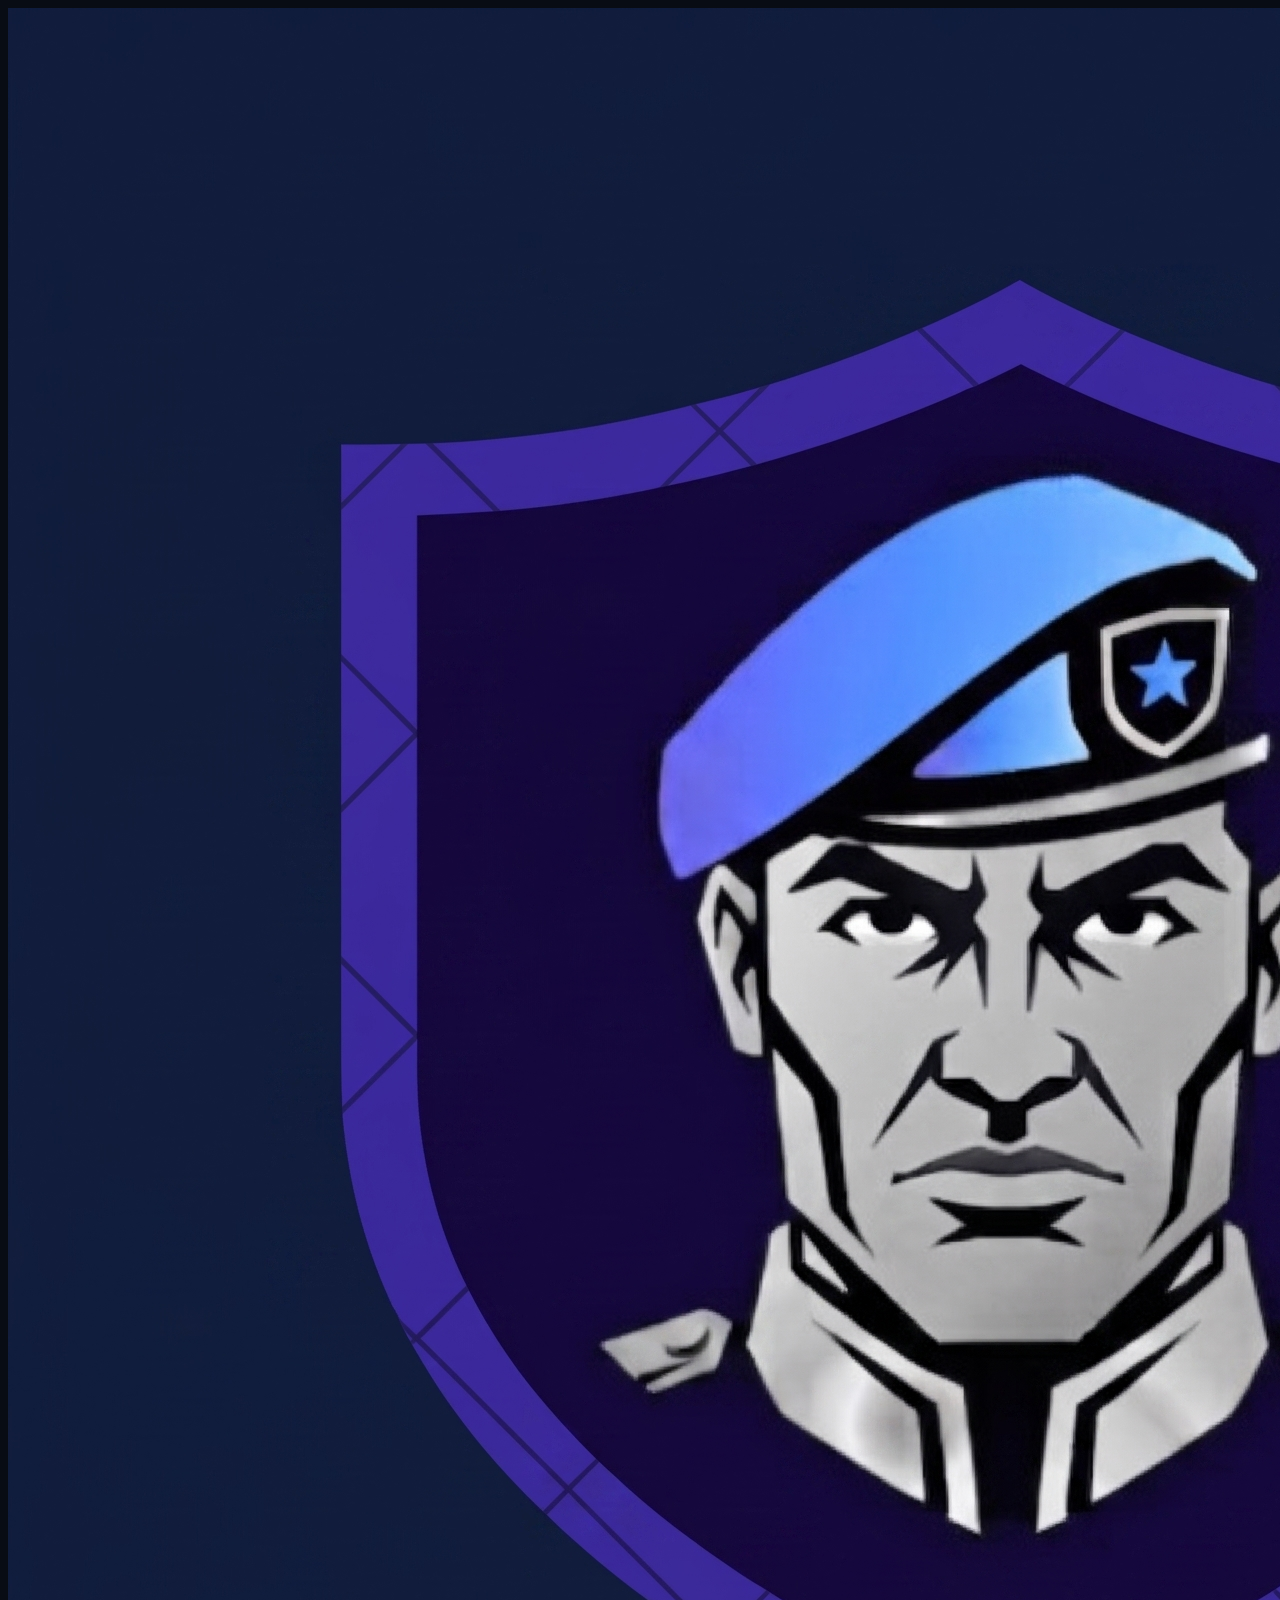
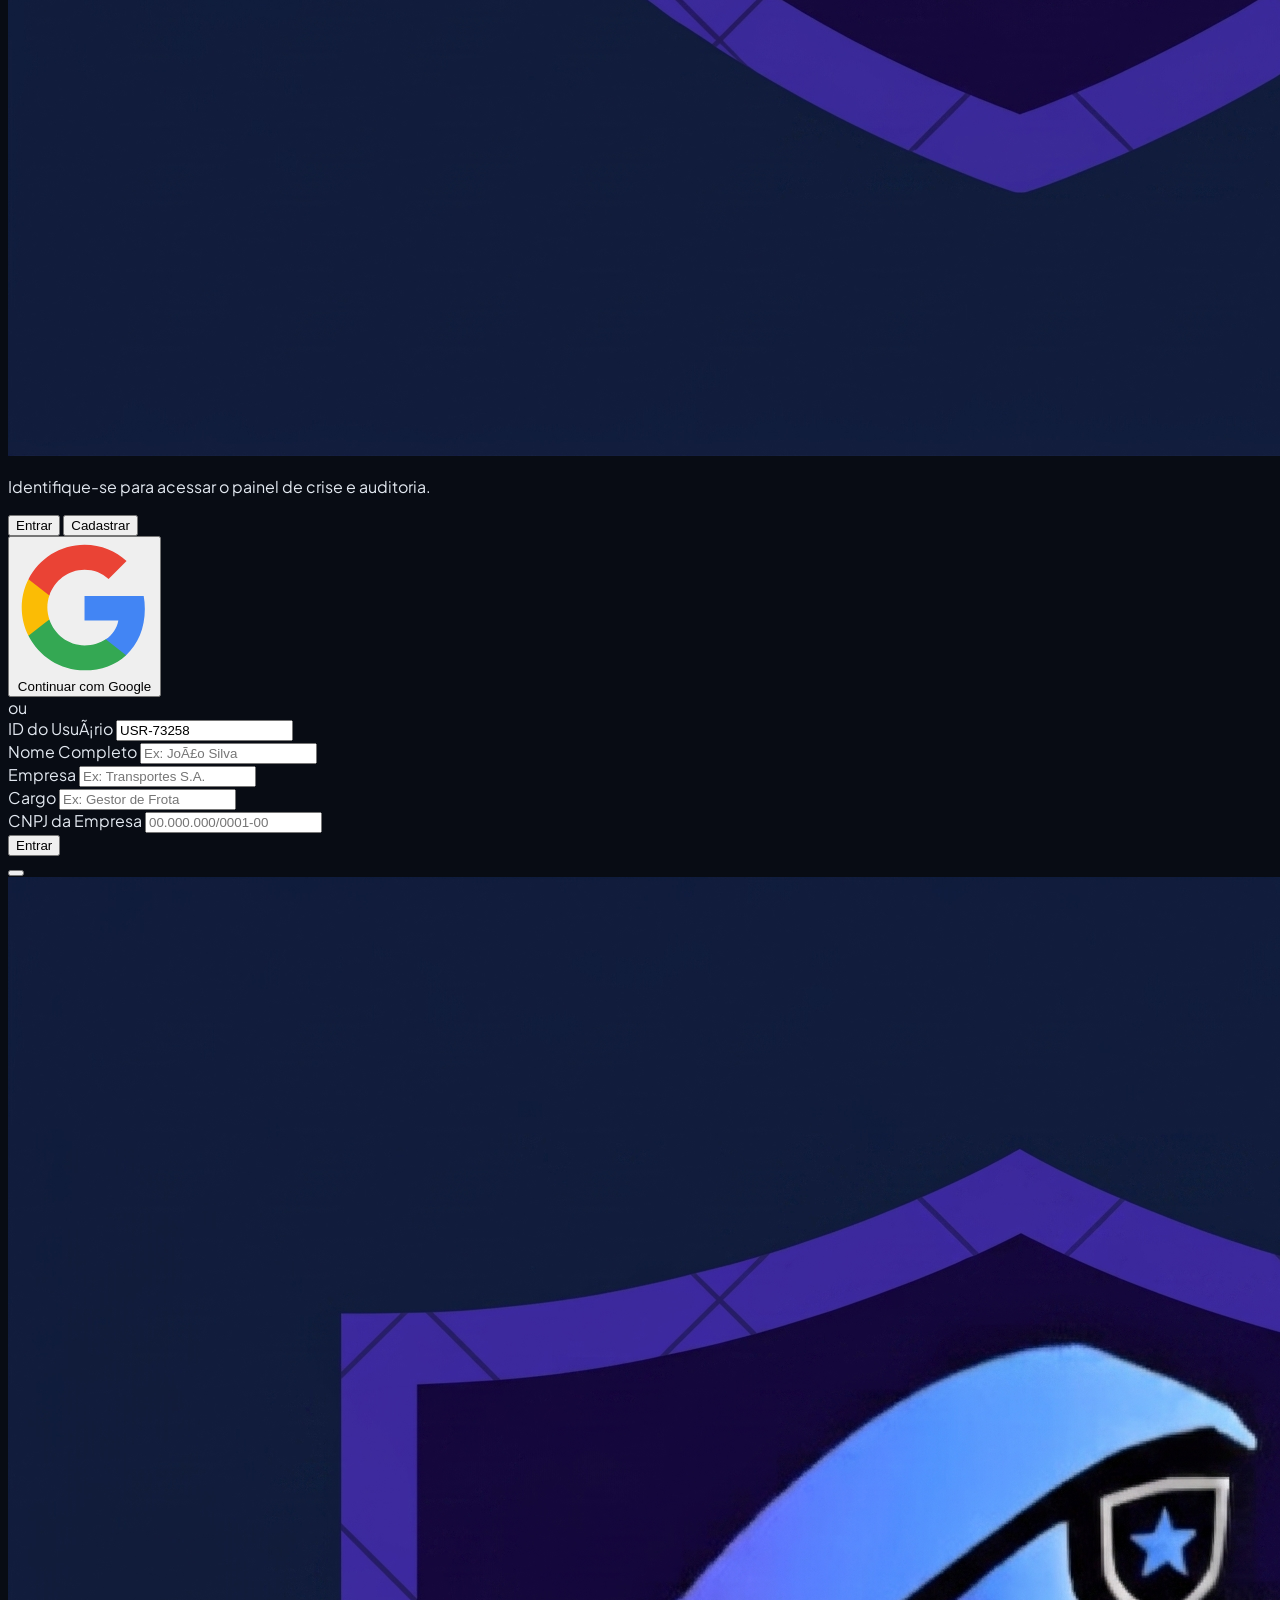
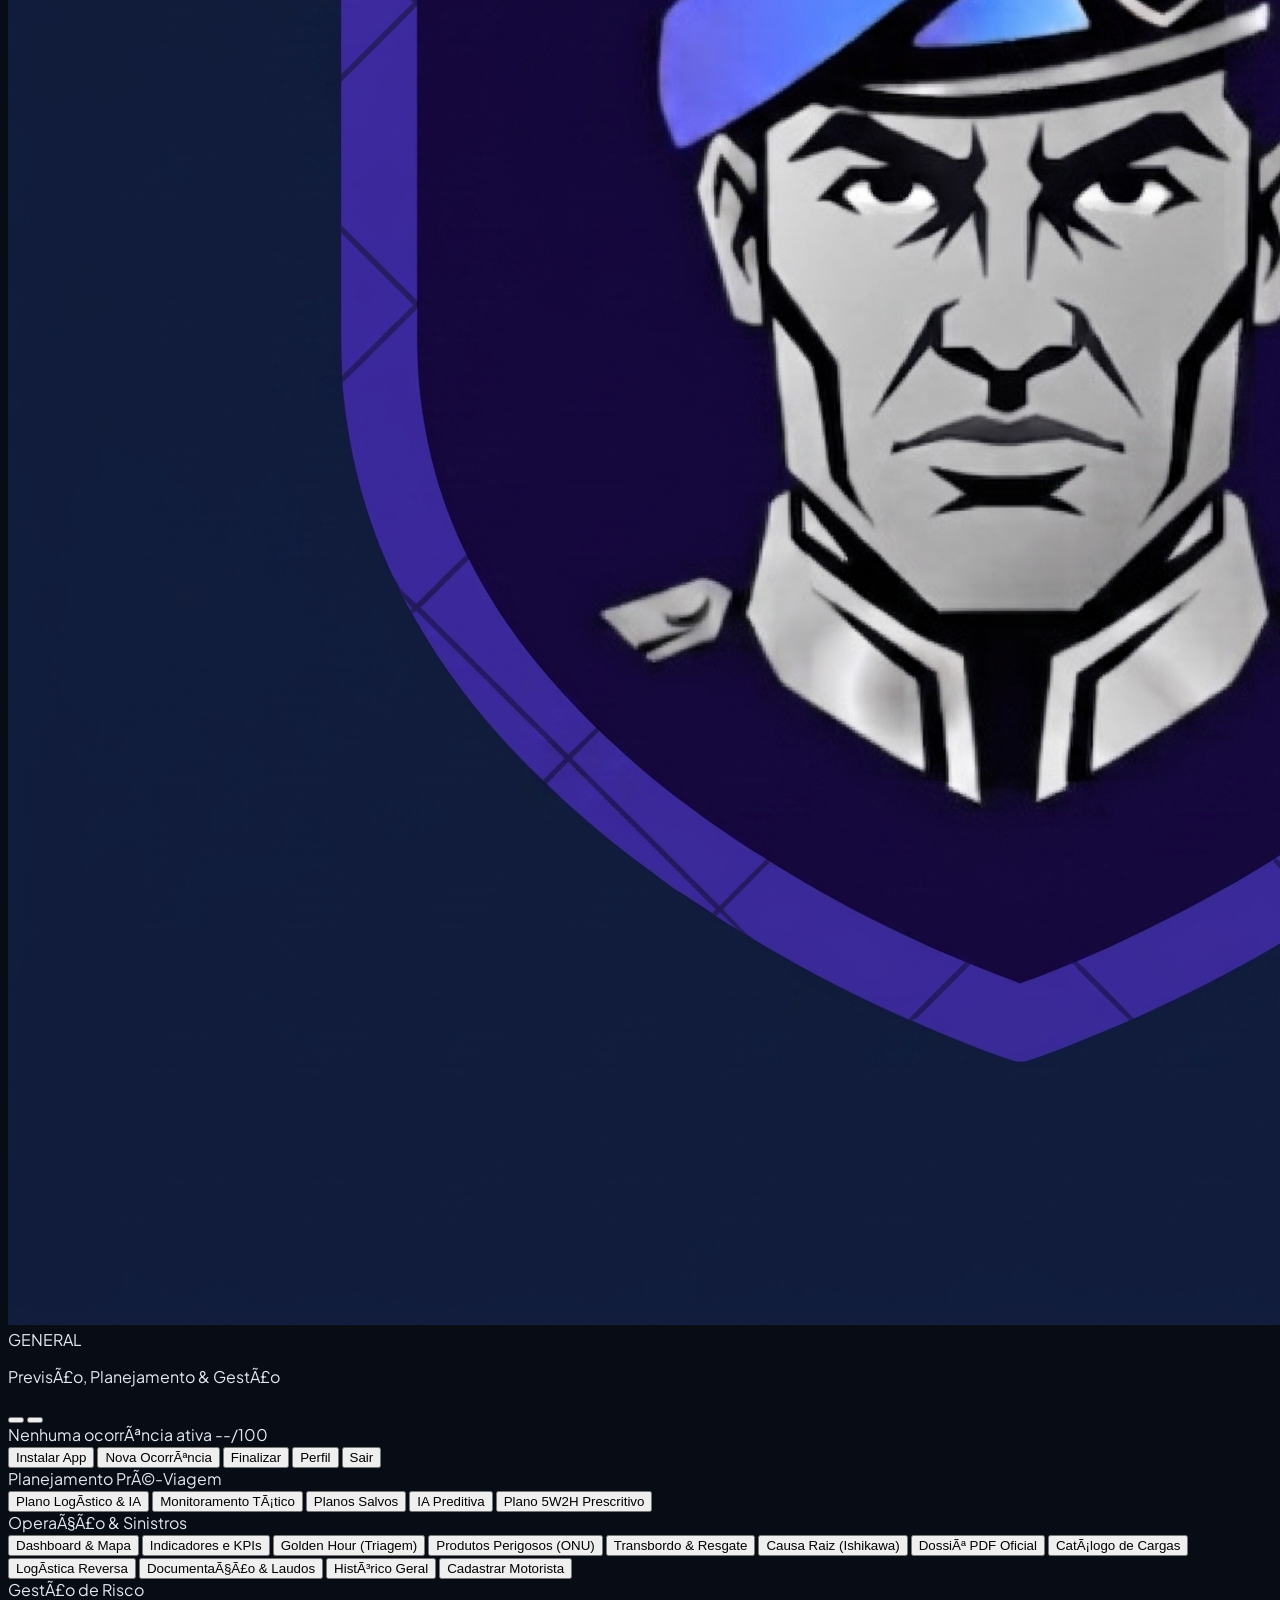
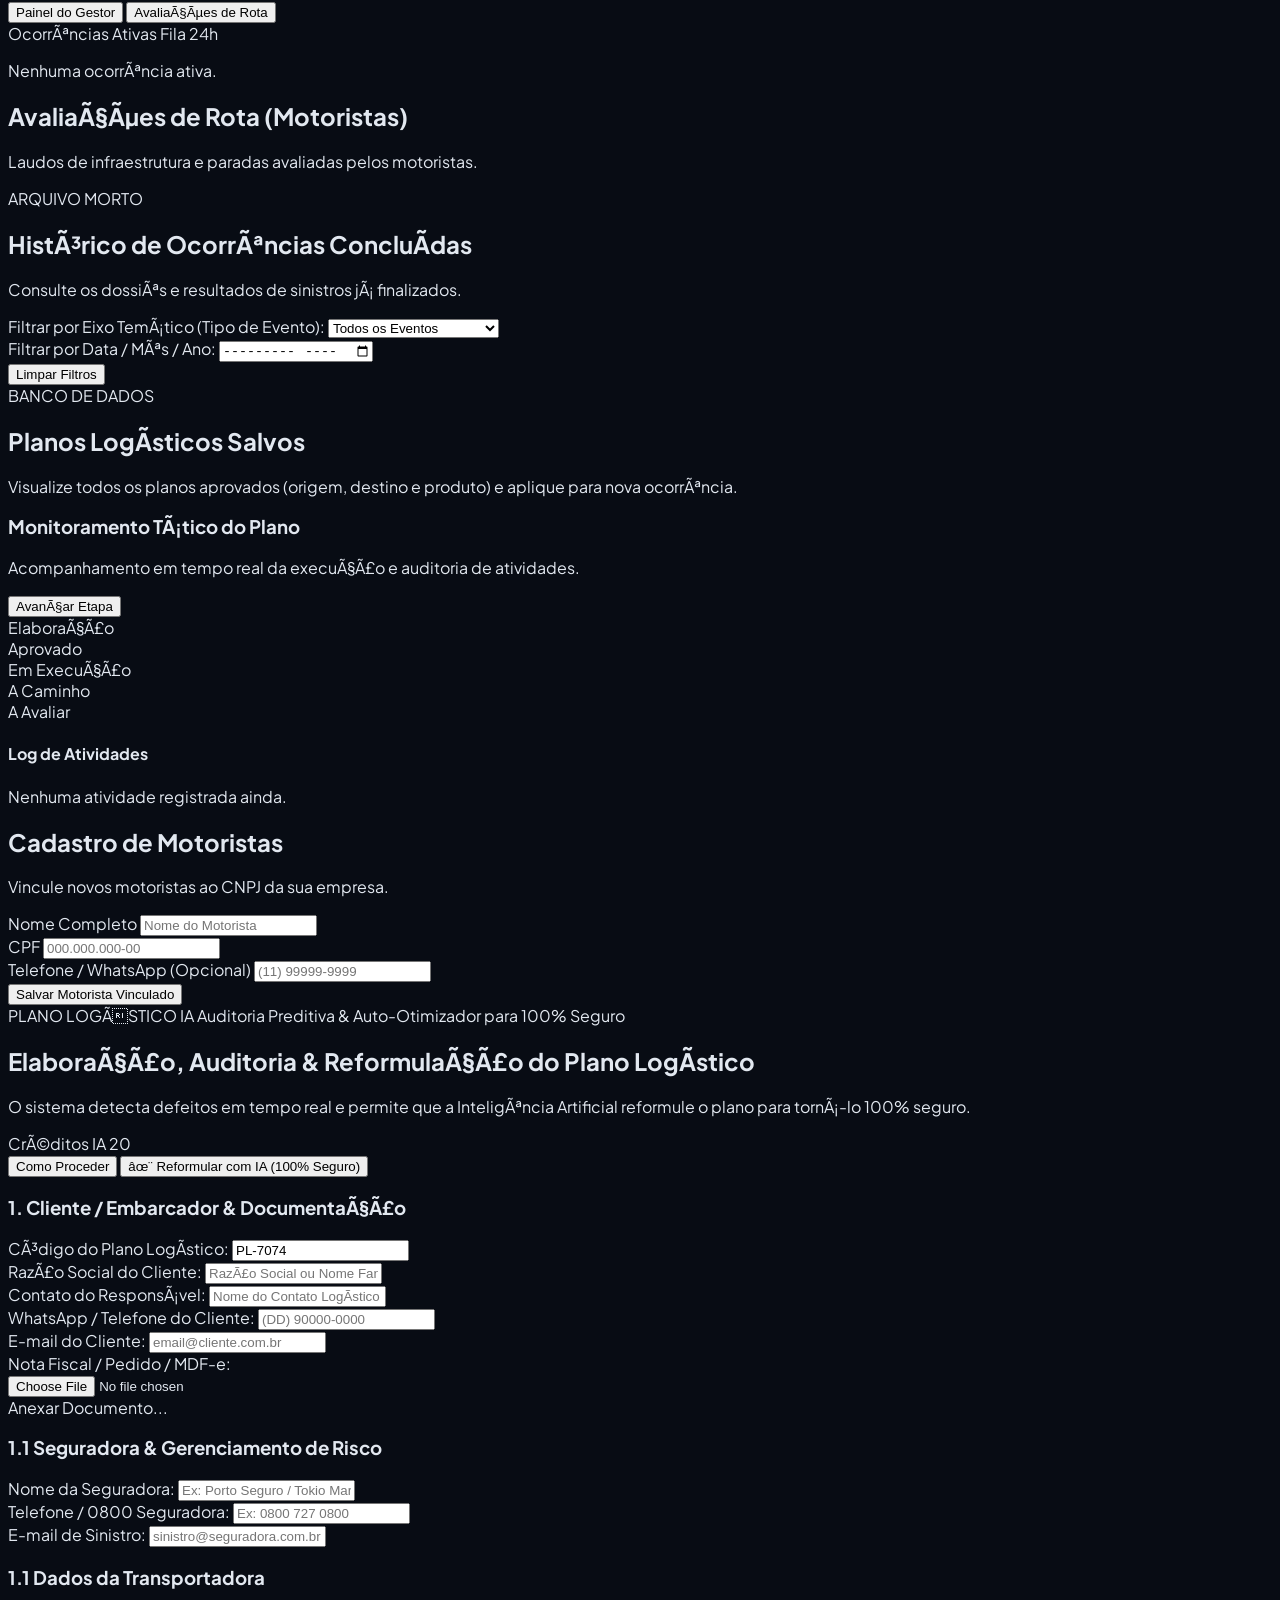
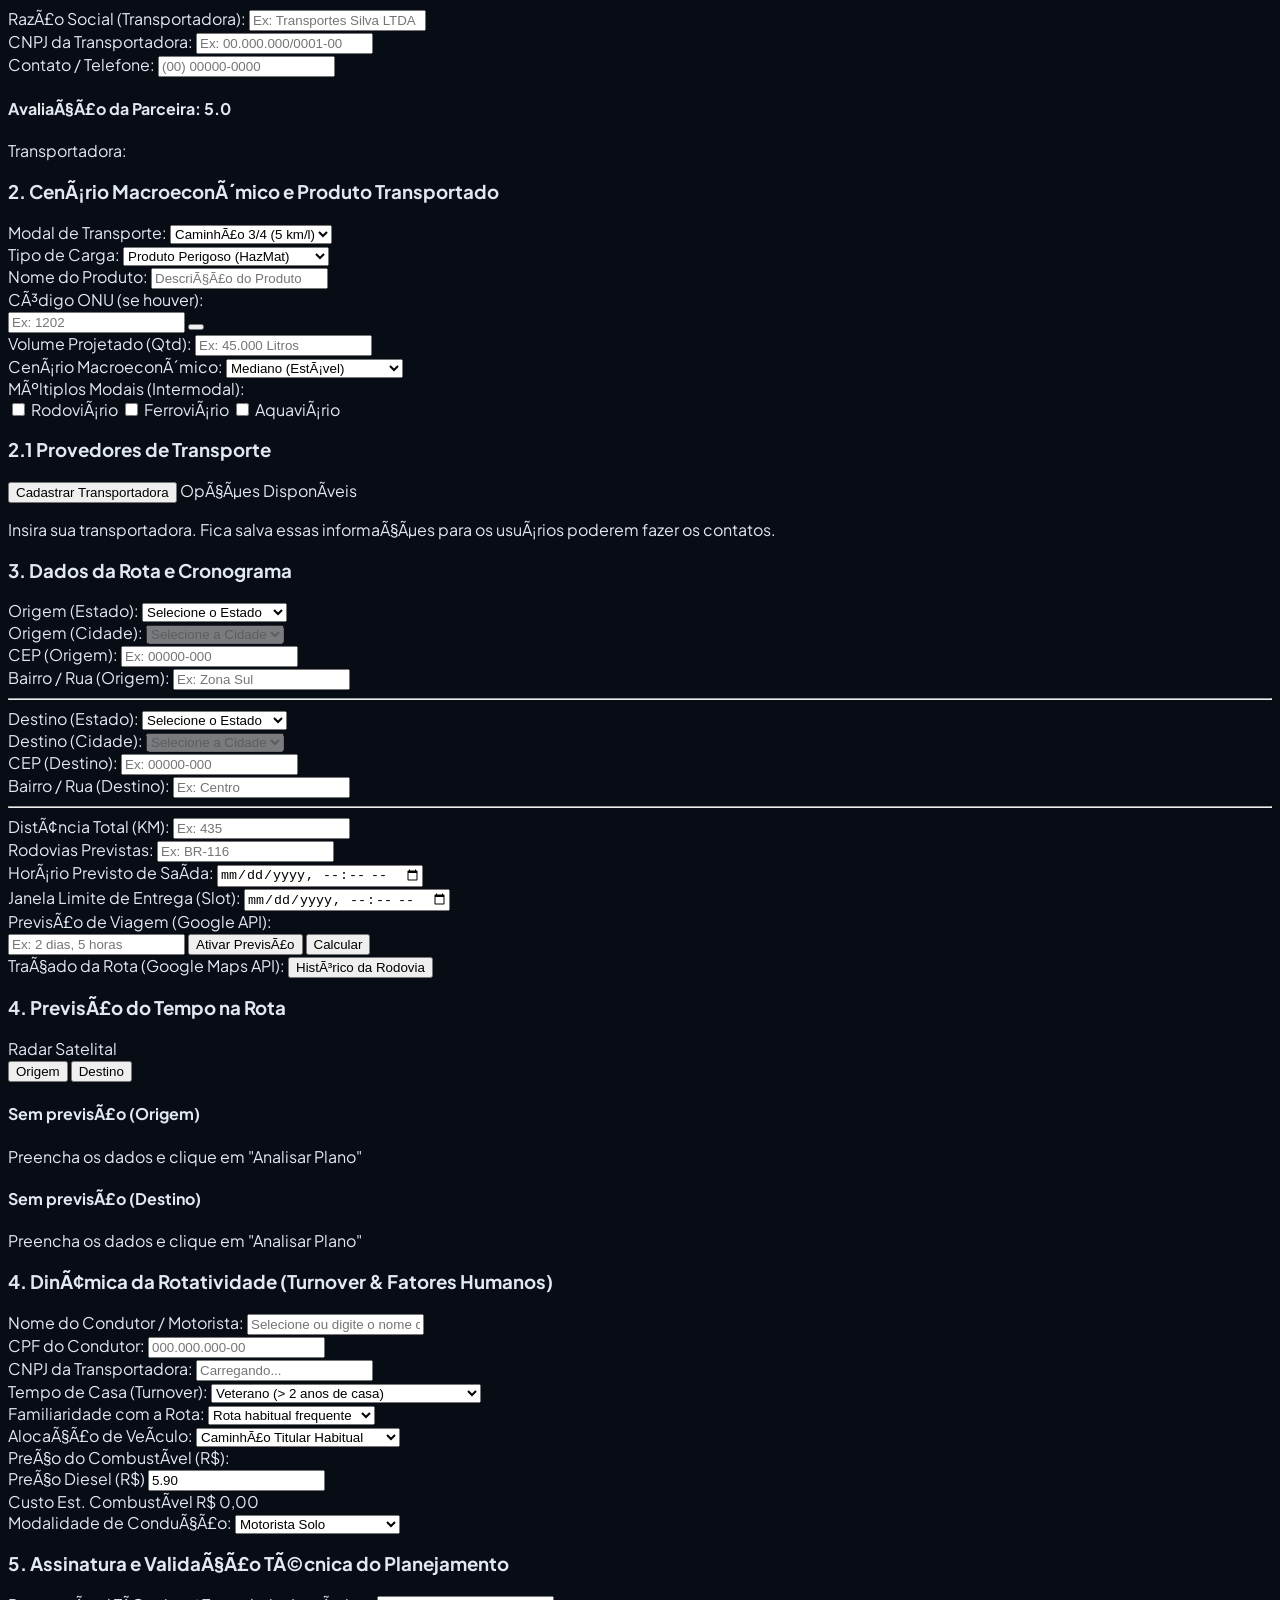
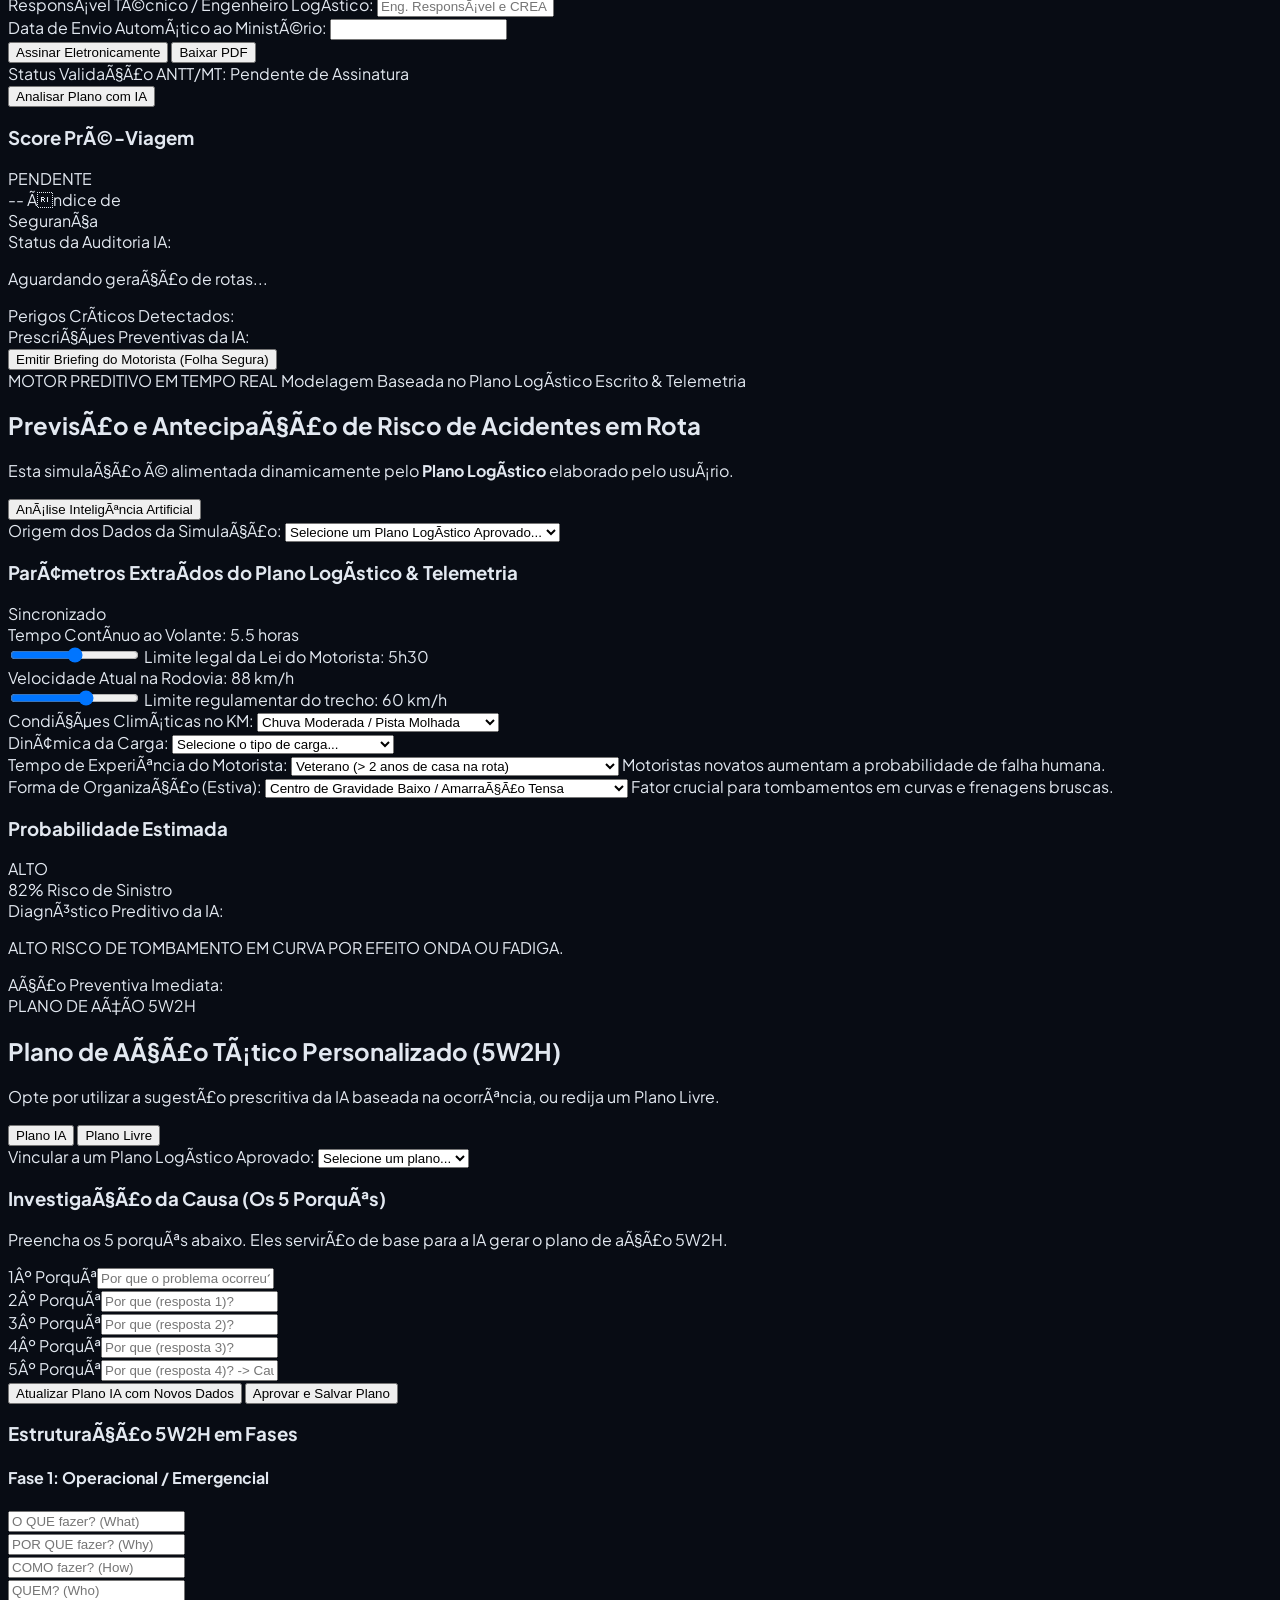
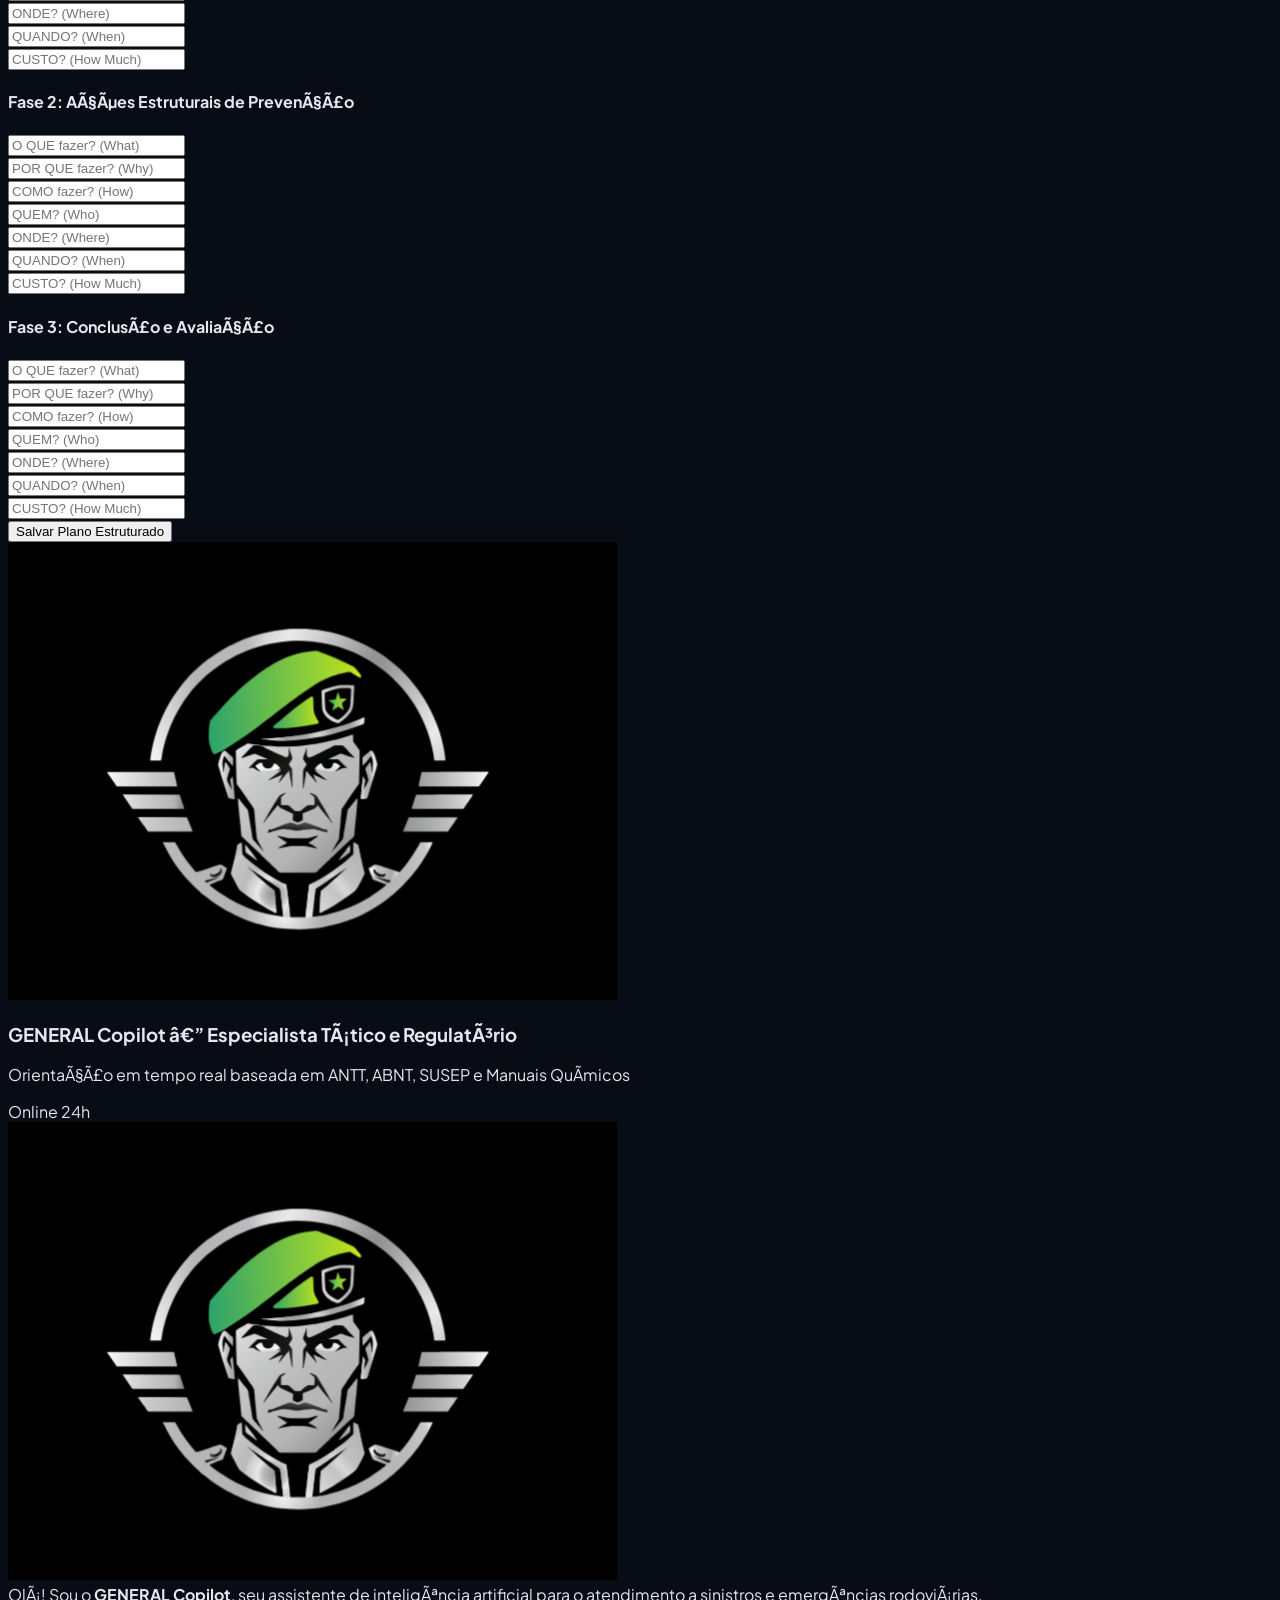
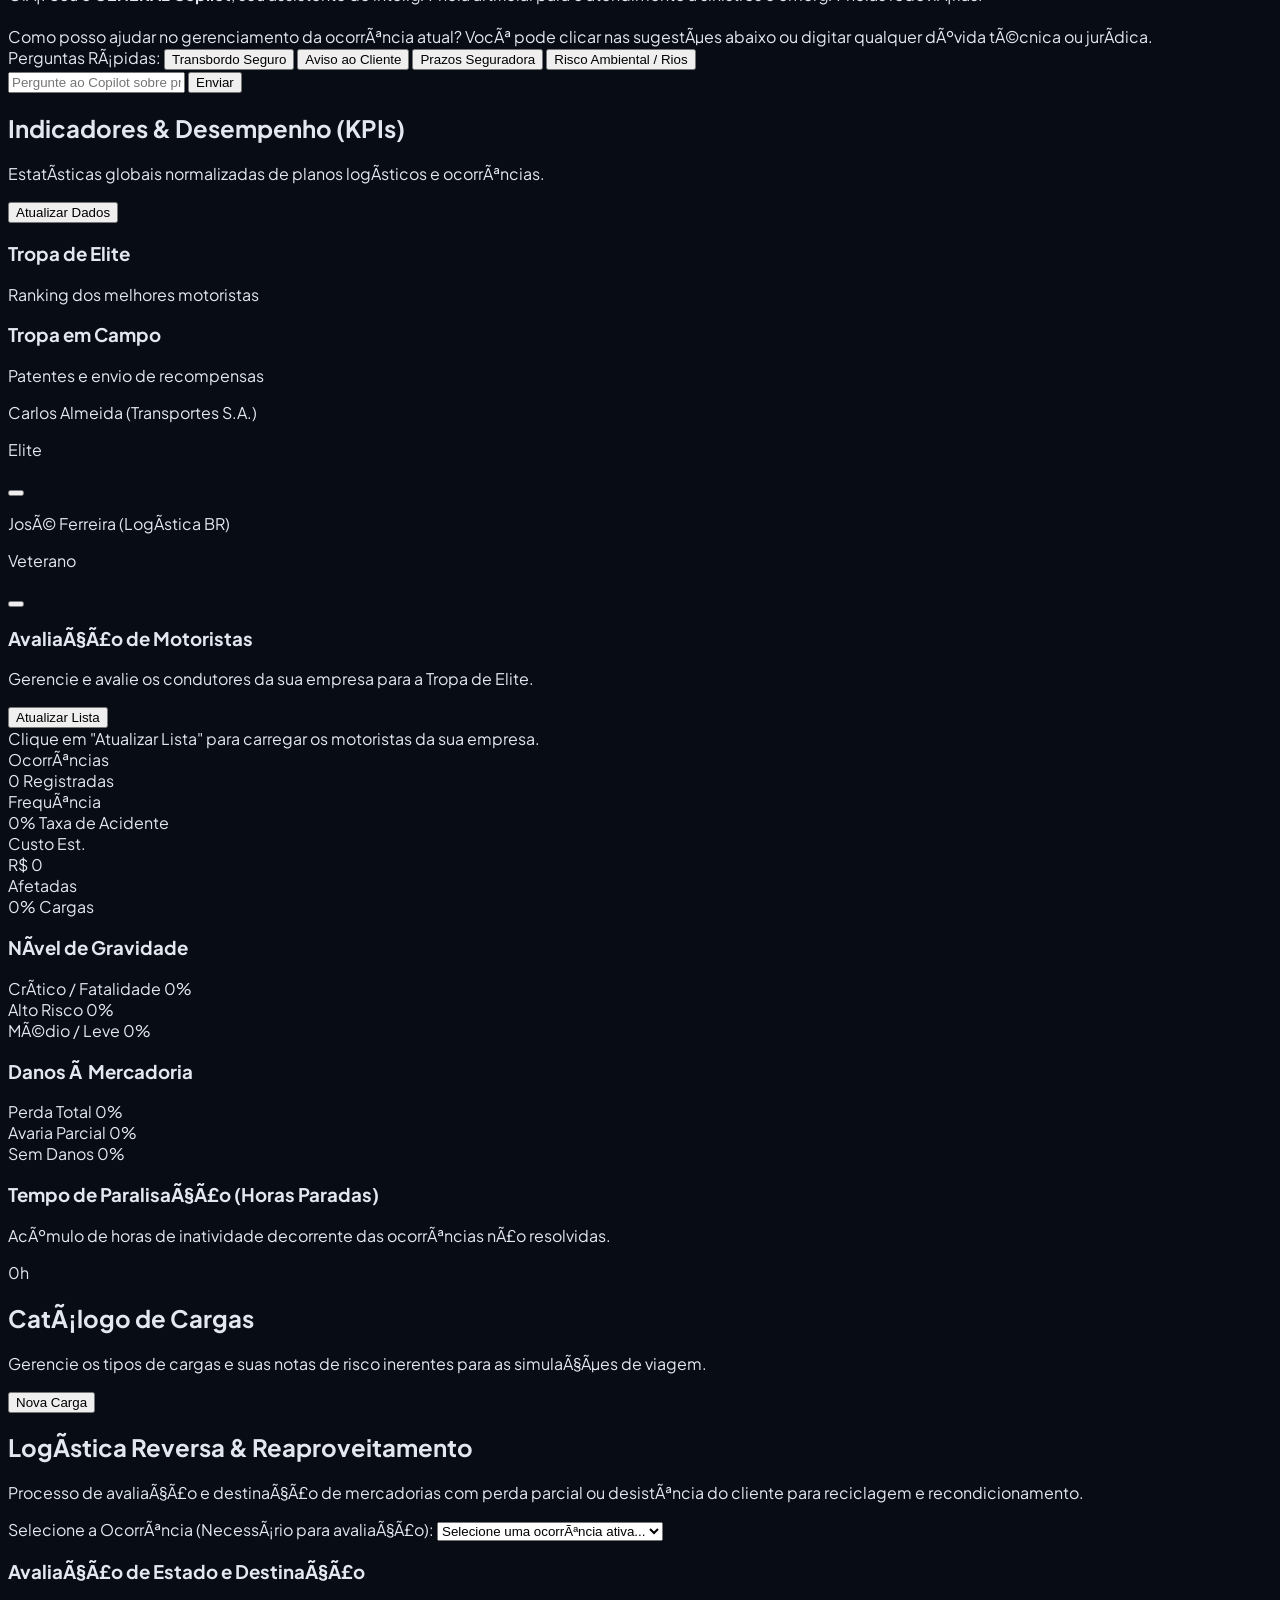
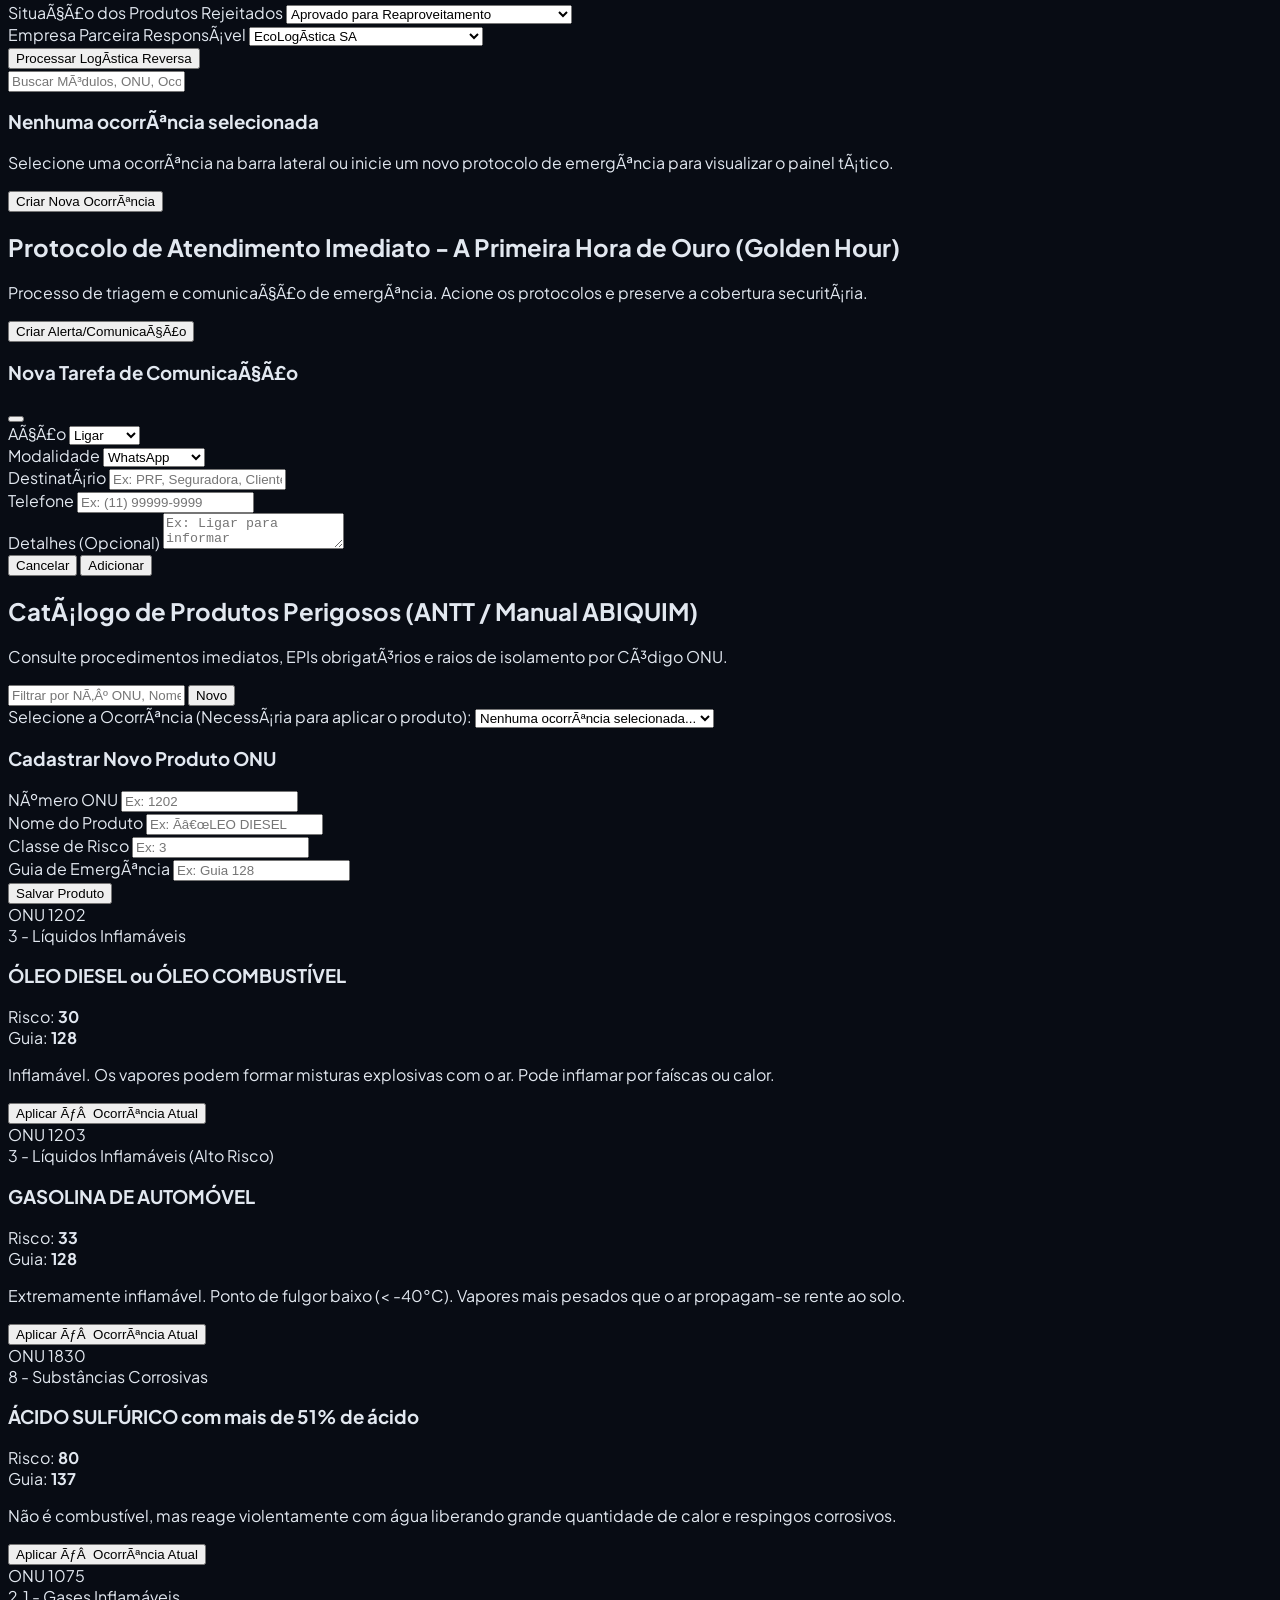
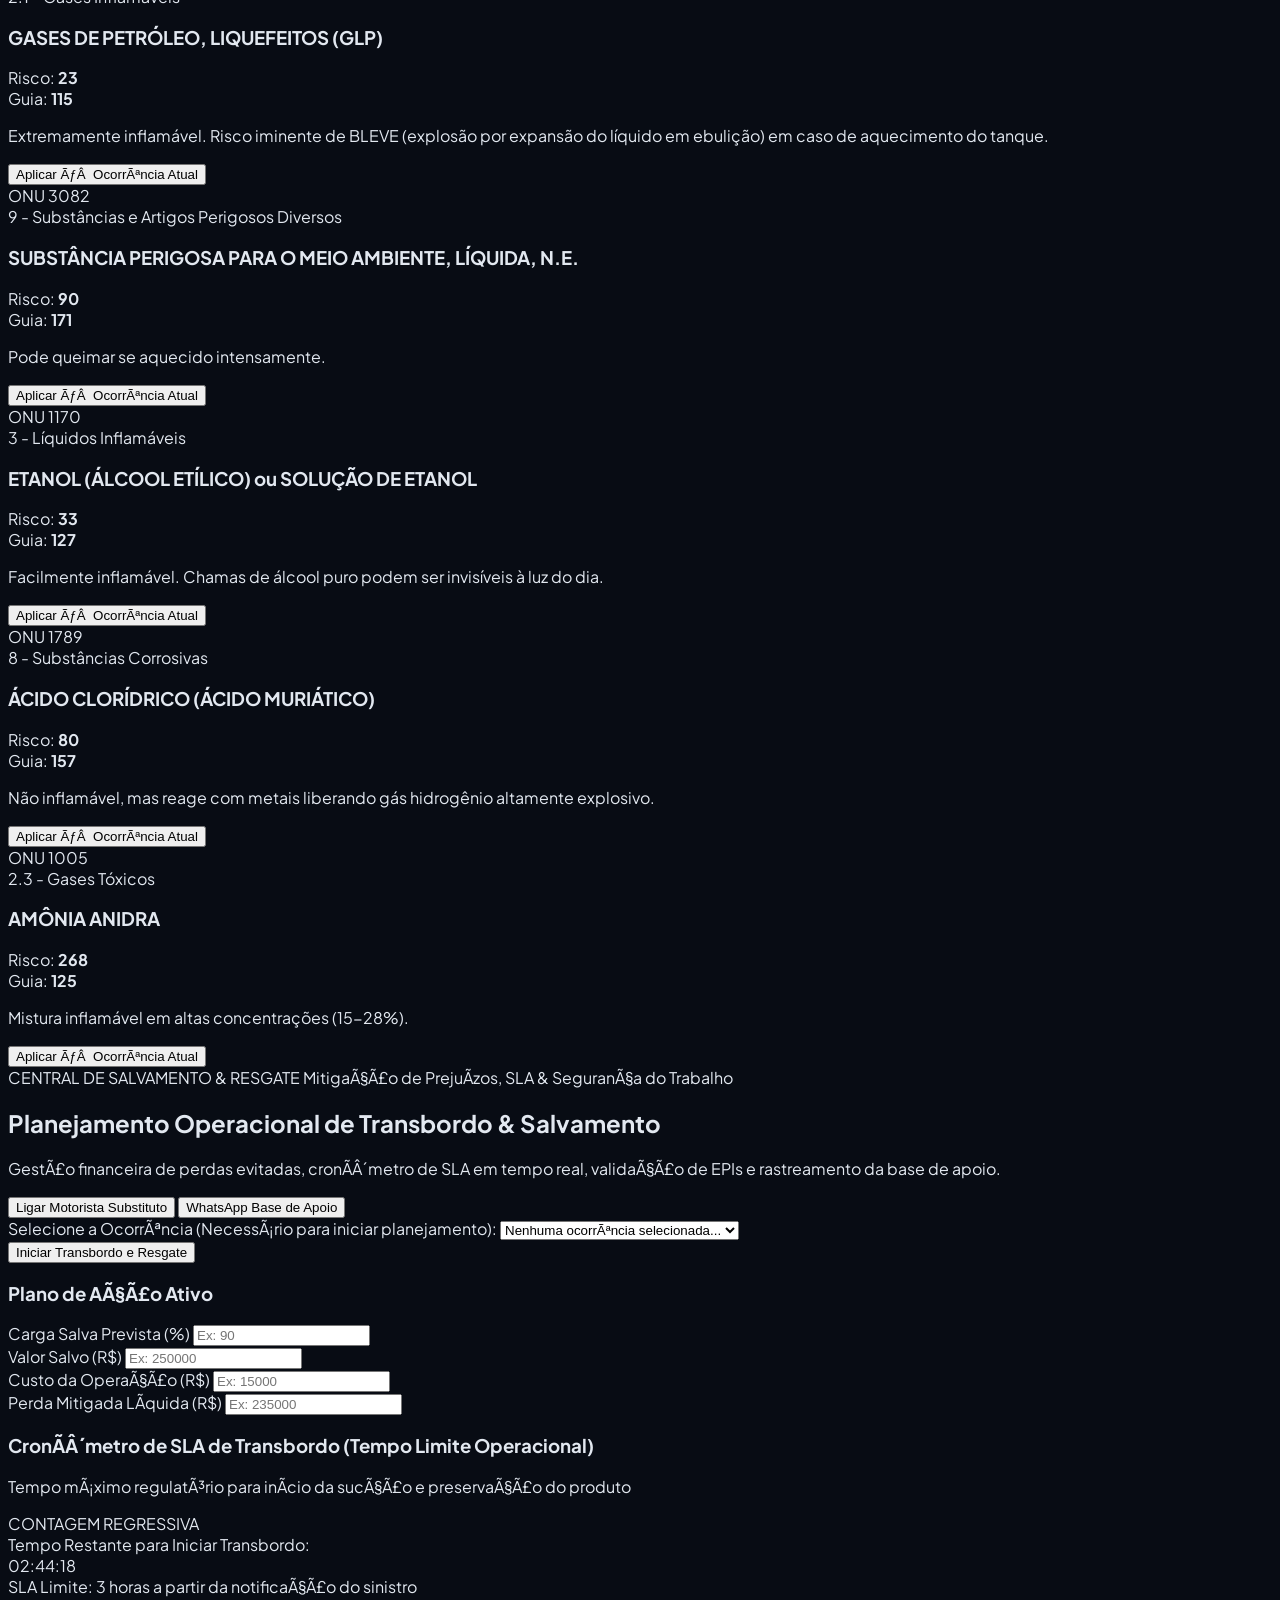
==== index.html @ 44f98e87 "Fix: cpf formatter bug and app.js saveLinkedDriver logic" ====
﻿<!DOCTYPE html>


<html lang="pt-BR" class="dark">


<head>


  <meta charset="UTF-8" />


  <meta name="viewport" content="width=device-width, initial-scale=1.0, maximum-scale=1.0, user-scalable=no, viewport-fit=cover" />


  <title>GENERAL â€” InteligÃªncia Artificial para GestÃ£o, PrevisÃ£o e Auditoria LogÃ­stica</title>


  


  <!-- PWA & Favicon Meta Tags -->


  <link rel="icon" type="image/png" href="icons/logo.png" />


  <link rel="apple-touch-icon" sizes="180x180" href="icons/apple-touch-icon.png" />


  <meta name="theme-color" content="#080c14" />


  <meta name="apple-mobile-web-app-capable" content="yes" />


  <meta name="apple-mobile-web-app-status-bar-style" content="black-translucent" />


  <meta name="apple-mobile-web-app-title" content="GENERAL" />


  <meta name="mobile-web-app-capable" content="yes" />


  <meta name="description" content="GENERAL DESDE 2026 - InteligÃªncia Artificial para ElaboraÃ§Ã£o de Planos LogÃ­sticos, PrevisÃ£o do Tempo e Auditoria PrÃ©-Viagem." />





  <!-- Google Auth Web -->


  <meta name="google-signin-client_id" content="148525185065-bqmkog5bfdj7ed9gol94d3d3mhfr6i8v.apps.googleusercontent.com">


  <script src="https://apis.google.com/js/platform.js" async defer></script>


  


  <!-- Tailwind CSS CDN -->


  <script src="https://cdn.tailwindcss.com"></script>


  <script>


    tailwind.config = {


      darkMode: 'class',


      theme: {


        extend: {


          colors: {


            brand: { 50: '#eff6ff', 500: '#3b82f6', 600: '#2563eb', 700: '#1d4ed8', 900: '#1e3a8a', 950: '#0f172a' },
            slate: {
              50: 'var(--tw-slate-50, #f8fafc)',
              100: 'var(--tw-slate-100, #f1f5f9)',
              200: 'var(--tw-slate-200, #e2e8f0)',
              300: 'var(--tw-slate-300, #cbd5e1)',
              400: 'var(--tw-slate-400, #94a3b8)',
              500: 'var(--tw-slate-500, #64748b)',
              600: 'var(--tw-slate-600, #475569)',
              700: 'var(--tw-slate-700, #334155)',
              800: 'var(--tw-slate-800, #1e293b)',
              900: 'var(--tw-slate-900, #0f172a)',
              950: 'var(--tw-slate-950, #020617)'
            },
            blue: {
              50: 'var(--tw-blue-50, #eff6ff)',
              100: 'var(--tw-blue-100, #dbeafe)',
              200: 'var(--tw-blue-200, #bfdbfe)',
              300: 'var(--tw-blue-300, #93c5fd)',
              400: 'var(--tw-blue-400, #60a5fa)',
              500: 'var(--tw-blue-500, #3b82f6)',
              600: 'var(--tw-blue-600, #2563eb)',
              700: 'var(--tw-blue-700, #1d4ed8)',
              800: 'var(--tw-blue-800, #1e40af)',
              900: 'var(--tw-blue-900, #1e3a8a)',
              950: 'var(--tw-blue-950, #172554)'
            },
            rose: {
              300: 'var(--tw-rose-300, #fda4af)',
              400: 'var(--tw-rose-400, #fb7185)',
              500: 'var(--tw-rose-500, #f43f5e)',
              600: 'var(--tw-rose-600, #e11d48)',
              900: 'var(--tw-rose-900, #881337)',
              950: 'var(--tw-rose-950, #4c0519)'
            },
            emerald: {
              400: 'var(--tw-emerald-400, #34d399)',
              500: 'var(--tw-emerald-500, #10b981)',
              600: 'var(--tw-emerald-600, #059669)',
              900: 'var(--tw-emerald-900, #064e3b)',
              950: 'var(--tw-emerald-950, #022c22)'
            },
            amber: {
              400: 'var(--tw-amber-400, #fbbf24)',
              500: 'var(--tw-amber-500, #f59e0b)',
              900: 'var(--tw-amber-900, #78350f)'
            }


          }


        }


      }


    }


  </script>





  <!-- Lucide Icons -->


  <script src="https://unpkg.com/lucide@latest"></script>





  <!-- Leaflet CSS & JS for Interactive Map -->


  <link rel="stylesheet" href="https://unpkg.com/leaflet@1.9.4/dist/leaflet.css" />


  <script src="https://unpkg.com/leaflet@1.9.4/dist/leaflet.js"></script>





  <!-- App Custom Styles -->


  <link rel="stylesheet" href="css/styles.css" />



    <!-- Global Error Handler -->
    <script>
      window.onerror = function(msg, url, lineNo, columnNo, error) {
        if (msg.includes('ResizeObserver')) return; // ignore benign errors
        alert('ERRO JS: ' + msg + '\nLinha: ' + lineNo);
        return false;
      };
      window.addEventListener('unhandledrejection', function(event) {
        alert('ERRO ASYNC: ' + event.reason);
      });
    </script>
</head>


<body class="bg-slate-950 text-slate-100 min-h-screen flex flex-col antialiased selection:bg-blue-600 selection:text-white pb-safe">





  <!-- LOGIN OVERLAY -->


  <div id="login-overlay" class="fixed inset-0 z-[100] bg-slate-950 flex items-center justify-center p-4 transition-opacity duration-300">


    <div class="bg-slate-900 border border-slate-800 p-8 rounded-2xl shadow-2xl max-w-sm w-full space-y-6">


      <div class="flex flex-col items-center justify-center text-center">


        <div class="w-32 lg:w-40 xl:w-48 mx-auto transition-all hover:scale-105">


          <img src="icons/logo.png" alt="GENERAL" class="w-full h-auto drop-shadow-2xl rounded-2xl" />


        </div>


        <p class="text-xs text-slate-400 mt-1">Identifique-se para acessar o painel de crise e auditoria.</p>


      </div>


      


      <div id="login-tabs" class="flex bg-slate-950 rounded-xl p-1 mb-6">


        <button id="tab-btn-login" onclick="App.toggleLoginMode('login')" class="flex-1 py-2 text-sm font-bold text-white bg-slate-800 rounded-lg transition-all">Entrar</button>


        <button id="tab-btn-cadastro" onclick="App.toggleLoginMode('cadastro')" class="flex-1 py-2 text-sm font-bold text-slate-500 hover:text-white transition-all">Cadastrar</button>


      </div>





      <div id="login-form" class="space-y-4">


        <!-- BotÃ£o Login com Google -->


        <button type="button" onclick="App.loginWithGoogle()" class="w-full bg-white hover:bg-slate-100 text-slate-900 font-bold py-2.5 px-4 rounded-xl shadow-lg transition-all flex items-center justify-center gap-3 touch-active border border-slate-200 cursor-pointer">


          <svg class="w-4 h-4" viewBox="0 0 24 24">


            <path fill="#4285F4" d="M22.56 12.25c0-.78-.07-1.53-.2-2.25H12v4.26h5.92c-.26 1.37-1.04 2.53-2.21 3.31v2.77h3.57c2.08-1.92 3.28-4.74 3.28-8.09z"/>


            <path fill="#34A853" d="M12 23c2.97 0 5.46-.98 7.28-2.66l-3.57-2.77c-.98.66-2.23 1.06-3.71 1.06-2.86 0-5.29-1.93-6.16-4.53H2.18v2.84C3.99 20.53 7.7 23 12 23z"/>


            <path fill="#FBBC05" d="M5.84 14.09c-.22-.66-.35-1.36-.35-2.09s.13-1.43.35-2.09V7.06H2.18C1.43 8.55 1 10.22 1 12s.43 3.45 1.18 4.94l2.85-2.22.81-.63z"/>


            <path fill="#EA4335" d="M12 5.38c1.62 0 3.06.56 4.21 1.64l3.15-3.15C17.45 2.09 14.97 1 12 1 7.7 1 3.99 3.47 2.18 7.06l3.66 2.84c.87-2.6 3.3-4.52 6.16-4.52z"/>


          </svg>


          Continuar com Google


        </button>





        <div class="flex items-center gap-4 py-2">


          <div class="h-px bg-slate-800 flex-1"></div>


          <span class="text-xs text-slate-500 font-bold uppercase">ou</span>


          <div class="h-px bg-slate-800 flex-1"></div>


        </div>





        <div>


          <label class="block text-xs font-bold text-slate-300 mb-1">ID do UsuÃ¡rio</label>


          <input type="text" id="login-id" class="w-full bg-slate-950 border border-slate-800 rounded-xl px-4 py-2.5 text-sm text-slate-200 font-mono focus:border-blue-500 outline-none transition-all" placeholder="Digite seu ID" />


        </div>


        


        <div id="cadastro-fields" class="hidden space-y-4">


          <div>


            <label class="block text-xs font-bold text-slate-300 mb-1">Nome Completo</label>


            <input type="text" id="login-name" class="w-full bg-slate-950 border border-slate-800 rounded-xl px-4 py-2.5 text-sm text-white focus:outline-none focus:border-blue-500 transition-all placeholder:text-slate-600" placeholder="Ex: JoÃ£o Silva" />


          </div>


          <div>


            <label class="block text-xs font-bold text-slate-300 mb-1">Empresa</label>


            <input type="text" id="login-company" class="w-full bg-slate-950 border border-slate-800 rounded-xl px-4 py-2.5 text-sm text-white focus:outline-none focus:border-blue-500 transition-all placeholder:text-slate-600" placeholder="Ex: Transportes S.A." />


          </div>


          <div>


            <label class="block text-xs font-bold text-slate-300 mb-1">Cargo</label>


            <input type="text" id="login-role" class="w-full bg-slate-950 border border-slate-800 rounded-xl px-4 py-2.5 text-sm text-white focus:outline-none focus:border-blue-500 transition-all placeholder:text-slate-600" placeholder="Ex: Gestor de Frota" />


          </div>


          <div>


            <label class="block text-xs font-bold text-slate-300 mb-1">CNPJ da Empresa</label>


            <input type="text" id="login-cnpj" class="w-full bg-slate-950 border border-slate-800 rounded-xl px-4 py-2.5 text-sm text-white focus:outline-none focus:border-blue-500 transition-all placeholder:text-slate-600" placeholder="00.000.000/0001-00" oninput="this.value = this.value.replace(/[^0-9]/g, '').replace(/^(\d{2})(\d{3})(\d{3})(\d{4})(\d{2}).*/, '$1.$2.$3/$4-$5');" />


          </div>


        </div>


        <button type="button" id="btn-action-login" onclick="App.login()" class="w-full bg-blue-600 hover:bg-blue-500 text-white font-bold py-2.5 rounded-xl shadow-lg shadow-blue-500/30 transition-all flex items-center justify-center gap-2 mt-2">


          <span id="btn-action-text">Entrar</span>


          <i data-lucide="arrow-right" class="w-4 h-4"></i>


        </button>


      </div>


    </div>


  </div>





  <!-- TOP HEADER / COMMAND BAR -->


  <header class="no-print sticky top-0 z-40 bg-slate-900/90 backdrop-blur-md border-b border-slate-800 px-3 lg:px-6 py-2.5 flex flex-col md:flex-row items-stretch md:items-center justify-between gap-3 pt-safe">


    


    <!-- Top Row on Mobile: Logo & Incident/Network Status -->


    <div class="flex items-center justify-between w-full md:w-auto gap-2">


      <div class="flex items-center gap-2">


        <button onclick="App.toggleMobileDrawer()" class="lg:hidden p-2 rounded-xl bg-slate-800 hover:bg-slate-700 text-slate-200 border border-slate-700 transition-all touch-active" title="Menu Mobile">


          <i data-lucide="menu" class="w-5 h-5"></i>


        </button>





        <div class="flex items-center gap-2 cursor-pointer" onclick="App.switchTab('dashboard')">


          <div class="w-8 h-8 sm:w-9 sm:h-9 rounded-xl overflow-hidden shadow-md shadow-blue-900/20 border border-slate-800/80 flex-shrink-0">


            <img src="icons/logo.png" alt="GENERAL Emblem" class="w-full h-full object-cover" />


          </div>


          <div class="flex flex-col">


            <div class="flex items-center gap-1.5">


              <span class="font-extrabold text-white text-sm lg:text-base tracking-wider">GENERAL</span>


            </div>


            <p class="text-[9px] lg:text-[10px] text-slate-400 font-medium whitespace-nowrap hidden sm:block">PrevisÃ£o, Planejamento & GestÃ£o</p>


          </div>


        </div>


      </div>





      <!-- Network Status & Active Incident Badge -->


      <div class="flex items-center gap-1.5 sm:gap-2 flex-1 justify-end overflow-hidden">


        <button onclick="document.getElementById('help-modal').classList.remove('hidden')" class="text-slate-400 hover:text-white transition-all" title="Central de Ajuda">


          <i data-lucide="help-circle" class="w-4 h-4 sm:w-5 sm:h-5"></i>


        </button>





        <button id="provider-notifications-btn" class="relative text-slate-400 hover:text-white transition-all" onclick="App.showProviderNotifications()">


          <i data-lucide="bell" class="w-4 h-4 sm:w-5 sm:h-5"></i>


          <span class="absolute -top-1 -right-1 w-2 h-2 bg-rose-500 rounded-full animate-pulse"></span>


        </button>





        <div class="flex items-center gap-1.5 bg-slate-950/80 px-2 py-1 rounded-lg sm:rounded-xl border border-slate-800/80 overflow-hidden max-w-[140px] sm:max-w-xs">


          <span class="w-2 h-2 rounded-full bg-rose-500 animate-pulse flex-shrink-0"></span>


          <span id="header-incident-title" class="text-[9px] sm:text-xs font-bold text-slate-200 truncate">Carregando...</span>


          <span id="header-risk-score" class="px-1.5 py-0.5 text-[8px] sm:text-[10px] font-black rounded-full border flex-shrink-0">--/100</span>


        </div>


      </div>


    </div>





    <!-- Bottom Row on Mobile: Global Search & Actions -->


    <div class="flex items-center gap-2 overflow-x-auto no-scrollbar w-full md:w-auto pb-1 md:pb-0">





      <button id="install-app-btn" onclick="PWAController.triggerInstall()" class="install-app-btn hidden flex-shrink-0 items-center gap-1 bg-indigo-600 hover:bg-indigo-500 text-white px-2.5 py-1.5 lg:px-3.5 lg:py-2 rounded-lg sm:rounded-xl text-[10px] sm:text-xs font-bold shadow-md shadow-indigo-600/30 transition-all touch-active">


        <i data-lucide="download" class="w-3.5 h-3.5 sm:w-4 sm:h-4"></i>


        <span class="inline">Instalar App</span>


      </button>





      <button onclick="App.openNewIncidentModal()" class="flex-shrink-0 flex items-center gap-1 bg-blue-600 hover:bg-blue-500 text-white px-2.5 py-1.5 lg:px-3.5 lg:py-2 rounded-lg sm:rounded-xl text-[10px] sm:text-xs font-bold shadow-md shadow-blue-600/30 transition-all touch-active">


        <i data-lucide="plus-circle" class="w-3.5 h-3.5 sm:w-4 sm:h-4"></i>


        <span class="inline">Nova OcorrÃªncia</span>


      </button>





      <button onclick="App.openFinishIncidentModal()" class="flex-shrink-0 flex items-center gap-1 bg-emerald-700 hover:bg-emerald-600 text-white px-2.5 py-1.5 lg:px-3.5 lg:py-2 rounded-lg sm:rounded-xl text-[10px] sm:text-xs font-bold shadow-md shadow-emerald-700/30 transition-all touch-active">


        <i data-lucide="check-circle" class="w-3.5 h-3.5 sm:w-4 sm:h-4"></i>


        <span class="inline">Finalizar</span>


      </button>





      





      <button onclick="App.openProfileModal()" title="Meu Perfil" class="flex-shrink-0 flex items-center gap-1 bg-slate-800 hover:bg-slate-700 text-slate-300 border border-slate-700 px-2.5 py-1.5 lg:px-3 lg:py-2 rounded-lg sm:rounded-xl text-[10px] sm:text-xs font-bold transition-all touch-active cursor-pointer">


        <i data-lucide="user" class="w-3.5 h-3.5 sm:w-4 sm:h-4 text-blue-400"></i>


        <span class="inline">Perfil</span>


      </button>





      <button onclick="App.logout()" title="Sair da Conta" class="flex-shrink-0 flex items-center gap-1 bg-rose-500/10 hover:bg-rose-500/20 text-rose-300 border border-rose-500/30 px-2.5 py-1.5 lg:px-3 lg:py-2 rounded-lg sm:rounded-xl text-[10px] sm:text-xs font-bold transition-all touch-active cursor-pointer">


        <i data-lucide="log-out" class="w-3.5 h-3.5 sm:w-4 sm:h-4 text-rose-400"></i>


        <span class="inline">Sair</span>


      </button>


    </div>


  </header>





  <!-- MAIN APP CONTAINER -->


  <div class="flex-1 flex overflow-hidden">


    


    <!-- SIDEBAR NAVIGATION -->


    <aside class="no-print hidden lg:flex flex-col w-64 bg-slate-900/60 border-r border-slate-800/80 p-4 space-y-6 flex-shrink-0">


      


      <!-- SeÃ§Ã£o PrÃ©-Viagem & Planejamento -->


      <div>


        <span class="text-[11px] font-bold text-cyan-400 uppercase tracking-wider flex items-center gap-1.5 mb-2 px-2">


          <i data-lucide="clipboard-list" class="w-3.5 h-3.5"></i>


          Planejamento PrÃ©-Viagem


        </span>


        <nav class="space-y-1">


          <button data-tab="planner" onclick="App.switchTab('planner')" class="nav-button w-full flex items-center gap-3 px-3 py-2.5 rounded-xl text-xs font-bold text-slate-400 hover:bg-slate-800 hover:text-slate-200 transition-all">


            <i data-lucide="file-check-2" class="w-4 h-4 text-cyan-400"></i>


            Plano LogÃ­stico & IA


          </button>


          <button data-tab="monitoring" onclick="App.switchTab('monitoring')" class="nav-button w-full flex items-center gap-3 px-3 py-2.5 rounded-xl text-xs font-bold text-slate-400 hover:bg-slate-800 hover:text-slate-200 transition-all">


            <i data-lucide="activity" class="w-4 h-4 text-emerald-400"></i>


            Monitoramento TÃ¡tico


          </button>


          <button data-tab="saved-plans" onclick="App.switchTab('saved-plans')" class="nav-button w-full flex items-center gap-3 px-3 py-2.5 rounded-xl text-xs font-bold text-slate-400 hover:bg-slate-800 hover:text-slate-200 transition-all">


            <i data-lucide="saveAll" class="w-4 h-4 text-emerald-400"></i>


            Planos Salvos


          </button>


          <button data-tab="predictive" onclick="App.switchTab('predictive')" class="nav-button w-full flex items-center gap-3 px-3 py-2.5 rounded-xl text-xs font-bold text-slate-400 hover:bg-slate-800 hover:text-slate-200 transition-all">


            <i data-lucide="compass" class="w-4 h-4 text-purple-400"></i>


            IA Preditiva


          </button>


          <button data-tab="ai-plan" onclick="App.switchTab('ai-plan')" class="nav-button w-full flex items-center gap-3 px-3 py-2.5 rounded-xl text-xs font-bold text-slate-400 hover:bg-slate-800 hover:text-slate-200 transition-all">


            <i data-lucide="brain-circuit" class="w-4 h-4 text-indigo-400"></i>


            Plano 5W2H Prescritivo


          </button>


          


        </nav>


      </div>





      <!-- SeÃ§Ã£o OperaÃ§Ãµes & Sinistros -->


      <div>


        <span class="text-[11px] font-bold text-slate-500 uppercase tracking-wider block mb-2 px-2">OperaÃ§Ã£o & Sinistros</span>


        <nav class="space-y-1">


          <button data-tab="dashboard" onclick="App.switchTab('dashboard')" class="nav-button w-full flex items-center gap-3 px-3 py-2.5 rounded-xl text-xs font-bold transition-all bg-blue-600 text-white shadow-md">


            <i data-lucide="layout-dashboard" class="w-4 h-4"></i>


            Dashboard & Mapa


          </button>


          <button data-tab="indicators" onclick="App.switchTab('indicators')" class="nav-button w-full flex items-center gap-3 px-3 py-2.5 rounded-xl text-xs font-bold text-slate-400 hover:bg-slate-800 hover:text-slate-200 transition-all">


            <i data-lucide="bar-chart-2" class="w-4 h-4 text-indigo-400"></i>


            Indicadores e KPIs


          </button>


          <button data-tab="wizard" onclick="App.switchTab('wizard')" class="nav-button w-full flex items-center gap-3 px-3 py-2.5 rounded-xl text-xs font-bold text-slate-400 hover:bg-slate-800 hover:text-slate-200 transition-all">


            <i data-lucide="shield-alert" class="w-4 h-4"></i>


            Golden Hour (Triagem)


          </button>


          <button data-tab="hazmat" onclick="App.switchTab('hazmat')" class="nav-button w-full flex items-center gap-3 px-3 py-2.5 rounded-xl text-xs font-bold text-slate-400 hover:bg-slate-800 hover:text-slate-200 transition-all">


            <i data-lucide="flame" class="w-4 h-4"></i>


            Produtos Perigosos (ONU)


          </button>


          <button data-tab="transshipment" onclick="App.switchTab('transshipment')" class="nav-button w-full flex items-center gap-3 px-3 py-2.5 rounded-xl text-xs font-bold text-slate-400 hover:bg-slate-800 hover:text-slate-200 transition-all">


            <i data-lucide="truck" class="w-4 h-4"></i>


            Transbordo & Resgate


          </button>


          <button data-tab="investigation" onclick="App.switchTab('investigation')" class="nav-button w-full flex items-center gap-3 px-3 py-2.5 rounded-xl text-xs font-bold text-slate-400 hover:bg-slate-800 hover:text-slate-200 transition-all">


            <i data-lucide="git-merge" class="w-4 h-4"></i>


            Causa Raiz (Ishikawa)


          </button>


          <button data-tab="dossier" onclick="App.switchTab('dossier')" class="nav-button w-full flex items-center gap-3 px-3 py-2.5 rounded-xl text-xs font-bold text-slate-400 hover:bg-slate-800 hover:text-slate-200 transition-all">


            <i data-lucide="file-text" class="w-4 h-4"></i>


            DossiÃª PDF Oficial


          </button>


          


          <button data-tab="cargo-catalog" onclick="App.switchTab('cargo-catalog')" class="nav-button w-full flex items-center gap-3 px-3 py-2.5 rounded-xl text-xs font-bold text-slate-400 hover:bg-slate-800 hover:text-slate-200 transition-all">


            <i data-lucide="package" class="w-4 h-4 text-amber-400"></i>


            CatÃ¡logo de Cargas


          </button>


<button data-tab="reverse-logistics" onclick="App.switchTab('reverse-logistics')" class="nav-button w-full flex items-center gap-3 px-3 py-2.5 rounded-xl text-xs font-bold text-slate-400 hover:bg-slate-800 hover:text-slate-200 transition-all">


            <i data-lucide="recycle" class="w-4 h-4 text-emerald-400"></i>


            LogÃ­stica Reversa


          </button>





          <button data-tab="docs" onclick="App.switchTab('docs')" class="nav-button w-full flex items-center gap-3 px-3 py-2.5 rounded-xl text-xs font-bold text-slate-400 hover:bg-slate-800 hover:text-slate-200 transition-all">


            <i data-lucide="folder-open" class="w-4 h-4"></i>


            DocumentaÃ§Ã£o & Laudos


          </button>


          <button data-tab="history" onclick="App.switchTab('history')" class="nav-button w-full flex items-center gap-3 px-3 py-2.5 rounded-xl text-xs font-bold text-slate-400 hover:bg-slate-800 hover:text-slate-200 transition-all mt-2 border-t border-slate-800 pt-2">


            <i data-lucide="archive" class="w-4 h-4"></i>


            HistÃ³rico Geral


          </button>

          <button data-tab="driver-registration" onclick="App.switchTab('driver-registration')" class="nav-button w-full flex items-center gap-3 px-3 py-2.5 rounded-xl text-xs font-bold text-slate-400 hover:bg-slate-800 hover:text-slate-200 transition-all">
            <i data-lucide="user-plus" class="w-4 h-4 text-orange-400"></i>
            Cadastrar Motorista
          </button>


        </nav>


      </div>








      <!-- SeÃ§Ã£o de Riscos -->


      <div>


        <span class="text-[11px] font-bold text-rose-500 uppercase tracking-wider block mb-2 px-2 mt-4 flex items-center gap-1"><i data-lucide="shield-alert" class="w-3 h-3"></i> GestÃ£o de Risco</span>


        <nav class="space-y-1">


          <button data-tab="risk-dashboard" onclick="App.switchTab('risk-dashboard')" class="nav-button w-full flex items-center gap-3 px-3 py-2.5 rounded-xl text-xs font-bold text-slate-400 hover:bg-slate-800 hover:text-slate-200 transition-all">


            <i data-lucide="shield-alert" class="w-4 h-4 text-rose-400"></i>


            Painel do Gestor


          </button>


          <button data-tab="driver-evaluations" onclick="App.switchTab('driver-evaluations')" class="nav-button w-full flex items-center gap-3 px-3 py-2.5 rounded-xl text-xs font-bold text-slate-400 hover:bg-slate-800 hover:text-slate-200 transition-all">


            <i data-lucide="clipboard-check" class="w-4 h-4 text-emerald-400"></i>


            AvaliaÃ§Ãµes de Rota


          </button>


    


        </nav>


      </div>





      <!-- OcorrÃªncias Recentes -->


      <div class="flex-1 flex flex-col min-h-0 mt-4">


        <div class="flex items-center justify-between mb-2 px-2">


          <span class="text-[11px] font-bold text-slate-500 uppercase tracking-wider">OcorrÃªncias Ativas</span>


          <span class="text-[10px] bg-slate-800 text-slate-400 px-1.5 py-0.2 rounded font-mono">Fila 24h</span>


        </div>


        <div id="incidents-sidebar-list" class="flex-1 overflow-y-auto pr-1 mb-4 border-b border-slate-800 pb-2">


          <!-- Populated by JS -->


        </div>





      </div>


    </aside>





    <!-- CONTENT AREA -->


    <main class="flex-1 overflow-y-auto p-4 lg:p-6 space-y-6 pb-24 lg:pb-6">





    <!-- VIEW: AVALIAÃ‡Ã•ES DE ROTA (GESTOR) -->


    <div id="view-driver-evaluations" class="tab-view hidden space-y-6">


      <h2 class="text-xl font-black text-white flex items-center gap-2">


        <i data-lucide="clipboard-check" class="w-6 h-6 text-emerald-400"></i>


        AvaliaÃ§Ãµes de Rota (Motoristas)


      </h2>


      <p class="text-xs text-slate-400 mt-1">Laudos de infraestrutura e paradas avaliadas pelos motoristas.</p>


      


      <div id="driver-evaluations-container" class="space-y-4">


         <!-- Renderizado via JS -->


      </div>


    </div>


    








      <!-- ============================================== -->


      <!-- VIEW: HISTÃ“RICO GERAL (CONCLUÃª?DAS) -->


      <!-- ============================================== -->


      <div id="view-history" class="tab-view hidden space-y-6">


        <div class="bg-gradient-to-r from-slate-900 via-slate-950 to-slate-900 border border-slate-800 p-6 rounded-2xl flex flex-col md:flex-row items-start md:items-center justify-between gap-4">


          <div>


            <div class="flex items-center gap-2 mb-1">


              <span class="text-xs font-bold bg-slate-800 text-slate-300 px-2.5 py-0.5 rounded-full">ARQUIVO MORTO</span>


            </div>


            <h2 class="text-xl font-black text-white">HistÃ³rico de OcorrÃªncias ConcluÃ­das</h2>


            <p class="text-xs text-slate-400 mt-1">Consulte os dossiÃªs e resultados de sinistros jÃ¡ finalizados.</p>


          </div>


        </div>





        <!-- History Filters -->


        <div class="bg-slate-900/40 border border-slate-800 p-4 rounded-xl flex flex-col sm:flex-row gap-4 mb-4">


          <div class="flex-1">


            <label class="block text-xs font-semibold text-slate-400 mb-1">Filtrar por Eixo TemÃ¡tico (Tipo de Evento):</label>


            <select id="history-filter-type" class="w-full bg-slate-950 border border-slate-800 rounded-lg p-2 text-xs text-white" onchange="App.renderHistoryTab()">


              <option value="">Todos os Eventos</option>


              <option value="Tombamento">Tombamento</option>


              <option value="ColisÃ£o Traseira">ColisÃ£o Traseira</option>


              <option value="Avaria TÃ©rmica / Carga">Avaria TÃ©rmica / Carga</option>


              <option value="Vazamento QuÃ­mico">Vazamento QuÃ­mico</option>


              <option value="SaÃ­da de Pista">SaÃ­da de Pista</option>


                <option value="Outros">Outros</option>


            </select>


          </div>


          <div class="flex-1">


            <label class="block text-xs font-semibold text-slate-400 mb-1">Filtrar por Data / MÃªs / Ano:</label>


            <input type="month" id="history-filter-date" class="w-full bg-slate-950 border border-slate-800 rounded-lg p-2 text-xs text-white" onchange="App.renderHistoryTab()" />


          </div>


          <div class="flex items-end">


            <button onclick="document.getElementById('history-filter-type').value=''; document.getElementById('history-filter-date').value=''; App.renderHistoryTab();" class="w-full sm:w-auto bg-slate-800 hover:bg-slate-700 text-slate-300 font-bold py-2 px-4 rounded-lg text-xs transition-all">


              Limpar Filtros


            </button>


          </div>


        </div>





        <div id="history-cards-container" class="grid grid-cols-1 md:grid-cols-2 xl:grid-cols-3 gap-6">


          <!-- JS Populated -->


        </div>


      </div>





      <!-- ============================================== -->


      <!-- VIEW: PLANOS SALVOS -->


      <!-- ============================================== -->


      <div id="view-saved-plans" class="tab-view hidden space-y-6">


        <div class="bg-gradient-to-r from-emerald-950 via-slate-900 to-emerald-950 border border-emerald-800/40 p-6 rounded-2xl flex flex-col md:flex-row items-start md:items-center justify-between gap-4">


          <div>


            <div class="flex items-center gap-2 mb-1">


              <span class="text-xs font-bold bg-emerald-500/20 text-emerald-400 border border-emerald-500/30 px-2.5 py-0.5 rounded-full">BANCO DE DADOS</span>


            </div>


            <h2 class="text-xl font-black text-white">Planos LogÃ­sticos Salvos</h2>


            <p class="text-xs text-slate-400 mt-1">Visualize todos os planos aprovados (origem, destino e produto) e aplique para nova ocorrÃªncia.</p>


          </div>


        </div>





        <div id="saved-plans-container" class="grid grid-cols-1 md:grid-cols-2 gap-6">


          <!-- Populated by JS -->


        </div>


      </div>








      <!-- ============================================== -->


      <!-- VIEW: PLANO LOGÃSTICO & AUDITORIA DE IA (PRE-TRIP) -->


      <!-- ============================================== -->


      


      <!-- VIEW: MONITORAMENTO -->


      <div id="view-monitoring" class="tab-view hidden space-y-6">


        <!-- Monitoramento TÃ¡tico do Plano (Stepper) -->


        <div class="bg-slate-900 border border-slate-800 p-6 rounded-2xl mb-6">


          <div class="flex items-center justify-between mb-6">


            <div>


              <h3 class="text-white font-bold text-lg">Monitoramento TÃ¡tico do Plano</h3>


              <p class="text-xs text-slate-400">Acompanhamento em tempo real da execuÃ§Ã£o e auditoria de atividades.</p>


            </div>


            <button onclick="App.advancePlanStatus()" class="bg-emerald-600 hover:bg-emerald-700 text-white px-4 py-2 rounded-lg text-xs font-bold shadow-lg shadow-emerald-900/20 transition-all flex items-center gap-2">


              AvanÃ§ar Etapa <i data-lucide="arrow-right" class="w-4 h-4"></i>


            </button>


          </div>


          


          <div class="relative flex justify-between items-center w-full max-w-4xl mx-auto mb-8">


            <div class="absolute left-0 top-1/2 transform -translate-y-1/2 w-full h-1 bg-slate-800 -z-10 rounded-full"></div>


            <div id="stepper-progress-bar" class="absolute left-0 top-1/2 transform -translate-y-1/2 h-1 bg-emerald-500 -z-10 transition-all duration-500 rounded-full" style="width: 0%;"></div>


            


            <!-- Steps -->


            <div class="flex flex-col items-center gap-2 stepper-item" data-step="1">


              <div class="w-10 h-10 rounded-full bg-slate-800 text-slate-400 flex items-center justify-center border-4 border-slate-900 transition-colors" id="step-icon-1">


                <i data-lucide="file-edit" class="w-4 h-4"></i>


              </div>


              <span class="text-[10px] font-bold text-slate-500 uppercase tracking-wide" id="step-text-1">ElaboraÃ§Ã£o</span>


            </div>


            <div class="flex flex-col items-center gap-2 stepper-item" data-step="2">


              <div class="w-10 h-10 rounded-full bg-slate-800 text-slate-400 flex items-center justify-center border-4 border-slate-900 transition-colors" id="step-icon-2">


                <i data-lucide="check-circle" class="w-4 h-4"></i>


              </div>


              <span class="text-[10px] font-bold text-slate-500 uppercase tracking-wide" id="step-text-2">Aprovado</span>


            </div>


            <div class="flex flex-col items-center gap-2 stepper-item" data-step="3">


              <div class="w-10 h-10 rounded-full bg-slate-800 text-slate-400 flex items-center justify-center border-4 border-slate-900 transition-colors" id="step-icon-3">


                <i data-lucide="play-circle" class="w-4 h-4"></i>


              </div>


              <span class="text-[10px] font-bold text-slate-500 uppercase tracking-wide" id="step-text-3">Em ExecuÃ§Ã£o</span>


            </div>


            <div class="flex flex-col items-center gap-2 stepper-item" data-step="4">


              <div class="w-10 h-10 rounded-full bg-slate-800 text-slate-400 flex items-center justify-center border-4 border-slate-900 transition-colors" id="step-icon-4">


                <i data-lucide="truck" class="w-4 h-4"></i>


              </div>


              <span class="text-[10px] font-bold text-slate-500 uppercase tracking-wide" id="step-text-4">A Caminho</span>


            </div>


            <div class="flex flex-col items-center gap-2 stepper-item" data-step="5">


              <div class="w-10 h-10 rounded-full bg-slate-800 text-slate-400 flex items-center justify-center border-4 border-slate-900 transition-colors" id="step-icon-5">


                <i data-lucide="star" class="w-4 h-4"></i>


              </div>


              <span class="text-[10px] font-bold text-slate-500 uppercase tracking-wide" id="step-text-5">A Avaliar</span>


            </div>


          </div>





          <div class="bg-slate-950 rounded-xl p-4 border border-slate-800/50">


            <h4 class="text-xs font-bold text-slate-300 uppercase tracking-wide mb-3 flex items-center gap-2"><i data-lucide="activity" class="w-3.5 h-3.5 text-blue-400"></i> Log de Atividades</h4>


            <div id="plan-activity-log" class="space-y-3 max-h-[150px] overflow-y-auto pr-2 custom-scrollbar">


               <div class="text-[10px] text-slate-500 text-center italic">Nenhuma atividade registrada ainda.</div>


            </div>


          </div>


        </div>


      </div>



    <!-- VIEW: CADASTRO DE MOTORISTAS VINCULADOS -->
    <div id="view-driver-registration" class="tab-view hidden space-y-6">
      <div class="flex items-center justify-between mb-2">
        <div>
          <h2 class="text-2xl font-black text-white tracking-tight">Cadastro de Motoristas</h2>
          <p class="text-sm text-slate-400 mt-1">Vincule novos motoristas ao CNPJ da sua empresa.</p>
        </div>
      </div>
      
      <div class="bg-slate-900 border border-slate-800 rounded-3xl p-6 shadow-xl">
        <form onsubmit="App.saveLinkedDriver(event)" class="space-y-4">
          <div>
            <label class="block text-xs font-bold text-slate-300 mb-1">Nome Completo</label>
            <input type="text" id="reg-driver-name" required class="w-full bg-slate-950 border border-slate-800 rounded-xl px-4 py-2 text-white outline-none focus:border-blue-500" placeholder="Nome do Motorista" />
          </div>
          <div>
            <label class="block text-xs font-bold text-slate-300 mb-1">CPF</label>
                        <input type="text" id="reg-driver-cpf" required oninput="let v = this.value.replace(/\D/g, ''); v = v.replace(/(\d{3})(\d)/, '$1.$2'); v = v.replace(/(\d{3})(\d)/, '$1.$2'); v = v.replace(/(\d{3})(\d{1,2})$/, '$1-$2'); this.value = v;" class="w-full bg-slate-950 border border-slate-800 rounded-xl px-4 py-2 text-white outline-none focus:border-blue-500 font-mono" placeholder="000.000.000-00" />
          </div>
          <div>
            <label class="block text-xs font-bold text-slate-300 mb-1">Telefone / WhatsApp (Opcional)</label>
            <input type="text" id="reg-driver-phone" class="w-full bg-slate-950 border border-slate-800 rounded-xl px-4 py-2 text-white outline-none focus:border-blue-500" placeholder="(11) 99999-9999" />
          </div>
          <button type="submit" class="w-full bg-blue-600 hover:bg-blue-500 text-white font-bold py-3 rounded-xl shadow-lg transition-all flex items-center justify-center gap-2">
            <i data-lucide="save" class="w-5 h-5"></i>
            Salvar Motorista Vinculado
          </button>
        </form>
      </div>
    </div>

    <div id="view-planner" class="tab-view hidden space-y-6">


        


        <!-- Header do Planejador -->


        <div class="bg-gradient-to-r from-cyan-950 via-slate-900 to-blue-950 border border-cyan-800/40 p-6 rounded-2xl flex flex-col md:flex-row items-start md:items-center justify-between gap-4">


          <div>


            <div class="flex items-center gap-2 mb-1">


              <span class="text-xs font-bold bg-cyan-500/20 text-cyan-300 border border-cyan-500/30 px-2.5 py-0.5 rounded-full">PLANO LOGÃSTICO IA</span>


              <span class="text-xs text-slate-400">Auditoria Preditiva & Auto-Otimizador para 100% Seguro</span>


            </div>


            <h2 class="text-xl font-black text-white">ElaboraÃ§Ã£o, Auditoria & ReformulaÃ§Ã£o do Plano LogÃ­stico</h2>


            <p class="text-xs text-slate-400 mt-1">


              O sistema detecta defeitos em tempo real e permite que a InteligÃªncia Artificial reformule o plano para tornÃ¡-lo 100% seguro.


            </p>


          </div>


          <div class="flex flex-wrap items-center gap-2">


            <div class="bg-indigo-950/50 border border-indigo-500/30 px-3 py-1.5 rounded-xl flex items-center gap-2 shadow-inner">


              <i data-lucide="zap" class="w-4 h-4 text-amber-400"></i>


              <div class="flex flex-col">


                <span class="text-[9px] text-slate-400 font-bold uppercase leading-none">CrÃ©ditos IA</span>


                <span id="ai-credits-counter" class="text-xs font-black text-white leading-none mt-0.5">20</span>


              </div>


            </div>


            <button onclick="App.showStepByStep('planner')" class="px-3 py-2 bg-slate-800 hover:bg-slate-700 text-slate-200 rounded-xl text-xs font-bold border border-slate-700 transition-all flex items-center gap-1.5">


              <i data-lucide="help-circle" class="w-4 h-4 text-cyan-400"></i> Como Proceder


            </button>


            <button onclick="App.reformulatePlanWithAI()" class="flex items-center gap-2 bg-gradient-to-r from-purple-600 via-indigo-600 to-cyan-600 hover:from-purple-500 hover:to-cyan-500 text-white px-5 py-2 rounded-xl font-bold text-xs shadow-lg shadow-indigo-600/30 transition-all">


              <i data-lucide="sparkles" class="w-4 h-4"></i>


              âœ¨ Reformular com IA (100% Seguro)


            </button>


          </div>


        </div>





        


        <!-- Layout 2 Colunas: FormulÃ¡rio do Plano vs. Parecer da IA -->


        <div class="grid grid-cols-1 lg:grid-cols-3 gap-6">


          


          <!-- FormulÃ¡rio / Construtor do Plano LogÃ­stico (2 Colunas) -->


          <div class="lg:col-span-2 space-y-6">


            


            <!-- Bloco 1: Cliente e IdentificaÃ§Ã£o do Embarcador -->


            <div class="bg-slate-900/60 border border-slate-800 rounded-2xl p-5 space-y-4">


              <h3 class="font-bold text-sm text-white flex items-center gap-2">


                <i data-lucide="building-2" class="w-4 h-4 text-cyan-400"></i>


                1. Cliente / Embarcador & DocumentaÃ§Ã£o


              </h3>


              <div class="grid grid-cols-1 sm:grid-cols-2 gap-3 text-xs">


                <div>


                  <label class="block text-slate-400 font-semibold mb-1">CÃ³digo do Plano LogÃ­stico:</label>


                  <input id="plan-code" type="text" placeholder="Gerado automaticamente..." readonly class="w-full bg-slate-950 border border-slate-800 rounded-lg p-2 text-slate-500 focus:border-blue-500 outline-none transition-all font-mono text-xs cursor-not-allowed" />


                </div>


                <div>


                  <label class="block text-slate-400 font-semibold mb-1">RazÃ£o Social do Cliente:</label>


                  <input id="plan-client-name" type="text" placeholder="RazÃ£o Social ou Nome Fantasia" class="w-full bg-slate-950 border border-slate-800 rounded-lg p-2 text-white focus:border-blue-500 outline-none transition-all" />


                </div>



                <div>


                  <label class="block text-slate-400 font-semibold mb-1">Contato do ResponsÃ¡vel:</label>


                  <input id="plan-client-contact" type="text" placeholder="Nome do Contato LogÃ­stico" class="w-full bg-slate-950 border border-slate-800 rounded-lg p-2 text-white focus:border-blue-500 outline-none transition-all" />


                </div>


                <div>


                  <label class="block text-slate-400 font-semibold mb-1">WhatsApp / Telefone do Cliente:</label>


                  <input id="plan-client-phone" type="text" placeholder="(DD) 90000-0000" class="w-full bg-slate-950 border border-slate-800 rounded-lg p-2 text-white focus:border-blue-500 outline-none transition-all" />


                </div>


                <div>


                  <label class="block text-slate-400 font-semibold mb-1">E-mail do Cliente:</label>


                  <input id="plan-client-email" type="email" placeholder="email@cliente.com.br" class="w-full bg-slate-950 border border-slate-800 rounded-lg p-2 text-white focus:border-blue-500 outline-none transition-all" />


                </div>


                <div class="sm:col-span-2">


                  <label class="block text-slate-400 font-semibold mb-1">Nota Fiscal / Pedido / MDF-e:</label>


                  <div class="relative">


                    <input id="plan-client-nfe" type="file" accept=".pdf,.png,.jpg,.jpeg" class="absolute inset-0 w-full h-full opacity-0 cursor-pointer z-10" onchange="document.getElementById('nfe-filename').textContent = this.files[0] ? this.files[0].name : 'Anexar Documento...'" />


                    <div class="w-full bg-slate-950 border border-slate-700 hover:border-blue-500 rounded-lg p-2 text-slate-400 flex items-center justify-between transition-colors">


                      <span id="nfe-filename" class="truncate text-xs">Anexar Documento...</span>


                      <i data-lucide="upload-cloud" class="w-4 h-4 text-blue-400"></i>


                    </div>


                  </div>


                </div>


              </div>





              <h3 class="font-bold text-sm text-white flex items-center gap-2 mt-4 pt-4 border-t border-slate-800">


                <i data-lucide="shield-check" class="w-4 h-4 text-indigo-400"></i>


                1.1 Seguradora & Gerenciamento de Risco


              </h3>


              <div class="grid grid-cols-1 sm:grid-cols-3 gap-3 text-xs">


                <div>


                  <label class="block text-slate-400 font-semibold mb-1">Nome da Seguradora:</label>


                  <input id="plan-insurer-name" type="text" placeholder="Ex: Porto Seguro / Tokio Marine" class="w-full bg-slate-950 border border-slate-800 rounded-lg p-2 text-white focus:border-blue-500 outline-none transition-all" />


                </div>


                <div>


                  <label class="block text-slate-400 font-semibold mb-1">Telefone / 0800 Seguradora:</label>


                  <input id="plan-insurer-phone" type="text" placeholder="Ex: 0800 727 0800" class="w-full bg-slate-950 border border-slate-800 rounded-lg p-2 text-white focus:border-blue-500 outline-none transition-all" />


                </div>


                <div>


                  <label class="block text-slate-400 font-semibold mb-1">E-mail de Sinistro:</label>


                  <input id="plan-insurer-email" type="email" placeholder="sinistro@seguradora.com.br" class="w-full bg-slate-950 border border-slate-800 rounded-lg p-2 text-white focus:border-blue-500 outline-none transition-all" />


                </div>


              </div>


            </div>





            <!-- NOVO BLOCO: Dados da Transportadora -->


            <div class="bg-slate-900/60 border border-slate-800 rounded-2xl p-5 space-y-4">


              <div class="flex items-center justify-between">


                <h3 class="font-bold text-sm text-white flex items-center gap-2">


                  <i data-lucide="truck" class="w-4 h-4 text-emerald-400"></i>


                  1.1 Dados da Transportadora


                </h3>


              </div>


              <div class="grid grid-cols-1 sm:grid-cols-2 md:grid-cols-3 gap-3 text-xs">


                <div>


                  <label class="block text-slate-400 font-semibold mb-1">RazÃ£o Social (Transportadora):</label>


                  <input id="plan-carrier-name" type="text" placeholder="Ex: Transportes Silva LTDA" class="w-full bg-slate-950 border border-slate-800 rounded-lg p-2 text-white focus:border-blue-500 outline-none transition-all" />


                </div>


                <div>


                  <label class="block text-slate-400 font-semibold mb-1">CNPJ da Transportadora:</label>


                  <input id="plan-carrier-cnpj" type="text" placeholder="Ex: 00.000.000/0001-00" class="w-full bg-slate-950 border border-slate-800 rounded-lg p-2 text-white focus:border-blue-500 outline-none transition-all" />


                </div>


                <div>


                  <label class="block text-slate-400 font-semibold mb-1">Contato / Telefone:</label>


                  <input id="plan-carrier-phone" type="text" placeholder="(00) 00000-0000" class="w-full bg-slate-950 border border-slate-800 rounded-lg p-2 text-white focus:border-blue-500 outline-none transition-all" />


                </div>


                <!-- Card de AvaliaÃ§Ã£o da Transportadora -->


                <div id="plan-carrier-rating-card" class="col-span-1 sm:col-span-2 bg-slate-900/80 border border-slate-700 rounded-xl p-3 mt-2 hidden flex items-center gap-3">


                  <div class="bg-amber-500/10 p-2 rounded-lg">


                    <i data-lucide="star" class="w-5 h-5 text-amber-400"></i>


                  </div>


                  <div>


                    <h4 class="text-sm font-bold text-white flex items-center gap-2">


                      AvaliaÃ§Ã£o da Parceira: <span id="carrier-rating-score" class="text-amber-400">5.0</span>


                    </h4>


                    <p class="text-[10px] text-slate-400">Transportadora: <span id="carrier-rating-name" class="font-bold text-slate-300"></span></p>


                  </div>


                </div>


              </div>


            </div>





            <!-- Bloco 2: CenÃ¡rio MacroeconÃ´mico e Carga -->


            <div class="bg-slate-900/60 border border-slate-800 rounded-2xl p-5 space-y-4">


              <h3 class="font-bold text-sm text-white flex items-center gap-2">


                <i data-lucide="bar-chart" class="w-4 h-4 text-orange-400"></i>


                2. CenÃ¡rio MacroeconÃ´mico e Produto Transportado


              </h3>


              <div class="grid grid-cols-1 sm:grid-cols-4 gap-3 text-xs mb-3">


                <div>


                  <label class="block text-slate-400 font-semibold mb-1">Modal de Transporte:</label>


                  <select id="plan-transport-mode" class="w-full bg-slate-950 border border-slate-800 rounded-lg p-2 text-white">


                    <option value="CAMINHAO_3_4" selected>CaminhÃ£o 3/4 (5 km/l)</option>


                    <option value="TRUCK">Truck (3.5 km/l)</option>


                    <option value="CARRETA">Carreta (2.2 km/l)</option>


                    <option value="BITREM">Bitrem (1.8 km/l)</option>


                    <option value="AVIAO">AviÃ£o (AÃ©reo)</option>


                    <option value="NAVIO">Navio (MarÃ­timo)</option>


                    <option value="TREM">Trem (FerroviÃ¡rio)</option>


                  </select>


                </div>


                <div>


                  <label class="block text-slate-400 font-semibold mb-1">Tipo de Carga:</label>


                  <select id="plan-cargo-type" class="w-full bg-slate-950 border border-slate-800 rounded-lg p-2 text-white">


                    <option value="PRODUTO_PERIGOSO" selected>Produto Perigoso (HazMat)</option>


                    <option value="ALTO_VALOR">Alto Valor Agregado</option>


                    <option value="CARGA_GERAL">Carga Geral Fracionada</option>


                    <option value="REFRIGERADA">Carga Frigorificada / TÃ©rmica</option>


                  </select>


                </div>


                <div>


                  <label class="block text-slate-400 font-semibold mb-1">Nome do Produto:</label>


                  <input id="plan-product-name" type="text" placeholder="DescriÃ§Ã£o do Produto" class="w-full bg-slate-950 border border-slate-800 rounded-lg p-2 text-white focus:border-blue-500 outline-none transition-all" />


                </div>


                <div>


                  <label class="block text-slate-400 font-semibold mb-1">CÃ³digo ONU (se houver):</label>


                  <div class="flex items-center gap-2">


                    <input id="plan-onu" type="text" placeholder="Ex: 1202" class="w-full bg-slate-950 border border-slate-800 rounded-lg p-2 text-white focus:border-blue-500 outline-none transition-all" />


                    <button onclick="App.sendCopilotQuery('FaÃ§a uma anÃ¡lise de risco logÃ­stico e macroeconÃ´mico de transporte para o produto de cÃ³digo ONU ' + document.getElementById('plan-onu').value)" class="bg-blue-600 hover:bg-blue-500 text-white p-2 rounded-lg transition-colors" title="Analisar Risco do Produto">


                      <i data-lucide="microscope" class="w-4 h-4"></i>


                    </button>


                  </div>


                </div>


              </div>


              


              <!-- Novos Campos de Volume e CenÃ¡rio -->


              <div class="grid grid-cols-1 sm:grid-cols-3 gap-3 text-xs border-t border-slate-800 pt-3">


                <div>


                  <label class="block text-slate-400 font-semibold mb-1">Volume Projetado (Qtd):</label>


                  <input id="plan-volume" type="text" placeholder="Ex: 45.000 Litros" class="w-full bg-slate-950 border border-slate-800 rounded-lg p-2 text-white" />


                </div>


                <div>


                  <label class="block text-slate-400 font-semibold mb-1">CenÃ¡rio MacroeconÃ´mico:</label>


                  <select id="plan-scenario" class="w-full bg-slate-950 border border-slate-800 rounded-lg p-2 text-white">


                    <option value="optimist">Otimista (Alta Demanda)</option>


                    <option value="median" selected>Mediano (EstÃ¡vel)</option>


                    <option value="pessimist">Pessimista (Baixa / Risco)</option>


                  </select>


                </div>


                <div class="flex flex-col justify-end">


                  <label class="block text-slate-400 font-semibold mb-1">MÃºltiplos Modais (Intermodal):</label>


                  <div class="flex flex-wrap gap-2">


                    <label class="flex items-center gap-1.5 cursor-pointer bg-slate-950 border border-slate-800 px-2.5 py-1.5 rounded-lg hover:border-blue-500/50 transition-colors">


                      <input type="checkbox" value="RODO" class="form-checkbox text-blue-500 rounded bg-slate-900 border-slate-700">


                      <span class="text-white text-xs font-semibold">RodoviÃ¡rio</span>


                    </label>


                    <label class="flex items-center gap-1.5 cursor-pointer bg-slate-950 border border-slate-800 px-2.5 py-1.5 rounded-lg hover:border-blue-500/50 transition-colors">


                      <input type="checkbox" value="FERRO" class="form-checkbox text-blue-500 rounded bg-slate-900 border-slate-700">


                      <span class="text-white text-xs font-semibold">FerroviÃ¡rio</span>


                    </label>


                    <label class="flex items-center gap-1.5 cursor-pointer bg-slate-950 border border-slate-800 px-2.5 py-1.5 rounded-lg hover:border-blue-500/50 transition-colors">


                      <input type="checkbox" value="AQUA" class="form-checkbox text-blue-500 rounded bg-slate-900 border-slate-700">


                      <span class="text-white text-xs font-semibold">AquaviÃ¡rio</span>


                    </label>


                  </div>


                </div>


              </div>


            </div>





            <!-- Bloco 2.1: Provedores de Transporte -->


            <div class="bg-slate-900/60 border border-slate-800 rounded-2xl p-5 space-y-4">


              <div class="flex items-center justify-between">


                <h3 class="font-bold text-sm text-white flex items-center gap-2">


                  <i data-lucide="truck" class="w-4 h-4 text-emerald-400"></i>


                  2.1 Provedores de Transporte


                </h3>


                <div class="flex items-center gap-2">


                  <button onclick="App.openNewProviderModal()" class="text-[10px] uppercase font-bold tracking-wider px-3 py-1 rounded-full bg-blue-600 hover:bg-blue-500 text-white shadow-md transition-all flex items-center gap-1">


                    <i data-lucide="plus" class="w-3 h-3"></i> Cadastrar Transportadora


                  </button>


                  <span class="text-[10px] uppercase font-bold tracking-wider px-2 py-0.5 rounded-full bg-emerald-500/20 text-emerald-400 border border-emerald-500/30">


                    OpÃ§Ãµes DisponÃ­veis


                  </span>


                </div>


              </div>


              <p class="text-xs text-slate-400">Insira sua transportadora. Fica salva essas informaÃ§Ãµes para os usuÃ¡rios poderem fazer os contatos.</p>


              


              <!-- Container dinÃ¢mico -->


              <div id="marketplace-container" class="grid grid-cols-1 md:grid-cols-2 lg:grid-cols-3 gap-4 mt-4">


                <!-- Os cards das transportadoras serÃ£o renderizados aqui pelo JS -->


              </div>


            </div>





            <!-- Bloco 3: Dados da Rota e Cronograma -->


            <div class="bg-slate-900/60 border border-slate-800 rounded-2xl p-5 space-y-4">


              <div class="flex items-center justify-between">


                <h3 class="font-bold text-sm text-white flex items-center gap-2">


                  <i data-lucide="route" class="w-4 h-4 text-emerald-400"></i>


                  3. Dados da Rota e Cronograma


                </h3>


              </div>


              <div class="grid grid-cols-1 sm:grid-cols-2 gap-3 text-xs">


                <div>


                  <label class="block text-slate-400 font-semibold mb-1">Origem (Estado):</label>


                  <select id="plan-origin-state" onchange="App.loadCities('plan-origin-state', 'plan-origin-city')" class="w-full bg-slate-950 border border-slate-800 rounded-lg p-2 text-white focus:border-blue-500 outline-none transition-all">


                    <option value="">Selecione o Estado</option>


                  </select>


                </div>


                <div>


                  <label class="block text-slate-400 font-semibold mb-1">Origem (Cidade):</label>


                  <select id="plan-origin-city" class="w-full bg-slate-950 border border-slate-800 rounded-lg p-2 text-white focus:border-blue-500 outline-none transition-all" disabled>


                    <option value="">Selecione a Cidade</option>


                  </select>


                </div>


                <div class="sm:col-span-1">


                  <label class="block text-slate-400 font-semibold mb-1">CEP (Origem):</label>


                  <input id="plan-origin-ref" type="text" placeholder="Ex: 00000-000" class="w-full bg-slate-950 border border-slate-800 rounded-lg p-2 text-white focus:border-blue-500 outline-none transition-all" />


                </div>


                <div class="sm:col-span-1">


                  <label class="block text-slate-400 font-semibold mb-1">Bairro / Rua (Origem):</label>


                  <input id="plan-origin-neighborhood" type="text" placeholder="Ex: Zona Sul" class="w-full bg-slate-950 border border-slate-800 rounded-lg p-2 text-white focus:border-blue-500 outline-none transition-all" />


                </div>





                <div class="sm:col-span-2"><hr class="border-slate-800"></div>





                <div>


                  <label class="block text-slate-400 font-semibold mb-1">Destino (Estado):</label>


                  <select id="plan-dest-state" onchange="App.loadCities('plan-dest-state', 'plan-dest-city')" class="w-full bg-slate-950 border border-slate-800 rounded-lg p-2 text-white focus:border-blue-500 outline-none transition-all">


                    <option value="">Selecione o Estado</option>


                  </select>


                </div>


                <div>


                  <label class="block text-slate-400 font-semibold mb-1">Destino (Cidade):</label>


                  <select id="plan-dest-city" class="w-full bg-slate-950 border border-slate-800 rounded-lg p-2 text-white focus:border-blue-500 outline-none transition-all" disabled>


                    <option value="">Selecione a Cidade</option>


                  </select>


                </div>


                <div class="sm:col-span-1">


                  <label class="block text-slate-400 font-semibold mb-1">CEP (Destino):</label>


                  <input id="plan-dest-ref" type="text" placeholder="Ex: 00000-000" class="w-full bg-slate-950 border border-slate-800 rounded-lg p-2 text-white focus:border-blue-500 outline-none transition-all" />


                </div>


                <div class="sm:col-span-1">


                  <label class="block text-slate-400 font-semibold mb-1">Bairro / Rua (Destino):</label>


                  <input id="plan-dest-neighborhood" type="text" placeholder="Ex: Centro" class="w-full bg-slate-950 border border-slate-800 rounded-lg p-2 text-white focus:border-blue-500 outline-none transition-all" />


                </div>


                


                <div class="sm:col-span-2"><hr class="border-slate-800"></div>


                <div>


                  <label class="block text-slate-400 font-semibold mb-1">DistÃ¢ncia Total (KM):</label>


                  <input id="plan-dist" type="number" placeholder="Ex: 435" class="w-full bg-slate-950 border border-slate-800 rounded-lg p-2 text-white focus:border-blue-500 outline-none transition-all" />


                </div>


                <div>


                  <label class="block text-slate-400 font-semibold mb-1">Rodovias Previstas:</label>


                  <input id="plan-roads" type="text" placeholder="Ex: BR-116" class="w-full bg-slate-950 border border-slate-800 rounded-lg p-2 text-white focus:border-blue-500 outline-none transition-all" />


                </div>


                <div>


                  <label class="block text-slate-400 font-semibold mb-1">HorÃ¡rio Previsto de SaÃ­da:</label>


                  <input id="plan-deptime" type="datetime-local" class="w-full bg-slate-950 border border-slate-800 rounded-lg p-2 text-white font-mono focus:border-blue-500 outline-none transition-all" />


                </div>


                <div>


                  <label class="block text-slate-400 font-semibold mb-1">Janela Limite de Entrega (Slot):</label>


                  <input id="plan-deadline" type="datetime-local" class="w-full bg-slate-950 border border-slate-800 rounded-lg p-2 text-white font-mono focus:border-blue-500 outline-none transition-all" />


                </div>


              </div>


              <div class="mt-2" id="plan-time-container">


                <label class="block text-slate-400 font-semibold mb-1">PrevisÃ£o de Viagem (Google API):</label>


                <div class="flex gap-2">


                  <input id="plan-duration" type="text" placeholder="Ex: 2 dias, 5 horas" class="flex-1 bg-slate-950 border border-slate-800 rounded-lg p-2 text-white text-sm focus:outline-none focus:border-blue-500" />


                  <button type="button" onclick="App.runAWS_AIRouting()" class="bg-emerald-600 hover:bg-emerald-500 text-white font-bold py-2 px-4 rounded-lg transition-all text-xs flex items-center justify-center gap-2 whitespace-nowrap">


                    <i data-lucide="zap" class="w-4 h-4"></i> Ativar PrevisÃ£o


                  </button>


                  <button type="button" onclick="App.calculateDeadline()" class="bg-blue-600 hover:bg-blue-500 text-white font-bold py-2 px-4 rounded-lg transition-all text-xs flex items-center justify-center gap-2 whitespace-nowrap" title="Calcular Data Limite">


                    <i data-lucide="calendar-clock" class="w-4 h-4"></i> Calcular


                  </button>


                </div>


              </div>


              <div id="planner-map-container" class="mt-4 hidden flex-col">


                <div class="flex flex-col sm:flex-row sm:items-center justify-between mb-2 gap-2">


                  <label class="block text-slate-400 font-semibold">TraÃ§ado da Rota (Google Maps API):</label>


                  <button type="button" onclick="App.viewRouteEvaluationsHistory()" class="bg-indigo-600/20 hover:bg-indigo-600/30 text-indigo-400 text-[10px] font-bold py-1.5 px-3 rounded-lg transition-all border border-indigo-500/30 flex items-center justify-center gap-1">


                    <i data-lucide="history" class="w-3 h-3"></i> HistÃ³rico da Rodovia


                  </button>


                </div>


                <div id="planner-map" class="w-full h-64 rounded-xl border border-slate-700 relative z-0"></div>


              </div>


            </div>





            <!-- Bloco 4: Meteorologia na Rota (Google Weather / Radar) -->


            <div class="bg-slate-900/60 border border-slate-800 rounded-2xl p-5 space-y-4">


              <div class="flex items-center justify-between mb-2">


                <h3 class="font-bold text-sm text-white flex items-center gap-2">


                  <i data-lucide="cloud-rain" class="w-4 h-4 text-blue-400"></i>


                  4. PrevisÃ£o do Tempo na Rota


                </h3>


                <span class="text-[10px] text-emerald-400 font-mono flex items-center gap-1">


                  <span class="w-2 h-2 rounded-full bg-emerald-400 animate-pulse"></span>


                  Radar Satelital


                </span>


              </div>





              <!-- Abas Google Weather -->


              <div class="flex items-center gap-2 border-b border-slate-800/80 pb-2">


                <button onclick="document.getElementById('weather-origem').classList.remove('hidden'); document.getElementById('weather-destino').classList.add('hidden'); this.classList.add('text-blue-400', 'border-b-2', 'border-blue-400'); this.classList.remove('text-slate-400'); this.nextElementSibling.classList.remove('text-blue-400', 'border-b-2', 'border-blue-400'); this.nextElementSibling.classList.add('text-slate-400');" class="px-3 py-1.5 text-xs font-bold text-blue-400 border-b-2 border-blue-400 transition-all">Origem</button>


                <button onclick="document.getElementById('weather-destino').classList.remove('hidden'); document.getElementById('weather-origem').classList.add('hidden'); this.classList.add('text-blue-400', 'border-b-2', 'border-blue-400'); this.classList.remove('text-slate-400'); this.previousElementSibling.classList.remove('text-blue-400', 'border-b-2', 'border-blue-400'); this.previousElementSibling.classList.add('text-slate-400');" class="px-3 py-1.5 text-xs font-bold text-slate-400 hover:text-slate-200 transition-all">Destino</button>


              </div>





              <!-- ORIGEM -->


              <div id="weather-origem" class="space-y-4">


                <div class="bg-slate-950/80 p-4 rounded-xl border border-slate-800 flex items-center justify-center min-h-[150px]">


                  <div class="text-center">


                    <i data-lucide="cloud-off" class="w-10 h-10 text-slate-600 mx-auto mb-3"></i>


                    <h4 id="weather-origem-title" class="text-sm font-bold text-slate-400">Sem previsÃ£o (Origem)</h4>


                    <p class="text-xs text-slate-500 mt-1">Preencha os dados e clique em "Analisar Plano"</p>


                  </div>


                </div>


              </div>





              <!-- DESTINO -->


              <div id="weather-destino" class="hidden space-y-4">


                <div class="bg-slate-950/80 p-4 rounded-xl border border-slate-800 flex items-center justify-center min-h-[150px]">


                  <div class="text-center">


                    <i data-lucide="cloud-off" class="w-10 h-10 text-slate-600 mx-auto mb-3"></i>


                    <h4 id="weather-destino-title" class="text-sm font-bold text-slate-400">Sem previsÃ£o (Destino)</h4>


                    <p class="text-xs text-slate-500 mt-1">Preencha os dados e clique em "Analisar Plano"</p>


                  </div>


                </div>


              </div>





            </div>





            <!-- Bloco 4: DinÃ¢mica da Rotatividade & Condutor -->


            <div class="bg-slate-900/60 border border-slate-800 rounded-2xl p-5 space-y-4">


              <h3 class="font-bold text-sm text-white flex items-center gap-2">


                <i data-lucide="user-check" class="w-4 h-4 text-purple-400"></i>


                4. DinÃ¢mica da Rotatividade (Turnover & Fatores Humanos)


              </h3>


              <div class="grid grid-cols-1 sm:grid-cols-3 gap-3 text-xs">


                <div>
      <label class="block text-slate-400 font-semibold mb-1">Nome do Condutor / Motorista:</label>
      <input id="plan-driver-name" type="text" list="registered-drivers-list" placeholder="Selecione ou digite o nome do motorista" class="w-full bg-slate-950 border border-slate-800 rounded-lg p-2 text-white focus:border-blue-500 outline-none transition-all" />
      <datalist id="registered-drivers-list"></datalist>
    </div>

    <div>
      <label class="block text-slate-400 font-semibold mb-1">CPF do Condutor:</label>
      <input id="plan-driver-cpf" type="text" placeholder="000.000.000-00" oninput="let v = this.value.replace(/\D/g, ''); v = v.replace(/(\d{3})(\d)/, '$1.$2'); v = v.replace(/(\d{3})(\d)/, '$1.$2'); v = v.replace(/(\d{3})(\d{1,2})$/, '$1-$2'); this.value = v;" class="w-full bg-slate-950 border border-slate-800 rounded-lg p-2 text-white font-mono focus:border-blue-500 outline-none transition-all" />
    </div>

    <div>
      <label class="block text-slate-400 font-semibold mb-1">CNPJ da Transportadora:</label>
      <input id="plan-driver-cnpj" type="text" placeholder="Carregando..." readonly class="w-full bg-slate-950 border border-slate-800 rounded-lg p-2 text-slate-500 focus:border-blue-500 outline-none transition-all font-mono text-xs cursor-not-allowed" />
    </div>


                <div>


                  <label class="block text-slate-400 font-semibold mb-1">Tempo de Casa (Turnover):</label>


                  <select id="plan-tenure" class="w-full bg-slate-950 border border-slate-800 rounded-lg p-2 text-white">


                    <option value="45">RecÃ©m-Admitido (< 90 dias / Risco Alto)</option>


                    <option value="180">IntermediÃ¡rio (3 a 12 meses)</option>


                    <option value="730" selected>Veterano (> 2 anos de casa)</option>


                  </select>


                </div>


                <div>


                  <label class="block text-slate-400 font-semibold mb-1">Familiaridade com a Rota:</label>


                  <select id="plan-fam" class="w-full bg-slate-950 border border-slate-800 rounded-lg p-2 text-white">


                    <option value="PRIMEIRA_VEZ">Primeira vez nesta serra</option>


                    <option value="POUCO_FREQUENTE">Pouco frequente</option>


                    <option value="FREQUENTE" selected>Rota habitual frequente</option>


                  </select>


                </div>


                <div>


                  <label class="block text-slate-400 font-semibold mb-1">AlocaÃ§Ã£o de VeÃ­culo:</label>


                  <select id="plan-truck-fam" class="w-full bg-slate-950 border border-slate-800 rounded-lg p-2 text-white">


                    <option value="false">VeÃ­culo Reserva / Frota Troca</option>


                    <option value="true" selected>CaminhÃ£o Titular Habitual</option>


                  </select>


                </div>


                <div>


                  <label class="block text-slate-400 font-semibold mb-1">PreÃ§o do CombustÃ­vel (R$):</label>


                  <div class="flex justify-between items-center bg-slate-900/50 p-2.5 rounded-lg border border-slate-800">


                    <div class="flex flex-col gap-1 w-full max-w-[120px]">


                       <label class="text-[9px] text-slate-400">PreÃ§o Diesel (R$)</label>


                       <input type="number" id="plan-fuel-price" value="5.90" step="0.01" class="w-full bg-slate-950 border border-slate-800 rounded p-1 text-xs text-white" onchange="App.simulateFuelCost()" />


                    </div>


                    <div class="text-right">


                      <span class="text-xs text-slate-400 block mb-1">Custo Est. CombustÃ­vel</span>


                      <span id="plan-fuel-cost" class="font-bold text-amber-400 text-sm">R$ 0,00</span>


                    </div>


                  </div>


                </div>


                <div>


                  <label class="block text-slate-400 font-semibold mb-1">Modalidade de ConduÃ§Ã£o:</label>


                  <select id="plan-mode" class="w-full bg-slate-950 border border-slate-800 rounded-lg p-2 text-white">


                    <option value="SOLO" selected>Motorista Solo</option>


                    <option value="DUPLA_REVEZAMENTO">Dupla em Revezamento</option>


                  </select>


                </div>


              </div>


            </div>





            <!-- NOVO BLOCO: Assinatura e ValidaÃ§Ã£o TÃ©cnica -->


            <div class="bg-slate-900/60 border border-slate-800 rounded-2xl p-5 space-y-4">


              <h3 class="font-bold text-sm text-white flex items-center gap-2">


                <i data-lucide="check-square" class="w-4 h-4 text-indigo-400"></i>


                5. Assinatura e ValidaÃ§Ã£o TÃ©cnica do Planejamento


              </h3>


              <div class="grid grid-cols-1 sm:grid-cols-2 gap-4">


                <div class="space-y-1">


                  <label class="block text-slate-400 font-semibold mb-1 text-xs">ResponsÃ¡vel TÃ©cnico / Engenheiro LogÃ­stico:</label>


                  <input id="plan-tech-resp" type="text" placeholder="Eng. ResponsÃ¡vel e CREA" class="w-full bg-slate-950 border border-slate-800 rounded-lg p-2 text-white text-xs focus:border-blue-500 outline-none transition-all" />


                </div>


                <div class="space-y-1">


                  <label class="block text-slate-400 font-semibold mb-1 text-xs">Data de Envio AutomÃ¡tico ao MinistÃ©rio:</label>


                  <input id="plan-tech-date" type="text" readonly class="w-full bg-slate-950/50 border border-slate-800 rounded-lg p-2 text-slate-500 font-mono text-xs" />


                </div>


                <div class="sm:col-span-2 flex flex-col sm:flex-row items-center justify-between gap-4 mt-2 pt-4 border-t border-slate-800">


                  <div class="flex items-center gap-3 w-full sm:w-auto">


                    <button onclick="App.signTechnicalValidation()" class="w-full sm:w-auto bg-indigo-600 hover:bg-indigo-500 text-white font-bold px-4 py-2 rounded-lg text-xs flex items-center justify-center gap-2 transition-all shadow-lg shadow-indigo-900/30">


                      <i data-lucide="pen-tool" class="w-4 h-4"></i> Assinar Eletronicamente


                    </button>


                    <button onclick="App.downloadPlanPDF()" class="w-full sm:w-auto bg-slate-800 hover:bg-slate-700 text-slate-200 font-bold px-4 py-2 rounded-lg text-xs flex items-center justify-center gap-2 transition-all border border-slate-700">


                      <i data-lucide="download" class="w-4 h-4 text-emerald-400"></i> Baixar PDF


                    </button>


                  </div>


                  <div id="tech-validation-status" class="flex flex-col sm:items-end w-full sm:w-auto">


                    <span class="text-[10px] uppercase font-bold text-slate-500 tracking-wider">Status ValidaÃ§Ã£o ANTT/MT:</span>


                    <span class="text-xs font-bold text-amber-500 flex items-center gap-1"><i data-lucide="clock" class="w-3 h-3"></i> Pendente de Assinatura</span>


                  </div>


                </div>


              </div>


            </div>





            <div class="mt-4 flex justify-end">


              <button type="button" onclick="App.triggerPlanAnalysis()" class="w-full md:w-auto px-8 py-3 rounded-xl text-sm font-bold bg-blue-600 hover:bg-blue-500 text-white shadow-lg shadow-blue-900/40 transition-all flex items-center justify-center gap-2 border border-blue-500/50">


                <i data-lucide="scan-search" class="w-5 h-5"></i>


                Analisar Plano com IA


              </button>


            </div>





          </div>





          <!-- Parecer de Auditoria da IA PrÃ©-Viagem (1 Coluna) -->


          <div class="space-y-6">


            


            <!-- Card de Score de SeguranÃ§a PrÃ©-Viagem -->


            <div class="bg-slate-900/60 border border-slate-800 rounded-2xl p-6 flex flex-col justify-between space-y-4">


              <div>


                <div class="flex items-center justify-between mb-3">


                  <h3 class="font-bold text-sm text-white flex items-center gap-2">


                    <i data-lucide="gauge" class="w-4 h-4 text-cyan-400"></i>


                    Score PrÃ©-Viagem


                  </h3>


                  <span id="plan-audit-badge" class="px-2.5 py-0.5 rounded-full text-xs font-bold bg-slate-800 text-slate-400">PENDENTE</span>


                </div>





                <!-- CÃ­rculo de Score -->


                <div class="relative flex items-center justify-center my-3">


                  <div id="plan-score-glow" class="w-32 h-32 rounded-full bg-cyan-500/10 border-4 border-cyan-500/30 flex flex-col items-center justify-center shadow-2xl transition-all">


                    <span id="plan-score-num" class="text-3xl font-black text-cyan-400 font-mono leading-none">--</span>


                    <span class="text-[9px] text-slate-400 uppercase tracking-wider mt-1 text-center leading-tight">Ãndice de<br>SeguranÃ§a</span>


                  </div>


                </div>





                <div class="bg-slate-950/80 p-3 rounded-xl border border-slate-800/80 text-xs mb-3">


                  <span class="font-semibold text-slate-400 block mb-1">Status da Auditoria IA:</span>


                  <p id="plan-audit-status" class="font-bold text-slate-500 leading-snug">


                    Aguardando geraÃ§Ã£o de rotas...


                  </p>


                </div>


              </div>





              <!-- Lista de Alertas de Perigo Detectados -->


              <div>


                <span class="text-xs font-bold text-slate-300 block mb-2">Perigos CrÃ­ticos Detectados:</span>


                <div id="plan-warnings-container" class="space-y-2 text-xs">


                  <!-- Populated by JS -->


                </div>


              </div>





              <!-- PrescriÃ§Ãµes da IA para Evitar Acidente -->


              <div>


                <span class="text-xs font-bold text-cyan-400 block mb-2">PrescriÃ§Ãµes Preventivas da IA:</span>


                <div id="plan-prescriptions-container" class="space-y-2 text-xs">


                  <!-- Populated by JS -->


                </div>


              </div>





              <button onclick="App.exportDriverBriefing()" class="w-full py-2.5 bg-gradient-to-r from-cyan-600 to-blue-600 hover:from-cyan-500 hover:to-blue-500 text-white rounded-xl text-xs font-bold shadow-lg transition-all flex items-center justify-center gap-2">


                <i data-lucide="printer" class="w-4 h-4"></i>


                Emitir Briefing do Motorista (Folha Segura)


              </button>





            </div>





          </div>





        </div>





      </div>





      <!-- ============================================== -->


      <!-- VIEW: IA PREDITIVA (PREVISÃ­O DE ACIDENTES) -->


      <!-- ============================================== -->


      <div id="view-predictive" class="tab-view hidden space-y-6">


        


        <!-- Header da IA Preditiva -->


        <div class="bg-gradient-to-r from-purple-950 via-slate-900 to-indigo-950 border border-purple-800/40 p-6 rounded-2xl flex flex-col md:flex-row items-start md:items-center justify-between gap-4">


          <div>


            <div class="flex items-center gap-2 mb-1">


              <span class="text-xs font-bold bg-purple-500/20 text-purple-300 border border-purple-500/30 px-2.5 py-0.5 rounded-full">MOTOR PREDITIVO EM TEMPO REAL</span>


              <span class="text-xs text-slate-400">Modelagem Baseada no Plano LogÃ­stico Escrito & Telemetria</span>


            </div>


            <h2 class="text-xl font-black text-white">PrevisÃ£o e AntecipaÃ§Ã£o de Risco de Acidentes em Rota</h2>


            <p class="text-xs text-slate-400 mt-1">


              Esta simulaÃ§Ã£o Ã© alimentada dinamicamente pelo <strong>Plano LogÃ­stico</strong> elaborado pelo usuÃ¡rio.


            </p>


          </div>


          <div class="flex flex-wrap items-center gap-2">


            <button onclick="App.runPredictiveAnalysis()" class="px-4 py-2 rounded-xl text-xs font-bold bg-gradient-to-r from-emerald-600 to-cyan-600 hover:from-emerald-500 hover:to-cyan-500 text-white shadow-lg transition-all flex items-center gap-1.5">


              <i data-lucide="brain-circuit" class="w-4 h-4"></i>


              AnÃ¡lise InteligÃªncia Artificial


            </button>


          </div>


        </div>





        <!-- Banner de VÃ­nculo com o Plano LogÃ­stico -->


        <div class="bg-slate-900/80 border border-purple-500/30 p-4 rounded-2xl flex flex-col sm:flex-row sm:items-center justify-between gap-3">


          <div class="flex items-center gap-3 w-full sm:w-auto flex-1">


            <div class="w-10 h-10 rounded-xl bg-purple-600/20 border border-purple-500/40 text-purple-300 flex items-center justify-center font-bold text-lg overflow-hidden shrink-0">


              <i data-lucide="link" class="w-5 h-5"></i>


            </div>


            <div class="flex-1 w-full max-w-md">


              <span class="text-[10px] text-purple-300 font-bold uppercase tracking-wider block mb-1">Origem dos Dados da SimulaÃ§Ã£o:</span>


              <select id="pred-plan-select" class="w-full bg-slate-950 border border-slate-700 rounded-lg p-2 text-xs text-white" onchange="App.syncPredictiveFromSelectedPlan()">


                <option value="">Selecione um Plano LogÃ­stico Aprovado...</option>


              </select>


            </div>


          </div>


        </div>





        <!-- Radar Preditivo & Painel de SimulaÃ§Ã£o -->


        <div id="predictive-dashboard" class="grid grid-cols-1 lg:grid-cols-3 gap-6 hidden">


          


          <!-- Controles de SimulaÃ§Ã£o de Viagem -->


          <div class="lg:col-span-2 bg-slate-900/60 border border-slate-800 rounded-2xl p-6 space-y-5">


            <div class="flex items-center justify-between">


              <h3 class="font-bold text-sm text-white flex items-center gap-2">


                <i data-lucide="sliders" class="w-4 h-4 text-purple-400"></i>


                ParÃ¢metros ExtraÃ­dos do Plano LogÃ­stico & Telemetria


              </h3>


              <span class="text-[10px] text-emerald-400 font-mono flex items-center gap-1">


                <span class="w-2 h-2 rounded-full bg-emerald-400 animate-pulse"></span>


                Sincronizado


              </span>


            </div>





            <div class="grid grid-cols-1 sm:grid-cols-2 gap-4">


              


              <!-- Horas de DireÃ§Ã£o -->


              <div class="bg-slate-950 p-4 rounded-xl border border-slate-800/80">


                <div class="flex justify-between text-xs mb-2">


                  <span class="text-slate-400 font-semibold">Tempo ContÃ­nuo ao Volante:</span>


                  <span id="val-hours" class="font-bold text-purple-400 font-mono">5.5 horas</span>


                </div>


                <input id="slider-hours" type="range" min="1" max="10" step="0.5" value="5.5" oninput="App.updateSimulationParam('hours', this.value)" class="w-full accent-purple-500" />


                <span class="text-[10px] text-slate-500">Limite legal da Lei do Motorista: 5h30</span>


              </div>





              <!-- Velocidade vs Limite -->


              <div class="bg-slate-950 p-4 rounded-xl border border-slate-800/80">


                <div class="flex justify-between text-xs mb-2">


                  <span class="text-slate-400 font-semibold">Velocidade Atual na Rodovia:</span>


                  <span id="val-speed" class="font-bold text-purple-400 font-mono">88 km/h</span>


                </div>


                <input id="slider-speed" type="range" min="40" max="120" step="1" value="88" oninput="App.updateSimulationParam('speed', this.value)" class="w-full accent-purple-500" />


                <span class="text-[10px] text-slate-500">Limite regulamentar do trecho: 60 km/h</span>


              </div>





              <!-- CondiÃ§Ã£o MeteorolÃ³gica -->


              <div class="bg-slate-950 p-4 rounded-xl border border-slate-800/80">


                <label class="block text-xs text-slate-400 font-semibold mb-2">CondiÃ§Ãµes ClimÃ¡ticas no KM:</label>


                <select id="select-weather" onchange="App.updateSimulationParam('weather', this.value)" class="w-full bg-slate-900 border border-slate-800 rounded-lg p-2 text-xs text-white">


                  <option value="ENSOLARADO">Ensolarado / Pista Seca</option>


                  <option value="NUBLADO">Nublado</option>


                  <option value="CHUVOSO" selected>Chuva Moderada / Pista Molhada</option>


                  <option value="TEMPESTADE">Tempestade Severa / Aquaplanagem</option>


                  <option value="NEBLINA">Neblina Densa / Serra</option>


                </select>


              </div>





              <!-- Tipo de Carga e DinÃ¢mica -->


              <div class="bg-slate-950 p-4 rounded-xl border border-slate-800/80">


                <label class="block text-xs text-slate-400 font-semibold mb-2">DinÃ¢mica da Carga:</label>


                <select id="select-cargo" onchange="App.updateSimulationParam('cargo', this.value)" class="w-full bg-slate-900 border border-slate-800 rounded-lg p-2 text-xs text-white">


                  <option value="SECA">Carga Seca Paletizada</option>


                  <option value="LIQUIDO_PERIGOSO" selected>LÃ­quido InflamÃ¡vel Tanque (Efeito Onda)</option>


                  <option value="ALTO_VALOR">Carga de Alto Valor (EletrÃ´nicos)</option>


                  <option value="REFRIGERADA">Carga Frigorificada / TÃ©rmica</option>


                </select>


              </div>





              <!-- ExperiÃªncia do Motorista -->


              <div class="bg-slate-950 p-4 rounded-xl border border-slate-800/80">


                <label class="block text-xs text-slate-400 font-semibold mb-2">Tempo de ExperiÃªncia do Motorista:</label>


                <select id="select-pred-tenure" onchange="App.updateSimulationParam('tenure', this.value)" class="w-full bg-slate-900 border border-slate-800 rounded-lg p-2 text-xs text-white">


                  <option value="NOVA">RecÃ©m-Admitido (< 90 dias) / Pouca ExperiÃªncia</option>


                  <option value="MEDIA">IntermediÃ¡rio (3 a 12 meses)</option>


                  <option value="ALTA" selected>Veterano (> 2 anos de casa na rota)</option>


                </select>


                <span class="text-[10px] text-slate-500 block mt-2">Motoristas novatos aumentam a probabilidade de falha humana.</span>


              </div>





              <!-- OrganizaÃ§Ã£o da Carga -->


              <div class="bg-slate-950 p-4 rounded-xl border border-slate-800/80">


                <label class="block text-xs text-slate-400 font-semibold mb-2">Forma de OrganizaÃ§Ã£o (Estiva):</label>


                <select id="select-cargo-org" onchange="App.updateSimulationParam('cargo-org', this.value)" class="w-full bg-slate-900 border border-slate-800 rounded-lg p-2 text-xs text-white">


                  <option value="BAIXO_CG" selected>Centro de Gravidade Baixo / AmarraÃ§Ã£o Tensa</option>


                  <option value="ALTO_CG">Carga Alta / Mal DistribuÃ­da (Alto Risco de Tombamento)</option>


                  <option value="SOLTA">Carga Solta / Granel sem Quebra-Ondas</option>


                </select>


                <span class="text-[10px] text-slate-500 block mt-2">Fator crucial para tombamentos em curvas e frenagens bruscas.</span>


              </div>





            </div>


          </div>





          <!-- Medidor de Risco Preditivo & ConclusÃ£o de IA -->


          <div class="bg-slate-900/60 border border-slate-800 rounded-2xl p-6 flex flex-col justify-between space-y-4">


            <div>


              <div class="flex items-center justify-between mb-4">


                <h3 class="font-bold text-sm text-white flex items-center gap-2">


                  <i data-lucide="gauge" class="w-4 h-4 text-purple-400"></i>


                  Probabilidade Estimada


                </h3>


                <span id="pred-alert-badge" class="px-2.5 py-0.5 rounded-full text-xs font-bold">ALTO</span>


              </div>





              <!-- CÃ­rculo Gauge -->


              <div class="relative flex items-center justify-center my-4">


                <div id="pred-radar-glow" class="w-36 h-36 rounded-full bg-purple-500/10 border-4 border-purple-500/30 flex flex-col items-center justify-center shadow-2xl transition-all">


                  <span id="pred-probability-num" class="text-4xl font-black text-purple-400 font-mono leading-none">82%</span>


                  <span class="text-[10px] text-slate-400 uppercase tracking-wider mt-1">Risco de Sinistro</span>


                </div>


              </div>





              <div class="bg-slate-950/80 p-3.5 rounded-xl border border-slate-800/80 text-xs">


                <span class="font-semibold text-slate-400 block mb-1">DiagnÃ³stico Preditivo da IA:</span>


                <p id="pred-failure-mode" class="font-bold text-rose-400 leading-snug">


                  ALTO RISCO DE TOMBAMENTO EM CURVA POR EFEITO ONDA OU FADIGA.


                </p>


              </div>


            </div>





            <!-- AÃ§Ãµes Preventivas Recomendadas -->


            <div>


              <span class="text-xs font-bold text-slate-300 block mb-2">AÃ§Ã£o Preventiva Imediata:</span>


              <div id="pred-actions-container" class="space-y-1.5 text-xs text-slate-400">


                <!-- Populated by JS -->


              </div>


            </div>


          </div>


        </div>





      </div>





      <!-- ============================================== -->


      <!-- VIEW: PLANO 5W2H (IA PRESCRITIVA) -->


      <!-- ============================================== -->


      <div id="view-ai-plan" class="tab-view hidden space-y-6">


        


        <div class="bg-gradient-to-r from-blue-950 via-slate-900 to-cyan-950 border border-blue-800/40 p-6 rounded-2xl flex flex-col md:flex-row items-start md:items-center justify-between gap-4">


          <div>


            <div class="flex items-center gap-2 mb-1">


              <span class="text-xs font-bold bg-cyan-500/20 text-cyan-300 border border-cyan-500/30 px-2.5 py-0.5 rounded-full">PLANO DE AÃ‡Ã­O 5W2H</span>


            </div>


            <h2 class="text-xl font-black text-white">Plano de AÃ§Ã£o TÃ¡tico Personalizado (5W2H)</h2>


            <p class="text-xs text-slate-400 mt-1">


              Opte por utilizar a sugestÃ£o prescritiva da IA baseada na ocorrÃªncia, ou redija um Plano Livre.


            </p>


          </div>


          <div class="flex items-center gap-2 bg-slate-900 border border-slate-700 p-1 rounded-xl">


            <button id="btn-toggle-ia" onclick="App.togglePlanType('ia')" class="px-4 py-2 rounded-lg text-xs font-bold bg-cyan-600 text-white shadow-md transition-all">Plano IA</button>


            <button id="btn-toggle-free" onclick="App.togglePlanType('free')" class="px-4 py-2 rounded-lg text-xs font-bold bg-transparent text-slate-400 hover:text-white transition-all">Plano Livre</button>


          </div>


        </div>





        <!-- VÃ­nculo ao Plano LogÃ­stico -->


        <div class="bg-slate-900/60 border border-slate-800 p-5 rounded-2xl">


          <label class="block text-xs font-bold text-slate-300 mb-2">Vincular a um Plano LogÃ­stico Aprovado:</label>


          <select id="action-plan-link" class="w-full bg-slate-950 border border-slate-800 rounded-xl px-4 py-3 text-sm text-slate-200 focus:border-cyan-500 outline-none transition-all" onchange="App.handlePlanLinkChange()">


            <option value="">Selecione um plano...</option>


            <!-- Renderizado via JS -->


          </select>


        </div>





        <!-- 5 PorquÃªs Container (Exibido apenas quando um plano Ã© selecionado) -->


        <div id="five-whys-container" class="hidden bg-slate-900/60 border border-slate-800 p-5 rounded-2xl">


          <h3 class="text-xs font-bold text-slate-300 mb-3 flex items-center gap-2"><i data-lucide="help-circle" class="w-4 h-4 text-amber-500"></i> InvestigaÃ§Ã£o da Causa (Os 5 PorquÃªs)</h3>


          <p class="text-[11px] text-slate-500 mb-4">Preencha os 5 porquÃªs abaixo. Eles servirÃ£o de base para a IA gerar o plano de aÃ§Ã£o 5W2H.</p>


          <div class="space-y-2">


            <div class="flex gap-3 items-center"><span class="text-[11px] font-bold text-slate-500 w-16">1Âº PorquÃª</span><input id="why-1" type="text" class="flex-1 bg-slate-950 border border-slate-800 rounded-lg p-2.5 text-xs text-white focus:border-cyan-500 outline-none" placeholder="Por que o problema ocorreu?"></div>


            <div class="flex gap-3 items-center"><span class="text-[11px] font-bold text-slate-500 w-16">2Âº PorquÃª</span><input id="why-2" type="text" class="flex-1 bg-slate-950 border border-slate-800 rounded-lg p-2.5 text-xs text-white focus:border-cyan-500 outline-none" placeholder="Por que (resposta 1)?"></div>


            <div class="flex gap-3 items-center"><span class="text-[11px] font-bold text-slate-500 w-16">3Âº PorquÃª</span><input id="why-3" type="text" class="flex-1 bg-slate-950 border border-slate-800 rounded-lg p-2.5 text-xs text-white focus:border-cyan-500 outline-none" placeholder="Por que (resposta 2)?"></div>


            <div class="flex gap-3 items-center"><span class="text-[11px] font-bold text-slate-500 w-16">4Âº PorquÃª</span><input id="why-4" type="text" class="flex-1 bg-slate-950 border border-slate-800 rounded-lg p-2.5 text-xs text-white focus:border-cyan-500 outline-none" placeholder="Por que (resposta 3)?"></div>


            <div class="flex gap-3 items-center"><span class="text-[11px] font-bold text-slate-500 w-16">5Âº PorquÃª</span><input id="why-5" type="text" class="flex-1 bg-slate-950 border border-amber-900/50 rounded-lg p-2.5 text-xs text-white font-bold focus:border-amber-500 outline-none" placeholder="Por que (resposta 4)? -> Causa Raiz identificada"></div>


          </div>


        </div>





        <!-- Content Area -->


        <div id="plan-content-area">


          <!-- Tabela e Cards 5W2H (IA) -->


          <div id="ai-plan-5w2h-container" class="space-y-4">


            <!-- Populated by JS -->


          </div>


          


          <div id="ai-plan-actions" class="flex justify-end mt-4 mb-4 gap-2">


            <button onclick="App.regenerateAIPlan()" class="flex items-center gap-2 bg-cyan-600 hover:bg-cyan-500 text-white px-5 py-2.5 rounded-xl font-bold text-xs shadow-lg shadow-cyan-600/30 transition-all">


              <i data-lucide="sparkles" class="w-4 h-4"></i> Atualizar Plano IA com Novos Dados


            </button>


            <button onclick="App.approveActionPlan()" class="flex items-center gap-2 bg-emerald-600 hover:bg-emerald-500 text-white px-5 py-2.5 rounded-xl font-bold text-xs shadow-lg shadow-emerald-600/30 transition-all">


              <i data-lucide="check-circle" class="w-4 h-4"></i> Aprovar e Salvar Plano


            </button>


          </div>





          <!-- Plano Livre Editor -->


          <div id="free-plan-container" class="hidden space-y-4">


            <div class="bg-slate-900/60 border border-slate-800 p-5 rounded-2xl flex flex-col h-[650px]">


              <div class="flex-1 space-y-6 overflow-y-auto pr-2 custom-scrollbar">


                <!-- SeÃ§Ã£o 2: Plano 5W2H por Fases -->


                <div class="space-y-4">


                  <h3 class="text-xs font-bold text-slate-300 flex items-center gap-2"><i data-lucide="layers" class="w-4 h-4 text-indigo-400"></i> EstruturaÃ§Ã£o 5W2H em Fases</h3>


                  


                  <!-- FASE 1: Resposta Emergencial -->


                  <div class="bg-slate-950 border border-slate-800 rounded-xl p-4 border-l-4 border-l-red-500">


                    <h4 class="text-[11px] font-bold text-red-400 uppercase tracking-wide mb-3">Fase 1: Operacional / Emergencial</h4>


                    <div class="grid grid-cols-2 md:grid-cols-4 gap-2">


                      <div class="col-span-2 md:col-span-4"><input type="text" class="w-full bg-slate-900 border border-slate-800 rounded-lg p-2 text-xs text-white focus:border-cyan-500 outline-none" placeholder="O QUE fazer? (What)"></div>


                      <div class="col-span-2 md:col-span-2"><input type="text" class="w-full bg-slate-900 border border-slate-800 rounded-lg p-2 text-xs text-white focus:border-cyan-500 outline-none" placeholder="POR QUE fazer? (Why)"></div>


                      <div class="col-span-2 md:col-span-2"><input type="text" class="w-full bg-slate-900 border border-slate-800 rounded-lg p-2 text-xs text-white focus:border-cyan-500 outline-none" placeholder="COMO fazer? (How)"></div>


                      <div><input type="text" class="w-full bg-slate-900 border border-slate-800 rounded-lg p-2 text-xs text-white focus:border-cyan-500 outline-none" placeholder="QUEM? (Who)"></div>


                      <div><input type="text" class="w-full bg-slate-900 border border-slate-800 rounded-lg p-2 text-xs text-white focus:border-cyan-500 outline-none" placeholder="ONDE? (Where)"></div>


                      <div><input type="text" class="w-full bg-slate-900 border border-slate-800 rounded-lg p-2 text-xs text-white focus:border-cyan-500 outline-none" placeholder="QUANDO? (When)"></div>


                      <div><input type="text" class="w-full bg-slate-900 border border-slate-800 rounded-lg p-2 text-xs text-white focus:border-cyan-500 outline-none" placeholder="CUSTO? (How Much)"></div>


                    </div>


                  </div>





                  <!-- FASE 2: Estrutural -->


                  <div class="bg-slate-950 border border-slate-800 rounded-xl p-4 border-l-4 border-l-blue-500">


                    <h4 class="text-[11px] font-bold text-blue-400 uppercase tracking-wide mb-3">Fase 2: AÃ§Ãµes Estruturais de PrevenÃ§Ã£o</h4>


                    <div class="grid grid-cols-2 md:grid-cols-4 gap-2">


                      <div class="col-span-2 md:col-span-4"><input type="text" class="w-full bg-slate-900 border border-slate-800 rounded-lg p-2 text-xs text-white focus:border-cyan-500 outline-none" placeholder="O QUE fazer? (What)"></div>


                      <div class="col-span-2 md:col-span-2"><input type="text" class="w-full bg-slate-900 border border-slate-800 rounded-lg p-2 text-xs text-white focus:border-cyan-500 outline-none" placeholder="POR QUE fazer? (Why)"></div>


                      <div class="col-span-2 md:col-span-2"><input type="text" class="w-full bg-slate-900 border border-slate-800 rounded-lg p-2 text-xs text-white focus:border-cyan-500 outline-none" placeholder="COMO fazer? (How)"></div>


                      <div><input type="text" class="w-full bg-slate-900 border border-slate-800 rounded-lg p-2 text-xs text-white focus:border-cyan-500 outline-none" placeholder="QUEM? (Who)"></div>


                      <div><input type="text" class="w-full bg-slate-900 border border-slate-800 rounded-lg p-2 text-xs text-white focus:border-cyan-500 outline-none" placeholder="ONDE? (Where)"></div>


                      <div><input type="text" class="w-full bg-slate-900 border border-slate-800 rounded-lg p-2 text-xs text-white focus:border-cyan-500 outline-none" placeholder="QUANDO? (When)"></div>


                      <div><input type="text" class="w-full bg-slate-900 border border-slate-800 rounded-lg p-2 text-xs text-white focus:border-cyan-500 outline-none" placeholder="CUSTO? (How Much)"></div>


                    </div>


                  </div>





                  <!-- FASE 3: ConclusÃ£o / AvaliaÃ§Ã£o -->


                  <div class="bg-slate-950 border border-slate-800 rounded-xl p-4 border-l-4 border-l-emerald-500">


                    <h4 class="text-[11px] font-bold text-emerald-400 uppercase tracking-wide mb-3">Fase 3: ConclusÃ£o e AvaliaÃ§Ã£o</h4>


                    <div class="grid grid-cols-2 md:grid-cols-4 gap-2">


                      <div class="col-span-2 md:col-span-4"><input type="text" class="w-full bg-slate-900 border border-slate-800 rounded-lg p-2 text-xs text-white focus:border-cyan-500 outline-none" placeholder="O QUE fazer? (What)"></div>


                      <div class="col-span-2 md:col-span-2"><input type="text" class="w-full bg-slate-900 border border-slate-800 rounded-lg p-2 text-xs text-white focus:border-cyan-500 outline-none" placeholder="POR QUE fazer? (Why)"></div>


                      <div class="col-span-2 md:col-span-2"><input type="text" class="w-full bg-slate-900 border border-slate-800 rounded-lg p-2 text-xs text-white focus:border-cyan-500 outline-none" placeholder="COMO fazer? (How)"></div>


                      <div><input type="text" class="w-full bg-slate-900 border border-slate-800 rounded-lg p-2 text-xs text-white focus:border-cyan-500 outline-none" placeholder="QUEM? (Who)"></div>


                      <div><input type="text" class="w-full bg-slate-900 border border-slate-800 rounded-lg p-2 text-xs text-white focus:border-cyan-500 outline-none" placeholder="ONDE? (Where)"></div>


                      <div><input type="text" class="w-full bg-slate-900 border border-slate-800 rounded-lg p-2 text-xs text-white focus:border-cyan-500 outline-none" placeholder="QUANDO? (When)"></div>


                      <div><input type="text" class="w-full bg-slate-900 border border-slate-800 rounded-lg p-2 text-xs text-white focus:border-cyan-500 outline-none" placeholder="CUSTO? (How Much)"></div>


                    </div>


                  </div>





                </div>


              </div>


              <div class="flex justify-end mt-4 pt-4 border-t border-slate-800/80">


                <button onclick="App.saveFreePlan()" class="px-6 py-2.5 bg-blue-600 hover:bg-blue-500 text-white font-bold text-xs rounded-xl shadow-lg transition-all flex items-center gap-2">


                  <i data-lucide="save" class="w-4 h-4"></i> Salvar Plano Estruturado


                </button>


              </div>


            </div>


          </div>


        </div>





      </div>





      <!-- ============================================== -->


      <!-- VIEW: COPILOT TÃTICO 24H (CHATBOT DE IA) -->


      <!-- ============================================== -->


      <div id="view-copilot" class="tab-view hidden space-y-6">


        


        <div class="bg-slate-900/60 border border-slate-800 rounded-2xl flex flex-col h-[650px] overflow-hidden">


          <!-- Chat Header -->


          <div class="p-4 bg-slate-900 border-b border-slate-800 flex items-center justify-between">


            <div class="flex items-center gap-3">


              <div class="w-9 h-9 rounded-xl bg-emerald-600/20 border border-emerald-500/40 text-emerald-400 flex items-center justify-center font-bold overflow-hidden">


                <img src="icons/IA.png" class="w-full h-full object-cover">


              </div>


              <div>


                <h3 class="font-bold text-white text-sm">GENERAL Copilot â€” Especialista TÃ¡tico e RegulatÃ³rio</h3>


                <p class="text-[11px] text-slate-400">OrientaÃ§Ã£o em tempo real baseada em ANTT, ABNT, SUSEP e Manuais QuÃ­micos</p>


              </div>


            </div>


            <span class="text-xs bg-emerald-500/20 text-emerald-400 font-bold px-2.5 py-0.5 rounded-full border border-emerald-500/30 flex items-center gap-1.5">


              <span class="w-2 h-2 rounded-full bg-emerald-400 animate-pulse"></span>


              Online 24h


            </span>


          </div>





          <!-- Chat Conversation Log -->


          <div id="copilot-chat-log" class="flex-1 overflow-y-auto p-4 space-y-4">


            <div class="flex items-start gap-3 max-w-2xl">


              <div class="w-7 h-7 rounded-lg bg-emerald-600 text-white flex items-center justify-center text-xs font-bold flex-shrink-0 overflow-hidden">


                <img src="icons/IA.png" class="w-full h-full object-cover">


              </div>


              <div class="bg-slate-900 border border-slate-800 rounded-2xl p-4 text-xs text-slate-200 leading-relaxed shadow-lg">


                OlÃ¡! Sou o <strong>GENERAL Copilot</strong>, seu assistente de inteligÃªncia artificial para o atendimento a sinistros e emergÃªncias rodoviÃ¡rias.


                <br><br>


                Como posso ajudar no gerenciamento da ocorrÃªncia atual? VocÃª pode clicar nas sugestÃµes abaixo ou digitar qualquer dÃºvida tÃ©cnica ou jurÃ­dica.


              </div>


            </div>


          </div>





          <!-- Quick Chips SugestÃµes -->


          <div class="px-4 py-2 bg-slate-950/60 border-t border-slate-800 flex items-center gap-2 overflow-x-auto text-xs no-scrollbar">


            <span class="text-[11px] text-slate-500 font-bold flex-shrink-0">Perguntas RÃ¡pidas:</span>


            <button onclick="App.sendCopilotQuery('Quais os requisitos obrigatÃ³rios para transbordo deste produto?')" class="px-3 py-1 bg-slate-800 hover:bg-slate-700 text-slate-300 rounded-full flex-shrink-0 transition-all">


              Transbordo Seguro


            </button>


            <button onclick="App.sendCopilotQuery('Como avisar o cliente formalmente sobre o sinistro e atraso da carga?')" class="px-3 py-1 bg-slate-800 hover:bg-slate-700 text-slate-300 rounded-full flex-shrink-0 transition-all">


              Aviso ao Cliente


            </button>


            <button onclick="App.sendCopilotQuery('Qual o prazo limite da seguradora para liberar o transbordo?')" class="px-3 py-1 bg-slate-800 hover:bg-slate-700 text-slate-300 rounded-full flex-shrink-0 transition-all">


              Prazos Seguradora


            </button>


            <button onclick="App.sendCopilotQuery('Como conter vazamento em declive com risco a rios?')" class="px-3 py-1 bg-slate-800 hover:bg-slate-700 text-slate-300 rounded-full flex-shrink-0 transition-all">


              Risco Ambiental / Rios


            </button>


          </div>





          <!-- Chat Input Bar -->


          <form onsubmit="App.handleCopilotSubmit(event)" class="p-3 bg-slate-900 border-t border-slate-800 flex items-center gap-2">


            <input 


              id="copilot-user-input"


              type="text" 


              placeholder="Pergunte ao Copilot sobre procedimentos, normas ANTT ou aÃ§Ãµes tÃ¡ticas..."


              class="flex-1 bg-slate-950 border border-slate-800 rounded-xl px-4 py-2.5 text-xs text-slate-200 focus:outline-none focus:border-emerald-500 transition-all"


            />


            <button type="submit" class="bg-emerald-600 hover:bg-emerald-500 text-white px-5 py-2.5 rounded-xl font-bold text-xs shadow-md transition-all flex items-center gap-1.5">


              <i data-lucide="send" class="w-4 h-4"></i>


              Enviar


            </button>


          </form>


        </div>





      </div>





      <!-- ============================================== -->


      <!-- VIEW: DASHBOARD & MAPA -->


      <!-- ============================================== -->


      


      <!-- VIEW: INDICADORES E KPIS -->


      <div id="view-indicators" class="tab-view hidden space-y-6">


        


        <div class="flex items-center justify-between mb-4">


          <div>


            <h2 class="text-xl font-black text-white flex items-center gap-2">


              <i data-lucide="bar-chart-2" class="w-6 h-6 text-indigo-400"></i>


              Indicadores & Desempenho (KPIs)


            </h2>


            <p class="text-xs text-slate-400 mt-1">EstatÃ­sticas globais normalizadas de planos logÃ­sticos e ocorrÃªncias.</p>


          </div>


          <button onclick="if(window.App) App.renderIndicatorsTab()" class="bg-slate-800 hover:bg-slate-700 text-slate-300 px-3 py-2 rounded-xl text-xs font-bold transition-all flex items-center gap-2 border border-slate-700">


            <i data-lucide="refresh-cw" class="w-4 h-4"></i> Atualizar Dados


          </button>


        </div>





      <!-- TROPA DE ELITE WIDGET -->


      <div class="bg-slate-900 border border-slate-800 rounded-2xl p-5 shadow-lg relative overflow-hidden mb-6">


        <div class="absolute top-0 right-0 w-32 h-32 bg-amber-500/5 rounded-bl-full pointer-events-none"></div>


        <div class="flex items-center gap-3 mb-6">


          <div class="w-10 h-10 rounded-xl bg-amber-500/10 flex items-center justify-center border border-amber-500/20">


            <i data-lucide="award" class="w-5 h-5 text-amber-500"></i>


          </div>


          <div>


            <h3 class="text-sm font-black text-white uppercase tracking-wider">Tropa de Elite</h3>


            <p class="text-xs text-slate-400">Ranking dos melhores motoristas</p>


          </div>


        </div>


        <div id="elite-squad-container" class="space-y-3">


          <!-- Renderizado via JS -->


        </div>


      </div>





        


      <!-- GESTÃƒO RÃPIDA DE MOTORISTAS -->


      <div class="bg-slate-900 border border-slate-800 rounded-2xl p-5 shadow-lg relative overflow-hidden mt-6">


        <div class="absolute top-0 right-0 w-32 h-32 bg-indigo-500/5 rounded-bl-full pointer-events-none"></div>


        <div class="flex items-center justify-between mb-6">


          <div class="flex items-center gap-3">


            <div class="w-10 h-10 rounded-xl bg-indigo-500/10 flex items-center justify-center border border-indigo-500/20">


              <i data-lucide="users" class="w-5 h-5 text-indigo-500"></i>


            </div>


            <div>


              <h3 class="text-sm font-black text-white uppercase tracking-wider">Tropa em Campo</h3>


              <p class="text-xs text-slate-400">Patentes e envio de recompensas</p>


            </div>


          </div>


        </div>


        


        <div class="space-y-3" id="driver-rank-container">


          <!-- Mockup para visualizaÃ§Ã£o rÃ¡pida (em prod, carregar do DB) -->


          <div class="flex items-center justify-between p-3 bg-slate-800/50 rounded-xl border border-slate-700/50">


            <div class="flex items-center gap-3">


              <div class="w-8 h-8 rounded-full bg-slate-950 border border-amber-500 flex items-center justify-center">


                <i data-lucide="shield" class="w-4 h-4 text-amber-500"></i>


              </div>


              <div>


                <p class="text-xs font-bold text-white">Carlos Almeida (Transportes S.A.)</p>


                <p class="text-[10px] text-amber-400 font-bold uppercase tracking-widest">Elite</p>


              </div>


            </div>


            <button onclick="if(window.App) App.sendRewardXP(\'Giovani\', this)" class="bg-indigo-600 hover:bg-indigo-500 text-white p-2 rounded-xl transition-all" title="Enviar Recompensa XP">


              <i data-lucide="gift" class="w-4 h-4"></i>


            </button>


          </div>


          


          <div class="flex items-center justify-between p-3 bg-slate-800/50 rounded-xl border border-slate-700/50">


            <div class="flex items-center gap-3">


              <div class="w-8 h-8 rounded-full bg-slate-950 border border-slate-500 flex items-center justify-center">


                <i data-lucide="shield" class="w-4 h-4 text-slate-400"></i>


              </div>


              <div>


                <p class="text-xs font-bold text-white">JosÃ© Ferreira (LogÃ­stica BR)</p>


                <p class="text-[10px] text-slate-400 font-bold uppercase tracking-widest">Veterano</p>


              </div>


            </div>


            <button onclick="if(window.App) App.sendRewardXP(\'Pedro H.\', this)" class="bg-indigo-600 hover:bg-indigo-500 text-white p-2 rounded-xl transition-all" title="Enviar Recompensa XP">


              <i data-lucide="gift" class="w-4 h-4"></i>


            </button>


          </div>


        </div>


      </div>


    






      <!-- GestÃ£o e AvaliaÃ§Ã£o de Motoristas (NEW) -->
      <div class="mt-8 bg-slate-900 border border-slate-800 rounded-3xl p-6 md:p-8 shadow-xl">
        <div class="flex items-center justify-between mb-6">
          <div>
            <h3 class="text-xl font-black text-white">AvaliaÃ§Ã£o de Motoristas</h3>
            <p class="text-sm text-slate-400">Gerencie e avalie os condutores da sua empresa para a Tropa de Elite.</p>
          </div>
          <button onclick="if(window.App) App.loadDriverEvaluations()" class="bg-blue-600 hover:bg-blue-500 text-white px-4 py-2 rounded-xl font-bold text-xs transition-all flex items-center gap-2">
            <i data-lucide="refresh-cw" class="w-4 h-4"></i> Atualizar Lista
          </button>
        </div>
        
        <div id="driver-evaluation-list" class="grid grid-cols-1 md:grid-cols-2 lg:grid-cols-3 gap-4">
            <div class="text-slate-400 text-sm italic col-span-full">Clique em "Atualizar Lista" para carregar os motoristas da sua empresa.</div>
        </div>
      </div>


<!-- KPI Grid -->


        <div class="grid grid-cols-2 md:grid-cols-4 gap-4">


          <!-- Total OcorrÃªncias -->


          <div class="bg-slate-900 border border-slate-800 p-5 rounded-2xl flex flex-col justify-between">


            <div class="flex items-center gap-2 mb-2">


              <div class="w-8 h-8 rounded-full bg-blue-500/10 flex items-center justify-center">


                <i data-lucide="alert-triangle" class="w-4 h-4 text-blue-400"></i>


              </div>


              <span class="text-xs font-bold text-slate-400 uppercase tracking-wide">OcorrÃªncias</span>


            </div>


            <div class="flex items-end gap-2">


              <span id="kpi-total-incidents" class="text-3xl font-black text-white">0</span>


              <span class="text-[10px] text-slate-500 mb-1">Registradas</span>


            </div>


          </div>





          <!-- FrequÃªncia (Incidentes / Planos) -->


          <div class="bg-slate-900 border border-slate-800 p-5 rounded-2xl flex flex-col justify-between">


            <div class="flex items-center gap-2 mb-2">


              <div class="w-8 h-8 rounded-full bg-purple-500/10 flex items-center justify-center">


                <i data-lucide="activity" class="w-4 h-4 text-purple-400"></i>


              </div>


              <span class="text-xs font-bold text-slate-400 uppercase tracking-wide">FrequÃªncia</span>


            </div>


            <div class="flex items-end gap-2">


              <span id="kpi-freq-incidents" class="text-3xl font-black text-white">0%</span>


              <span class="text-[10px] text-slate-500 mb-1">Taxa de Acidente</span>


            </div>


          </div>





          <!-- Custo Total Estimado -->


          <div class="bg-slate-900 border border-slate-800 p-5 rounded-2xl flex flex-col justify-between">


            <div class="flex items-center gap-2 mb-2">


              <div class="w-8 h-8 rounded-full bg-rose-500/10 flex items-center justify-center">


                <i data-lucide="dollar-sign" class="w-4 h-4 text-rose-400"></i>


              </div>


              <span class="text-xs font-bold text-slate-400 uppercase tracking-wide">Custo Est.</span>


            </div>


            <div class="flex items-end gap-1">


              <span class="text-lg font-bold text-slate-500 mb-1">R$</span>


              <span id="kpi-total-cost" class="text-2xl font-black text-rose-400">0</span>


            </div>


          </div>





          <!-- Entregas Afetadas -->


          <div class="bg-slate-900 border border-slate-800 p-5 rounded-2xl flex flex-col justify-between">


            <div class="flex items-center gap-2 mb-2">


              <div class="w-8 h-8 rounded-full bg-amber-500/10 flex items-center justify-center">


                <i data-lucide="truck" class="w-4 h-4 text-amber-400"></i>


              </div>


              <span class="text-xs font-bold text-slate-400 uppercase tracking-wide">Afetadas</span>


            </div>


            <div class="flex items-end gap-2">


              <span id="kpi-affected-deliveries" class="text-3xl font-black text-amber-400">0%</span>


              <span class="text-[10px] text-slate-500 mb-1">Cargas</span>


            </div>


          </div>


        </div>





        <!-- GrÃ¡ficos de Barra Customizados (CSS) -->


        <div class="grid grid-cols-1 md:grid-cols-2 gap-6">


          


          <!-- Gravidade dos Acidentes -->


          <div class="bg-slate-900/50 border border-slate-800 p-6 rounded-2xl">


            <h3 class="text-sm font-bold text-white mb-4 flex items-center gap-2">


              <i data-lucide="pie-chart" class="w-4 h-4 text-slate-400"></i> NÃ­vel de Gravidade


            </h3>


            <div class="space-y-4">


              


              <div>


                <div class="flex justify-between text-xs mb-1">


                  <span class="font-semibold text-slate-300">CrÃ­tico / Fatalidade</span>


                  <span id="val-grav-critical" class="text-slate-400 font-bold">0%</span>


                </div>


                <div class="w-full bg-slate-950 rounded-full h-2">


                  <div id="bar-grav-critical" class="bg-rose-500 h-2 rounded-full transition-all duration-1000" style="width: 0%"></div>


                </div>


              </div>





              <div>


                <div class="flex justify-between text-xs mb-1">


                  <span class="font-semibold text-slate-300">Alto Risco</span>


                  <span id="val-grav-high" class="text-slate-400 font-bold">0%</span>


                </div>


                <div class="w-full bg-slate-950 rounded-full h-2">


                  <div id="bar-grav-high" class="bg-amber-500 h-2 rounded-full transition-all duration-1000" style="width: 0%"></div>


                </div>


              </div>





              <div>


                <div class="flex justify-between text-xs mb-1">


                  <span class="font-semibold text-slate-300">MÃ©dio / Leve</span>


                  <span id="val-grav-medium" class="text-slate-400 font-bold">0%</span>


                </div>


                <div class="w-full bg-slate-950 rounded-full h-2">


                  <div id="bar-grav-medium" class="bg-blue-400 h-2 rounded-full transition-all duration-1000" style="width: 0%"></div>


                </div>


              </div>





            </div>


          </div>





          <!-- Danos Ã  Mercadoria -->


          <div class="bg-slate-900/50 border border-slate-800 p-6 rounded-2xl">


            <h3 class="text-sm font-bold text-white mb-4 flex items-center gap-2">


              <i data-lucide="package-minus" class="w-4 h-4 text-slate-400"></i> Danos Ã  Mercadoria


            </h3>


            <div class="space-y-4">


              


              <div>


                <div class="flex justify-between text-xs mb-1">


                  <span class="font-semibold text-slate-300">Perda Total</span>


                  <span id="val-dmg-total" class="text-slate-400 font-bold">0%</span>


                </div>


                <div class="w-full bg-slate-950 rounded-full h-2">


                  <div id="bar-dmg-total" class="bg-red-500 h-2 rounded-full transition-all duration-1000" style="width: 0%"></div>


                </div>


              </div>





              <div>


                <div class="flex justify-between text-xs mb-1">


                  <span class="font-semibold text-slate-300">Avaria Parcial</span>


                  <span id="val-dmg-partial" class="text-slate-400 font-bold">0%</span>


                </div>


                <div class="w-full bg-slate-950 rounded-full h-2">


                  <div id="bar-dmg-partial" class="bg-orange-400 h-2 rounded-full transition-all duration-1000" style="width: 0%"></div>


                </div>


              </div>





              <div>


                <div class="flex justify-between text-xs mb-1">


                  <span class="font-semibold text-slate-300">Sem Danos</span>


                  <span id="val-dmg-none" class="text-slate-400 font-bold">0%</span>


                </div>


                <div class="w-full bg-slate-950 rounded-full h-2">


                  <div id="bar-dmg-none" class="bg-emerald-400 h-2 rounded-full transition-all duration-1000" style="width: 0%"></div>


                </div>


              </div>





            </div>


          </div>





        </div>





        <!-- Log Temporal -->


        <div class="bg-slate-900 border border-slate-800 p-6 rounded-2xl">


           <h3 class="text-sm font-bold text-white mb-4 flex items-center gap-2">


             <i data-lucide="clock" class="w-4 h-4 text-slate-400"></i> Tempo de ParalisaÃ§Ã£o (Horas Paradas)


           </h3>


           <div class="flex items-center gap-6">


             <div class="flex-1">


               <p class="text-xs text-slate-400 mb-2">AcÃºmulo de horas de inatividade decorrente das ocorrÃªncias nÃ£o resolvidas.</p>


               <div class="h-4 w-full bg-slate-950 rounded-full overflow-hidden">


                 <div class="h-full bg-gradient-to-r from-blue-600 to-cyan-400 w-1/3 progress-stripes"></div>


               </div>


             </div>


             <div class="text-right shrink-0">


               <span id="kpi-downtime" class="text-2xl font-black text-cyan-400">0h</span>


             </div>


           </div>


        </div>





      </div>








      <!-- ============================================== -->


      <!-- VIEW: LOGÃSTICA REVERSA E REAPROVEITAMENTO -->


      <!-- ============================================== -->


      


      <!-- ============================================== -->


      <!-- VIEW: CATÃLOGO DE CARGAS E RISCOS -->


      <!-- ============================================== -->


      <div id="view-cargo-catalog" class="tab-view hidden space-y-6">


        <div class="bg-gradient-to-r from-amber-950 via-slate-900 to-yellow-950 border border-amber-800/40 p-6 rounded-2xl flex items-center justify-between">


          <div>


            <h2 class="text-xl font-black text-white flex items-center gap-2">


              <i data-lucide="package" class="w-6 h-6 text-amber-400"></i>


              CatÃ¡logo de Cargas


            </h2>


            <p class="text-xs text-slate-400 mt-1">


              Gerencie os tipos de cargas e suas notas de risco inerentes para as simulaÃ§Ãµes de viagem.


            </p>


          </div>


          <button onclick="App.openAddCargoModal()" class="bg-amber-600 hover:bg-amber-500 text-white font-bold py-2 px-4 rounded-xl transition-all shadow-lg flex items-center gap-2 text-xs">


            <i data-lucide="plus" class="w-4 h-4"></i> Nova Carga


          </button>


        </div>





        <div class="grid grid-cols-1 gap-4" id="cargo-catalog-list">


          <!-- Populated by JS -->


        </div>


      </div>





<div id="view-reverse-logistics" class="tab-view hidden space-y-6">


        <div class="bg-gradient-to-r from-emerald-950 via-slate-900 to-green-950 border border-emerald-800/40 p-6 rounded-2xl">


          <h2 class="text-xl font-black text-white flex items-center gap-2">


            <i data-lucide="recycle" class="w-6 h-6 text-emerald-400"></i>


            LogÃ­stica Reversa & Reaproveitamento


          </h2>


          <p class="text-xs text-slate-400 mt-1">


            Processo de avaliaÃ§Ã£o e destinaÃ§Ã£o de mercadorias com perda parcial ou desistÃªncia do cliente para reciclagem e recondicionamento.


          </p>


        </div>





        <div class="bg-slate-900/60 border border-slate-800 p-5 rounded-2xl">


          <label class="block text-xs font-bold text-slate-300 mb-2">Selecione a OcorrÃªncia (NecessÃ¡rio para avaliaÃ§Ã£o):</label>


          <select id="reverse-incident-select" class="w-full bg-slate-950 border border-slate-800 rounded-xl px-4 py-3 text-sm text-slate-200 focus:border-emerald-500 outline-none transition-all" onchange="App.handleReverseIncidentSelect()">


            <option value="">Selecione uma ocorrÃªncia ativa...</option>


          </select>


        </div>





        <div id="reverse-logistics-form" class="bg-slate-900/60 border border-slate-800 p-6 rounded-2xl hidden">


          <h3 class="text-sm font-bold text-white mb-4 flex items-center gap-2">


            <i data-lucide="clipboard-list" class="w-4 h-4 text-emerald-400"></i>


            AvaliaÃ§Ã£o de Estado e DestinaÃ§Ã£o


          </h3>


          


          <div class="space-y-4">


            <div>


              <label class="block text-xs font-bold text-slate-400 mb-1">SituaÃ§Ã£o dos Produtos Rejeitados</label>


              <select id="reverse-status" class="w-full bg-slate-950 border border-slate-800 rounded-lg p-2 text-xs text-white">


                <option value="REAPROVEITADO">Aprovado para Reaproveitamento</option>


                <option value="CONSERTO">Produto para Conserto / Recondicionamento</option>


                <option value="SUCATA">Descarte / Sucata</option>


              </select>


            </div>


            


            <div>


              <label class="block text-xs font-bold text-slate-400 mb-1">Empresa Parceira ResponsÃ¡vel</label>


              <select id="reverse-company" class="w-full bg-slate-950 border border-slate-800 rounded-lg p-2 text-xs text-white">


                <option value="EcoLogÃ­stica SA">EcoLogÃ­stica SA</option>


                <option value="RecondicionaTudo">RecondicionaTudo LTDA</option>


                <option value="CicloVerde Reciclagem">CicloVerde Reciclagem Ambiental</option>


                <option value="DevolveRÃ¡pido Log">DevolveRÃ¡pido LogÃ­stica Reversa</option>


              </select>


            </div>


            


            <button onclick="App.submitReverseLogistics()" class="w-full bg-emerald-600 hover:bg-emerald-500 text-white font-bold rounded-xl py-3 text-sm transition-all shadow-lg flex items-center justify-center gap-2">


              <i data-lucide="check-circle" class="w-4 h-4"></i>


              Processar LogÃ­stica Reversa


            </button>


          </div>


        </div>


      </div>





<div id="view-dashboard" class="tab-view space-y-6">


        


        <div class="relative w-full" id="global-search-container">


          <i data-lucide="search" class="w-4 h-4 text-slate-500 absolute left-3 top-3.5"></i>


          <input 


            id="global-search-input"


            type="text" 


            placeholder="Buscar MÃ³dulos, ONU, OcorrÃªncias, Planos... (Ctrl+K)"


            class="bg-slate-950 border border-slate-800 rounded-xl pl-10 pr-4 py-3 text-xs text-slate-200 focus:outline-none focus:border-blue-500 transition-all w-full placeholder:text-slate-600 shadow-md"


            autocomplete="off"


          />


          <!-- Busca Preditiva Dropdown -->


          <div id="predictive-search-dropdown" class="absolute top-full left-0 mt-2 w-full bg-slate-900 border border-slate-700 rounded-xl shadow-2xl overflow-hidden hidden z-50 flex flex-col max-h-[350px] overflow-y-auto">


          </div>


        </div>





        <!-- Risk & Top Action Banner -->


        <div id="risk-banner-container"></div>





        <!-- Metric KPI Cards Grid -->


        <div id="dashboard-metrics-container" class="grid grid-cols-1 sm:grid-cols-2 lg:grid-cols-4 gap-4"></div>





        <!-- Main Workspace: Leaflet Map & Operations Panel -->


        <div id="dashboard-workspace-grid" class="grid grid-cols-1 lg:grid-cols-3 gap-6">


          


          <!-- Map Container (2 Cols on Desktop) -->


          <div class="lg:col-span-2 bg-slate-900/60 border border-slate-800 rounded-2xl overflow-hidden flex flex-col h-[480px]">


            <div class="p-3.5 bg-slate-900/90 border-b border-slate-800 flex items-center justify-between">


              <div class="flex items-center gap-2">


                <i data-lucide="map-pin" class="w-4 h-4 text-rose-500"></i>


                <span class="text-xs font-bold text-white">Georreferenciamento & Raio de Isolamento TÃ¡tico</span>


              </div>


              <span class="text-[11px] text-slate-400">Auditoria Visual interativa via Google</span>


            </div>


            <div id="incident-map" class="flex-1 w-full h-full z-10"></div>


          </div>





          <!-- Incident Activity & Timeline (1 Col) -->


          <div class="bg-slate-900/60 border border-slate-800 rounded-2xl p-4 flex flex-col h-[480px]">


            <div class="flex items-center justify-between pb-3 border-b border-slate-800 mb-3">


              <div class="flex items-center gap-2">


                <i data-lucide="activity" class="w-4 h-4 text-blue-400"></i>


                <h3 class="text-xs font-bold text-white">Linha do Tempo Oficial</h3>


              </div>


              <button onclick="App.openDispatchModal()" class="text-[11px] font-bold text-blue-400 hover:text-blue-300">


                + Novo Acionamento


              </button>


            </div>


            <div id="timeline-logs-container" class="flex-1 overflow-y-auto pr-1">


              <!-- Populated by JS -->


            </div>


          </div>


        </div>





        <!-- Checklist Summary Panel -->


        <div id="dashboard-checklist-summary" class="bg-slate-900/60 border border-slate-800 rounded-2xl p-5"></div>





      </div>





      <!-- ============================================== -->


      <!-- VIEW: WIZARD GOLDEN HOUR -->


      <!-- ============================================== -->


      <div id="view-wizard" class="tab-view hidden space-y-6">


        <div class="bg-gradient-to-r from-blue-950 to-slate-900 border border-blue-800/40 p-6 rounded-2xl flex flex-col md:flex-row justify-between items-start md:items-center gap-4">


          <div>


            <h2 class="text-lg font-black text-white flex items-center gap-2">


              <i data-lucide="clock" class="w-5 h-5 text-blue-400"></i>


              Protocolo de Atendimento Imediato - A Primeira Hora de Ouro (Golden Hour)


            </h2>


            <p class="text-xs text-slate-400 mt-1">


              Processo de triagem e comunicaÃ§Ã£o de emergÃªncia. Acione os protocolos e preserve a cobertura securitÃ¡ria.


            </p>


          </div>


          <button onclick="App.openNewCommunicationModal()" class="bg-blue-600 hover:bg-blue-500 text-white px-4 py-2 rounded-xl text-xs font-bold shadow-md transition-all flex items-center gap-2 flex-shrink-0">


            <i data-lucide="plus" class="w-4 h-4"></i> Criar Alerta/ComunicaÃ§Ã£o


          </button>


        </div>





        <div id="golden-hour-cards" class="grid grid-cols-1 md:grid-cols-2 lg:grid-cols-3 gap-4">


          <!-- Cards dinÃ¢micos serÃ£o renderizados aqui -->


        </div>


      </div>


      


      <!-- MODAL NOVA COMUNICAÃ‡Ã­O -->


      <div id="new-communication-modal" class="hidden fixed inset-0 z-50 bg-black/80 backdrop-blur-sm flex items-center justify-center p-4">


        <div class="bg-slate-900 border border-slate-700 rounded-2xl w-full max-w-md shadow-2xl overflow-hidden flex flex-col max-h-[90vh]">


          <div class="p-4 border-b border-slate-800 flex justify-between items-center bg-slate-950/50">


            <h3 class="font-bold text-white flex items-center gap-2">


              <i data-lucide="megaphone" class="w-4 h-4 text-blue-400"></i>


              Nova Tarefa de ComunicaÃ§Ã£o


            </h3>


            <button type="button" onclick="App.closeNewCommunicationModal()" class="text-slate-400 hover:text-white transition-colors">


              <i data-lucide="x" class="w-5 h-5"></i>


            </button>


          </div>


          <div class="p-5 space-y-4 overflow-y-auto">


            <div>


              <label class="block text-xs font-bold text-slate-300 mb-1">AÃ§Ã£o</label>


              <select id="comm-action" onchange="App.handleCommActionChange()" class="w-full bg-slate-950 border border-slate-800 rounded-xl px-4 py-2.5 text-sm text-slate-200 focus:border-blue-500 outline-none">


                <option value="LIGAR">Ligar</option>


                


                <option value="NOTIFICAR">Notificar</option>


              </select>


            </div>


            <div id="comm-modality-container" class="hidden">


              <label class="block text-xs font-bold text-slate-300 mb-1">Modalidade</label>


              <select id="comm-modality" onchange="App.handleCommModalityChange()" class="w-full bg-slate-950 border border-slate-800 rounded-xl px-4 py-2.5 text-sm text-slate-200 focus:border-blue-500 outline-none">


                <option value="WHATSAPP">WhatsApp</option>


                <option value="EMAIL">Enviar E-mail</option>


              </select>


            </div>


            <div>


              <label class="block text-xs font-bold text-slate-300 mb-1">DestinatÃ¡rio</label>


              <input type="text" id="comm-target" placeholder="Ex: PRF, Seguradora, Cliente..." class="w-full bg-slate-950 border border-slate-800 rounded-xl px-4 py-2.5 text-sm text-slate-200 focus:border-blue-500 outline-none" />


            </div>


            <div>


              <label id="comm-contact-label" class="block text-xs font-bold text-slate-300 mb-1">Telefone</label>


              <input type="text" id="comm-contact" placeholder="Ex: (11) 99999-9999" class="w-full bg-slate-950 border border-slate-800 rounded-xl px-4 py-2.5 text-sm text-slate-200 focus:border-blue-500 outline-none" />


            </div>


            <div>


              <label class="block text-xs font-bold text-slate-300 mb-1">Detalhes (Opcional)</label>


              <textarea id="comm-details" rows="2" placeholder="Ex: Ligar para informar tombamento..." class="w-full bg-slate-950 border border-slate-800 rounded-xl px-4 py-2.5 text-sm text-slate-200 focus:border-blue-500 outline-none"></textarea>


            </div>


          </div>


          <div class="p-4 border-t border-slate-800 bg-slate-950/50 flex justify-end gap-3">


            <button type="button" onclick="App.closeNewCommunicationModal()" class="px-4 py-2 rounded-xl text-xs font-bold text-slate-300 hover:bg-slate-800 transition-all">Cancelar</button>


            <button type="button" onclick="App.saveNewCommunication()" class="bg-blue-600 hover:bg-blue-500 text-white px-5 py-2 rounded-xl text-xs font-bold shadow-md transition-all flex items-center gap-2">


              <i data-lucide="plus" class="w-4 h-4"></i> Adicionar


            </button>


          </div>


        </div>


      </div>





  <!-- ============================================== -->


      <!-- VIEW: PRODUTOS PERIGOSOS (ONU / HAZMAT) -->


      <!-- ============================================== -->


      <div id="view-hazmat" class="tab-view hidden space-y-6">


        <div class="flex flex-col sm:flex-row sm:items-center justify-between gap-4 bg-slate-900/60 border border-slate-800 p-6 rounded-2xl">


          <div>


            <h2 class="text-lg font-black text-white flex items-center gap-2">


              <i data-lucide="flame" class="w-5 h-5 text-orange-500"></i>


              CatÃ¡logo de Produtos Perigosos (ANTT / Manual ABIQUIM)


            </h2>


            <p class="text-xs text-slate-400 mt-1">


              Consulte procedimentos imediatos, EPIs obrigatÃ³rios e raios de isolamento por CÃ³digo ONU.


            </p>


          </div>


          <div class="w-full sm:w-auto flex flex-col sm:flex-row gap-2">


            <input 


              id="hazmat-search-input"


              type="text" 


              placeholder="Filtrar por NÃ‚Âº ONU, Nome ou Classe..."


              class="w-full sm:w-72 bg-slate-950 border border-slate-800 rounded-xl px-4 py-2 text-xs text-slate-200 focus:outline-none focus:border-orange-500 transition-all"


            />


            <button onclick="document.getElementById('hazmat-register-form').classList.toggle('hidden')" class="bg-orange-600 hover:bg-orange-500 text-white font-bold px-4 py-2 rounded-xl text-xs flex items-center justify-center gap-2 transition-all">


              <i data-lucide="plus" class="w-4 h-4"></i> Novo


            </button>


          </div>


        </div>





        <div class="bg-slate-900/60 border border-slate-800 p-5 rounded-2xl">


          <label class="block text-xs font-bold text-slate-300 mb-2">Selecione a OcorrÃªncia (NecessÃ¡ria para aplicar o produto):</label>


          <select id="hazmat-incident-select" class="w-full bg-slate-950 border border-slate-700 rounded-lg p-2.5 text-white text-xs focus:border-orange-500 outline-none">


             <option value="">Nenhuma ocorrÃªncia selecionada...</option>


             <!-- Preenchido via JS -->


          </select>


        </div>





        <div id="hazmat-register-form" class="hidden bg-slate-900/80 border border-slate-700 p-5 rounded-2xl">


          <h3 class="text-sm font-bold text-white mb-4">Cadastrar Novo Produto ONU</h3>


          <div class="grid grid-cols-1 md:grid-cols-4 gap-4">


            <div>


              <label class="block text-xs text-slate-400 mb-1">NÃºmero ONU</label>


              <input type="text" id="new-onu-code" class="w-full bg-slate-950 border border-slate-800 rounded-lg px-3 py-2 text-xs text-slate-200" placeholder="Ex: 1202" />


            </div>


            <div class="md:col-span-2">


              <label class="block text-xs text-slate-400 mb-1">Nome do Produto</label>


              <input type="text" id="new-onu-name" class="w-full bg-slate-950 border border-slate-800 rounded-lg px-3 py-2 text-xs text-slate-200" placeholder="Ex: Ã­â€œLEO DIESEL" />


            </div>


            <div>


              <label class="block text-xs text-slate-400 mb-1">Classe de Risco</label>


              <input type="text" id="new-onu-class" class="w-full bg-slate-950 border border-slate-800 rounded-lg px-3 py-2 text-xs text-slate-200" placeholder="Ex: 3" />


            </div>


            <div class="md:col-span-2">


              <label class="block text-xs text-slate-400 mb-1">Guia de EmergÃªncia</label>


              <input type="text" id="new-onu-guide" class="w-full bg-slate-950 border border-slate-800 rounded-lg px-3 py-2 text-xs text-slate-200" placeholder="Ex: Guia 128" />


            </div>


            <div class="md:col-span-2 flex items-end justify-end">


              <button onclick="App.registerHazmatProduct()" class="bg-emerald-600 hover:bg-emerald-500 text-white font-bold px-6 py-2 rounded-xl text-xs w-full transition-all">Salvar Produto</button>


            </div>


          </div>


        </div>





        <div id="hazmat-grid-container" class="grid grid-cols-1 md:grid-cols-2 lg:grid-cols-3 gap-4">


          <!-- Populated by JS -->


        </div>


      </div>





      <!-- ============================================== -->


      <!-- VIEW: TRANSBORDO & SALVAMENTO (4 MELHORIAS ESTRATÃ­â€°GICAS) -->


      <!-- ============================================== -->


      <div id="view-transshipment" class="tab-view hidden space-y-6">


        


        <!-- Header Executivo de Transbordo -->


        <div class="bg-gradient-to-r from-blue-950 via-slate-900 to-indigo-950 border border-blue-800/40 p-6 rounded-2xl flex flex-col md:flex-row items-start md:items-center justify-between gap-4">


          <div>


            <div class="flex items-center gap-2 mb-1">


              <span class="text-xs font-bold bg-blue-500/20 text-blue-300 border border-blue-500/30 px-2.5 py-0.5 rounded-full">CENTRAL DE SALVAMENTO & RESGATE</span>


              <span class="text-xs text-slate-400">MitigaÃ§Ã£o de PrejuÃ­zos, SLA & SeguranÃ§a do Trabalho</span>


            </div>


            <h2 class="text-xl font-black text-white">Planejamento Operacional de Transbordo & Salvamento</h2>


            <p class="text-xs text-slate-400 mt-1">


              GestÃ£o financeira de perdas evitadas, cronÃ­Â´metro de SLA em tempo real, validaÃ§Ã£o de EPIs e rastreamento da base de apoio.


            </p>


          </div>


          <div class="flex items-center gap-2">


            <button onclick="App.callSubstituteDriver()" class="flex items-center gap-1.5 bg-slate-800 hover:bg-slate-700 text-slate-200 px-4 py-2 rounded-xl font-bold text-xs border border-slate-700 transition-all">


              <i data-lucide="phone" class="w-4 h-4 text-blue-400"></i>


              Ligar Motorista Substituto


            </button>


            <button onclick="App.msgSubstituteDriver()" class="flex items-center gap-1.5 bg-emerald-600 hover:bg-emerald-500 text-white px-4 py-2 rounded-xl font-bold text-xs shadow-lg shadow-emerald-600/30 transition-all">


              <i data-lucide="message-circle" class="w-4 h-4"></i>


              WhatsApp Base de Apoio


            </button>


          </div>


        </div>





        <!-- Seletor de OcorrÃªncia -->


        <div class="bg-slate-900/80 border border-slate-800 p-6 rounded-2xl flex flex-col sm:flex-row items-center gap-4">


          <div class="w-10 h-10 rounded-xl bg-emerald-600/20 border border-emerald-500/40 text-emerald-400 flex items-center justify-center font-bold text-lg shrink-0">


            <i data-lucide="alert-triangle" class="w-5 h-5"></i>


          </div>


          <div class="flex-1 w-full flex flex-col sm:flex-row gap-3 items-end">


            <div class="flex-1 w-full">


              <label class="block text-xs font-semibold text-slate-300 mb-1">Selecione a OcorrÃªncia (NecessÃ¡rio para iniciar planejamento):</label>


              <select id="transshipment-incident-select" class="w-full bg-slate-950 border border-slate-700 rounded-lg p-2.5 text-xs text-white outline-none">


                <option value="">Nenhuma ocorrÃªncia selecionada...</option>


                <!-- Preenchido via JS -->


              </select>


            </div>


            <button onclick="App.startTransshipment()" id="btn-start-transshipment" class="bg-emerald-600 hover:bg-emerald-500 text-white font-bold py-2.5 px-4 rounded-lg text-xs whitespace-nowrap transition-all shadow-lg flex items-center justify-center gap-2">


              <i data-lucide="play" class="w-4 h-4"></i> Iniciar Transbordo e Resgate


            </button>


          </div>


        </div>





        <div id="transshipment-body" class="hidden space-y-6">


          


          <!-- PLANO DE AÃ‡ÃƒO DO INCIDENTE (IA OU LIVRE) -->


          <div id="transshipment-action-plan-container" class="bg-slate-900/80 border border-slate-800 p-6 rounded-2xl hidden">


            <h3 class="text-sm font-bold text-white mb-2 flex items-center gap-2">


              <i data-lucide="clipboard-list" class="w-4 h-4 text-emerald-400"></i> Plano de AÃ§Ã£o Ativo


            </h3>


            <div id="transshipment-action-plan-content" class="text-xs text-slate-300 leading-relaxed whitespace-pre-wrap"></div>


          </div>





          <div id="transshipment-financial-container" class="grid grid-cols-1 sm:grid-cols-2 lg:grid-cols-4 gap-4">


          <div class="bg-slate-900/80 border border-slate-800 p-4 rounded-2xl">


            <label class="block text-slate-400 text-xs font-semibold mb-1">Carga Salva Prevista (%)</label>


            <input id="ts-cargo-percent" type="number" oninput="App.calculateNetSavings()" placeholder="Ex: 90" class="w-full bg-slate-950 border border-slate-700 rounded-lg p-2 text-white font-bold" />


          </div>


          <div class="bg-slate-900/80 border border-slate-800 p-4 rounded-2xl">


            <label class="block text-slate-400 text-xs font-semibold mb-1">Valor Salvo (R$)</label>


            <input id="ts-cargo-value" type="number" oninput="App.calculateNetSavings()" placeholder="Ex: 250000" class="w-full bg-slate-950 border border-slate-700 rounded-lg p-2 text-white font-bold" />


          </div>


          <div class="bg-slate-900/80 border border-slate-800 p-4 rounded-2xl">


            <label class="block text-slate-400 text-xs font-semibold mb-1">Custo da OperaÃ§Ã£o (R$)</label>


            <input id="ts-operation-cost" type="number" oninput="App.calculateNetSavings()" placeholder="Ex: 15000" class="w-full bg-slate-950 border border-slate-700 rounded-lg p-2 text-white font-bold" />


          </div>


          <div class="bg-emerald-950/40 border border-emerald-500/50 p-4 rounded-2xl shadow-lg">


            <label class="block text-emerald-300 text-xs font-bold mb-1">Perda Mitigada LÃ­quida (R$)</label>


            <input id="ts-net-savings" type="number" readonly placeholder="Ex: 235000" class="w-full bg-slate-950 border border-emerald-600 rounded-lg p-2 text-emerald-400 font-bold" />


          </div>


        </div>





        <!-- Grid Principal: 2 Colunas -->


        <div class="grid grid-cols-1 lg:grid-cols-3 gap-6">


          


          <!-- Coluna Esquerda: SLA, Base de Apoio e VeÃ­culo (2 Colunas) -->


          <div class="lg:col-span-2 space-y-6">


            


            <!-- 2. CRONÃ­Ãª?METRO DE SLA REGRESSIVO -->


            <div class="bg-slate-900/60 border border-slate-800 rounded-2xl p-6 space-y-4">


              <div class="flex items-center justify-between">


                <div class="flex items-center gap-2">


                  <i data-lucide="timer" class="w-5 h-5 text-amber-400"></i>


                  <div>


                    <h3 class="font-bold text-white text-sm">CronÃ­Â´metro de SLA de Transbordo (Tempo Limite Operacional)</h3>


                    <p class="text-xs text-slate-400">Tempo mÃ¡ximo regulatÃ³rio para inÃ­cio da sucÃ§Ã£o e preservaÃ§Ã£o do produto</p>


                  </div>


                </div>


                <span id="trans-sla-status-badge" class="px-2.5 py-0.5 rounded-full text-xs font-bold bg-amber-500/20 text-amber-400 border border-amber-500/30">


                  CONTAGEM REGRESSIVA


                </span>


              </div>





              <!-- Display do RelÃ³gio Regressivo -->


              <div class="bg-slate-950 p-5 rounded-2xl border border-slate-800/80 flex flex-col sm:flex-row items-center justify-between gap-4">


                <div>


                  <span class="text-xs font-semibold text-slate-400 block mb-1">Tempo Restante para Iniciar Transbordo:</span>


                  <div id="trans-sla-countdown" class="text-4xl sm:text-5xl font-black text-amber-400 font-mono tracking-tight">


                    02:44:18


                  </div>


                  <span class="text-[11px] text-slate-500 mt-1 block">SLA Limite: 3 horas a partir da notificaÃ§Ã£o do sinistro</span>


                </div>


                <div class="w-full sm:w-64 space-y-2">


                  <div class="flex justify-between text-xs">


                    <span class="text-slate-400 font-semibold">Janela Consumida:</span>


                    <span id="trans-sla-percent-text" class="font-bold text-white font-mono">18%</span>


                  </div>


                  <div class="w-full bg-slate-800 h-2.5 rounded-full overflow-hidden">


                    <div id="trans-sla-progress-bar" class="bg-gradient-to-r from-emerald-500 to-amber-500 h-full rounded-full transition-all duration-1000" style="width: 18%"></div>


                  </div>


                  <span class="text-[10px] text-slate-500 block text-right">TolerÃ¢ncia MÃ¡xima: 180 min</span>


                </div>


              </div>


            </div>





            <!-- 4. GEOLOCALIZAÃ­â€¡Ã­Æ’O DA BASE E MOTORISTAS -->


            <div id="transshipment-base-container" class="bg-slate-900/60 border border-slate-800 rounded-2xl p-6 space-y-4">


              <h3 class="font-bold text-white text-sm flex items-center gap-2"><i data-lucide="map-pin" class="w-5 h-5 text-purple-400"></i> InformaÃ§Ãµes da Base e Tempo Gasto</h3>


              <div class="grid grid-cols-1 sm:grid-cols-2 gap-4">


                <div>


                  <label class="block text-xs text-slate-400 mb-1">Tempo Gasto (SLA) para Salvamento:</label>


                  <input id="ts-time" type="text" placeholder="Ex: 3h 30m" class="w-full bg-slate-950 border border-slate-800 rounded-lg p-2 text-xs text-white" />


                </div>


                <div>


                  <label class="block text-xs text-slate-400 mb-1">GeolocalizaÃ§Ã£o da Base de Apoio mais PrÃ³xima:</label>


                  <input id="ts-base-location" type="text" placeholder="Ex: Base SOS 24h - BR-116 KM 280" class="w-full bg-slate-950 border border-slate-800 rounded-lg p-2 text-xs text-white" />


                </div>


              </div>





              <h4 class="font-bold text-slate-300 text-xs mt-4 mb-2">Motorista do VeÃ­culo Original</h4>


              <div class="grid grid-cols-1 sm:grid-cols-3 gap-4">


                <input id="ts-driver-name" type="text" placeholder="Nome" class="w-full bg-slate-950 border border-slate-800 rounded-lg p-2 text-xs text-white" />


                <input id="ts-driver-plate" type="text" placeholder="Placa" class="w-full bg-slate-950 border border-slate-800 rounded-lg p-2 text-xs text-white" />


                <input id="ts-driver-phone" type="text" placeholder="Telefone" class="w-full bg-slate-950 border border-slate-800 rounded-lg p-2 text-xs text-white" />


              </div>





              <h4 class="font-bold text-slate-300 text-xs mt-4 mb-2">Motorista Substituto (Se Houver)</h4>


              <div class="grid grid-cols-1 sm:grid-cols-2 gap-4">


                <input id="ts-sub-name" type="text" placeholder="Nome" class="w-full bg-slate-950 border border-slate-800 rounded-lg p-2 text-xs text-white" />


                <input id="ts-sub-address" type="text" placeholder="Onde mora (EndereÃ§o)" class="w-full bg-slate-950 border border-slate-800 rounded-lg p-2 text-xs text-white" />


                <input id="ts-sub-cnh" type="text" placeholder="CNH" class="w-full bg-slate-950 border border-slate-800 rounded-lg p-2 text-xs text-white" />


                <input id="ts-sub-phone" type="text" placeholder="Telefone" class="w-full bg-slate-950 border border-slate-800 rounded-lg p-2 text-xs text-white" />


              </div>


            </div>





            <!-- Ficha TÃ©cnica do Transporte Alternativo (Resgate) -->


            <div id="transshipment-alternative-transport" class="bg-slate-900/60 border border-slate-800 rounded-2xl p-6 space-y-4">


              <h3 class="font-bold text-white text-sm flex items-center gap-2"><i data-lucide="truck" class="w-5 h-5 text-indigo-400"></i> Ficha TÃ©cnica do Transporte Alternativo</h3>


              <div>


                <label class="block text-xs text-slate-400 mb-1">Quem farÃ¡ o processo de resgate?</label>


                <select id="ts-rescue-type" class="w-full bg-slate-950 border border-slate-800 rounded-lg p-2 text-xs text-white">


                  <option value="SAMU">SAMU / Resgate PÃºblico</option>


                  <option value="BOMBEIROS">Corpo de Bombeiros</option>


                  <option value="TERCEIRIZADA">Empresa Terceirizada Especializada</option>


                  <option value="FROTA_PROPRIA">Frota PrÃ³pria da Empresa</option>


                </select>


              </div>


              


              <h4 class="font-bold text-slate-300 text-xs mt-4 mb-2">Subplano de Entrega</h4>


              <div class="grid grid-cols-1 sm:grid-cols-2 gap-4">


                <div>


                  <label class="block text-xs text-slate-400 mb-1">Nova Rota:</label>


                  <input id="ts-subplan-route" type="text" placeholder="Ex: BR-116 Alternativa" class="w-full bg-slate-950 border border-slate-800 rounded-lg p-2 text-xs text-white" />


                </div>


                <div>


                  <label class="block text-xs text-slate-400 mb-1">Novo Prazo (ETA):</label>


                  <input id="ts-subplan-deadline" type="datetime-local" class="w-full bg-slate-950 border border-slate-800 rounded-lg p-2 text-xs text-white" />


                </div>


                <div>


                  <label class="block text-xs text-slate-400 mb-1">Contato com Cliente:</label>


                  <select id="ts-subplan-client" class="w-full bg-slate-950 border border-slate-800 rounded-lg p-2 text-xs text-white">


                    <option value="PENDENTE">Aviso Pendente</option>


                    <option value="NOTIFICADO">Cliente Notificado</option>


                    <option value="RENEGOCIADO">Prazo Renegociado</option>


                  </select>


                </div>


                <div>


                  <label class="block text-xs text-slate-400 mb-1">Link de Rastreio (Inserir):</label>


                  <input id="ts-tracking-link" type="url" placeholder="https://..." class="w-full bg-slate-950 border border-slate-800 rounded-lg p-2 text-xs text-white" />


                </div>


              </div>


              


              <div class="mt-4 pt-4 border-t border-slate-800">


                <button onclick="App.sendRescueWhatsApp()" class="w-full bg-[#25D366]/20 text-[#25D366] hover:bg-[#25D366]/30 border border-[#25D366]/50 font-bold px-4 py-2.5 rounded-xl transition-all flex items-center justify-center gap-2 text-xs">


                  <i data-lucide="message-circle" class="w-4 h-4"></i> Enviar AtualizaÃ§Ã£o de Resgate (WhatsApp)


                </button>


              </div>


            </div>





            <!-- Ficha TÃ©cnica do Continuamento do Transporte -->


            <div id="transshipment-continuity-transport" class="bg-slate-900/60 border border-slate-800 rounded-2xl p-6 space-y-4">


              <h3 class="font-bold text-white text-sm flex items-center gap-2"><i data-lucide="arrow-right-circle" class="w-5 h-5 text-indigo-400"></i> Ficha TÃ©cnica do Continuamento do Transporte</h3>


              <p class="text-[11px] text-slate-400">Dados do novo veÃ­culo que seguirÃ¡ com a carga salva.</p>


              


              <div class="grid grid-cols-1 sm:grid-cols-2 gap-4">


                <div>


                  <label class="block text-xs text-slate-400 mb-1">Modalidade de Transporte:</label>


                  <select id="tc-modality" class="w-full bg-slate-950 border border-slate-800 rounded-lg p-2 text-xs text-white">


                    <option value="RodoviÃ¡rio (CaminhÃ£o)">RodoviÃ¡rio (CaminhÃ£o)</option>


                    <option value="AÃ©reo">AÃ©reo</option>


                    <option value="FerroviÃ¡rio">FerroviÃ¡rio</option>


                  </select>


                </div>


                <div>


                  <label class="block text-xs text-slate-400 mb-1">Modelo do Transporte / Ano:</label>


                  <input id="tc-model" type="text" placeholder="Ex: Scania R450 - 2023" class="w-full bg-slate-950 border border-slate-800 rounded-lg p-2 text-xs text-white" />


                </div>


                <div>


                  <label class="block text-xs text-slate-400 mb-1">NÃºmero da Placa:</label>


                  <input id="tc-plate" type="text" placeholder="Ex: ABC-1D23" class="w-full bg-slate-950 border border-slate-800 rounded-lg p-2 text-xs text-white" />


                </div>


                <div>


                  <label class="block text-xs text-slate-400 mb-1">Motorista:</label>


                  <input id="tc-driver" type="text" placeholder="Nome do novo motorista" class="w-full bg-slate-950 border border-slate-800 rounded-lg p-2 text-xs text-white" />


                </div>


                <div>


                  <label class="block text-xs text-slate-400 mb-1">Nova Rota:</label>


                  <input id="tc-route" type="text" placeholder="Ex: BR-116 Alternativa" class="w-full bg-slate-950 border border-slate-800 rounded-lg p-2 text-xs text-white" />


                </div>


                <div>


                  <label class="block text-xs text-slate-400 mb-1">Contato com Cliente:</label>


                  <select id="tc-client-contact" class="w-full bg-slate-950 border border-slate-800 rounded-lg p-2 text-xs text-white">


                    <option value="Pendente">Aviso Pendente</option>


                    <option value="Notificado">Cliente Notificado</option>


                  </select>


                </div>


                <div>


                  <label class="block text-xs text-slate-400 mb-1">Novo Prazo de Entrega (ETA):</label>


                  <input id="tc-deadline" type="datetime-local" class="w-full bg-slate-950 border border-slate-800 rounded-lg p-2 text-xs text-white" />


                </div>


                <div>


                  <label class="block text-xs text-slate-400 mb-1">Link de Rastreio em Tempo Real:</label>


                  <input id="tc-tracking-link" type="url" placeholder="https://..." class="w-full bg-slate-950 border border-slate-800 rounded-lg p-2 text-xs text-white" />


                </div>


              </div>


              


              <div class="mt-4 pt-4 border-t border-slate-800">


                <button onclick="App.sendContinuityWhatsApp()" class="w-full bg-[#25D366]/20 text-[#25D366] hover:bg-[#25D366]/30 border border-[#25D366]/50 font-bold px-4 py-2.5 rounded-xl transition-all flex items-center justify-center gap-2 text-xs">


                  <i data-lucide="message-circle" class="w-4 h-4"></i> Enviar Resumo LogÃ­stico p/ Cliente (WhatsApp)


                </button>


              </div>


            </div>





            <div class="flex justify-end pt-2">


              <button onclick="App.saveTransshipmentForm()" class="bg-blue-600 hover:bg-blue-500 text-white font-bold px-6 py-2.5 rounded-xl shadow-lg transition-all flex items-center gap-2">


                <i data-lucide="save" class="w-4 h-4"></i> Salvar Plano de Transbordo


              </button>


            </div>


          </div>





          <!-- Coluna Direita: 3. CHECKLIST DE EPIS E SEGURANÃ­â€¡A DO TRABALHO (1 Coluna) -->


          <div class="space-y-6">


            <div class="bg-slate-900/60 border border-slate-800 rounded-2xl p-6 flex flex-col justify-between space-y-5">


              <div>


                <div class="flex items-center justify-between pb-3 border-b border-slate-800 mb-4">


                  <div class="flex items-center gap-2">


                    <i data-lucide="shield-check" class="w-5 h-5 text-emerald-400"></i>


                    <div>


                      <h3 class="font-bold text-white text-sm">Checklist PrÃ¡tico do Plano (5W2H)</h3>


                      <p class="text-[11px] text-slate-400">ExecuÃ§Ã£o prÃ¡tica do plano (passo a passo)</p>


                    </div>


                  </div>


                  <span id="trans-checklist-badge" class="px-2 py-0.5 rounded-md font-mono font-bold text-xs bg-slate-800 text-slate-300">


                    0 / 6


                  </span>


                </div>





                <!-- Barra de Progresso do Checklist -->


                <div class="space-y-1.5 mb-4">


                  <div class="flex justify-between text-xs">


                    <span class="text-slate-400">NÃ­vel de SeguranÃ§a Verificado:</span>


                    <span id="trans-checklist-progress-text" class="font-bold text-emerald-400 font-mono">0%</span>


                  </div>


                  <div class="w-full bg-slate-950 h-2 rounded-full overflow-hidden border border-slate-800">


                    <div id="trans-checklist-progress-bar" class="bg-emerald-500 h-full rounded-full transition-all duration-300" style="width: 0%"></div>


                  </div>


                </div>





                <!-- Itens do Checklist -->


                <div id="transshipment-checklist-items" class="space-y-2.5 text-xs pr-2">


                  <!-- Populated by JS -->


                </div>


              </div>





              <!-- BotÃ£o de AutorizaÃ§Ã£o Formal da OperaÃ§Ã£o -->


              <div class="pt-4 border-t border-slate-800">


                <button id="trans-auth-btn" onclick="App.authorizeTransshipment()" class="w-full py-3 rounded-xl text-xs font-bold transition-all flex items-center justify-center gap-2 bg-slate-800 text-slate-400 cursor-not-allowed">


                  <i data-lucide="lock" class="w-4 h-4"></i>


                  Complete o Checklist para Liberar OperaÃ§Ã£o


                </button>


              </div>


            </div>


          </div>





        </div>








      </div>


      </div>


      <!-- ============================================== -->


      <!-- VIEW: CAUSA RAIZ (ISHIKAWA & 5 PORQUÃŠS) -->


      <!-- ============================================== -->


      <div id="view-investigation" class="tab-view hidden space-y-6">





        <!-- SeleÃ§Ã£o de OcorrÃªncia -->


        <div class="bg-slate-900/60 border border-slate-800 p-5 rounded-2xl">


          <label class="block text-xs font-bold text-slate-300 mb-2">Selecione a OcorrÃªncia (NecessÃ¡rio para avaliaÃ§Ã£o):</label>


          <select id="ishikawa-incident-select" class="w-full bg-slate-950 border border-slate-800 rounded-xl px-4 py-3 text-sm text-slate-200 focus:border-purple-500 outline-none transition-all" onchange="App.handleIshikawaIncidentSelect()">


            <option value="">Selecione uma ocorrÃªncia ativa...</option>


          </select>


        </div>





        <div class="bg-slate-900/60 border border-slate-800 p-6 rounded-2xl">


          <h2 class="text-lg font-black text-white flex items-center gap-2">


            <i data-lucide="git-merge" class="w-5 h-5 text-purple-400"></i>


            InvestigaÃ§Ã£o de Acidente â€” Diagrama de Ishikawa (6M) & 5 PorquÃªs


          </h2>


          <p class="text-xs text-slate-400 mt-1">


            Metodologia tÃ©cnica para identificaÃ§Ã£o da causa raiz e prevenÃ§Ã£o de reincidÃªncia.


          </p>


        </div>





        <!-- FormulÃ¡rio de Dados da Vistoria (Alimenta o DossiÃª PDF) -->


        <div class="bg-slate-900/60 border border-slate-800 p-6 rounded-2xl">


          <h3 class="text-xs font-bold text-slate-400 uppercase tracking-wider mb-4 flex items-center gap-2">


            <i data-lucide="clipboard-check" class="w-4 h-4 text-emerald-400"></i> Dados TÃ©cnicos da Vistoria Local


          </h3>


          <div class="grid grid-cols-1 md:grid-cols-2 lg:grid-cols-3 gap-4">


            <div>


              <label class="block text-[10px] text-slate-500 font-bold mb-1 uppercase">Clima no Local</label>


              <input type="text" id="vistoria-clima" class="w-full bg-slate-950 border border-slate-800 rounded-lg px-3 py-2 text-xs text-slate-200 focus:border-blue-500 outline-none" placeholder="Ex: Chuvoso com neblina">


            </div>


            <div>


              <label class="block text-[10px] text-slate-500 font-bold mb-1 uppercase">CondiÃ§Ã£o da Pista</label>


              <input type="text" id="vistoria-pista" class="w-full bg-slate-950 border border-slate-800 rounded-lg px-3 py-2 text-xs text-slate-200 focus:border-blue-500 outline-none" placeholder="Ex: Molhada, sem acostamento">


            </div>


            <div>


              <label class="block text-[10px] text-slate-500 font-bold mb-1 uppercase">Lacre de SeguranÃ§a</label>


              <select id="vistoria-lacre" class="w-full bg-slate-950 border border-slate-800 rounded-lg px-3 py-2 text-xs text-slate-200 focus:border-blue-500 outline-none">


                <option value="Intacto (Verificado no Local)">Intacto (Verificado no Local)</option>


                <option value="Violado / Rompido">Violado / Rompido</option>


                <option value="NÃ£o Verificado">NÃ£o Verificado</option>


                <option value="NÃ£o AplicÃ¡vel">NÃ£o AplicÃ¡vel</option>


              </select>


            </div>


            <div>


              <label class="block text-[10px] text-slate-500 font-bold mb-1 uppercase">Estado do Condutor</label>


              <input type="text" id="vistoria-condutor" class="w-full bg-slate-950 border border-slate-800 rounded-lg px-3 py-2 text-xs text-slate-200 focus:border-blue-500 outline-none" placeholder="Ex: Consciente, com leves escoriaÃ§Ãµes">


            </div>


            <div class="md:col-span-2 lg:col-span-2">


              <label class="block text-[10px] text-slate-500 font-bold mb-1 uppercase">CondiÃ§Ã£o do VeÃ­culo (Pneus, Avarias)</label>


              <input type="text" id="vistoria-veiculo" class="w-full bg-slate-950 border border-slate-800 rounded-lg px-3 py-2 text-xs text-slate-200 focus:border-blue-500 outline-none" placeholder="Ex: Pneus gastos, avaria frontal severa">


            </div>


          </div>


        </div>





        <div>


          <h3 class="text-xs font-bold text-slate-400 uppercase tracking-wider mb-3">1. AnÃ¡lise pelos 6 M's de Ishikawa</h3>


          <div id="ishikawa-interactive-container"></div>


        </div>





        <div class="bg-slate-900/60 border border-slate-800 p-6 rounded-2xl">


          <h3 class="text-xs font-bold text-slate-400 uppercase tracking-wider mb-3">2. Ãª?rvore dos 5 PorquÃªs</h3>


          <div id="five-whys-interactive-container"></div>


          


          <div class="flex justify-end mt-4 border-t border-slate-800/80 pt-4">


            <button onclick="App.saveIshikawa()" class="bg-purple-600 hover:bg-purple-500 text-white font-bold px-6 py-2.5 rounded-xl shadow-lg shadow-purple-900/30 transition-all flex items-center gap-2 text-xs">


              <i data-lucide="save" class="w-4 h-4"></i> Salvar Causa Raiz


            </button>


          </div>


        </div>


      </div>





      <!-- ============================================== -->


      <!-- VIEW: DOSSIÃŠ PDF OFICIAL -->


      <!-- ============================================== -->


      <div id="view-dossier" class="tab-view hidden space-y-6">





        <!-- SeleÃ§Ã£o de OcorrÃªncia -->


        <div class="bg-slate-900/60 border border-slate-800 p-5 rounded-2xl">


          <label class="block text-xs font-bold text-slate-300 mb-2">Selecione a OcorrÃªncia (NecessÃ¡rio para avaliaÃ§Ã£o):</label>


          <select id="dossier-incident-select" class="w-full bg-slate-950 border border-slate-800 rounded-xl px-4 py-3 text-sm text-slate-200 focus:border-blue-500 outline-none transition-all" onchange="App.handleDossierIncidentSelect()">


            <option value="">Selecione uma ocorrÃªncia ativa...</option>


          </select>


        </div>





        <div class="no-print flex items-center justify-between bg-slate-900/60 border border-slate-800 p-4 rounded-2xl">


          <div>


            <h2 class="text-sm font-bold text-white">DossiÃª TÃ©cnico para Auditoria e Seguradora</h2>


            <p class="text-xs text-slate-400">Documento executivo pronto para impressÃ£o ou salvar em PDF.</p>


          </div>


          <button onclick="ReportPDFGenerator.printReport()" class="flex items-center gap-2 bg-blue-600 hover:bg-blue-500 text-white px-4 py-2 rounded-xl text-xs font-bold shadow-md transition-all">


            <i data-lucide="printer" class="w-4 h-4"></i> Imprimir / Salvar PDF


          </button>


        </div>





        <div id="dossier-preview-container">


          <!-- Populated by JS -->


        </div>


      </div>


      <!-- ============================================== -->


      <!-- VIEW: DOCUMENTAÃ‡ÃƒO & LAUDOS -->


      <!-- ============================================== -->


      <div id="view-docs" class="tab-view hidden space-y-6">


        


        <div class="bg-gradient-to-r from-slate-900 via-slate-950 to-slate-900 border border-slate-800 p-6 rounded-2xl flex flex-col md:flex-row items-start md:items-center justify-between gap-4">


          <div>


            <div class="flex items-center gap-2 mb-1">


              <span class="text-xs font-bold bg-slate-800 text-slate-300 px-2.5 py-0.5 rounded-full">GESTAO DOCUMENTAL</span>


            </div>


            <h2 class="text-xl font-black text-white">DocumentaÃ§Ã£o da OcorrÃªncia e Parecer TÃ©cnico</h2>


            <p class="text-xs text-slate-400 mt-1">Anexos, laudos periciais e redaÃ§Ã£o do parecer oficial.</p>


          </div>


          <button onclick="App.showStepByStep('docs')" class="flex items-center gap-2 bg-slate-800 hover:bg-slate-700 text-slate-300 px-4 py-2 rounded-xl text-xs font-bold transition-all border border-slate-700">


            <i data-lucide="help-circle" class="w-4 h-4 text-blue-400"></i> Como Proceder


          </button>


        </div>





        <div class="grid grid-cols-1 lg:grid-cols-2 gap-6">


          <div class="bg-slate-900/60 border border-slate-800 rounded-2xl p-5 space-y-4 flex flex-col">


            <h3 class="font-bold text-sm text-white flex items-center gap-2">


              <i data-lucide="pen-tool" class="w-4 h-4 text-purple-400"></i> Parecer TÃ©cnico do Gestor


            </h3>


            


            <div class="space-y-2 border-b border-slate-800 pb-4 mb-2">


              <label class="block text-xs text-slate-400 font-semibold">Vincular a qual OcorrÃªncia?</label>


              <select id="docs-incident-select" class="w-full bg-slate-950 border border-slate-800 rounded-lg p-2 text-xs text-white outline-none" onchange="App.loadParecerForSelectedIncident()">


                <option value="">Selecione uma ocorrÃªncia ativa...</option>


                <!-- Preenchido via JS -->


              </select>


            </div>





            <textarea id="docs-parecer" rows="8" placeholder="Redija o parecer tÃ©cnico conclusivo sobre o sinistro..." class="w-full bg-slate-950 border border-slate-800 rounded-lg p-3 text-xs text-slate-200 flex-1 focus:border-blue-500 outline-none resize-none"></textarea>


            <button onclick="App.submitParecer()" class="w-full mt-4 bg-blue-600 hover:bg-blue-500 text-white font-bold py-3 rounded-xl transition-all shadow-lg flex items-center justify-center gap-2 text-sm">


              <i data-lucide="send" class="w-4 h-4"></i> Enviar InformaÃ§Ã£o (Salvar Parecer)


            </button>


            


            <div class="flex flex-col sm:flex-row items-start sm:items-center justify-between gap-3 pt-2 mt-2">


              <div class="flex items-center gap-2 w-full sm:w-auto">


                <label class="cursor-pointer px-4 py-2 rounded-xl text-xs font-bold bg-slate-800 hover:bg-slate-700 text-slate-300 border border-slate-700 flex items-center gap-1.5 transition-all w-full sm:w-auto justify-center">


                  <i data-lucide="paperclip" class="w-3.5 h-3.5"></i> Anexar Parecer (PDF/IMG)


                  <input type="file" class="hidden" id="docs-attachment" onchange="App.handleParecerAttachment(this)">


                </label>


                <span id="docs-attachment-name" class="text-[10px] text-slate-400 max-w-[100px] truncate"></span>


              </div>


              


              <div class="flex items-center gap-3 w-full sm:w-auto justify-end">


                <span id="docs-parecer-status" class="text-[10px] text-slate-500 hidden sm:inline">Salvo automaticamente</span>


                <button onclick="App.generateParecerComIA()" class="px-4 py-2 rounded-xl text-xs font-bold bg-purple-600/20 hover:bg-purple-600/30 text-purple-400 border border-purple-500/30 flex items-center gap-1.5 transition-all">


                  <i data-lucide="sparkles" class="w-3.5 h-3.5"></i> CorreÃ§Ã£o OrtogrÃ¡fica com IA


                </button>


              </div>


            </div>


          </div>


          


          <div class="bg-gradient-to-r from-blue-900/40 to-cyan-900/40 border border-blue-800 rounded-2xl p-5 space-y-4 flex flex-col justify-center items-center text-center">


            <h3 class="font-bold text-lg text-white flex items-center gap-2 mb-2">


              <i data-lucide="book" class="w-6 h-6 text-blue-400"></i> Manual Completo do Sistema


            </h3>


            <p class="text-xs text-slate-300 mb-4">


              Acesse a documentaÃ§Ã£o completa, tutoriais de uso da IA Preditiva e Prescritiva e o Guia RÃ¡pido de EmergÃªncias.


            </p>


            <a href="Manual_do_Sistema.html" target="_blank" class="px-6 py-3 rounded-xl text-sm font-bold bg-blue-600 hover:bg-blue-500 text-white shadow-lg transition-all flex items-center gap-2">


              <i data-lucide="external-link" class="w-4 h-4"></i>


              Abrir Manual do Sistema


            </a>


          </div>


          <div class="bg-slate-900/60 border border-slate-800 rounded-2xl p-5 space-y-4">


            <h3 class="font-bold text-sm text-white flex items-center gap-2">


              <i data-lucide="upload-cloud" class="w-4 h-4 text-cyan-400"></i> Anexar Laudos e Fotos


            </h3>


            <div class="border-2 border-dashed border-slate-700/50 rounded-xl p-8 flex flex-col items-center justify-center text-center hover:bg-slate-800/50 transition-all cursor-pointer" onclick="document.getElementById('docs-file-upload').click()">


              <i data-lucide="folder-up" class="w-10 h-10 text-slate-500 mb-3"></i>


              <p class="text-sm font-bold text-slate-300">Clique para anexar arquivo</p>


              <p class="text-xs text-slate-500 mt-1">Boletim PRF, Parecer Ambiental, Fotos (PDF/JPG atÃ© 10MB)</p>


            </div>


            <input type="file" id="docs-file-upload" class="hidden" accept=".pdf,.jpg,.jpeg,.png" multiple onchange="App.handleFileUpload(event)">


            <div id="docs-list" class="space-y-2 mt-4 max-h-48 overflow-y-auto pr-1">


              <!-- JS Populated -->


            </div>


          </div>


        </div>


      </div>





      <!-- ============================================== -->


      <!-- VIEW: AVALIAÃ‡ÃƒO PÃ“S-VIAGEM (FEEDBACK MOTORISTA)-->


      <!-- ============================================== -->


      <div id="view-feedback" class="tab-view hidden space-y-6">


        <div class="bg-gradient-to-r from-amber-950 via-slate-900 to-amber-950 border border-amber-800/40 p-6 rounded-2xl flex flex-col md:flex-row items-start md:items-center justify-between gap-4">


          <div>


            <div class="flex items-center gap-2 mb-1">


              <span class="text-xs font-bold bg-amber-500/20 text-amber-400 border border-amber-500/30 px-2.5 py-0.5 rounded-full">COLABORATIVO</span>


            </div>


            <h2 class="text-xl font-black text-white">AvaliaÃ§Ã£o PÃ³s-Viagem</h2>


            <p class="text-xs text-slate-400 mt-1">Reporte como foi a viagem. Avalie a rota e ganhe XP para subir de nÃ­vel!</p>


          </div>


          <div class="flex flex-col items-center bg-slate-950/50 px-4 py-2 rounded-xl border border-amber-500/30">


            <span class="text-[10px] text-amber-400 font-bold uppercase">Seu XP Total</span>


            <span id="driver-xp-counter" class="text-xl font-black text-white">0</span>


          </div>


        </div>





        <div class="bg-slate-900 border border-slate-800 p-6 rounded-2xl space-y-4">


          <div>


            <label class="block text-xs font-semibold text-slate-400 mb-1">Qual Rota vocÃª acabou de finalizar?</label>


            <input type="text" id="feedback-route" placeholder="Ex: BR-116, SP-280..." class="w-full bg-slate-950 border border-slate-800 rounded-lg p-3 text-sm text-white" />


          </div>


          


          <div class="grid grid-cols-1 md:grid-cols-2 gap-4">


            <div>


              <label class="block text-xs font-semibold text-slate-400 mb-1">CondiÃ§Ã£o ClimÃ¡tica</label>


              <select id="feedback-weather" class="w-full bg-slate-950 border border-slate-800 rounded-lg p-3 text-sm text-white">


                <option value="Boa">Boa (Seco/Claro)</option>


                <option value="Chuva Moderada">Chuva Moderada</option>


                <option value="Tempestade">Tempestade/Neblina</option>


              </select>


            </div>


            <div>


              <label class="block text-xs font-semibold text-slate-400 mb-1">Qualidade da Via</label>


              <select id="feedback-road" class="w-full bg-slate-950 border border-slate-800 rounded-lg p-3 text-sm text-white">


                <option value="Boa">Boa (Asfalto Novo)</option>


                <option value="Regular">Regular (Alguns buracos)</option>


                <option value="PÃ©ssima">PÃ©ssima (Muitos buracos/Sem asfalto)</option>


              </select>


            </div>


            <div>


              <label class="block text-xs font-semibold text-slate-400 mb-1">SeguranÃ§a PÃºblica</label>


              <select id="feedback-safety" class="w-full bg-slate-950 border border-slate-800 rounded-lg p-3 text-sm text-white">


                <option value="Seguro">Seguro</option>


                <option value="Suspeito">Suspeito (Pouco movimento)</option>


                <option value="Perigoso">Perigoso (Alto risco de roubo)</option>


              </select>


            </div>


            <div>


              <label class="block text-xs font-semibold text-slate-400 mb-1">Pontos de Apoio</label>


              <select id="feedback-support" class="w-full bg-slate-950 border border-slate-800 rounded-lg p-3 text-sm text-white">


                <option value="Suficientes">Suficientes</option>


                <option value="Escassos">Escassos</option>


                <option value="Nenhum">Nenhum</option>


              </select>


            </div>


          </div>





          <div>


            <label class="block text-xs font-semibold text-slate-400 mb-1">AvaliaÃ§Ã£o do Motorista (Descreva os riscos e problemas enfrentados)</label>


            <textarea id="feedback-notes" rows="3" placeholder="Fale sobre bloqueios, acidentes que viu, blitz..." class="w-full bg-slate-950 border border-slate-800 rounded-lg p-3 text-sm text-white"></textarea>


          </div>





          <button onclick="App.submitFeedback()" class="w-full bg-amber-600 hover:bg-amber-500 text-white font-bold py-3 rounded-xl shadow-lg transition-all flex items-center justify-center gap-2 mt-4">


            <i data-lucide="send" class="w-4 h-4"></i> Enviar AvaliaÃ§Ã£o (+50 XP)


          </button>


        </div>


      </div>





      <!-- ============================================== -->


      <!-- VIEW: PAINEL DO GESTOR (RISCOS E ALERTAS)      -->


      <!-- ============================================== -->


      <div id="view-risk-dashboard" class="tab-view hidden space-y-6">


        <div class="bg-gradient-to-r from-rose-950 via-slate-900 to-rose-950 border border-rose-800/40 p-6 rounded-2xl flex flex-col md:flex-row items-start md:items-center justify-between gap-4">


          <div>


            <div class="flex items-center gap-2 mb-1">


              <span class="text-xs font-bold bg-rose-500/20 text-rose-400 border border-rose-500/30 px-2.5 py-0.5 rounded-full">GESTOR</span>


            </div>


            <h2 class="text-xl font-black text-white">Camada de Risco & Alertas</h2>


            <p class="text-xs text-slate-400 mt-1">Visualize os alertas da rede, cruze telemetria com feedbacks dos motoristas e tome aÃ§Ãµes preventivas.</p>


          </div>


          <button onclick="App.renderRiskDashboard()" class="bg-slate-800 hover:bg-slate-700 px-4 py-2 rounded-xl text-xs font-bold text-white transition-all flex items-center gap-2 border border-slate-700">


            <i data-lucide="refresh-cw" class="w-4 h-4 text-rose-400"></i> Atualizar Dados


          </button>


        </div>





        <div id="risk-alert-container" class="hidden bg-rose-900/30 border border-rose-500/50 p-4 rounded-xl items-center gap-3">


          <i data-lucide="alert-triangle" class="w-8 h-8 text-rose-500"></i>


          <div>


            <h4 class="text-sm font-bold text-white">Alerta de Risco CrÃ­tico em Rota!</h4>


            <p class="text-xs text-rose-300">MÃºltiplos motoristas reportaram perigos na mesma regiÃ£o nas Ãºltimas 24h. Considere mudanÃ§a de rota.</p>


          </div>


        </div>





        <div class="grid grid-cols-1 md:grid-cols-2 gap-6">


          <div class="bg-slate-900 border border-slate-800 p-5 rounded-2xl">


            <h3 class="text-sm font-bold text-white mb-4 flex items-center gap-2"><i data-lucide="radio" class="w-4 h-4 text-rose-400"></i> Reportes RÃ¡pidos (Ãšltimas 24h)</h3>


            <div id="risk-rapid-reports" class="space-y-3">


              <!-- Populated by JS -->


            </div>


          </div>





          <div class="bg-slate-900 border border-slate-800 p-5 rounded-2xl">


            <h3 class="text-sm font-bold text-white mb-4 flex items-center gap-2"><i data-lucide="activity" class="w-4 h-4 text-blue-400"></i> Score de Risco (Algoritmo)</h3>


            <div id="risk-scores-list" class="space-y-3">


              <!-- Populated by JS -->


            </div>


          </div>


        </div>


      </div>





    </main>


  </div>





  <!-- MODAL: REFORMULAÃ‡ÃƒO DO PLANO PELA IA (ANTES VS DEPOIS) -->


  <div id="ai-reformer-modal" class="hidden fixed inset-0 z-50 bg-black/85 backdrop-blur-md flex items-center justify-center p-4">


    <div class="bg-slate-900 border border-cyan-500/40 w-full max-w-4xl rounded-2xl shadow-2xl overflow-hidden flex flex-col max-h-[90vh]">


      <div class="p-4 bg-gradient-to-r from-purple-950 via-slate-900 to-cyan-950 border-b border-slate-800 flex items-center justify-between">


        <div class="flex items-center gap-2">


          <span class="text-lg">âœ¨</span>


          <div>


            <h3 class="font-bold text-white text-sm">ReformulaÃ§Ã£o Inteligente do Plano LogÃ­stico pela IA</h3>


            <p class="text-[11px] text-slate-400">Comparador Antes vs. Depois (OtimizaÃ§Ã£o para 100% Seguro)</p>


          </div>


        </div>


        <button onclick="App.closeAIReformerModal()" class="text-slate-400 hover:text-white">âœ•</button>


      </div>


      <div id="ai-reformer-content" class="p-6 overflow-y-auto space-y-5">


        <!-- Populated by JS -->


      </div>


      <div class="p-4 bg-slate-950 border-t border-slate-800 flex items-center justify-between">


        <span class="text-xs text-slate-400 font-mono">Ganho de SeguranÃ§a: +65 pts de conformidade</span>


        <div class="flex items-center gap-2">


          <button onclick="App.closeAIReformerModal()" class="px-4 py-2 rounded-xl text-xs font-bold text-slate-400 hover:text-white">Descartar</button>


          <button onclick="App.applyOptimizedPlan()" class="px-5 py-2.5 rounded-xl text-xs font-bold bg-gradient-to-r from-emerald-600 to-cyan-600 hover:from-emerald-500 hover:to-cyan-500 text-white shadow-lg shadow-emerald-600/30 transition-all flex items-center gap-2">


            <i data-lucide="check-check" class="w-4 h-4"></i>


            Aplicar Plano 100% Seguro no FormulÃ¡rio


          </button>


        </div>


      </div>


    </div>


  </div>





  <!-- MODAL: FINALIZAR OCORRÃŠNCIA (PARECER PÃ“S-MORTEM) -->


  <div id="finish-incident-modal" class="hidden fixed inset-0 z-50 bg-black/85 backdrop-blur-md flex items-center justify-center p-4">


    <div class="bg-slate-900 border border-emerald-500/40 w-full max-w-3xl rounded-2xl shadow-2xl overflow-hidden flex flex-col max-h-[90vh]">


      <div class="p-4 bg-gradient-to-r from-emerald-950 via-slate-900 to-slate-900 border-b border-slate-800 flex items-center justify-between">


        <div class="flex items-center gap-2">


          <i data-lucide="flag" class="w-5 h-5 text-emerald-400"></i>


          <div>


            <h3 class="font-bold text-white text-sm">Encerramento Oficial de OcorrÃªncia & Parecer PÃ³s-Mortem</h3>


            <p class="text-[11px] text-slate-400">Auditoria IA das Causas, Atitudes do Gestor & LiÃ§Ãµes Aprendidas</p>


          </div>


        </div>


        <button onclick="App.closeFinishIncidentModal()" class="text-slate-400 hover:text-white"><i data-lucide="x" class="w-4 h-4"></i></button>


      </div>


      <div id="finish-incident-content" class="p-6 overflow-y-auto space-y-5">


        <!-- Populated by JS -->


      </div>


      <div class="p-4 bg-slate-950 border-t border-slate-800 flex items-center justify-between">


        <span class="text-xs text-slate-400 font-mono">DossiÃª pericial eletrÃ´nico serÃ¡ arquivado com carimbo de conclusÃ£o.</span>


        <div class="flex items-center gap-2">


          <button onclick="App.closeFinishIncidentModal()" class="px-4 py-2 rounded-xl text-xs font-bold text-slate-400 hover:text-white">Voltar</button>


          <button onclick="App.confirmFinishIncident()" class="px-5 py-2.5 rounded-xl text-xs font-bold bg-emerald-600 hover:bg-emerald-500 text-white shadow-lg shadow-emerald-600/30 transition-all flex items-center gap-2">


            <i data-lucide="check-circle" class="w-4 h-4"></i>


            Confirmar ConclusÃ£o & Arquivar


          </button>


        </div>


      </div>


    </div>


  </div>





  <!-- MODAL: AVISO AO CLIENTE SOBRE SINISTRO & ATRASO -->


  <div id="client-notice-modal" class="hidden fixed inset-0 z-50 bg-black/85 backdrop-blur-md flex items-center justify-center p-4">


    <div class="bg-slate-900 border border-purple-500/40 w-full max-w-2xl rounded-2xl shadow-2xl overflow-hidden flex flex-col max-h-[90vh]">


      <div class="p-4 bg-gradient-to-r from-purple-950 via-slate-900 to-slate-900 border-b border-slate-800 flex items-center justify-between">


        <div class="flex items-center gap-2">


          <i data-lucide="bell-ring" class="w-5 h-5 text-purple-400"></i>


          <div>


            <h3 class="font-bold text-white text-sm">Comunicado Oficial ao Cliente (Sinistro, PerÃ­cia & Atraso)</h3>


            <p class="text-[11px] text-slate-400">NotificaÃ§Ã£o Transparente com Amparo Documental e RegulatÃ³rio</p>


          </div>


        </div>


        <button onclick="App.closeClientDelayNoticeModal()" class="text-slate-400 hover:text-white"><i data-lucide="x" class="w-4 h-4"></i></button>


      </div>


      <div id="client-notice-content" class="p-6 overflow-y-auto space-y-4">


        <!-- Populated by JS -->


      </div>


      <div class="p-4 bg-slate-950 border-t border-slate-800 flex items-center justify-end gap-2">


        <button onclick="App.closeClientDelayNoticeModal()" class="px-4 py-2 rounded-xl text-xs font-bold text-slate-400 hover:text-white">Fechar</button>


        <button onclick="NotificationHub.sendWhatsApp('AVISO_CLIENTE_SINISTRO_ATRASO'); App.closeClientDelayNoticeModal();" class="px-4 py-2 rounded-xl text-xs font-bold bg-emerald-600 hover:bg-emerald-500 text-white flex items-center gap-1.5 shadow-md">


          <i data-lucide="message-circle" class="w-4 h-4"></i> Enviar WhatsApp ao Cliente


        </button>


        <button onclick="NotificationHub.sendEmail('EMAIL_CLIENTE_SINISTRO_ATRASO'); App.closeClientDelayNoticeModal();" class="px-4 py-2 rounded-xl text-xs font-bold bg-purple-600 hover:bg-purple-500 text-white flex items-center gap-1.5 shadow-md">


          <i data-lucide="mail" class="w-4 h-4"></i> Enviar E-mail com PrÃ©-Laudo


        </button>


      </div>


    </div>


  </div>





  <!-- MODAL: PASSO A PASSO (SOP) -->


  <div id="step-modal" class="hidden fixed inset-0 z-50 bg-black/85 backdrop-blur-md flex items-center justify-center p-4">


    <div class="bg-slate-900 border border-blue-500/40 w-full max-w-2xl rounded-2xl shadow-2xl overflow-hidden flex flex-col max-h-[90vh]">


      <div class="p-4 bg-gradient-to-r from-blue-950 via-slate-900 to-slate-900 border-b border-slate-800 flex items-center justify-between">


        <div class="flex items-center gap-2">


          <i data-lucide="info" class="w-5 h-5 text-blue-400"></i>


          <div>


            <h3 class="font-bold text-white text-sm" id="step-modal-title">Como Proceder</h3>


            <p class="text-[11px] text-slate-400">Passo a passo padronizado (SOP) para esta etapa</p>


          </div>


        </div>


        <button onclick="App.closeStepModal()" class="text-slate-400 hover:text-white"><i data-lucide="x" class="w-4 h-4"></i></button>


      </div>


      <div id="step-modal-content" class="p-6 overflow-y-auto space-y-4 text-sm text-slate-300">


        <!-- Populated by JS -->


      </div>


      <div class="p-4 bg-slate-950 border-t border-slate-800 flex items-center justify-end">


        <button onclick="App.closeStepModal()" class="px-4 py-2 rounded-xl text-xs font-bold bg-blue-600 hover:bg-blue-500 text-white shadow-md">Entendido</button>


      </div>


    </div>


  </div>





  <!-- MODAL: CADASTRAR TRANSPORTADORA -->


  <div id="new-provider-modal" class="hidden fixed inset-0 z-50 bg-black/80 backdrop-blur-sm flex items-center justify-center p-4">


    <div class="bg-slate-900 border border-slate-800 w-full max-w-md rounded-2xl shadow-2xl overflow-hidden flex flex-col max-h-[90vh]">


      <div class="p-4 bg-slate-800/50 border-b border-slate-800 flex items-center justify-between">


        <h3 class="font-bold text-white text-sm flex items-center gap-2">


          <i data-lucide="truck" class="w-4 h-4 text-emerald-400"></i>


          Cadastrar Transportadora


        </h3>


        <button onclick="App.closeNewProviderModal()" class="text-slate-400 hover:text-white"><i data-lucide="x" class="w-4 h-4"></i></button>


      </div>


      <div class="p-6 overflow-y-auto space-y-4">


        <div>


          <label class="block text-xs font-semibold text-slate-300 mb-1">Nome da Transportadora:</label>


          <input id="provider-name" type="text" placeholder="Ex: Transportes SÃ£o JoÃ£o" class="w-full bg-slate-950 border border-slate-800 rounded-lg p-2 text-xs text-white" />


        </div>


        <div>


          <label class="block text-xs font-semibold text-slate-300 mb-1">Modalidade:</label>


          <select id="provider-mode" class="w-full bg-slate-950 border border-slate-800 rounded-lg p-2 text-xs text-white">


            <option value="CAMINHAO">CaminhÃ£o (RodoviÃ¡rio)</option>


            <option value="AVIAO">AviÃ£o (AÃ©reo)</option>


            <option value="NAVIO">Navio (MarÃ­timo)</option>


            <option value="TREM">Trem (FerroviÃ¡rio)</option>


          </select>


        </div>


        <div>


          <label class="block text-xs font-semibold text-slate-300 mb-1">VeÃ­culo / Equipamento Principal:</label>


          <input id="provider-model" type="text" placeholder="Ex: Volvo FH 540" class="w-full bg-slate-950 border border-slate-800 rounded-lg p-2 text-xs text-white" />


        </div>


        <div class="grid grid-cols-2 gap-4">


          <div>


            <label class="block text-xs font-semibold text-slate-300 mb-1">Capacidade:</label>


            <input id="provider-capacity" type="text" placeholder="Ex: 40 ton" class="w-full bg-slate-950 border border-slate-800 rounded-lg p-2 text-xs text-white" />


          </div>


          <div>


            <label class="block text-xs font-semibold text-slate-300 mb-1">Tempo de Mercado:</label>


            <input id="provider-time" type="text" placeholder="Ex: 8 anos" class="w-full bg-slate-950 border border-slate-800 rounded-lg p-2 text-xs text-white" />


          </div>


        </div>


      </div>


      <div class="p-4 bg-slate-950 border-t border-slate-800 flex justify-end gap-2">


        <button onclick="App.closeNewProviderModal()" class="px-4 py-2 rounded-xl text-xs font-bold text-slate-400 hover:text-white">Cancelar</button>


        <button onclick="App.saveNewProvider()" class="px-5 py-2 rounded-xl text-xs font-bold bg-emerald-600 hover:bg-emerald-500 text-white shadow-lg flex items-center gap-1">


          <i data-lucide="save" class="w-3 h-3"></i> Salvar


        </button>


      </div>


    </div>


  </div>





  <!-- MODAL: AVALIAÃ‡ÃƒO DE DESEMPENHO -->


  <div id="provider-evaluation-modal" class="hidden fixed inset-0 z-50 bg-black/80 backdrop-blur-sm flex items-center justify-center p-4">


    <div class="bg-slate-900 border border-amber-500/40 w-full max-w-md rounded-2xl shadow-2xl overflow-hidden flex flex-col max-h-[90vh]">


      <div class="p-4 bg-gradient-to-r from-amber-950 via-slate-900 to-slate-900 border-b border-slate-800 flex items-center justify-between">


        <div class="flex items-center gap-2">


          <i data-lucide="star" class="w-5 h-5 text-amber-400"></i>


          <div>


            <h3 class="font-bold text-white text-sm">AvaliaÃ§Ã£o Final de Desempenho</h3>


            <p class="text-[11px] text-slate-400">Plano LogÃ­stico 100% Ok</p>


          </div>


        </div>


        <button onclick="App.closeProviderEvaluationModal()" class="text-slate-400 hover:text-white"><i data-lucide="x" class="w-4 h-4"></i></button>


      </div>


      <div class="p-6 overflow-y-auto space-y-4">


        <input type="hidden" id="eval-plan-id" />


        <div>


          <label class="block text-xs font-semibold text-slate-300 mb-1">Qualidade do ServiÃ§o da Transportadora (Estrelas):</label>


          <select id="eval-rating" class="w-full bg-slate-950 border border-slate-800 rounded-lg p-2 text-xs text-white">


            <option value="5">â­â­â­â­â­ (5) Excelente</option>


            <option value="4">â­â­â­â­ (4) Muito Bom</option>


            <option value="3">â­â­â­ (3) Bom / AceitÃ¡vel</option>


            <option value="2">â­â­ (2) Ruim (Atrasos, Problemas leves)</option>


            <option value="1">â­ (1) PÃ©ssimo (InadmissÃ­vel / Risco)</option>


          </select>


        </div>


        <div>


          <label class="block text-xs font-semibold text-slate-300 mb-1">ComentÃ¡rios Adicionais (Ex: Atrasos, QuestÃµes AlcoÃ³licas, DocumentaÃ§Ã£o):</label>


          <textarea id="eval-comments" rows="3" placeholder="Insira o seu parecer sobre a execuÃ§Ã£o..." class="w-full bg-slate-950 border border-slate-800 rounded-lg p-3 text-xs text-white outline-none focus:border-amber-500"></textarea>


        </div>


        <div id="eval-alert-preview" class="hidden text-xs text-rose-400 bg-rose-500/10 border border-rose-500/30 rounded-lg p-3">


          <i data-lucide="alert-triangle" class="w-4 h-4 inline mb-0.5"></i>


          AtenÃ§Ã£o: Transportadoras com nota inferior a 3 vÃ£o disparar alertas na prÃ³xima vez que forem listadas no Planejamento LogÃ­stico.


        </div>


      </div>


      <div class="p-4 bg-slate-950 border-t border-slate-800 flex justify-end gap-2">


        <button onclick="App.closeProviderEvaluationModal()" class="px-4 py-2 rounded-xl text-xs font-bold text-slate-400 hover:text-white">Cancelar</button>


        <button onclick="App.saveProviderEvaluation()" class="px-5 py-2 rounded-xl text-xs font-bold bg-amber-600 hover:bg-amber-500 text-white shadow-lg flex items-center gap-1.5">


          <i data-lucide="check" class="w-4 h-4"></i> Concluir AvaliaÃ§Ã£o


        </button>


      </div>


    </div>


  </div>





  <!-- MODAL: NOVA OCORRÃŠNCIA -->


  <div id="new-incident-modal" class="hidden fixed inset-0 z-50 bg-black/80 backdrop-blur-sm flex items-center justify-center p-4">


    <div class="bg-slate-900 border border-slate-800 w-full max-w-2xl rounded-2xl shadow-2xl overflow-hidden flex flex-col max-h-[90vh]">


      <div class="p-4 bg-slate-800/50 border-b border-slate-800 flex items-center justify-between">


        <h3 class="font-bold text-white text-sm flex items-center gap-2">


          <i data-lucide="plus-circle" class="w-4 h-4 text-blue-400"></i>


          Abertura de Nova OcorrÃªncia (PAAC)


        </h3>


        <button onclick="App.closeNewIncidentModal()" class="text-slate-400 hover:text-white"><i data-lucide="x" class="w-4 h-4"></i></button>


      </div>


      <form id="new-incident-form" onsubmit="App.submitNewIncident(event)" class="p-6 overflow-y-auto space-y-4">


        <input type="hidden" id="editing-incident-id" name="editingIncidentId" value="">


        <div class="bg-blue-950/40 border border-blue-900 rounded-xl p-4 mb-4">


          <label class="block text-xs font-semibold text-blue-300 mb-1">


            <i data-lucide="link" class="w-3.5 h-3.5 inline mr-1"></i> Vincular Plano LogÃ­stico (ObrigatÃ³rio):


          </label>


          <select id="new-incident-plan-select" name="planId" required class="w-full bg-slate-950 border border-slate-800 rounded-lg p-2 text-xs text-white outline-none" onchange="App.handlePlanSelectionForNewIncident(this)">


            <option value="">Selecione um plano aprovado...</option>


            <!-- Preenchido via JS -->


          </select>


        </div>





        <div class="grid grid-cols-1 md:grid-cols-2 gap-4">


          <div>


            <label class="block text-xs font-semibold text-slate-300 mb-1">TÃ­tulo Resumido:</label>


            <input required name="title" type="text" placeholder="Ex: Tombamento na BR-116" class="w-full bg-slate-950 border border-slate-800 rounded-lg p-2 text-xs text-white" />


          </div>


          <div>


            <label class="block text-xs font-semibold text-slate-300 mb-1">Tipo de Evento:</label>


            <select id="eventTypeSelect" name="eventType" class="w-full bg-slate-950 border border-slate-800 rounded-lg p-2 text-xs text-white" onchange="if(typeof App !== 'undefined' && App.handleEventTypeChange) App.handleEventTypeChange(this)">


              <option value="Avaria">Avaria</option>


              <option value="Roubo">Roubo</option>


              <option value="IncÃªndio">IncÃªndio</option>


              <option value="Perda Total">Perda Total</option>


              <option value="ColisÃµes">ColisÃµes</option>


              <option value="Outros">Outros...</option>


            </select>


            <input type="text" id="customEventType" placeholder="Especifique o tipo de evento (Pressione Enter para usar)" class="hidden mt-2 w-full bg-slate-900 border border-blue-500 rounded-lg p-2 text-xs text-white focus:outline-none" />


          </div>


          


            <div>


              <label class="block text-xs font-semibold text-slate-300 mb-1">Estado (ReferÃªncia GPS):</label>


              <select id="inc-state" name="state" required onchange="App.loadCities('inc-state', 'inc-city')" class="w-full bg-slate-950 border border-slate-800 rounded-lg p-2 text-xs text-white">


                <option value="">Selecione o Estado</option>


              </select>


            </div>


            <div>


              <label class="block text-xs font-semibold text-slate-300 mb-1">Cidade (ReferÃªncia GPS):</label>


              <select id="inc-city" name="city" required class="w-full bg-slate-950 border border-slate-800 rounded-lg p-2 text-xs text-white">


                <option value="">Selecione a Cidade</option>


              </select>


            </div>





          <div>


            <label class="block text-xs font-semibold text-slate-300 mb-1">CEP (ReferÃªncia GPS Exata):</label>


            <input name="cep" type="text" placeholder="Ex: 00000-000" class="w-full bg-slate-950 border border-slate-800 rounded-lg p-2 text-xs text-white" />


          </div>


          <div class="col-span-1 md:col-span-2">


            <label class="block text-xs font-semibold text-slate-300 mb-1">Link de Rastreamento (Google Maps / GPS):</label>


            <input name="trackingLink" type="url" placeholder="Ex: https://maps.google.com/..." class="w-full bg-slate-950 border border-slate-800 rounded-lg p-2 text-xs text-white" />


          </div>


          <div>


            <label class="block text-xs font-semibold text-slate-300 mb-1">Placa do VeÃ­culo:</label>


            <input required name="plate" type="text" placeholder="Ex: ABC-1D23" class="w-full bg-slate-950 border border-slate-800 rounded-lg p-2 text-xs text-white" />


          </div>


          <div>


            <label class="block text-xs font-semibold text-slate-300 mb-1">Nome do Motorista:</label>


            <input required name="driverName" type="text" placeholder="Ex: JoÃ£o da Silva" class="w-full bg-slate-950 border border-slate-800 rounded-lg p-2 text-xs text-white" />


          </div>


          <div>


            <label class="block text-xs font-semibold text-slate-300 mb-1">Telefone do Motorista:</label>


            <input name="driverPhone" type="text" placeholder="Ex: (11) 99999-9999" class="w-full bg-slate-950 border border-slate-800 rounded-lg p-2 text-xs text-white" />


          </div>


          <div>


            <label class="block text-xs font-semibold text-slate-300 mb-1">Estado da VÃ­tima (Motorista):</label>


            <select name="driverStatus" class="w-full bg-slate-950 border border-slate-800 rounded-lg p-2 text-xs text-white">


              <option value="ILESO_CONSCIENTE">Ileso / Consciente</option>


              <option value="FERIDO_LEVE">Ferimentos Leves</option>


              <option value="FERIDO_GRAVE">Ferimentos Graves</option>


              <option value="FATALIDADE">Fatalidade (Ã“bito)</option>


              <option value="DESCONHECIDO">Desconhecido (Apurando)</option>


            </select>


          </div>


          <div>


            <label class="block text-xs font-semibold text-slate-300 mb-1">Modal de Transporte:</label>


            <select name="transportMode" class="w-full bg-slate-950 border border-slate-800 rounded-lg p-2 text-xs text-white">


              <option value="CAMINHAO">CaminhÃ£o (RodoviÃ¡rio)</option>


              <option value="AVIAO">AviÃ£o (AÃ©reo)</option>


              <option value="NAVIO">Navio (MarÃ­timo)</option>


              <option value="TREM">Trem (FerroviÃ¡rio)</option>


            </select>


          </div>


          <div>


            <label class="block text-xs font-semibold text-slate-300 mb-1">Tipo de Carga:</label>


            <select name="cargoType" class="w-full bg-slate-950 border border-slate-800 rounded-lg p-2 text-xs text-white">


              <option value="CARGA_GERAL">Carga Geral</option>


              <option value="PRODUTO_PERIGOSO">Produto Perigoso (HazMat)</option>


              <option value="ALTO_VALOR">Alto Valor Agregado</option>


              <option value="REFRIGERADA">Carga Refrigerada</option>


            </select>


          </div>


          <div>


            <label class="block text-xs font-semibold text-slate-300 mb-1">CÃ³digo ONU (se aplicÃ¡vel):</label>


            <input name="onuCode" type="text" placeholder="Ex: 1202" class="w-full bg-slate-950 border border-slate-800 rounded-lg p-2 text-xs text-white" />


          </div>


          <div>


            <label class="block text-xs font-semibold text-slate-300 mb-1">Valor da Carga (R$):</label>


            <input name="cargoValue" type="number" step="0.01" placeholder="Ex: 150000" class="w-full bg-slate-950 border border-slate-800 rounded-lg p-2 text-xs text-white" />


          </div>


          <div class="col-span-full">


            <label class="block text-xs font-semibold text-slate-300 mb-1">DescriÃ§Ã£o da Carga / Mercadoria:</label>


            <input name="cargoDescription" type="text" placeholder="Ex: 30 Paletes de Alimentos NÃ£o PerecÃ­veis" class="w-full bg-slate-950 border border-slate-800 rounded-lg p-2 text-xs text-white" />


          </div>


        </div>





        <div class="pt-4 border-t border-slate-800 flex justify-end gap-2">


          <button type="button" onclick="App.closeNewIncidentModal()" class="px-4 py-2 rounded-xl text-xs font-bold text-slate-400 hover:text-white">Cancelar</button>


          <button type="submit" class="px-5 py-2 rounded-xl text-xs font-bold bg-blue-600 hover:bg-blue-500 text-white shadow-lg">Criar OcorrÃªncia</button>


        </div>


      </form>


    </div>


  </div>





  <!-- MODAL: DISPARO RÃPIDO -->


  <div id="dispatch-modal" class="hidden fixed inset-0 z-50 bg-black/80 backdrop-blur-sm flex items-center justify-center p-4">


    <div class="bg-slate-900 border border-slate-800 w-full max-w-lg rounded-2xl shadow-2xl p-5 space-y-4">


      <div class="flex items-center justify-between pb-3 border-b border-slate-800">


        <h3 class="font-bold text-white text-sm flex items-center gap-2">


          <i data-lucide="send" class="w-4 h-4 text-emerald-400"></i>


          Disparo RÃ¡pido de EmergÃªncia


        </h3>


        <button onclick="App.closeDispatchModal()" class="text-slate-400 hover:text-white"><i data-lucide="x" class="w-4 h-4"></i></button>


      </div>


      <div id="dispatch-modal-content"></div>


    </div>


  </div>





  <!-- BARRA DE NAVEGAÃ‡ÃƒO INFERIOR MOBILE (BOTTOM NAV) -->


  <nav class="mobile-bottom-nav no-print fixed bottom-0 left-0 right-0 z-40 lg:hidden flex items-center justify-around px-2 py-1.5 pb-safe">


    <button data-tab="dashboard" onclick="App.switchTab('dashboard')" class="nav-button mobile-nav-btn flex-1 flex flex-col items-center justify-center py-1 text-slate-400">


      <i data-lucide="layout-dashboard" class="w-5 h-5"></i>


      <span class="text-[10px] font-medium">InÃ­cio</span>


    </button>


    <button data-tab="indicators" onclick="App.switchTab('indicators')" class="nav-button mobile-nav-btn flex-1 flex flex-col items-center justify-center py-1 text-slate-400">


      <i data-lucide="bar-chart-2" class="w-5 h-5 text-indigo-400"></i>


      <span class="text-[10px] font-medium">KPIs</span>


    </button>


    


    <button data-tab="saved-plans" onclick="App.switchTab('saved-plans')" class="nav-button mobile-nav-btn flex-1 flex flex-col items-center justify-center py-1 text-slate-400">


      <i data-lucide="saveAll" class="w-5 h-5 text-emerald-400"></i>


      <span class="text-[10px] font-medium">Salvos</span>


    </button>


    <button data-tab="wizard" onclick="App.switchTab('wizard')" class="nav-button mobile-nav-btn flex-1 flex flex-col items-center justify-center py-1 text-slate-400">


      <i data-lucide="shield-alert" class="w-5 h-5"></i>


      <span class="text-[10px] font-medium">Golden Hour</span>


    </button>





    <button data-tab="planner" onclick="App.switchTab('planner')" class="nav-button mobile-nav-btn flex-1 flex flex-col items-center justify-center py-1 text-slate-400">


      <i data-lucide="file-check-2" class="w-5 h-5 text-cyan-400"></i>


      <span class="text-[10px] font-medium">Plano IA</span>


    </button>





    <button data-tab="hazmat" onclick="App.switchTab('hazmat')" class="nav-button mobile-nav-btn flex-1 flex flex-col items-center justify-center py-1 text-slate-400">


      <i data-lucide="flame" class="w-5 h-5 text-rose-400"></i>


      <span class="text-[10px] font-medium">ONU</span>


    </button>


    <button data-tab="monitoring" onclick="App.switchTab('monitoring')" class="nav-button mobile-nav-btn flex-1 flex flex-col items-center justify-center py-1 text-slate-400">


      <i data-lucide="activity" class="w-5 h-5 text-emerald-400"></i>


      <span class="text-[10px] font-medium">Monitorar</span>


    </button>





    <button onclick="App.toggleMobileDrawer()" class="mobile-nav-btn flex-1 flex flex-col items-center justify-center py-1 text-slate-400">


      <i data-lucide="menu" class="w-5 h-5 text-indigo-400"></i>


      <span class="text-[10px] font-medium">Mais</span>


    </button>


  </nav>





  <!-- MENU GAVETA MOBILE (DRAWER MODAL) -->


  <div id="mobile-drawer-overlay" class="hidden fixed inset-0 z-50 bg-black/80 backdrop-blur-sm transition-opacity" onclick="App.toggleMobileDrawer()">


    <div id="mobile-drawer" class="fixed inset-y-0 left-0 w-80 max-w-[85vw] bg-slate-900 border-r border-slate-800 p-5 flex flex-col justify-between overflow-y-auto" onclick="event.stopPropagation()">


      <div class="space-y-6">


        <!-- Header da Gaveta -->


        <div class="flex items-center justify-between pb-4 border-b border-slate-800">


          <div class="flex items-center gap-2.5">


            <div class="w-8 h-8 rounded-xl overflow-hidden shadow-md border border-slate-800">


              <img src="icons/logo.png" alt="GENERAL Emblem" class="w-full h-full object-cover" />


            </div>


            <div>


              <span class="font-black text-white text-base tracking-wider block leading-none">GENERAL</span>


              <span class="text-[9px] text-blue-300/80 font-bold tracking-widest uppercase">DESDE 2026</span>


            </div>


          </div>


          <button onclick="App.toggleMobileDrawer()" class="p-1.5 rounded-lg bg-slate-800 text-slate-400 hover:text-white">


            <i data-lucide="x" class="w-5 h-5"></i>


          </button>


        </div>





        <!-- AÃ§Ã£o Instalar App no Celular -->


        <div class="install-app-btn hidden bg-gradient-to-r from-indigo-900/60 to-purple-900/60 border border-indigo-500/40 p-3.5 rounded-xl space-y-2">


          <div class="flex items-center gap-2 text-indigo-200 text-xs font-bold">


            <i data-lucide="smartphone" class="w-4 h-4 text-indigo-400"></i>


            Instale na Tela de InÃ­cio


          </div>


          <p class="text-[11px] text-slate-300">Acesse o GENERAL offline como um aplicativo nativo no seu celular.</p>


          <button onclick="PWAController.triggerInstall(); App.toggleMobileDrawer();" class="w-full bg-indigo-600 hover:bg-indigo-500 text-white font-bold py-2 rounded-lg text-xs shadow-md shadow-indigo-600/30 transition-all flex items-center justify-center gap-1.5">


            <i data-lucide="download" class="w-4 h-4"></i>


            <span>Instalar Aplicativo</span>


          </button>


        </div>





        <!-- SeÃ§Ãµes de NavegaÃ§Ã£o -->


        <div class="space-y-4">


          <div>


            <span class="text-[10px] font-bold text-cyan-400 uppercase tracking-wider block mb-2 px-2">PrÃ©-Viagem & InteligÃªncia</span>


            <nav class="space-y-1">


              <button data-tab="planner" onclick="App.switchTab('planner'); App.toggleMobileDrawer();" class="nav-button w-full flex items-center gap-3 px-3 py-2.5 rounded-xl text-xs font-bold text-slate-400 hover:bg-slate-800 transition-all">


                <i data-lucide="file-check-2" class="w-4 h-4 text-cyan-400"></i>


                Plano LogÃ­stico & IA


              </button>


              <button data-tab="monitoring" onclick="App.switchTab('monitoring'); App.toggleMobileDrawer();" class="nav-button w-full flex items-center gap-3 px-3 py-2.5 rounded-xl text-xs font-bold text-slate-400 hover:bg-slate-800 transition-all">


                <i data-lucide="activity" class="w-4 h-4 text-emerald-400"></i>


                Monitoramento TÃ¡tico


              </button>


              <button data-tab="saved-plans" onclick="App.switchTab('saved-plans'); App.toggleMobileDrawer();" class="nav-button w-full flex items-center gap-3 px-3 py-2.5 rounded-xl text-xs font-bold text-slate-400 hover:bg-slate-800 transition-all">


                  <i data-lucide="saveAll" class="w-4 h-4 text-emerald-400"></i>


                  Planos Salvos


                </button>


                <button data-tab="predictive" onclick="App.switchTab('predictive'); App.toggleMobileDrawer();" class="nav-button w-full flex items-center gap-3 px-3 py-2.5 rounded-xl text-xs font-bold text-slate-400 hover:bg-slate-800 transition-all">


                <i data-lucide="compass" class="w-4 h-4 text-purple-400"></i>


                IA Preditiva (Clima/Tempo)


              </button>


              <button data-tab="ai-plan" onclick="App.switchTab('ai-plan'); App.toggleMobileDrawer();" class="nav-button w-full flex items-center gap-3 px-3 py-2.5 rounded-xl text-xs font-bold text-slate-400 hover:bg-slate-800 transition-all">


                <i data-lucide="brain-circuit" class="w-4 h-4 text-indigo-400"></i>


                Plano 5W2H Prescritivo


              </button>


              


            </nav>


          </div>





          <div>


            <span class="text-[10px] font-bold text-slate-500 uppercase tracking-wider block mb-2 px-2">OperaÃ§Ãµes & Resposta</span>


            <nav class="space-y-1">


              <button data-tab="dashboard" onclick="App.switchTab('dashboard'); App.toggleMobileDrawer();" class="nav-button w-full flex items-center gap-3 px-3 py-2.5 rounded-xl text-xs font-bold text-slate-400 hover:bg-slate-800 transition-all">


                <i data-lucide="layout-dashboard" class="w-4 h-4 text-blue-400"></i>


                Dashboard & Mapa


              </button>


              <button data-tab="indicators" onclick="App.switchTab('indicators'); App.toggleMobileDrawer();" class="nav-button w-full flex items-center gap-3 px-3 py-2.5 rounded-xl text-xs font-bold text-slate-400 hover:bg-slate-800 transition-all">


                <i data-lucide="bar-chart-2" class="w-4 h-4 text-indigo-400"></i>


                Indicadores e KPIs


              </button>


              <button data-tab="wizard" onclick="App.switchTab('wizard'); App.toggleMobileDrawer();" class="nav-button w-full flex items-center gap-3 px-3 py-2.5 rounded-xl text-xs font-bold text-slate-400 hover:bg-slate-800 transition-all">


                <i data-lucide="shield-alert" class="w-4 h-4 text-rose-400"></i>


                Golden Hour (Triagem)


              </button>


              <button data-tab="hazmat" onclick="App.switchTab('hazmat'); App.toggleMobileDrawer();" class="nav-button w-full flex items-center gap-3 px-3 py-2.5 rounded-xl text-xs font-bold text-slate-400 hover:bg-slate-800 transition-all">


                <i data-lucide="flame" class="w-4 h-4 text-amber-400"></i>


                Produtos Perigosos (ONU)


              </button>


              <button data-tab="transshipment" onclick="App.switchTab('transshipment'); App.toggleMobileDrawer();" class="nav-button w-full flex items-center gap-3 px-3 py-2.5 rounded-xl text-xs font-bold text-slate-400 hover:bg-slate-800 transition-all">


                <i data-lucide="truck" class="w-4 h-4 text-emerald-400"></i>


                Transbordo & Resgate


              </button>


              <button data-tab="investigation" onclick="App.switchTab('investigation'); App.toggleMobileDrawer();" class="nav-button w-full flex items-center gap-3 px-3 py-2.5 rounded-xl text-xs font-bold text-slate-400 hover:bg-slate-800 transition-all">


                <i data-lucide="git-merge" class="w-4 h-4 text-purple-400"></i>


                Causa Raiz (Ishikawa)


              </button>


              <button data-tab="dossier" onclick="App.switchTab('dossier'); App.toggleMobileDrawer();" class="nav-button w-full flex items-center gap-3 px-3 py-2.5 rounded-xl text-xs font-bold text-slate-400 hover:bg-slate-800 transition-all">


                <i data-lucide="file-text" class="w-4 h-4 text-blue-400"></i>


                DossiÃª PDF Oficial


              </button>


              


              <button data-tab="cargo-catalog" onclick="App.switchTab('cargo-catalog'); App.toggleMobileDrawer();" class="nav-button w-full flex items-center gap-3 px-3 py-2.5 rounded-xl text-xs font-bold text-slate-400 hover:bg-slate-800 transition-all">


                <i data-lucide="package" class="w-4 h-4 text-amber-400"></i>


                CatÃ¡logo de Cargas


              </button>


<button data-tab="reverse-logistics" onclick="App.switchTab('reverse-logistics'); App.toggleMobileDrawer();" class="nav-button w-full flex items-center gap-3 px-3 py-2.5 rounded-xl text-xs font-bold text-slate-400 hover:bg-slate-800 transition-all">


                <i data-lucide="recycle" class="w-4 h-4 text-emerald-400"></i>


                LogÃ­stica Reversa


              </button>





              <button data-tab="docs" onclick="App.switchTab('docs'); App.toggleMobileDrawer();" class="nav-button w-full flex items-center gap-3 px-3 py-2.5 rounded-xl text-xs font-bold text-slate-400 hover:bg-slate-800 transition-all">


                <i data-lucide="folder-open" class="w-4 h-4 text-slate-400"></i>


                DocumentaÃ§Ã£o & Laudos


              </button>


              <button data-tab="history" onclick="App.switchTab('history'); App.toggleMobileDrawer();" class="nav-button w-full flex items-center gap-3 px-3 py-2.5 rounded-xl text-xs font-bold text-slate-400 hover:bg-slate-800 transition-all">


                <i data-lucide="archive" class="w-4 h-4 text-slate-400"></i>


                HistÃ³rico Geral


              </button>


            </nav>


          </div>


        </div>


      </div>





      <!-- RodapÃ© do Menu Mobile -->


      <div class="flex flex-col gap-2 pt-2 border-t border-slate-800 mt-2">


        <button onclick="App.openNewIncidentModal(); App.toggleMobileDrawer();" class="w-full bg-blue-600 hover:bg-blue-500 text-white font-bold py-2.5 rounded-xl text-xs shadow-lg shadow-blue-600/30 transition-all flex items-center justify-center gap-2">


          <i data-lucide="plus-circle" class="w-4 h-4"></i>


          Nova OcorrÃªncia RÃ¡pida


        </button>


        <button onclick="App.logout(); App.toggleMobileDrawer();" class="w-full bg-rose-500/10 hover:bg-rose-500/20 border border-rose-500/30 text-rose-300 font-bold py-2.5 rounded-xl text-xs transition-all flex items-center justify-center gap-2">


          <i data-lucide="log-out" class="w-4 h-4 text-rose-400"></i>


          Sair do Sistema


        </button>


      </div>


    </div>


  </div>





  <!-- MODAL DE INSTRUÃ‡Ã•ES DE INSTALAÃ‡ÃƒO NO IOS -->


  <div id="ios-install-modal" class="hidden fixed inset-0 z-50 bg-black/80 backdrop-blur-sm flex items-center justify-center p-4">


    <div class="bg-slate-900 border border-slate-800 w-full max-w-sm rounded-2xl shadow-2xl p-6 space-y-4">


      <div class="flex items-center justify-between pb-3 border-b border-slate-800">


        <h3 class="font-bold text-white text-sm flex items-center gap-2">


          <i data-lucide="apple" class="w-4 h-4 text-slate-200"></i>


          Instalar no iPhone / iPad


        </h3>


        <button onclick="PWAController.closeIOSInstallModal()" class="text-slate-400 hover:text-white"><i data-lucide="x" class="w-4 h-4"></i></button>


      </div>


      <div class="space-y-3 text-xs text-slate-300">


        <p class="font-medium text-slate-200">Para instalar o GENERAL no iOS:</p>


        <ol class="space-y-2 list-decimal list-inside bg-slate-950 p-3 rounded-xl border border-slate-800">


          <li class="leading-relaxed">Toque no Ã­cone de <strong class="text-blue-400">Compartilhar</strong> na barra inferior do Safari (quadrado com seta).</li>


          <li class="leading-relaxed">Role as opÃ§Ãµes e toque em <strong class="text-blue-400">"Adicionar Ã  Tela de InÃ­cio"</strong>.</li>


          <li class="leading-relaxed">Toque em <strong class="text-blue-400">"Adicionar"</strong> no canto superior direito.</li>


        </ol>


        <p class="text-[11px] text-slate-400">Pronto! O Ã­cone do GENERAL aparecerÃ¡ na tela principal do seu celular.</p>


      </div>


      <button onclick="PWAController.closeIOSInstallModal()" class="w-full bg-blue-600 hover:bg-blue-500 text-white font-bold py-2.5 rounded-xl text-xs transition-all">


        Entendi


      </button>


    </div>


  </div>





  <!-- MODAL DE PERFIL -->


  <div id="profile-modal" class="hidden fixed inset-0 z-50 bg-black/80 backdrop-blur-sm flex items-center justify-center p-4">


    <div class="bg-slate-900 border border-slate-800 w-full max-w-sm rounded-2xl shadow-2xl flex flex-col max-h-[85vh] overflow-hidden">


      <!-- CabeÃ§alho -->


      <div class="flex items-center justify-between p-6 pb-4 border-b border-slate-800 shrink-0">


        <h3 class="font-bold text-white text-sm flex items-center gap-2">


          <i data-lucide="user" class="w-4 h-4 text-blue-400"></i>


          Meu Perfil


        </h3>


        <button onclick="App.closeProfileModal()" class="text-slate-400 hover:text-white"><i data-lucide="x" class="w-4 h-4"></i></button>


      </div>


      


      <!-- Corpo com Scroll -->


      <div class="p-6 space-y-4 text-xs text-slate-300 overflow-y-auto flex-1 custom-scrollbar">


        <div class="flex items-center gap-4 mb-4">


          <div class="w-16 h-16 rounded-full bg-slate-950 border border-slate-700 overflow-hidden flex items-center justify-center shrink-0 cursor-pointer" onclick="document.getElementById('profile-photo-input').click()">


            <img id="profile-photo-preview" src="" class="hidden w-full h-full object-cover" />


            <i id="profile-photo-placeholder" data-lucide="camera" class="w-6 h-6 text-slate-500"></i>


          </div>


          <div class="flex-1">


            <label class="block text-xs font-bold text-slate-400 mb-1">Foto de Perfil</label>


            <input type="file" id="profile-photo-input" accept="image/*" class="hidden" onchange="App.handleProfilePhoto(event)" />


            <button onclick="document.getElementById('profile-photo-input').click()" class="bg-slate-800 hover:bg-slate-700 text-xs text-slate-300 px-3 py-1.5 rounded-lg border border-slate-700 transition-all">


              Carregar Imagem


            </button>


          </div>


        </div>





        <div>


          <label class="block text-xs font-bold text-slate-400 mb-1">ID de Cadastro (Somente Leitura)</label>


          <div class="w-full bg-slate-950/50 border border-slate-800 rounded-xl px-4 py-2.5 text-sm text-slate-500 font-mono cursor-not-allowed">


            USR-2026-9A8B7C


          </div>


        </div>


        <div>


          <label class="block text-xs font-bold text-slate-400 mb-1">Nome Completo</label>


          <input type="text" id="profile-name" class="w-full bg-slate-950 border border-slate-800 rounded-xl px-4 py-2.5 text-sm text-white focus:outline-none focus:border-blue-500 transition-all" />


        </div>


        <div>


          <label class="block text-xs font-bold text-slate-400 mb-1">Email Profissional</label>


          <input type="email" id="profile-email" class="w-full bg-slate-950 border border-slate-800 rounded-xl px-4 py-2.5 text-sm text-white focus:outline-none focus:border-blue-500 transition-all" placeholder="usuario@empresa.com.br" />


        </div>


        <div>


          <label class="block text-xs font-bold text-slate-400 mb-1">Telefone / WhatsApp</label>


          <input type="text" id="profile-phone" class="w-full bg-slate-950 border border-slate-800 rounded-xl px-4 py-2.5 text-sm text-white focus:outline-none focus:border-blue-500 transition-all" placeholder="(11) 99999-9999" />


        </div>


        <div>


          <label class="block text-xs font-bold text-slate-400 mb-1">Empresa</label>


          <input type="text" id="profile-company" class="w-full bg-slate-950 border border-slate-800 rounded-xl px-4 py-2.5 text-sm text-white focus:outline-none focus:border-blue-500 transition-all" />


        </div>


        <div>


          <label class="block text-xs font-bold text-slate-400 mb-1">CNPJ da Empresa</label>


          <input type="text" id="profile-cnpj" class="w-full bg-slate-950 border border-slate-800 rounded-xl px-4 py-2.5 text-sm text-white focus:outline-none focus:border-blue-500 transition-all" placeholder="00.000.000/0001-00" oninput="this.value = this.value.replace(/[^0-9]/g, '').replace(/^(\d{2})(\d{3})(\d{3})(\d{4})(\d{2}).*/, '$1.$2.$3/$4-$5');" />


        </div>


        <div>


          <label class="block text-xs font-bold text-slate-400 mb-1">Cargo</label>


          <input type="text" id="profile-role" class="w-full bg-slate-950 border border-slate-800 rounded-xl px-4 py-2.5 text-sm text-white focus:outline-none focus:border-blue-500 transition-all" />


        </div>


        <div class="flex items-center gap-3 border-t border-slate-800 pt-3 mt-2">


          <input type="checkbox" id="profile-show-copilot" checked class="w-4 h-4 rounded bg-slate-900 border-slate-700 text-blue-500 focus:ring-blue-500 cursor-pointer" />


          <label class="text-xs font-bold text-slate-400 cursor-pointer" for="profile-show-copilot">Exibir BalÃ£o de Dicas (Copilot)</label>


        </div>


        <div class="border-t border-slate-800 pt-4 mt-2">
          <label class="block text-xs font-bold text-slate-400 mb-3">Tema da Interface</label>
          <div class="flex items-center justify-between gap-1 overflow-x-auto pb-2 custom-scrollbar">
            <!-- PadrÃ£o -->
            <button onclick="if(window.App) App.setTheme('default')" class="flex flex-col items-center gap-1.5 group shrink-0 theme-btn" data-theme="default">
              <div class="w-10 h-10 rounded-full bg-[#0f172a] border-2 border-[#1e293b] group-hover:border-[#3b82f6] flex items-center justify-center overflow-hidden transition-all shadow-lg theme-ring">
                <div class="w-1/2 h-full bg-[#020617]"></div><div class="w-1/2 h-full bg-[#2563eb]"></div>
              </div>
              <span class="text-[9px] font-bold text-slate-500 group-hover:text-slate-300">PadrÃ£o</span>
            </button>
            
            <!-- Superhero -->
            <button onclick="if(window.App) App.setTheme('superhero')" class="flex flex-col items-center gap-1.5 group shrink-0 theme-btn" data-theme="superhero">
              <div class="w-10 h-10 rounded-full border-2 border-[#53900F] group-hover:border-[#D6CE15] flex items-center justify-center overflow-hidden transition-all shadow-lg theme-ring" style="background-color: #0a3314;">
                <div class="w-1/2 h-full" style="background-color: #1a7a34;"></div><div class="w-1/2 h-full" style="background-color: #D6CE15;"></div>
              </div>
              <span class="text-[9px] font-bold text-slate-500 group-hover:text-slate-300">Cheesecake</span>
            </button>

            <!-- Nurture -->
            <button onclick="if(window.App) App.setTheme('nurture')" class="flex flex-col items-center gap-1.5 group shrink-0 theme-btn" data-theme="nurture">
              <div class="w-10 h-10 rounded-full border-2 border-[#3B945E] group-hover:border-[#57BA98] flex items-center justify-center overflow-hidden transition-all shadow-lg theme-ring" style="background-color: #0a3133;">
                <div class="w-1/2 h-full" style="background-color: #1a7a7e;"></div><div class="w-1/2 h-full" style="background-color: #57BA98;"></div>
              </div>
              <span class="text-[9px] font-bold text-slate-500 group-hover:text-slate-300">Nurture</span>
            </button>

            <!-- Five Hundred -->
            <button onclick="if(window.App) App.setTheme('fivehundred')" class="flex flex-col items-center gap-1.5 group shrink-0 theme-btn" data-theme="fivehundred">
              <div class="w-10 h-10 rounded-full border-2 border-[#6d3085] group-hover:border-[#17E9E0] flex items-center justify-center overflow-hidden transition-all shadow-lg theme-ring" style="background-color: #1c0d2e;">
                <div class="w-1/2 h-full" style="background-color: #4f2680;"></div><div class="w-1/2 h-full" style="background-color: #17E9E0;"></div>
              </div>
              <span class="text-[9px] font-bold text-slate-500 group-hover:text-slate-300">Five 500</span>
            </button>

            <!-- Umwelt -->
            <button onclick="if(window.App) App.setTheme('umwelt')" class="flex flex-col items-center gap-1.5 group shrink-0 theme-btn" data-theme="umwelt">
              <div class="w-10 h-10 rounded-full border-2 border-[#2B7A78] group-hover:border-[#3AAFA9] flex items-center justify-center overflow-hidden transition-all shadow-lg theme-ring" style="background-color: #092a33;">
                <div class="w-1/2 h-full" style="background-color: #176e82;"></div><div class="w-1/2 h-full" style="background-color: #3AAFA9;"></div>
              </div>
              <span class="text-[9px] font-bold text-slate-500 group-hover:text-slate-300">Umwelt</span>
            </button>
          </div>
        </div>


      </div>


      


      <!-- RodapÃ© / AÃ§Ãµes -->


      <div class="p-6 pt-4 border-t border-slate-800 bg-slate-900 shrink-0 rounded-b-2xl">


        <button onclick="App.saveProfile()" class="w-full bg-blue-600 hover:bg-blue-500 text-white font-bold py-2.5 rounded-xl text-xs transition-all flex justify-center items-center gap-2">


          <i data-lucide="save" class="w-4 h-4"></i> Salvar Dados


        </button>


      </div>


    </div>


  </div>





  


    <!-- MODAL DE HISTORICO DE ROTA -->


    <div id="route-eval-history-modal" class="hidden fixed inset-0 z-50 bg-black/80 backdrop-blur-sm flex items-center justify-center p-4">


      <div class="bg-slate-900 border border-slate-800 w-full max-w-md rounded-2xl shadow-2xl flex flex-col max-h-[80vh]">


        <div class="flex items-center justify-between p-5 border-b border-slate-800 shrink-0">


          <h3 class="font-bold text-white text-sm flex items-center gap-2">


            <i data-lucide="history" class="w-4 h-4 text-indigo-400"></i>


            HistÃ³rico de AvaliaÃ§Ãµes


          </h3>


          <button onclick="document.getElementById('route-eval-history-modal').classList.add('hidden')" class="text-slate-400 hover:text-white"><i data-lucide="x" class="w-4 h-4"></i></button>


        </div>


        <div class="p-5 overflow-y-auto space-y-3" id="route-eval-history-list">


          <!-- preenchido dinamicamente via JS -->


        </div>


      </div>


    </div>





    <!-- MODAL DE AVALIAÃ‡ÃƒO DE ROTA -->


  <div id="route-eval-modal" class="hidden fixed inset-0 z-50 bg-black/80 backdrop-blur-sm flex items-center justify-center p-4">


    <div class="bg-slate-900 border border-slate-800 w-full max-w-sm rounded-2xl shadow-2xl flex flex-col">


      <div class="flex items-center justify-between p-5 border-b border-slate-800">


        <h3 class="font-bold text-white text-sm flex items-center gap-2">


          <i data-lucide="map" class="w-4 h-4 text-emerald-400"></i>


          Avaliar CondiÃ§Ãµes da Rota


        </h3>


        <button onclick="document.getElementById('route-eval-modal').classList.add('hidden')" class="text-slate-400 hover:text-white"><i data-lucide="x" class="w-4 h-4"></i></button>


      </div>


      


      <div class="p-5 space-y-4">


        <input type="hidden" id="route-eval-origin" />


        <input type="hidden" id="route-eval-dest" />


        <p class="text-[11px] text-slate-400">Estas informaÃ§Ãµes cruzarÃ£o com novos planos nesta mesma rota (Origem <i data-lucide="arrow-right" class="w-3 h-3 inline"></i> Destino).</p>


        


        <div>


          <label class="block text-xs font-bold text-slate-300 mb-2">Nota Geral da Rodovia</label>


          <div class="flex items-center justify-center gap-2 py-2 bg-slate-950 rounded-lg border border-slate-800" id="route-stars-container">


            <button onclick="App.setRouteStar(1)" class="route-star text-slate-600 hover:text-emerald-400 transition-colors"><i data-lucide="star" class="w-6 h-6"></i></button>


            <button onclick="App.setRouteStar(2)" class="route-star text-slate-600 hover:text-emerald-400 transition-colors"><i data-lucide="star" class="w-6 h-6"></i></button>


            <button onclick="App.setRouteStar(3)" class="route-star text-slate-600 hover:text-emerald-400 transition-colors"><i data-lucide="star" class="w-6 h-6"></i></button>


            <button onclick="App.setRouteStar(4)" class="route-star text-slate-600 hover:text-emerald-400 transition-colors"><i data-lucide="star" class="w-6 h-6"></i></button>


            <button onclick="App.setRouteStar(5)" class="route-star text-slate-600 hover:text-emerald-400 transition-colors"><i data-lucide="star" class="w-6 h-6"></i></button>


          </div>


          <input type="hidden" id="route-eval-score" value="0">


        </div>





        <div>


          <label class="block text-xs font-bold text-slate-300 mb-1">OcorrÃªncias na via (Riscos)</label>


          <textarea id="route-eval-comments" rows="3" class="w-full bg-slate-950 border border-slate-800 rounded-lg p-2.5 text-xs text-white focus:outline-none focus:border-emerald-500 transition-all" placeholder="Ex: Trecho com muitos buracos entre km 10 e 25, falta acostamento..."></textarea>


        </div>


      </div>


      


      <div class="p-5 border-t border-slate-800 bg-slate-900 rounded-b-2xl">


        <button onclick="App.saveRouteEvaluation()" class="w-full bg-emerald-600 hover:bg-emerald-500 text-white font-bold py-2.5 rounded-xl text-xs transition-all flex justify-center items-center gap-2">


            <i data-lucide="check" class="w-4 h-4"></i> Salvar AvaliaÃ§Ã£o


          </button>


          <button type="button" onclick="App.viewRouteEvaluations()" class="w-full mt-2 bg-slate-800 hover:bg-slate-700 text-slate-300 border border-slate-700 font-bold py-2.5 rounded-xl text-xs transition-all flex justify-center items-center gap-2">


            <i data-lucide="history" class="w-4 h-4"></i> Ver HistÃ³rico da Rota


          </button>


      </div>


    </div>


  </div>








  <!-- MOCK GOOGLE LOGIN MODAL -->


  <div id="mock-google-login-modal" class="hidden fixed inset-0 z-[100] bg-[#202124] md:bg-black/90 flex flex-col items-center justify-center md:p-4">


    <div class="bg-[#202124] md:border border-[#3c4043] w-full max-w-4xl md:rounded-3xl shadow-2xl overflow-hidden flex flex-col md:flex-row min-h-[100vh] md:min-h-[450px]">


      


      <!-- Lado Esquerdo -->


      <div class="p-8 md:p-12 flex flex-col justify-start md:justify-center w-full md:w-[45%] md:border-r border-[#3c4043]">


        <div class="mb-4 flex items-center gap-2">


          <!-- Google Logo SVG -->


          <svg class="w-6 h-6" viewBox="0 0 24 24">


            <path fill="#4285F4" d="M22.56 12.25c0-.78-.07-1.53-.2-2.25H12v4.26h5.92c-.26 1.37-1.04 2.53-2.21 3.31v2.77h3.57c2.08-1.92 3.28-4.74 3.28-8.09z"/>


            <path fill="#34A853" d="M12 23c2.97 0 5.46-.98 7.28-2.66l-3.57-2.77c-.98.66-2.23 1.06-3.71 1.06-2.86 0-5.29-1.93-6.16-4.53H2.18v2.84C3.99 20.53 7.7 23 12 23z"/>


            <path fill="#FBBC05" d="M5.84 14.09c-.22-.66-.35-1.36-.35-2.09s.13-1.43.35-2.09V7.06H2.18C1.43 8.55 1 10.22 1 12s.43 3.45 1.18 4.94l2.85-2.22.81-.63z"/>


            <path fill="#EA4335" d="M12 5.38c1.62 0 3.06.56 4.21 1.64l3.15-3.15C17.45 2.09 14.97 1 12 1 7.7 1 3.99 3.47 2.18 7.06l3.66 2.84c.87-2.6 3.3-4.52 6.16-4.52z"/>


          </svg>


          <span class="text-white font-medium text-sm">Fazer Login com o Google</span>


        </div>


        <h1 class="text-3xl md:text-4xl text-[#e8eaed] font-normal mt-4 md:mt-6 mb-2">Escolha uma conta</h1>


        <p class="text-sm text-[#9aa0a6] mt-1">Prosseguir para <span class="text-blue-400 font-medium">GENERAL</span></p>


      </div>





      <!-- Lado Direito -->


      <div class="px-8 pb-8 md:p-12 w-full md:w-[55%] flex flex-col justify-start md:justify-center flex-1">


        


        <!-- Loading de VerificaÃ§Ã£o -->


        <div id="google-verifying-spinner" class="hidden flex-col items-center justify-center py-10 w-full">


          <div class="w-8 h-8 border-4 border-[#3c4043] border-t-blue-500 rounded-full animate-spin mb-4"></div>


          <span class="text-[#e8eaed] text-sm">Verificando conta no Google...</span>


        </div>





        <div id="google-account-list" class="space-y-0.5 mt-2 md:mt-0 w-full">


          <!-- Conta Principal -->


          <button type="button" onclick="App.confirmMockGoogleLogin('UsuÃ¡rio do Dispositivo', 'usuario@gmail.com')" class="w-full flex items-center gap-3 p-3 hover:bg-[#3c4043]/40 rounded-xl transition-colors text-left group border border-transparent hover:border-[#5f6368]/30">


            <div class="w-8 h-8 rounded-full flex items-center justify-center shrink-0 overflow-hidden bg-white/10">


              <img src="icons/logo.png" class="w-full h-full object-cover opacity-80" onerror="this.style.display='none'" />


            </div>


            <div class="flex-1 overflow-hidden">


              <div class="text-[#e8eaed] text-sm font-medium truncate">UsuÃ¡rio do Dispositivo</div>


              <div class="text-[#9aa0a6] text-[13px] truncate">usuario@gmail.com</div>


            </div>


          </button>


          


          <div class="h-px bg-[#3c4043] my-2 mx-3"></div>


          


          <!-- Usar outra conta -->


          <button type="button" onclick="App.showMockGoogleOtherAccount()" class="w-full flex items-center gap-3 p-3 hover:bg-[#3c4043]/40 rounded-xl transition-colors text-left group border border-transparent hover:border-[#5f6368]/30">


            <div class="w-8 h-8 rounded-full flex items-center justify-center shrink-0">


              <svg class="w-5 h-5 text-[#9aa0a6]" fill="none" stroke="currentColor" viewBox="0 0 24 24"><path stroke-linecap="round" stroke-linejoin="round" stroke-width="2" d="M16 7a4 4 0 11-8 0 4 4 0 018 0zM12 14a7 7 0 00-7 7h14a7 7 0 00-7-7z"></path></svg>


            </div>


            <div class="text-[#e8eaed] text-[14px] font-medium">Usar outra conta</div>


          </button>


        </div>





        <div id="google-other-account-form" class="hidden flex-col gap-5 w-full max-w-sm mt-4">


          <p class="text-[15px] text-[#e8eaed]">Fazer login</p>


          <div class="relative">


            <input type="email" id="mock-google-email" placeholder=" " class="block px-3 pb-2.5 pt-4 w-full text-sm text-[#e8eaed] bg-transparent rounded-md border border-[#5f6368] appearance-none focus:outline-none focus:ring-0 focus:border-[#8ab4f8] peer" />


            <label for="mock-google-email" class="absolute text-sm text-[#9aa0a6] duration-300 transform -translate-y-4 scale-75 top-2 z-10 origin-[0] bg-[#202124] px-1 peer-focus:px-1 peer-focus:text-[#8ab4f8] peer-placeholder-shown:scale-100 peer-placeholder-shown:-translate-y-1/2 peer-placeholder-shown:top-1/2 peer-focus:top-2 peer-focus:scale-75 peer-focus:-translate-y-4 left-2">Email ou telefone</label>


          </div>


          <div class="flex justify-between items-center mt-6">


            <button type="button" onclick="App.hideMockGoogleOtherAccount()" class="text-[#8ab4f8] hover:text-blue-300 text-sm font-medium px-2 py-1">Voltar</button>


            <button type="button" onclick="App.confirmMockGoogleLoginCustom()" class="bg-[#8ab4f8] hover:bg-blue-300 text-[#202124] font-medium px-6 py-2 rounded text-sm transition-colors">AvanÃ§ar</button>


          </div>


        </div>





        <div class="mt-auto md:mt-8 pt-6">


          <p class="text-[12px] text-[#9aa0a6] leading-relaxed">


            Consulte a <a href="#" class="text-[#8ab4f8] hover:underline">PolÃ­tica de Privacidade</a> e os <a href="#" class="text-[#8ab4f8] hover:underline">Termos de ServiÃ§o</a> do app GENERAL antes de usÃ¡-lo.


          </p>


        </div>


      </div>


    </div>


    


    <!-- Footer com idioma -->


    <div class="fixed md:absolute bottom-4 left-4 right-4 flex justify-between items-center max-w-4xl mx-auto w-full px-4 text-[12px] text-[#9aa0a6] z-10">


      <div class="flex items-center gap-1 cursor-pointer hover:text-slate-300">


        PortuguÃªs (Brasil)


        <svg class="w-3 h-3" fill="none" stroke="currentColor" viewBox="0 0 24 24"><path stroke-linecap="round" stroke-linejoin="round" stroke-width="2" d="M19 9l-7 7-7-7"></path></svg>


      </div>


      <div class="flex gap-4">


        <a href="#" class="hover:text-slate-300">Ajuda</a>


        <a href="#" class="hover:text-slate-300">Privacidade</a>


        <a href="#" class="hover:text-slate-300">Termos</a>


      </div>


    </div>


  </div>





  <!-- FLOATING COPILOT HELPER -->


  <div id="floating-copilot-helper" class="hidden fixed bottom-20 right-4 md:bottom-8 md:right-8 z-50 flex flex-row-reverse items-end gap-3 max-w-[320px] md:max-w-md animate-fade-in-up transition-all duration-500">


    <div class="w-10 h-10 md:w-12 md:h-12 rounded-full bg-slate-900 border-2 border-emerald-500/50 flex items-center justify-center shrink-0 shadow-[0_0_15px_rgba(16,185,129,0.2)] overflow-hidden">


      <img src="icons/IA.png" class="w-full h-full object-cover" onerror="this.style.display='none'" />


    </div>


    <div class="bg-slate-900/95 backdrop-blur-md border border-slate-700/80 p-4 rounded-2xl rounded-br-none shadow-2xl relative">


      <p id="copilot-helper-text" class="text-xs text-slate-300 leading-relaxed mb-3">


        <strong class="text-white">OlÃ¡! Sou o GENERAL Copilot</strong>, seu assistente de inteligÃªncia artificial para o atendimento a sinistros e emergÃªncias rodoviÃ¡rias.<br><br>Como posso ajudar no gerenciamento da ocorrÃªncia atual?


      </p>


      


      <div id="copilot-helper-next-step" class="mt-2 pt-3 border-t border-slate-700/50 flex items-center justify-between">


        <span class="text-[10px] text-slate-400 font-medium">PrÃ³ximo passo recomendado:</span>


        <button id="copilot-helper-btn" class="bg-emerald-500/10 hover:bg-emerald-500/20 text-emerald-400 text-[10px] px-3 py-1.5 rounded-lg border border-emerald-500/30 transition-all font-bold flex items-center gap-1 shadow-[0_0_10px_rgba(16,185,129,0.1)]">


          <span id="copilot-helper-btn-text">Iniciar Triagem</span>


          <i data-lucide="arrow-right" class="w-3 h-3"></i>


        </button>


      </div>





      <div class="absolute -top-3 left-4">


        <button onclick="App.disableCopilotHelper()" class="bg-slate-800 text-slate-400 hover:text-white rounded-lg px-2 py-1 border border-slate-700 text-[9px] font-bold shadow-md">


          Desativar Dicas


        </button>


      </div>


      <button onclick="document.getElementById('floating-copilot-helper').classList.add('hidden')" class="absolute -top-2 -left-2 bg-slate-800 text-slate-400 hover:text-white rounded-full p-1 border border-slate-700">


        <i data-lucide="x" class="w-3 h-3"></i>


      </button>


    </div>


  </div>








  <!-- MODAL: HISTÃ“RICO PLANOS -->


  <div id="history-plans-modal" class="hidden fixed inset-0 z-50 bg-black/80 backdrop-blur-sm flex items-center justify-center p-4">


    <div class="bg-slate-900 border border-slate-800 w-full max-w-md rounded-2xl shadow-2xl overflow-hidden flex flex-col">


      <div class="p-4 bg-slate-800/50 border-b border-slate-800 flex items-center justify-between">


        <h3 class="font-bold text-white text-sm flex items-center gap-2">


          <i data-lucide="layers" class="w-4 h-4 text-cyan-400"></i>


          Planos da OcorrÃªncia


        </h3>


        <button onclick="App.closeHistoryPlansModal()" class="text-slate-400 hover:text-white">


          <i data-lucide="x" class="w-4 h-4"></i>


        </button>


      </div>


      <div class="p-6 space-y-4" id="history-plans-content">


        <!-- Renderizado dinamicamente via JS -->


      </div>


    </div>


  </div>





  <!-- SCRIPTS DA APLICAO -->


  


  <!-- MODAL: NOVA CARGA -->


  <div id="add-cargo-modal" class="hidden fixed inset-0 z-50 bg-black/80 backdrop-blur-sm flex items-center justify-center p-4">


    <div class="bg-slate-900 border border-slate-800 w-full max-w-md rounded-2xl shadow-2xl flex flex-col overflow-hidden">


      <div class="flex items-center justify-between p-5 border-b border-slate-800 bg-slate-800/50">


        <h3 class="font-bold text-white flex items-center gap-2"><i data-lucide="package-plus" class="w-5 h-5 text-amber-400"></i> Cadastrar Carga</h3>


        <button onclick="document.getElementById('add-cargo-modal').classList.add('hidden')" class="text-slate-400 hover:text-white transition-colors">


          <i data-lucide="x" class="w-5 h-5"></i>


        </button>


      </div>


      <div class="p-6 space-y-4">


        <div>


          <label class="block text-xs font-bold text-slate-400 mb-1">Nome/DescriÃ§Ã£o da Carga</label>


          <input type="text" id="new-cargo-name" class="w-full bg-slate-950 border border-slate-800 rounded-lg p-2.5 text-xs text-white outline-none focus:border-amber-500" placeholder="Ex: Soja a Granel">


        </div>


        <div>


          <label class="block text-xs font-bold text-slate-400 mb-1">Categoria</label>


          <select id="new-cargo-category" class="w-full bg-slate-950 border border-slate-800 rounded-lg p-2.5 text-xs text-white outline-none focus:border-amber-500" onchange="App.updateCargoRiskEstimate()">


            <option value="Cargas Gerais">Cargas Gerais (Caixas, Fardos, Pallets)</option>


            <option value="Carga FrigorÃ­fica">Carga FrigorÃ­fica (Alimentos, RemÃ©dios)</option>


            <option value="Cargas Vivas">Cargas Vivas (Animais)</option>


            <option value="Carga IndivisÃ­vel">Carga IndivisÃ­vel (MÃ¡quinas Grandes)</option>


            <option value="Carga a GranÃ©is">Carga a GranÃ©is (SÃ³lidos, LÃ­quidos)</option>


          </select>


        </div>


        <div>


          <label class="block text-xs font-bold text-slate-400 mb-1">Nota de Risco (0-100)</label>


          <input type="number" id="new-cargo-risk" class="w-full bg-slate-950 border border-slate-800 rounded-lg p-2.5 text-xs text-white outline-none focus:border-amber-500 font-mono" value="20">


          <span class="text-[10px] text-slate-500 mt-1 block">A nota Ã© sugerida baseada na categoria, mas pode ser ajustada manualmente.</span>


        </div>


        <button onclick="App.saveNewCargo()" class="w-full bg-amber-600 hover:bg-amber-500 text-white font-bold py-3 rounded-xl transition-all shadow-lg flex items-center justify-center gap-2 mt-4 text-sm">


          Salvar no CatÃ¡logo


        </button>


      </div>


    </div>


  </div>





<!-- MODAL DE CENTRAL DE AJUDA -->


  <div id="help-modal" class="hidden fixed inset-0 z-50 bg-black/80 backdrop-blur-sm flex items-center justify-center p-4">


    <div class="bg-slate-900 border border-slate-800 w-full max-w-md rounded-2xl shadow-2xl flex flex-col max-h-[85vh] overflow-hidden">


      <!-- CabeÃ§alho -->


      <div class="flex items-center justify-between p-5 border-b border-slate-800 bg-slate-800/50">


        <div class="flex items-center gap-3">


          <div class="w-10 h-10 rounded-full bg-blue-500/20 text-blue-400 flex items-center justify-center">


            <i data-lucide="life-buoy" class="w-5 h-5"></i>


          </div>


          <div>


            <h3 class="font-bold text-white">Central de Ajuda</h3>


            <p class="text-[10px] text-slate-400">Suporte Operacional e TÃ©cnico</p>


          </div>


        </div>


        <button onclick="document.getElementById('help-modal').classList.add('hidden')" class="text-slate-400 hover:text-white transition-colors">


          <i data-lucide="x" class="w-5 h-5"></i>


        </button>


      </div>


      


      <!-- Corpo -->


      <div class="p-6 space-y-6 overflow-y-auto custom-scroll">


        <div class="grid grid-cols-2 gap-3">


          <a href="https://wa.me/5586998113557" target="_blank" class="bg-emerald-950/30 border border-emerald-900/50 rounded-xl p-4 flex flex-col items-center justify-center gap-2 hover:bg-emerald-900/40 transition-colors">


            <i data-lucide="message-circle" class="w-6 h-6 text-emerald-400"></i>


            <span class="text-xs font-bold text-emerald-300">Suporte RÃ¡pido</span>


            <span class="text-[9px] text-slate-400 text-center">Via WhatsApp (24/7)</span>


          </a>


          


          <a href="#" onclick="App.switchTab('copilot'); document.getElementById('help-modal').classList.add('hidden');" class="bg-blue-600 border border-blue-500 rounded-xl p-4 flex flex-col items-center justify-center gap-2 hover:bg-blue-500 transition-colors relative">


            <span class="absolute -top-2 -right-2 flex h-4 w-4">


              <span class="animate-ping absolute inline-flex h-full w-full rounded-full bg-white opacity-75"></span>


              <span class="relative inline-flex rounded-full h-4 w-4 bg-blue-100"></span>


            </span>


            <i data-lucide="bot" class="w-6 h-6 text-white"></i>


            <span class="text-xs font-bold text-white">Copilot TÃ¡tico 24h</span>


            <span class="text-[9px] text-blue-200 text-center">IA Assistente</span>


          </a>





        </div>





        <div>


          <h4 class="text-xs font-bold text-slate-300 mb-2">Enviar uma DÃºvida</h4>


          <textarea id="help-duvida-textarea" rows="3" class="w-full bg-slate-950 border border-slate-800 rounded-lg p-3 text-xs text-white placeholder-slate-500 focus:border-blue-500 focus:outline-none transition-all" placeholder="Descreva seu problema operacional ou erro no sistema..."></textarea>


        </div>


      </div>


      


      <!-- RodapÃ© -->


      <div class="p-5 border-t border-slate-800 bg-slate-900/80">


        <button onclick="App.sendHelpEmail()" class="w-full bg-blue-600 hover:bg-blue-500 text-white font-bold py-3 rounded-xl text-xs transition-all flex items-center justify-center gap-2 shadow-lg shadow-blue-900/20">


          <i data-lucide="send" class="w-4 h-4"></i> Enviar SolicitaÃ§Ã£o


        </button>


      </div>


    </div>


  </div>





  <script src="https://www.gstatic.com/firebasejs/10.12.2/firebase-app-compat.js"></script>


  <script src="https://www.gstatic.com/firebasejs/10.12.2/firebase-firestore-compat.js"></script>


  <script src="https://www.gstatic.com/firebasejs/10.12.2/firebase-auth-compat.js"></script>


  <script>


    const firebaseConfig = {


      apiKey: "AIzaSyDxUS2P-vjhEiYsb8rhYOaTxNOZohaEVo4",


      authDomain: "general-f311a.firebaseapp.com",


      projectId: "general-f311a",


      storageBucket: "general-f311a.firebasestorage.app",


      messagingSenderId: "689040676417",


      appId: "1:689040676417:web:cd237169036e4bcbeed8c0",


      measurementId: "G-T3008FMGZS"


    };


    firebase.initializeApp(firebaseConfig);


    window.db = firebase.firestore();


  </script>





  <script src="js/lucide.min.js"></script>


  <script src="js/leaflet.js"></script>


  <script src="js/google-location.js"></script>


  <script src="js/state.js"></script>


  <script src="js/hazmat-db.js"></script>


  <script src="js/risk-engine.js"></script>


  <script src="js/gemini-service.js"></script>


  <script src="js/logistics-planner.js"></script>


  <script src="js/ai-predictive.js"></script>


  <script src="js/ai-copilot.js"></script>


  <script src="js/map.js"></script>


  <script src="js/notifications.js"></script>


  <script src="js/transshipment.js"></script>


  <script src="js/rca-investigation.js"></script>


  <script src="js/report-pdf.js"></script>


  <script src="js/app.js?v=7.0.0"></script>


  <script src="js/pwa.js"></script>





  <!-- PDF Generation -->


  <script src="https://cdnjs.cloudflare.com/ajax/libs/html2pdf.js/0.10.1/html2pdf.bundle.min.js"></script>





  <!-- MODAL COMPLETAR CADASTRO GOOGLE -->


  <div id="google-extra-modal" class="hidden fixed inset-0 z-[110] bg-slate-950/90 backdrop-blur-sm flex items-center justify-center p-4">


    <div class="bg-slate-900 border border-slate-800 p-8 rounded-2xl shadow-2xl max-w-sm w-full space-y-6">


      <div class="flex flex-col items-center justify-center text-center">


        <div class="w-16 h-16 bg-blue-500/20 text-blue-400 rounded-full flex items-center justify-center mb-3">


          <i data-lucide="building" class="w-8 h-8"></i>


        </div>


        <h3 class="text-xl font-bold text-white">Completar Cadastro</h3>


        <p class="text-xs text-slate-400 mt-1">Sua conta Google foi vinculada. Agora, precisamos dos dados da sua empresa.</p>


      </div>


      


      <div class="space-y-4">


        <div>


          <label class="block text-xs font-bold text-slate-300 mb-1">Empresa</label>


          <input type="text" id="google-extra-company" class="w-full bg-slate-950 border border-slate-800 rounded-xl px-4 py-2.5 text-sm text-white focus:outline-none focus:border-blue-500 transition-all placeholder:text-slate-600" placeholder="Ex: Transportes S.A." />


        </div>


        <div>


          <label class="block text-xs font-bold text-slate-300 mb-1">CNPJ da Empresa</label>


          <input type="text" id="google-extra-cnpj" class="w-full bg-slate-950 border border-slate-800 rounded-xl px-4 py-2.5 text-sm text-white focus:outline-none focus:border-blue-500 transition-all placeholder:text-slate-600" placeholder="00.000.000/0001-00" oninput="this.value = this.value.replace(/[^0-9]/g, '').replace(/^(\d{2})(\d{3})(\d{3})(\d{4})(\d{2}).*/, '$1.$2.$3/$4-$5');" />


        </div>


        <div>


          <label class="block text-xs font-bold text-slate-300 mb-1">Cargo</label>


          <input type="text" id="google-extra-role" class="w-full bg-slate-950 border border-slate-800 rounded-xl px-4 py-2.5 text-sm text-white focus:outline-none focus:border-blue-500 transition-all placeholder:text-slate-600" placeholder="Ex: Gestor de Frota" />


        </div>


        <button onclick="App.submitGoogleExtraInfo()" class="w-full bg-blue-600 hover:bg-blue-500 text-white font-bold py-2.5 rounded-xl shadow-lg shadow-blue-500/30 transition-all flex items-center justify-center gap-2 mt-2">


          Finalizar


        </button>


      </div>


    </div>


  </div>





</body>


</html>
---- css/styles.css ----
/* GENERAL App - Estilos Táticos, Design System & Efeitos de IA */

@import url('https://fonts.googleapis.com/css2?family=Plus+Jakarta+Sans:wght@300;400;500;600;700;800&family=JetBrains+Mono:wght@400;500;700&display=swap');

:root {
  --font-sans: 'Plus Jakarta Sans', -apple-system, BlinkMacSystemFont, sans-serif;
  --font-mono: 'JetBrains Mono', monospace;
}

body {
  font-family: var(--font-sans);
  background-color: #080c14;
  color: #e2e8f0;
  overflow-x: hidden;
}

/* Custom Scrollbar */
::-webkit-scrollbar {
  width: 6px;
  height: 6px;
}
::-webkit-scrollbar-track {
  background: #0f172a;
}
::-webkit-scrollbar-thumb {
  background: #334155;
  border-radius: 9999px;
}
::-webkit-scrollbar-thumb:hover {
  background: #475569;
}

/* Tactical Glassmorphism */
.glass-panel {
  background: rgba(15, 23, 42, 0.75);
  backdrop-filter: blur(16px);
  -webkit-backdrop-filter: blur(16px);
  border: 1px solid rgba(255, 255, 255, 0.08);
}

.ai-glow-purple {
  box-shadow: 0 0 30px -5px rgba(168, 85, 247, 0.25);
}

.ai-glow-cyan {
  box-shadow: 0 0 30px -5px rgba(6, 182, 212, 0.25);
}

.tactical-glow-danger {
  box-shadow: 0 0 30px -5px rgba(244, 63, 94, 0.35);
}

/* Radar Sweep Animation for Predictive AI */
@keyframes radarSweep {
  0% { transform: rotate(0deg); }
  100% { transform: rotate(360deg); }
}

.radar-sweep {
  animation: radarSweep 4s linear infinite;
}

/* Leaflet Map Customizations */
.tactical-tooltip {
  background: #0f172a !important;
  color: #f8fafc !important;
  border: 1px solid #f43f5e !important;
  font-family: var(--font-sans) !important;
  font-size: 11px !important;
  font-weight: 700 !important;
  border-radius: 8px !important;
  padding: 4px 8px !important;
  box-shadow: 0 10px 15px -3px rgba(0, 0, 0, 0.5) !important;
}

.leaflet-popup-content-wrapper {
  background: #ffffff !important;
  border-radius: 12px !important;
  box-shadow: 0 20px 25px -5px rgba(0, 0, 0, 0.5) !important;
}

/* Print / PDF Styling */
@media print {
  body {
    background: #ffffff !important;
    color: #000000 !important;
  }
  
  header, nav, aside, .no-print, button, #new-incident-modal, #dispatch-modal {
    display: none !important;
  }

  main {
    padding: 0 !important;
    margin: 0 !important;
    width: 100% !important;
  }

  #view-dossier {
    display: block !important;
  }

  #printable-dossier {
    box-shadow: none !important;
    border: none !important;
    padding: 0 !important;
    max-width: 100% !important;
  }
}

/* Mobile & PWA App Experience Enhancements */
* {
  -webkit-tap-highlight-color: transparent;
  touch-action: manipulation;
}

html, body {
  overscroll-behavior-y: none;
  -webkit-overflow-scrolling: touch;
}

/* Safe area padding for iPhones with notch/home bar */
.pb-safe {
  padding-bottom: env(safe-area-inset-bottom, 0px);
}
.pt-safe {
  padding-top: env(safe-area-inset-top, 0px);
}

/* Mobile bottom nav bar styling */
.mobile-bottom-nav {
  background: rgba(11, 15, 25, 0.92);
  backdrop-filter: blur(20px);
  -webkit-backdrop-filter: blur(20px);
  border-top: 1px solid rgba(255, 255, 255, 0.08);
  box-shadow: 0 -10px 25px -5px rgba(0, 0, 0, 0.5);
}

.mobile-nav-btn {
  display: flex;
  flex-direction: column;
  align-items: center;
  justify-content: center;
  gap: 3px;
  padding: 6px 4px;
  border-radius: 12px;
  color: #94a3b8;
  transition: all 0.2s cubic-bezier(0.4, 0, 0.2, 1);
}

.mobile-nav-btn.active {
  color: #60a5fa;
  background: rgba(59, 130, 246, 0.15);
  font-weight: 700;
}

.mobile-nav-btn:active {
  transform: scale(0.92);
}

/* Mobile Drawer Animation */
.drawer-overlay {
  transition: opacity 0.3s ease;
}
.drawer-content {
  transition: transform 0.3s cubic-bezier(0.16, 1, 0.3, 1);
}

/* Active touch feedback */
.touch-active:active {
  transform: scale(0.96);
  opacity: 0.9;
}
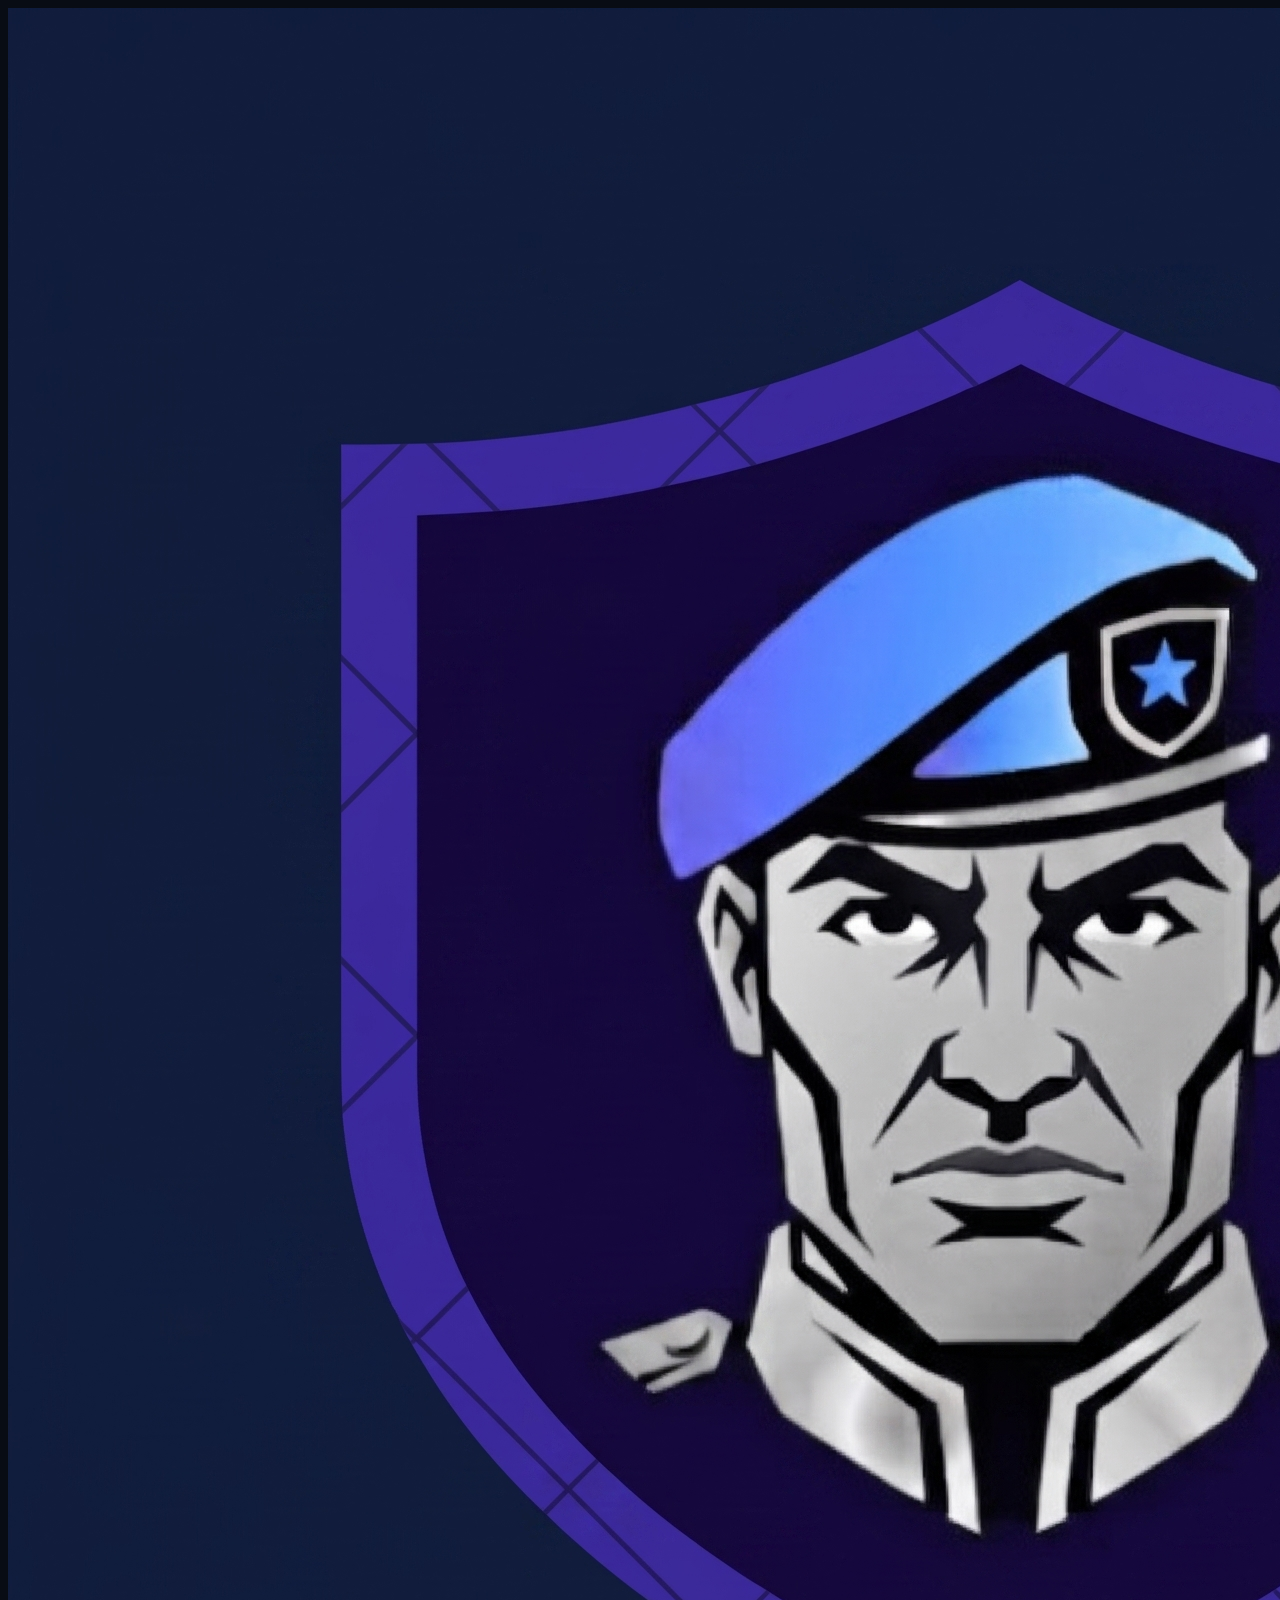
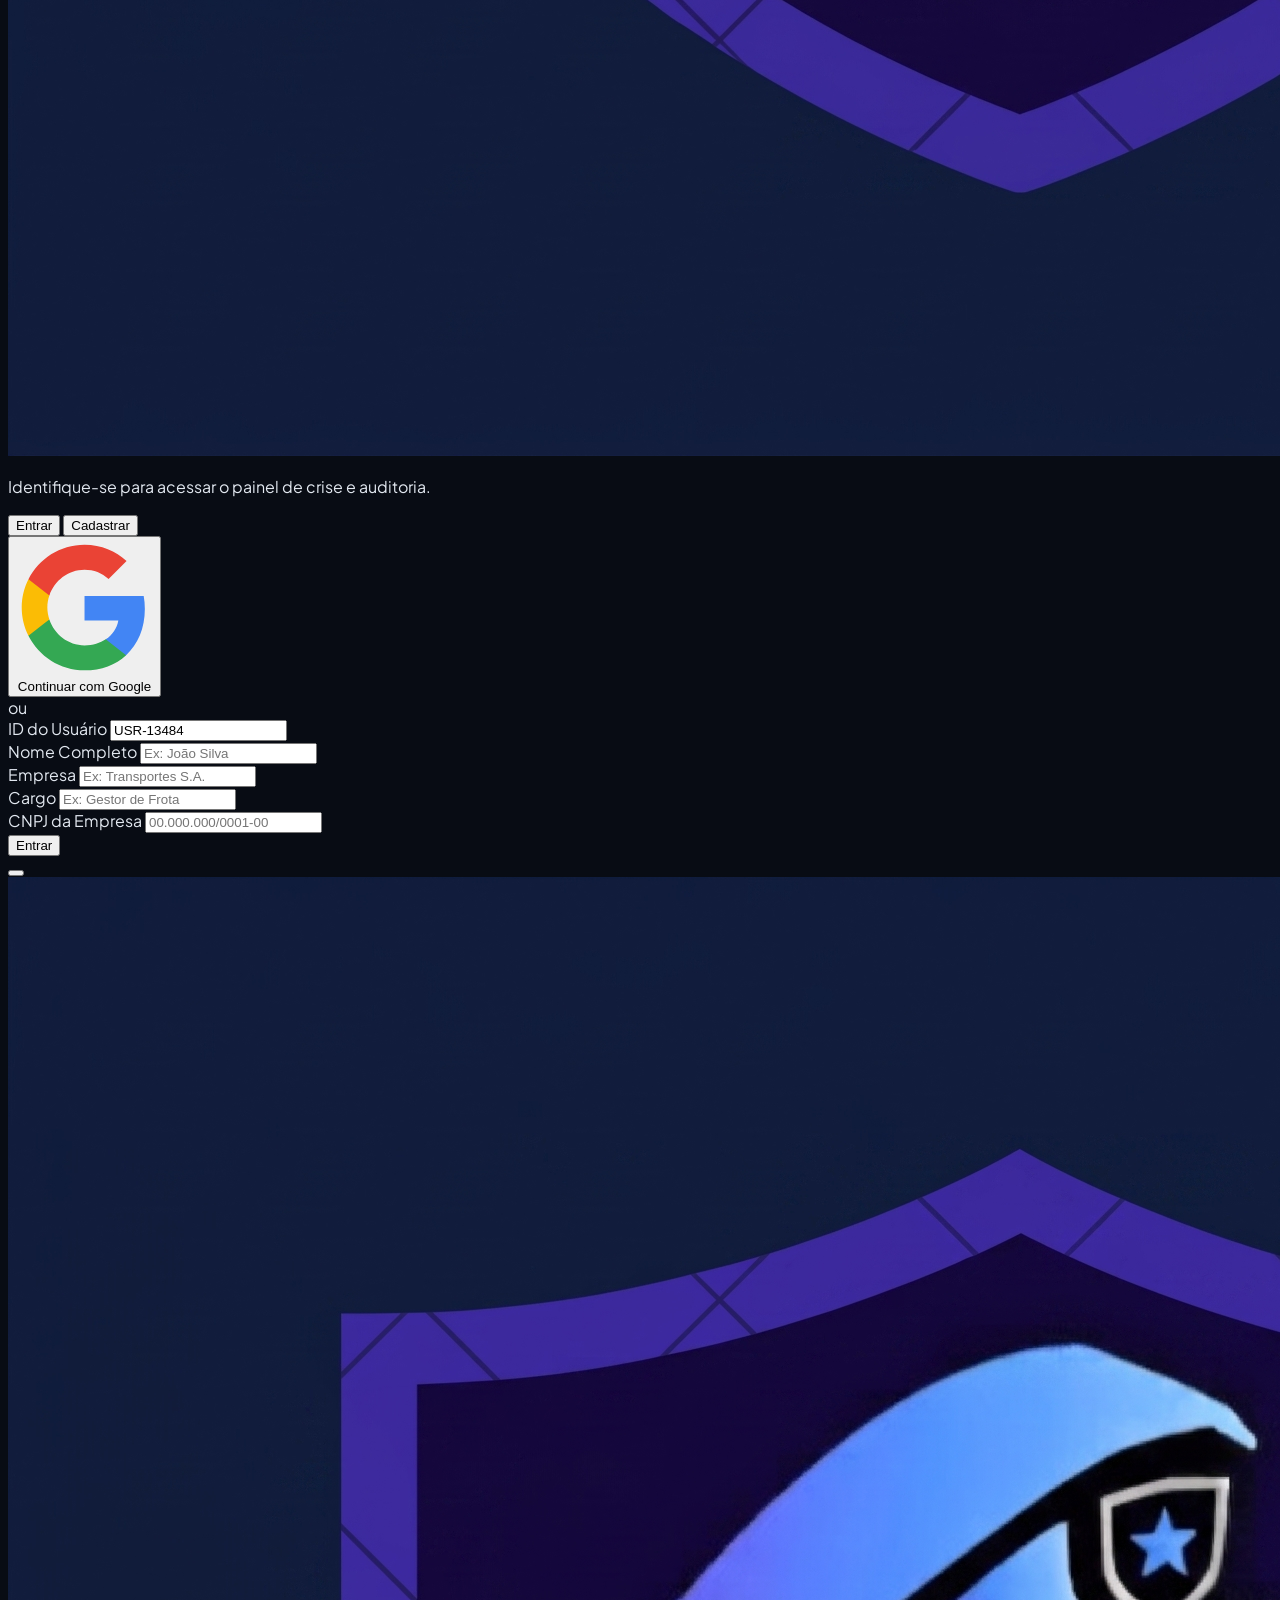
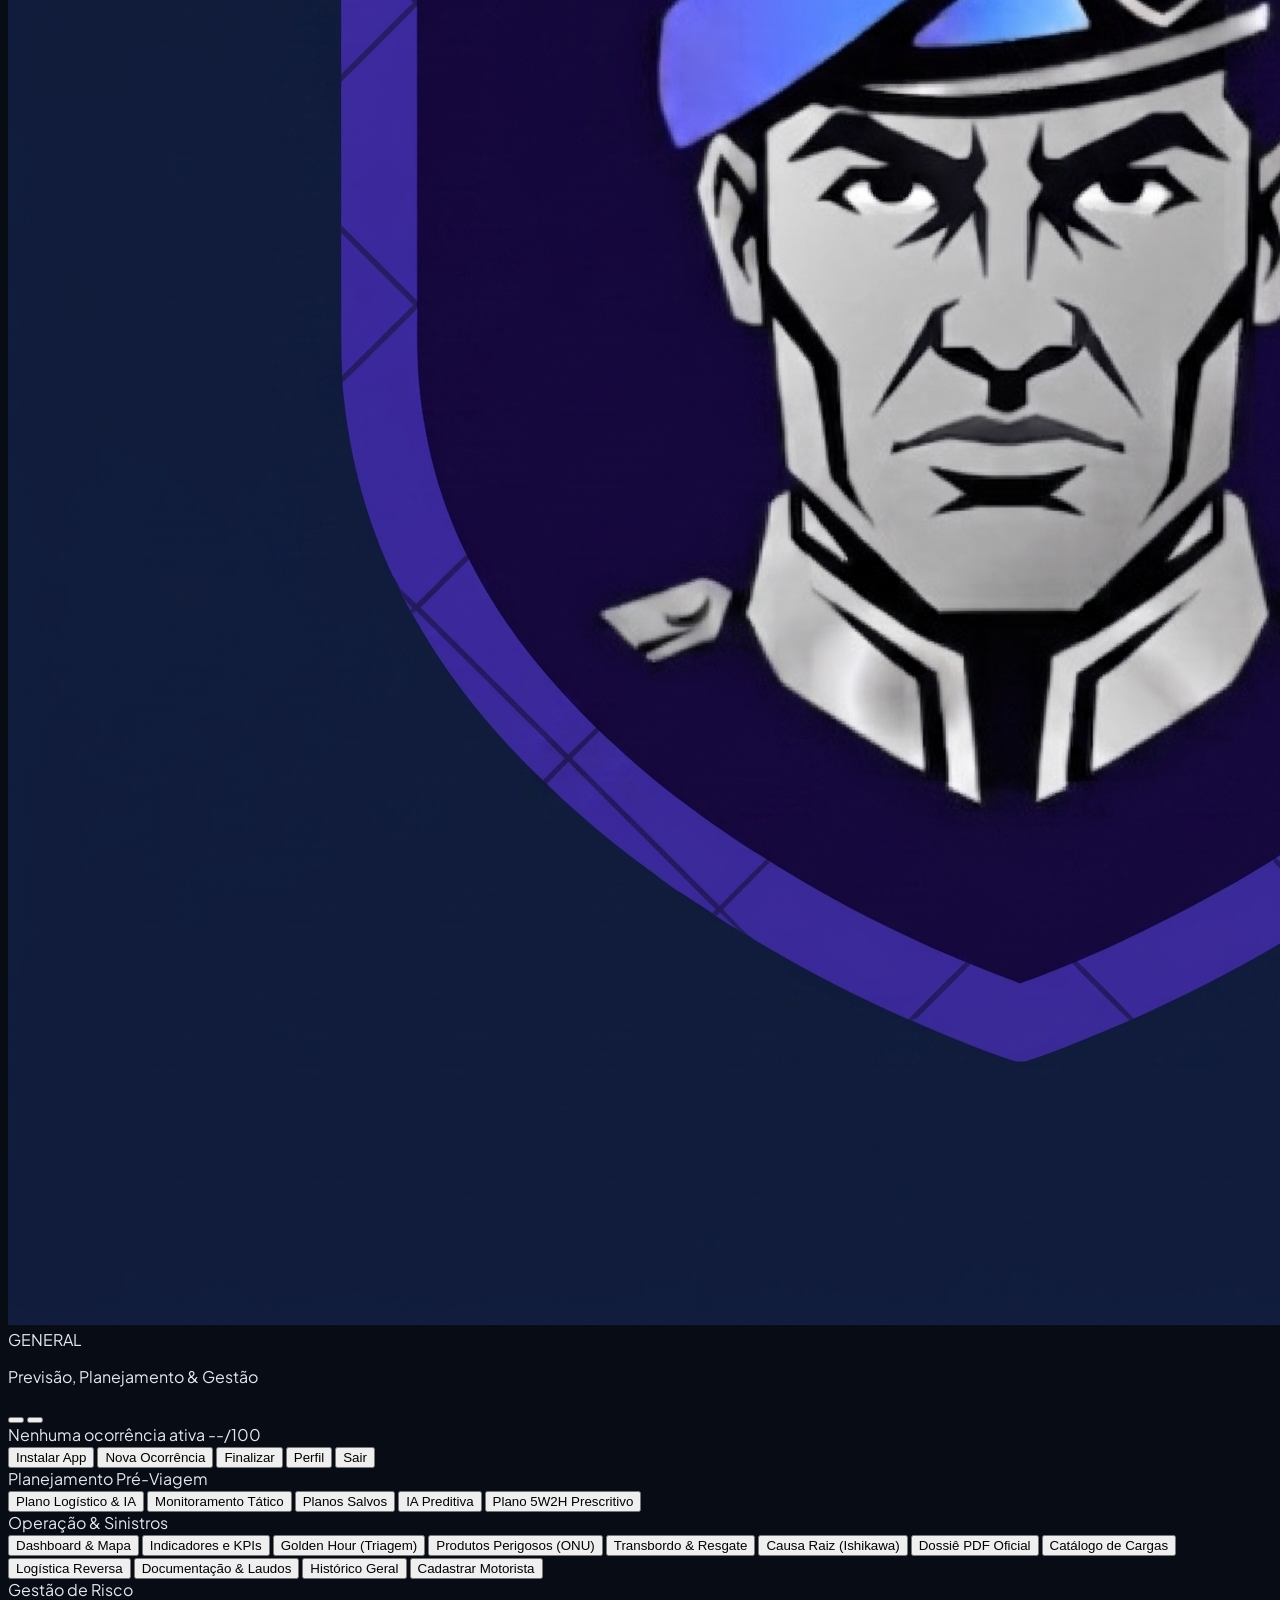
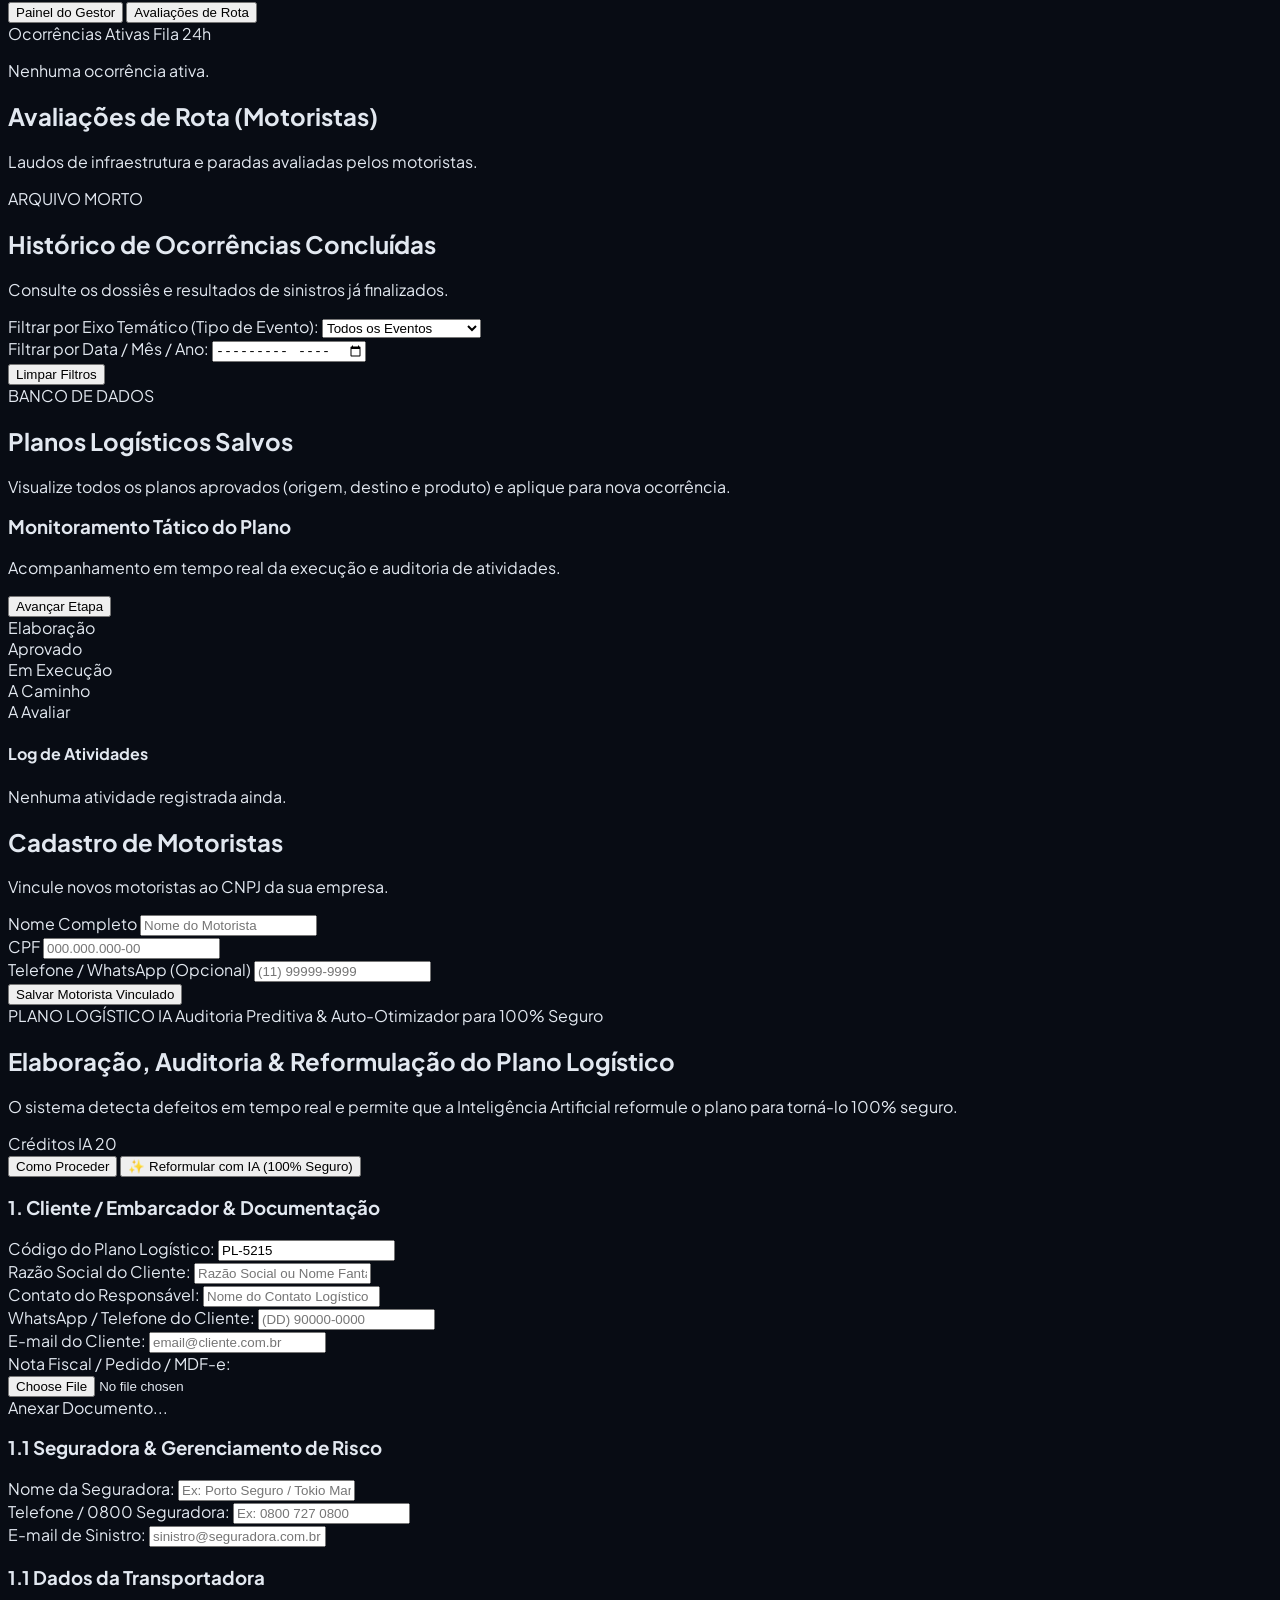
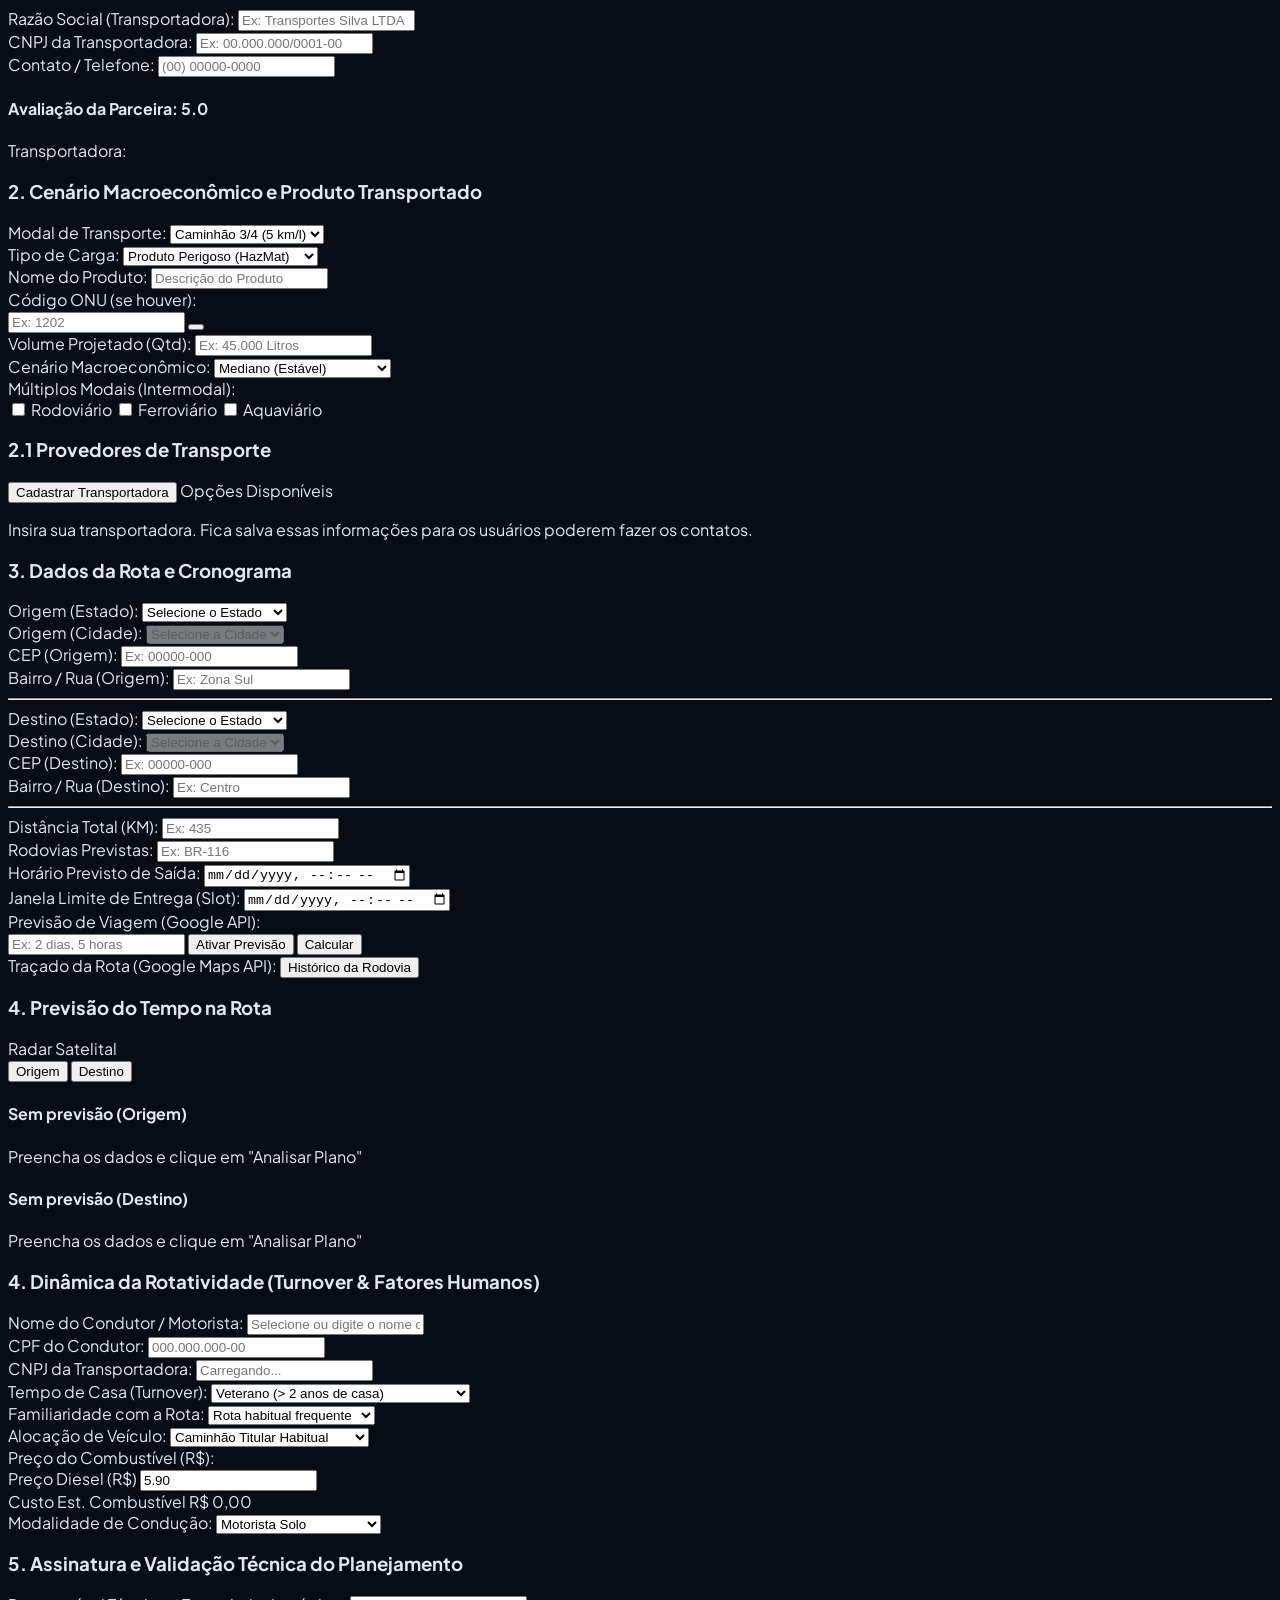
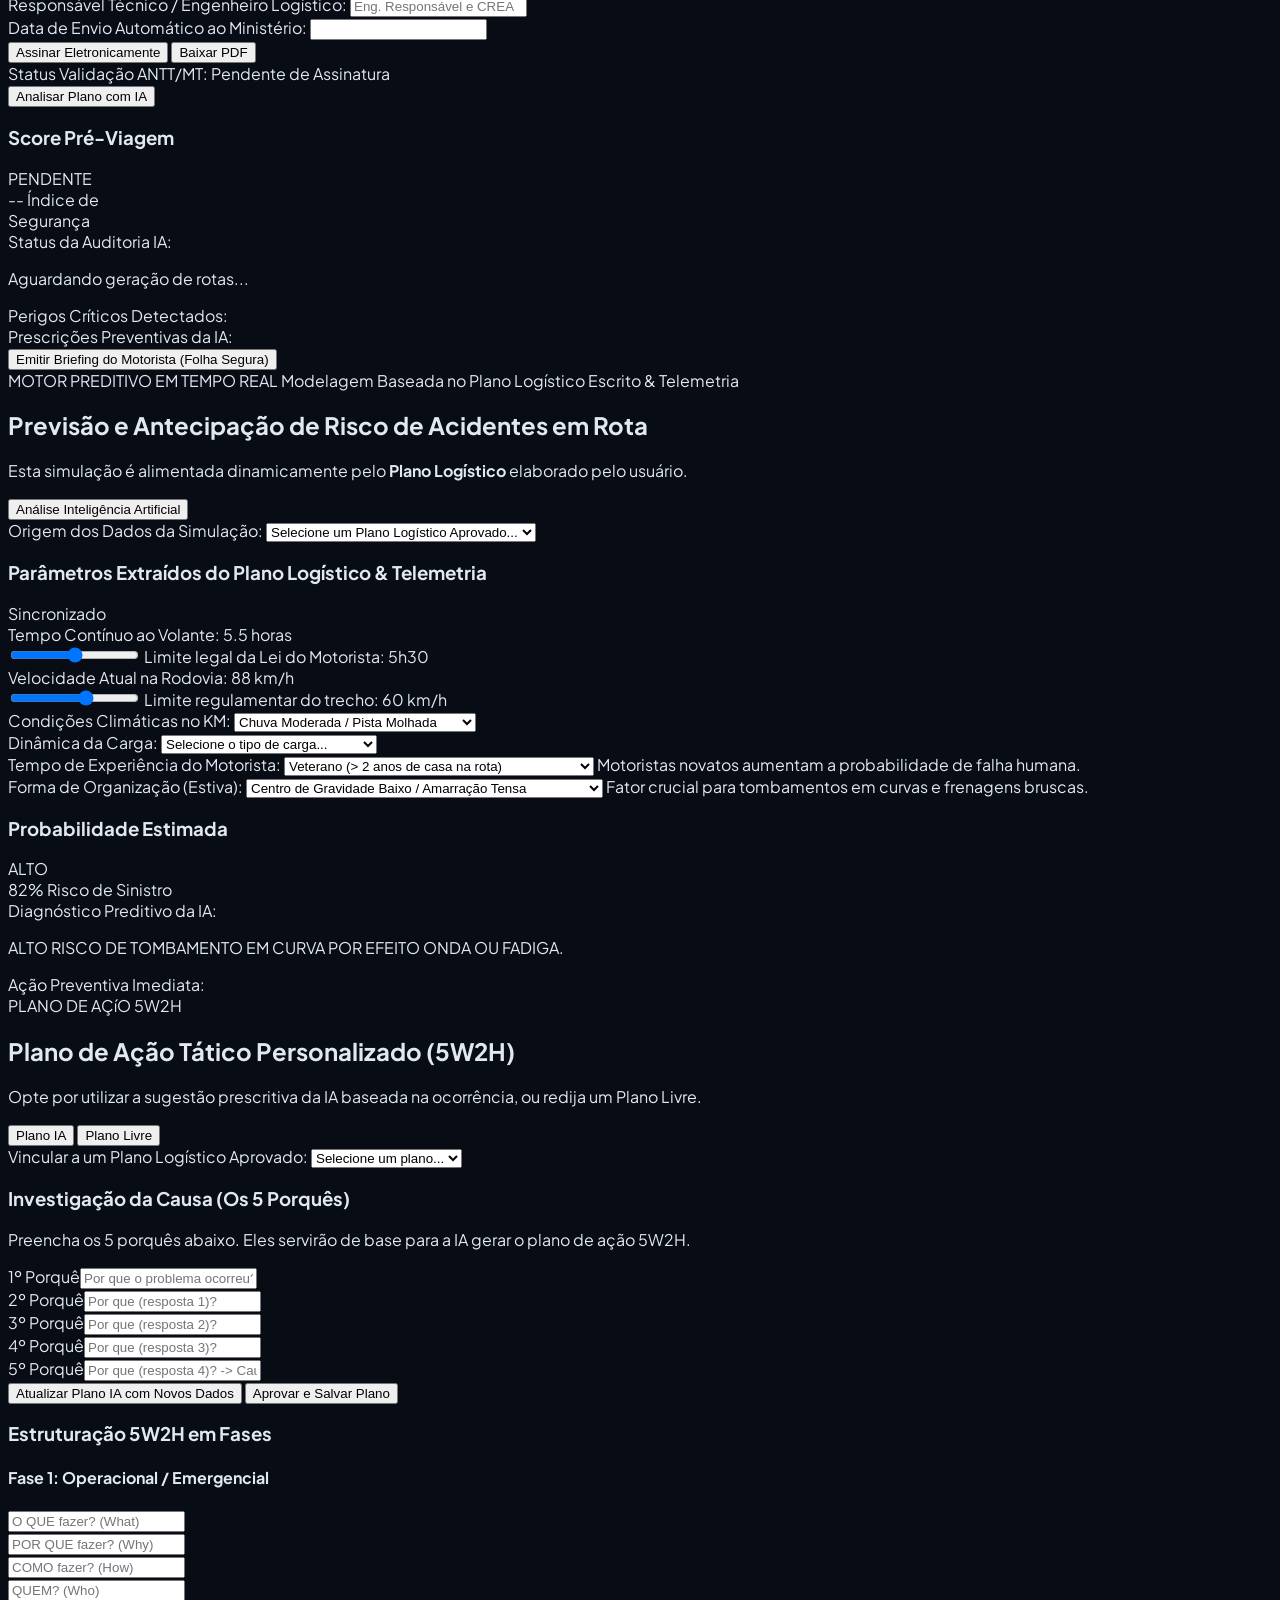
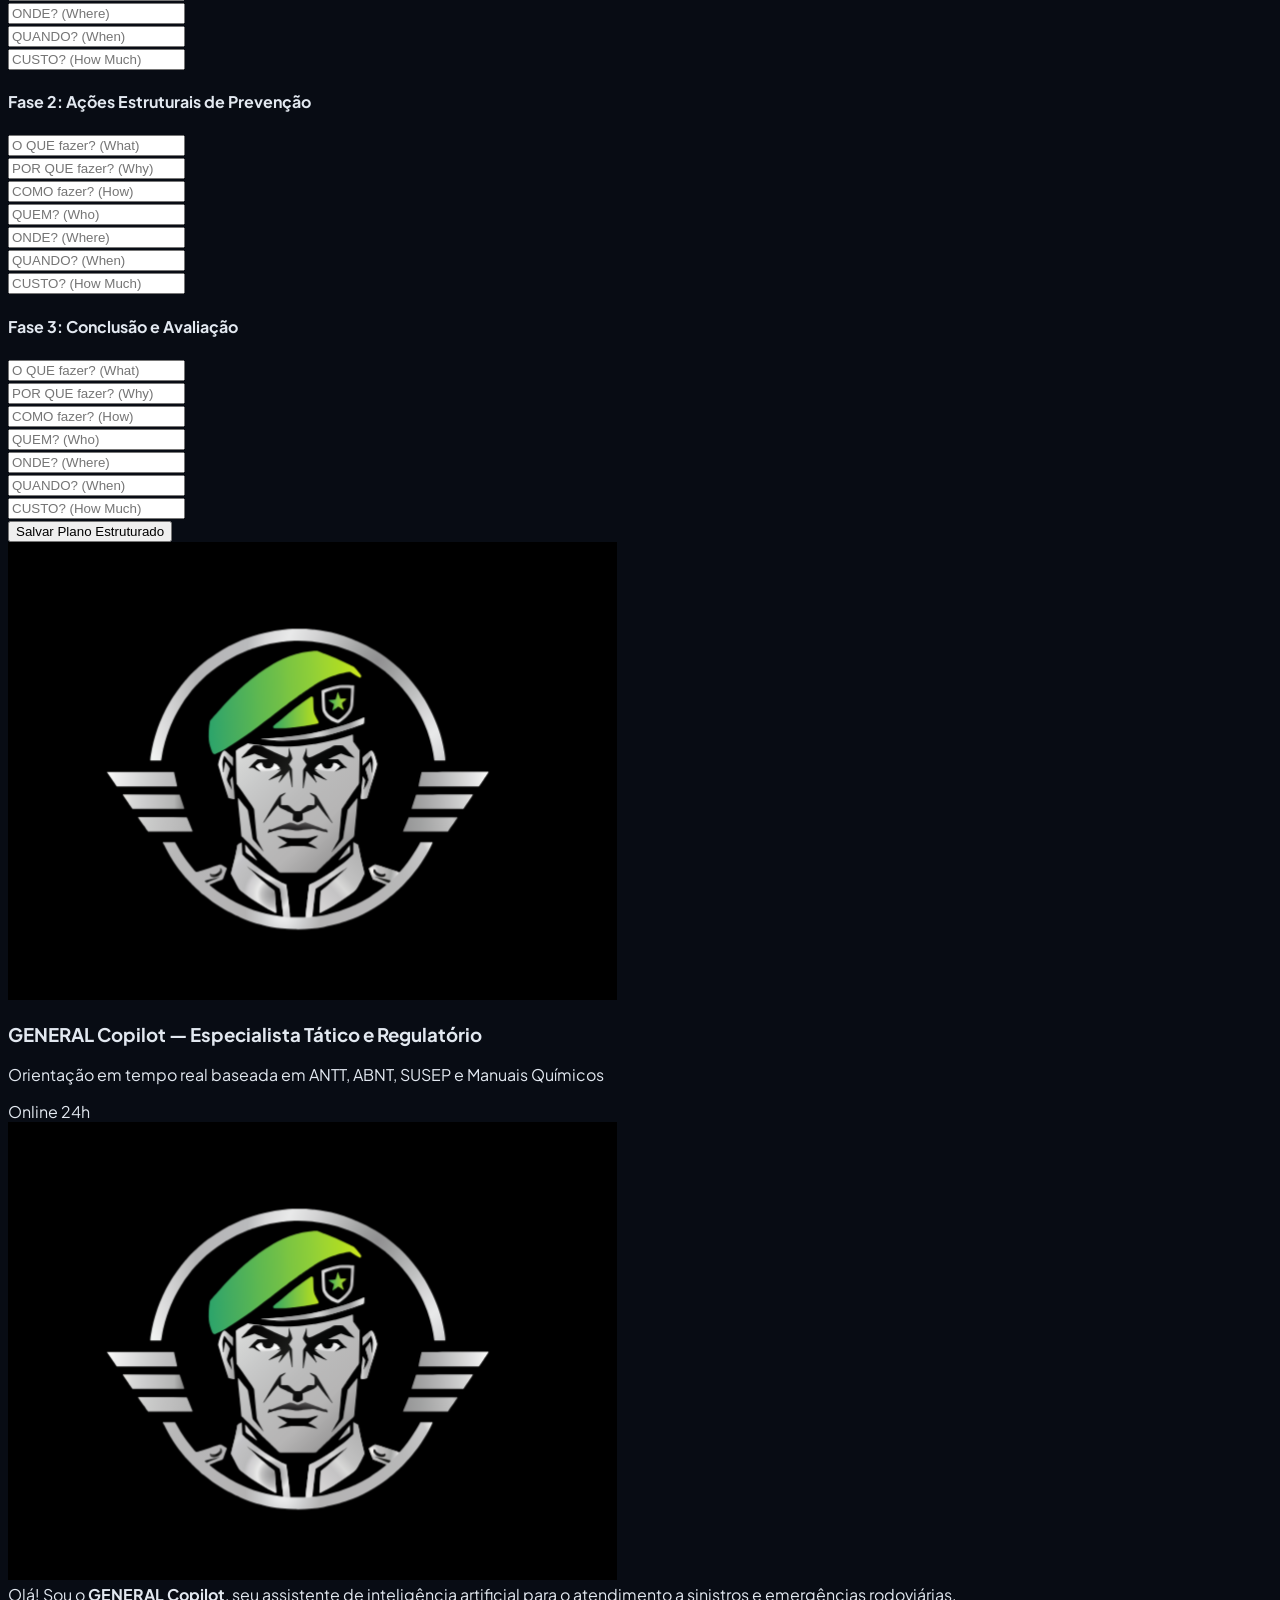
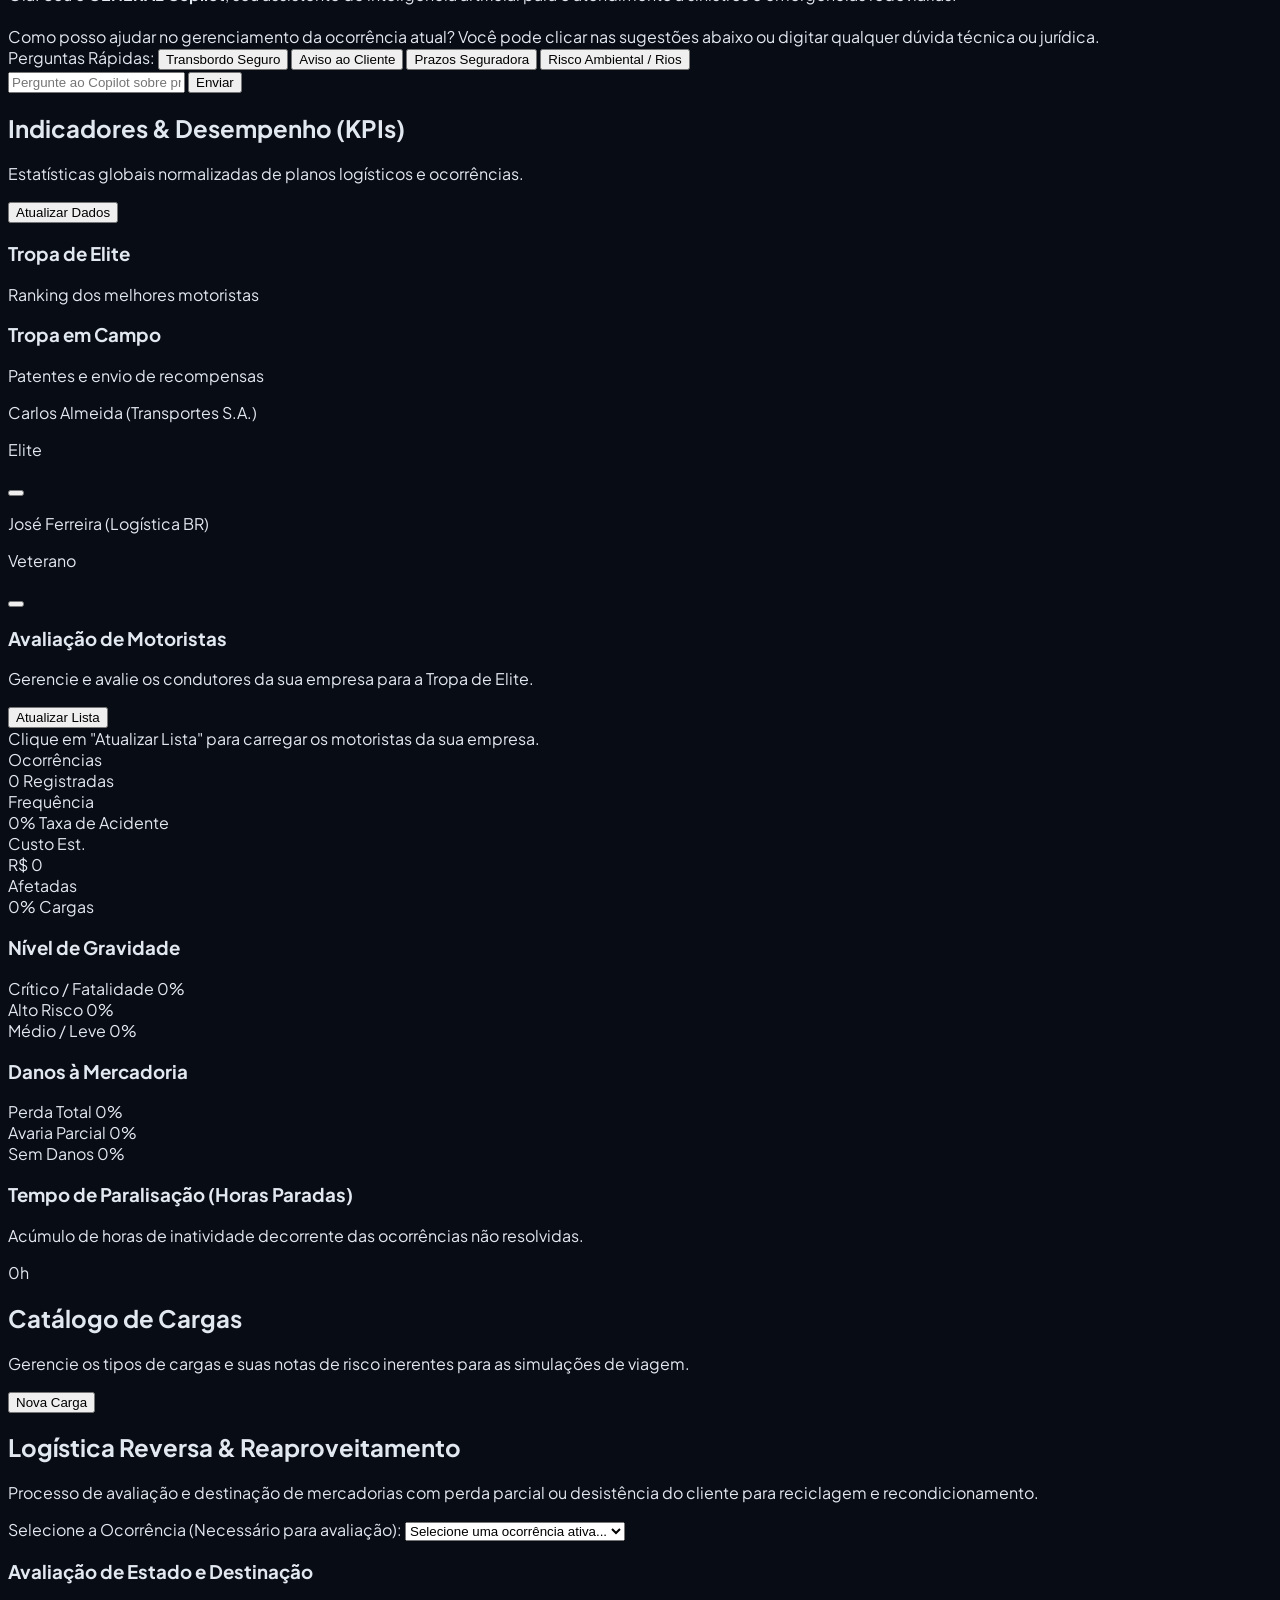
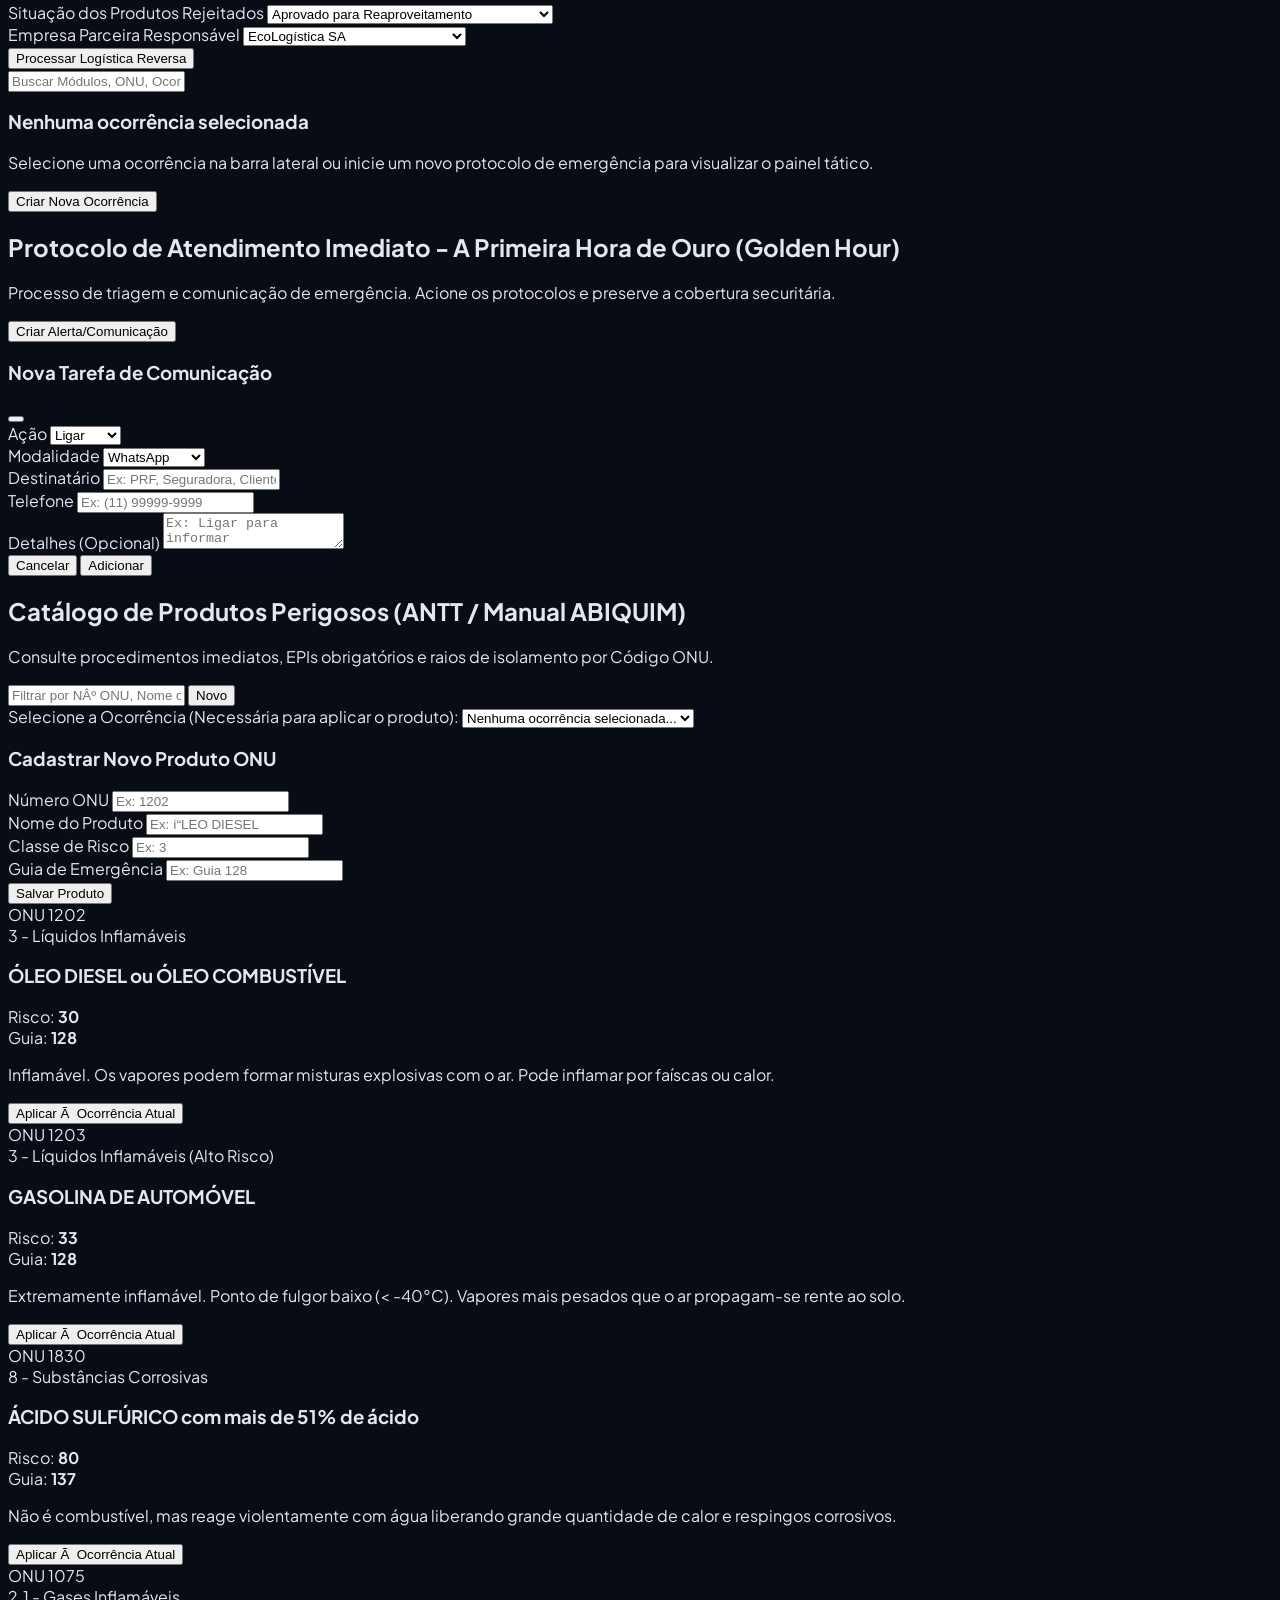
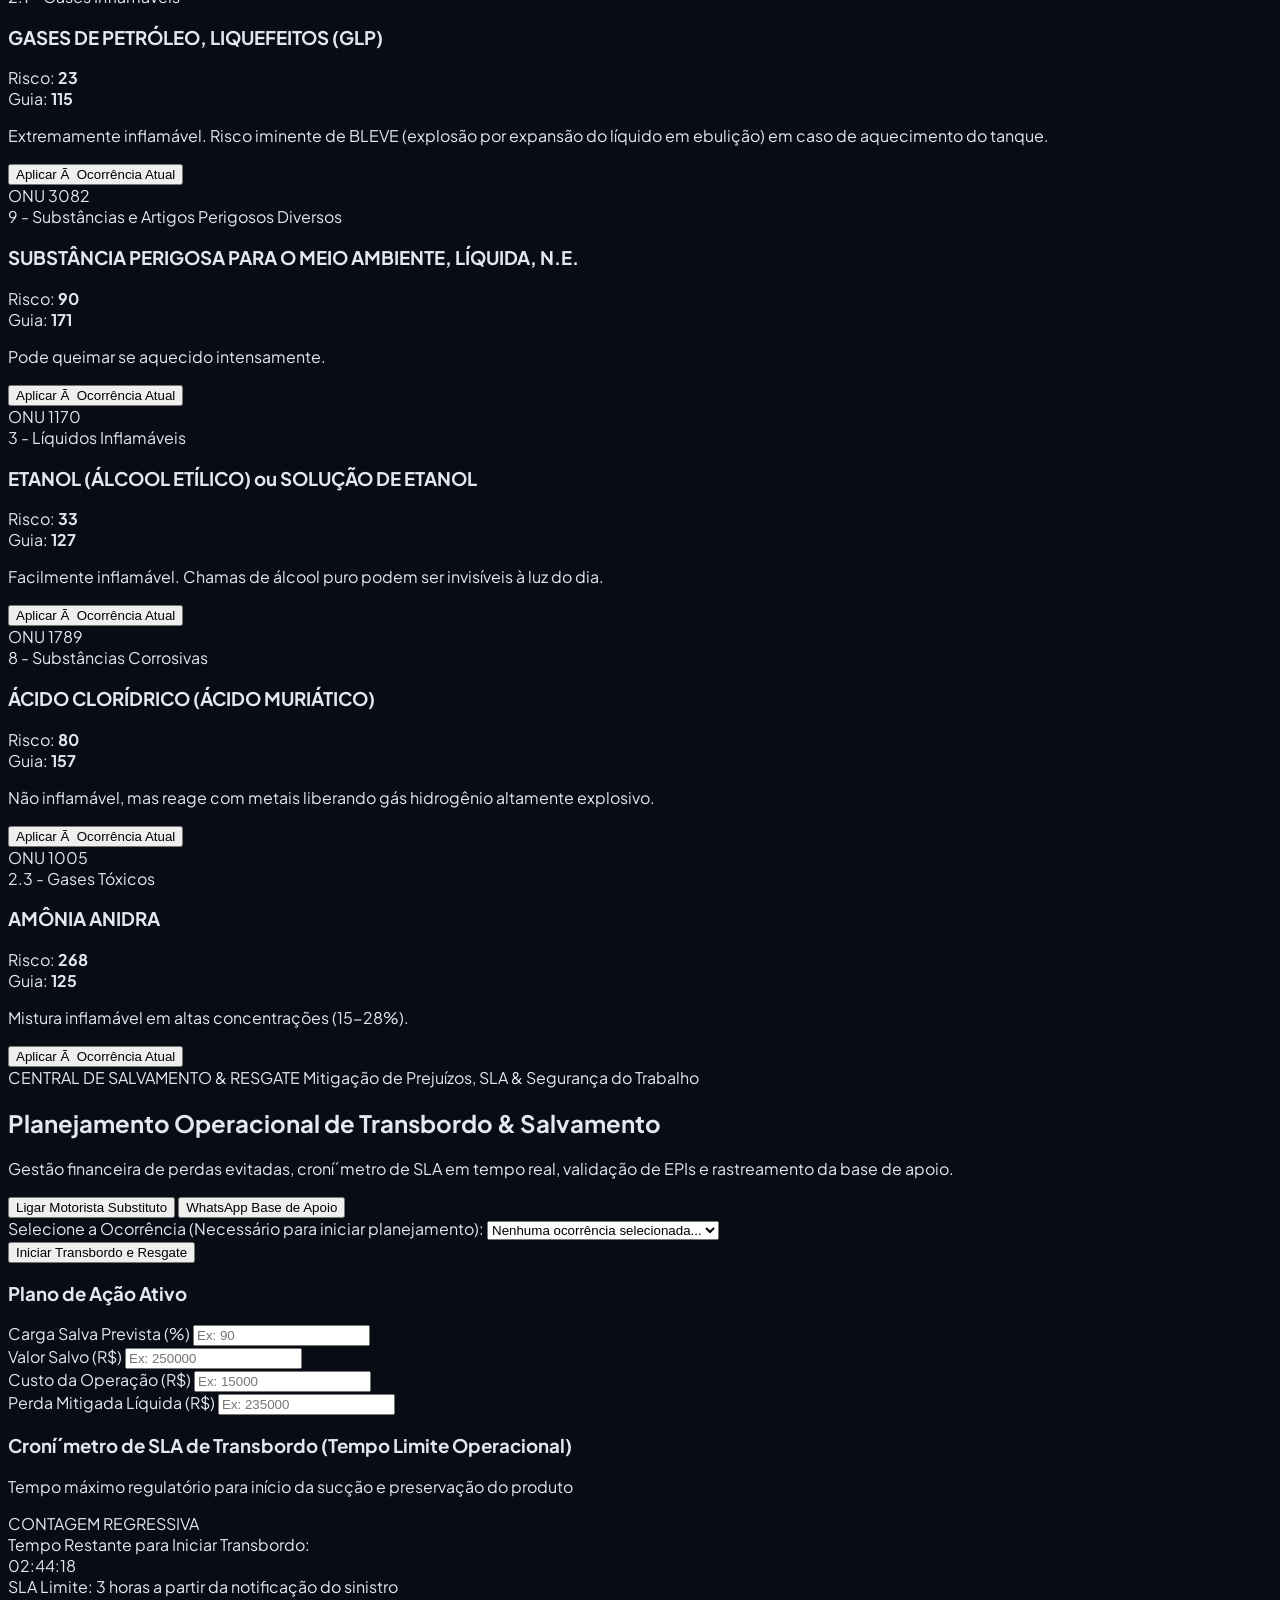
==== commit 586f0962: "Fix: revert powershell encoding corruption and reapply patches cleanly" ====
--- a/index.html
+++ b/index.html
@@ -1,4 +1,4 @@
-﻿<!DOCTYPE html>
+<!DOCTYPE html>
 
 
 <html lang="pt-BR" class="dark">
@@ -13,7 +13,7 @@
   <meta name="viewport" content="width=device-width, initial-scale=1.0, maximum-scale=1.0, user-scalable=no, viewport-fit=cover" />
 
 
-  <title>GENERAL â€” InteligÃªncia Artificial para GestÃ£o, PrevisÃ£o e Auditoria LogÃ­stica</title>
+  <title>GENERAL — Inteligência Artificial para Gestão, Previsão e Auditoria Logística</title>
 
 
   
@@ -43,7 +43,7 @@
   <meta name="mobile-web-app-capable" content="yes" />
 
 
-  <meta name="description" content="GENERAL DESDE 2026 - InteligÃªncia Artificial para ElaboraÃ§Ã£o de Planos LogÃ­sticos, PrevisÃ£o do Tempo e Auditoria PrÃ©-Viagem." />
+  <meta name="description" content="GENERAL DESDE 2026 - Inteligência Artificial para Elaboração de Planos Logísticos, Previsão do Tempo e Auditoria Pré-Viagem." />
 
 
 
@@ -248,7 +248,7 @@
       <div id="login-form" class="space-y-4">
 
 
-        <!-- BotÃ£o Login com Google -->
+        <!-- Botão Login com Google -->
 
 
         <button type="button" onclick="App.loginWithGoogle()" class="w-full bg-white hover:bg-slate-100 text-slate-900 font-bold py-2.5 px-4 rounded-xl shadow-lg transition-all flex items-center justify-center gap-3 touch-active border border-slate-200 cursor-pointer">
@@ -302,7 +302,7 @@
         <div>
 
 
-          <label class="block text-xs font-bold text-slate-300 mb-1">ID do UsuÃ¡rio</label>
+          <label class="block text-xs font-bold text-slate-300 mb-1">ID do Usuário</label>
 
 
           <input type="text" id="login-id" class="w-full bg-slate-950 border border-slate-800 rounded-xl px-4 py-2.5 text-sm text-slate-200 font-mono focus:border-blue-500 outline-none transition-all" placeholder="Digite seu ID" />
@@ -323,7 +323,7 @@
             <label class="block text-xs font-bold text-slate-300 mb-1">Nome Completo</label>
 
 
-            <input type="text" id="login-name" class="w-full bg-slate-950 border border-slate-800 rounded-xl px-4 py-2.5 text-sm text-white focus:outline-none focus:border-blue-500 transition-all placeholder:text-slate-600" placeholder="Ex: JoÃ£o Silva" />
+            <input type="text" id="login-name" class="w-full bg-slate-950 border border-slate-800 rounded-xl px-4 py-2.5 text-sm text-white focus:outline-none focus:border-blue-500 transition-all placeholder:text-slate-600" placeholder="Ex: João Silva" />
 
 
           </div>
@@ -446,7 +446,7 @@
             </div>
 
 
-            <p class="text-[9px] lg:text-[10px] text-slate-400 font-medium whitespace-nowrap hidden sm:block">PrevisÃ£o, Planejamento & GestÃ£o</p>
+            <p class="text-[9px] lg:text-[10px] text-slate-400 font-medium whitespace-nowrap hidden sm:block">Previsão, Planejamento & Gestão</p>
 
 
           </div>
@@ -548,7 +548,7 @@
         <i data-lucide="plus-circle" class="w-3.5 h-3.5 sm:w-4 sm:h-4"></i>
 
 
-        <span class="inline">Nova OcorrÃªncia</span>
+        <span class="inline">Nova Ocorrência</span>
 
 
       </button>
@@ -632,7 +632,7 @@
       
 
 
-      <!-- SeÃ§Ã£o PrÃ©-Viagem & Planejamento -->
+      <!-- Seção Pré-Viagem & Planejamento -->
 
 
       <div>
@@ -644,7 +644,7 @@
           <i data-lucide="clipboard-list" class="w-3.5 h-3.5"></i>
 
 
-          Planejamento PrÃ©-Viagem
+          Planejamento Pré-Viagem
 
 
         </span>
@@ -659,7 +659,7 @@
             <i data-lucide="file-check-2" class="w-4 h-4 text-cyan-400"></i>
 
 
-            Plano LogÃ­stico & IA
+            Plano Logístico & IA
 
 
           </button>
@@ -671,7 +671,7 @@
             <i data-lucide="activity" class="w-4 h-4 text-emerald-400"></i>
 
 
-            Monitoramento TÃ¡tico
+            Monitoramento Tático
 
 
           </button>
@@ -725,13 +725,13 @@
 
 
 
-      <!-- SeÃ§Ã£o OperaÃ§Ãµes & Sinistros -->
+      <!-- Seção Operações & Sinistros -->
 
 
       <div>
 
 
-        <span class="text-[11px] font-bold text-slate-500 uppercase tracking-wider block mb-2 px-2">OperaÃ§Ã£o & Sinistros</span>
+        <span class="text-[11px] font-bold text-slate-500 uppercase tracking-wider block mb-2 px-2">Operação & Sinistros</span>
 
 
         <nav class="space-y-1">
@@ -815,7 +815,7 @@
             <i data-lucide="file-text" class="w-4 h-4"></i>
 
 
-            DossiÃª PDF Oficial
+            Dossiê PDF Oficial
 
 
           </button>
@@ -830,7 +830,7 @@
             <i data-lucide="package" class="w-4 h-4 text-amber-400"></i>
 
 
-            CatÃ¡logo de Cargas
+            Catálogo de Cargas
 
 
           </button>
@@ -842,7 +842,7 @@
             <i data-lucide="recycle" class="w-4 h-4 text-emerald-400"></i>
 
 
-            LogÃ­stica Reversa
+            Logística Reversa
 
 
           </button>
@@ -857,7 +857,7 @@
             <i data-lucide="folder-open" class="w-4 h-4"></i>
 
 
-            DocumentaÃ§Ã£o & Laudos
+            Documentação & Laudos
 
 
           </button>
@@ -869,7 +869,7 @@
             <i data-lucide="archive" class="w-4 h-4"></i>
 
 
-            HistÃ³rico Geral
+            Histórico Geral
 
 
           </button>
@@ -892,13 +892,13 @@
 
 
 
-      <!-- SeÃ§Ã£o de Riscos -->
+      <!-- Seção de Riscos -->
 
 
       <div>
 
 
-        <span class="text-[11px] font-bold text-rose-500 uppercase tracking-wider block mb-2 px-2 mt-4 flex items-center gap-1"><i data-lucide="shield-alert" class="w-3 h-3"></i> GestÃ£o de Risco</span>
+        <span class="text-[11px] font-bold text-rose-500 uppercase tracking-wider block mb-2 px-2 mt-4 flex items-center gap-1"><i data-lucide="shield-alert" class="w-3 h-3"></i> Gestão de Risco</span>
 
 
         <nav class="space-y-1">
@@ -922,7 +922,7 @@
             <i data-lucide="clipboard-check" class="w-4 h-4 text-emerald-400"></i>
 
 
-            AvaliaÃ§Ãµes de Rota
+            Avaliações de Rota
 
 
           </button>
@@ -940,7 +940,7 @@
 
 
 
-      <!-- OcorrÃªncias Recentes -->
+      <!-- Ocorrências Recentes -->
 
 
       <div class="flex-1 flex flex-col min-h-0 mt-4">
@@ -949,7 +949,7 @@
         <div class="flex items-center justify-between mb-2 px-2">
 
 
-          <span class="text-[11px] font-bold text-slate-500 uppercase tracking-wider">OcorrÃªncias Ativas</span>
+          <span class="text-[11px] font-bold text-slate-500 uppercase tracking-wider">Ocorrências Ativas</span>
 
 
           <span class="text-[10px] bg-slate-800 text-slate-400 px-1.5 py-0.2 rounded font-mono">Fila 24h</span>
@@ -988,7 +988,7 @@
 
 
 
-    <!-- VIEW: AVALIAÃ‡Ã•ES DE ROTA (GESTOR) -->
+    <!-- VIEW: AVALIAÇÕES DE ROTA (GESTOR) -->
 
 
     <div id="view-driver-evaluations" class="tab-view hidden space-y-6">
@@ -1000,7 +1000,7 @@
         <i data-lucide="clipboard-check" class="w-6 h-6 text-emerald-400"></i>
 
 
-        AvaliaÃ§Ãµes de Rota (Motoristas)
+        Avaliações de Rota (Motoristas)
 
 
       </h2>
@@ -1036,7 +1036,7 @@
       <!-- ============================================== -->
 
 
-      <!-- VIEW: HISTÃ“RICO GERAL (CONCLUÃª?DAS) -->
+      <!-- VIEW: HISTÓRICO GERAL (CONCLUê?DAS) -->
 
 
       <!-- ============================================== -->
@@ -1060,10 +1060,10 @@
             </div>
 
 
-            <h2 class="text-xl font-black text-white">HistÃ³rico de OcorrÃªncias ConcluÃ­das</h2>
-
-
-            <p class="text-xs text-slate-400 mt-1">Consulte os dossiÃªs e resultados de sinistros jÃ¡ finalizados.</p>
+            <h2 class="text-xl font-black text-white">Histórico de Ocorrências Concluídas</h2>
+
+
+            <p class="text-xs text-slate-400 mt-1">Consulte os dossiês e resultados de sinistros já finalizados.</p>
 
 
           </div>
@@ -1084,7 +1084,7 @@
           <div class="flex-1">
 
 
-            <label class="block text-xs font-semibold text-slate-400 mb-1">Filtrar por Eixo TemÃ¡tico (Tipo de Evento):</label>
+            <label class="block text-xs font-semibold text-slate-400 mb-1">Filtrar por Eixo Temático (Tipo de Evento):</label>
 
 
             <select id="history-filter-type" class="w-full bg-slate-950 border border-slate-800 rounded-lg p-2 text-xs text-white" onchange="App.renderHistoryTab()">
@@ -1096,16 +1096,16 @@
               <option value="Tombamento">Tombamento</option>
 
 
-              <option value="ColisÃ£o Traseira">ColisÃ£o Traseira</option>
-
-
-              <option value="Avaria TÃ©rmica / Carga">Avaria TÃ©rmica / Carga</option>
-
-
-              <option value="Vazamento QuÃ­mico">Vazamento QuÃ­mico</option>
-
-
-              <option value="SaÃ­da de Pista">SaÃ­da de Pista</option>
+              <option value="Colisão Traseira">Colisão Traseira</option>
+
+
+              <option value="Avaria Térmica / Carga">Avaria Térmica / Carga</option>
+
+
+              <option value="Vazamento Químico">Vazamento Químico</option>
+
+
+              <option value="Saída de Pista">Saída de Pista</option>
 
 
                 <option value="Outros">Outros</option>
@@ -1120,7 +1120,7 @@
           <div class="flex-1">
 
 
-            <label class="block text-xs font-semibold text-slate-400 mb-1">Filtrar por Data / MÃªs / Ano:</label>
+            <label class="block text-xs font-semibold text-slate-400 mb-1">Filtrar por Data / Mês / Ano:</label>
 
 
             <input type="month" id="history-filter-date" class="w-full bg-slate-950 border border-slate-800 rounded-lg p-2 text-xs text-white" onchange="App.renderHistoryTab()" />
@@ -1192,10 +1192,10 @@
             </div>
 
 
-            <h2 class="text-xl font-black text-white">Planos LogÃ­sticos Salvos</h2>
-
-
-            <p class="text-xs text-slate-400 mt-1">Visualize todos os planos aprovados (origem, destino e produto) e aplique para nova ocorrÃªncia.</p>
+            <h2 class="text-xl font-black text-white">Planos Logísticos Salvos</h2>
+
+
+            <p class="text-xs text-slate-400 mt-1">Visualize todos os planos aprovados (origem, destino e produto) e aplique para nova ocorrência.</p>
 
 
           </div>
@@ -1228,7 +1228,7 @@
       <!-- ============================================== -->
 
 
-      <!-- VIEW: PLANO LOGÃSTICO & AUDITORIA DE IA (PRE-TRIP) -->
+      <!-- VIEW: PLANO LOGÍSTICO & AUDITORIA DE IA (PRE-TRIP) -->
 
 
       <!-- ============================================== -->
@@ -1243,7 +1243,7 @@
       <div id="view-monitoring" class="tab-view hidden space-y-6">
 
 
-        <!-- Monitoramento TÃ¡tico do Plano (Stepper) -->
+        <!-- Monitoramento Tático do Plano (Stepper) -->
 
 
         <div class="bg-slate-900 border border-slate-800 p-6 rounded-2xl mb-6">
@@ -1255,10 +1255,10 @@
             <div>
 
 
-              <h3 class="text-white font-bold text-lg">Monitoramento TÃ¡tico do Plano</h3>
-
-
-              <p class="text-xs text-slate-400">Acompanhamento em tempo real da execuÃ§Ã£o e auditoria de atividades.</p>
+              <h3 class="text-white font-bold text-lg">Monitoramento Tático do Plano</h3>
+
+
+              <p class="text-xs text-slate-400">Acompanhamento em tempo real da execução e auditoria de atividades.</p>
 
 
             </div>
@@ -1267,7 +1267,7 @@
             <button onclick="App.advancePlanStatus()" class="bg-emerald-600 hover:bg-emerald-700 text-white px-4 py-2 rounded-lg text-xs font-bold shadow-lg shadow-emerald-900/20 transition-all flex items-center gap-2">
 
 
-              AvanÃ§ar Etapa <i data-lucide="arrow-right" class="w-4 h-4"></i>
+              Avançar Etapa <i data-lucide="arrow-right" class="w-4 h-4"></i>
 
 
             </button>
@@ -1306,7 +1306,7 @@
               </div>
 
 
-              <span class="text-[10px] font-bold text-slate-500 uppercase tracking-wide" id="step-text-1">ElaboraÃ§Ã£o</span>
+              <span class="text-[10px] font-bold text-slate-500 uppercase tracking-wide" id="step-text-1">Elaboração</span>
 
 
             </div>
@@ -1342,7 +1342,7 @@
               </div>
 
 
-              <span class="text-[10px] font-bold text-slate-500 uppercase tracking-wide" id="step-text-3">Em ExecuÃ§Ã£o</span>
+              <span class="text-[10px] font-bold text-slate-500 uppercase tracking-wide" id="step-text-3">Em Execução</span>
 
 
             </div>
@@ -1432,7 +1432,7 @@
           </div>
           <div>
             <label class="block text-xs font-bold text-slate-300 mb-1">CPF</label>
-                        <input type="text" id="reg-driver-cpf" required oninput="let v = this.value.replace(/\D/g, ''); v = v.replace(/(\d{3})(\d)/, '$1.$2'); v = v.replace(/(\d{3})(\d)/, '$1.$2'); v = v.replace(/(\d{3})(\d{1,2})$/, '$1-$2'); this.value = v;" class="w-full bg-slate-950 border border-slate-800 rounded-xl px-4 py-2 text-white outline-none focus:border-blue-500 font-mono" placeholder="000.000.000-00" />
+            <input type="text" id="reg-driver-cpf" required oninput="let v = this.value.replace(/\D/g, ''); v = v.replace(/(\d{3})(\d)/, '.'); v = v.replace(/(\d{3})(\d)/, '.'); v = v.replace(/(\d{3})(\d{1,2})$/, '-'); this.value = v;" class="w-full bg-slate-950 border border-slate-800 rounded-xl px-4 py-2 text-white outline-none focus:border-blue-500 font-mono" placeholder="000.000.000-00" />
           </div>
           <div>
             <label class="block text-xs font-bold text-slate-300 mb-1">Telefone / WhatsApp (Opcional)</label>
@@ -1464,7 +1464,7 @@
             <div class="flex items-center gap-2 mb-1">
 
 
-              <span class="text-xs font-bold bg-cyan-500/20 text-cyan-300 border border-cyan-500/30 px-2.5 py-0.5 rounded-full">PLANO LOGÃSTICO IA</span>
+              <span class="text-xs font-bold bg-cyan-500/20 text-cyan-300 border border-cyan-500/30 px-2.5 py-0.5 rounded-full">PLANO LOGÍSTICO IA</span>
 
 
               <span class="text-xs text-slate-400">Auditoria Preditiva & Auto-Otimizador para 100% Seguro</span>
@@ -1473,13 +1473,13 @@
             </div>
 
 
-            <h2 class="text-xl font-black text-white">ElaboraÃ§Ã£o, Auditoria & ReformulaÃ§Ã£o do Plano LogÃ­stico</h2>
+            <h2 class="text-xl font-black text-white">Elaboração, Auditoria & Reformulação do Plano Logístico</h2>
 
 
             <p class="text-xs text-slate-400 mt-1">
 
 
-              O sistema detecta defeitos em tempo real e permite que a InteligÃªncia Artificial reformule o plano para tornÃ¡-lo 100% seguro.
+              O sistema detecta defeitos em tempo real e permite que a Inteligência Artificial reformule o plano para torná-lo 100% seguro.
 
 
             </p>
@@ -1500,7 +1500,7 @@
               <div class="flex flex-col">
 
 
-                <span class="text-[9px] text-slate-400 font-bold uppercase leading-none">CrÃ©ditos IA</span>
+                <span class="text-[9px] text-slate-400 font-bold uppercase leading-none">Créditos IA</span>
 
 
                 <span id="ai-credits-counter" class="text-xs font-black text-white leading-none mt-0.5">20</span>
@@ -1527,7 +1527,7 @@
               <i data-lucide="sparkles" class="w-4 h-4"></i>
 
 
-              âœ¨ Reformular com IA (100% Seguro)
+              ✨ Reformular com IA (100% Seguro)
 
 
             </button>
@@ -1545,7 +1545,7 @@
         
 
 
-        <!-- Layout 2 Colunas: FormulÃ¡rio do Plano vs. Parecer da IA -->
+        <!-- Layout 2 Colunas: Formulário do Plano vs. Parecer da IA -->
 
 
         <div class="grid grid-cols-1 lg:grid-cols-3 gap-6">
@@ -1554,7 +1554,7 @@
           
 
 
-          <!-- FormulÃ¡rio / Construtor do Plano LogÃ­stico (2 Colunas) -->
+          <!-- Formulário / Construtor do Plano Logístico (2 Colunas) -->
 
 
           <div class="lg:col-span-2 space-y-6">
@@ -1563,7 +1563,7 @@
             
 
 
-            <!-- Bloco 1: Cliente e IdentificaÃ§Ã£o do Embarcador -->
+            <!-- Bloco 1: Cliente e Identificação do Embarcador -->
 
 
             <div class="bg-slate-900/60 border border-slate-800 rounded-2xl p-5 space-y-4">
@@ -1575,7 +1575,7 @@
                 <i data-lucide="building-2" class="w-4 h-4 text-cyan-400"></i>
 
 
-                1. Cliente / Embarcador & DocumentaÃ§Ã£o
+                1. Cliente / Embarcador & Documentação
 
 
               </h3>
@@ -1587,7 +1587,7 @@
                 <div>
 
 
-                  <label class="block text-slate-400 font-semibold mb-1">CÃ³digo do Plano LogÃ­stico:</label>
+                  <label class="block text-slate-400 font-semibold mb-1">Código do Plano Logístico:</label>
 
 
                   <input id="plan-code" type="text" placeholder="Gerado automaticamente..." readonly class="w-full bg-slate-950 border border-slate-800 rounded-lg p-2 text-slate-500 focus:border-blue-500 outline-none transition-all font-mono text-xs cursor-not-allowed" />
@@ -1599,10 +1599,10 @@
                 <div>
 
 
-                  <label class="block text-slate-400 font-semibold mb-1">RazÃ£o Social do Cliente:</label>
-
-
-                  <input id="plan-client-name" type="text" placeholder="RazÃ£o Social ou Nome Fantasia" class="w-full bg-slate-950 border border-slate-800 rounded-lg p-2 text-white focus:border-blue-500 outline-none transition-all" />
+                  <label class="block text-slate-400 font-semibold mb-1">Razão Social do Cliente:</label>
+
+
+                  <input id="plan-client-name" type="text" placeholder="Razão Social ou Nome Fantasia" class="w-full bg-slate-950 border border-slate-800 rounded-lg p-2 text-white focus:border-blue-500 outline-none transition-all" />
 
 
                 </div>
@@ -1612,10 +1612,10 @@
                 <div>
 
 
-                  <label class="block text-slate-400 font-semibold mb-1">Contato do ResponsÃ¡vel:</label>
-
-
-                  <input id="plan-client-contact" type="text" placeholder="Nome do Contato LogÃ­stico" class="w-full bg-slate-950 border border-slate-800 rounded-lg p-2 text-white focus:border-blue-500 outline-none transition-all" />
+                  <label class="block text-slate-400 font-semibold mb-1">Contato do Responsável:</label>
+
+
+                  <input id="plan-client-contact" type="text" placeholder="Nome do Contato Logístico" class="w-full bg-slate-950 border border-slate-800 rounded-lg p-2 text-white focus:border-blue-500 outline-none transition-all" />
 
 
                 </div>
@@ -1771,7 +1771,7 @@
                 <div>
 
 
-                  <label class="block text-slate-400 font-semibold mb-1">RazÃ£o Social (Transportadora):</label>
+                  <label class="block text-slate-400 font-semibold mb-1">Razão Social (Transportadora):</label>
 
 
                   <input id="plan-carrier-name" type="text" placeholder="Ex: Transportes Silva LTDA" class="w-full bg-slate-950 border border-slate-800 rounded-lg p-2 text-white focus:border-blue-500 outline-none transition-all" />
@@ -1804,7 +1804,7 @@
                 </div>
 
 
-                <!-- Card de AvaliaÃ§Ã£o da Transportadora -->
+                <!-- Card de Avaliação da Transportadora -->
 
 
                 <div id="plan-carrier-rating-card" class="col-span-1 sm:col-span-2 bg-slate-900/80 border border-slate-700 rounded-xl p-3 mt-2 hidden flex items-center gap-3">
@@ -1825,7 +1825,7 @@
                     <h4 class="text-sm font-bold text-white flex items-center gap-2">
 
 
-                      AvaliaÃ§Ã£o da Parceira: <span id="carrier-rating-score" class="text-amber-400">5.0</span>
+                      Avaliação da Parceira: <span id="carrier-rating-score" class="text-amber-400">5.0</span>
 
 
                     </h4>
@@ -1849,7 +1849,7 @@
 
 
 
-            <!-- Bloco 2: CenÃ¡rio MacroeconÃ´mico e Carga -->
+            <!-- Bloco 2: Cenário Macroeconômico e Carga -->
 
 
             <div class="bg-slate-900/60 border border-slate-800 rounded-2xl p-5 space-y-4">
@@ -1861,7 +1861,7 @@
                 <i data-lucide="bar-chart" class="w-4 h-4 text-orange-400"></i>
 
 
-                2. CenÃ¡rio MacroeconÃ´mico e Produto Transportado
+                2. Cenário Macroeconômico e Produto Transportado
 
 
               </h3>
@@ -1879,7 +1879,7 @@
                   <select id="plan-transport-mode" class="w-full bg-slate-950 border border-slate-800 rounded-lg p-2 text-white">
 
 
-                    <option value="CAMINHAO_3_4" selected>CaminhÃ£o 3/4 (5 km/l)</option>
+                    <option value="CAMINHAO_3_4" selected>Caminhão 3/4 (5 km/l)</option>
 
 
                     <option value="TRUCK">Truck (3.5 km/l)</option>
@@ -1891,13 +1891,13 @@
                     <option value="BITREM">Bitrem (1.8 km/l)</option>
 
 
-                    <option value="AVIAO">AviÃ£o (AÃ©reo)</option>
-
-
-                    <option value="NAVIO">Navio (MarÃ­timo)</option>
-
-
-                    <option value="TREM">Trem (FerroviÃ¡rio)</option>
+                    <option value="AVIAO">Avião (Aéreo)</option>
+
+
+                    <option value="NAVIO">Navio (Marítimo)</option>
+
+
+                    <option value="TREM">Trem (Ferroviário)</option>
 
 
                   </select>
@@ -1924,7 +1924,7 @@
                     <option value="CARGA_GERAL">Carga Geral Fracionada</option>
 
 
-                    <option value="REFRIGERADA">Carga Frigorificada / TÃ©rmica</option>
+                    <option value="REFRIGERADA">Carga Frigorificada / Térmica</option>
 
 
                   </select>
@@ -1939,7 +1939,7 @@
                   <label class="block text-slate-400 font-semibold mb-1">Nome do Produto:</label>
 
 
-                  <input id="plan-product-name" type="text" placeholder="DescriÃ§Ã£o do Produto" class="w-full bg-slate-950 border border-slate-800 rounded-lg p-2 text-white focus:border-blue-500 outline-none transition-all" />
+                  <input id="plan-product-name" type="text" placeholder="Descrição do Produto" class="w-full bg-slate-950 border border-slate-800 rounded-lg p-2 text-white focus:border-blue-500 outline-none transition-all" />
 
 
                 </div>
@@ -1948,7 +1948,7 @@
                 <div>
 
 
-                  <label class="block text-slate-400 font-semibold mb-1">CÃ³digo ONU (se houver):</label>
+                  <label class="block text-slate-400 font-semibold mb-1">Código ONU (se houver):</label>
 
 
                   <div class="flex items-center gap-2">
@@ -1957,7 +1957,7 @@
                     <input id="plan-onu" type="text" placeholder="Ex: 1202" class="w-full bg-slate-950 border border-slate-800 rounded-lg p-2 text-white focus:border-blue-500 outline-none transition-all" />
 
 
-                    <button onclick="App.sendCopilotQuery('FaÃ§a uma anÃ¡lise de risco logÃ­stico e macroeconÃ´mico de transporte para o produto de cÃ³digo ONU ' + document.getElementById('plan-onu').value)" class="bg-blue-600 hover:bg-blue-500 text-white p-2 rounded-lg transition-colors" title="Analisar Risco do Produto">
+                    <button onclick="App.sendCopilotQuery('Faça uma análise de risco logístico e macroeconômico de transporte para o produto de código ONU ' + document.getElementById('plan-onu').value)" class="bg-blue-600 hover:bg-blue-500 text-white p-2 rounded-lg transition-colors" title="Analisar Risco do Produto">
 
 
                       <i data-lucide="microscope" class="w-4 h-4"></i>
@@ -1978,7 +1978,7 @@
               
 
 
-              <!-- Novos Campos de Volume e CenÃ¡rio -->
+              <!-- Novos Campos de Volume e Cenário -->
 
 
               <div class="grid grid-cols-1 sm:grid-cols-3 gap-3 text-xs border-t border-slate-800 pt-3">
@@ -1999,7 +1999,7 @@
                 <div>
 
 
-                  <label class="block text-slate-400 font-semibold mb-1">CenÃ¡rio MacroeconÃ´mico:</label>
+                  <label class="block text-slate-400 font-semibold mb-1">Cenário Macroeconômico:</label>
 
 
                   <select id="plan-scenario" class="w-full bg-slate-950 border border-slate-800 rounded-lg p-2 text-white">
@@ -2008,7 +2008,7 @@
                     <option value="optimist">Otimista (Alta Demanda)</option>
 
 
-                    <option value="median" selected>Mediano (EstÃ¡vel)</option>
+                    <option value="median" selected>Mediano (Estável)</option>
 
 
                     <option value="pessimist">Pessimista (Baixa / Risco)</option>
@@ -2023,7 +2023,7 @@
                 <div class="flex flex-col justify-end">
 
 
-                  <label class="block text-slate-400 font-semibold mb-1">MÃºltiplos Modais (Intermodal):</label>
+                  <label class="block text-slate-400 font-semibold mb-1">Múltiplos Modais (Intermodal):</label>
 
 
                   <div class="flex flex-wrap gap-2">
@@ -2035,7 +2035,7 @@
                       <input type="checkbox" value="RODO" class="form-checkbox text-blue-500 rounded bg-slate-900 border-slate-700">
 
 
-                      <span class="text-white text-xs font-semibold">RodoviÃ¡rio</span>
+                      <span class="text-white text-xs font-semibold">Rodoviário</span>
 
 
                     </label>
@@ -2047,7 +2047,7 @@
                       <input type="checkbox" value="FERRO" class="form-checkbox text-blue-500 rounded bg-slate-900 border-slate-700">
 
 
-                      <span class="text-white text-xs font-semibold">FerroviÃ¡rio</span>
+                      <span class="text-white text-xs font-semibold">Ferroviário</span>
 
 
                     </label>
@@ -2059,7 +2059,7 @@
                       <input type="checkbox" value="AQUA" class="form-checkbox text-blue-500 rounded bg-slate-900 border-slate-700">
 
 
-                      <span class="text-white text-xs font-semibold">AquaviÃ¡rio</span>
+                      <span class="text-white text-xs font-semibold">Aquaviário</span>
 
 
                     </label>
@@ -2116,7 +2116,7 @@
                   <span class="text-[10px] uppercase font-bold tracking-wider px-2 py-0.5 rounded-full bg-emerald-500/20 text-emerald-400 border border-emerald-500/30">
 
 
-                    OpÃ§Ãµes DisponÃ­veis
+                    Opções Disponíveis
 
 
                   </span>
@@ -2128,19 +2128,19 @@
               </div>
 
 
-              <p class="text-xs text-slate-400">Insira sua transportadora. Fica salva essas informaÃ§Ãµes para os usuÃ¡rios poderem fazer os contatos.</p>
+              <p class="text-xs text-slate-400">Insira sua transportadora. Fica salva essas informações para os usuários poderem fazer os contatos.</p>
 
 
               
 
 
-              <!-- Container dinÃ¢mico -->
+              <!-- Container dinâmico -->
 
 
               <div id="marketplace-container" class="grid grid-cols-1 md:grid-cols-2 lg:grid-cols-3 gap-4 mt-4">
 
 
-                <!-- Os cards das transportadoras serÃ£o renderizados aqui pelo JS -->
+                <!-- Os cards das transportadoras serão renderizados aqui pelo JS -->
 
 
               </div>
@@ -2317,7 +2317,7 @@
                 <div>
 
 
-                  <label class="block text-slate-400 font-semibold mb-1">DistÃ¢ncia Total (KM):</label>
+                  <label class="block text-slate-400 font-semibold mb-1">Distância Total (KM):</label>
 
 
                   <input id="plan-dist" type="number" placeholder="Ex: 435" class="w-full bg-slate-950 border border-slate-800 rounded-lg p-2 text-white focus:border-blue-500 outline-none transition-all" />
@@ -2341,7 +2341,7 @@
                 <div>
 
 
-                  <label class="block text-slate-400 font-semibold mb-1">HorÃ¡rio Previsto de SaÃ­da:</label>
+                  <label class="block text-slate-400 font-semibold mb-1">Horário Previsto de Saída:</label>
 
 
                   <input id="plan-deptime" type="datetime-local" class="w-full bg-slate-950 border border-slate-800 rounded-lg p-2 text-white font-mono focus:border-blue-500 outline-none transition-all" />
@@ -2368,7 +2368,7 @@
               <div class="mt-2" id="plan-time-container">
 
 
-                <label class="block text-slate-400 font-semibold mb-1">PrevisÃ£o de Viagem (Google API):</label>
+                <label class="block text-slate-400 font-semibold mb-1">Previsão de Viagem (Google API):</label>
 
 
                 <div class="flex gap-2">
@@ -2380,7 +2380,7 @@
                   <button type="button" onclick="App.runAWS_AIRouting()" class="bg-emerald-600 hover:bg-emerald-500 text-white font-bold py-2 px-4 rounded-lg transition-all text-xs flex items-center justify-center gap-2 whitespace-nowrap">
 
 
-                    <i data-lucide="zap" class="w-4 h-4"></i> Ativar PrevisÃ£o
+                    <i data-lucide="zap" class="w-4 h-4"></i> Ativar Previsão
 
 
                   </button>
@@ -2407,13 +2407,13 @@
                 <div class="flex flex-col sm:flex-row sm:items-center justify-between mb-2 gap-2">
 
 
-                  <label class="block text-slate-400 font-semibold">TraÃ§ado da Rota (Google Maps API):</label>
+                  <label class="block text-slate-400 font-semibold">Traçado da Rota (Google Maps API):</label>
 
 
                   <button type="button" onclick="App.viewRouteEvaluationsHistory()" class="bg-indigo-600/20 hover:bg-indigo-600/30 text-indigo-400 text-[10px] font-bold py-1.5 px-3 rounded-lg transition-all border border-indigo-500/30 flex items-center justify-center gap-1">
 
 
-                    <i data-lucide="history" class="w-3 h-3"></i> HistÃ³rico da Rodovia
+                    <i data-lucide="history" class="w-3 h-3"></i> Histórico da Rodovia
 
 
                   </button>
@@ -2449,7 +2449,7 @@
                   <i data-lucide="cloud-rain" class="w-4 h-4 text-blue-400"></i>
 
 
-                  4. PrevisÃ£o do Tempo na Rota
+                  4. Previsão do Tempo na Rota
 
 
                 </h3>
@@ -2506,7 +2506,7 @@
                     <i data-lucide="cloud-off" class="w-10 h-10 text-slate-600 mx-auto mb-3"></i>
 
 
-                    <h4 id="weather-origem-title" class="text-sm font-bold text-slate-400">Sem previsÃ£o (Origem)</h4>
+                    <h4 id="weather-origem-title" class="text-sm font-bold text-slate-400">Sem previsão (Origem)</h4>
 
 
                     <p class="text-xs text-slate-500 mt-1">Preencha os dados e clique em "Analisar Plano"</p>
@@ -2539,7 +2539,7 @@
                     <i data-lucide="cloud-off" class="w-10 h-10 text-slate-600 mx-auto mb-3"></i>
 
 
-                    <h4 id="weather-destino-title" class="text-sm font-bold text-slate-400">Sem previsÃ£o (Destino)</h4>
+                    <h4 id="weather-destino-title" class="text-sm font-bold text-slate-400">Sem previsão (Destino)</h4>
 
 
                     <p class="text-xs text-slate-500 mt-1">Preencha os dados e clique em "Analisar Plano"</p>
@@ -2563,7 +2563,7 @@
 
 
 
-            <!-- Bloco 4: DinÃ¢mica da Rotatividade & Condutor -->
+            <!-- Bloco 4: Dinâmica da Rotatividade & Condutor -->
 
 
             <div class="bg-slate-900/60 border border-slate-800 rounded-2xl p-5 space-y-4">
@@ -2575,7 +2575,7 @@
                 <i data-lucide="user-check" class="w-4 h-4 text-purple-400"></i>
 
 
-                4. DinÃ¢mica da Rotatividade (Turnover & Fatores Humanos)
+                4. Dinâmica da Rotatividade (Turnover & Fatores Humanos)
 
 
               </h3>
@@ -2610,10 +2610,10 @@
                   <select id="plan-tenure" class="w-full bg-slate-950 border border-slate-800 rounded-lg p-2 text-white">
 
 
-                    <option value="45">RecÃ©m-Admitido (< 90 dias / Risco Alto)</option>
-
-
-                    <option value="180">IntermediÃ¡rio (3 a 12 meses)</option>
+                    <option value="45">Recém-Admitido (< 90 dias / Risco Alto)</option>
+
+
+                    <option value="180">Intermediário (3 a 12 meses)</option>
 
 
                     <option value="730" selected>Veterano (> 2 anos de casa)</option>
@@ -2652,16 +2652,16 @@
                 <div>
 
 
-                  <label class="block text-slate-400 font-semibold mb-1">AlocaÃ§Ã£o de VeÃ­culo:</label>
+                  <label class="block text-slate-400 font-semibold mb-1">Alocação de Veículo:</label>
 
 
                   <select id="plan-truck-fam" class="w-full bg-slate-950 border border-slate-800 rounded-lg p-2 text-white">
 
 
-                    <option value="false">VeÃ­culo Reserva / Frota Troca</option>
-
-
-                    <option value="true" selected>CaminhÃ£o Titular Habitual</option>
+                    <option value="false">Veículo Reserva / Frota Troca</option>
+
+
+                    <option value="true" selected>Caminhão Titular Habitual</option>
 
 
                   </select>
@@ -2673,7 +2673,7 @@
                 <div>
 
 
-                  <label class="block text-slate-400 font-semibold mb-1">PreÃ§o do CombustÃ­vel (R$):</label>
+                  <label class="block text-slate-400 font-semibold mb-1">Preço do Combustível (R$):</label>
 
 
                   <div class="flex justify-between items-center bg-slate-900/50 p-2.5 rounded-lg border border-slate-800">
@@ -2682,7 +2682,7 @@
                     <div class="flex flex-col gap-1 w-full max-w-[120px]">
 
 
-                       <label class="text-[9px] text-slate-400">PreÃ§o Diesel (R$)</label>
+                       <label class="text-[9px] text-slate-400">Preço Diesel (R$)</label>
 
 
                        <input type="number" id="plan-fuel-price" value="5.90" step="0.01" class="w-full bg-slate-950 border border-slate-800 rounded p-1 text-xs text-white" onchange="App.simulateFuelCost()" />
@@ -2694,7 +2694,7 @@
                     <div class="text-right">
 
 
-                      <span class="text-xs text-slate-400 block mb-1">Custo Est. CombustÃ­vel</span>
+                      <span class="text-xs text-slate-400 block mb-1">Custo Est. Combustível</span>
 
 
                       <span id="plan-fuel-cost" class="font-bold text-amber-400 text-sm">R$ 0,00</span>
@@ -2712,7 +2712,7 @@
                 <div>
 
 
-                  <label class="block text-slate-400 font-semibold mb-1">Modalidade de ConduÃ§Ã£o:</label>
+                  <label class="block text-slate-400 font-semibold mb-1">Modalidade de Condução:</label>
 
 
                   <select id="plan-mode" class="w-full bg-slate-950 border border-slate-800 rounded-lg p-2 text-white">
@@ -2739,7 +2739,7 @@
 
 
 
-            <!-- NOVO BLOCO: Assinatura e ValidaÃ§Ã£o TÃ©cnica -->
+            <!-- NOVO BLOCO: Assinatura e Validação Técnica -->
 
 
             <div class="bg-slate-900/60 border border-slate-800 rounded-2xl p-5 space-y-4">
@@ -2751,7 +2751,7 @@
                 <i data-lucide="check-square" class="w-4 h-4 text-indigo-400"></i>
 
 
-                5. Assinatura e ValidaÃ§Ã£o TÃ©cnica do Planejamento
+                5. Assinatura e Validação Técnica do Planejamento
 
 
               </h3>
@@ -2763,10 +2763,10 @@
                 <div class="space-y-1">
 
 
-                  <label class="block text-slate-400 font-semibold mb-1 text-xs">ResponsÃ¡vel TÃ©cnico / Engenheiro LogÃ­stico:</label>
-
-
-                  <input id="plan-tech-resp" type="text" placeholder="Eng. ResponsÃ¡vel e CREA" class="w-full bg-slate-950 border border-slate-800 rounded-lg p-2 text-white text-xs focus:border-blue-500 outline-none transition-all" />
+                  <label class="block text-slate-400 font-semibold mb-1 text-xs">Responsável Técnico / Engenheiro Logístico:</label>
+
+
+                  <input id="plan-tech-resp" type="text" placeholder="Eng. Responsável e CREA" class="w-full bg-slate-950 border border-slate-800 rounded-lg p-2 text-white text-xs focus:border-blue-500 outline-none transition-all" />
 
 
                 </div>
@@ -2775,7 +2775,7 @@
                 <div class="space-y-1">
 
 
-                  <label class="block text-slate-400 font-semibold mb-1 text-xs">Data de Envio AutomÃ¡tico ao MinistÃ©rio:</label>
+                  <label class="block text-slate-400 font-semibold mb-1 text-xs">Data de Envio Automático ao Ministério:</label>
 
 
                   <input id="plan-tech-date" type="text" readonly class="w-full bg-slate-950/50 border border-slate-800 rounded-lg p-2 text-slate-500 font-mono text-xs" />
@@ -2814,7 +2814,7 @@
                   <div id="tech-validation-status" class="flex flex-col sm:items-end w-full sm:w-auto">
 
 
-                    <span class="text-[10px] uppercase font-bold text-slate-500 tracking-wider">Status ValidaÃ§Ã£o ANTT/MT:</span>
+                    <span class="text-[10px] uppercase font-bold text-slate-500 tracking-wider">Status Validação ANTT/MT:</span>
 
 
                     <span class="text-xs font-bold text-amber-500 flex items-center gap-1"><i data-lucide="clock" class="w-3 h-3"></i> Pendente de Assinatura</span>
@@ -2862,7 +2862,7 @@
 
 
 
-          <!-- Parecer de Auditoria da IA PrÃ©-Viagem (1 Coluna) -->
+          <!-- Parecer de Auditoria da IA Pré-Viagem (1 Coluna) -->
 
 
           <div class="space-y-6">
@@ -2871,7 +2871,7 @@
             
 
 
-            <!-- Card de Score de SeguranÃ§a PrÃ©-Viagem -->
+            <!-- Card de Score de Segurança Pré-Viagem -->
 
 
             <div class="bg-slate-900/60 border border-slate-800 rounded-2xl p-6 flex flex-col justify-between space-y-4">
@@ -2889,7 +2889,7 @@
                     <i data-lucide="gauge" class="w-4 h-4 text-cyan-400"></i>
 
 
-                    Score PrÃ©-Viagem
+                    Score Pré-Viagem
 
 
                   </h3>
@@ -2904,7 +2904,7 @@
 
 
 
-                <!-- CÃ­rculo de Score -->
+                <!-- Círculo de Score -->
 
 
                 <div class="relative flex items-center justify-center my-3">
@@ -2916,7 +2916,7 @@
                     <span id="plan-score-num" class="text-3xl font-black text-cyan-400 font-mono leading-none">--</span>
 
 
-                    <span class="text-[9px] text-slate-400 uppercase tracking-wider mt-1 text-center leading-tight">Ãndice de<br>SeguranÃ§a</span>
+                    <span class="text-[9px] text-slate-400 uppercase tracking-wider mt-1 text-center leading-tight">Índice de<br>Segurança</span>
 
 
                   </div>
@@ -2937,7 +2937,7 @@
                   <p id="plan-audit-status" class="font-bold text-slate-500 leading-snug">
 
 
-                    Aguardando geraÃ§Ã£o de rotas...
+                    Aguardando geração de rotas...
 
 
                   </p>
@@ -2958,7 +2958,7 @@
               <div>
 
 
-                <span class="text-xs font-bold text-slate-300 block mb-2">Perigos CrÃ­ticos Detectados:</span>
+                <span class="text-xs font-bold text-slate-300 block mb-2">Perigos Críticos Detectados:</span>
 
 
                 <div id="plan-warnings-container" class="space-y-2 text-xs">
@@ -2976,13 +2976,13 @@
 
 
 
-              <!-- PrescriÃ§Ãµes da IA para Evitar Acidente -->
+              <!-- Prescrições da IA para Evitar Acidente -->
 
 
               <div>
 
 
-                <span class="text-xs font-bold text-cyan-400 block mb-2">PrescriÃ§Ãµes Preventivas da IA:</span>
+                <span class="text-xs font-bold text-cyan-400 block mb-2">Prescrições Preventivas da IA:</span>
 
 
                 <div id="plan-prescriptions-container" class="space-y-2 text-xs">
@@ -3042,7 +3042,7 @@
       <!-- ============================================== -->
 
 
-      <!-- VIEW: IA PREDITIVA (PREVISÃ­O DE ACIDENTES) -->
+      <!-- VIEW: IA PREDITIVA (PREVISíO DE ACIDENTES) -->
 
 
       <!-- ============================================== -->
@@ -3069,19 +3069,19 @@
               <span class="text-xs font-bold bg-purple-500/20 text-purple-300 border border-purple-500/30 px-2.5 py-0.5 rounded-full">MOTOR PREDITIVO EM TEMPO REAL</span>
 
 
-              <span class="text-xs text-slate-400">Modelagem Baseada no Plano LogÃ­stico Escrito & Telemetria</span>
+              <span class="text-xs text-slate-400">Modelagem Baseada no Plano Logístico Escrito & Telemetria</span>
 
 
             </div>
 
 
-            <h2 class="text-xl font-black text-white">PrevisÃ£o e AntecipaÃ§Ã£o de Risco de Acidentes em Rota</h2>
+            <h2 class="text-xl font-black text-white">Previsão e Antecipação de Risco de Acidentes em Rota</h2>
 
 
             <p class="text-xs text-slate-400 mt-1">
 
 
-              Esta simulaÃ§Ã£o Ã© alimentada dinamicamente pelo <strong>Plano LogÃ­stico</strong> elaborado pelo usuÃ¡rio.
+              Esta simulação é alimentada dinamicamente pelo <strong>Plano Logístico</strong> elaborado pelo usuário.
 
 
             </p>
@@ -3099,7 +3099,7 @@
               <i data-lucide="brain-circuit" class="w-4 h-4"></i>
 
 
-              AnÃ¡lise InteligÃªncia Artificial
+              Análise Inteligência Artificial
 
 
             </button>
@@ -3114,7 +3114,7 @@
 
 
 
-        <!-- Banner de VÃ­nculo com o Plano LogÃ­stico -->
+        <!-- Banner de Vínculo com o Plano Logístico -->
 
 
         <div class="bg-slate-900/80 border border-purple-500/30 p-4 rounded-2xl flex flex-col sm:flex-row sm:items-center justify-between gap-3">
@@ -3135,13 +3135,13 @@
             <div class="flex-1 w-full max-w-md">
 
 
-              <span class="text-[10px] text-purple-300 font-bold uppercase tracking-wider block mb-1">Origem dos Dados da SimulaÃ§Ã£o:</span>
+              <span class="text-[10px] text-purple-300 font-bold uppercase tracking-wider block mb-1">Origem dos Dados da Simulação:</span>
 
 
               <select id="pred-plan-select" class="w-full bg-slate-950 border border-slate-700 rounded-lg p-2 text-xs text-white" onchange="App.syncPredictiveFromSelectedPlan()">
 
 
-                <option value="">Selecione um Plano LogÃ­stico Aprovado...</option>
+                <option value="">Selecione um Plano Logístico Aprovado...</option>
 
 
               </select>
@@ -3159,7 +3159,7 @@
 
 
 
-        <!-- Radar Preditivo & Painel de SimulaÃ§Ã£o -->
+        <!-- Radar Preditivo & Painel de Simulação -->
 
 
         <div id="predictive-dashboard" class="grid grid-cols-1 lg:grid-cols-3 gap-6 hidden">
@@ -3168,7 +3168,7 @@
           
 
 
-          <!-- Controles de SimulaÃ§Ã£o de Viagem -->
+          <!-- Controles de Simulação de Viagem -->
 
 
           <div class="lg:col-span-2 bg-slate-900/60 border border-slate-800 rounded-2xl p-6 space-y-5">
@@ -3183,7 +3183,7 @@
                 <i data-lucide="sliders" class="w-4 h-4 text-purple-400"></i>
 
 
-                ParÃ¢metros ExtraÃ­dos do Plano LogÃ­stico & Telemetria
+                Parâmetros Extraídos do Plano Logístico & Telemetria
 
 
               </h3>
@@ -3213,7 +3213,7 @@
               
 
 
-              <!-- Horas de DireÃ§Ã£o -->
+              <!-- Horas de Direção -->
 
 
               <div class="bg-slate-950 p-4 rounded-xl border border-slate-800/80">
@@ -3222,7 +3222,7 @@
                 <div class="flex justify-between text-xs mb-2">
 
 
-                  <span class="text-slate-400 font-semibold">Tempo ContÃ­nuo ao Volante:</span>
+                  <span class="text-slate-400 font-semibold">Tempo Contínuo ao Volante:</span>
 
 
                   <span id="val-hours" class="font-bold text-purple-400 font-mono">5.5 horas</span>
@@ -3273,13 +3273,13 @@
 
 
 
-              <!-- CondiÃ§Ã£o MeteorolÃ³gica -->
+              <!-- Condição Meteorológica -->
 
 
               <div class="bg-slate-950 p-4 rounded-xl border border-slate-800/80">
 
 
-                <label class="block text-xs text-slate-400 font-semibold mb-2">CondiÃ§Ãµes ClimÃ¡ticas no KM:</label>
+                <label class="block text-xs text-slate-400 font-semibold mb-2">Condições Climáticas no KM:</label>
 
 
                 <select id="select-weather" onchange="App.updateSimulationParam('weather', this.value)" class="w-full bg-slate-900 border border-slate-800 rounded-lg p-2 text-xs text-white">
@@ -3309,13 +3309,13 @@
 
 
 
-              <!-- Tipo de Carga e DinÃ¢mica -->
+              <!-- Tipo de Carga e Dinâmica -->
 
 
               <div class="bg-slate-950 p-4 rounded-xl border border-slate-800/80">
 
 
-                <label class="block text-xs text-slate-400 font-semibold mb-2">DinÃ¢mica da Carga:</label>
+                <label class="block text-xs text-slate-400 font-semibold mb-2">Dinâmica da Carga:</label>
 
 
                 <select id="select-cargo" onchange="App.updateSimulationParam('cargo', this.value)" class="w-full bg-slate-900 border border-slate-800 rounded-lg p-2 text-xs text-white">
@@ -3324,13 +3324,13 @@
                   <option value="SECA">Carga Seca Paletizada</option>
 
 
-                  <option value="LIQUIDO_PERIGOSO" selected>LÃ­quido InflamÃ¡vel Tanque (Efeito Onda)</option>
-
-
-                  <option value="ALTO_VALOR">Carga de Alto Valor (EletrÃ´nicos)</option>
-
-
-                  <option value="REFRIGERADA">Carga Frigorificada / TÃ©rmica</option>
+                  <option value="LIQUIDO_PERIGOSO" selected>Líquido Inflamável Tanque (Efeito Onda)</option>
+
+
+                  <option value="ALTO_VALOR">Carga de Alto Valor (Eletrônicos)</option>
+
+
+                  <option value="REFRIGERADA">Carga Frigorificada / Térmica</option>
 
 
                 </select>
@@ -3342,22 +3342,22 @@
 
 
 
-              <!-- ExperiÃªncia do Motorista -->
+              <!-- Experiência do Motorista -->
 
 
               <div class="bg-slate-950 p-4 rounded-xl border border-slate-800/80">
 
 
-                <label class="block text-xs text-slate-400 font-semibold mb-2">Tempo de ExperiÃªncia do Motorista:</label>
+                <label class="block text-xs text-slate-400 font-semibold mb-2">Tempo de Experiência do Motorista:</label>
 
 
                 <select id="select-pred-tenure" onchange="App.updateSimulationParam('tenure', this.value)" class="w-full bg-slate-900 border border-slate-800 rounded-lg p-2 text-xs text-white">
 
 
-                  <option value="NOVA">RecÃ©m-Admitido (< 90 dias) / Pouca ExperiÃªncia</option>
-
-
-                  <option value="MEDIA">IntermediÃ¡rio (3 a 12 meses)</option>
+                  <option value="NOVA">Recém-Admitido (< 90 dias) / Pouca Experiência</option>
+
+
+                  <option value="MEDIA">Intermediário (3 a 12 meses)</option>
 
 
                   <option value="ALTA" selected>Veterano (> 2 anos de casa na rota)</option>
@@ -3375,22 +3375,22 @@
 
 
 
-              <!-- OrganizaÃ§Ã£o da Carga -->
+              <!-- Organização da Carga -->
 
 
               <div class="bg-slate-950 p-4 rounded-xl border border-slate-800/80">
 
 
-                <label class="block text-xs text-slate-400 font-semibold mb-2">Forma de OrganizaÃ§Ã£o (Estiva):</label>
+                <label class="block text-xs text-slate-400 font-semibold mb-2">Forma de Organização (Estiva):</label>
 
 
                 <select id="select-cargo-org" onchange="App.updateSimulationParam('cargo-org', this.value)" class="w-full bg-slate-900 border border-slate-800 rounded-lg p-2 text-xs text-white">
 
 
-                  <option value="BAIXO_CG" selected>Centro de Gravidade Baixo / AmarraÃ§Ã£o Tensa</option>
-
-
-                  <option value="ALTO_CG">Carga Alta / Mal DistribuÃ­da (Alto Risco de Tombamento)</option>
+                  <option value="BAIXO_CG" selected>Centro de Gravidade Baixo / Amarração Tensa</option>
+
+
+                  <option value="ALTO_CG">Carga Alta / Mal Distribuída (Alto Risco de Tombamento)</option>
 
 
                   <option value="SOLTA">Carga Solta / Granel sem Quebra-Ondas</option>
@@ -3417,7 +3417,7 @@
 
 
 
-          <!-- Medidor de Risco Preditivo & ConclusÃ£o de IA -->
+          <!-- Medidor de Risco Preditivo & Conclusão de IA -->
 
 
           <div class="bg-slate-900/60 border border-slate-800 rounded-2xl p-6 flex flex-col justify-between space-y-4">
@@ -3450,7 +3450,7 @@
 
 
 
-              <!-- CÃ­rculo Gauge -->
+              <!-- Círculo Gauge -->
 
 
               <div class="relative flex items-center justify-center my-4">
@@ -3477,7 +3477,7 @@
               <div class="bg-slate-950/80 p-3.5 rounded-xl border border-slate-800/80 text-xs">
 
 
-                <span class="font-semibold text-slate-400 block mb-1">DiagnÃ³stico Preditivo da IA:</span>
+                <span class="font-semibold text-slate-400 block mb-1">Diagnóstico Preditivo da IA:</span>
 
 
                 <p id="pred-failure-mode" class="font-bold text-rose-400 leading-snug">
@@ -3498,13 +3498,13 @@
 
 
 
-            <!-- AÃ§Ãµes Preventivas Recomendadas -->
+            <!-- Ações Preventivas Recomendadas -->
 
 
             <div>
 
 
-              <span class="text-xs font-bold text-slate-300 block mb-2">AÃ§Ã£o Preventiva Imediata:</span>
+              <span class="text-xs font-bold text-slate-300 block mb-2">Ação Preventiva Imediata:</span>
 
 
               <div id="pred-actions-container" class="space-y-1.5 text-xs text-slate-400">
@@ -3558,19 +3558,19 @@
             <div class="flex items-center gap-2 mb-1">
 
 
-              <span class="text-xs font-bold bg-cyan-500/20 text-cyan-300 border border-cyan-500/30 px-2.5 py-0.5 rounded-full">PLANO DE AÃ‡Ã­O 5W2H</span>
+              <span class="text-xs font-bold bg-cyan-500/20 text-cyan-300 border border-cyan-500/30 px-2.5 py-0.5 rounded-full">PLANO DE AÇíO 5W2H</span>
 
 
             </div>
 
 
-            <h2 class="text-xl font-black text-white">Plano de AÃ§Ã£o TÃ¡tico Personalizado (5W2H)</h2>
+            <h2 class="text-xl font-black text-white">Plano de Ação Tático Personalizado (5W2H)</h2>
 
 
             <p class="text-xs text-slate-400 mt-1">
 
 
-              Opte por utilizar a sugestÃ£o prescritiva da IA baseada na ocorrÃªncia, ou redija um Plano Livre.
+              Opte por utilizar a sugestão prescritiva da IA baseada na ocorrência, ou redija um Plano Livre.
 
 
             </p>
@@ -3597,13 +3597,13 @@
 
 
 
-        <!-- VÃ­nculo ao Plano LogÃ­stico -->
+        <!-- Vínculo ao Plano Logístico -->
 
 
         <div class="bg-slate-900/60 border border-slate-800 p-5 rounded-2xl">
 
 
-          <label class="block text-xs font-bold text-slate-300 mb-2">Vincular a um Plano LogÃ­stico Aprovado:</label>
+          <label class="block text-xs font-bold text-slate-300 mb-2">Vincular a um Plano Logístico Aprovado:</label>
 
 
           <select id="action-plan-link" class="w-full bg-slate-950 border border-slate-800 rounded-xl px-4 py-3 text-sm text-slate-200 focus:border-cyan-500 outline-none transition-all" onchange="App.handlePlanLinkChange()">
@@ -3624,34 +3624,34 @@
 
 
 
-        <!-- 5 PorquÃªs Container (Exibido apenas quando um plano Ã© selecionado) -->
+        <!-- 5 Porquês Container (Exibido apenas quando um plano é selecionado) -->
 
 
         <div id="five-whys-container" class="hidden bg-slate-900/60 border border-slate-800 p-5 rounded-2xl">
 
 
-          <h3 class="text-xs font-bold text-slate-300 mb-3 flex items-center gap-2"><i data-lucide="help-circle" class="w-4 h-4 text-amber-500"></i> InvestigaÃ§Ã£o da Causa (Os 5 PorquÃªs)</h3>
-
-
-          <p class="text-[11px] text-slate-500 mb-4">Preencha os 5 porquÃªs abaixo. Eles servirÃ£o de base para a IA gerar o plano de aÃ§Ã£o 5W2H.</p>
+          <h3 class="text-xs font-bold text-slate-300 mb-3 flex items-center gap-2"><i data-lucide="help-circle" class="w-4 h-4 text-amber-500"></i> Investigação da Causa (Os 5 Porquês)</h3>
+
+
+          <p class="text-[11px] text-slate-500 mb-4">Preencha os 5 porquês abaixo. Eles servirão de base para a IA gerar o plano de ação 5W2H.</p>
 
 
           <div class="space-y-2">
 
 
-            <div class="flex gap-3 items-center"><span class="text-[11px] font-bold text-slate-500 w-16">1Âº PorquÃª</span><input id="why-1" type="text" class="flex-1 bg-slate-950 border border-slate-800 rounded-lg p-2.5 text-xs text-white focus:border-cyan-500 outline-none" placeholder="Por que o problema ocorreu?"></div>
-
-
-            <div class="flex gap-3 items-center"><span class="text-[11px] font-bold text-slate-500 w-16">2Âº PorquÃª</span><input id="why-2" type="text" class="flex-1 bg-slate-950 border border-slate-800 rounded-lg p-2.5 text-xs text-white focus:border-cyan-500 outline-none" placeholder="Por que (resposta 1)?"></div>
-
-
-            <div class="flex gap-3 items-center"><span class="text-[11px] font-bold text-slate-500 w-16">3Âº PorquÃª</span><input id="why-3" type="text" class="flex-1 bg-slate-950 border border-slate-800 rounded-lg p-2.5 text-xs text-white focus:border-cyan-500 outline-none" placeholder="Por que (resposta 2)?"></div>
-
-
-            <div class="flex gap-3 items-center"><span class="text-[11px] font-bold text-slate-500 w-16">4Âº PorquÃª</span><input id="why-4" type="text" class="flex-1 bg-slate-950 border border-slate-800 rounded-lg p-2.5 text-xs text-white focus:border-cyan-500 outline-none" placeholder="Por que (resposta 3)?"></div>
-
-
-            <div class="flex gap-3 items-center"><span class="text-[11px] font-bold text-slate-500 w-16">5Âº PorquÃª</span><input id="why-5" type="text" class="flex-1 bg-slate-950 border border-amber-900/50 rounded-lg p-2.5 text-xs text-white font-bold focus:border-amber-500 outline-none" placeholder="Por que (resposta 4)? -> Causa Raiz identificada"></div>
+            <div class="flex gap-3 items-center"><span class="text-[11px] font-bold text-slate-500 w-16">1º Porquê</span><input id="why-1" type="text" class="flex-1 bg-slate-950 border border-slate-800 rounded-lg p-2.5 text-xs text-white focus:border-cyan-500 outline-none" placeholder="Por que o problema ocorreu?"></div>
+
+
+            <div class="flex gap-3 items-center"><span class="text-[11px] font-bold text-slate-500 w-16">2º Porquê</span><input id="why-2" type="text" class="flex-1 bg-slate-950 border border-slate-800 rounded-lg p-2.5 text-xs text-white focus:border-cyan-500 outline-none" placeholder="Por que (resposta 1)?"></div>
+
+
+            <div class="flex gap-3 items-center"><span class="text-[11px] font-bold text-slate-500 w-16">3º Porquê</span><input id="why-3" type="text" class="flex-1 bg-slate-950 border border-slate-800 rounded-lg p-2.5 text-xs text-white focus:border-cyan-500 outline-none" placeholder="Por que (resposta 2)?"></div>
+
+
+            <div class="flex gap-3 items-center"><span class="text-[11px] font-bold text-slate-500 w-16">4º Porquê</span><input id="why-4" type="text" class="flex-1 bg-slate-950 border border-slate-800 rounded-lg p-2.5 text-xs text-white focus:border-cyan-500 outline-none" placeholder="Por que (resposta 3)?"></div>
+
+
+            <div class="flex gap-3 items-center"><span class="text-[11px] font-bold text-slate-500 w-16">5º Porquê</span><input id="why-5" type="text" class="flex-1 bg-slate-950 border border-amber-900/50 rounded-lg p-2.5 text-xs text-white font-bold focus:border-amber-500 outline-none" placeholder="Por que (resposta 4)? -> Causa Raiz identificada"></div>
 
 
           </div>
@@ -3723,13 +3723,13 @@
               <div class="flex-1 space-y-6 overflow-y-auto pr-2 custom-scrollbar">
 
 
-                <!-- SeÃ§Ã£o 2: Plano 5W2H por Fases -->
+                <!-- Seção 2: Plano 5W2H por Fases -->
 
 
                 <div class="space-y-4">
 
 
-                  <h3 class="text-xs font-bold text-slate-300 flex items-center gap-2"><i data-lucide="layers" class="w-4 h-4 text-indigo-400"></i> EstruturaÃ§Ã£o 5W2H em Fases</h3>
+                  <h3 class="text-xs font-bold text-slate-300 flex items-center gap-2"><i data-lucide="layers" class="w-4 h-4 text-indigo-400"></i> Estruturação 5W2H em Fases</h3>
 
 
                   
@@ -3783,7 +3783,7 @@
                   <div class="bg-slate-950 border border-slate-800 rounded-xl p-4 border-l-4 border-l-blue-500">
 
 
-                    <h4 class="text-[11px] font-bold text-blue-400 uppercase tracking-wide mb-3">Fase 2: AÃ§Ãµes Estruturais de PrevenÃ§Ã£o</h4>
+                    <h4 class="text-[11px] font-bold text-blue-400 uppercase tracking-wide mb-3">Fase 2: Ações Estruturais de Prevenção</h4>
 
 
                     <div class="grid grid-cols-2 md:grid-cols-4 gap-2">
@@ -3819,13 +3819,13 @@
 
 
 
-                  <!-- FASE 3: ConclusÃ£o / AvaliaÃ§Ã£o -->
+                  <!-- FASE 3: Conclusão / Avaliação -->
 
 
                   <div class="bg-slate-950 border border-slate-800 rounded-xl p-4 border-l-4 border-l-emerald-500">
 
 
-                    <h4 class="text-[11px] font-bold text-emerald-400 uppercase tracking-wide mb-3">Fase 3: ConclusÃ£o e AvaliaÃ§Ã£o</h4>
+                    <h4 class="text-[11px] font-bold text-emerald-400 uppercase tracking-wide mb-3">Fase 3: Conclusão e Avaliação</h4>
 
 
                     <div class="grid grid-cols-2 md:grid-cols-4 gap-2">
@@ -3903,7 +3903,7 @@
       <!-- ============================================== -->
 
 
-      <!-- VIEW: COPILOT TÃTICO 24H (CHATBOT DE IA) -->
+      <!-- VIEW: COPILOT TÁTICO 24H (CHATBOT DE IA) -->
 
 
       <!-- ============================================== -->
@@ -3939,10 +3939,10 @@
               <div>
 
 
-                <h3 class="font-bold text-white text-sm">GENERAL Copilot â€” Especialista TÃ¡tico e RegulatÃ³rio</h3>
-
-
-                <p class="text-[11px] text-slate-400">OrientaÃ§Ã£o em tempo real baseada em ANTT, ABNT, SUSEP e Manuais QuÃ­micos</p>
+                <h3 class="font-bold text-white text-sm">GENERAL Copilot — Especialista Tático e Regulatório</h3>
+
+
+                <p class="text-[11px] text-slate-400">Orientação em tempo real baseada em ANTT, ABNT, SUSEP e Manuais Químicos</p>
 
 
               </div>
@@ -3990,13 +3990,13 @@
               <div class="bg-slate-900 border border-slate-800 rounded-2xl p-4 text-xs text-slate-200 leading-relaxed shadow-lg">
 
 
-                OlÃ¡! Sou o <strong>GENERAL Copilot</strong>, seu assistente de inteligÃªncia artificial para o atendimento a sinistros e emergÃªncias rodoviÃ¡rias.
+                Olá! Sou o <strong>GENERAL Copilot</strong>, seu assistente de inteligência artificial para o atendimento a sinistros e emergências rodoviárias.
 
 
                 <br><br>
 
 
-                Como posso ajudar no gerenciamento da ocorrÃªncia atual? VocÃª pode clicar nas sugestÃµes abaixo ou digitar qualquer dÃºvida tÃ©cnica ou jurÃ­dica.
+                Como posso ajudar no gerenciamento da ocorrência atual? Você pode clicar nas sugestões abaixo ou digitar qualquer dúvida técnica ou jurídica.
 
 
               </div>
@@ -4011,16 +4011,16 @@
 
 
 
-          <!-- Quick Chips SugestÃµes -->
+          <!-- Quick Chips Sugestões -->
 
 
           <div class="px-4 py-2 bg-slate-950/60 border-t border-slate-800 flex items-center gap-2 overflow-x-auto text-xs no-scrollbar">
 
 
-            <span class="text-[11px] text-slate-500 font-bold flex-shrink-0">Perguntas RÃ¡pidas:</span>
-
-
-            <button onclick="App.sendCopilotQuery('Quais os requisitos obrigatÃ³rios para transbordo deste produto?')" class="px-3 py-1 bg-slate-800 hover:bg-slate-700 text-slate-300 rounded-full flex-shrink-0 transition-all">
+            <span class="text-[11px] text-slate-500 font-bold flex-shrink-0">Perguntas Rápidas:</span>
+
+
+            <button onclick="App.sendCopilotQuery('Quais os requisitos obrigatórios para transbordo deste produto?')" class="px-3 py-1 bg-slate-800 hover:bg-slate-700 text-slate-300 rounded-full flex-shrink-0 transition-all">
 
 
               Transbordo Seguro
@@ -4077,7 +4077,7 @@
               type="text" 
 
 
-              placeholder="Pergunte ao Copilot sobre procedimentos, normas ANTT ou aÃ§Ãµes tÃ¡ticas..."
+              placeholder="Pergunte ao Copilot sobre procedimentos, normas ANTT ou ações táticas..."
 
 
               class="flex-1 bg-slate-950 border border-slate-800 rounded-xl px-4 py-2.5 text-xs text-slate-200 focus:outline-none focus:border-emerald-500 transition-all"
@@ -4152,7 +4152,7 @@
             </h2>
 
 
-            <p class="text-xs text-slate-400 mt-1">EstatÃ­sticas globais normalizadas de planos logÃ­sticos e ocorrÃªncias.</p>
+            <p class="text-xs text-slate-400 mt-1">Estatísticas globais normalizadas de planos logísticos e ocorrências.</p>
 
 
           </div>
@@ -4227,7 +4227,7 @@
         
 
 
-      <!-- GESTÃƒO RÃPIDA DE MOTORISTAS -->
+      <!-- GESTÃO RÁPIDA DE MOTORISTAS -->
 
 
       <div class="bg-slate-900 border border-slate-800 rounded-2xl p-5 shadow-lg relative overflow-hidden mt-6">
@@ -4275,7 +4275,7 @@
         <div class="space-y-3" id="driver-rank-container">
 
 
-          <!-- Mockup para visualizaÃ§Ã£o rÃ¡pida (em prod, carregar do DB) -->
+          <!-- Mockup para visualização rápida (em prod, carregar do DB) -->
 
 
           <div class="flex items-center justify-between p-3 bg-slate-800/50 rounded-xl border border-slate-700/50">
@@ -4341,7 +4341,7 @@
               <div>
 
 
-                <p class="text-xs font-bold text-white">JosÃ© Ferreira (LogÃ­stica BR)</p>
+                <p class="text-xs font-bold text-white">José Ferreira (Logística BR)</p>
 
 
                 <p class="text-[10px] text-slate-400 font-bold uppercase tracking-widest">Veterano</p>
@@ -4378,11 +4378,11 @@
 
 
 
-      <!-- GestÃ£o e AvaliaÃ§Ã£o de Motoristas (NEW) -->
+      <!-- Gestão e Avaliação de Motoristas (NEW) -->
       <div class="mt-8 bg-slate-900 border border-slate-800 rounded-3xl p-6 md:p-8 shadow-xl">
         <div class="flex items-center justify-between mb-6">
           <div>
-            <h3 class="text-xl font-black text-white">AvaliaÃ§Ã£o de Motoristas</h3>
+            <h3 class="text-xl font-black text-white">Avaliação de Motoristas</h3>
             <p class="text-sm text-slate-400">Gerencie e avalie os condutores da sua empresa para a Tropa de Elite.</p>
           </div>
           <button onclick="if(window.App) App.loadDriverEvaluations()" class="bg-blue-600 hover:bg-blue-500 text-white px-4 py-2 rounded-xl font-bold text-xs transition-all flex items-center gap-2">
@@ -4402,7 +4402,7 @@
         <div class="grid grid-cols-2 md:grid-cols-4 gap-4">
 
 
-          <!-- Total OcorrÃªncias -->
+          <!-- Total Ocorrências -->
 
 
           <div class="bg-slate-900 border border-slate-800 p-5 rounded-2xl flex flex-col justify-between">
@@ -4420,7 +4420,7 @@
               </div>
 
 
-              <span class="text-xs font-bold text-slate-400 uppercase tracking-wide">OcorrÃªncias</span>
+              <span class="text-xs font-bold text-slate-400 uppercase tracking-wide">Ocorrências</span>
 
 
             </div>
@@ -4444,7 +4444,7 @@
 
 
 
-          <!-- FrequÃªncia (Incidentes / Planos) -->
+          <!-- Frequência (Incidentes / Planos) -->
 
 
           <div class="bg-slate-900 border border-slate-800 p-5 rounded-2xl flex flex-col justify-between">
@@ -4462,7 +4462,7 @@
               </div>
 
 
-              <span class="text-xs font-bold text-slate-400 uppercase tracking-wide">FrequÃªncia</span>
+              <span class="text-xs font-bold text-slate-400 uppercase tracking-wide">Frequência</span>
 
 
             </div>
@@ -4573,7 +4573,7 @@
 
 
 
-        <!-- GrÃ¡ficos de Barra Customizados (CSS) -->
+        <!-- Gráficos de Barra Customizados (CSS) -->
 
 
         <div class="grid grid-cols-1 md:grid-cols-2 gap-6">
@@ -4591,7 +4591,7 @@
             <h3 class="text-sm font-bold text-white mb-4 flex items-center gap-2">
 
 
-              <i data-lucide="pie-chart" class="w-4 h-4 text-slate-400"></i> NÃ­vel de Gravidade
+              <i data-lucide="pie-chart" class="w-4 h-4 text-slate-400"></i> Nível de Gravidade
 
 
             </h3>
@@ -4609,7 +4609,7 @@
                 <div class="flex justify-between text-xs mb-1">
 
 
-                  <span class="font-semibold text-slate-300">CrÃ­tico / Fatalidade</span>
+                  <span class="font-semibold text-slate-300">Crítico / Fatalidade</span>
 
 
                   <span id="val-grav-critical" class="text-slate-400 font-bold">0%</span>
@@ -4669,7 +4669,7 @@
                 <div class="flex justify-between text-xs mb-1">
 
 
-                  <span class="font-semibold text-slate-300">MÃ©dio / Leve</span>
+                  <span class="font-semibold text-slate-300">Médio / Leve</span>
 
 
                   <span id="val-grav-medium" class="text-slate-400 font-bold">0%</span>
@@ -4702,7 +4702,7 @@
 
 
 
-          <!-- Danos Ã  Mercadoria -->
+          <!-- Danos à Mercadoria -->
 
 
           <div class="bg-slate-900/50 border border-slate-800 p-6 rounded-2xl">
@@ -4711,7 +4711,7 @@
             <h3 class="text-sm font-bold text-white mb-4 flex items-center gap-2">
 
 
-              <i data-lucide="package-minus" class="w-4 h-4 text-slate-400"></i> Danos Ã  Mercadoria
+              <i data-lucide="package-minus" class="w-4 h-4 text-slate-400"></i> Danos à Mercadoria
 
 
             </h3>
@@ -4837,7 +4837,7 @@
            <h3 class="text-sm font-bold text-white mb-4 flex items-center gap-2">
 
 
-             <i data-lucide="clock" class="w-4 h-4 text-slate-400"></i> Tempo de ParalisaÃ§Ã£o (Horas Paradas)
+             <i data-lucide="clock" class="w-4 h-4 text-slate-400"></i> Tempo de Paralisação (Horas Paradas)
 
 
            </h3>
@@ -4849,7 +4849,7 @@
              <div class="flex-1">
 
 
-               <p class="text-xs text-slate-400 mb-2">AcÃºmulo de horas de inatividade decorrente das ocorrÃªncias nÃ£o resolvidas.</p>
+               <p class="text-xs text-slate-400 mb-2">Acúmulo de horas de inatividade decorrente das ocorrências não resolvidas.</p>
 
 
                <div class="h-4 w-full bg-slate-950 rounded-full overflow-hidden">
@@ -4894,7 +4894,7 @@
       <!-- ============================================== -->
 
 
-      <!-- VIEW: LOGÃSTICA REVERSA E REAPROVEITAMENTO -->
+      <!-- VIEW: LOGÍSTICA REVERSA E REAPROVEITAMENTO -->
 
 
       <!-- ============================================== -->
@@ -4906,7 +4906,7 @@
       <!-- ============================================== -->
 
 
-      <!-- VIEW: CATÃLOGO DE CARGAS E RISCOS -->
+      <!-- VIEW: CATÁLOGO DE CARGAS E RISCOS -->
 
 
       <!-- ============================================== -->
@@ -4927,7 +4927,7 @@
               <i data-lucide="package" class="w-6 h-6 text-amber-400"></i>
 
 
-              CatÃ¡logo de Cargas
+              Catálogo de Cargas
 
 
             </h2>
@@ -4936,7 +4936,7 @@
             <p class="text-xs text-slate-400 mt-1">
 
 
-              Gerencie os tipos de cargas e suas notas de risco inerentes para as simulaÃ§Ãµes de viagem.
+              Gerencie os tipos de cargas e suas notas de risco inerentes para as simulações de viagem.
 
 
             </p>
@@ -4987,7 +4987,7 @@
             <i data-lucide="recycle" class="w-6 h-6 text-emerald-400"></i>
 
 
-            LogÃ­stica Reversa & Reaproveitamento
+            Logística Reversa & Reaproveitamento
 
 
           </h2>
@@ -4996,7 +4996,7 @@
           <p class="text-xs text-slate-400 mt-1">
 
 
-            Processo de avaliaÃ§Ã£o e destinaÃ§Ã£o de mercadorias com perda parcial ou desistÃªncia do cliente para reciclagem e recondicionamento.
+            Processo de avaliação e destinação de mercadorias com perda parcial ou desistência do cliente para reciclagem e recondicionamento.
 
 
           </p>
@@ -5011,13 +5011,13 @@
         <div class="bg-slate-900/60 border border-slate-800 p-5 rounded-2xl">
 
 
-          <label class="block text-xs font-bold text-slate-300 mb-2">Selecione a OcorrÃªncia (NecessÃ¡rio para avaliaÃ§Ã£o):</label>
+          <label class="block text-xs font-bold text-slate-300 mb-2">Selecione a Ocorrência (Necessário para avaliação):</label>
 
 
           <select id="reverse-incident-select" class="w-full bg-slate-950 border border-slate-800 rounded-xl px-4 py-3 text-sm text-slate-200 focus:border-emerald-500 outline-none transition-all" onchange="App.handleReverseIncidentSelect()">
 
 
-            <option value="">Selecione uma ocorrÃªncia ativa...</option>
+            <option value="">Selecione uma ocorrência ativa...</option>
 
 
           </select>
@@ -5038,7 +5038,7 @@
             <i data-lucide="clipboard-list" class="w-4 h-4 text-emerald-400"></i>
 
 
-            AvaliaÃ§Ã£o de Estado e DestinaÃ§Ã£o
+            Avaliação de Estado e Destinação
 
 
           </h3>
@@ -5053,7 +5053,7 @@
             <div>
 
 
-              <label class="block text-xs font-bold text-slate-400 mb-1">SituaÃ§Ã£o dos Produtos Rejeitados</label>
+              <label class="block text-xs font-bold text-slate-400 mb-1">Situação dos Produtos Rejeitados</label>
 
 
               <select id="reverse-status" class="w-full bg-slate-950 border border-slate-800 rounded-lg p-2 text-xs text-white">
@@ -5080,13 +5080,13 @@
             <div>
 
 
-              <label class="block text-xs font-bold text-slate-400 mb-1">Empresa Parceira ResponsÃ¡vel</label>
+              <label class="block text-xs font-bold text-slate-400 mb-1">Empresa Parceira Responsável</label>
 
 
               <select id="reverse-company" class="w-full bg-slate-950 border border-slate-800 rounded-lg p-2 text-xs text-white">
 
 
-                <option value="EcoLogÃ­stica SA">EcoLogÃ­stica SA</option>
+                <option value="EcoLogística SA">EcoLogística SA</option>
 
 
                 <option value="RecondicionaTudo">RecondicionaTudo LTDA</option>
@@ -5095,7 +5095,7 @@
                 <option value="CicloVerde Reciclagem">CicloVerde Reciclagem Ambiental</option>
 
 
-                <option value="DevolveRÃ¡pido Log">DevolveRÃ¡pido LogÃ­stica Reversa</option>
+                <option value="DevolveRápido Log">DevolveRápido Logística Reversa</option>
 
 
               </select>
@@ -5113,7 +5113,7 @@
               <i data-lucide="check-circle" class="w-4 h-4"></i>
 
 
-              Processar LogÃ­stica Reversa
+              Processar Logística Reversa
 
 
             </button>
@@ -5152,7 +5152,7 @@
             type="text" 
 
 
-            placeholder="Buscar MÃ³dulos, ONU, OcorrÃªncias, Planos... (Ctrl+K)"
+            placeholder="Buscar Módulos, ONU, Ocorrências, Planos... (Ctrl+K)"
 
 
             class="bg-slate-950 border border-slate-800 rounded-xl pl-10 pr-4 py-3 text-xs text-slate-200 focus:outline-none focus:border-blue-500 transition-all w-full placeholder:text-slate-600 shadow-md"
@@ -5221,7 +5221,7 @@
                 <i data-lucide="map-pin" class="w-4 h-4 text-rose-500"></i>
 
 
-                <span class="text-xs font-bold text-white">Georreferenciamento & Raio de Isolamento TÃ¡tico</span>
+                <span class="text-xs font-bold text-white">Georreferenciamento & Raio de Isolamento Tático</span>
 
 
               </div>
@@ -5341,7 +5341,7 @@
             <p class="text-xs text-slate-400 mt-1">
 
 
-              Processo de triagem e comunicaÃ§Ã£o de emergÃªncia. Acione os protocolos e preserve a cobertura securitÃ¡ria.
+              Processo de triagem e comunicação de emergência. Acione os protocolos e preserve a cobertura securitária.
 
 
             </p>
@@ -5353,7 +5353,7 @@
           <button onclick="App.openNewCommunicationModal()" class="bg-blue-600 hover:bg-blue-500 text-white px-4 py-2 rounded-xl text-xs font-bold shadow-md transition-all flex items-center gap-2 flex-shrink-0">
 
 
-            <i data-lucide="plus" class="w-4 h-4"></i> Criar Alerta/ComunicaÃ§Ã£o
+            <i data-lucide="plus" class="w-4 h-4"></i> Criar Alerta/Comunicação
 
 
           </button>
@@ -5368,7 +5368,7 @@
         <div id="golden-hour-cards" class="grid grid-cols-1 md:grid-cols-2 lg:grid-cols-3 gap-4">
 
 
-          <!-- Cards dinÃ¢micos serÃ£o renderizados aqui -->
+          <!-- Cards dinâmicos serão renderizados aqui -->
 
 
         </div>
@@ -5380,7 +5380,7 @@
       
 
 
-      <!-- MODAL NOVA COMUNICAÃ‡Ã­O -->
+      <!-- MODAL NOVA COMUNICAÇíO -->
 
 
       <div id="new-communication-modal" class="hidden fixed inset-0 z-50 bg-black/80 backdrop-blur-sm flex items-center justify-center p-4">
@@ -5398,7 +5398,7 @@
               <i data-lucide="megaphone" class="w-4 h-4 text-blue-400"></i>
 
 
-              Nova Tarefa de ComunicaÃ§Ã£o
+              Nova Tarefa de Comunicação
 
 
             </h3>
@@ -5422,7 +5422,7 @@
             <div>
 
 
-              <label class="block text-xs font-bold text-slate-300 mb-1">AÃ§Ã£o</label>
+              <label class="block text-xs font-bold text-slate-300 mb-1">Ação</label>
 
 
               <select id="comm-action" onchange="App.handleCommActionChange()" class="w-full bg-slate-950 border border-slate-800 rounded-xl px-4 py-2.5 text-sm text-slate-200 focus:border-blue-500 outline-none">
@@ -5467,7 +5467,7 @@
             <div>
 
 
-              <label class="block text-xs font-bold text-slate-300 mb-1">DestinatÃ¡rio</label>
+              <label class="block text-xs font-bold text-slate-300 mb-1">Destinatário</label>
 
 
               <input type="text" id="comm-target" placeholder="Ex: PRF, Seguradora, Cliente..." class="w-full bg-slate-950 border border-slate-800 rounded-xl px-4 py-2.5 text-sm text-slate-200 focus:border-blue-500 outline-none" />
@@ -5554,7 +5554,7 @@
               <i data-lucide="flame" class="w-5 h-5 text-orange-500"></i>
 
 
-              CatÃ¡logo de Produtos Perigosos (ANTT / Manual ABIQUIM)
+              Catálogo de Produtos Perigosos (ANTT / Manual ABIQUIM)
 
 
             </h2>
@@ -5563,7 +5563,7 @@
             <p class="text-xs text-slate-400 mt-1">
 
 
-              Consulte procedimentos imediatos, EPIs obrigatÃ³rios e raios de isolamento por CÃ³digo ONU.
+              Consulte procedimentos imediatos, EPIs obrigatórios e raios de isolamento por Código ONU.
 
 
             </p>
@@ -5584,7 +5584,7 @@
               type="text" 
 
 
-              placeholder="Filtrar por NÃ‚Âº ONU, Nome ou Classe..."
+              placeholder="Filtrar por NÂº ONU, Nome ou Classe..."
 
 
               class="w-full sm:w-72 bg-slate-950 border border-slate-800 rounded-xl px-4 py-2 text-xs text-slate-200 focus:outline-none focus:border-orange-500 transition-all"
@@ -5614,13 +5614,13 @@
         <div class="bg-slate-900/60 border border-slate-800 p-5 rounded-2xl">
 
 
-          <label class="block text-xs font-bold text-slate-300 mb-2">Selecione a OcorrÃªncia (NecessÃ¡ria para aplicar o produto):</label>
+          <label class="block text-xs font-bold text-slate-300 mb-2">Selecione a Ocorrência (Necessária para aplicar o produto):</label>
 
 
           <select id="hazmat-incident-select" class="w-full bg-slate-950 border border-slate-700 rounded-lg p-2.5 text-white text-xs focus:border-orange-500 outline-none">
 
 
-             <option value="">Nenhuma ocorrÃªncia selecionada...</option>
+             <option value="">Nenhuma ocorrência selecionada...</option>
 
 
              <!-- Preenchido via JS -->
@@ -5647,7 +5647,7 @@
             <div>
 
 
-              <label class="block text-xs text-slate-400 mb-1">NÃºmero ONU</label>
+              <label class="block text-xs text-slate-400 mb-1">Número ONU</label>
 
 
               <input type="text" id="new-onu-code" class="w-full bg-slate-950 border border-slate-800 rounded-lg px-3 py-2 text-xs text-slate-200" placeholder="Ex: 1202" />
@@ -5662,7 +5662,7 @@
               <label class="block text-xs text-slate-400 mb-1">Nome do Produto</label>
 
 
-              <input type="text" id="new-onu-name" class="w-full bg-slate-950 border border-slate-800 rounded-lg px-3 py-2 text-xs text-slate-200" placeholder="Ex: Ã­â€œLEO DIESEL" />
+              <input type="text" id="new-onu-name" class="w-full bg-slate-950 border border-slate-800 rounded-lg px-3 py-2 text-xs text-slate-200" placeholder="Ex: í“LEO DIESEL" />
 
 
             </div>
@@ -5683,7 +5683,7 @@
             <div class="md:col-span-2">
 
 
-              <label class="block text-xs text-slate-400 mb-1">Guia de EmergÃªncia</label>
+              <label class="block text-xs text-slate-400 mb-1">Guia de Emergência</label>
 
 
               <input type="text" id="new-onu-guide" class="w-full bg-slate-950 border border-slate-800 rounded-lg px-3 py-2 text-xs text-slate-200" placeholder="Ex: Guia 128" />
@@ -5728,7 +5728,7 @@
       <!-- ============================================== -->
 
 
-      <!-- VIEW: TRANSBORDO & SALVAMENTO (4 MELHORIAS ESTRATÃ­â€°GICAS) -->
+      <!-- VIEW: TRANSBORDO & SALVAMENTO (4 MELHORIAS ESTRATí‰GICAS) -->
 
 
       <!-- ============================================== -->
@@ -5755,7 +5755,7 @@
               <span class="text-xs font-bold bg-blue-500/20 text-blue-300 border border-blue-500/30 px-2.5 py-0.5 rounded-full">CENTRAL DE SALVAMENTO & RESGATE</span>
 
 
-              <span class="text-xs text-slate-400">MitigaÃ§Ã£o de PrejuÃ­zos, SLA & SeguranÃ§a do Trabalho</span>
+              <span class="text-xs text-slate-400">Mitigação de Prejuízos, SLA & Segurança do Trabalho</span>
 
 
             </div>
@@ -5767,7 +5767,7 @@
             <p class="text-xs text-slate-400 mt-1">
 
 
-              GestÃ£o financeira de perdas evitadas, cronÃ­Â´metro de SLA em tempo real, validaÃ§Ã£o de EPIs e rastreamento da base de apoio.
+              Gestão financeira de perdas evitadas, croní´metro de SLA em tempo real, validação de EPIs e rastreamento da base de apoio.
 
 
             </p>
@@ -5812,7 +5812,7 @@
 
 
 
-        <!-- Seletor de OcorrÃªncia -->
+        <!-- Seletor de Ocorrência -->
 
 
         <div class="bg-slate-900/80 border border-slate-800 p-6 rounded-2xl flex flex-col sm:flex-row items-center gap-4">
@@ -5833,13 +5833,13 @@
             <div class="flex-1 w-full">
 
 
-              <label class="block text-xs font-semibold text-slate-300 mb-1">Selecione a OcorrÃªncia (NecessÃ¡rio para iniciar planejamento):</label>
+              <label class="block text-xs font-semibold text-slate-300 mb-1">Selecione a Ocorrência (Necessário para iniciar planejamento):</label>
 
 
               <select id="transshipment-incident-select" class="w-full bg-slate-950 border border-slate-700 rounded-lg p-2.5 text-xs text-white outline-none">
 
 
-                <option value="">Nenhuma ocorrÃªncia selecionada...</option>
+                <option value="">Nenhuma ocorrência selecionada...</option>
 
 
                 <!-- Preenchido via JS -->
@@ -5875,7 +5875,7 @@
           
 
 
-          <!-- PLANO DE AÃ‡ÃƒO DO INCIDENTE (IA OU LIVRE) -->
+          <!-- PLANO DE AÇÃO DO INCIDENTE (IA OU LIVRE) -->
 
 
           <div id="transshipment-action-plan-container" class="bg-slate-900/80 border border-slate-800 p-6 rounded-2xl hidden">
@@ -5884,7 +5884,7 @@
             <h3 class="text-sm font-bold text-white mb-2 flex items-center gap-2">
 
 
-              <i data-lucide="clipboard-list" class="w-4 h-4 text-emerald-400"></i> Plano de AÃ§Ã£o Ativo
+              <i data-lucide="clipboard-list" class="w-4 h-4 text-emerald-400"></i> Plano de Ação Ativo
 
 
             </h3>
@@ -5929,7 +5929,7 @@
           <div class="bg-slate-900/80 border border-slate-800 p-4 rounded-2xl">
 
 
-            <label class="block text-slate-400 text-xs font-semibold mb-1">Custo da OperaÃ§Ã£o (R$)</label>
+            <label class="block text-slate-400 text-xs font-semibold mb-1">Custo da Operação (R$)</label>
 
 
             <input id="ts-operation-cost" type="number" oninput="App.calculateNetSavings()" placeholder="Ex: 15000" class="w-full bg-slate-950 border border-slate-700 rounded-lg p-2 text-white font-bold" />
@@ -5941,7 +5941,7 @@
           <div class="bg-emerald-950/40 border border-emerald-500/50 p-4 rounded-2xl shadow-lg">
 
 
-            <label class="block text-emerald-300 text-xs font-bold mb-1">Perda Mitigada LÃ­quida (R$)</label>
+            <label class="block text-emerald-300 text-xs font-bold mb-1">Perda Mitigada Líquida (R$)</label>
 
 
             <input id="ts-net-savings" type="number" readonly placeholder="Ex: 235000" class="w-full bg-slate-950 border border-emerald-600 rounded-lg p-2 text-emerald-400 font-bold" />
@@ -5965,7 +5965,7 @@
           
 
 
-          <!-- Coluna Esquerda: SLA, Base de Apoio e VeÃ­culo (2 Colunas) -->
+          <!-- Coluna Esquerda: SLA, Base de Apoio e Veículo (2 Colunas) -->
 
 
           <div class="lg:col-span-2 space-y-6">
@@ -5974,7 +5974,7 @@
             
 
 
-            <!-- 2. CRONÃ­Ãª?METRO DE SLA REGRESSIVO -->
+            <!-- 2. CRONíê?METRO DE SLA REGRESSIVO -->
 
 
             <div class="bg-slate-900/60 border border-slate-800 rounded-2xl p-6 space-y-4">
@@ -5992,10 +5992,10 @@
                   <div>
 
 
-                    <h3 class="font-bold text-white text-sm">CronÃ­Â´metro de SLA de Transbordo (Tempo Limite Operacional)</h3>
-
-
-                    <p class="text-xs text-slate-400">Tempo mÃ¡ximo regulatÃ³rio para inÃ­cio da sucÃ§Ã£o e preservaÃ§Ã£o do produto</p>
+                    <h3 class="font-bold text-white text-sm">Croní´metro de SLA de Transbordo (Tempo Limite Operacional)</h3>
+
+
+                    <p class="text-xs text-slate-400">Tempo máximo regulatório para início da sucção e preservação do produto</p>
 
 
                   </div>
@@ -6019,7 +6019,7 @@
 
 
 
-              <!-- Display do RelÃ³gio Regressivo -->
+              <!-- Display do Relógio Regressivo -->
 
 
               <div class="bg-slate-950 p-5 rounded-2xl border border-slate-800/80 flex flex-col sm:flex-row items-center justify-between gap-4">
@@ -6040,7 +6040,7 @@
                   </div>
 
 
-                  <span class="text-[11px] text-slate-500 mt-1 block">SLA Limite: 3 horas a partir da notificaÃ§Ã£o do sinistro</span>
+                  <span class="text-[11px] text-slate-500 mt-1 block">SLA Limite: 3 horas a partir da notificação do sinistro</span>
 
 
                 </div>
@@ -6070,7 +6070,7 @@
                   </div>
 
 
-                  <span class="text-[10px] text-slate-500 block text-right">TolerÃ¢ncia MÃ¡xima: 180 min</span>
+                  <span class="text-[10px] text-slate-500 block text-right">Tolerância Máxima: 180 min</span>
 
 
                 </div>
@@ -6085,13 +6085,13 @@
 
 
 
-            <!-- 4. GEOLOCALIZAÃ­â€¡Ã­Æ’O DA BASE E MOTORISTAS -->
+            <!-- 4. GEOLOCALIZAí‡íƒO DA BASE E MOTORISTAS -->
 
 
             <div id="transshipment-base-container" class="bg-slate-900/60 border border-slate-800 rounded-2xl p-6 space-y-4">
 
 
-              <h3 class="font-bold text-white text-sm flex items-center gap-2"><i data-lucide="map-pin" class="w-5 h-5 text-purple-400"></i> InformaÃ§Ãµes da Base e Tempo Gasto</h3>
+              <h3 class="font-bold text-white text-sm flex items-center gap-2"><i data-lucide="map-pin" class="w-5 h-5 text-purple-400"></i> Informações da Base e Tempo Gasto</h3>
 
 
               <div class="grid grid-cols-1 sm:grid-cols-2 gap-4">
@@ -6112,7 +6112,7 @@
                 <div>
 
 
-                  <label class="block text-xs text-slate-400 mb-1">GeolocalizaÃ§Ã£o da Base de Apoio mais PrÃ³xima:</label>
+                  <label class="block text-xs text-slate-400 mb-1">Geolocalização da Base de Apoio mais Próxima:</label>
 
 
                   <input id="ts-base-location" type="text" placeholder="Ex: Base SOS 24h - BR-116 KM 280" class="w-full bg-slate-950 border border-slate-800 rounded-lg p-2 text-xs text-white" />
@@ -6127,7 +6127,7 @@
 
 
 
-              <h4 class="font-bold text-slate-300 text-xs mt-4 mb-2">Motorista do VeÃ­culo Original</h4>
+              <h4 class="font-bold text-slate-300 text-xs mt-4 mb-2">Motorista do Veículo Original</h4>
 
 
               <div class="grid grid-cols-1 sm:grid-cols-3 gap-4">
@@ -6157,7 +6157,7 @@
                 <input id="ts-sub-name" type="text" placeholder="Nome" class="w-full bg-slate-950 border border-slate-800 rounded-lg p-2 text-xs text-white" />
 
 
-                <input id="ts-sub-address" type="text" placeholder="Onde mora (EndereÃ§o)" class="w-full bg-slate-950 border border-slate-800 rounded-lg p-2 text-xs text-white" />
+                <input id="ts-sub-address" type="text" placeholder="Onde mora (Endereço)" class="w-full bg-slate-950 border border-slate-800 rounded-lg p-2 text-xs text-white" />
 
 
                 <input id="ts-sub-cnh" type="text" placeholder="CNH" class="w-full bg-slate-950 border border-slate-800 rounded-lg p-2 text-xs text-white" />
@@ -6175,25 +6175,25 @@
 
 
 
-            <!-- Ficha TÃ©cnica do Transporte Alternativo (Resgate) -->
+            <!-- Ficha Técnica do Transporte Alternativo (Resgate) -->
 
 
             <div id="transshipment-alternative-transport" class="bg-slate-900/60 border border-slate-800 rounded-2xl p-6 space-y-4">
 
 
-              <h3 class="font-bold text-white text-sm flex items-center gap-2"><i data-lucide="truck" class="w-5 h-5 text-indigo-400"></i> Ficha TÃ©cnica do Transporte Alternativo</h3>
+              <h3 class="font-bold text-white text-sm flex items-center gap-2"><i data-lucide="truck" class="w-5 h-5 text-indigo-400"></i> Ficha Técnica do Transporte Alternativo</h3>
 
 
               <div>
 
 
-                <label class="block text-xs text-slate-400 mb-1">Quem farÃ¡ o processo de resgate?</label>
+                <label class="block text-xs text-slate-400 mb-1">Quem fará o processo de resgate?</label>
 
 
                 <select id="ts-rescue-type" class="w-full bg-slate-950 border border-slate-800 rounded-lg p-2 text-xs text-white">
 
 
-                  <option value="SAMU">SAMU / Resgate PÃºblico</option>
+                  <option value="SAMU">SAMU / Resgate Público</option>
 
 
                   <option value="BOMBEIROS">Corpo de Bombeiros</option>
@@ -6202,7 +6202,7 @@
                   <option value="TERCEIRIZADA">Empresa Terceirizada Especializada</option>
 
 
-                  <option value="FROTA_PROPRIA">Frota PrÃ³pria da Empresa</option>
+                  <option value="FROTA_PROPRIA">Frota Própria da Empresa</option>
 
 
                 </select>
@@ -6292,7 +6292,7 @@
                 <button onclick="App.sendRescueWhatsApp()" class="w-full bg-[#25D366]/20 text-[#25D366] hover:bg-[#25D366]/30 border border-[#25D366]/50 font-bold px-4 py-2.5 rounded-xl transition-all flex items-center justify-center gap-2 text-xs">
 
 
-                  <i data-lucide="message-circle" class="w-4 h-4"></i> Enviar AtualizaÃ§Ã£o de Resgate (WhatsApp)
+                  <i data-lucide="message-circle" class="w-4 h-4"></i> Enviar Atualização de Resgate (WhatsApp)
 
 
                 </button>
@@ -6307,16 +6307,16 @@
 
 
 
-            <!-- Ficha TÃ©cnica do Continuamento do Transporte -->
+            <!-- Ficha Técnica do Continuamento do Transporte -->
 
 
             <div id="transshipment-continuity-transport" class="bg-slate-900/60 border border-slate-800 rounded-2xl p-6 space-y-4">
 
 
-              <h3 class="font-bold text-white text-sm flex items-center gap-2"><i data-lucide="arrow-right-circle" class="w-5 h-5 text-indigo-400"></i> Ficha TÃ©cnica do Continuamento do Transporte</h3>
-
-
-              <p class="text-[11px] text-slate-400">Dados do novo veÃ­culo que seguirÃ¡ com a carga salva.</p>
+              <h3 class="font-bold text-white text-sm flex items-center gap-2"><i data-lucide="arrow-right-circle" class="w-5 h-5 text-indigo-400"></i> Ficha Técnica do Continuamento do Transporte</h3>
+
+
+              <p class="text-[11px] text-slate-400">Dados do novo veículo que seguirá com a carga salva.</p>
 
 
               
@@ -6334,13 +6334,13 @@
                   <select id="tc-modality" class="w-full bg-slate-950 border border-slate-800 rounded-lg p-2 text-xs text-white">
 
 
-                    <option value="RodoviÃ¡rio (CaminhÃ£o)">RodoviÃ¡rio (CaminhÃ£o)</option>
-
-
-                    <option value="AÃ©reo">AÃ©reo</option>
-
-
-                    <option value="FerroviÃ¡rio">FerroviÃ¡rio</option>
+                    <option value="Rodoviário (Caminhão)">Rodoviário (Caminhão)</option>
+
+
+                    <option value="Aéreo">Aéreo</option>
+
+
+                    <option value="Ferroviário">Ferroviário</option>
 
 
                   </select>
@@ -6364,7 +6364,7 @@
                 <div>
 
 
-                  <label class="block text-xs text-slate-400 mb-1">NÃºmero da Placa:</label>
+                  <label class="block text-xs text-slate-400 mb-1">Número da Placa:</label>
 
 
                   <input id="tc-plate" type="text" placeholder="Ex: ABC-1D23" class="w-full bg-slate-950 border border-slate-800 rounded-lg p-2 text-xs text-white" />
@@ -6454,7 +6454,7 @@
                 <button onclick="App.sendContinuityWhatsApp()" class="w-full bg-[#25D366]/20 text-[#25D366] hover:bg-[#25D366]/30 border border-[#25D366]/50 font-bold px-4 py-2.5 rounded-xl transition-all flex items-center justify-center gap-2 text-xs">
 
 
-                  <i data-lucide="message-circle" class="w-4 h-4"></i> Enviar Resumo LogÃ­stico p/ Cliente (WhatsApp)
+                  <i data-lucide="message-circle" class="w-4 h-4"></i> Enviar Resumo Logístico p/ Cliente (WhatsApp)
 
 
                 </button>
@@ -6490,7 +6490,7 @@
 
 
 
-          <!-- Coluna Direita: 3. CHECKLIST DE EPIS E SEGURANÃ­â€¡A DO TRABALHO (1 Coluna) -->
+          <!-- Coluna Direita: 3. CHECKLIST DE EPIS E SEGURANí‡A DO TRABALHO (1 Coluna) -->
 
 
           <div class="space-y-6">
@@ -6514,10 +6514,10 @@
                     <div>
 
 
-                      <h3 class="font-bold text-white text-sm">Checklist PrÃ¡tico do Plano (5W2H)</h3>
-
-
-                      <p class="text-[11px] text-slate-400">ExecuÃ§Ã£o prÃ¡tica do plano (passo a passo)</p>
+                      <h3 class="font-bold text-white text-sm">Checklist Prático do Plano (5W2H)</h3>
+
+
+                      <p class="text-[11px] text-slate-400">Execução prática do plano (passo a passo)</p>
 
 
                     </div>
@@ -6550,7 +6550,7 @@
                   <div class="flex justify-between text-xs">
 
 
-                    <span class="text-slate-400">NÃ­vel de SeguranÃ§a Verificado:</span>
+                    <span class="text-slate-400">Nível de Segurança Verificado:</span>
 
 
                     <span id="trans-checklist-progress-text" class="font-bold text-emerald-400 font-mono">0%</span>
@@ -6592,7 +6592,7 @@
 
 
 
-              <!-- BotÃ£o de AutorizaÃ§Ã£o Formal da OperaÃ§Ã£o -->
+              <!-- Botão de Autorização Formal da Operação -->
 
 
               <div class="pt-4 border-t border-slate-800">
@@ -6604,7 +6604,7 @@
                   <i data-lucide="lock" class="w-4 h-4"></i>
 
 
-                  Complete o Checklist para Liberar OperaÃ§Ã£o
+                  Complete o Checklist para Liberar Operação
 
 
                 </button>
@@ -6640,7 +6640,7 @@
       <!-- ============================================== -->
 
 
-      <!-- VIEW: CAUSA RAIZ (ISHIKAWA & 5 PORQUÃŠS) -->
+      <!-- VIEW: CAUSA RAIZ (ISHIKAWA & 5 PORQUÊS) -->
 
 
       <!-- ============================================== -->
@@ -6652,19 +6652,19 @@
 
 
 
-        <!-- SeleÃ§Ã£o de OcorrÃªncia -->
+        <!-- Seleção de Ocorrência -->
 
 
         <div class="bg-slate-900/60 border border-slate-800 p-5 rounded-2xl">
 
 
-          <label class="block text-xs font-bold text-slate-300 mb-2">Selecione a OcorrÃªncia (NecessÃ¡rio para avaliaÃ§Ã£o):</label>
+          <label class="block text-xs font-bold text-slate-300 mb-2">Selecione a Ocorrência (Necessário para avaliação):</label>
 
 
           <select id="ishikawa-incident-select" class="w-full bg-slate-950 border border-slate-800 rounded-xl px-4 py-3 text-sm text-slate-200 focus:border-purple-500 outline-none transition-all" onchange="App.handleIshikawaIncidentSelect()">
 
 
-            <option value="">Selecione uma ocorrÃªncia ativa...</option>
+            <option value="">Selecione uma ocorrência ativa...</option>
 
 
           </select>
@@ -6685,7 +6685,7 @@
             <i data-lucide="git-merge" class="w-5 h-5 text-purple-400"></i>
 
 
-            InvestigaÃ§Ã£o de Acidente â€” Diagrama de Ishikawa (6M) & 5 PorquÃªs
+            Investigação de Acidente — Diagrama de Ishikawa (6M) & 5 Porquês
 
 
           </h2>
@@ -6694,7 +6694,7 @@
           <p class="text-xs text-slate-400 mt-1">
 
 
-            Metodologia tÃ©cnica para identificaÃ§Ã£o da causa raiz e prevenÃ§Ã£o de reincidÃªncia.
+            Metodologia técnica para identificação da causa raiz e prevenção de reincidência.
 
 
           </p>
@@ -6706,7 +6706,7 @@
 
 
 
-        <!-- FormulÃ¡rio de Dados da Vistoria (Alimenta o DossiÃª PDF) -->
+        <!-- Formulário de Dados da Vistoria (Alimenta o Dossiê PDF) -->
 
 
         <div class="bg-slate-900/60 border border-slate-800 p-6 rounded-2xl">
@@ -6715,7 +6715,7 @@
           <h3 class="text-xs font-bold text-slate-400 uppercase tracking-wider mb-4 flex items-center gap-2">
 
 
-            <i data-lucide="clipboard-check" class="w-4 h-4 text-emerald-400"></i> Dados TÃ©cnicos da Vistoria Local
+            <i data-lucide="clipboard-check" class="w-4 h-4 text-emerald-400"></i> Dados Técnicos da Vistoria Local
 
 
           </h3>
@@ -6739,7 +6739,7 @@
             <div>
 
 
-              <label class="block text-[10px] text-slate-500 font-bold mb-1 uppercase">CondiÃ§Ã£o da Pista</label>
+              <label class="block text-[10px] text-slate-500 font-bold mb-1 uppercase">Condição da Pista</label>
 
 
               <input type="text" id="vistoria-pista" class="w-full bg-slate-950 border border-slate-800 rounded-lg px-3 py-2 text-xs text-slate-200 focus:border-blue-500 outline-none" placeholder="Ex: Molhada, sem acostamento">
@@ -6751,7 +6751,7 @@
             <div>
 
 
-              <label class="block text-[10px] text-slate-500 font-bold mb-1 uppercase">Lacre de SeguranÃ§a</label>
+              <label class="block text-[10px] text-slate-500 font-bold mb-1 uppercase">Lacre de Segurança</label>
 
 
               <select id="vistoria-lacre" class="w-full bg-slate-950 border border-slate-800 rounded-lg px-3 py-2 text-xs text-slate-200 focus:border-blue-500 outline-none">
@@ -6763,10 +6763,10 @@
                 <option value="Violado / Rompido">Violado / Rompido</option>
 
 
-                <option value="NÃ£o Verificado">NÃ£o Verificado</option>
-
-
-                <option value="NÃ£o AplicÃ¡vel">NÃ£o AplicÃ¡vel</option>
+                <option value="Não Verificado">Não Verificado</option>
+
+
+                <option value="Não Aplicável">Não Aplicável</option>
 
 
               </select>
@@ -6781,7 +6781,7 @@
               <label class="block text-[10px] text-slate-500 font-bold mb-1 uppercase">Estado do Condutor</label>
 
 
-              <input type="text" id="vistoria-condutor" class="w-full bg-slate-950 border border-slate-800 rounded-lg px-3 py-2 text-xs text-slate-200 focus:border-blue-500 outline-none" placeholder="Ex: Consciente, com leves escoriaÃ§Ãµes">
+              <input type="text" id="vistoria-condutor" class="w-full bg-slate-950 border border-slate-800 rounded-lg px-3 py-2 text-xs text-slate-200 focus:border-blue-500 outline-none" placeholder="Ex: Consciente, com leves escoriações">
 
 
             </div>
@@ -6790,7 +6790,7 @@
             <div class="md:col-span-2 lg:col-span-2">
 
 
-              <label class="block text-[10px] text-slate-500 font-bold mb-1 uppercase">CondiÃ§Ã£o do VeÃ­culo (Pneus, Avarias)</label>
+              <label class="block text-[10px] text-slate-500 font-bold mb-1 uppercase">Condição do Veículo (Pneus, Avarias)</label>
 
 
               <input type="text" id="vistoria-veiculo" class="w-full bg-slate-950 border border-slate-800 rounded-lg px-3 py-2 text-xs text-slate-200 focus:border-blue-500 outline-none" placeholder="Ex: Pneus gastos, avaria frontal severa">
@@ -6811,7 +6811,7 @@
         <div>
 
 
-          <h3 class="text-xs font-bold text-slate-400 uppercase tracking-wider mb-3">1. AnÃ¡lise pelos 6 M's de Ishikawa</h3>
+          <h3 class="text-xs font-bold text-slate-400 uppercase tracking-wider mb-3">1. Análise pelos 6 M's de Ishikawa</h3>
 
 
           <div id="ishikawa-interactive-container"></div>
@@ -6826,7 +6826,7 @@
         <div class="bg-slate-900/60 border border-slate-800 p-6 rounded-2xl">
 
 
-          <h3 class="text-xs font-bold text-slate-400 uppercase tracking-wider mb-3">2. Ãª?rvore dos 5 PorquÃªs</h3>
+          <h3 class="text-xs font-bold text-slate-400 uppercase tracking-wider mb-3">2. ê?rvore dos 5 Porquês</h3>
 
 
           <div id="five-whys-interactive-container"></div>
@@ -6862,7 +6862,7 @@
       <!-- ============================================== -->
 
 
-      <!-- VIEW: DOSSIÃŠ PDF OFICIAL -->
+      <!-- VIEW: DOSSIÊ PDF OFICIAL -->
 
 
       <!-- ============================================== -->
@@ -6874,19 +6874,19 @@
 
 
 
-        <!-- SeleÃ§Ã£o de OcorrÃªncia -->
+        <!-- Seleção de Ocorrência -->
 
 
         <div class="bg-slate-900/60 border border-slate-800 p-5 rounded-2xl">
 
 
-          <label class="block text-xs font-bold text-slate-300 mb-2">Selecione a OcorrÃªncia (NecessÃ¡rio para avaliaÃ§Ã£o):</label>
+          <label class="block text-xs font-bold text-slate-300 mb-2">Selecione a Ocorrência (Necessário para avaliação):</label>
 
 
           <select id="dossier-incident-select" class="w-full bg-slate-950 border border-slate-800 rounded-xl px-4 py-3 text-sm text-slate-200 focus:border-blue-500 outline-none transition-all" onchange="App.handleDossierIncidentSelect()">
 
 
-            <option value="">Selecione uma ocorrÃªncia ativa...</option>
+            <option value="">Selecione uma ocorrência ativa...</option>
 
 
           </select>
@@ -6904,10 +6904,10 @@
           <div>
 
 
-            <h2 class="text-sm font-bold text-white">DossiÃª TÃ©cnico para Auditoria e Seguradora</h2>
-
-
-            <p class="text-xs text-slate-400">Documento executivo pronto para impressÃ£o ou salvar em PDF.</p>
+            <h2 class="text-sm font-bold text-white">Dossiê Técnico para Auditoria e Seguradora</h2>
+
+
+            <p class="text-xs text-slate-400">Documento executivo pronto para impressão ou salvar em PDF.</p>
 
 
           </div>
@@ -6943,7 +6943,7 @@
       <!-- ============================================== -->
 
 
-      <!-- VIEW: DOCUMENTAÃ‡ÃƒO & LAUDOS -->
+      <!-- VIEW: DOCUMENTAÇÃO & LAUDOS -->
 
 
       <!-- ============================================== -->
@@ -6970,10 +6970,10 @@
             </div>
 
 
-            <h2 class="text-xl font-black text-white">DocumentaÃ§Ã£o da OcorrÃªncia e Parecer TÃ©cnico</h2>
-
-
-            <p class="text-xs text-slate-400 mt-1">Anexos, laudos periciais e redaÃ§Ã£o do parecer oficial.</p>
+            <h2 class="text-xl font-black text-white">Documentação da Ocorrência e Parecer Técnico</h2>
+
+
+            <p class="text-xs text-slate-400 mt-1">Anexos, laudos periciais e redação do parecer oficial.</p>
 
 
           </div>
@@ -7003,7 +7003,7 @@
             <h3 class="font-bold text-sm text-white flex items-center gap-2">
 
 
-              <i data-lucide="pen-tool" class="w-4 h-4 text-purple-400"></i> Parecer TÃ©cnico do Gestor
+              <i data-lucide="pen-tool" class="w-4 h-4 text-purple-400"></i> Parecer Técnico do Gestor
 
 
             </h3>
@@ -7015,13 +7015,13 @@
             <div class="space-y-2 border-b border-slate-800 pb-4 mb-2">
 
 
-              <label class="block text-xs text-slate-400 font-semibold">Vincular a qual OcorrÃªncia?</label>
+              <label class="block text-xs text-slate-400 font-semibold">Vincular a qual Ocorrência?</label>
 
 
               <select id="docs-incident-select" class="w-full bg-slate-950 border border-slate-800 rounded-lg p-2 text-xs text-white outline-none" onchange="App.loadParecerForSelectedIncident()">
 
 
-                <option value="">Selecione uma ocorrÃªncia ativa...</option>
+                <option value="">Selecione uma ocorrência ativa...</option>
 
 
                 <!-- Preenchido via JS -->
@@ -7036,13 +7036,13 @@
 
 
 
-            <textarea id="docs-parecer" rows="8" placeholder="Redija o parecer tÃ©cnico conclusivo sobre o sinistro..." class="w-full bg-slate-950 border border-slate-800 rounded-lg p-3 text-xs text-slate-200 flex-1 focus:border-blue-500 outline-none resize-none"></textarea>
+            <textarea id="docs-parecer" rows="8" placeholder="Redija o parecer técnico conclusivo sobre o sinistro..." class="w-full bg-slate-950 border border-slate-800 rounded-lg p-3 text-xs text-slate-200 flex-1 focus:border-blue-500 outline-none resize-none"></textarea>
 
 
             <button onclick="App.submitParecer()" class="w-full mt-4 bg-blue-600 hover:bg-blue-500 text-white font-bold py-3 rounded-xl transition-all shadow-lg flex items-center justify-center gap-2 text-sm">
 
 
-              <i data-lucide="send" class="w-4 h-4"></i> Enviar InformaÃ§Ã£o (Salvar Parecer)
+              <i data-lucide="send" class="w-4 h-4"></i> Enviar Informação (Salvar Parecer)
 
 
             </button>
@@ -7087,7 +7087,7 @@
                 <button onclick="App.generateParecerComIA()" class="px-4 py-2 rounded-xl text-xs font-bold bg-purple-600/20 hover:bg-purple-600/30 text-purple-400 border border-purple-500/30 flex items-center gap-1.5 transition-all">
 
 
-                  <i data-lucide="sparkles" class="w-3.5 h-3.5"></i> CorreÃ§Ã£o OrtogrÃ¡fica com IA
+                  <i data-lucide="sparkles" class="w-3.5 h-3.5"></i> Correção Ortográfica com IA
 
 
                 </button>
@@ -7120,7 +7120,7 @@
             <p class="text-xs text-slate-300 mb-4">
 
 
-              Acesse a documentaÃ§Ã£o completa, tutoriais de uso da IA Preditiva e Prescritiva e o Guia RÃ¡pido de EmergÃªncias.
+              Acesse a documentação completa, tutoriais de uso da IA Preditiva e Prescritiva e o Guia Rápido de Emergências.
 
 
             </p>
@@ -7162,7 +7162,7 @@
               <p class="text-sm font-bold text-slate-300">Clique para anexar arquivo</p>
 
 
-              <p class="text-xs text-slate-500 mt-1">Boletim PRF, Parecer Ambiental, Fotos (PDF/JPG atÃ© 10MB)</p>
+              <p class="text-xs text-slate-500 mt-1">Boletim PRF, Parecer Ambiental, Fotos (PDF/JPG até 10MB)</p>
 
 
             </div>
@@ -7195,7 +7195,7 @@
       <!-- ============================================== -->
 
 
-      <!-- VIEW: AVALIAÃ‡ÃƒO PÃ“S-VIAGEM (FEEDBACK MOTORISTA)-->
+      <!-- VIEW: AVALIAÇÃO PÓS-VIAGEM (FEEDBACK MOTORISTA)-->
 
 
       <!-- ============================================== -->
@@ -7219,10 +7219,10 @@
             </div>
 
 
-            <h2 class="text-xl font-black text-white">AvaliaÃ§Ã£o PÃ³s-Viagem</h2>
-
-
-            <p class="text-xs text-slate-400 mt-1">Reporte como foi a viagem. Avalie a rota e ganhe XP para subir de nÃ­vel!</p>
+            <h2 class="text-xl font-black text-white">Avaliação Pós-Viagem</h2>
+
+
+            <p class="text-xs text-slate-400 mt-1">Reporte como foi a viagem. Avalie a rota e ganhe XP para subir de nível!</p>
 
 
           </div>
@@ -7252,7 +7252,7 @@
           <div>
 
 
-            <label class="block text-xs font-semibold text-slate-400 mb-1">Qual Rota vocÃª acabou de finalizar?</label>
+            <label class="block text-xs font-semibold text-slate-400 mb-1">Qual Rota você acabou de finalizar?</label>
 
 
             <input type="text" id="feedback-route" placeholder="Ex: BR-116, SP-280..." class="w-full bg-slate-950 border border-slate-800 rounded-lg p-3 text-sm text-white" />
@@ -7270,7 +7270,7 @@
             <div>
 
 
-              <label class="block text-xs font-semibold text-slate-400 mb-1">CondiÃ§Ã£o ClimÃ¡tica</label>
+              <label class="block text-xs font-semibold text-slate-400 mb-1">Condição Climática</label>
 
 
               <select id="feedback-weather" class="w-full bg-slate-950 border border-slate-800 rounded-lg p-3 text-sm text-white">
@@ -7306,7 +7306,7 @@
                 <option value="Regular">Regular (Alguns buracos)</option>
 
 
-                <option value="PÃ©ssima">PÃ©ssima (Muitos buracos/Sem asfalto)</option>
+                <option value="Péssima">Péssima (Muitos buracos/Sem asfalto)</option>
 
 
               </select>
@@ -7318,7 +7318,7 @@
             <div>
 
 
-              <label class="block text-xs font-semibold text-slate-400 mb-1">SeguranÃ§a PÃºblica</label>
+              <label class="block text-xs font-semibold text-slate-400 mb-1">Segurança Pública</label>
 
 
               <select id="feedback-safety" class="w-full bg-slate-950 border border-slate-800 rounded-lg p-3 text-sm text-white">
@@ -7372,7 +7372,7 @@
           <div>
 
 
-            <label class="block text-xs font-semibold text-slate-400 mb-1">AvaliaÃ§Ã£o do Motorista (Descreva os riscos e problemas enfrentados)</label>
+            <label class="block text-xs font-semibold text-slate-400 mb-1">Avaliação do Motorista (Descreva os riscos e problemas enfrentados)</label>
 
 
             <textarea id="feedback-notes" rows="3" placeholder="Fale sobre bloqueios, acidentes que viu, blitz..." class="w-full bg-slate-950 border border-slate-800 rounded-lg p-3 text-sm text-white"></textarea>
@@ -7387,7 +7387,7 @@
           <button onclick="App.submitFeedback()" class="w-full bg-amber-600 hover:bg-amber-500 text-white font-bold py-3 rounded-xl shadow-lg transition-all flex items-center justify-center gap-2 mt-4">
 
 
-            <i data-lucide="send" class="w-4 h-4"></i> Enviar AvaliaÃ§Ã£o (+50 XP)
+            <i data-lucide="send" class="w-4 h-4"></i> Enviar Avaliação (+50 XP)
 
 
           </button>
@@ -7432,7 +7432,7 @@
             <h2 class="text-xl font-black text-white">Camada de Risco & Alertas</h2>
 
 
-            <p class="text-xs text-slate-400 mt-1">Visualize os alertas da rede, cruze telemetria com feedbacks dos motoristas e tome aÃ§Ãµes preventivas.</p>
+            <p class="text-xs text-slate-400 mt-1">Visualize os alertas da rede, cruze telemetria com feedbacks dos motoristas e tome ações preventivas.</p>
 
 
           </div>
@@ -7462,10 +7462,10 @@
           <div>
 
 
-            <h4 class="text-sm font-bold text-white">Alerta de Risco CrÃ­tico em Rota!</h4>
-
-
-            <p class="text-xs text-rose-300">MÃºltiplos motoristas reportaram perigos na mesma regiÃ£o nas Ãºltimas 24h. Considere mudanÃ§a de rota.</p>
+            <h4 class="text-sm font-bold text-white">Alerta de Risco Crítico em Rota!</h4>
+
+
+            <p class="text-xs text-rose-300">Múltiplos motoristas reportaram perigos na mesma região nas últimas 24h. Considere mudança de rota.</p>
 
 
           </div>
@@ -7483,7 +7483,7 @@
           <div class="bg-slate-900 border border-slate-800 p-5 rounded-2xl">
 
 
-            <h3 class="text-sm font-bold text-white mb-4 flex items-center gap-2"><i data-lucide="radio" class="w-4 h-4 text-rose-400"></i> Reportes RÃ¡pidos (Ãšltimas 24h)</h3>
+            <h3 class="text-sm font-bold text-white mb-4 flex items-center gap-2"><i data-lucide="radio" class="w-4 h-4 text-rose-400"></i> Reportes Rápidos (Últimas 24h)</h3>
 
 
             <div id="risk-rapid-reports" class="space-y-3">
@@ -7537,7 +7537,7 @@
 
 
 
-  <!-- MODAL: REFORMULAÃ‡ÃƒO DO PLANO PELA IA (ANTES VS DEPOIS) -->
+  <!-- MODAL: REFORMULAÇÃO DO PLANO PELA IA (ANTES VS DEPOIS) -->
 
 
   <div id="ai-reformer-modal" class="hidden fixed inset-0 z-50 bg-black/85 backdrop-blur-md flex items-center justify-center p-4">
@@ -7552,25 +7552,25 @@
         <div class="flex items-center gap-2">
 
 
-          <span class="text-lg">âœ¨</span>
+          <span class="text-lg">✨</span>
 
 
           <div>
 
 
-            <h3 class="font-bold text-white text-sm">ReformulaÃ§Ã£o Inteligente do Plano LogÃ­stico pela IA</h3>
-
-
-            <p class="text-[11px] text-slate-400">Comparador Antes vs. Depois (OtimizaÃ§Ã£o para 100% Seguro)</p>
-
-
-          </div>
-
-
-        </div>
-
-
-        <button onclick="App.closeAIReformerModal()" class="text-slate-400 hover:text-white">âœ•</button>
+            <h3 class="font-bold text-white text-sm">Reformulação Inteligente do Plano Logístico pela IA</h3>
+
+
+            <p class="text-[11px] text-slate-400">Comparador Antes vs. Depois (Otimização para 100% Seguro)</p>
+
+
+          </div>
+
+
+        </div>
+
+
+        <button onclick="App.closeAIReformerModal()" class="text-slate-400 hover:text-white">✕</button>
 
 
       </div>
@@ -7588,7 +7588,7 @@
       <div class="p-4 bg-slate-950 border-t border-slate-800 flex items-center justify-between">
 
 
-        <span class="text-xs text-slate-400 font-mono">Ganho de SeguranÃ§a: +65 pts de conformidade</span>
+        <span class="text-xs text-slate-400 font-mono">Ganho de Segurança: +65 pts de conformidade</span>
 
 
         <div class="flex items-center gap-2">
@@ -7603,7 +7603,7 @@
             <i data-lucide="check-check" class="w-4 h-4"></i>
 
 
-            Aplicar Plano 100% Seguro no FormulÃ¡rio
+            Aplicar Plano 100% Seguro no Formulário
 
 
           </button>
@@ -7624,7 +7624,7 @@
 
 
 
-  <!-- MODAL: FINALIZAR OCORRÃŠNCIA (PARECER PÃ“S-MORTEM) -->
+  <!-- MODAL: FINALIZAR OCORRÊNCIA (PARECER PÓS-MORTEM) -->
 
 
   <div id="finish-incident-modal" class="hidden fixed inset-0 z-50 bg-black/85 backdrop-blur-md flex items-center justify-center p-4">
@@ -7645,10 +7645,10 @@
           <div>
 
 
-            <h3 class="font-bold text-white text-sm">Encerramento Oficial de OcorrÃªncia & Parecer PÃ³s-Mortem</h3>
-
-
-            <p class="text-[11px] text-slate-400">Auditoria IA das Causas, Atitudes do Gestor & LiÃ§Ãµes Aprendidas</p>
+            <h3 class="font-bold text-white text-sm">Encerramento Oficial de Ocorrência & Parecer Pós-Mortem</h3>
+
+
+            <p class="text-[11px] text-slate-400">Auditoria IA das Causas, Atitudes do Gestor & Lições Aprendidas</p>
 
 
           </div>
@@ -7675,7 +7675,7 @@
       <div class="p-4 bg-slate-950 border-t border-slate-800 flex items-center justify-between">
 
 
-        <span class="text-xs text-slate-400 font-mono">DossiÃª pericial eletrÃ´nico serÃ¡ arquivado com carimbo de conclusÃ£o.</span>
+        <span class="text-xs text-slate-400 font-mono">Dossiê pericial eletrônico será arquivado com carimbo de conclusão.</span>
 
 
         <div class="flex items-center gap-2">
@@ -7690,7 +7690,7 @@
             <i data-lucide="check-circle" class="w-4 h-4"></i>
 
 
-            Confirmar ConclusÃ£o & Arquivar
+            Confirmar Conclusão & Arquivar
 
 
           </button>
@@ -7732,10 +7732,10 @@
           <div>
 
 
-            <h3 class="font-bold text-white text-sm">Comunicado Oficial ao Cliente (Sinistro, PerÃ­cia & Atraso)</h3>
-
-
-            <p class="text-[11px] text-slate-400">NotificaÃ§Ã£o Transparente com Amparo Documental e RegulatÃ³rio</p>
+            <h3 class="font-bold text-white text-sm">Comunicado Oficial ao Cliente (Sinistro, Perícia & Atraso)</h3>
+
+
+            <p class="text-[11px] text-slate-400">Notificação Transparente com Amparo Documental e Regulatório</p>
 
 
           </div>
@@ -7777,7 +7777,7 @@
         <button onclick="NotificationHub.sendEmail('EMAIL_CLIENTE_SINISTRO_ATRASO'); App.closeClientDelayNoticeModal();" class="px-4 py-2 rounded-xl text-xs font-bold bg-purple-600 hover:bg-purple-500 text-white flex items-center gap-1.5 shadow-md">
 
 
-          <i data-lucide="mail" class="w-4 h-4"></i> Enviar E-mail com PrÃ©-Laudo
+          <i data-lucide="mail" class="w-4 h-4"></i> Enviar E-mail com Pré-Laudo
 
 
         </button>
@@ -7900,7 +7900,7 @@
           <label class="block text-xs font-semibold text-slate-300 mb-1">Nome da Transportadora:</label>
 
 
-          <input id="provider-name" type="text" placeholder="Ex: Transportes SÃ£o JoÃ£o" class="w-full bg-slate-950 border border-slate-800 rounded-lg p-2 text-xs text-white" />
+          <input id="provider-name" type="text" placeholder="Ex: Transportes São João" class="w-full bg-slate-950 border border-slate-800 rounded-lg p-2 text-xs text-white" />
 
 
         </div>
@@ -7915,16 +7915,16 @@
           <select id="provider-mode" class="w-full bg-slate-950 border border-slate-800 rounded-lg p-2 text-xs text-white">
 
 
-            <option value="CAMINHAO">CaminhÃ£o (RodoviÃ¡rio)</option>
-
-
-            <option value="AVIAO">AviÃ£o (AÃ©reo)</option>
-
-
-            <option value="NAVIO">Navio (MarÃ­timo)</option>
-
-
-            <option value="TREM">Trem (FerroviÃ¡rio)</option>
+            <option value="CAMINHAO">Caminhão (Rodoviário)</option>
+
+
+            <option value="AVIAO">Avião (Aéreo)</option>
+
+
+            <option value="NAVIO">Navio (Marítimo)</option>
+
+
+            <option value="TREM">Trem (Ferroviário)</option>
 
 
           </select>
@@ -7936,7 +7936,7 @@
         <div>
 
 
-          <label class="block text-xs font-semibold text-slate-300 mb-1">VeÃ­culo / Equipamento Principal:</label>
+          <label class="block text-xs font-semibold text-slate-300 mb-1">Veículo / Equipamento Principal:</label>
 
 
           <input id="provider-model" type="text" placeholder="Ex: Volvo FH 540" class="w-full bg-slate-950 border border-slate-800 rounded-lg p-2 text-xs text-white" />
@@ -8005,7 +8005,7 @@
 
 
 
-  <!-- MODAL: AVALIAÃ‡ÃƒO DE DESEMPENHO -->
+  <!-- MODAL: AVALIAÇÃO DE DESEMPENHO -->
 
 
   <div id="provider-evaluation-modal" class="hidden fixed inset-0 z-50 bg-black/80 backdrop-blur-sm flex items-center justify-center p-4">
@@ -8026,10 +8026,10 @@
           <div>
 
 
-            <h3 class="font-bold text-white text-sm">AvaliaÃ§Ã£o Final de Desempenho</h3>
-
-
-            <p class="text-[11px] text-slate-400">Plano LogÃ­stico 100% Ok</p>
+            <h3 class="font-bold text-white text-sm">Avaliação Final de Desempenho</h3>
+
+
+            <p class="text-[11px] text-slate-400">Plano Logístico 100% Ok</p>
 
 
           </div>
@@ -8053,25 +8053,25 @@
         <div>
 
 
-          <label class="block text-xs font-semibold text-slate-300 mb-1">Qualidade do ServiÃ§o da Transportadora (Estrelas):</label>
+          <label class="block text-xs font-semibold text-slate-300 mb-1">Qualidade do Serviço da Transportadora (Estrelas):</label>
 
 
           <select id="eval-rating" class="w-full bg-slate-950 border border-slate-800 rounded-lg p-2 text-xs text-white">
 
 
-            <option value="5">â­â­â­â­â­ (5) Excelente</option>
-
-
-            <option value="4">â­â­â­â­ (4) Muito Bom</option>
-
-
-            <option value="3">â­â­â­ (3) Bom / AceitÃ¡vel</option>
-
-
-            <option value="2">â­â­ (2) Ruim (Atrasos, Problemas leves)</option>
-
-
-            <option value="1">â­ (1) PÃ©ssimo (InadmissÃ­vel / Risco)</option>
+            <option value="5">⭐⭐⭐⭐⭐ (5) Excelente</option>
+
+
+            <option value="4">⭐⭐⭐⭐ (4) Muito Bom</option>
+
+
+            <option value="3">⭐⭐⭐ (3) Bom / Aceitável</option>
+
+
+            <option value="2">⭐⭐ (2) Ruim (Atrasos, Problemas leves)</option>
+
+
+            <option value="1">⭐ (1) Péssimo (Inadmissível / Risco)</option>
 
 
           </select>
@@ -8083,10 +8083,10 @@
         <div>
 
 
-          <label class="block text-xs font-semibold text-slate-300 mb-1">ComentÃ¡rios Adicionais (Ex: Atrasos, QuestÃµes AlcoÃ³licas, DocumentaÃ§Ã£o):</label>
-
-
-          <textarea id="eval-comments" rows="3" placeholder="Insira o seu parecer sobre a execuÃ§Ã£o..." class="w-full bg-slate-950 border border-slate-800 rounded-lg p-3 text-xs text-white outline-none focus:border-amber-500"></textarea>
+          <label class="block text-xs font-semibold text-slate-300 mb-1">Comentários Adicionais (Ex: Atrasos, Questões Alcoólicas, Documentação):</label>
+
+
+          <textarea id="eval-comments" rows="3" placeholder="Insira o seu parecer sobre a execução..." class="w-full bg-slate-950 border border-slate-800 rounded-lg p-3 text-xs text-white outline-none focus:border-amber-500"></textarea>
 
 
         </div>
@@ -8098,7 +8098,7 @@
           <i data-lucide="alert-triangle" class="w-4 h-4 inline mb-0.5"></i>
 
 
-          AtenÃ§Ã£o: Transportadoras com nota inferior a 3 vÃ£o disparar alertas na prÃ³xima vez que forem listadas no Planejamento LogÃ­stico.
+          Atenção: Transportadoras com nota inferior a 3 vão disparar alertas na próxima vez que forem listadas no Planejamento Logístico.
 
 
         </div>
@@ -8116,7 +8116,7 @@
         <button onclick="App.saveProviderEvaluation()" class="px-5 py-2 rounded-xl text-xs font-bold bg-amber-600 hover:bg-amber-500 text-white shadow-lg flex items-center gap-1.5">
 
 
-          <i data-lucide="check" class="w-4 h-4"></i> Concluir AvaliaÃ§Ã£o
+          <i data-lucide="check" class="w-4 h-4"></i> Concluir Avaliação
 
 
         </button>
@@ -8134,7 +8134,7 @@
 
 
 
-  <!-- MODAL: NOVA OCORRÃŠNCIA -->
+  <!-- MODAL: NOVA OCORRÊNCIA -->
 
 
   <div id="new-incident-modal" class="hidden fixed inset-0 z-50 bg-black/80 backdrop-blur-sm flex items-center justify-center p-4">
@@ -8152,7 +8152,7 @@
           <i data-lucide="plus-circle" class="w-4 h-4 text-blue-400"></i>
 
 
-          Abertura de Nova OcorrÃªncia (PAAC)
+          Abertura de Nova Ocorrência (PAAC)
 
 
         </h3>
@@ -8176,7 +8176,7 @@
           <label class="block text-xs font-semibold text-blue-300 mb-1">
 
 
-            <i data-lucide="link" class="w-3.5 h-3.5 inline mr-1"></i> Vincular Plano LogÃ­stico (ObrigatÃ³rio):
+            <i data-lucide="link" class="w-3.5 h-3.5 inline mr-1"></i> Vincular Plano Logístico (Obrigatório):
 
 
           </label>
@@ -8206,7 +8206,7 @@
           <div>
 
 
-            <label class="block text-xs font-semibold text-slate-300 mb-1">TÃ­tulo Resumido:</label>
+            <label class="block text-xs font-semibold text-slate-300 mb-1">Título Resumido:</label>
 
 
             <input required name="title" type="text" placeholder="Ex: Tombamento na BR-116" class="w-full bg-slate-950 border border-slate-800 rounded-lg p-2 text-xs text-white" />
@@ -8230,13 +8230,13 @@
               <option value="Roubo">Roubo</option>
 
 
-              <option value="IncÃªndio">IncÃªndio</option>
+              <option value="Incêndio">Incêndio</option>
 
 
               <option value="Perda Total">Perda Total</option>
 
 
-              <option value="ColisÃµes">ColisÃµes</option>
+              <option value="Colisões">Colisões</option>
 
 
               <option value="Outros">Outros...</option>
@@ -8257,7 +8257,7 @@
             <div>
 
 
-              <label class="block text-xs font-semibold text-slate-300 mb-1">Estado (ReferÃªncia GPS):</label>
+              <label class="block text-xs font-semibold text-slate-300 mb-1">Estado (Referência GPS):</label>
 
 
               <select id="inc-state" name="state" required onchange="App.loadCities('inc-state', 'inc-city')" class="w-full bg-slate-950 border border-slate-800 rounded-lg p-2 text-xs text-white">
@@ -8275,7 +8275,7 @@
             <div>
 
 
-              <label class="block text-xs font-semibold text-slate-300 mb-1">Cidade (ReferÃªncia GPS):</label>
+              <label class="block text-xs font-semibold text-slate-300 mb-1">Cidade (Referência GPS):</label>
 
 
               <select id="inc-city" name="city" required class="w-full bg-slate-950 border border-slate-800 rounded-lg p-2 text-xs text-white">
@@ -8296,7 +8296,7 @@
           <div>
 
 
-            <label class="block text-xs font-semibold text-slate-300 mb-1">CEP (ReferÃªncia GPS Exata):</label>
+            <label class="block text-xs font-semibold text-slate-300 mb-1">CEP (Referência GPS Exata):</label>
 
 
             <input name="cep" type="text" placeholder="Ex: 00000-000" class="w-full bg-slate-950 border border-slate-800 rounded-lg p-2 text-xs text-white" />
@@ -8320,7 +8320,7 @@
           <div>
 
 
-            <label class="block text-xs font-semibold text-slate-300 mb-1">Placa do VeÃ­culo:</label>
+            <label class="block text-xs font-semibold text-slate-300 mb-1">Placa do Veículo:</label>
 
 
             <input required name="plate" type="text" placeholder="Ex: ABC-1D23" class="w-full bg-slate-950 border border-slate-800 rounded-lg p-2 text-xs text-white" />
@@ -8335,7 +8335,7 @@
             <label class="block text-xs font-semibold text-slate-300 mb-1">Nome do Motorista:</label>
 
 
-            <input required name="driverName" type="text" placeholder="Ex: JoÃ£o da Silva" class="w-full bg-slate-950 border border-slate-800 rounded-lg p-2 text-xs text-white" />
+            <input required name="driverName" type="text" placeholder="Ex: João da Silva" class="w-full bg-slate-950 border border-slate-800 rounded-lg p-2 text-xs text-white" />
 
 
           </div>
@@ -8356,7 +8356,7 @@
           <div>
 
 
-            <label class="block text-xs font-semibold text-slate-300 mb-1">Estado da VÃ­tima (Motorista):</label>
+            <label class="block text-xs font-semibold text-slate-300 mb-1">Estado da Vítima (Motorista):</label>
 
 
             <select name="driverStatus" class="w-full bg-slate-950 border border-slate-800 rounded-lg p-2 text-xs text-white">
@@ -8371,7 +8371,7 @@
               <option value="FERIDO_GRAVE">Ferimentos Graves</option>
 
 
-              <option value="FATALIDADE">Fatalidade (Ã“bito)</option>
+              <option value="FATALIDADE">Fatalidade (Óbito)</option>
 
 
               <option value="DESCONHECIDO">Desconhecido (Apurando)</option>
@@ -8392,16 +8392,16 @@
             <select name="transportMode" class="w-full bg-slate-950 border border-slate-800 rounded-lg p-2 text-xs text-white">
 
 
-              <option value="CAMINHAO">CaminhÃ£o (RodoviÃ¡rio)</option>
-
-
-              <option value="AVIAO">AviÃ£o (AÃ©reo)</option>
-
-
-              <option value="NAVIO">Navio (MarÃ­timo)</option>
-
-
-              <option value="TREM">Trem (FerroviÃ¡rio)</option>
+              <option value="CAMINHAO">Caminhão (Rodoviário)</option>
+
+
+              <option value="AVIAO">Avião (Aéreo)</option>
+
+
+              <option value="NAVIO">Navio (Marítimo)</option>
+
+
+              <option value="TREM">Trem (Ferroviário)</option>
 
 
             </select>
@@ -8440,7 +8440,7 @@
           <div>
 
 
-            <label class="block text-xs font-semibold text-slate-300 mb-1">CÃ³digo ONU (se aplicÃ¡vel):</label>
+            <label class="block text-xs font-semibold text-slate-300 mb-1">Código ONU (se aplicável):</label>
 
 
             <input name="onuCode" type="text" placeholder="Ex: 1202" class="w-full bg-slate-950 border border-slate-800 rounded-lg p-2 text-xs text-white" />
@@ -8464,10 +8464,10 @@
           <div class="col-span-full">
 
 
-            <label class="block text-xs font-semibold text-slate-300 mb-1">DescriÃ§Ã£o da Carga / Mercadoria:</label>
-
-
-            <input name="cargoDescription" type="text" placeholder="Ex: 30 Paletes de Alimentos NÃ£o PerecÃ­veis" class="w-full bg-slate-950 border border-slate-800 rounded-lg p-2 text-xs text-white" />
+            <label class="block text-xs font-semibold text-slate-300 mb-1">Descrição da Carga / Mercadoria:</label>
+
+
+            <input name="cargoDescription" type="text" placeholder="Ex: 30 Paletes de Alimentos Não Perecíveis" class="w-full bg-slate-950 border border-slate-800 rounded-lg p-2 text-xs text-white" />
 
 
           </div>
@@ -8485,7 +8485,7 @@
           <button type="button" onclick="App.closeNewIncidentModal()" class="px-4 py-2 rounded-xl text-xs font-bold text-slate-400 hover:text-white">Cancelar</button>
 
 
-          <button type="submit" class="px-5 py-2 rounded-xl text-xs font-bold bg-blue-600 hover:bg-blue-500 text-white shadow-lg">Criar OcorrÃªncia</button>
+          <button type="submit" class="px-5 py-2 rounded-xl text-xs font-bold bg-blue-600 hover:bg-blue-500 text-white shadow-lg">Criar Ocorrência</button>
 
 
         </div>
@@ -8503,7 +8503,7 @@
 
 
 
-  <!-- MODAL: DISPARO RÃPIDO -->
+  <!-- MODAL: DISPARO RÁPIDO -->
 
 
   <div id="dispatch-modal" class="hidden fixed inset-0 z-50 bg-black/80 backdrop-blur-sm flex items-center justify-center p-4">
@@ -8521,7 +8521,7 @@
           <i data-lucide="send" class="w-4 h-4 text-emerald-400"></i>
 
 
-          Disparo RÃ¡pido de EmergÃªncia
+          Disparo Rápido de Emergência
 
 
         </h3>
@@ -8545,7 +8545,7 @@
 
 
 
-  <!-- BARRA DE NAVEGAÃ‡ÃƒO INFERIOR MOBILE (BOTTOM NAV) -->
+  <!-- BARRA DE NAVEGAÇÃO INFERIOR MOBILE (BOTTOM NAV) -->
 
 
   <nav class="mobile-bottom-nav no-print fixed bottom-0 left-0 right-0 z-40 lg:hidden flex items-center justify-around px-2 py-1.5 pb-safe">
@@ -8557,7 +8557,7 @@
       <i data-lucide="layout-dashboard" class="w-5 h-5"></i>
 
 
-      <span class="text-[10px] font-medium">InÃ­cio</span>
+      <span class="text-[10px] font-medium">Início</span>
 
 
     </button>
@@ -8725,7 +8725,7 @@
 
 
 
-        <!-- AÃ§Ã£o Instalar App no Celular -->
+        <!-- Ação Instalar App no Celular -->
 
 
         <div class="install-app-btn hidden bg-gradient-to-r from-indigo-900/60 to-purple-900/60 border border-indigo-500/40 p-3.5 rounded-xl space-y-2">
@@ -8737,7 +8737,7 @@
             <i data-lucide="smartphone" class="w-4 h-4 text-indigo-400"></i>
 
 
-            Instale na Tela de InÃ­cio
+            Instale na Tela de Início
 
 
           </div>
@@ -8764,7 +8764,7 @@
 
 
 
-        <!-- SeÃ§Ãµes de NavegaÃ§Ã£o -->
+        <!-- Seções de Navegação -->
 
 
         <div class="space-y-4">
@@ -8773,7 +8773,7 @@
           <div>
 
 
-            <span class="text-[10px] font-bold text-cyan-400 uppercase tracking-wider block mb-2 px-2">PrÃ©-Viagem & InteligÃªncia</span>
+            <span class="text-[10px] font-bold text-cyan-400 uppercase tracking-wider block mb-2 px-2">Pré-Viagem & Inteligência</span>
 
 
             <nav class="space-y-1">
@@ -8785,7 +8785,7 @@
                 <i data-lucide="file-check-2" class="w-4 h-4 text-cyan-400"></i>
 
 
-                Plano LogÃ­stico & IA
+                Plano Logístico & IA
 
 
               </button>
@@ -8797,7 +8797,7 @@
                 <i data-lucide="activity" class="w-4 h-4 text-emerald-400"></i>
 
 
-                Monitoramento TÃ¡tico
+                Monitoramento Tático
 
 
               </button>
@@ -8854,7 +8854,7 @@
           <div>
 
 
-            <span class="text-[10px] font-bold text-slate-500 uppercase tracking-wider block mb-2 px-2">OperaÃ§Ãµes & Resposta</span>
+            <span class="text-[10px] font-bold text-slate-500 uppercase tracking-wider block mb-2 px-2">Operações & Resposta</span>
 
 
             <nav class="space-y-1">
@@ -8938,7 +8938,7 @@
                 <i data-lucide="file-text" class="w-4 h-4 text-blue-400"></i>
 
 
-                DossiÃª PDF Oficial
+                Dossiê PDF Oficial
 
 
               </button>
@@ -8953,7 +8953,7 @@
                 <i data-lucide="package" class="w-4 h-4 text-amber-400"></i>
 
 
-                CatÃ¡logo de Cargas
+                Catálogo de Cargas
 
 
               </button>
@@ -8965,7 +8965,7 @@
                 <i data-lucide="recycle" class="w-4 h-4 text-emerald-400"></i>
 
 
-                LogÃ­stica Reversa
+                Logística Reversa
 
 
               </button>
@@ -8980,7 +8980,7 @@
                 <i data-lucide="folder-open" class="w-4 h-4 text-slate-400"></i>
 
 
-                DocumentaÃ§Ã£o & Laudos
+                Documentação & Laudos
 
 
               </button>
@@ -8992,7 +8992,7 @@
                 <i data-lucide="archive" class="w-4 h-4 text-slate-400"></i>
 
 
-                HistÃ³rico Geral
+                Histórico Geral
 
 
               </button>
@@ -9013,7 +9013,7 @@
 
 
 
-      <!-- RodapÃ© do Menu Mobile -->
+      <!-- Rodapé do Menu Mobile -->
 
 
       <div class="flex flex-col gap-2 pt-2 border-t border-slate-800 mt-2">
@@ -9025,7 +9025,7 @@
           <i data-lucide="plus-circle" class="w-4 h-4"></i>
 
 
-          Nova OcorrÃªncia RÃ¡pida
+          Nova Ocorrência Rápida
 
 
         </button>
@@ -9055,7 +9055,7 @@
 
 
 
-  <!-- MODAL DE INSTRUÃ‡Ã•ES DE INSTALAÃ‡ÃƒO NO IOS -->
+  <!-- MODAL DE INSTRUÇÕES DE INSTALAÇÃO NO IOS -->
 
 
   <div id="ios-install-modal" class="hidden fixed inset-0 z-50 bg-black/80 backdrop-blur-sm flex items-center justify-center p-4">
@@ -9094,10 +9094,10 @@
         <ol class="space-y-2 list-decimal list-inside bg-slate-950 p-3 rounded-xl border border-slate-800">
 
 
-          <li class="leading-relaxed">Toque no Ã­cone de <strong class="text-blue-400">Compartilhar</strong> na barra inferior do Safari (quadrado com seta).</li>
-
-
-          <li class="leading-relaxed">Role as opÃ§Ãµes e toque em <strong class="text-blue-400">"Adicionar Ã  Tela de InÃ­cio"</strong>.</li>
+          <li class="leading-relaxed">Toque no ícone de <strong class="text-blue-400">Compartilhar</strong> na barra inferior do Safari (quadrado com seta).</li>
+
+
+          <li class="leading-relaxed">Role as opções e toque em <strong class="text-blue-400">"Adicionar à Tela de Início"</strong>.</li>
 
 
           <li class="leading-relaxed">Toque em <strong class="text-blue-400">"Adicionar"</strong> no canto superior direito.</li>
@@ -9106,7 +9106,7 @@
         </ol>
 
 
-        <p class="text-[11px] text-slate-400">Pronto! O Ã­cone do GENERAL aparecerÃ¡ na tela principal do seu celular.</p>
+        <p class="text-[11px] text-slate-400">Pronto! O ícone do GENERAL aparecerá na tela principal do seu celular.</p>
 
 
       </div>
@@ -9139,7 +9139,7 @@
     <div class="bg-slate-900 border border-slate-800 w-full max-w-sm rounded-2xl shadow-2xl flex flex-col max-h-[85vh] overflow-hidden">
 
 
-      <!-- CabeÃ§alho -->
+      <!-- Cabeçalho -->
 
 
       <div class="flex items-center justify-between p-6 pb-4 border-b border-slate-800 shrink-0">
@@ -9310,7 +9310,7 @@
           <input type="checkbox" id="profile-show-copilot" checked class="w-4 h-4 rounded bg-slate-900 border-slate-700 text-blue-500 focus:ring-blue-500 cursor-pointer" />
 
 
-          <label class="text-xs font-bold text-slate-400 cursor-pointer" for="profile-show-copilot">Exibir BalÃ£o de Dicas (Copilot)</label>
+          <label class="text-xs font-bold text-slate-400 cursor-pointer" for="profile-show-copilot">Exibir Balão de Dicas (Copilot)</label>
 
 
         </div>
@@ -9319,12 +9319,12 @@
         <div class="border-t border-slate-800 pt-4 mt-2">
           <label class="block text-xs font-bold text-slate-400 mb-3">Tema da Interface</label>
           <div class="flex items-center justify-between gap-1 overflow-x-auto pb-2 custom-scrollbar">
-            <!-- PadrÃ£o -->
+            <!-- Padrão -->
             <button onclick="if(window.App) App.setTheme('default')" class="flex flex-col items-center gap-1.5 group shrink-0 theme-btn" data-theme="default">
               <div class="w-10 h-10 rounded-full bg-[#0f172a] border-2 border-[#1e293b] group-hover:border-[#3b82f6] flex items-center justify-center overflow-hidden transition-all shadow-lg theme-ring">
                 <div class="w-1/2 h-full bg-[#020617]"></div><div class="w-1/2 h-full bg-[#2563eb]"></div>
               </div>
-              <span class="text-[9px] font-bold text-slate-500 group-hover:text-slate-300">PadrÃ£o</span>
+              <span class="text-[9px] font-bold text-slate-500 group-hover:text-slate-300">Padrão</span>
             </button>
             
             <!-- Superhero -->
@@ -9368,7 +9368,7 @@
       
 
 
-      <!-- RodapÃ© / AÃ§Ãµes -->
+      <!-- Rodapé / Ações -->
 
 
       <div class="p-6 pt-4 border-t border-slate-800 bg-slate-900 shrink-0 rounded-b-2xl">
@@ -9416,7 +9416,7 @@
             <i data-lucide="history" class="w-4 h-4 text-indigo-400"></i>
 
 
-            HistÃ³rico de AvaliaÃ§Ãµes
+            Histórico de Avaliações
 
 
           </h3>
@@ -9446,7 +9446,7 @@
 
 
 
-    <!-- MODAL DE AVALIAÃ‡ÃƒO DE ROTA -->
+    <!-- MODAL DE AVALIAÇÃO DE ROTA -->
 
 
   <div id="route-eval-modal" class="hidden fixed inset-0 z-50 bg-black/80 backdrop-blur-sm flex items-center justify-center p-4">
@@ -9464,7 +9464,7 @@
           <i data-lucide="map" class="w-4 h-4 text-emerald-400"></i>
 
 
-          Avaliar CondiÃ§Ãµes da Rota
+          Avaliar Condições da Rota
 
 
         </h3>
@@ -9488,7 +9488,7 @@
         <input type="hidden" id="route-eval-dest" />
 
 
-        <p class="text-[11px] text-slate-400">Estas informaÃ§Ãµes cruzarÃ£o com novos planos nesta mesma rota (Origem <i data-lucide="arrow-right" class="w-3 h-3 inline"></i> Destino).</p>
+        <p class="text-[11px] text-slate-400">Estas informações cruzarão com novos planos nesta mesma rota (Origem <i data-lucide="arrow-right" class="w-3 h-3 inline"></i> Destino).</p>
 
 
         
@@ -9533,7 +9533,7 @@
         <div>
 
 
-          <label class="block text-xs font-bold text-slate-300 mb-1">OcorrÃªncias na via (Riscos)</label>
+          <label class="block text-xs font-bold text-slate-300 mb-1">Ocorrências na via (Riscos)</label>
 
 
           <textarea id="route-eval-comments" rows="3" class="w-full bg-slate-950 border border-slate-800 rounded-lg p-2.5 text-xs text-white focus:outline-none focus:border-emerald-500 transition-all" placeholder="Ex: Trecho com muitos buracos entre km 10 e 25, falta acostamento..."></textarea>
@@ -9554,7 +9554,7 @@
         <button onclick="App.saveRouteEvaluation()" class="w-full bg-emerald-600 hover:bg-emerald-500 text-white font-bold py-2.5 rounded-xl text-xs transition-all flex justify-center items-center gap-2">
 
 
-            <i data-lucide="check" class="w-4 h-4"></i> Salvar AvaliaÃ§Ã£o
+            <i data-lucide="check" class="w-4 h-4"></i> Salvar Avaliação
 
 
           </button>
@@ -9563,7 +9563,7 @@
           <button type="button" onclick="App.viewRouteEvaluations()" class="w-full mt-2 bg-slate-800 hover:bg-slate-700 text-slate-300 border border-slate-700 font-bold py-2.5 rounded-xl text-xs transition-all flex justify-center items-center gap-2">
 
 
-            <i data-lucide="history" class="w-4 h-4"></i> Ver HistÃ³rico da Rota
+            <i data-lucide="history" class="w-4 h-4"></i> Ver Histórico da Rota
 
 
           </button>
@@ -9653,7 +9653,7 @@
         
 
 
-        <!-- Loading de VerificaÃ§Ã£o -->
+        <!-- Loading de Verificação -->
 
 
         <div id="google-verifying-spinner" class="hidden flex-col items-center justify-center py-10 w-full">
@@ -9677,7 +9677,7 @@
           <!-- Conta Principal -->
 
 
-          <button type="button" onclick="App.confirmMockGoogleLogin('UsuÃ¡rio do Dispositivo', 'usuario@gmail.com')" class="w-full flex items-center gap-3 p-3 hover:bg-[#3c4043]/40 rounded-xl transition-colors text-left group border border-transparent hover:border-[#5f6368]/30">
+          <button type="button" onclick="App.confirmMockGoogleLogin('Usuário do Dispositivo', 'usuario@gmail.com')" class="w-full flex items-center gap-3 p-3 hover:bg-[#3c4043]/40 rounded-xl transition-colors text-left group border border-transparent hover:border-[#5f6368]/30">
 
 
             <div class="w-8 h-8 rounded-full flex items-center justify-center shrink-0 overflow-hidden bg-white/10">
@@ -9692,7 +9692,7 @@
             <div class="flex-1 overflow-hidden">
 
 
-              <div class="text-[#e8eaed] text-sm font-medium truncate">UsuÃ¡rio do Dispositivo</div>
+              <div class="text-[#e8eaed] text-sm font-medium truncate">Usuário do Dispositivo</div>
 
 
               <div class="text-[#9aa0a6] text-[13px] truncate">usuario@gmail.com</div>
@@ -9764,7 +9764,7 @@
             <button type="button" onclick="App.hideMockGoogleOtherAccount()" class="text-[#8ab4f8] hover:text-blue-300 text-sm font-medium px-2 py-1">Voltar</button>
 
 
-            <button type="button" onclick="App.confirmMockGoogleLoginCustom()" class="bg-[#8ab4f8] hover:bg-blue-300 text-[#202124] font-medium px-6 py-2 rounded text-sm transition-colors">AvanÃ§ar</button>
+            <button type="button" onclick="App.confirmMockGoogleLoginCustom()" class="bg-[#8ab4f8] hover:bg-blue-300 text-[#202124] font-medium px-6 py-2 rounded text-sm transition-colors">Avançar</button>
 
 
           </div>
@@ -9782,7 +9782,7 @@
           <p class="text-[12px] text-[#9aa0a6] leading-relaxed">
 
 
-            Consulte a <a href="#" class="text-[#8ab4f8] hover:underline">PolÃ­tica de Privacidade</a> e os <a href="#" class="text-[#8ab4f8] hover:underline">Termos de ServiÃ§o</a> do app GENERAL antes de usÃ¡-lo.
+            Consulte a <a href="#" class="text-[#8ab4f8] hover:underline">Política de Privacidade</a> e os <a href="#" class="text-[#8ab4f8] hover:underline">Termos de Serviço</a> do app GENERAL antes de usá-lo.
 
 
           </p>
@@ -9809,7 +9809,7 @@
       <div class="flex items-center gap-1 cursor-pointer hover:text-slate-300">
 
 
-        PortuguÃªs (Brasil)
+        Português (Brasil)
 
 
         <svg class="w-3 h-3" fill="none" stroke="currentColor" viewBox="0 0 24 24"><path stroke-linecap="round" stroke-linejoin="round" stroke-width="2" d="M19 9l-7 7-7-7"></path></svg>
@@ -9863,7 +9863,7 @@
       <p id="copilot-helper-text" class="text-xs text-slate-300 leading-relaxed mb-3">
 
 
-        <strong class="text-white">OlÃ¡! Sou o GENERAL Copilot</strong>, seu assistente de inteligÃªncia artificial para o atendimento a sinistros e emergÃªncias rodoviÃ¡rias.<br><br>Como posso ajudar no gerenciamento da ocorrÃªncia atual?
+        <strong class="text-white">Olá! Sou o GENERAL Copilot</strong>, seu assistente de inteligência artificial para o atendimento a sinistros e emergências rodoviárias.<br><br>Como posso ajudar no gerenciamento da ocorrência atual?
 
 
       </p>
@@ -9875,7 +9875,7 @@
       <div id="copilot-helper-next-step" class="mt-2 pt-3 border-t border-slate-700/50 flex items-center justify-between">
 
 
-        <span class="text-[10px] text-slate-400 font-medium">PrÃ³ximo passo recomendado:</span>
+        <span class="text-[10px] text-slate-400 font-medium">Próximo passo recomendado:</span>
 
 
         <button id="copilot-helper-btn" class="bg-emerald-500/10 hover:bg-emerald-500/20 text-emerald-400 text-[10px] px-3 py-1.5 rounded-lg border border-emerald-500/30 transition-all font-bold flex items-center gap-1 shadow-[0_0_10px_rgba(16,185,129,0.1)]">
@@ -9932,7 +9932,7 @@
 
 
 
-  <!-- MODAL: HISTÃ“RICO PLANOS -->
+  <!-- MODAL: HISTÓRICO PLANOS -->
 
 
   <div id="history-plans-modal" class="hidden fixed inset-0 z-50 bg-black/80 backdrop-blur-sm flex items-center justify-center p-4">
@@ -9950,7 +9950,7 @@
           <i data-lucide="layers" class="w-4 h-4 text-cyan-400"></i>
 
 
-          Planos da OcorrÃªncia
+          Planos da Ocorrência
 
 
         </h3>
@@ -10025,7 +10025,7 @@
         <div>
 
 
-          <label class="block text-xs font-bold text-slate-400 mb-1">Nome/DescriÃ§Ã£o da Carga</label>
+          <label class="block text-xs font-bold text-slate-400 mb-1">Nome/Descrição da Carga</label>
 
 
           <input type="text" id="new-cargo-name" class="w-full bg-slate-950 border border-slate-800 rounded-lg p-2.5 text-xs text-white outline-none focus:border-amber-500" placeholder="Ex: Soja a Granel">
@@ -10046,16 +10046,16 @@
             <option value="Cargas Gerais">Cargas Gerais (Caixas, Fardos, Pallets)</option>
 
 
-            <option value="Carga FrigorÃ­fica">Carga FrigorÃ­fica (Alimentos, RemÃ©dios)</option>
+            <option value="Carga Frigorífica">Carga Frigorífica (Alimentos, Remédios)</option>
 
 
             <option value="Cargas Vivas">Cargas Vivas (Animais)</option>
 
 
-            <option value="Carga IndivisÃ­vel">Carga IndivisÃ­vel (MÃ¡quinas Grandes)</option>
-
-
-            <option value="Carga a GranÃ©is">Carga a GranÃ©is (SÃ³lidos, LÃ­quidos)</option>
+            <option value="Carga Indivisível">Carga Indivisível (Máquinas Grandes)</option>
+
+
+            <option value="Carga a Granéis">Carga a Granéis (Sólidos, Líquidos)</option>
 
 
           </select>
@@ -10073,7 +10073,7 @@
           <input type="number" id="new-cargo-risk" class="w-full bg-slate-950 border border-slate-800 rounded-lg p-2.5 text-xs text-white outline-none focus:border-amber-500 font-mono" value="20">
 
 
-          <span class="text-[10px] text-slate-500 mt-1 block">A nota Ã© sugerida baseada na categoria, mas pode ser ajustada manualmente.</span>
+          <span class="text-[10px] text-slate-500 mt-1 block">A nota é sugerida baseada na categoria, mas pode ser ajustada manualmente.</span>
 
 
         </div>
@@ -10082,7 +10082,7 @@
         <button onclick="App.saveNewCargo()" class="w-full bg-amber-600 hover:bg-amber-500 text-white font-bold py-3 rounded-xl transition-all shadow-lg flex items-center justify-center gap-2 mt-4 text-sm">
 
 
-          Salvar no CatÃ¡logo
+          Salvar no Catálogo
 
 
         </button>
@@ -10109,7 +10109,7 @@
     <div class="bg-slate-900 border border-slate-800 w-full max-w-md rounded-2xl shadow-2xl flex flex-col max-h-[85vh] overflow-hidden">
 
 
-      <!-- CabeÃ§alho -->
+      <!-- Cabeçalho -->
 
 
       <div class="flex items-center justify-between p-5 border-b border-slate-800 bg-slate-800/50">
@@ -10133,7 +10133,7 @@
             <h3 class="font-bold text-white">Central de Ajuda</h3>
 
 
-            <p class="text-[10px] text-slate-400">Suporte Operacional e TÃ©cnico</p>
+            <p class="text-[10px] text-slate-400">Suporte Operacional e Técnico</p>
 
 
           </div>
@@ -10172,7 +10172,7 @@
             <i data-lucide="message-circle" class="w-6 h-6 text-emerald-400"></i>
 
 
-            <span class="text-xs font-bold text-emerald-300">Suporte RÃ¡pido</span>
+            <span class="text-xs font-bold text-emerald-300">Suporte Rápido</span>
 
 
             <span class="text-[9px] text-slate-400 text-center">Via WhatsApp (24/7)</span>
@@ -10202,7 +10202,7 @@
             <i data-lucide="bot" class="w-6 h-6 text-white"></i>
 
 
-            <span class="text-xs font-bold text-white">Copilot TÃ¡tico 24h</span>
+            <span class="text-xs font-bold text-white">Copilot Tático 24h</span>
 
 
             <span class="text-[9px] text-blue-200 text-center">IA Assistente</span>
@@ -10223,7 +10223,7 @@
         <div>
 
 
-          <h4 class="text-xs font-bold text-slate-300 mb-2">Enviar uma DÃºvida</h4>
+          <h4 class="text-xs font-bold text-slate-300 mb-2">Enviar uma Dúvida</h4>
 
 
           <textarea id="help-duvida-textarea" rows="3" class="w-full bg-slate-950 border border-slate-800 rounded-lg p-3 text-xs text-white placeholder-slate-500 focus:border-blue-500 focus:outline-none transition-all" placeholder="Descreva seu problema operacional ou erro no sistema..."></textarea>
@@ -10238,7 +10238,7 @@
       
 
 
-      <!-- RodapÃ© -->
+      <!-- Rodapé -->
 
 
       <div class="p-5 border-t border-slate-800 bg-slate-900/80">
@@ -10247,7 +10247,7 @@
         <button onclick="App.sendHelpEmail()" class="w-full bg-blue-600 hover:bg-blue-500 text-white font-bold py-3 rounded-xl text-xs transition-all flex items-center justify-center gap-2 shadow-lg shadow-blue-900/20">
 
 
-          <i data-lucide="send" class="w-4 h-4"></i> Enviar SolicitaÃ§Ã£o
+          <i data-lucide="send" class="w-4 h-4"></i> Enviar Solicitação
 
 
         </button>
@@ -10478,4 +10478,3 @@
 </html>
 
 
-
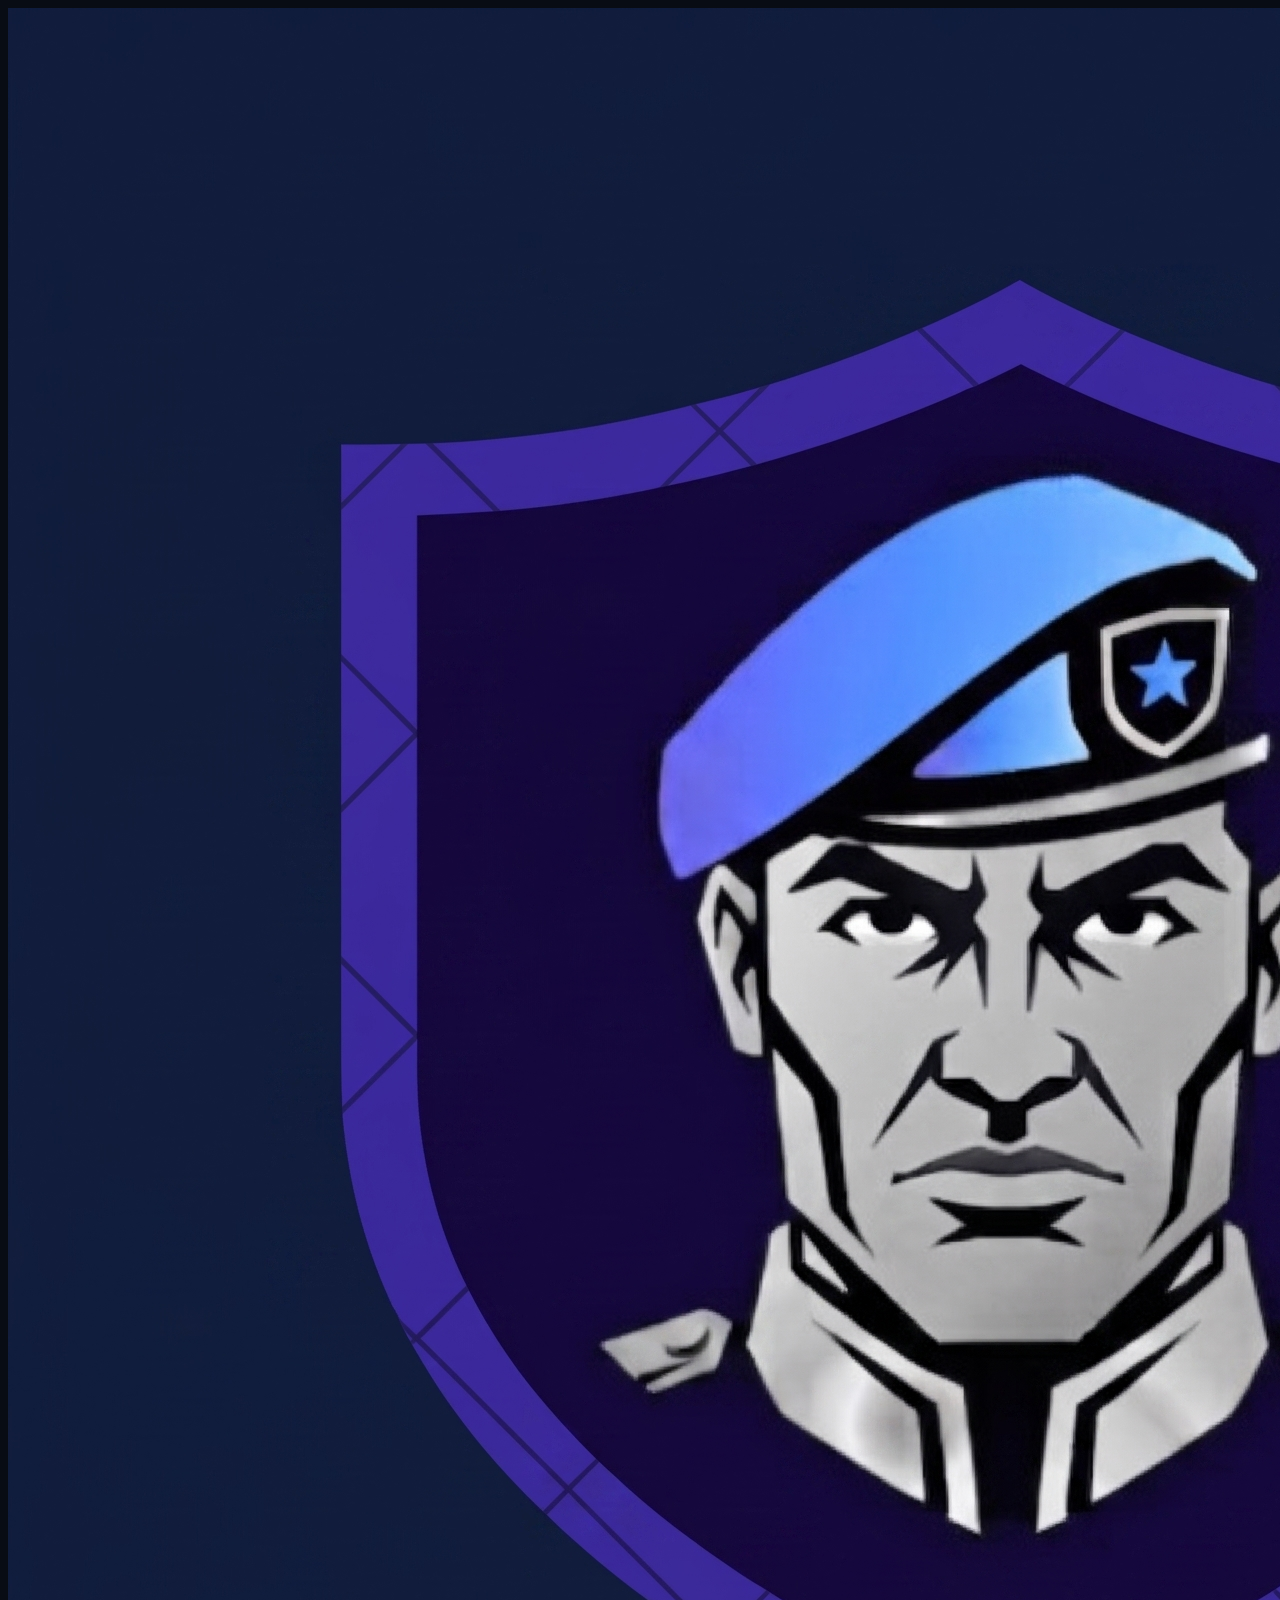
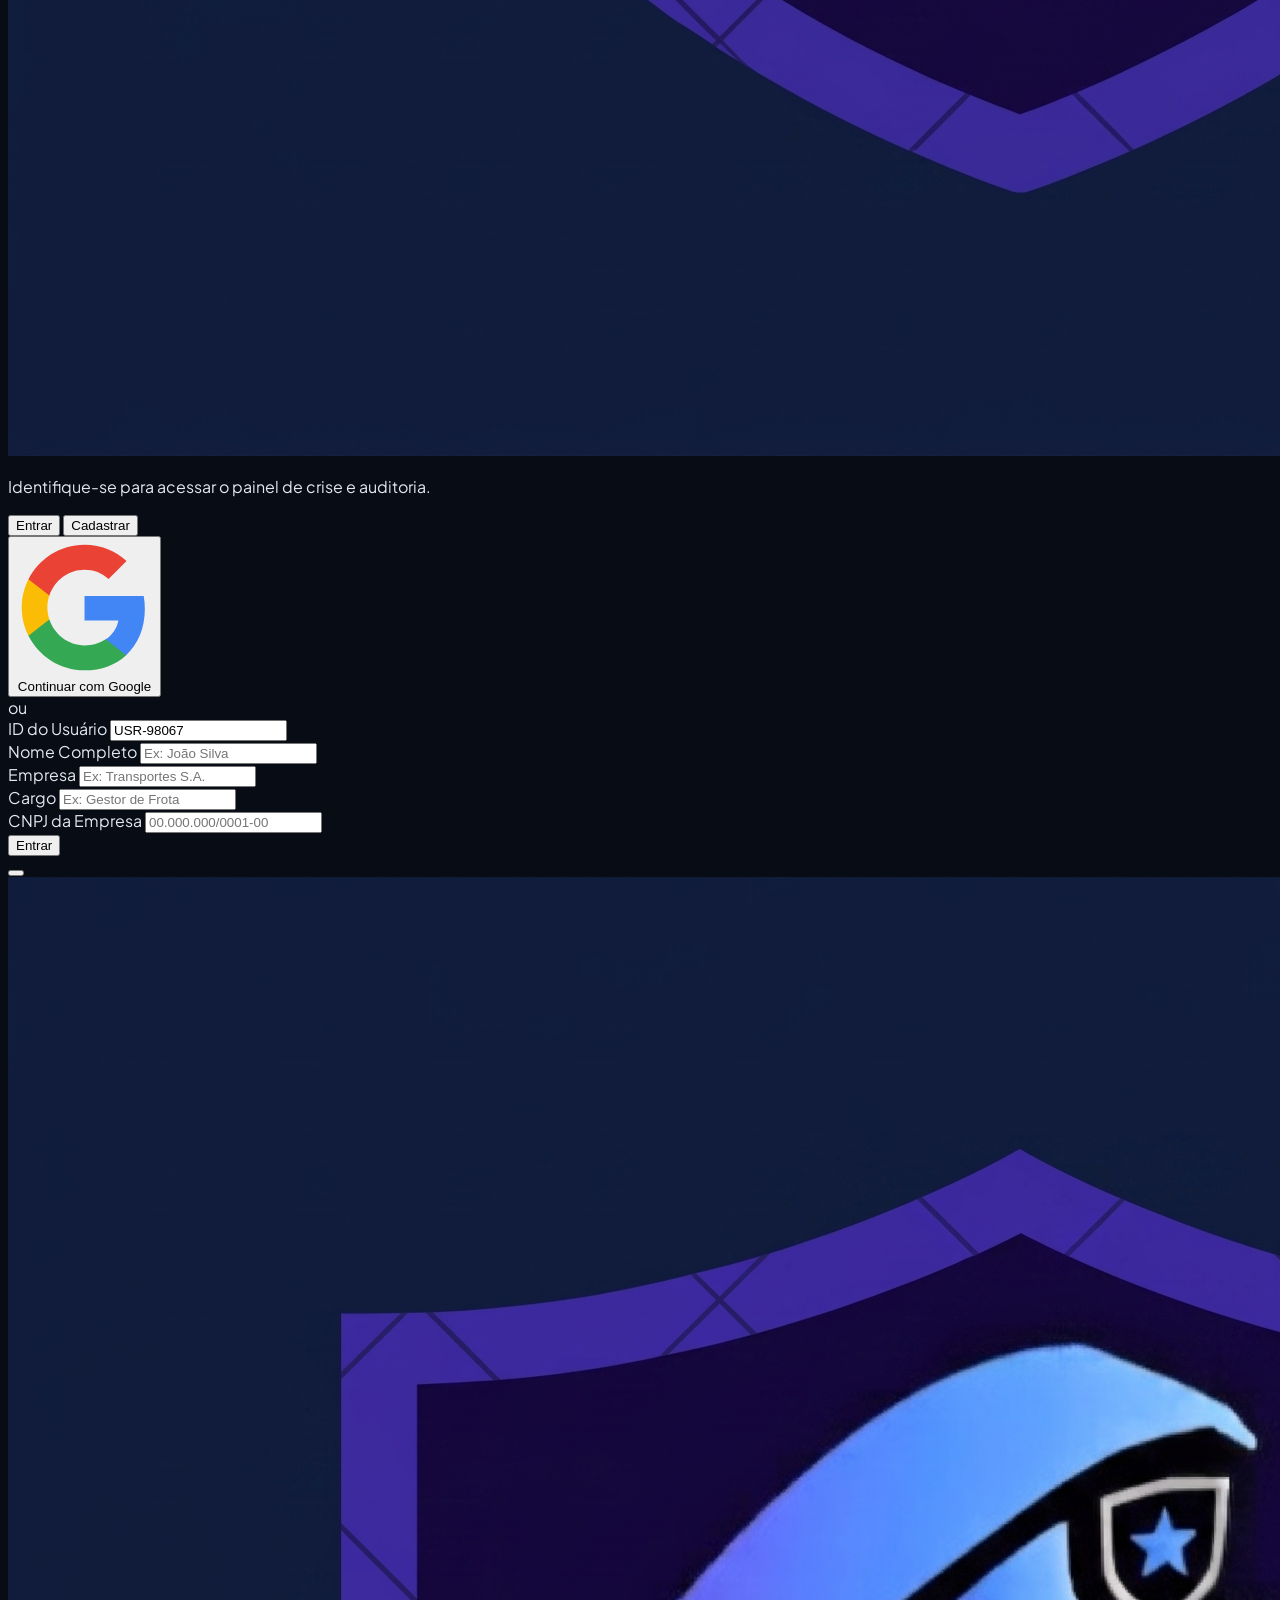
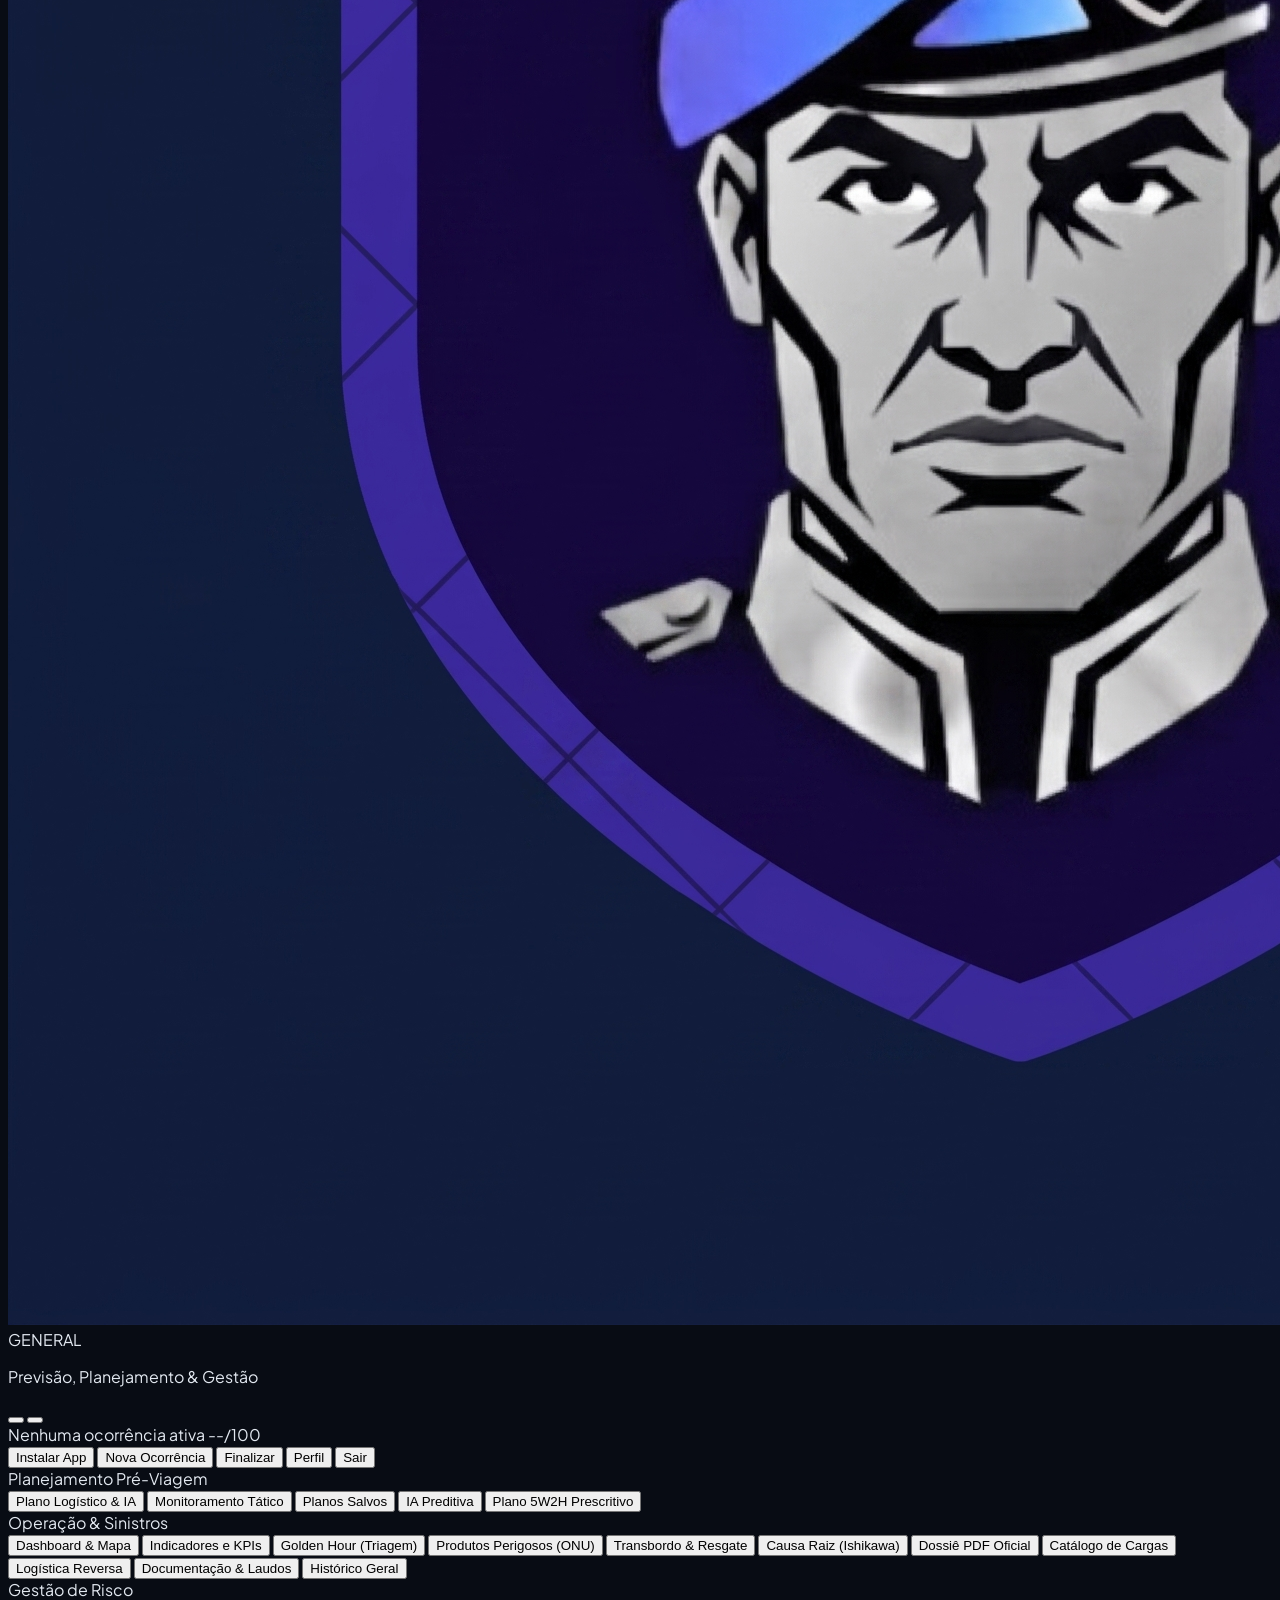
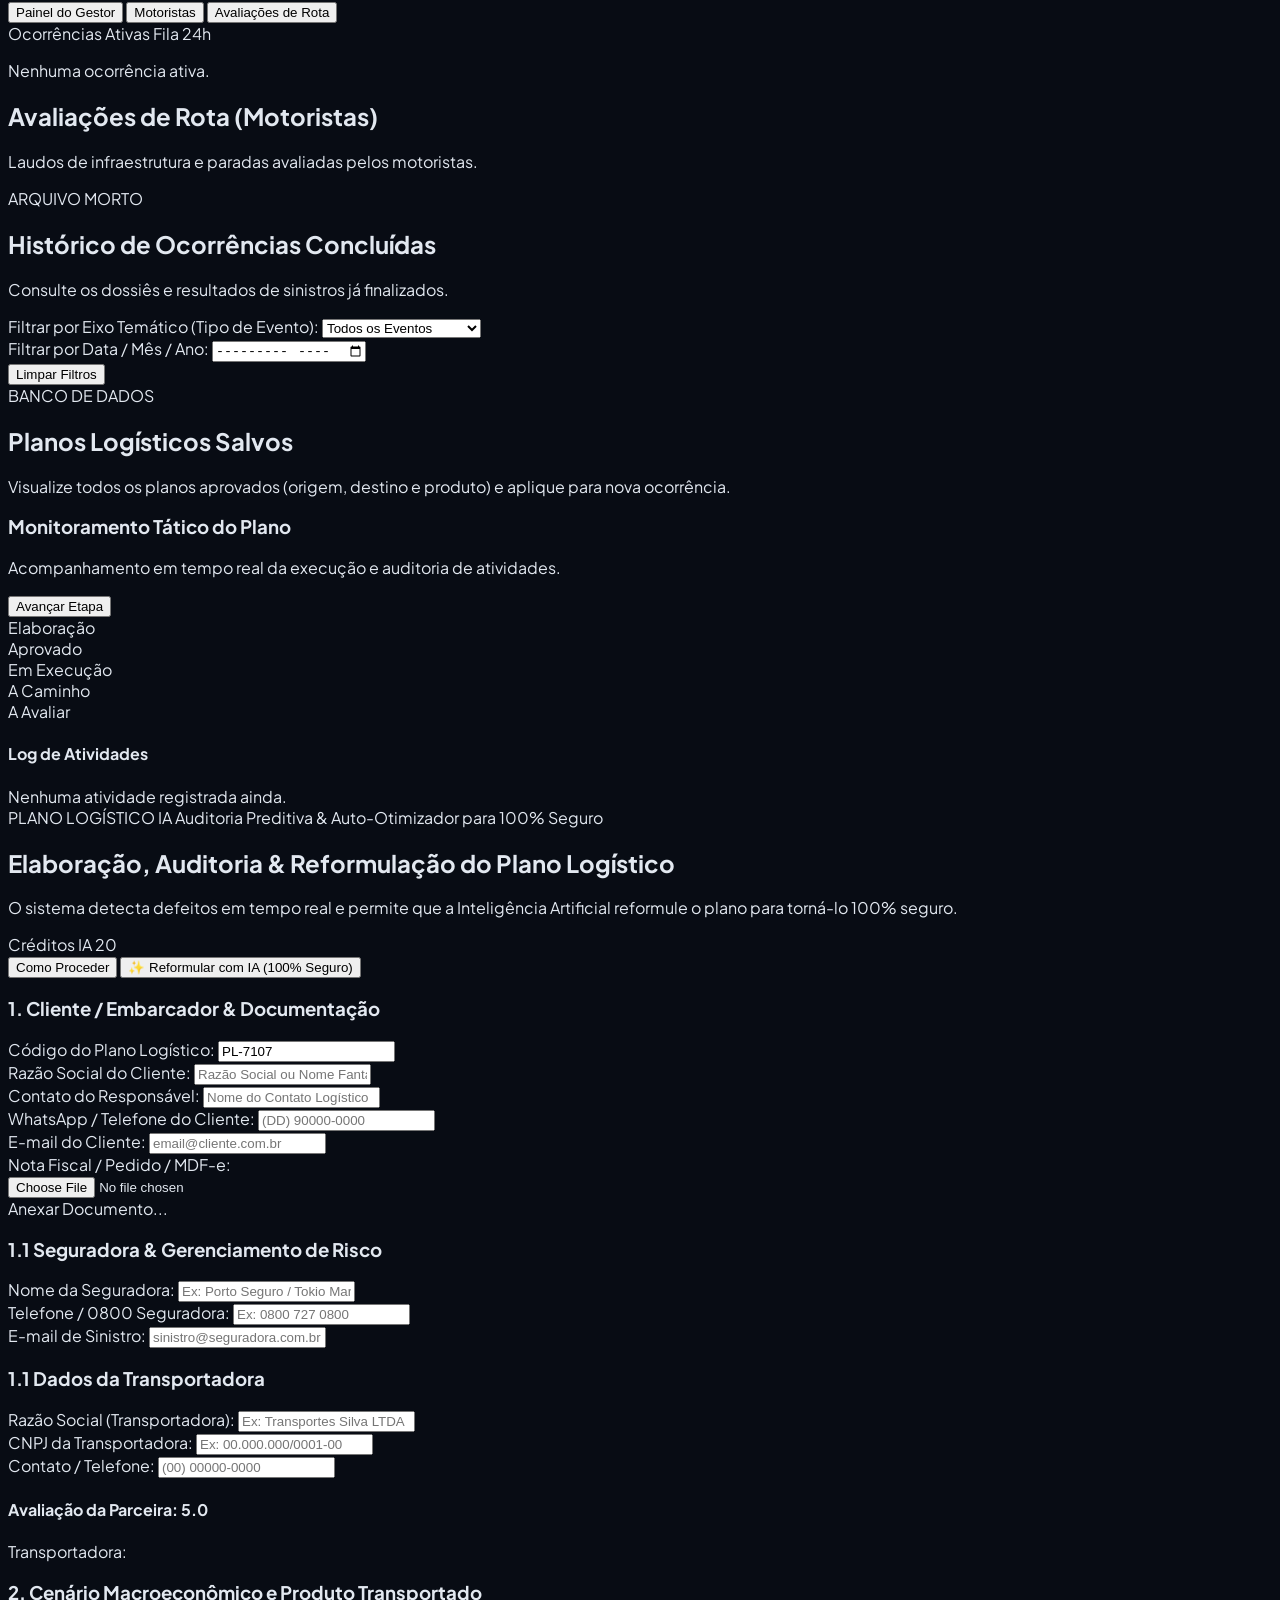
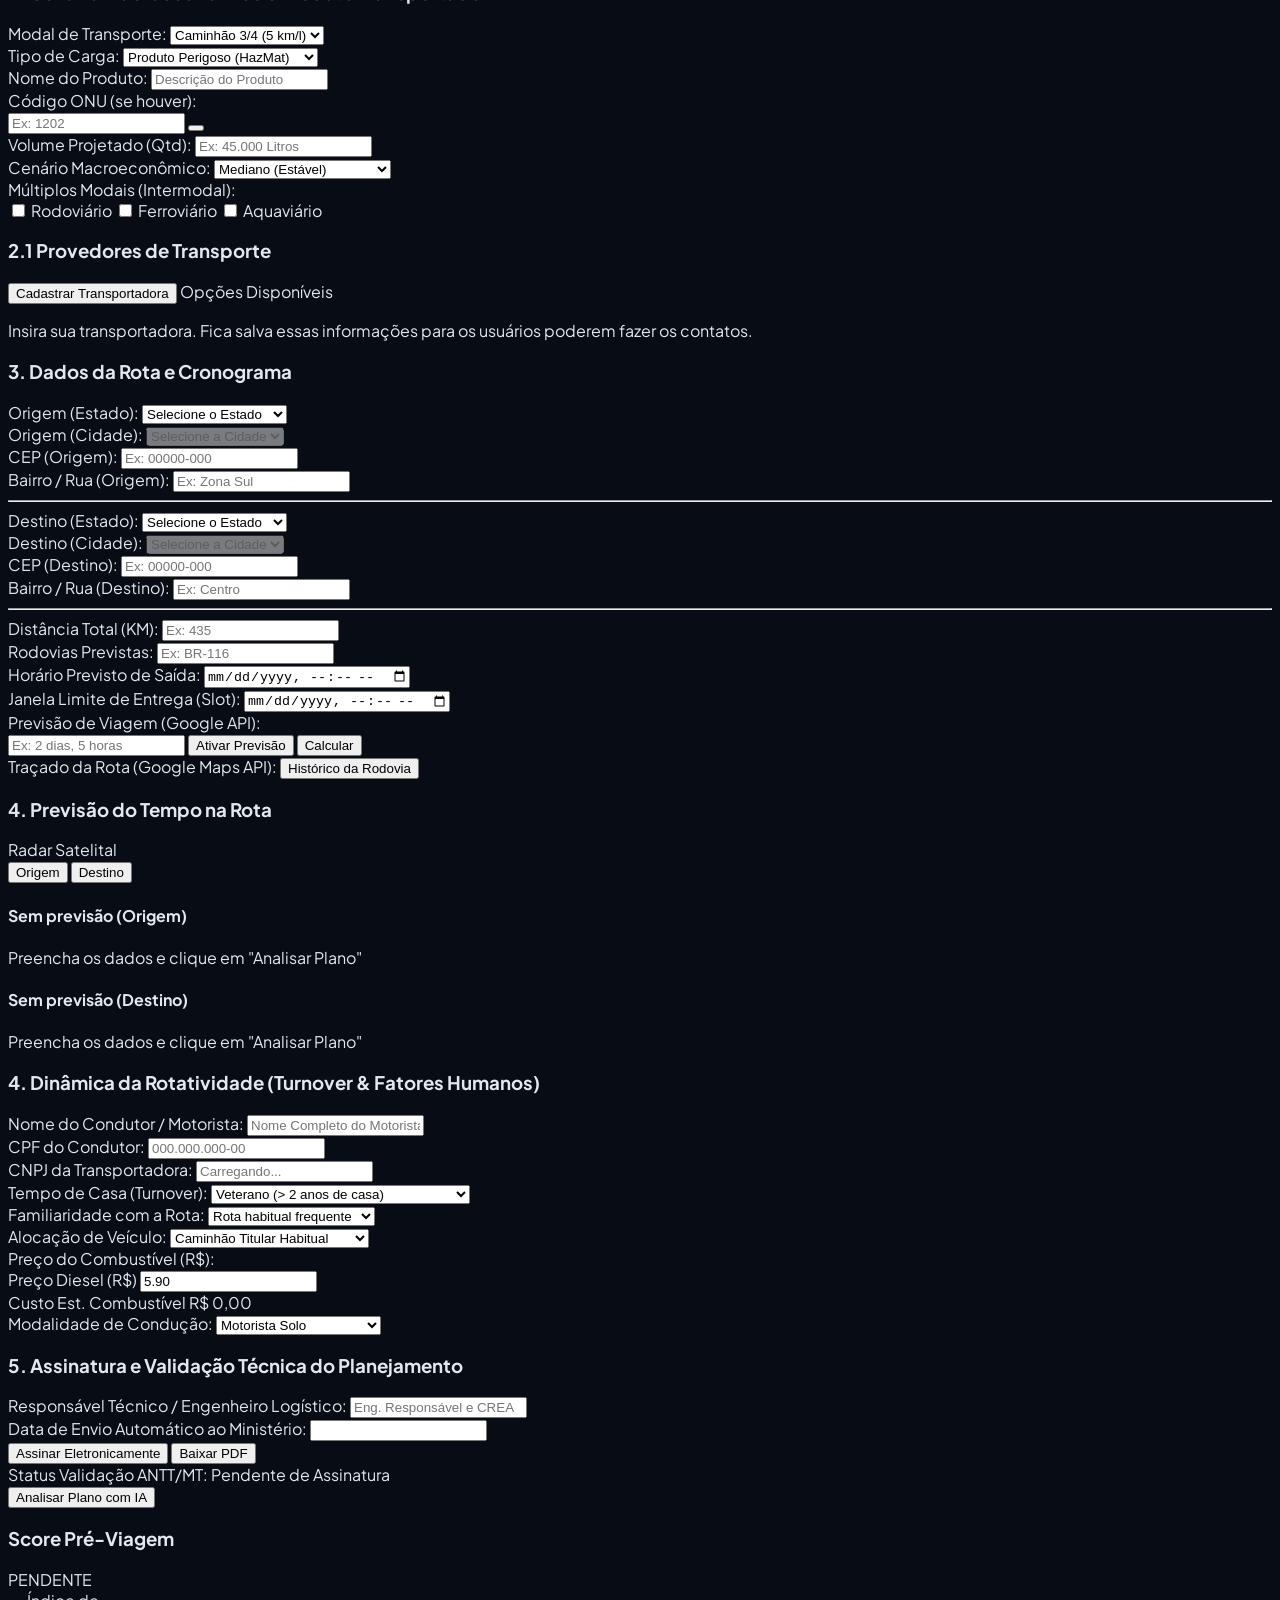
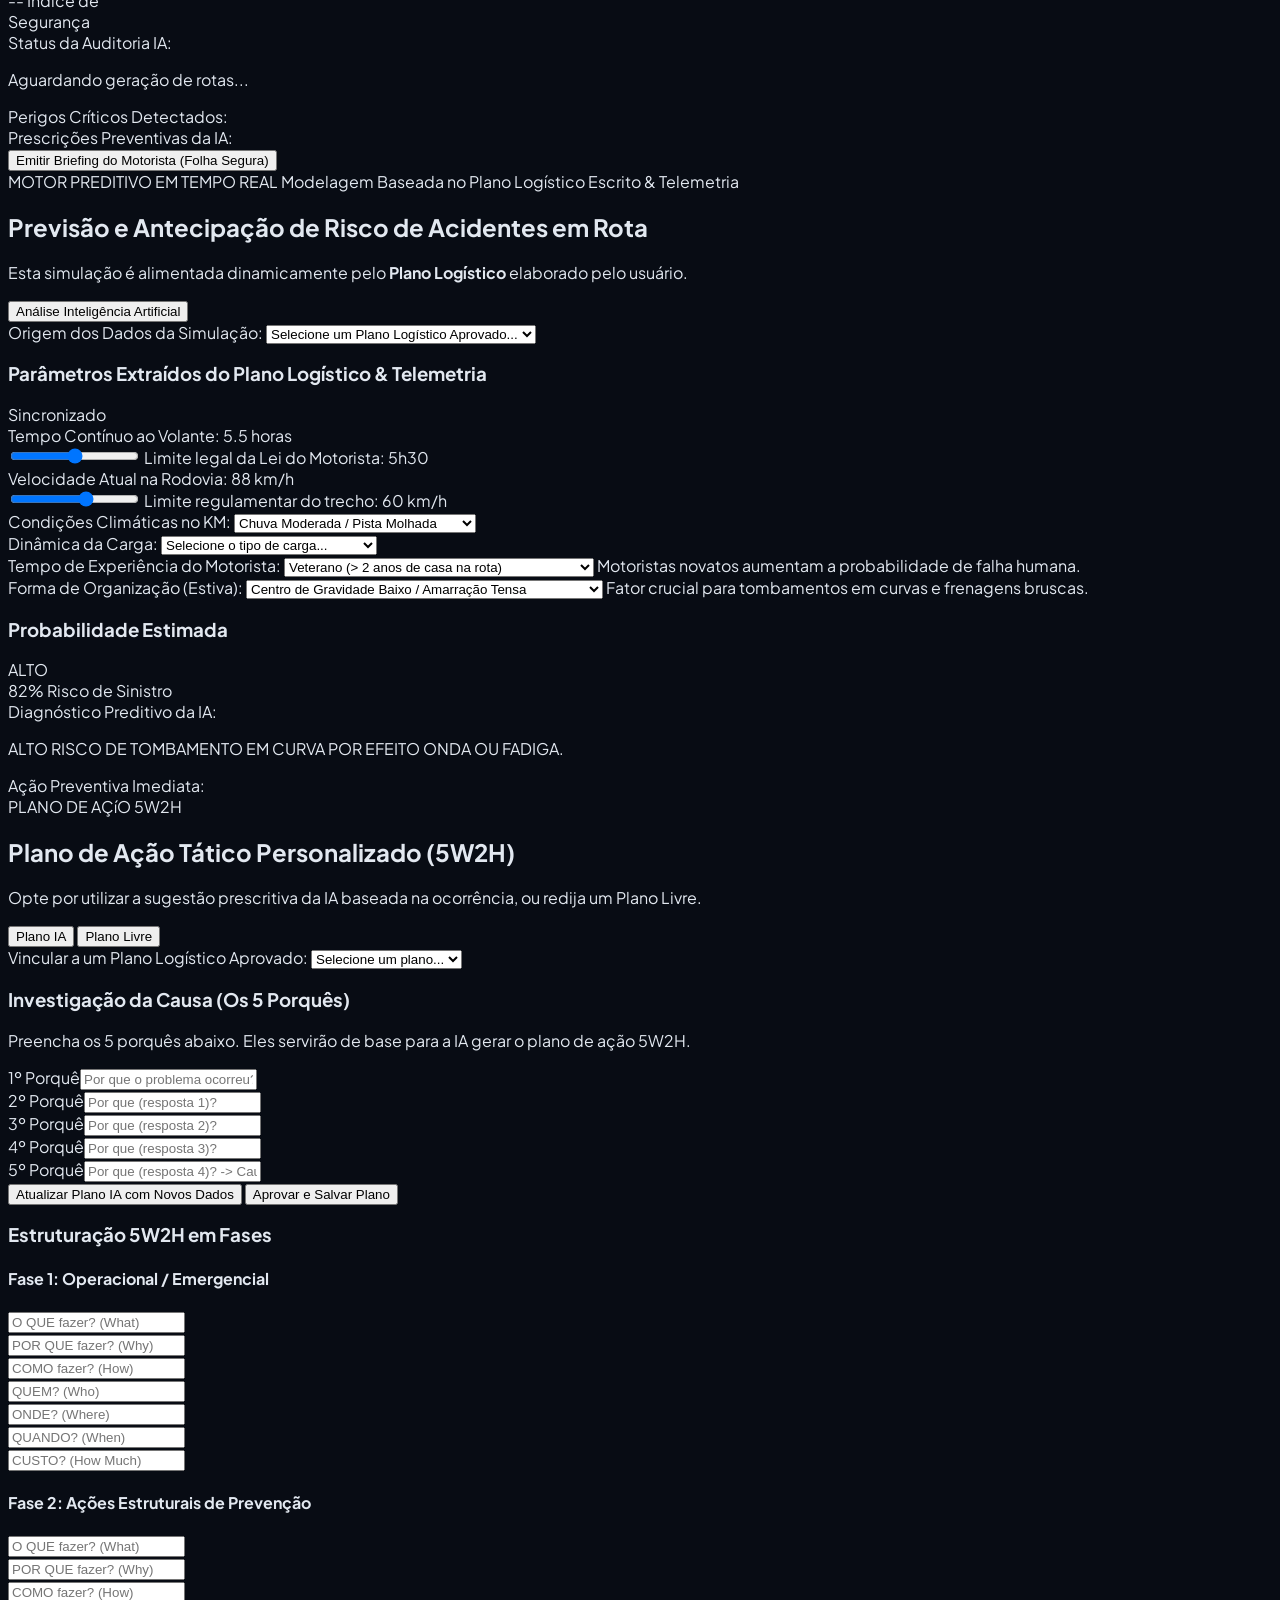
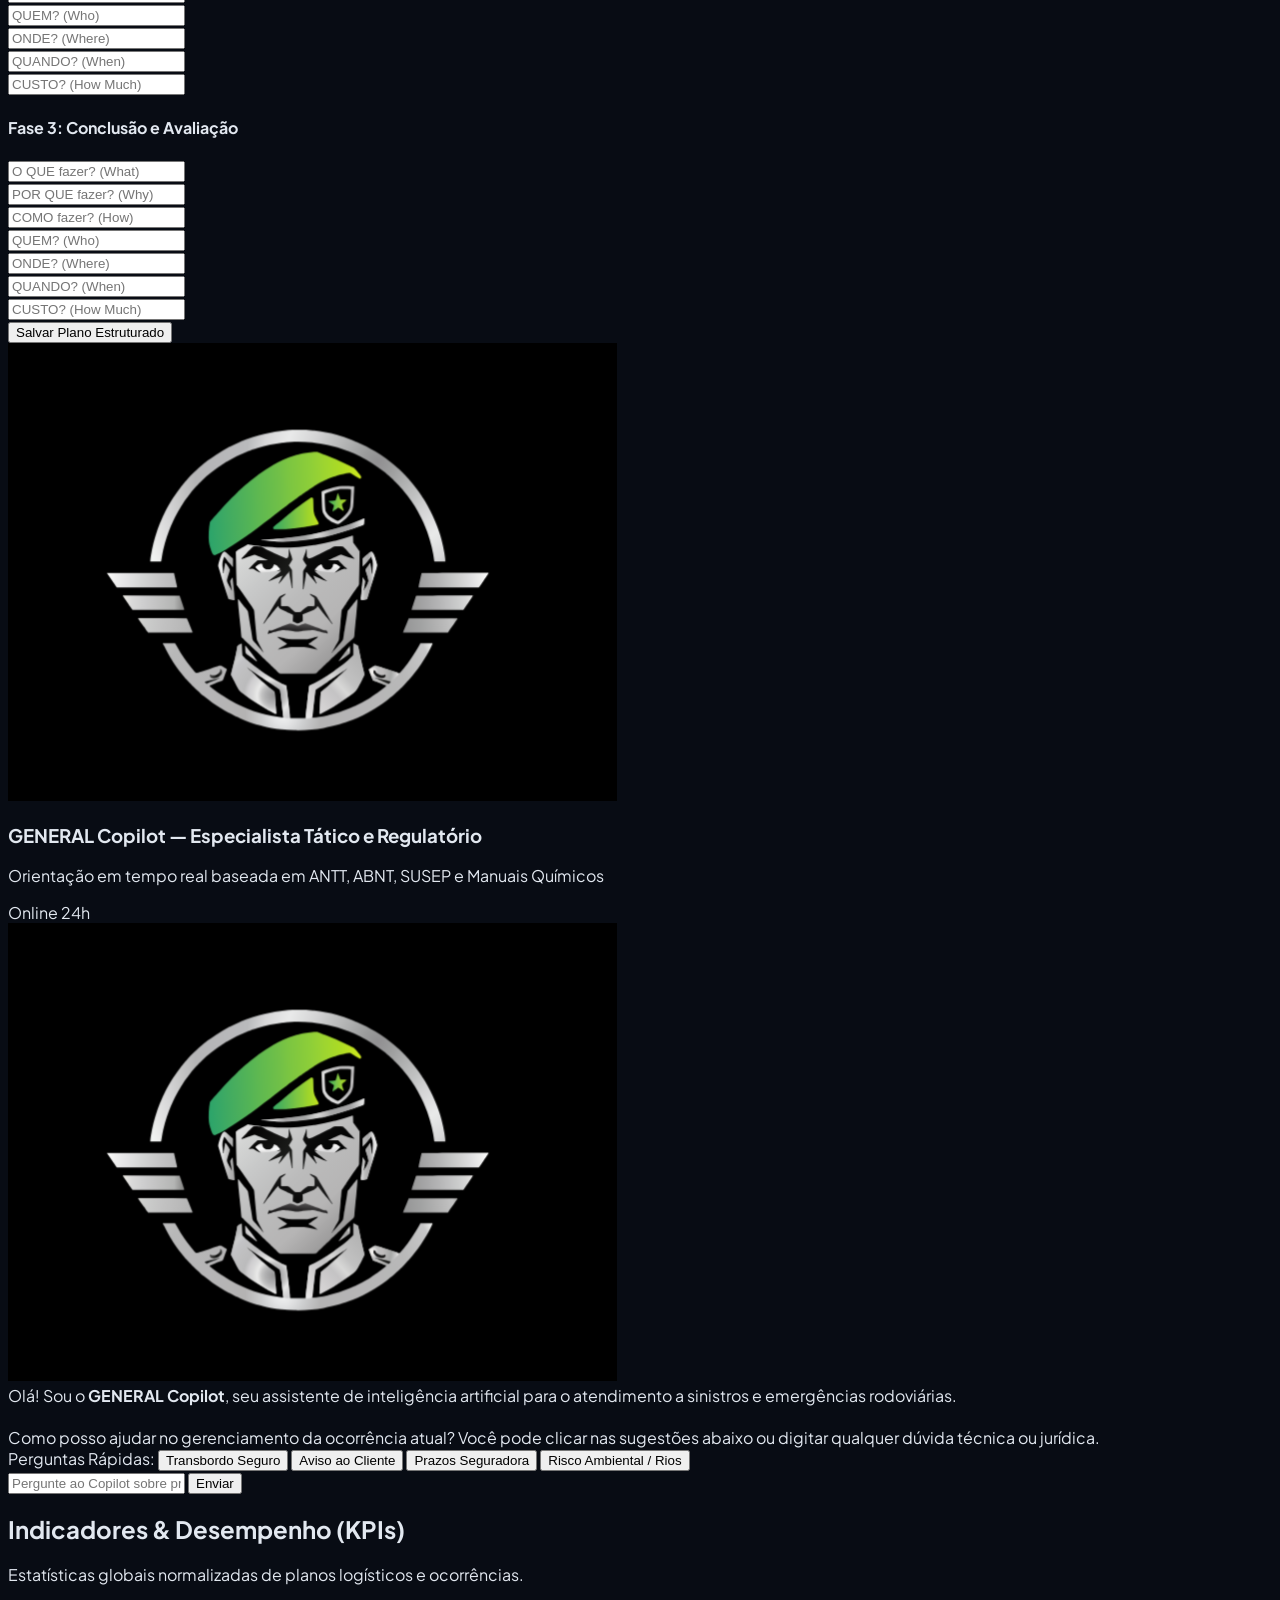
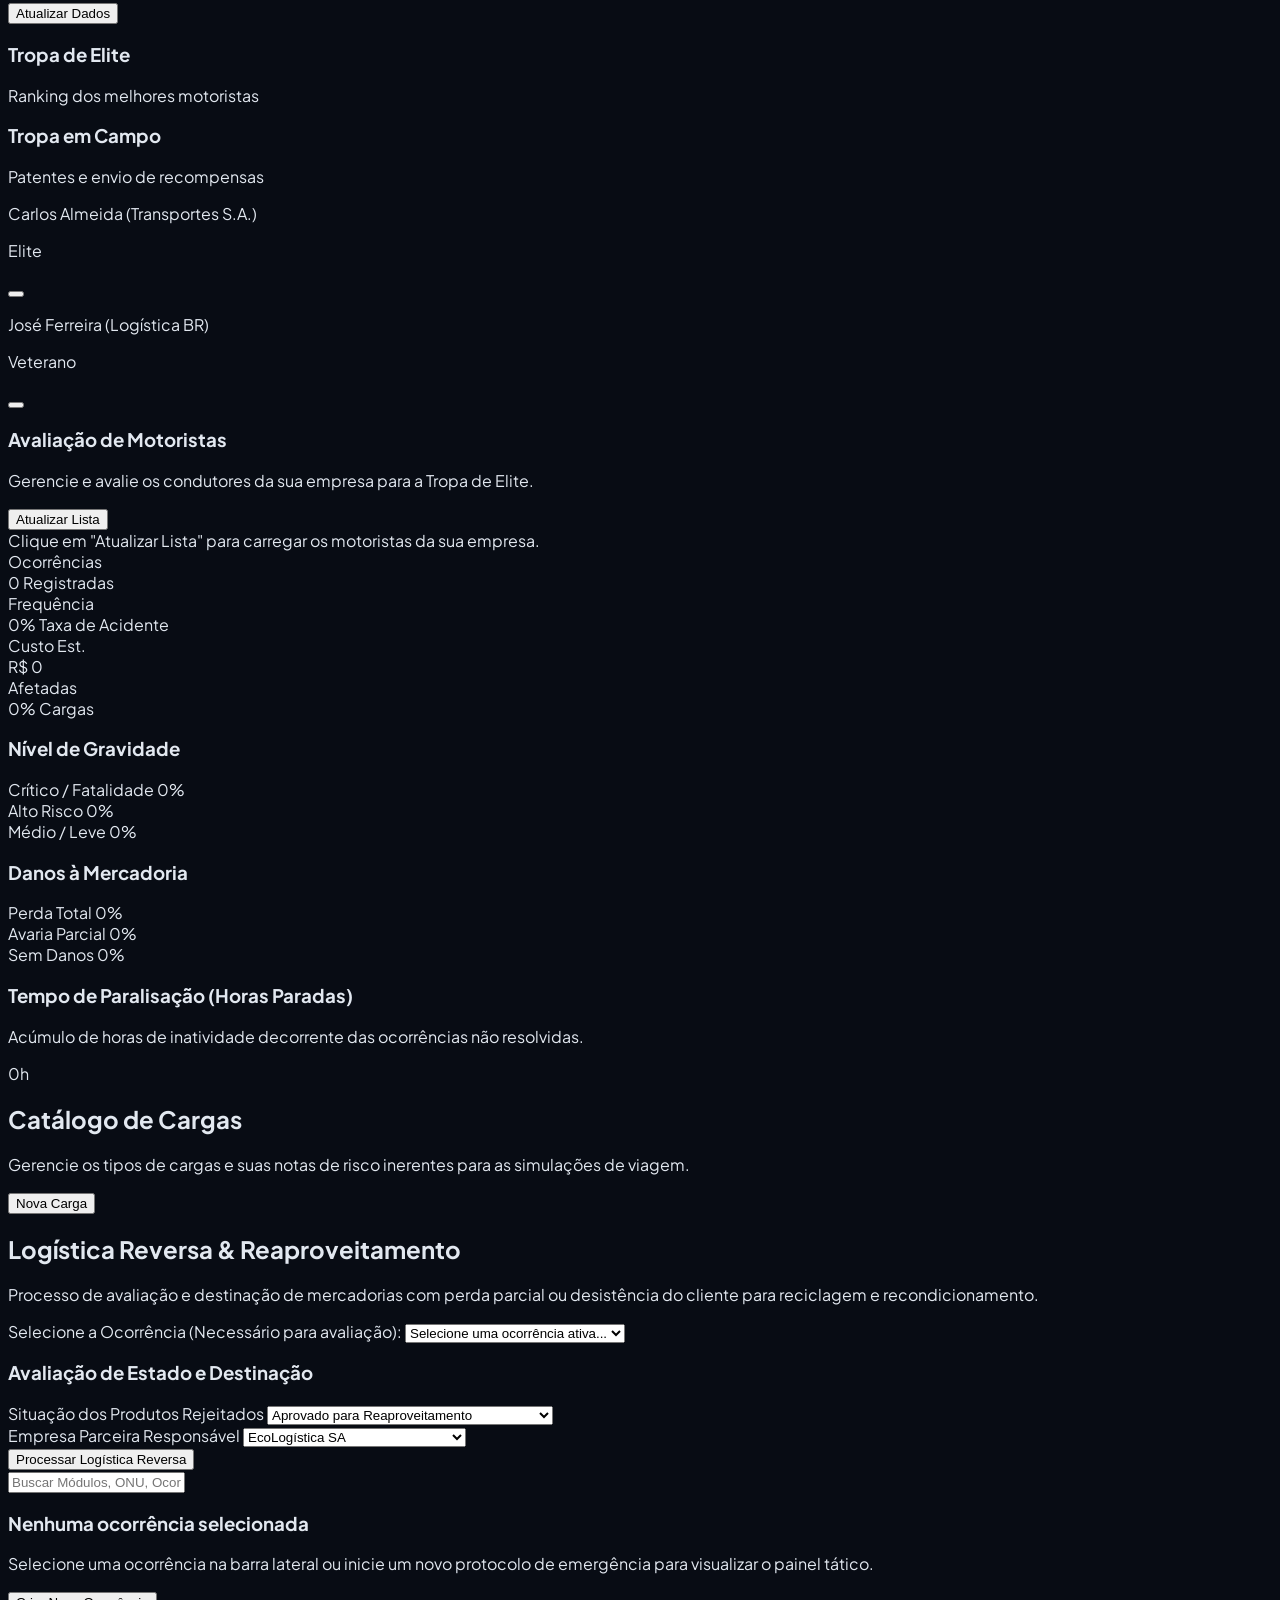
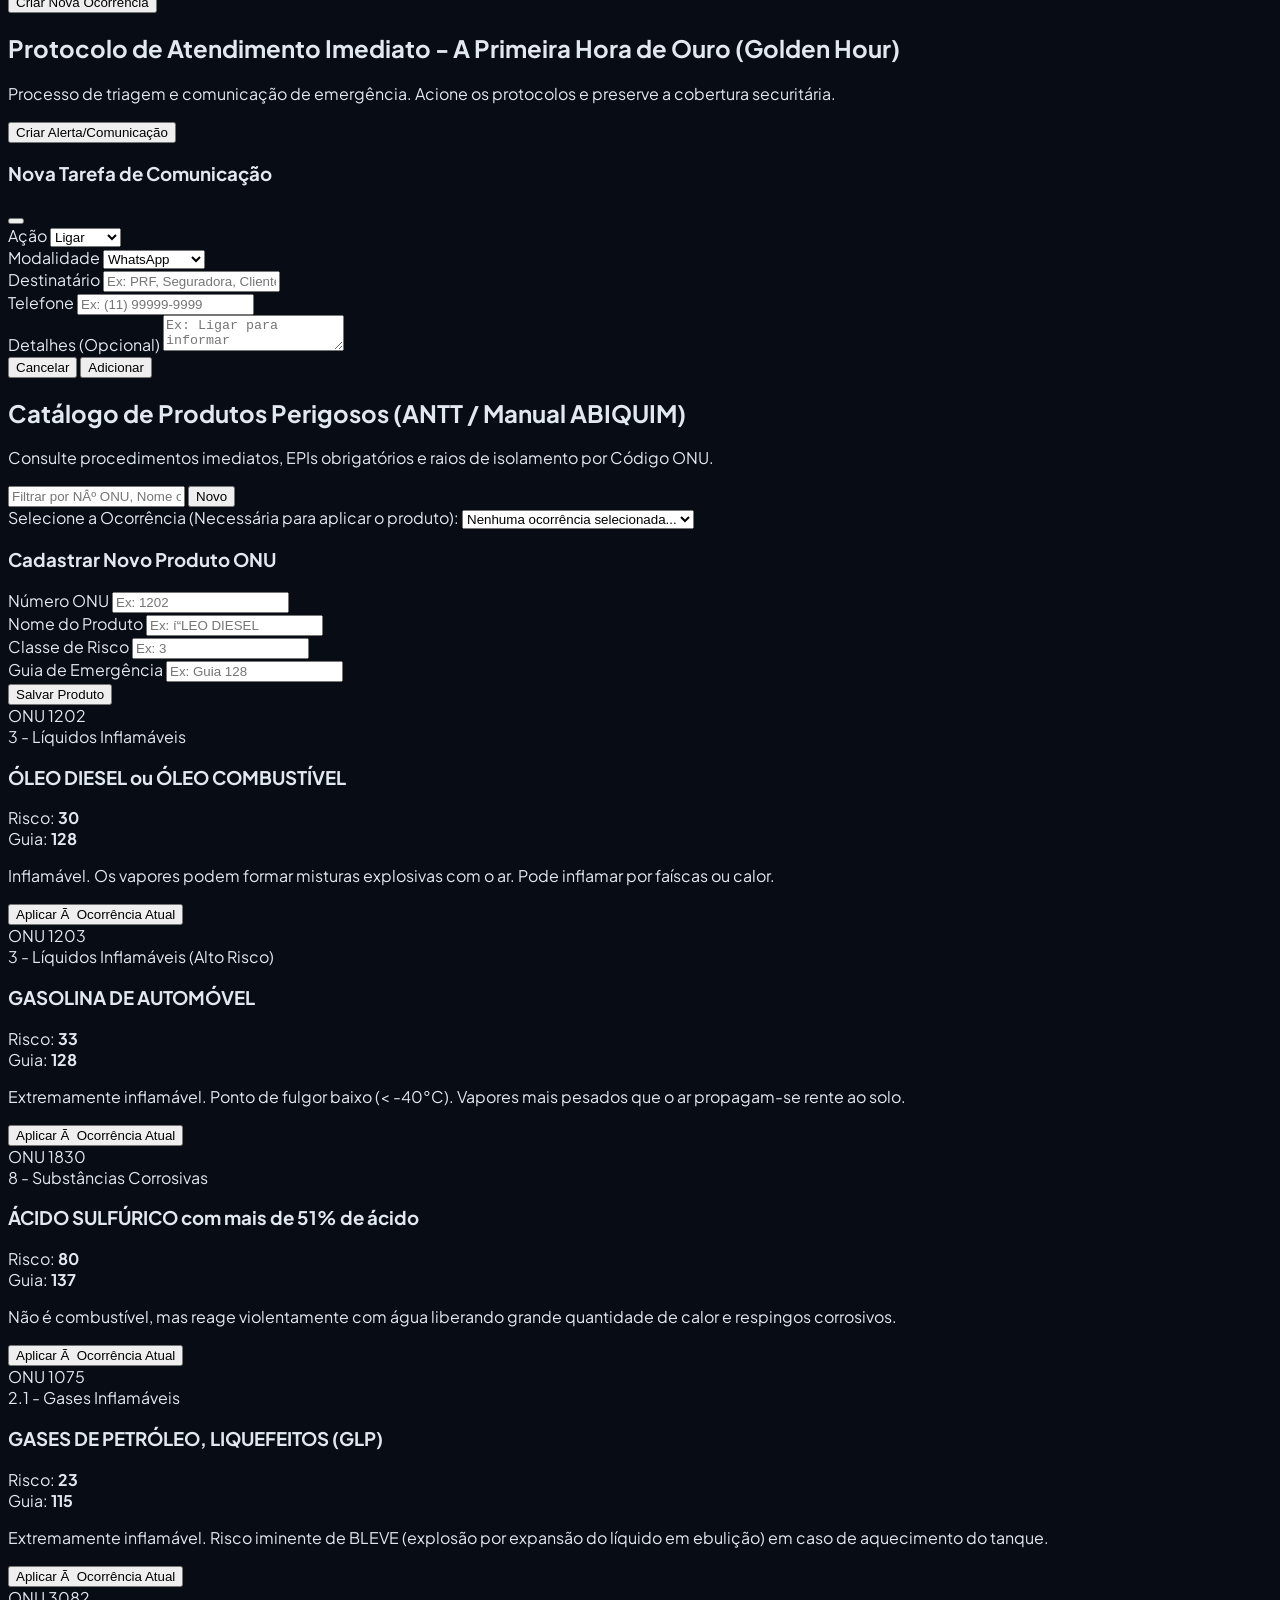
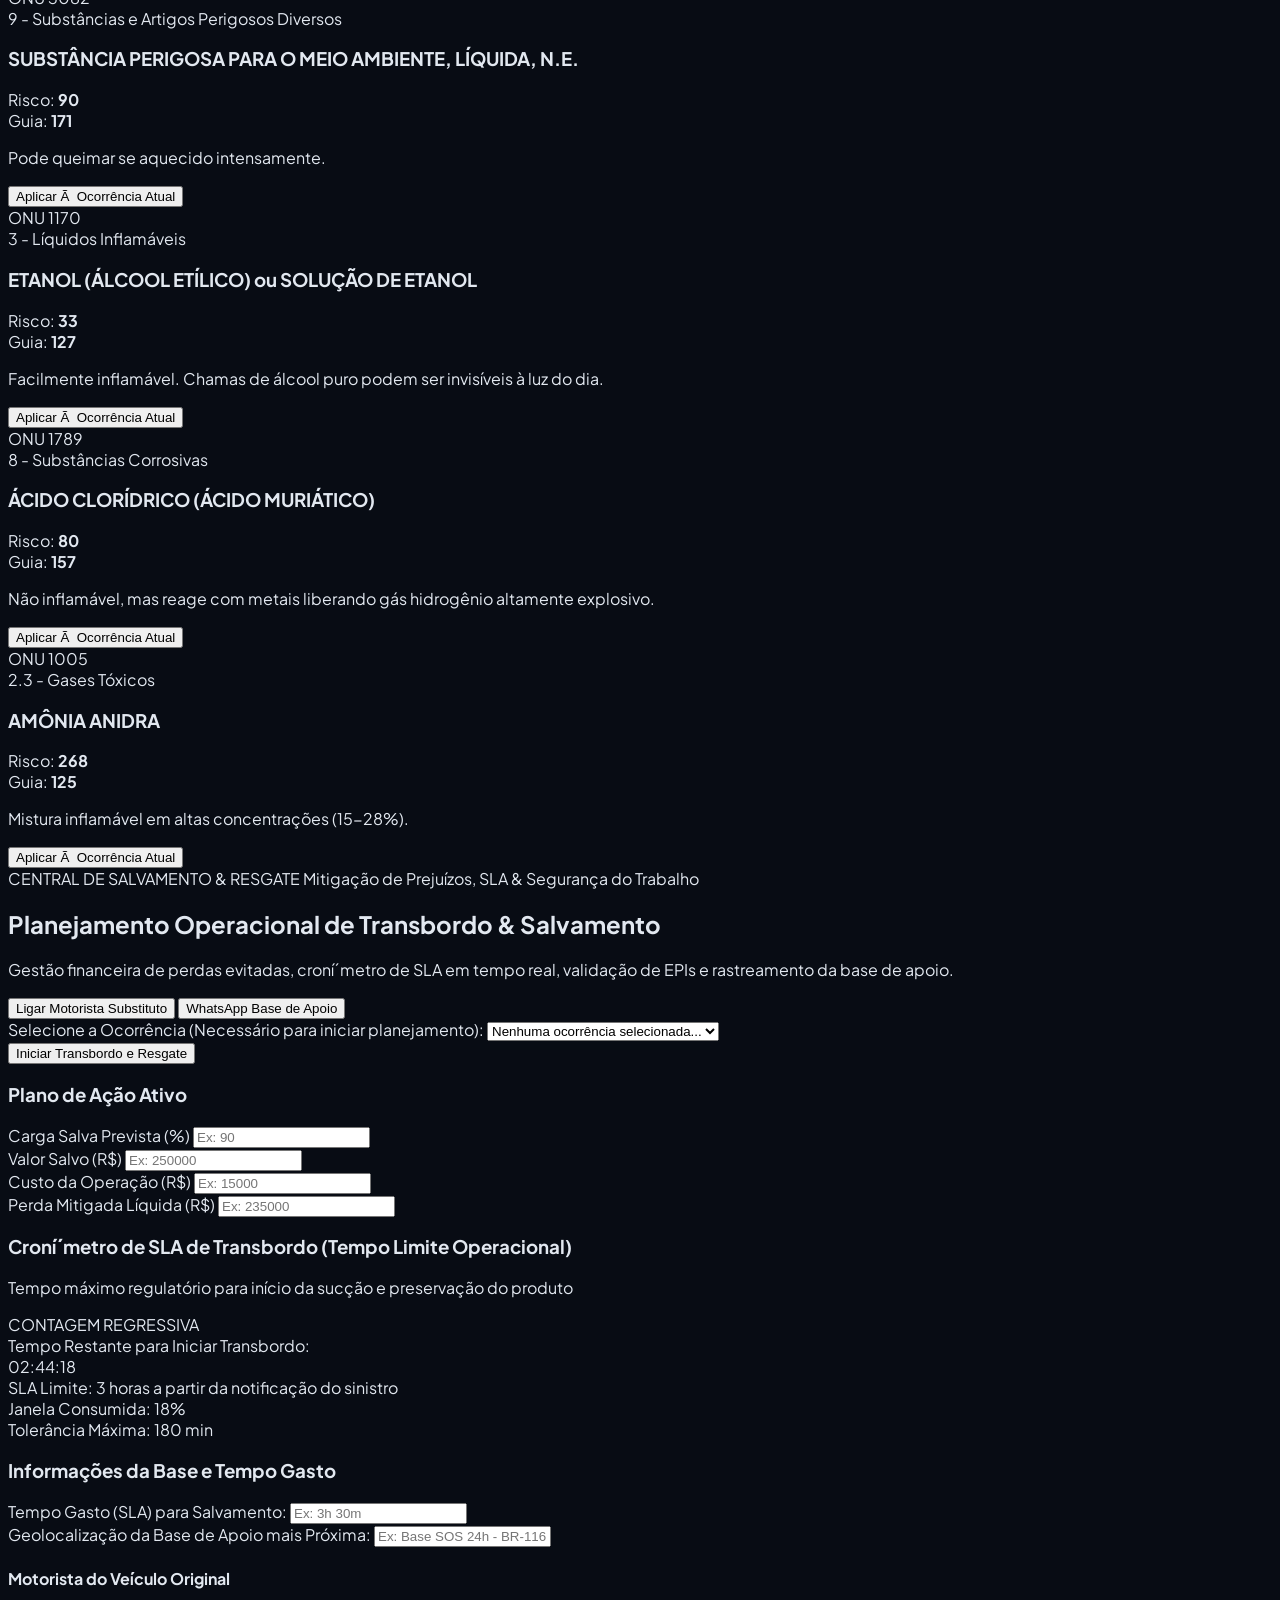
==== commit 6df76b2f: "Deploy latest fixes from general-app" ====
--- a/index.html
+++ b/index.html
@@ -85,52 +85,27 @@
           colors: {
 
 
-            brand: { 50: '#eff6ff', 500: '#3b82f6', 600: '#2563eb', 700: '#1d4ed8', 900: '#1e3a8a', 950: '#0f172a' },
-            slate: {
-              50: 'var(--tw-slate-50, #f8fafc)',
-              100: 'var(--tw-slate-100, #f1f5f9)',
-              200: 'var(--tw-slate-200, #e2e8f0)',
-              300: 'var(--tw-slate-300, #cbd5e1)',
-              400: 'var(--tw-slate-400, #94a3b8)',
-              500: 'var(--tw-slate-500, #64748b)',
-              600: 'var(--tw-slate-600, #475569)',
-              700: 'var(--tw-slate-700, #334155)',
-              800: 'var(--tw-slate-800, #1e293b)',
-              900: 'var(--tw-slate-900, #0f172a)',
-              950: 'var(--tw-slate-950, #020617)'
-            },
-            blue: {
-              50: 'var(--tw-blue-50, #eff6ff)',
-              100: 'var(--tw-blue-100, #dbeafe)',
-              200: 'var(--tw-blue-200, #bfdbfe)',
-              300: 'var(--tw-blue-300, #93c5fd)',
-              400: 'var(--tw-blue-400, #60a5fa)',
-              500: 'var(--tw-blue-500, #3b82f6)',
-              600: 'var(--tw-blue-600, #2563eb)',
-              700: 'var(--tw-blue-700, #1d4ed8)',
-              800: 'var(--tw-blue-800, #1e40af)',
-              900: 'var(--tw-blue-900, #1e3a8a)',
-              950: 'var(--tw-blue-950, #172554)'
-            },
-            rose: {
-              300: 'var(--tw-rose-300, #fda4af)',
-              400: 'var(--tw-rose-400, #fb7185)',
-              500: 'var(--tw-rose-500, #f43f5e)',
-              600: 'var(--tw-rose-600, #e11d48)',
-              900: 'var(--tw-rose-900, #881337)',
-              950: 'var(--tw-rose-950, #4c0519)'
-            },
-            emerald: {
-              400: 'var(--tw-emerald-400, #34d399)',
-              500: 'var(--tw-emerald-500, #10b981)',
-              600: 'var(--tw-emerald-600, #059669)',
-              900: 'var(--tw-emerald-900, #064e3b)',
-              950: 'var(--tw-emerald-950, #022c22)'
-            },
-            amber: {
-              400: 'var(--tw-amber-400, #fbbf24)',
-              500: 'var(--tw-amber-500, #f59e0b)',
-              900: 'var(--tw-amber-900, #78350f)'
+            brand: {
+
+
+              50: '#eff6ff',
+
+
+              500: '#3b82f6',
+
+
+              600: '#2563eb',
+
+
+              700: '#1d4ed8',
+
+
+              900: '#1e3a8a',
+
+
+              950: '#0f172a'
+
+
             }
 
 
@@ -180,17 +155,15 @@
 
 
 
-    <!-- Global Error Handler -->
-    <script>
-      window.onerror = function(msg, url, lineNo, columnNo, error) {
-        if (msg.includes('ResizeObserver')) return; // ignore benign errors
-        alert('ERRO JS: ' + msg + '\nLinha: ' + lineNo);
-        return false;
-      };
-      window.addEventListener('unhandledrejection', function(event) {
-        alert('ERRO ASYNC: ' + event.reason);
-      });
-    </script>
+    <style>
+    body.light-mode { background: #f8fafc; color: #0f172a; }
+    body.light-mode .bg-slate-950 { background-color: #f1f5f9 !important; }
+    body.light-mode .bg-slate-900 { background-color: #ffffff !important; border-color: #e2e8f0 !important; }
+    body.light-mode .text-slate-400 { color: #64748b !important; }
+    body.light-mode .text-white { color: #0f172a !important; }
+    body.light-mode .border-slate-800, body.light-mode .border-slate-700 { border-color: #e2e8f0 !important; }
+    </style>
+    
 </head>
 
 
@@ -874,12 +847,65 @@
 
           </button>
 
-          <button data-tab="driver-registration" onclick="App.switchTab('driver-registration')" class="nav-button w-full flex items-center gap-3 px-3 py-2.5 rounded-xl text-xs font-bold text-slate-400 hover:bg-slate-800 hover:text-slate-200 transition-all">
-            <i data-lucide="user-plus" class="w-4 h-4 text-orange-400"></i>
-            Cadastrar Motorista
+
+        </nav>
+
+
+      </div>
+
+
+
+
+
+
+
+
+      <!-- Seção de Riscos -->
+
+
+      <div>
+
+
+        <span class="text-[11px] font-bold text-rose-500 uppercase tracking-wider block mb-2 px-2 mt-4 flex items-center gap-1"><i data-lucide="shield-alert" class="w-3 h-3"></i> Gestão de Risco</span>
+
+
+        <nav class="space-y-1">
+
+
+          <button data-tab="risk-dashboard" onclick="App.switchTab('risk-dashboard')" class="nav-button w-full flex items-center gap-3 px-3 py-2.5 rounded-xl text-xs font-bold text-slate-400 hover:bg-slate-800 hover:text-slate-200 transition-all">
+
+
+            <i data-lucide="shield-alert" class="w-4 h-4 text-rose-400"></i>
+
+
+            Painel do Gestor
+
+
           </button>
 
 
+          
+          <!-- Motoristas Vinculados -->
+          <button data-tab="motoristas" onclick="App.switchTab('motoristas')" class="nav-button w-full flex items-center gap-3 px-3 py-2.5 rounded-xl text-xs font-bold text-slate-400 hover:text-white hover:bg-slate-800/50 transition-all group">
+            <i data-lucide="users" class="w-4 h-4 opacity-50 group-hover:opacity-100 group-[.active]:opacity-100 group-[.active]:text-blue-400 transition-opacity"></i>
+            Motoristas
+          </button>
+
+          <button data-tab="driver-evaluations" onclick="App.switchTab('driver-evaluations')" class="nav-button w-full flex items-center gap-3 px-3 py-2.5 rounded-xl text-xs font-bold text-slate-400 hover:bg-slate-800 hover:text-slate-200 transition-all">
+
+
+            <i data-lucide="clipboard-check" class="w-4 h-4 text-emerald-400"></i>
+
+
+            Avaliações de Rota
+
+
+          </button>
+
+
+    
+
+
         </nav>
 
 
@@ -889,49 +915,223 @@
 
 
 
-
-
-
-      <!-- Seção de Riscos -->
-
-
-      <div>
-
-
-        <span class="text-[11px] font-bold text-rose-500 uppercase tracking-wider block mb-2 px-2 mt-4 flex items-center gap-1"><i data-lucide="shield-alert" class="w-3 h-3"></i> Gestão de Risco</span>
-
-
-        <nav class="space-y-1">
-
-
-          <button data-tab="risk-dashboard" onclick="App.switchTab('risk-dashboard')" class="nav-button w-full flex items-center gap-3 px-3 py-2.5 rounded-xl text-xs font-bold text-slate-400 hover:bg-slate-800 hover:text-slate-200 transition-all">
-
-
-            <i data-lucide="shield-alert" class="w-4 h-4 text-rose-400"></i>
-
-
-            Painel do Gestor
-
-
-          </button>
-
-
-          <button data-tab="driver-evaluations" onclick="App.switchTab('driver-evaluations')" class="nav-button w-full flex items-center gap-3 px-3 py-2.5 rounded-xl text-xs font-bold text-slate-400 hover:bg-slate-800 hover:text-slate-200 transition-all">
-
-
-            <i data-lucide="clipboard-check" class="w-4 h-4 text-emerald-400"></i>
-
-
-            Avaliações de Rota
-
-
-          </button>
+      <!-- Ocorrências Recentes -->
+
+
+      <div class="flex-1 flex flex-col min-h-0 mt-4">
+
+
+        <div class="flex items-center justify-between mb-2 px-2">
+
+
+          <span class="text-[11px] font-bold text-slate-500 uppercase tracking-wider">Ocorrências Ativas</span>
+
+
+          <span class="text-[10px] bg-slate-800 text-slate-400 px-1.5 py-0.2 rounded font-mono">Fila 24h</span>
+
+
+        </div>
+
+
+        <div id="incidents-sidebar-list" class="flex-1 overflow-y-auto pr-1 mb-4 border-b border-slate-800 pb-2">
+
+
+          <!-- Populated by JS -->
+
+
+        </div>
+
+
+
+
+
+      </div>
+
+
+    </aside>
+
+
+
+
+
+    <!-- CONTENT AREA -->
+
+
+    <main class="flex-1 overflow-y-auto p-4 lg:p-6 space-y-6 pb-24 lg:pb-6">
+
+
+
+
+
+    <!-- VIEW: AVALIAÇÕES DE ROTA (GESTOR) -->
+
+
+    <div id="view-driver-evaluations" class="tab-view hidden space-y-6">
+
+
+      <h2 class="text-xl font-black text-white flex items-center gap-2">
+
+
+        <i data-lucide="clipboard-check" class="w-6 h-6 text-emerald-400"></i>
+
+
+        Avaliações de Rota (Motoristas)
+
+
+      </h2>
+
+
+      <p class="text-xs text-slate-400 mt-1">Laudos de infraestrutura e paradas avaliadas pelos motoristas.</p>
+
+
+      
+
+
+      <div id="driver-evaluations-container" class="space-y-4">
+
+
+         <!-- Renderizado via JS -->
+
+
+      </div>
+
+
+    </div>
 
 
     
 
 
-        </nav>
+
+
+
+
+
+
+      <!-- ============================================== -->
+
+
+      <!-- VIEW: HISTÓRICO GERAL (CONCLUê?DAS) -->
+
+
+      <!-- ============================================== -->
+
+
+      <div id="view-history" class="tab-view hidden space-y-6">
+
+
+        <div class="bg-gradient-to-r from-slate-900 via-slate-950 to-slate-900 border border-slate-800 p-6 rounded-2xl flex flex-col md:flex-row items-start md:items-center justify-between gap-4">
+
+
+          <div>
+
+
+            <div class="flex items-center gap-2 mb-1">
+
+
+              <span class="text-xs font-bold bg-slate-800 text-slate-300 px-2.5 py-0.5 rounded-full">ARQUIVO MORTO</span>
+
+
+            </div>
+
+
+            <h2 class="text-xl font-black text-white">Histórico de Ocorrências Concluídas</h2>
+
+
+            <p class="text-xs text-slate-400 mt-1">Consulte os dossiês e resultados de sinistros já finalizados.</p>
+
+
+          </div>
+
+
+        </div>
+
+
+
+
+
+        <!-- History Filters -->
+
+
+        <div class="bg-slate-900/40 border border-slate-800 p-4 rounded-xl flex flex-col sm:flex-row gap-4 mb-4">
+
+
+          <div class="flex-1">
+
+
+            <label class="block text-xs font-semibold text-slate-400 mb-1">Filtrar por Eixo Temático (Tipo de Evento):</label>
+
+
+            <select id="history-filter-type" class="w-full bg-slate-950 border border-slate-800 rounded-lg p-2 text-xs text-white" onchange="App.renderHistoryTab()">
+
+
+              <option value="">Todos os Eventos</option>
+
+
+              <option value="Tombamento">Tombamento</option>
+
+
+              <option value="Colisão Traseira">Colisão Traseira</option>
+
+
+              <option value="Avaria Térmica / Carga">Avaria Térmica / Carga</option>
+
+
+              <option value="Vazamento Químico">Vazamento Químico</option>
+
+
+              <option value="Saída de Pista">Saída de Pista</option>
+
+
+                <option value="Outros">Outros</option>
+
+
+            </select>
+
+
+          </div>
+
+
+          <div class="flex-1">
+
+
+            <label class="block text-xs font-semibold text-slate-400 mb-1">Filtrar por Data / Mês / Ano:</label>
+
+
+            <input type="month" id="history-filter-date" class="w-full bg-slate-950 border border-slate-800 rounded-lg p-2 text-xs text-white" onchange="App.renderHistoryTab()" />
+
+
+          </div>
+
+
+          <div class="flex items-end">
+
+
+            <button onclick="document.getElementById('history-filter-type').value=''; document.getElementById('history-filter-date').value=''; App.renderHistoryTab();" class="w-full sm:w-auto bg-slate-800 hover:bg-slate-700 text-slate-300 font-bold py-2 px-4 rounded-lg text-xs transition-all">
+
+
+              Limpar Filtros
+
+
+            </button>
+
+
+          </div>
+
+
+        </div>
+
+
+
+
+
+        <div id="history-cards-container" class="grid grid-cols-1 md:grid-cols-2 xl:grid-cols-3 gap-6">
+
+
+          <!-- JS Populated -->
+
+
+        </div>
 
 
       </div>
@@ -940,25 +1140,49 @@
 
 
 
-      <!-- Ocorrências Recentes -->
-
-
-      <div class="flex-1 flex flex-col min-h-0 mt-4">
-
-
-        <div class="flex items-center justify-between mb-2 px-2">
-
-
-          <span class="text-[11px] font-bold text-slate-500 uppercase tracking-wider">Ocorrências Ativas</span>
-
-
-          <span class="text-[10px] bg-slate-800 text-slate-400 px-1.5 py-0.2 rounded font-mono">Fila 24h</span>
-
-
-        </div>
-
-
-        <div id="incidents-sidebar-list" class="flex-1 overflow-y-auto pr-1 mb-4 border-b border-slate-800 pb-2">
+      <!-- ============================================== -->
+
+
+      <!-- VIEW: PLANOS SALVOS -->
+
+
+      <!-- ============================================== -->
+
+
+      <div id="view-saved-plans" class="tab-view hidden space-y-6">
+
+
+        <div class="bg-gradient-to-r from-emerald-950 via-slate-900 to-emerald-950 border border-emerald-800/40 p-6 rounded-2xl flex flex-col md:flex-row items-start md:items-center justify-between gap-4">
+
+
+          <div>
+
+
+            <div class="flex items-center gap-2 mb-1">
+
+
+              <span class="text-xs font-bold bg-emerald-500/20 text-emerald-400 border border-emerald-500/30 px-2.5 py-0.5 rounded-full">BANCO DE DADOS</span>
+
+
+            </div>
+
+
+            <h2 class="text-xl font-black text-white">Planos Logísticos Salvos</h2>
+
+
+            <p class="text-xs text-slate-400 mt-1">Visualize todos os planos aprovados (origem, destino e produto) e aplique para nova ocorrência.</p>
+
+
+          </div>
+
+
+        </div>
+
+
+
+
+
+        <div id="saved-plans-container" class="grid grid-cols-1 md:grid-cols-2 gap-6">
 
 
           <!-- Populated by JS -->
@@ -967,486 +1191,205 @@
         </div>
 
 
-
-
-
       </div>
 
 
-    </aside>
-
-
-
-
-
-    <!-- CONTENT AREA -->
-
-
-    <main class="flex-1 overflow-y-auto p-4 lg:p-6 space-y-6 pb-24 lg:pb-6">
-
-
-
-
-
-    <!-- VIEW: AVALIAÇÕES DE ROTA (GESTOR) -->
-
-
-    <div id="view-driver-evaluations" class="tab-view hidden space-y-6">
-
-
-      <h2 class="text-xl font-black text-white flex items-center gap-2">
-
-
-        <i data-lucide="clipboard-check" class="w-6 h-6 text-emerald-400"></i>
-
-
-        Avaliações de Rota (Motoristas)
-
-
-      </h2>
-
-
-      <p class="text-xs text-slate-400 mt-1">Laudos de infraestrutura e paradas avaliadas pelos motoristas.</p>
+
+
+
+
+
+
+      <!-- ============================================== -->
+
+
+      <!-- VIEW: PLANO LOGÍSTICO & AUDITORIA DE IA (PRE-TRIP) -->
+
+
+      <!-- ============================================== -->
 
 
       
 
 
-      <div id="driver-evaluations-container" class="space-y-4">
-
-
-         <!-- Renderizado via JS -->
+      <!-- VIEW: MONITORAMENTO -->
+
+
+      <div id="view-monitoring" class="tab-view hidden space-y-6">
+
+
+        <!-- Monitoramento Tático do Plano (Stepper) -->
+
+
+        <div class="bg-slate-900 border border-slate-800 p-6 rounded-2xl mb-6">
+
+
+          <div class="flex items-center justify-between mb-6">
+
+
+            <div>
+
+
+              <h3 class="text-white font-bold text-lg">Monitoramento Tático do Plano</h3>
+
+
+              <p class="text-xs text-slate-400">Acompanhamento em tempo real da execução e auditoria de atividades.</p>
+
+
+            </div>
+
+
+            <button onclick="App.advancePlanStatus()" class="bg-emerald-600 hover:bg-emerald-700 text-white px-4 py-2 rounded-lg text-xs font-bold shadow-lg shadow-emerald-900/20 transition-all flex items-center gap-2">
+
+
+              Avançar Etapa <i data-lucide="arrow-right" class="w-4 h-4"></i>
+
+
+            </button>
+
+
+          </div>
+
+
+          
+
+
+          <div class="relative flex justify-between items-center w-full max-w-4xl mx-auto mb-8">
+
+
+            <div class="absolute left-0 top-1/2 transform -translate-y-1/2 w-full h-1 bg-slate-800 -z-10 rounded-full"></div>
+
+
+            <div id="stepper-progress-bar" class="absolute left-0 top-1/2 transform -translate-y-1/2 h-1 bg-emerald-500 -z-10 transition-all duration-500 rounded-full" style="width: 0%;"></div>
+
+
+            
+
+
+            <!-- Steps -->
+
+
+            <div class="flex flex-col items-center gap-2 stepper-item" data-step="1">
+
+
+              <div class="w-10 h-10 rounded-full bg-slate-800 text-slate-400 flex items-center justify-center border-4 border-slate-900 transition-colors" id="step-icon-1">
+
+
+                <i data-lucide="file-edit" class="w-4 h-4"></i>
+
+
+              </div>
+
+
+              <span class="text-[10px] font-bold text-slate-500 uppercase tracking-wide" id="step-text-1">Elaboração</span>
+
+
+            </div>
+
+
+            <div class="flex flex-col items-center gap-2 stepper-item" data-step="2">
+
+
+              <div class="w-10 h-10 rounded-full bg-slate-800 text-slate-400 flex items-center justify-center border-4 border-slate-900 transition-colors" id="step-icon-2">
+
+
+                <i data-lucide="check-circle" class="w-4 h-4"></i>
+
+
+              </div>
+
+
+              <span class="text-[10px] font-bold text-slate-500 uppercase tracking-wide" id="step-text-2">Aprovado</span>
+
+
+            </div>
+
+
+            <div class="flex flex-col items-center gap-2 stepper-item" data-step="3">
+
+
+              <div class="w-10 h-10 rounded-full bg-slate-800 text-slate-400 flex items-center justify-center border-4 border-slate-900 transition-colors" id="step-icon-3">
+
+
+                <i data-lucide="play-circle" class="w-4 h-4"></i>
+
+
+              </div>
+
+
+              <span class="text-[10px] font-bold text-slate-500 uppercase tracking-wide" id="step-text-3">Em Execução</span>
+
+
+            </div>
+
+
+            <div class="flex flex-col items-center gap-2 stepper-item" data-step="4">
+
+
+              <div class="w-10 h-10 rounded-full bg-slate-800 text-slate-400 flex items-center justify-center border-4 border-slate-900 transition-colors" id="step-icon-4">
+
+
+                <i data-lucide="truck" class="w-4 h-4"></i>
+
+
+              </div>
+
+
+              <span class="text-[10px] font-bold text-slate-500 uppercase tracking-wide" id="step-text-4">A Caminho</span>
+
+
+            </div>
+
+
+            <div class="flex flex-col items-center gap-2 stepper-item" data-step="5">
+
+
+              <div class="w-10 h-10 rounded-full bg-slate-800 text-slate-400 flex items-center justify-center border-4 border-slate-900 transition-colors" id="step-icon-5">
+
+
+                <i data-lucide="star" class="w-4 h-4"></i>
+
+
+              </div>
+
+
+              <span class="text-[10px] font-bold text-slate-500 uppercase tracking-wide" id="step-text-5">A Avaliar</span>
+
+
+            </div>
+
+
+          </div>
+
+
+
+
+
+          <div class="bg-slate-950 rounded-xl p-4 border border-slate-800/50">
+
+
+            <h4 class="text-xs font-bold text-slate-300 uppercase tracking-wide mb-3 flex items-center gap-2"><i data-lucide="activity" class="w-3.5 h-3.5 text-blue-400"></i> Log de Atividades</h4>
+
+
+            <div id="plan-activity-log" class="space-y-3 max-h-[150px] overflow-y-auto pr-2 custom-scrollbar">
+
+
+               <div class="text-[10px] text-slate-500 text-center italic">Nenhuma atividade registrada ainda.</div>
+
+
+            </div>
+
+
+          </div>
+
+
+        </div>
 
 
       </div>
 
 
-    </div>
-
-
-    
-
-
-
-
-
-
-
-
-      <!-- ============================================== -->
-
-
-      <!-- VIEW: HISTÓRICO GERAL (CONCLUê?DAS) -->
-
-
-      <!-- ============================================== -->
-
-
-      <div id="view-history" class="tab-view hidden space-y-6">
-
-
-        <div class="bg-gradient-to-r from-slate-900 via-slate-950 to-slate-900 border border-slate-800 p-6 rounded-2xl flex flex-col md:flex-row items-start md:items-center justify-between gap-4">
-
-
-          <div>
-
-
-            <div class="flex items-center gap-2 mb-1">
-
-
-              <span class="text-xs font-bold bg-slate-800 text-slate-300 px-2.5 py-0.5 rounded-full">ARQUIVO MORTO</span>
-
-
-            </div>
-
-
-            <h2 class="text-xl font-black text-white">Histórico de Ocorrências Concluídas</h2>
-
-
-            <p class="text-xs text-slate-400 mt-1">Consulte os dossiês e resultados de sinistros já finalizados.</p>
-
-
-          </div>
-
-
-        </div>
-
-
-
-
-
-        <!-- History Filters -->
-
-
-        <div class="bg-slate-900/40 border border-slate-800 p-4 rounded-xl flex flex-col sm:flex-row gap-4 mb-4">
-
-
-          <div class="flex-1">
-
-
-            <label class="block text-xs font-semibold text-slate-400 mb-1">Filtrar por Eixo Temático (Tipo de Evento):</label>
-
-
-            <select id="history-filter-type" class="w-full bg-slate-950 border border-slate-800 rounded-lg p-2 text-xs text-white" onchange="App.renderHistoryTab()">
-
-
-              <option value="">Todos os Eventos</option>
-
-
-              <option value="Tombamento">Tombamento</option>
-
-
-              <option value="Colisão Traseira">Colisão Traseira</option>
-
-
-              <option value="Avaria Térmica / Carga">Avaria Térmica / Carga</option>
-
-
-              <option value="Vazamento Químico">Vazamento Químico</option>
-
-
-              <option value="Saída de Pista">Saída de Pista</option>
-
-
-                <option value="Outros">Outros</option>
-
-
-            </select>
-
-
-          </div>
-
-
-          <div class="flex-1">
-
-
-            <label class="block text-xs font-semibold text-slate-400 mb-1">Filtrar por Data / Mês / Ano:</label>
-
-
-            <input type="month" id="history-filter-date" class="w-full bg-slate-950 border border-slate-800 rounded-lg p-2 text-xs text-white" onchange="App.renderHistoryTab()" />
-
-
-          </div>
-
-
-          <div class="flex items-end">
-
-
-            <button onclick="document.getElementById('history-filter-type').value=''; document.getElementById('history-filter-date').value=''; App.renderHistoryTab();" class="w-full sm:w-auto bg-slate-800 hover:bg-slate-700 text-slate-300 font-bold py-2 px-4 rounded-lg text-xs transition-all">
-
-
-              Limpar Filtros
-
-
-            </button>
-
-
-          </div>
-
-
-        </div>
-
-
-
-
-
-        <div id="history-cards-container" class="grid grid-cols-1 md:grid-cols-2 xl:grid-cols-3 gap-6">
-
-
-          <!-- JS Populated -->
-
-
-        </div>
-
-
-      </div>
-
-
-
-
-
-      <!-- ============================================== -->
-
-
-      <!-- VIEW: PLANOS SALVOS -->
-
-
-      <!-- ============================================== -->
-
-
-      <div id="view-saved-plans" class="tab-view hidden space-y-6">
-
-
-        <div class="bg-gradient-to-r from-emerald-950 via-slate-900 to-emerald-950 border border-emerald-800/40 p-6 rounded-2xl flex flex-col md:flex-row items-start md:items-center justify-between gap-4">
-
-
-          <div>
-
-
-            <div class="flex items-center gap-2 mb-1">
-
-
-              <span class="text-xs font-bold bg-emerald-500/20 text-emerald-400 border border-emerald-500/30 px-2.5 py-0.5 rounded-full">BANCO DE DADOS</span>
-
-
-            </div>
-
-
-            <h2 class="text-xl font-black text-white">Planos Logísticos Salvos</h2>
-
-
-            <p class="text-xs text-slate-400 mt-1">Visualize todos os planos aprovados (origem, destino e produto) e aplique para nova ocorrência.</p>
-
-
-          </div>
-
-
-        </div>
-
-
-
-
-
-        <div id="saved-plans-container" class="grid grid-cols-1 md:grid-cols-2 gap-6">
-
-
-          <!-- Populated by JS -->
-
-
-        </div>
-
-
-      </div>
-
-
-
-
-
-
-
-
-      <!-- ============================================== -->
-
-
-      <!-- VIEW: PLANO LOGÍSTICO & AUDITORIA DE IA (PRE-TRIP) -->
-
-
-      <!-- ============================================== -->
-
-
-      
-
-
-      <!-- VIEW: MONITORAMENTO -->
-
-
-      <div id="view-monitoring" class="tab-view hidden space-y-6">
-
-
-        <!-- Monitoramento Tático do Plano (Stepper) -->
-
-
-        <div class="bg-slate-900 border border-slate-800 p-6 rounded-2xl mb-6">
-
-
-          <div class="flex items-center justify-between mb-6">
-
-
-            <div>
-
-
-              <h3 class="text-white font-bold text-lg">Monitoramento Tático do Plano</h3>
-
-
-              <p class="text-xs text-slate-400">Acompanhamento em tempo real da execução e auditoria de atividades.</p>
-
-
-            </div>
-
-
-            <button onclick="App.advancePlanStatus()" class="bg-emerald-600 hover:bg-emerald-700 text-white px-4 py-2 rounded-lg text-xs font-bold shadow-lg shadow-emerald-900/20 transition-all flex items-center gap-2">
-
-
-              Avançar Etapa <i data-lucide="arrow-right" class="w-4 h-4"></i>
-
-
-            </button>
-
-
-          </div>
-
-
-          
-
-
-          <div class="relative flex justify-between items-center w-full max-w-4xl mx-auto mb-8">
-
-
-            <div class="absolute left-0 top-1/2 transform -translate-y-1/2 w-full h-1 bg-slate-800 -z-10 rounded-full"></div>
-
-
-            <div id="stepper-progress-bar" class="absolute left-0 top-1/2 transform -translate-y-1/2 h-1 bg-emerald-500 -z-10 transition-all duration-500 rounded-full" style="width: 0%;"></div>
-
-
-            
-
-
-            <!-- Steps -->
-
-
-            <div class="flex flex-col items-center gap-2 stepper-item" data-step="1">
-
-
-              <div class="w-10 h-10 rounded-full bg-slate-800 text-slate-400 flex items-center justify-center border-4 border-slate-900 transition-colors" id="step-icon-1">
-
-
-                <i data-lucide="file-edit" class="w-4 h-4"></i>
-
-
-              </div>
-
-
-              <span class="text-[10px] font-bold text-slate-500 uppercase tracking-wide" id="step-text-1">Elaboração</span>
-
-
-            </div>
-
-
-            <div class="flex flex-col items-center gap-2 stepper-item" data-step="2">
-
-
-              <div class="w-10 h-10 rounded-full bg-slate-800 text-slate-400 flex items-center justify-center border-4 border-slate-900 transition-colors" id="step-icon-2">
-
-
-                <i data-lucide="check-circle" class="w-4 h-4"></i>
-
-
-              </div>
-
-
-              <span class="text-[10px] font-bold text-slate-500 uppercase tracking-wide" id="step-text-2">Aprovado</span>
-
-
-            </div>
-
-
-            <div class="flex flex-col items-center gap-2 stepper-item" data-step="3">
-
-
-              <div class="w-10 h-10 rounded-full bg-slate-800 text-slate-400 flex items-center justify-center border-4 border-slate-900 transition-colors" id="step-icon-3">
-
-
-                <i data-lucide="play-circle" class="w-4 h-4"></i>
-
-
-              </div>
-
-
-              <span class="text-[10px] font-bold text-slate-500 uppercase tracking-wide" id="step-text-3">Em Execução</span>
-
-
-            </div>
-
-
-            <div class="flex flex-col items-center gap-2 stepper-item" data-step="4">
-
-
-              <div class="w-10 h-10 rounded-full bg-slate-800 text-slate-400 flex items-center justify-center border-4 border-slate-900 transition-colors" id="step-icon-4">
-
-
-                <i data-lucide="truck" class="w-4 h-4"></i>
-
-
-              </div>
-
-
-              <span class="text-[10px] font-bold text-slate-500 uppercase tracking-wide" id="step-text-4">A Caminho</span>
-
-
-            </div>
-
-
-            <div class="flex flex-col items-center gap-2 stepper-item" data-step="5">
-
-
-              <div class="w-10 h-10 rounded-full bg-slate-800 text-slate-400 flex items-center justify-center border-4 border-slate-900 transition-colors" id="step-icon-5">
-
-
-                <i data-lucide="star" class="w-4 h-4"></i>
-
-
-              </div>
-
-
-              <span class="text-[10px] font-bold text-slate-500 uppercase tracking-wide" id="step-text-5">A Avaliar</span>
-
-
-            </div>
-
-
-          </div>
-
-
-
-
-
-          <div class="bg-slate-950 rounded-xl p-4 border border-slate-800/50">
-
-
-            <h4 class="text-xs font-bold text-slate-300 uppercase tracking-wide mb-3 flex items-center gap-2"><i data-lucide="activity" class="w-3.5 h-3.5 text-blue-400"></i> Log de Atividades</h4>
-
-
-            <div id="plan-activity-log" class="space-y-3 max-h-[150px] overflow-y-auto pr-2 custom-scrollbar">
-
-
-               <div class="text-[10px] text-slate-500 text-center italic">Nenhuma atividade registrada ainda.</div>
-
-
-            </div>
-
-
-          </div>
-
-
-        </div>
-
-
-      </div>
-
-
-
-    <!-- VIEW: CADASTRO DE MOTORISTAS VINCULADOS -->
-    <div id="view-driver-registration" class="tab-view hidden space-y-6">
-      <div class="flex items-center justify-between mb-2">
-        <div>
-          <h2 class="text-2xl font-black text-white tracking-tight">Cadastro de Motoristas</h2>
-          <p class="text-sm text-slate-400 mt-1">Vincule novos motoristas ao CNPJ da sua empresa.</p>
-        </div>
-      </div>
-      
-      <div class="bg-slate-900 border border-slate-800 rounded-3xl p-6 shadow-xl">
-        <form onsubmit="App.saveLinkedDriver(event)" class="space-y-4">
-          <div>
-            <label class="block text-xs font-bold text-slate-300 mb-1">Nome Completo</label>
-            <input type="text" id="reg-driver-name" required class="w-full bg-slate-950 border border-slate-800 rounded-xl px-4 py-2 text-white outline-none focus:border-blue-500" placeholder="Nome do Motorista" />
-          </div>
-          <div>
-            <label class="block text-xs font-bold text-slate-300 mb-1">CPF</label>
-            <input type="text" id="reg-driver-cpf" required oninput="let v = this.value.replace(/\D/g, ''); v = v.replace(/(\d{3})(\d)/, '.'); v = v.replace(/(\d{3})(\d)/, '.'); v = v.replace(/(\d{3})(\d{1,2})$/, '-'); this.value = v;" class="w-full bg-slate-950 border border-slate-800 rounded-xl px-4 py-2 text-white outline-none focus:border-blue-500 font-mono" placeholder="000.000.000-00" />
-          </div>
-          <div>
-            <label class="block text-xs font-bold text-slate-300 mb-1">Telefone / WhatsApp (Opcional)</label>
-            <input type="text" id="reg-driver-phone" class="w-full bg-slate-950 border border-slate-800 rounded-xl px-4 py-2 text-white outline-none focus:border-blue-500" placeholder="(11) 99999-9999" />
-          </div>
-          <button type="submit" class="w-full bg-blue-600 hover:bg-blue-500 text-white font-bold py-3 rounded-xl shadow-lg transition-all flex items-center justify-center gap-2">
-            <i data-lucide="save" class="w-5 h-5"></i>
-            Salvar Motorista Vinculado
-          </button>
-        </form>
-      </div>
-    </div>
-
-    <div id="view-planner" class="tab-view hidden space-y-6">
+<div id="view-planner" class="tab-view hidden space-y-6">
 
 
         
@@ -2586,13 +2529,12 @@
 
                 <div>
       <label class="block text-slate-400 font-semibold mb-1">Nome do Condutor / Motorista:</label>
-      <input id="plan-driver-name" type="text" list="registered-drivers-list" placeholder="Selecione ou digite o nome do motorista" class="w-full bg-slate-950 border border-slate-800 rounded-lg p-2 text-white focus:border-blue-500 outline-none transition-all" />
-      <datalist id="registered-drivers-list"></datalist>
+      <input id="plan-driver-name" type="text" placeholder="Nome Completo do Motorista" class="w-full bg-slate-950 border border-slate-800 rounded-lg p-2 text-white focus:border-blue-500 outline-none transition-all" />
     </div>
 
     <div>
       <label class="block text-slate-400 font-semibold mb-1">CPF do Condutor:</label>
-      <input id="plan-driver-cpf" type="text" placeholder="000.000.000-00" oninput="let v = this.value.replace(/\D/g, ''); v = v.replace(/(\d{3})(\d)/, '$1.$2'); v = v.replace(/(\d{3})(\d)/, '$1.$2'); v = v.replace(/(\d{3})(\d{1,2})$/, '$1-$2'); this.value = v;" class="w-full bg-slate-950 border border-slate-800 rounded-lg p-2 text-white font-mono focus:border-blue-500 outline-none transition-all" />
+      <input id="plan-driver-cpf" type="text" placeholder="000.000.000-00" oninput="let v = this.value.replace(/\D/g, '').substring(0, 11); if(v.length>9) v=v.replace(/(\d{3})(\d{3})(\d{3})(\d{1,2})/, '$1.$2.$3-$4'); else if(v.length>6) v=v.replace(/(\d{3})(\d{3})(\d{1,3})/, '$1.$2.$3'); else if(v.length>3) v=v.replace(/(\d{3})(\d{1,3})/, '$1.$2'); this.value = v;" class="w-full bg-slate-950 border border-slate-800 rounded-lg p-2 text-white font-mono focus:border-blue-500 outline-none transition-all" />
     </div>
 
     <div>
@@ -9316,52 +9258,6 @@
         </div>
 
 
-        <div class="border-t border-slate-800 pt-4 mt-2">
-          <label class="block text-xs font-bold text-slate-400 mb-3">Tema da Interface</label>
-          <div class="flex items-center justify-between gap-1 overflow-x-auto pb-2 custom-scrollbar">
-            <!-- Padrão -->
-            <button onclick="if(window.App) App.setTheme('default')" class="flex flex-col items-center gap-1.5 group shrink-0 theme-btn" data-theme="default">
-              <div class="w-10 h-10 rounded-full bg-[#0f172a] border-2 border-[#1e293b] group-hover:border-[#3b82f6] flex items-center justify-center overflow-hidden transition-all shadow-lg theme-ring">
-                <div class="w-1/2 h-full bg-[#020617]"></div><div class="w-1/2 h-full bg-[#2563eb]"></div>
-              </div>
-              <span class="text-[9px] font-bold text-slate-500 group-hover:text-slate-300">Padrão</span>
-            </button>
-            
-            <!-- Superhero -->
-            <button onclick="if(window.App) App.setTheme('superhero')" class="flex flex-col items-center gap-1.5 group shrink-0 theme-btn" data-theme="superhero">
-              <div class="w-10 h-10 rounded-full border-2 border-[#53900F] group-hover:border-[#D6CE15] flex items-center justify-center overflow-hidden transition-all shadow-lg theme-ring" style="background-color: #0a3314;">
-                <div class="w-1/2 h-full" style="background-color: #1a7a34;"></div><div class="w-1/2 h-full" style="background-color: #D6CE15;"></div>
-              </div>
-              <span class="text-[9px] font-bold text-slate-500 group-hover:text-slate-300">Cheesecake</span>
-            </button>
-
-            <!-- Nurture -->
-            <button onclick="if(window.App) App.setTheme('nurture')" class="flex flex-col items-center gap-1.5 group shrink-0 theme-btn" data-theme="nurture">
-              <div class="w-10 h-10 rounded-full border-2 border-[#3B945E] group-hover:border-[#57BA98] flex items-center justify-center overflow-hidden transition-all shadow-lg theme-ring" style="background-color: #0a3133;">
-                <div class="w-1/2 h-full" style="background-color: #1a7a7e;"></div><div class="w-1/2 h-full" style="background-color: #57BA98;"></div>
-              </div>
-              <span class="text-[9px] font-bold text-slate-500 group-hover:text-slate-300">Nurture</span>
-            </button>
-
-            <!-- Five Hundred -->
-            <button onclick="if(window.App) App.setTheme('fivehundred')" class="flex flex-col items-center gap-1.5 group shrink-0 theme-btn" data-theme="fivehundred">
-              <div class="w-10 h-10 rounded-full border-2 border-[#6d3085] group-hover:border-[#17E9E0] flex items-center justify-center overflow-hidden transition-all shadow-lg theme-ring" style="background-color: #1c0d2e;">
-                <div class="w-1/2 h-full" style="background-color: #4f2680;"></div><div class="w-1/2 h-full" style="background-color: #17E9E0;"></div>
-              </div>
-              <span class="text-[9px] font-bold text-slate-500 group-hover:text-slate-300">Five 500</span>
-            </button>
-
-            <!-- Umwelt -->
-            <button onclick="if(window.App) App.setTheme('umwelt')" class="flex flex-col items-center gap-1.5 group shrink-0 theme-btn" data-theme="umwelt">
-              <div class="w-10 h-10 rounded-full border-2 border-[#2B7A78] group-hover:border-[#3AAFA9] flex items-center justify-center overflow-hidden transition-all shadow-lg theme-ring" style="background-color: #092a33;">
-                <div class="w-1/2 h-full" style="background-color: #176e82;"></div><div class="w-1/2 h-full" style="background-color: #3AAFA9;"></div>
-              </div>
-              <span class="text-[9px] font-bold text-slate-500 group-hover:text-slate-300">Umwelt</span>
-            </button>
-          </div>
-        </div>
-
-
       </div>
 
 
@@ -10361,7 +10257,7 @@
   <script src="js/report-pdf.js"></script>
 
 
-  <script src="js/app.js?v=7.0.0"></script>
+  <script src="js/app.js"></script>
 
 
   <script src="js/pwa.js"></script>
@@ -10472,6 +10368,26 @@
 
 
 
+
+    <div id="theme-modal" class="hidden fixed inset-0 z-[100] bg-black/80 backdrop-blur-sm flex items-center justify-center p-4">
+    <div class="bg-slate-900 border border-slate-800 rounded-2xl p-6 w-full max-w-sm">
+      <div class="flex justify-between items-center mb-4">
+        <h2 class="text-white font-bold text-lg">Escolher Tema</h2>
+        <button onclick="document.getElementById('theme-modal').classList.add('hidden')" class="text-slate-400 hover:text-white"><i data-lucide="x" class="w-5 h-5"></i></button>
+      </div>
+      <div class="grid grid-cols-2 gap-4">
+         <button onclick="document.body.classList.remove('light-mode'); document.getElementById('theme-modal').classList.add('hidden'); App.showToast('Modo Escuro Ativado');" class="bg-slate-800 border border-slate-700 rounded-xl p-4 text-center hover:border-blue-500 transition-all">
+           <i data-lucide="moon" class="w-6 h-6 text-blue-400 mx-auto mb-2"></i>
+           <span class="text-white text-sm font-bold">Escuro</span>
+         </button>
+         <button onclick="document.body.classList.add('light-mode'); document.getElementById('theme-modal').classList.add('hidden'); App.showToast('Modo Claro Ativado');" class="bg-slate-100 border border-slate-300 rounded-xl p-4 text-center hover:border-blue-500 transition-all">
+           <i data-lucide="sun" class="w-6 h-6 text-yellow-500 mx-auto mb-2"></i>
+           <span class="text-slate-900 text-sm font-bold">Claro</span>
+         </button>
+      </div>
+    </div>
+   </div>
+   
 </body>
 
 
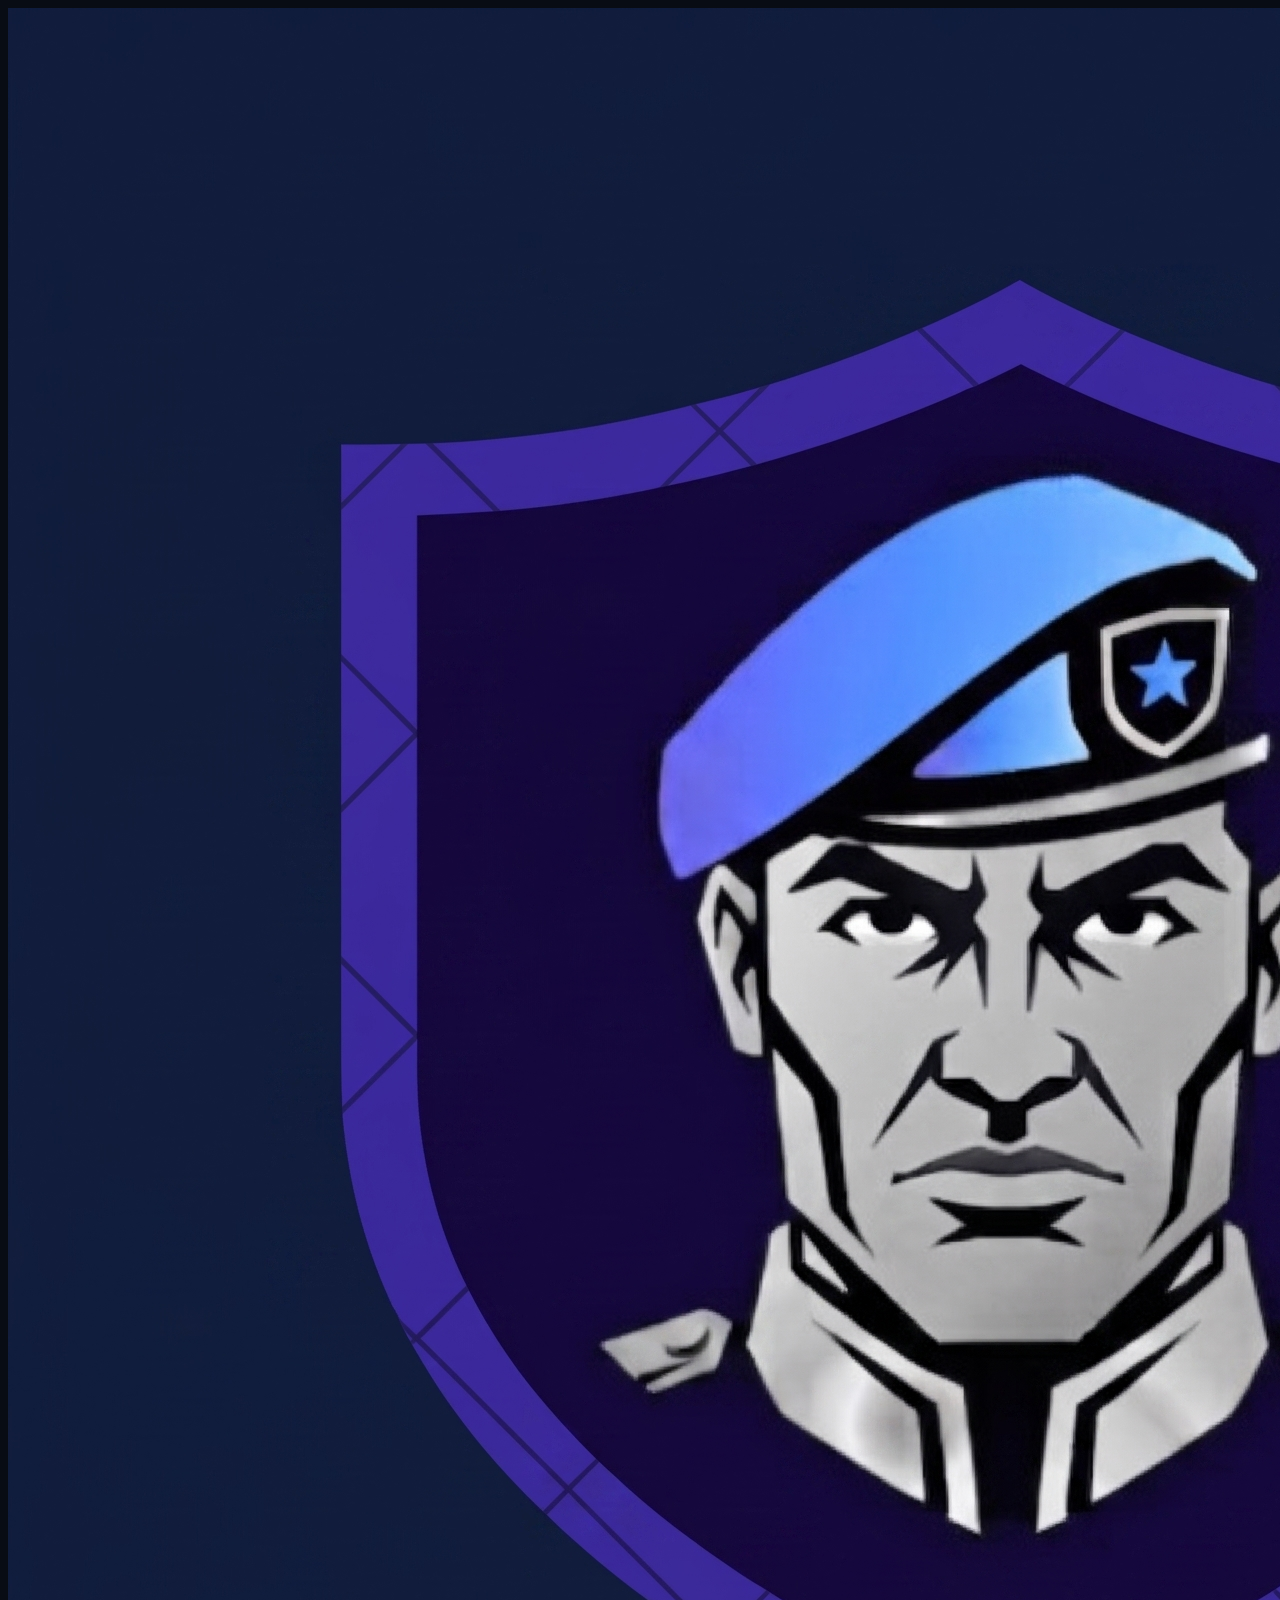
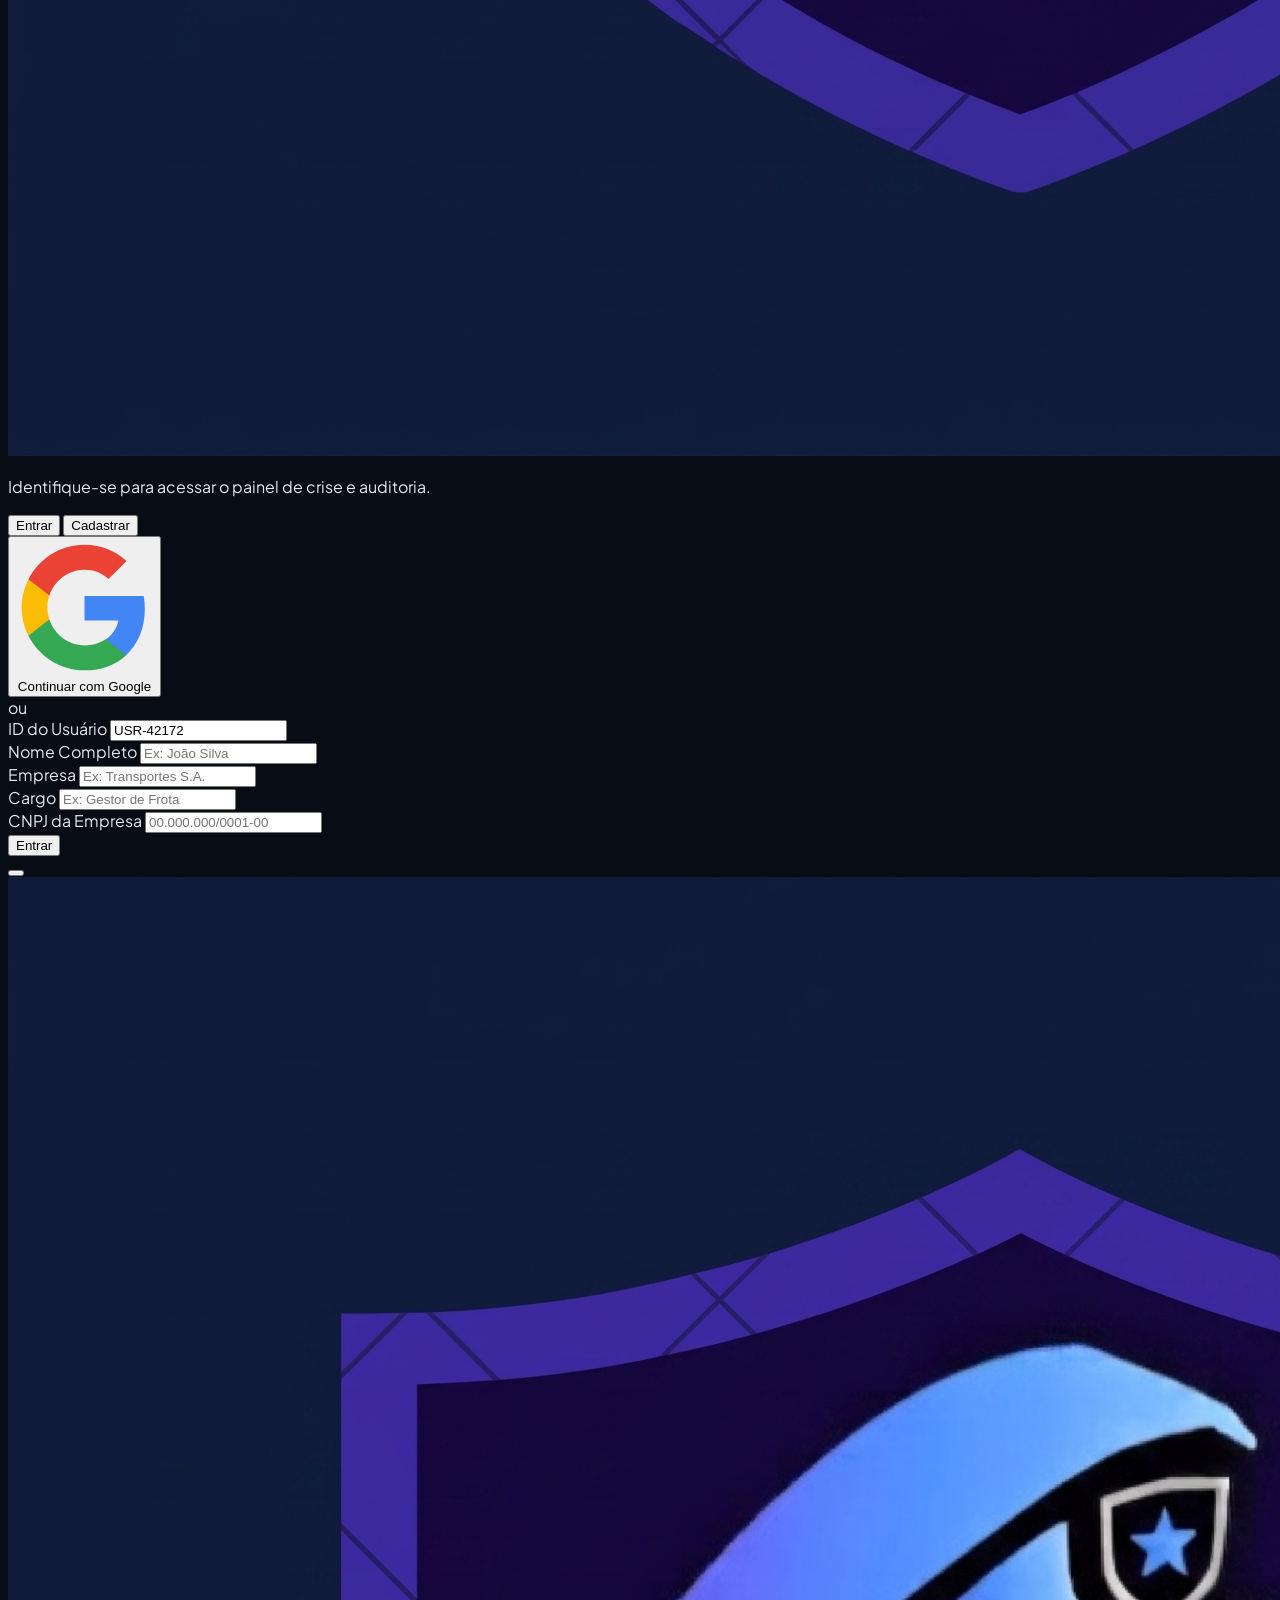
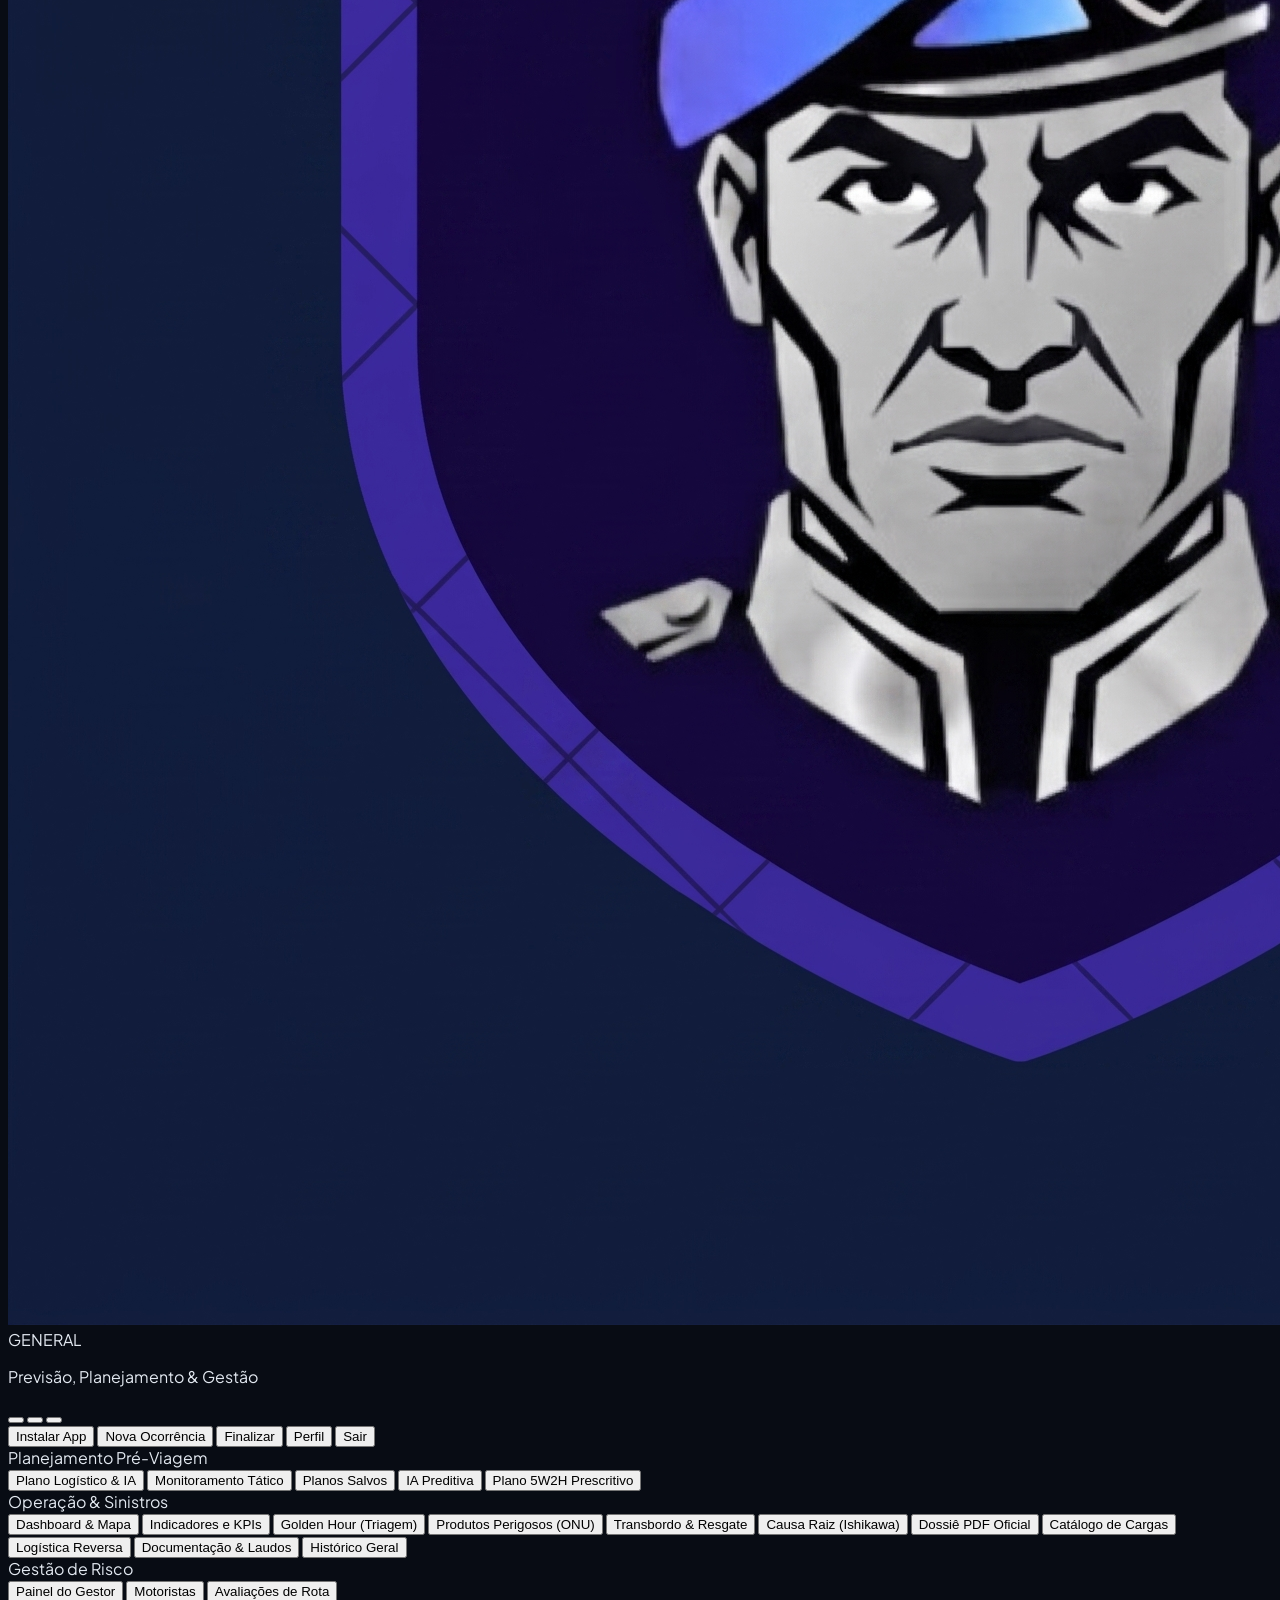
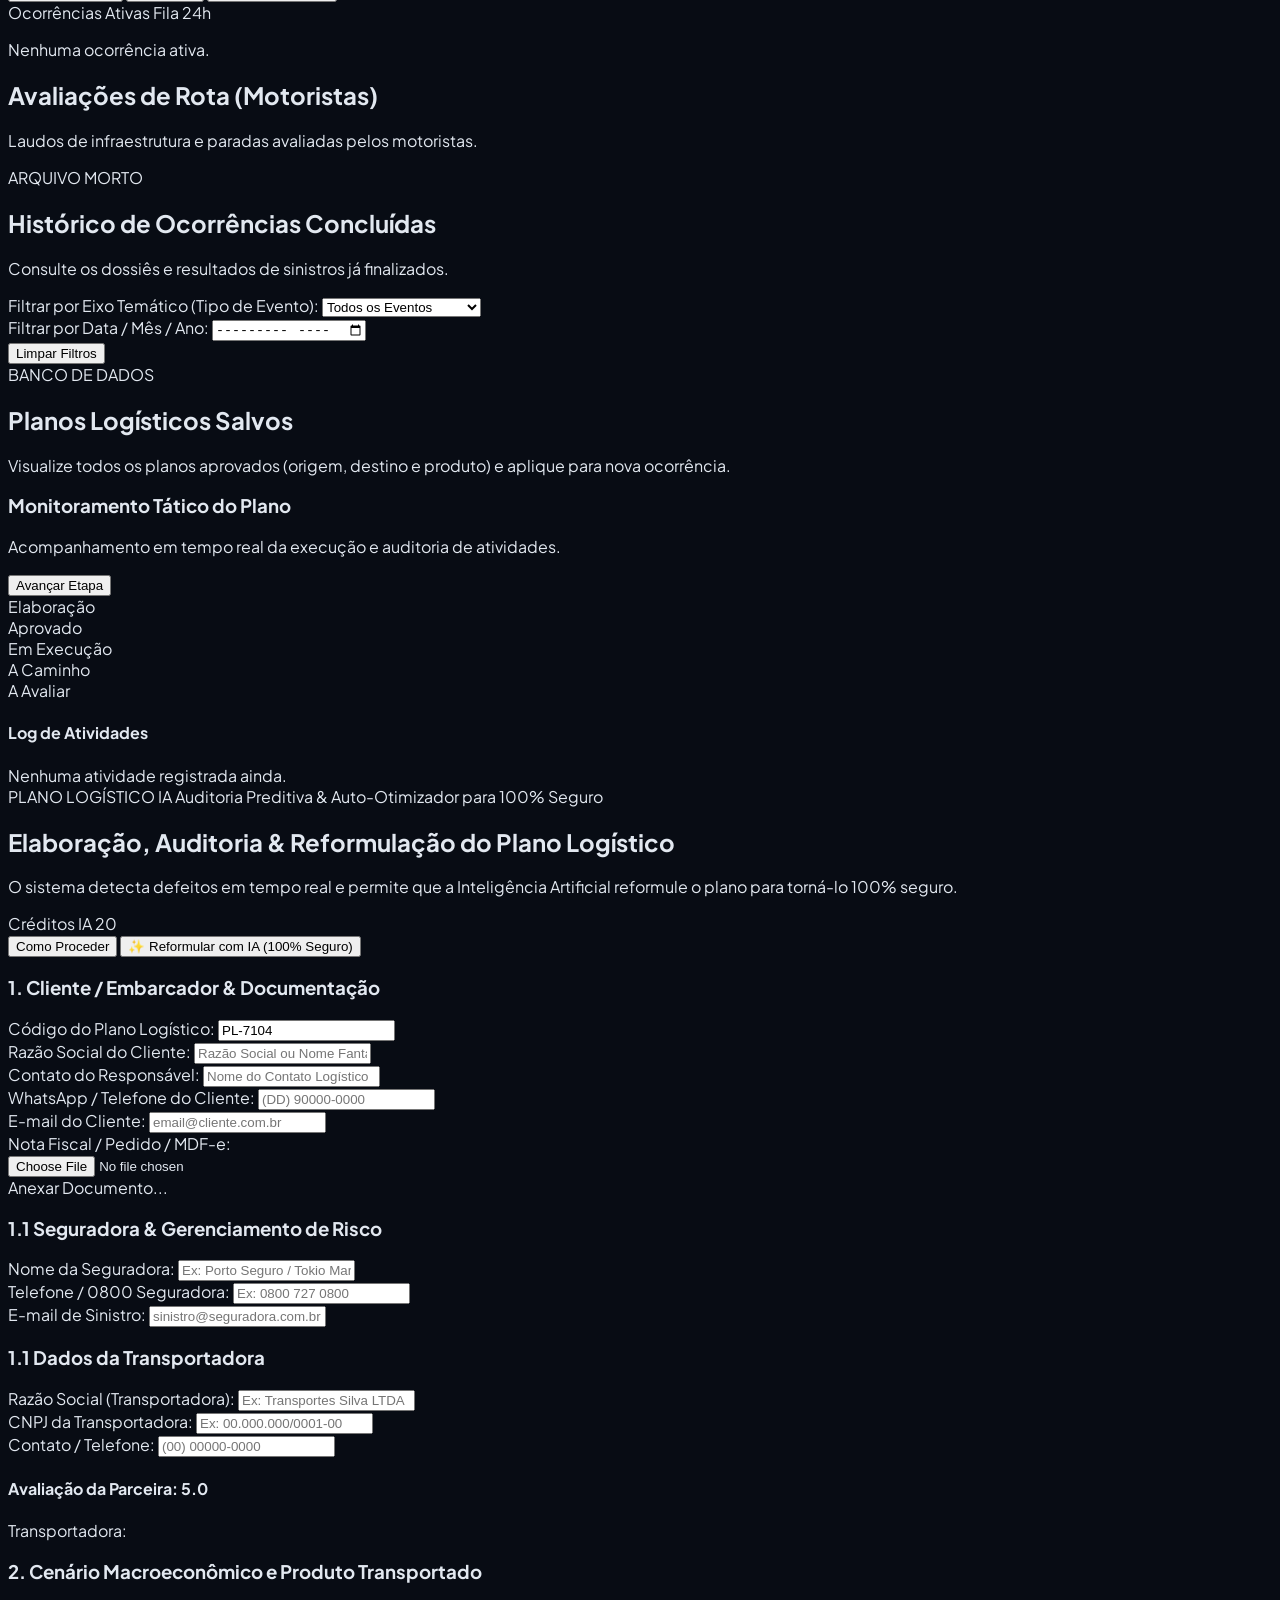
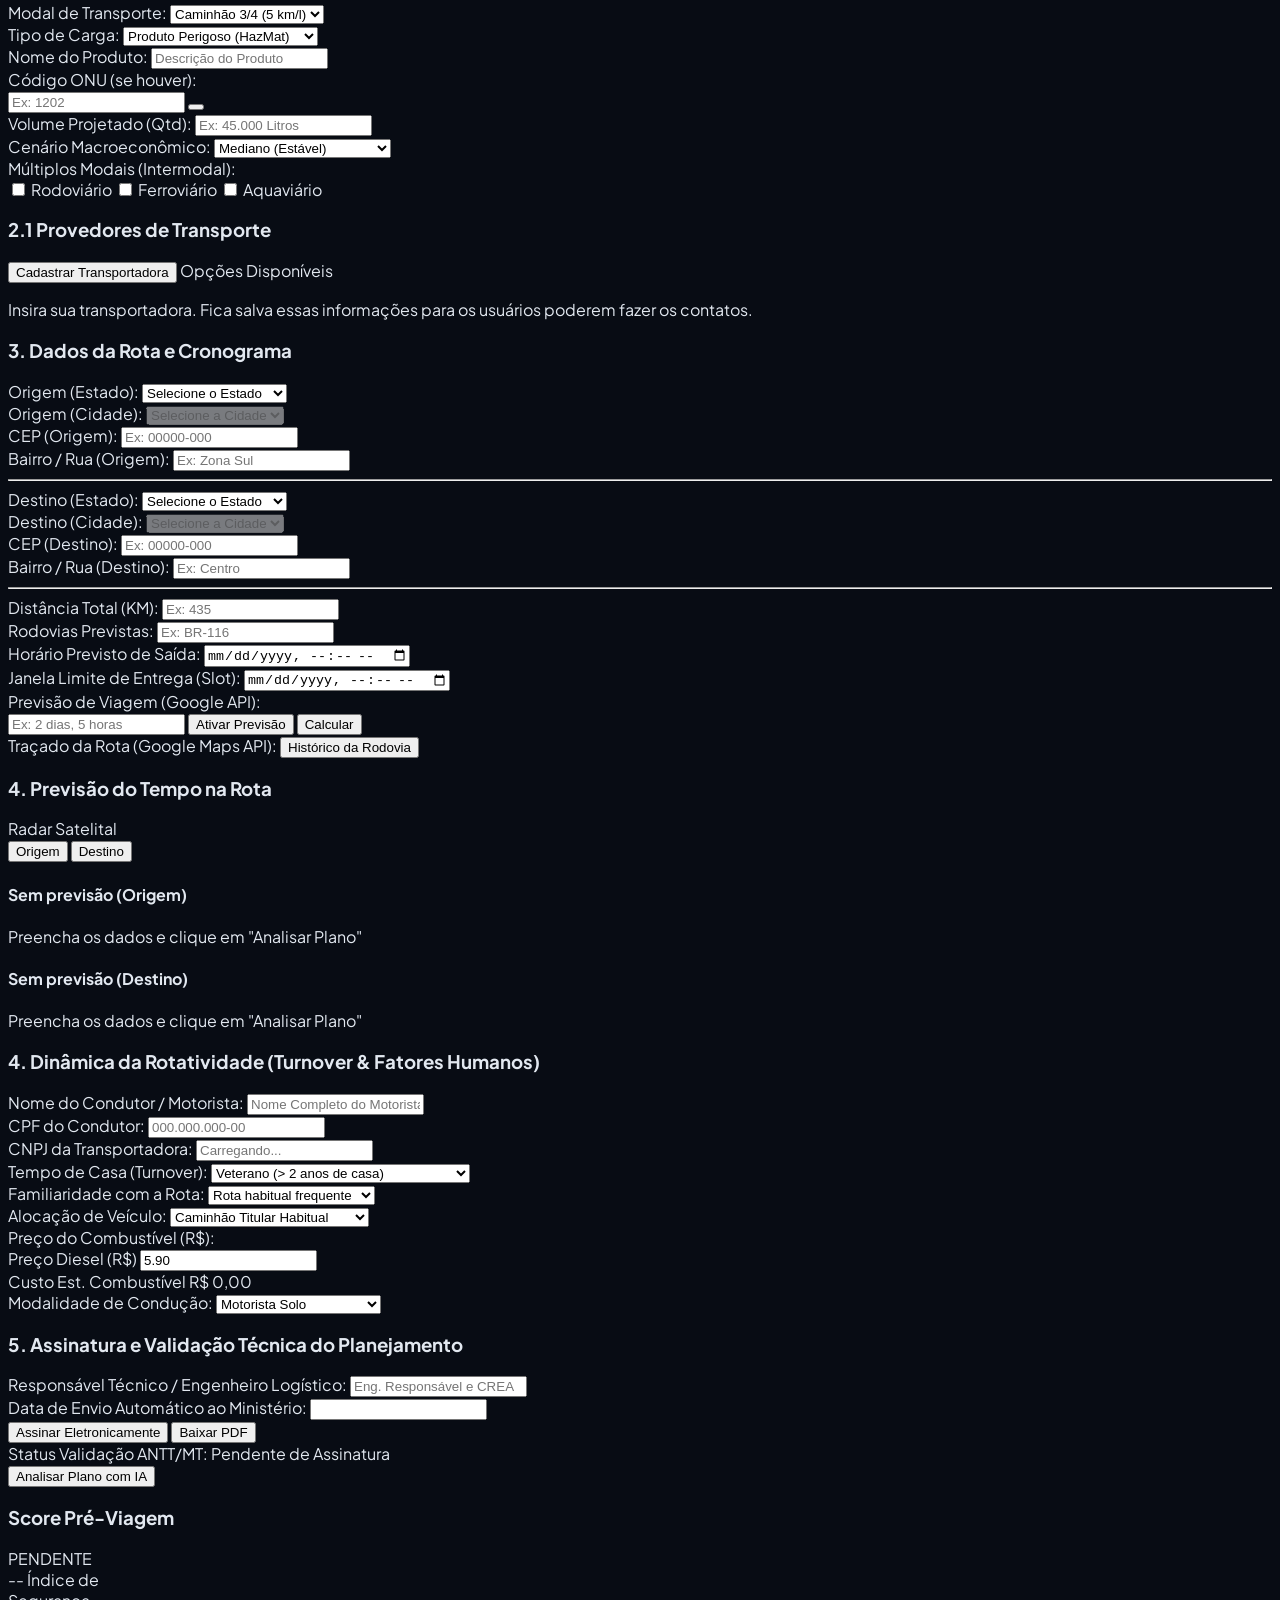
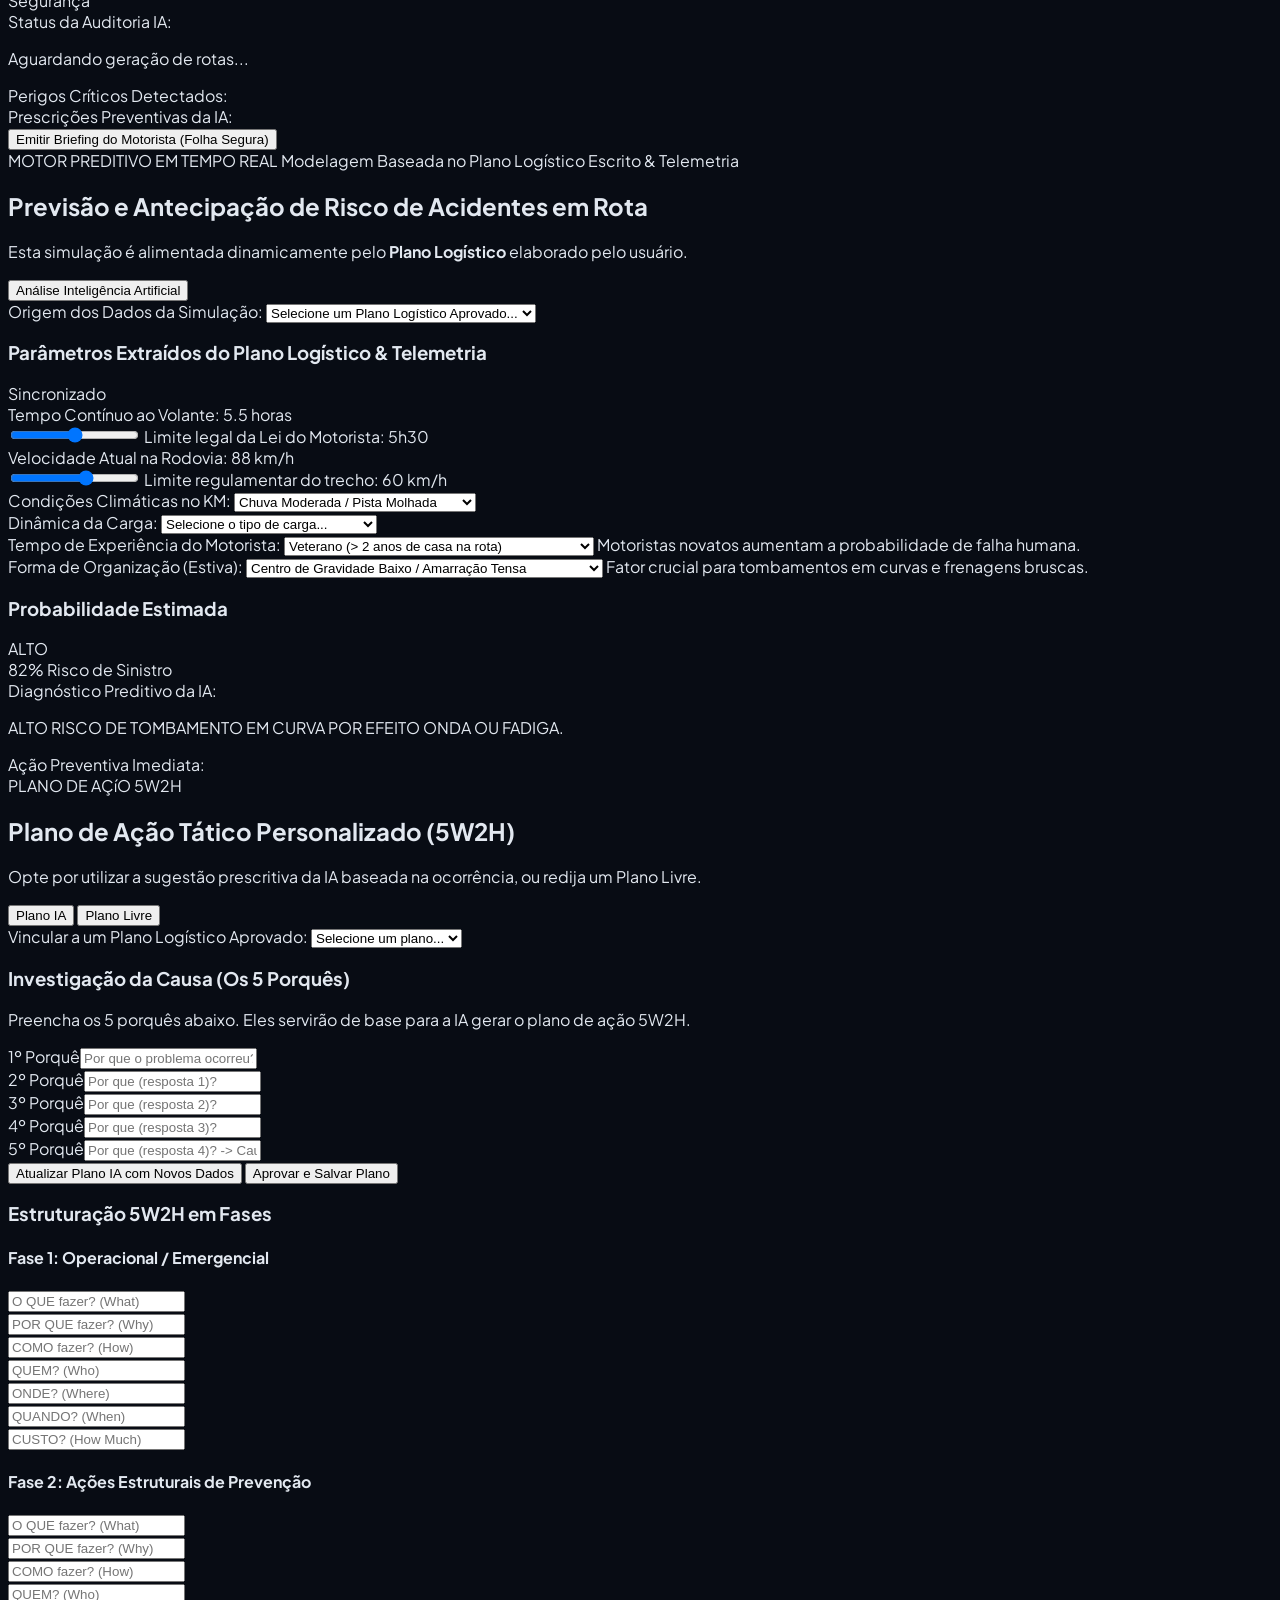
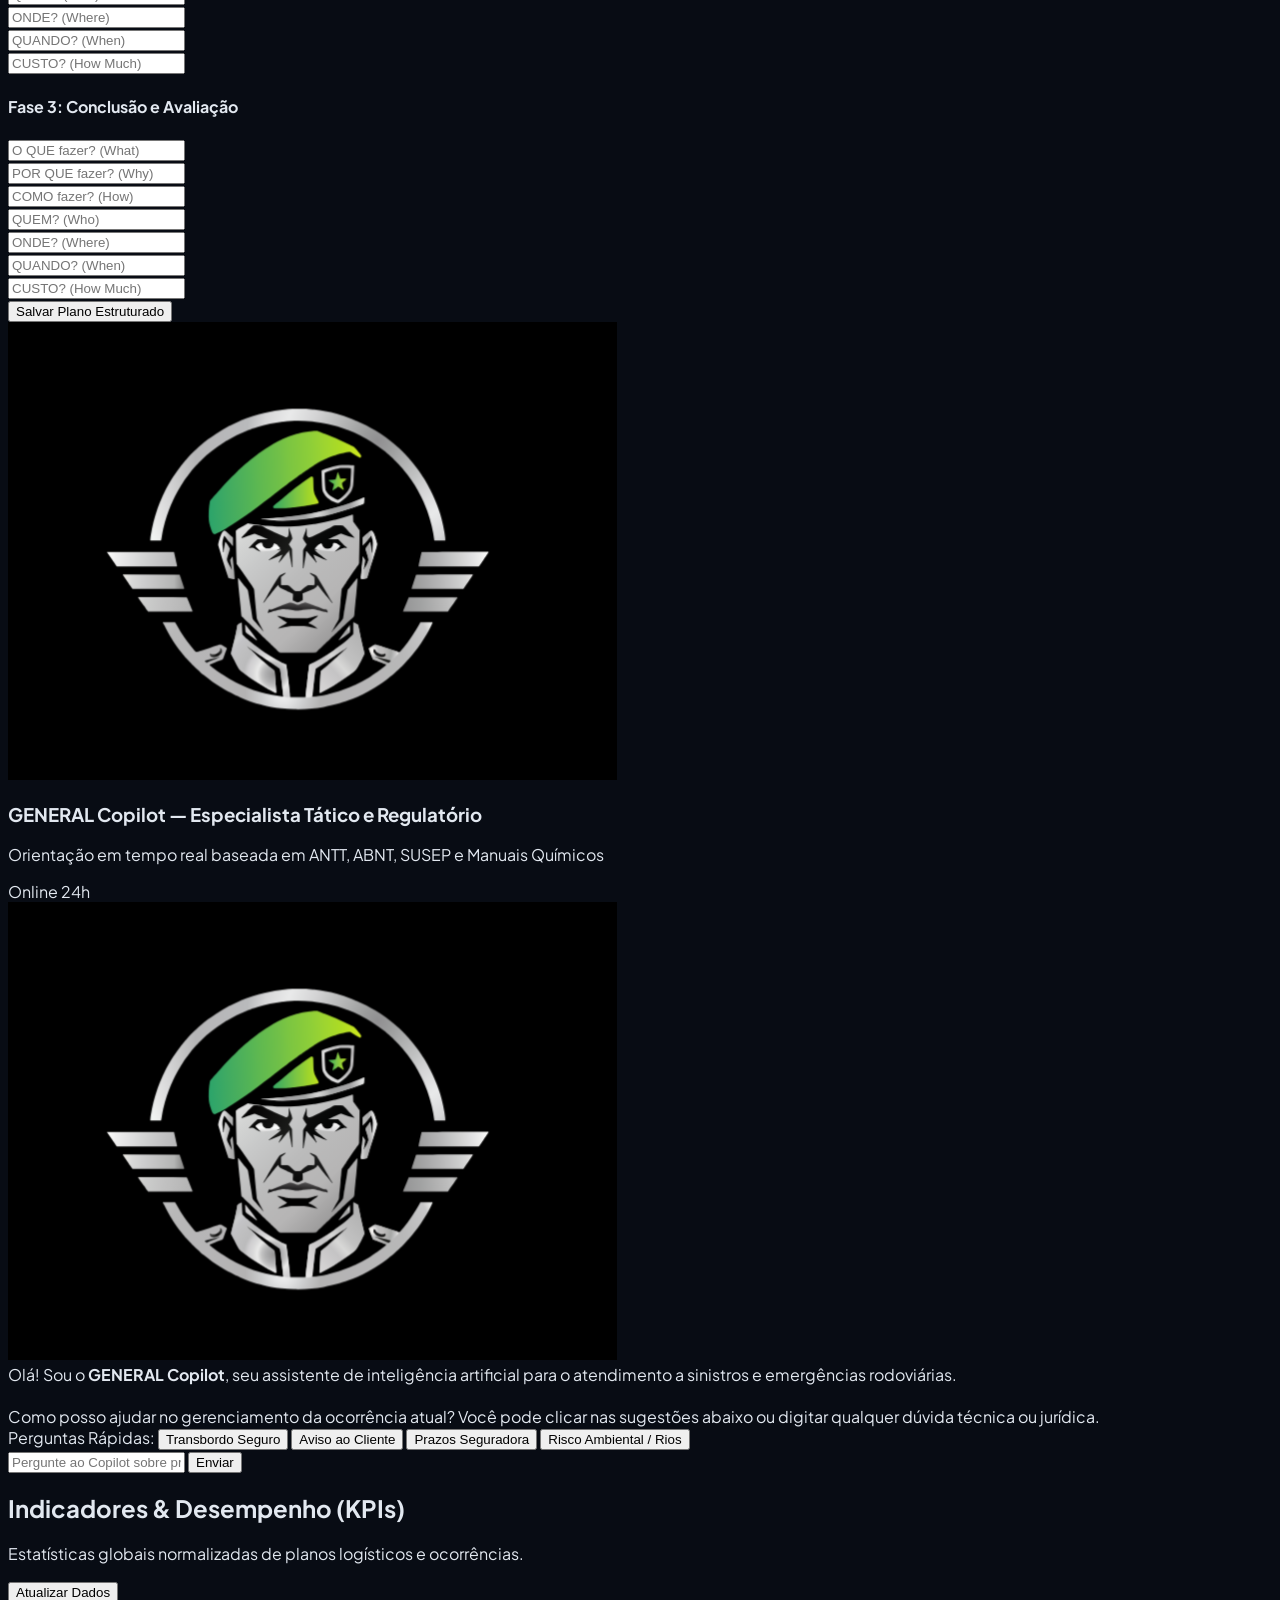
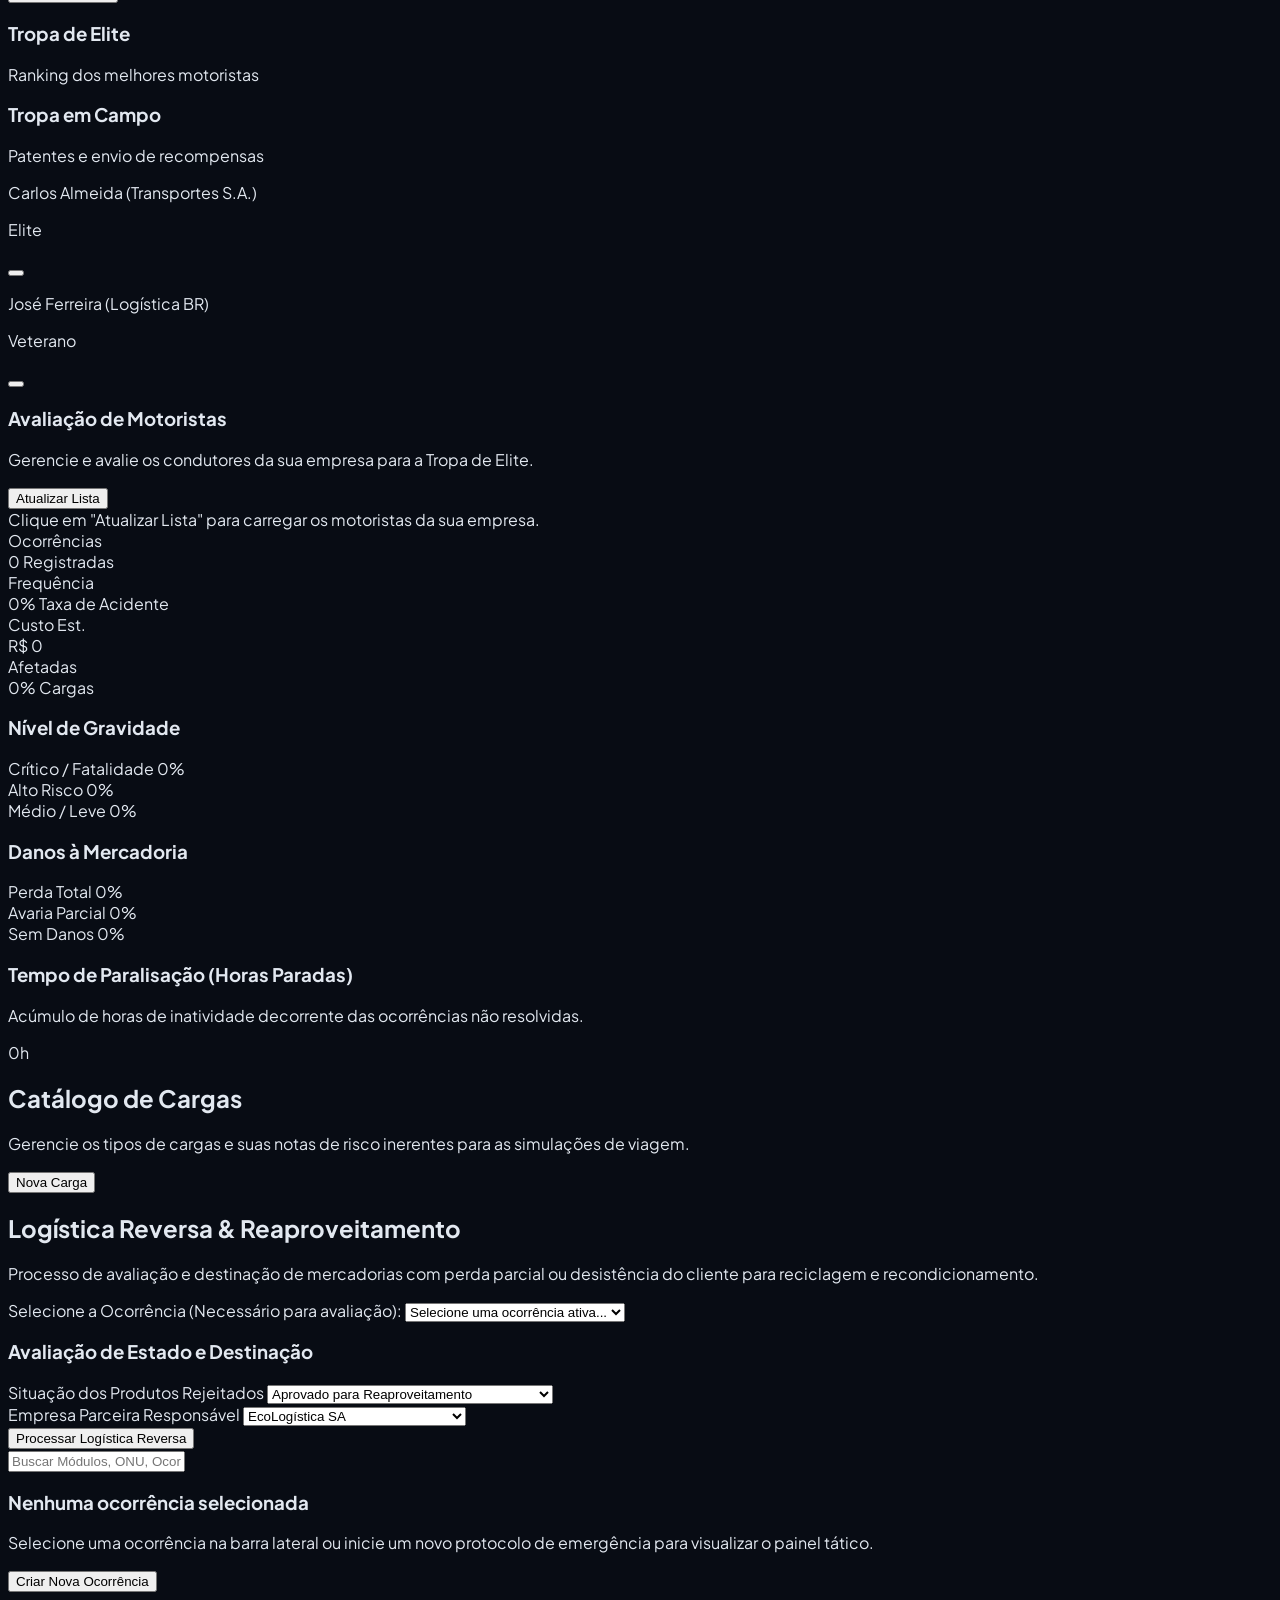
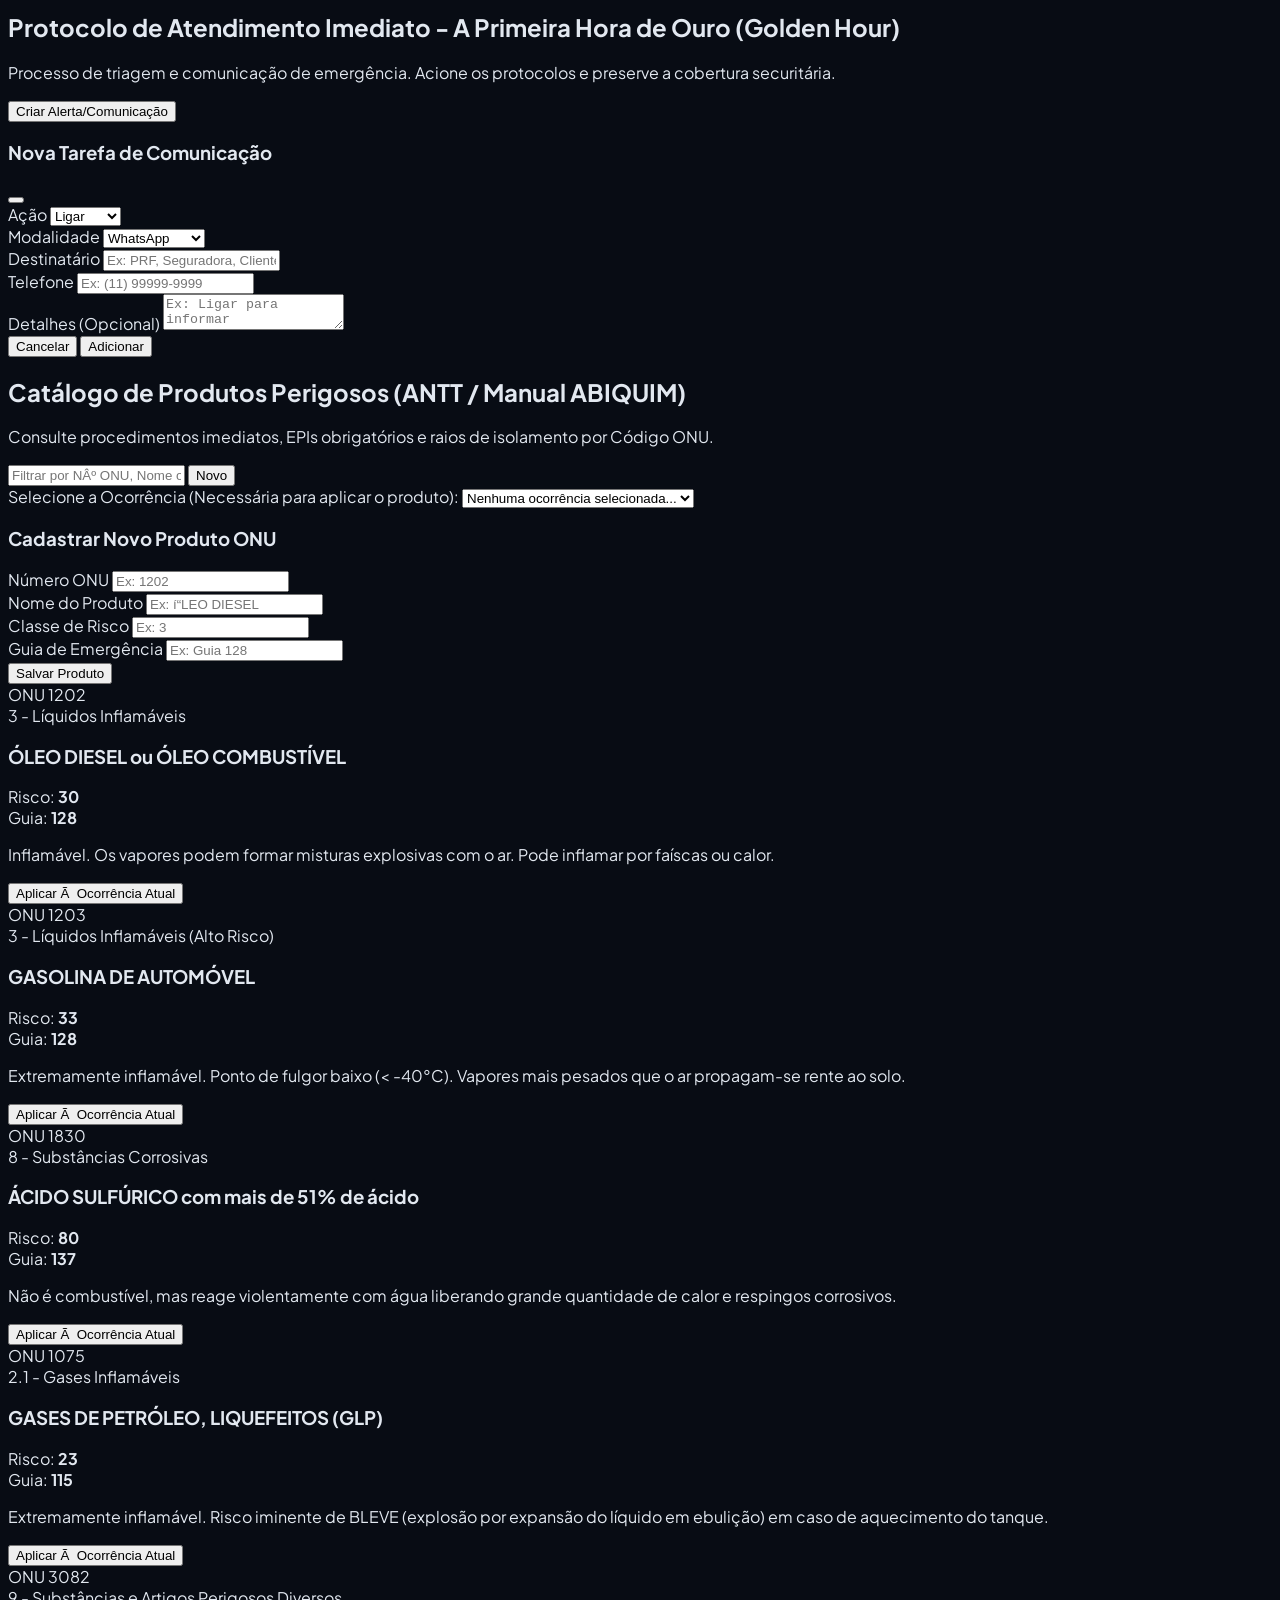
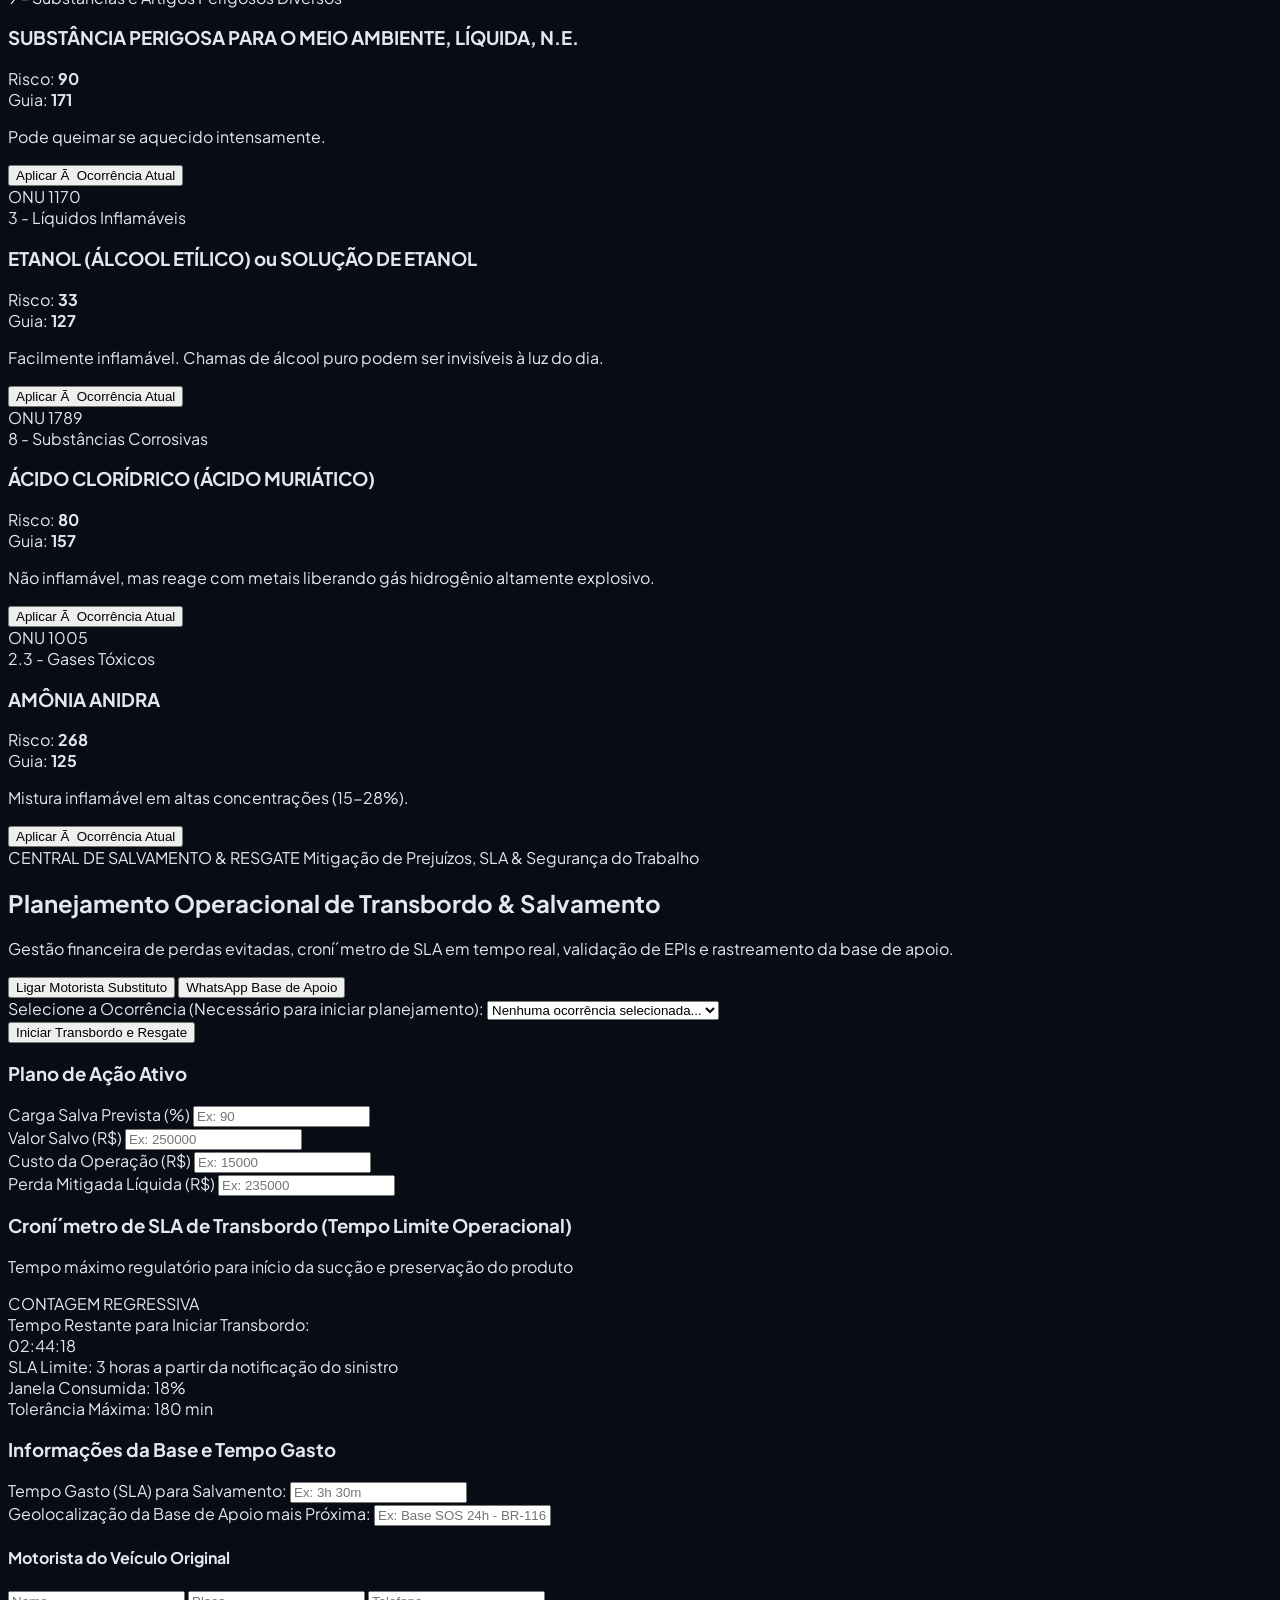
==== commit 32a74c3f: "Fix motorista tab and missing theme icon" ====
--- a/index.html
+++ b/index.html
@@ -467,19 +467,7 @@
 
 
 
-        <div class="flex items-center gap-1.5 bg-slate-950/80 px-2 py-1 rounded-lg sm:rounded-xl border border-slate-800/80 overflow-hidden max-w-[140px] sm:max-w-xs">
-
-
-          <span class="w-2 h-2 rounded-full bg-rose-500 animate-pulse flex-shrink-0"></span>
-
-
-          <span id="header-incident-title" class="text-[9px] sm:text-xs font-bold text-slate-200 truncate">Carregando...</span>
-
-
-          <span id="header-risk-score" class="px-1.5 py-0.5 text-[8px] sm:text-[10px] font-black rounded-full border flex-shrink-0">--/100</span>
-
-
-        </div>
+        <button onclick="document.getElementById('theme-modal').classList.remove('hidden')" class="p-2 text-slate-400 hover:text-white transition-colors" title="Tema de Interface"><i data-lucide="paintbrush" class="w-5 h-5"></i></button>
 
 
       </div>
@@ -886,7 +874,7 @@
 
           
           <!-- Motoristas Vinculados -->
-          <button data-tab="motoristas" onclick="App.switchTab('motoristas')" class="nav-button w-full flex items-center gap-3 px-3 py-2.5 rounded-xl text-xs font-bold text-slate-400 hover:text-white hover:bg-slate-800/50 transition-all group">
+          <button data-tab="driver-evaluations" onclick="App.switchTab('driver-evaluations')" class="nav-button w-full flex items-center gap-3 px-3 py-2.5 rounded-xl text-xs font-bold text-slate-400 hover:text-white hover:bg-slate-800/50 transition-all group">
             <i data-lucide="users" class="w-4 h-4 opacity-50 group-hover:opacity-100 group-[.active]:opacity-100 group-[.active]:text-blue-400 transition-opacity"></i>
             Motoristas
           </button>
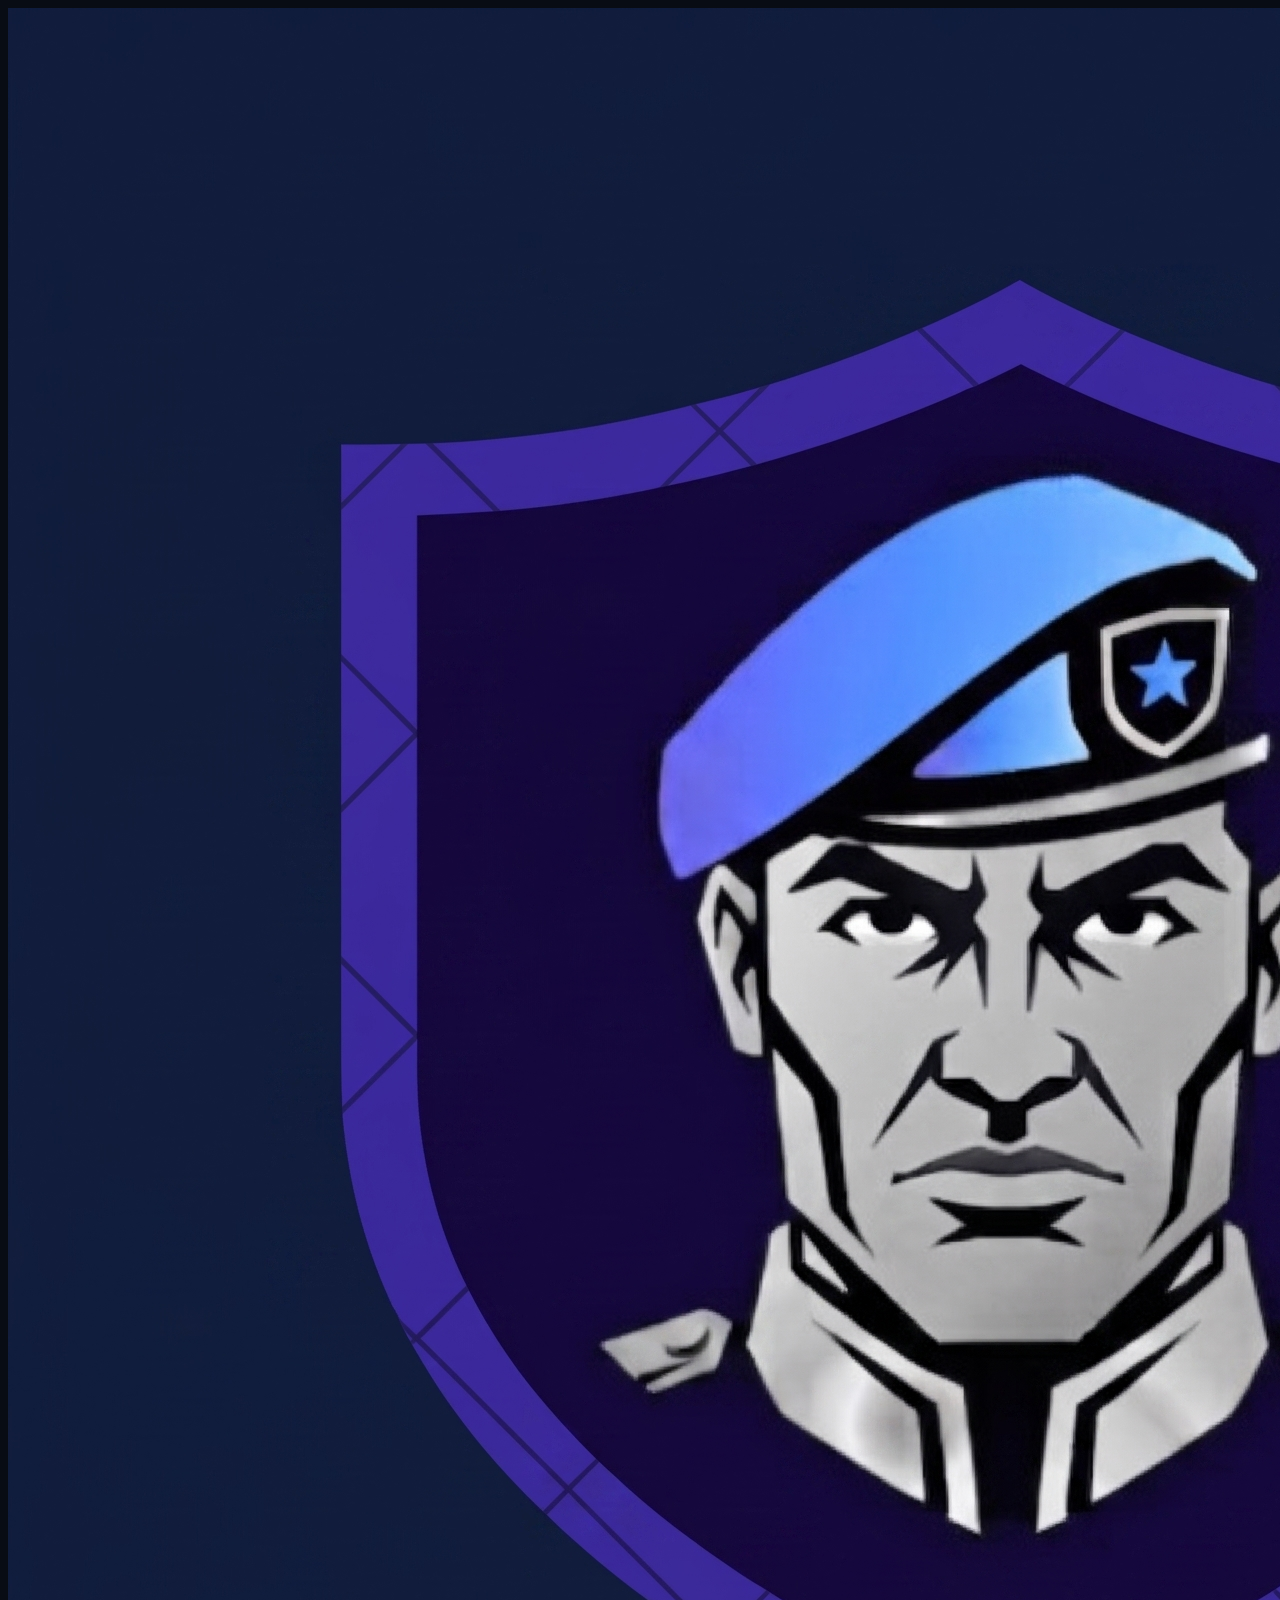
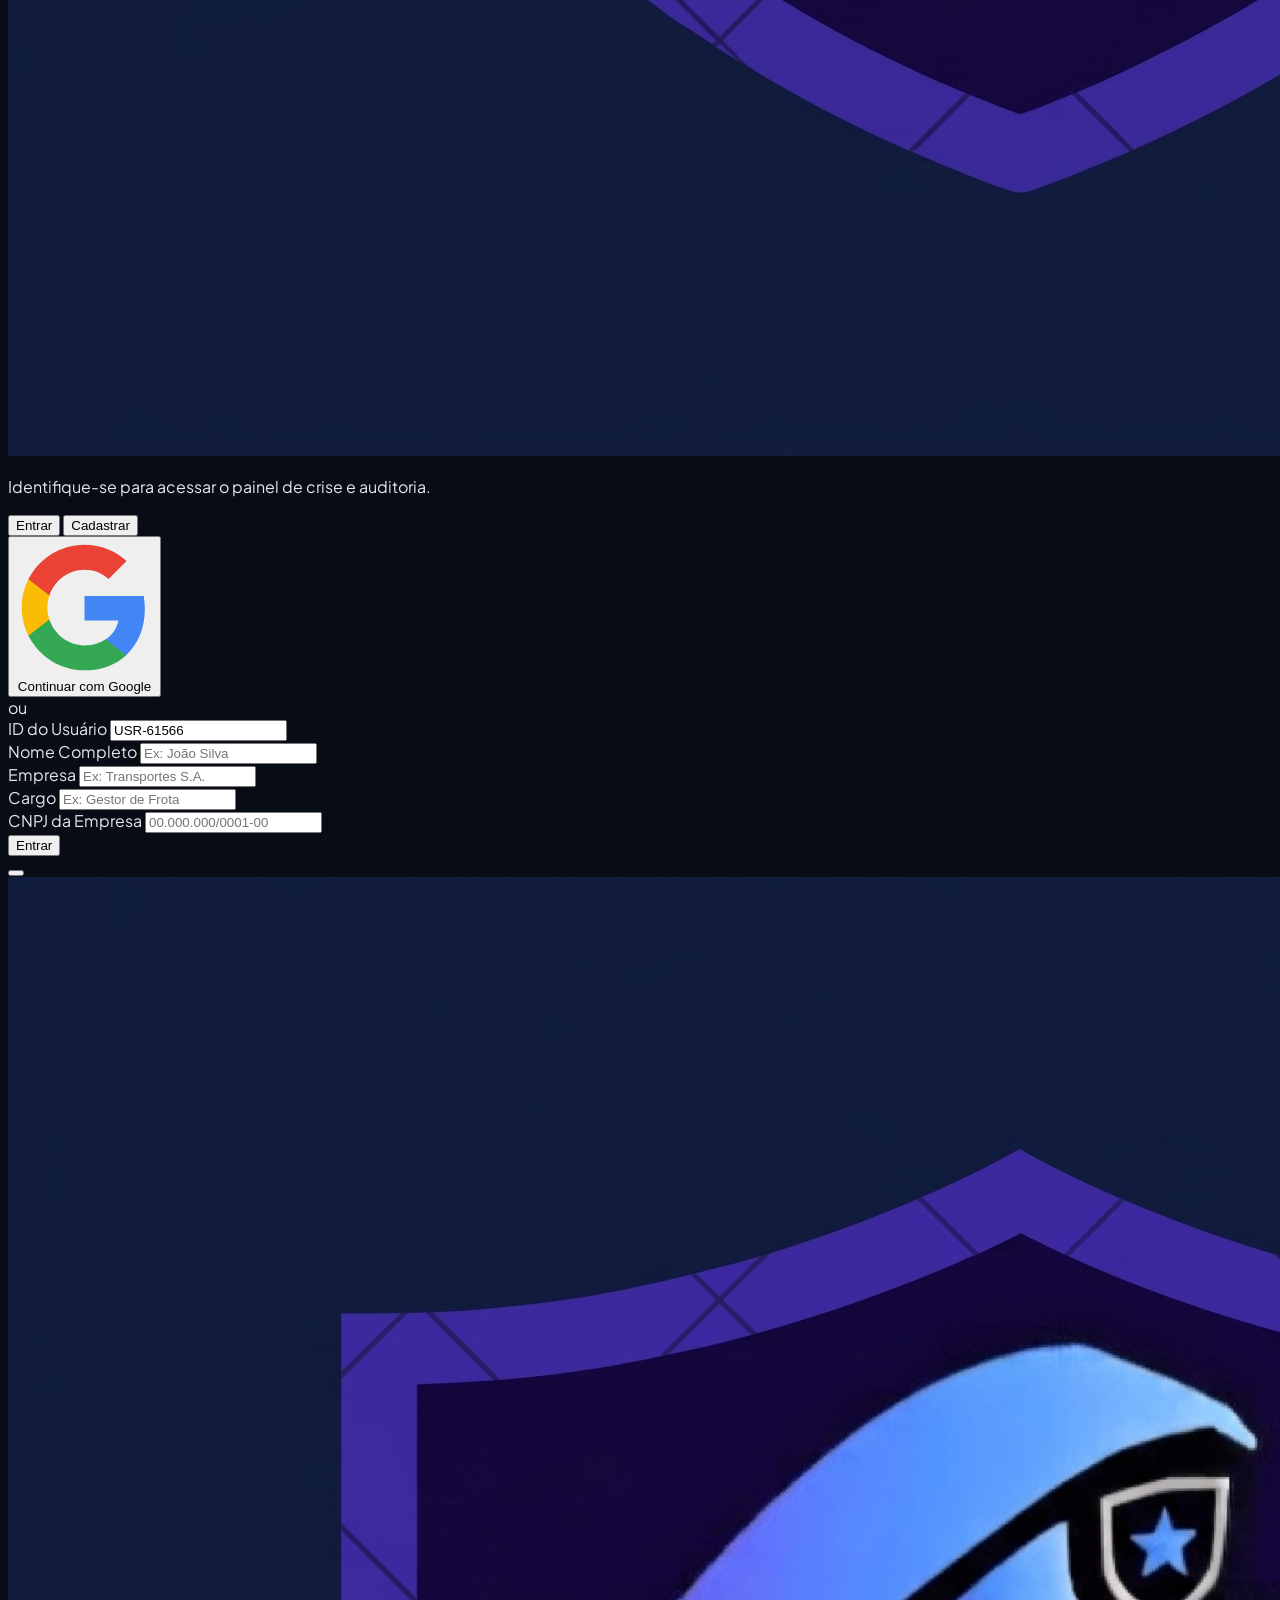
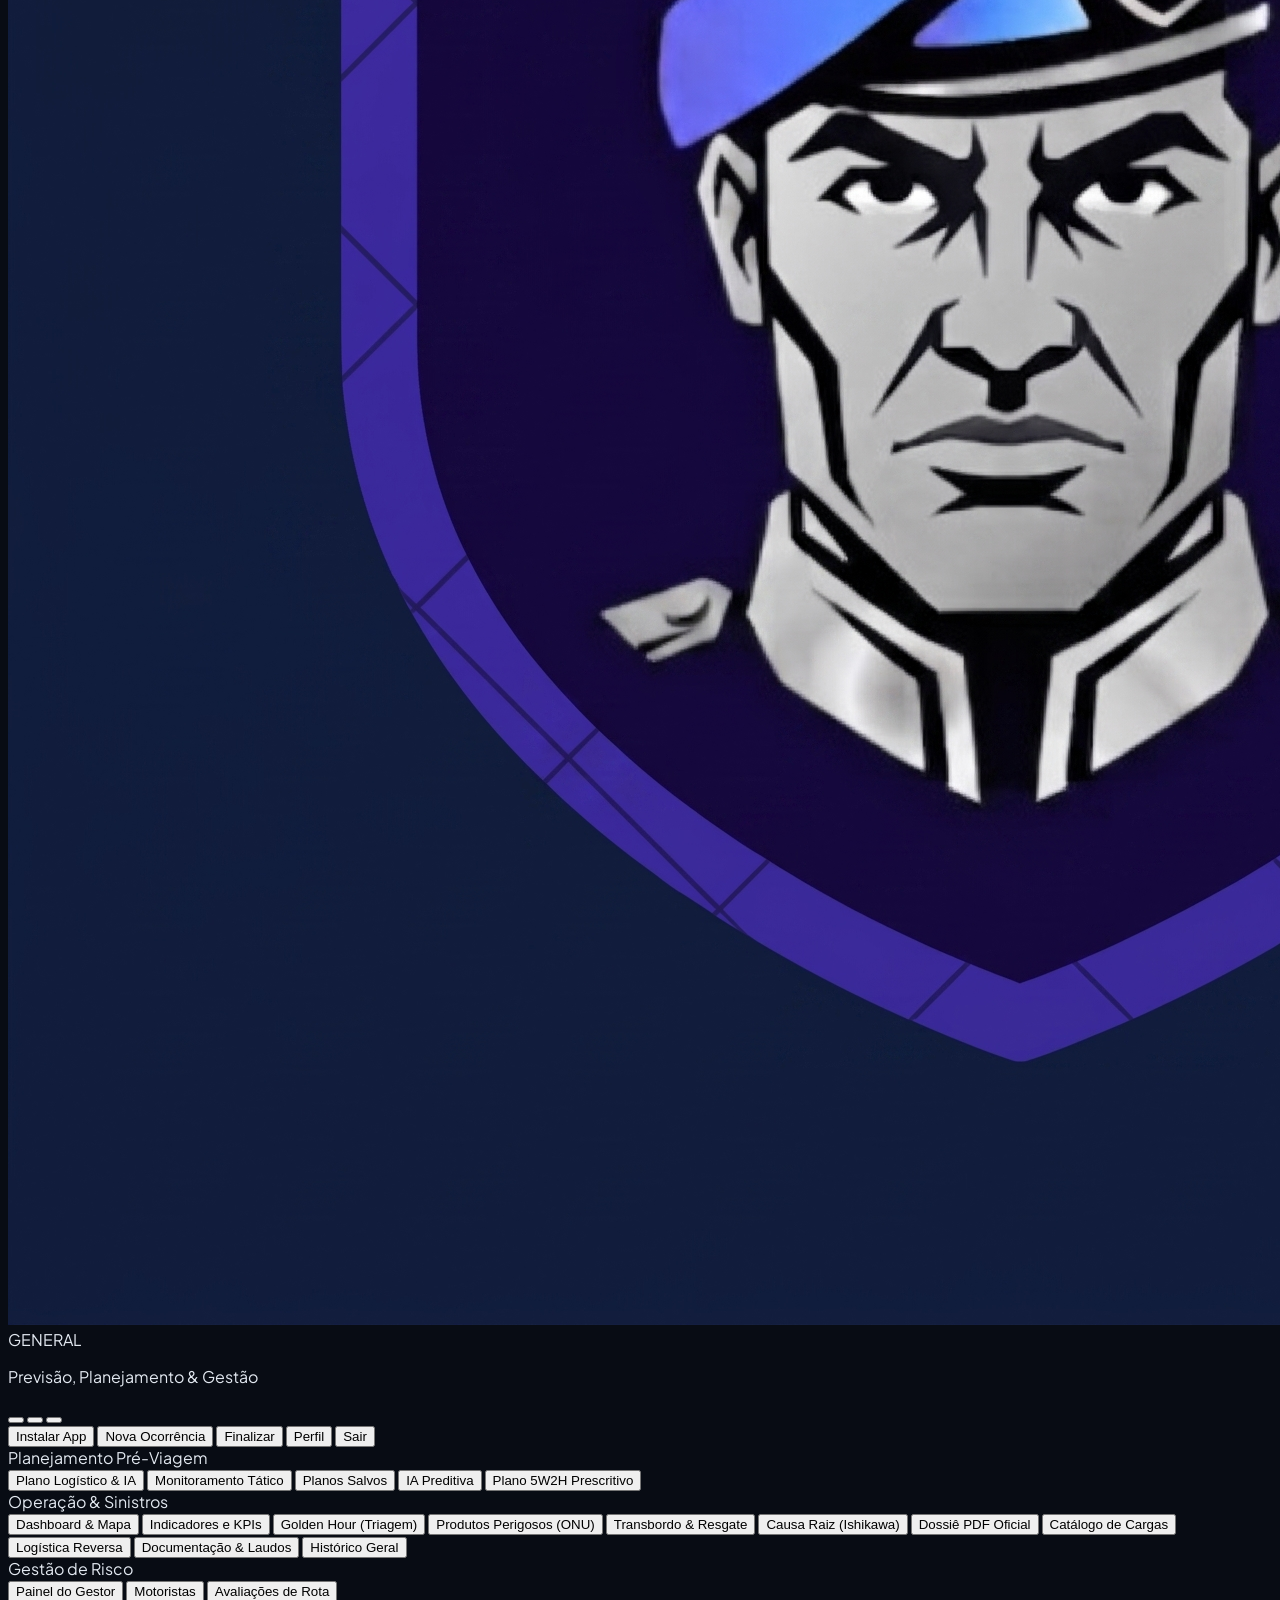
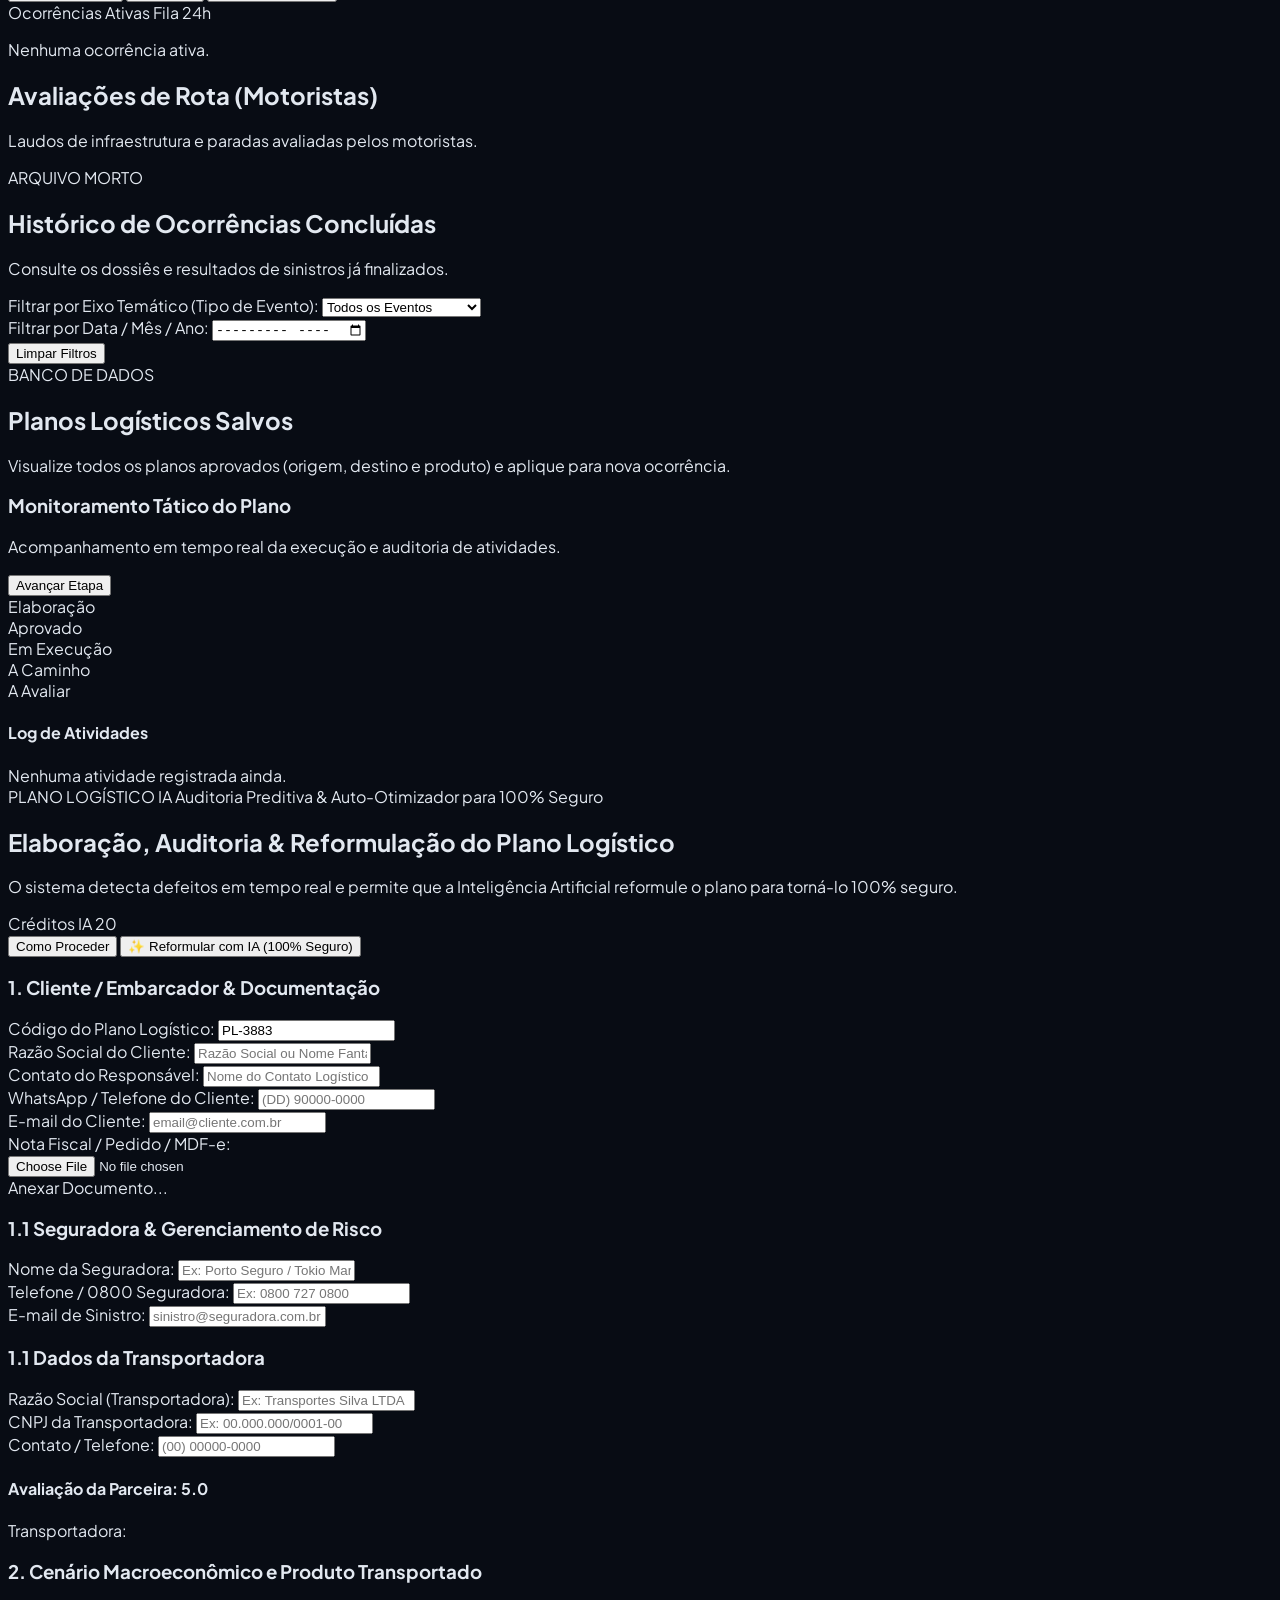
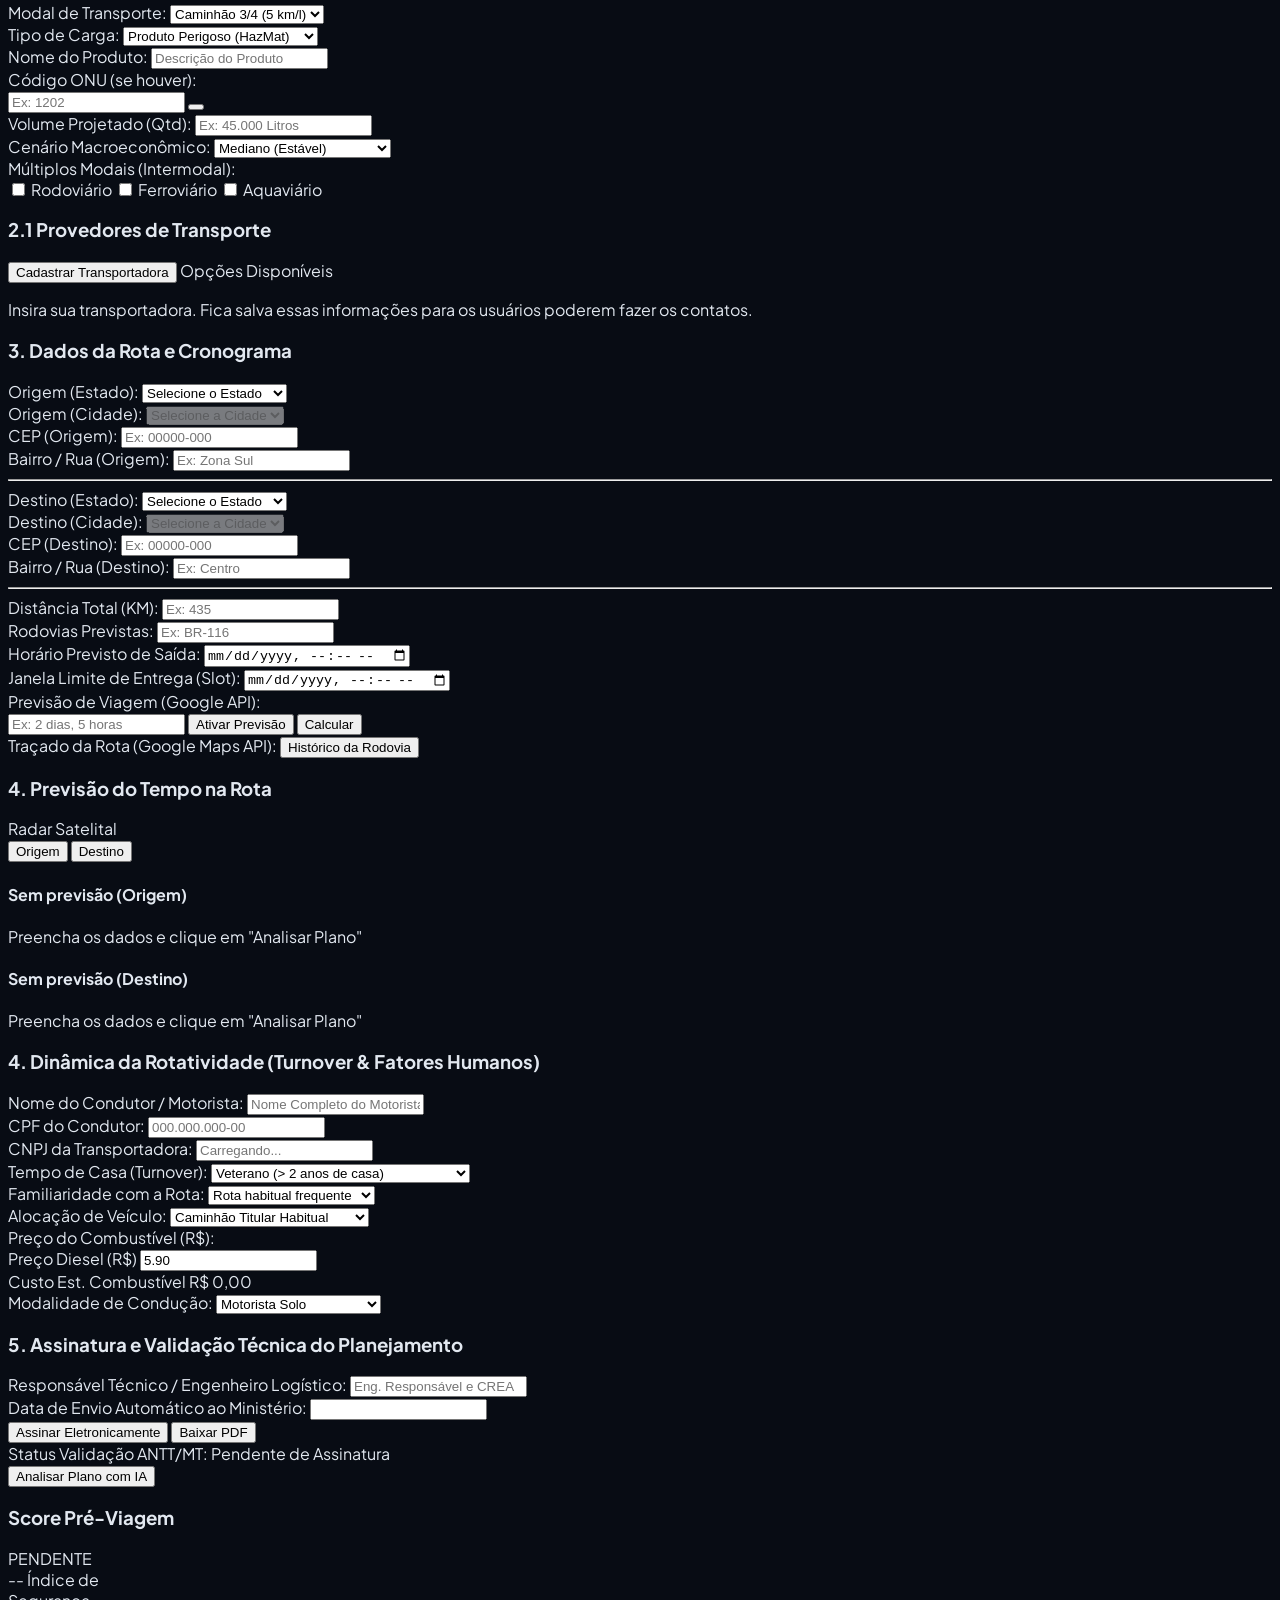
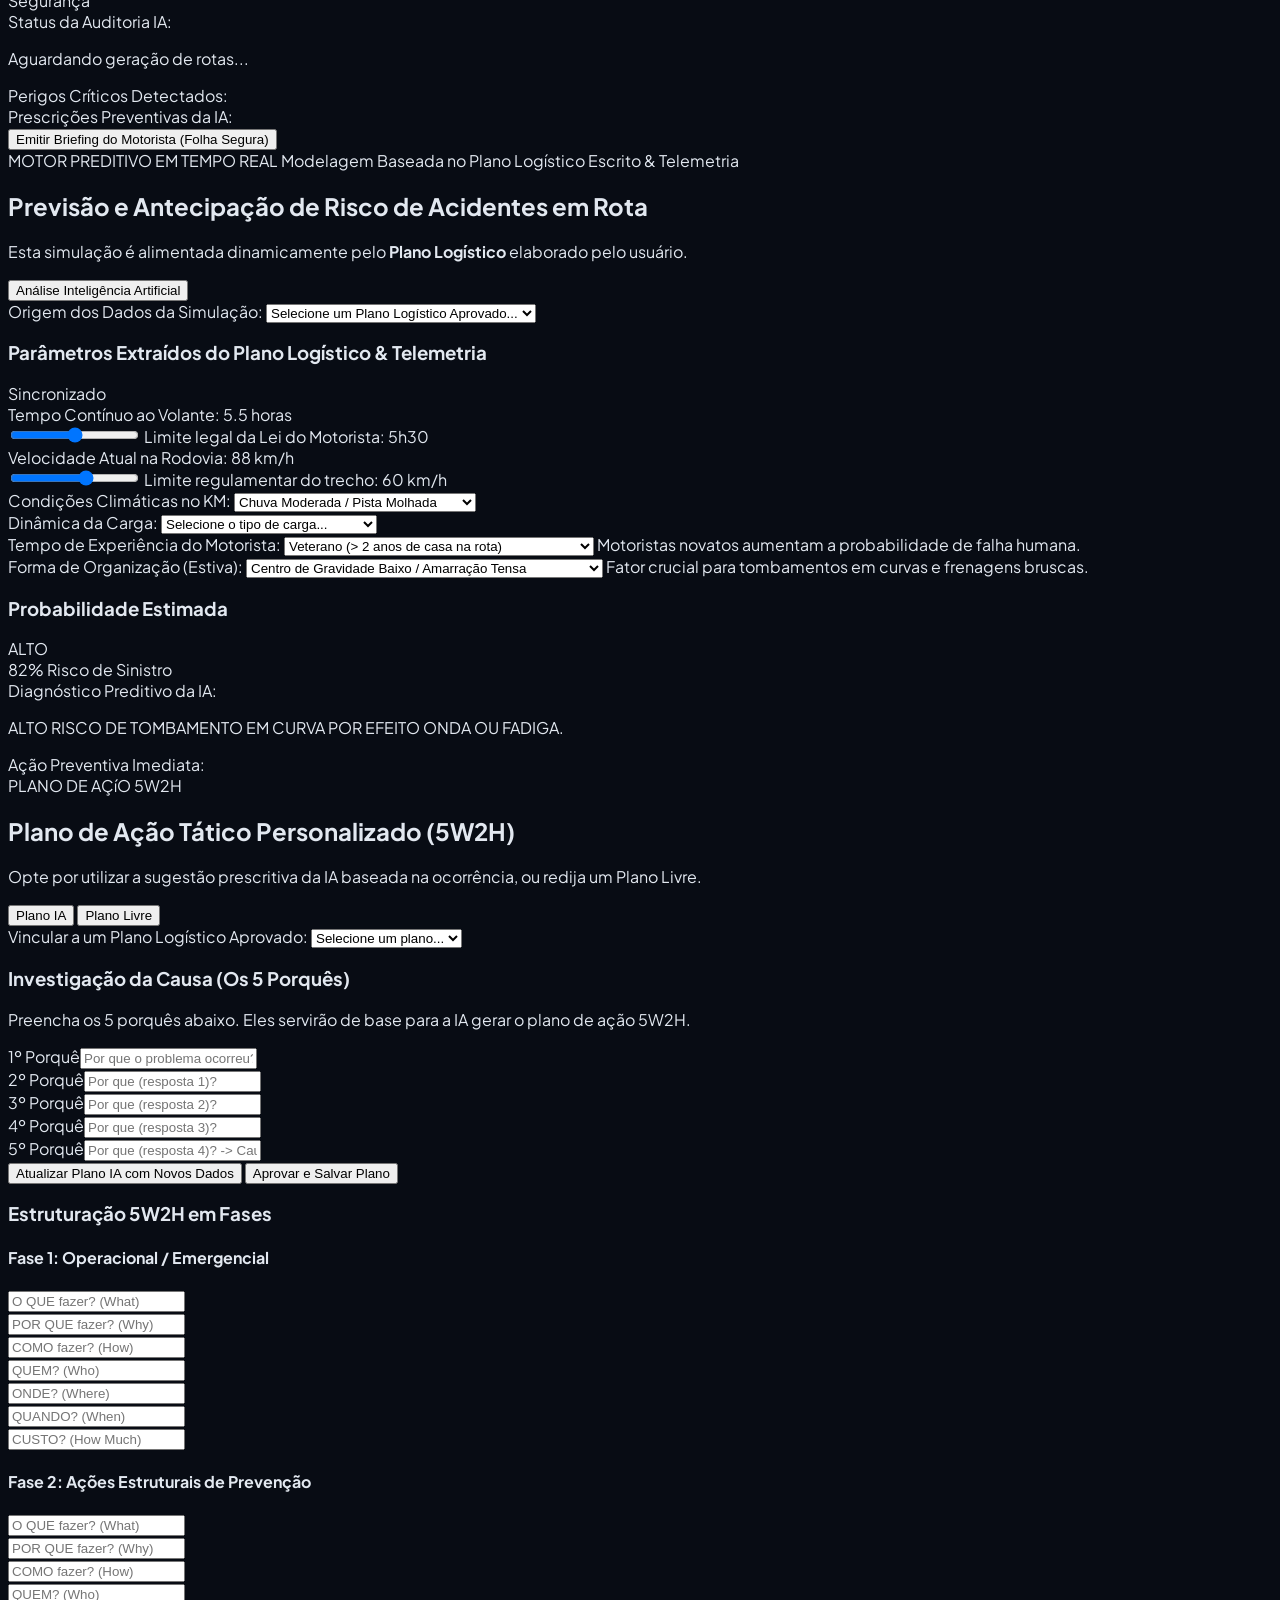
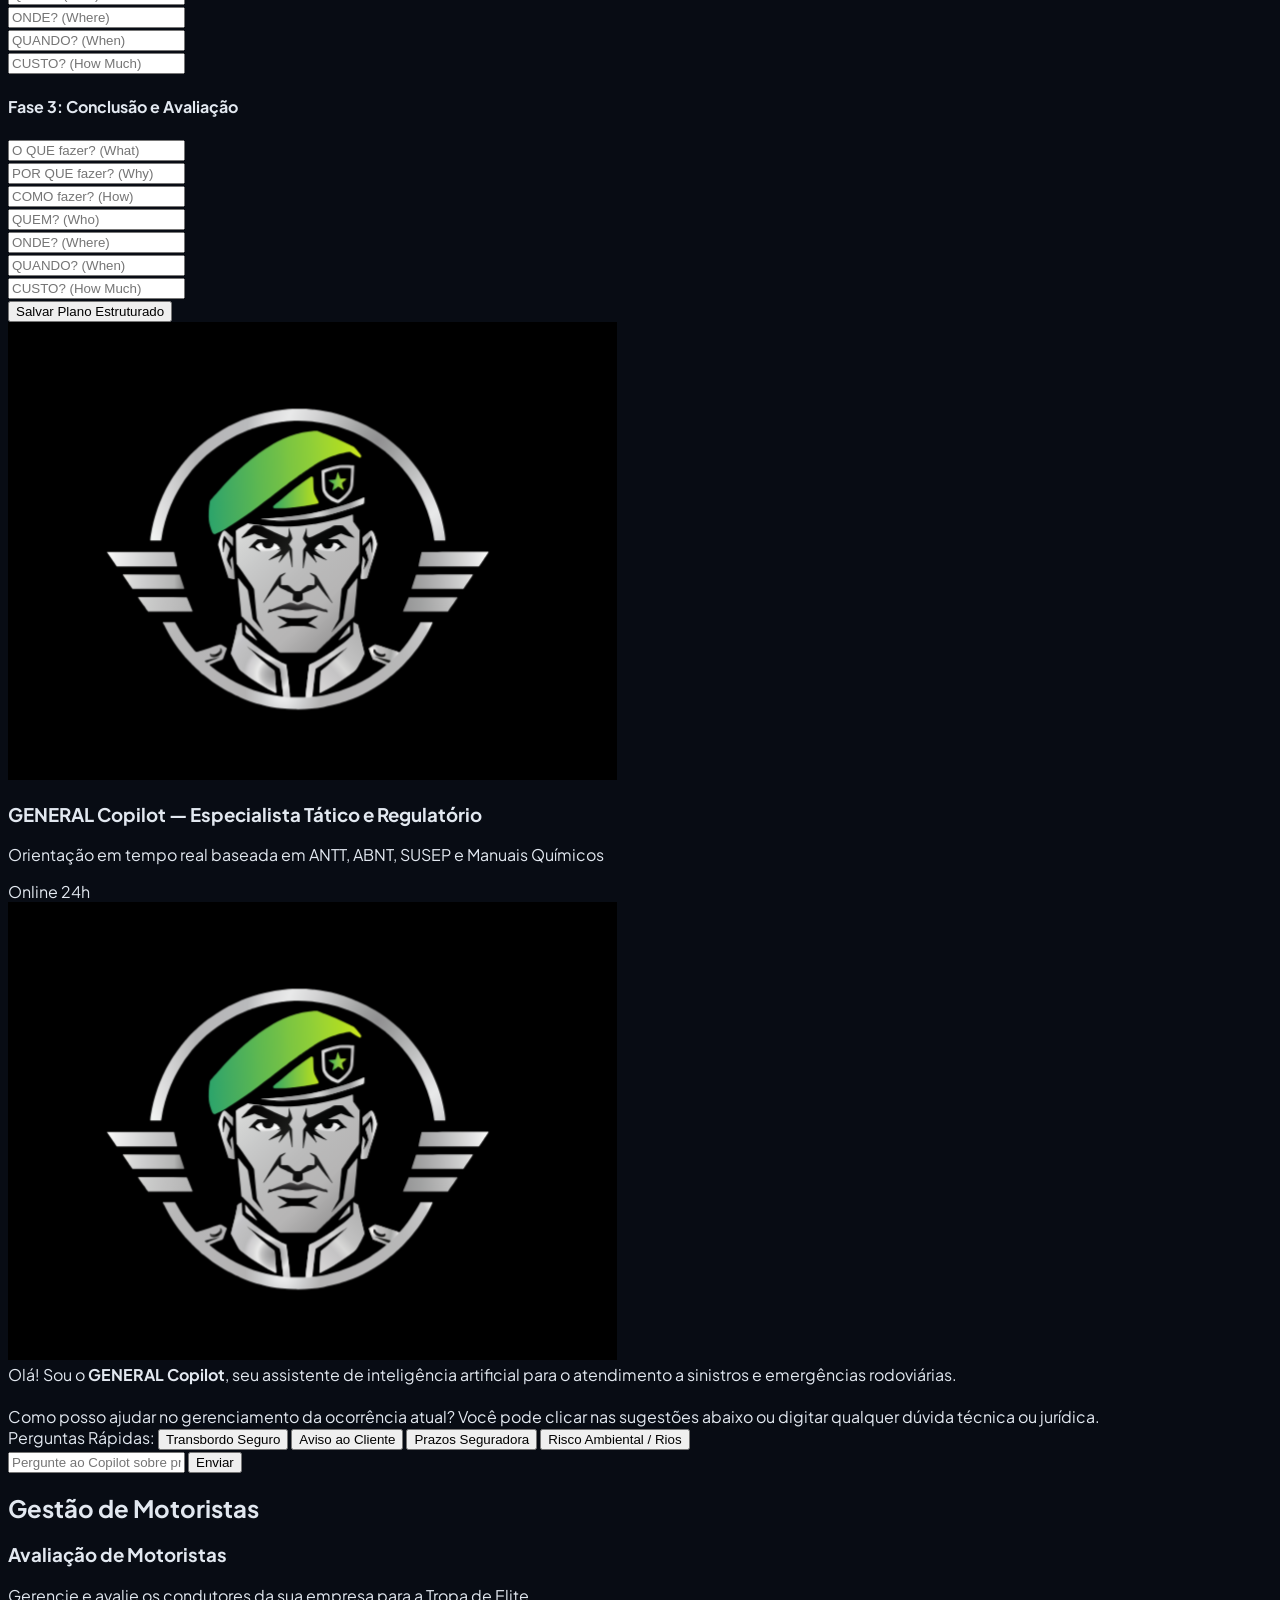
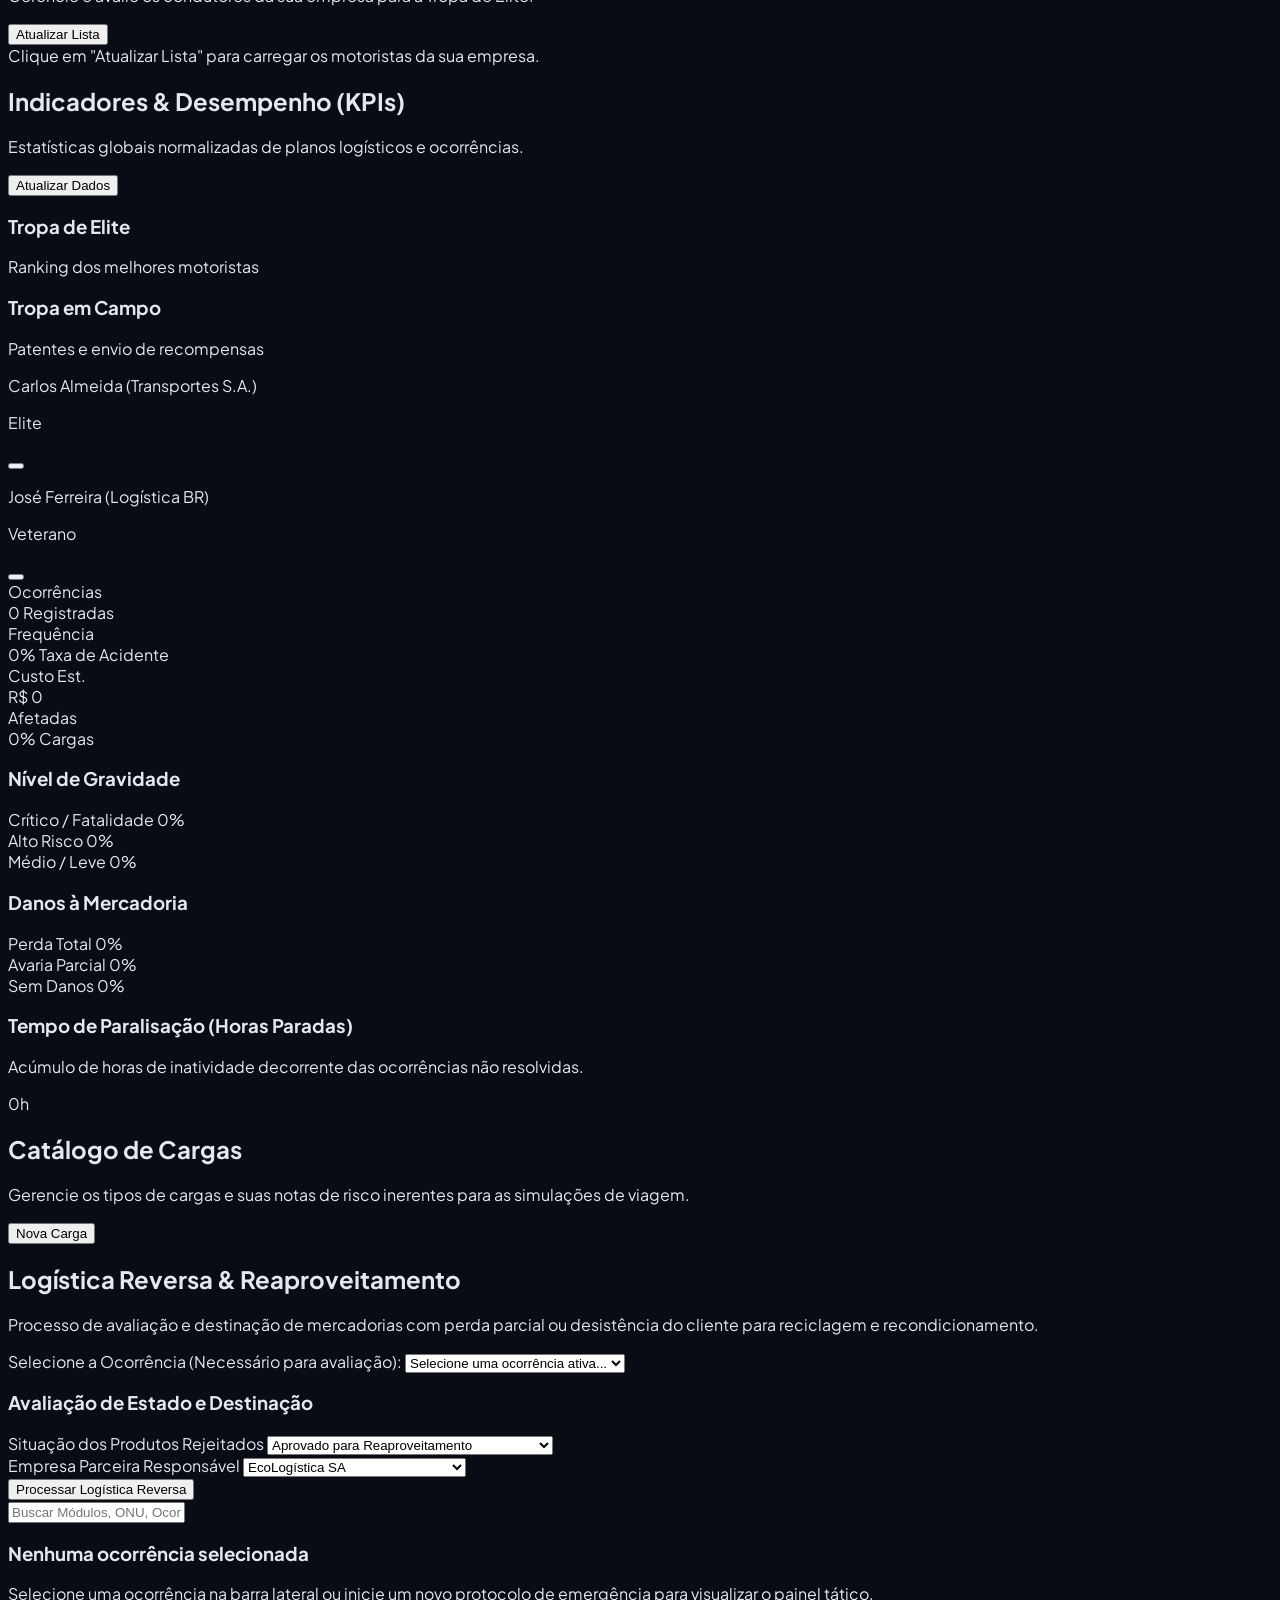
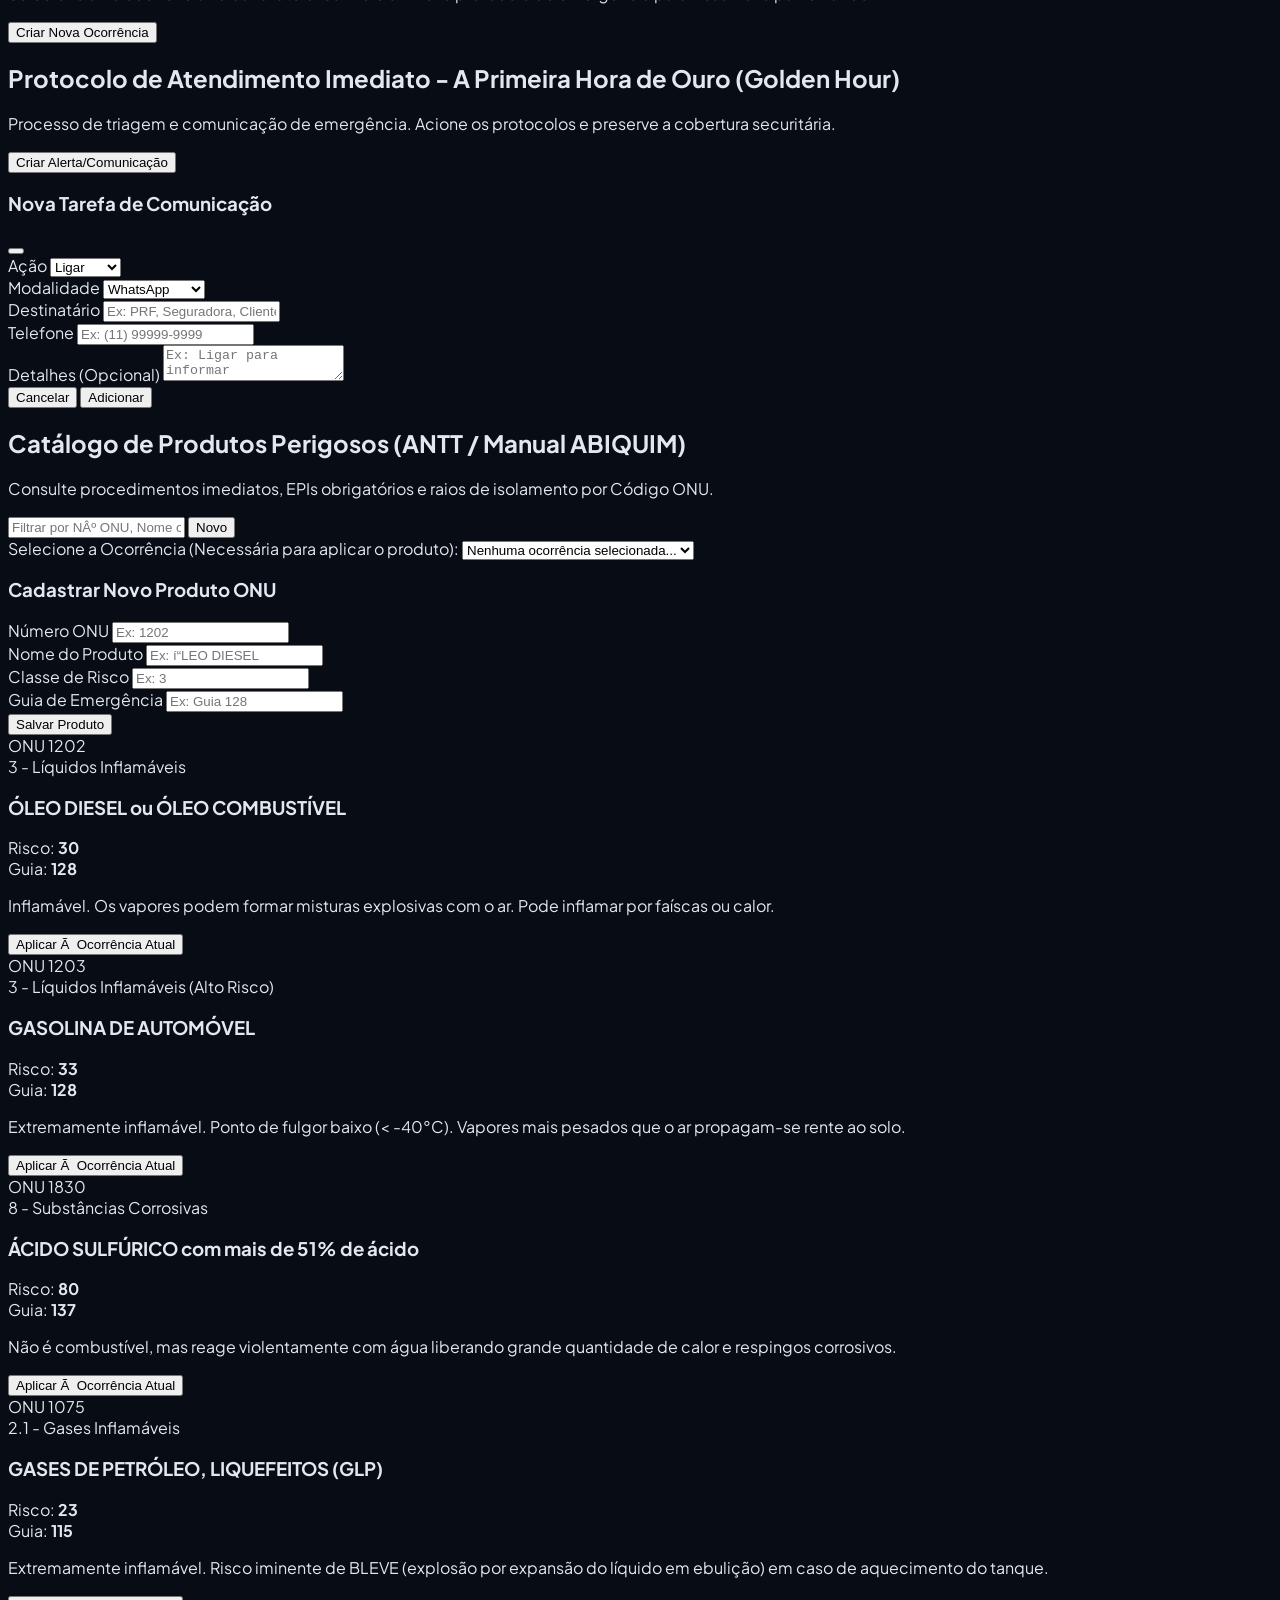
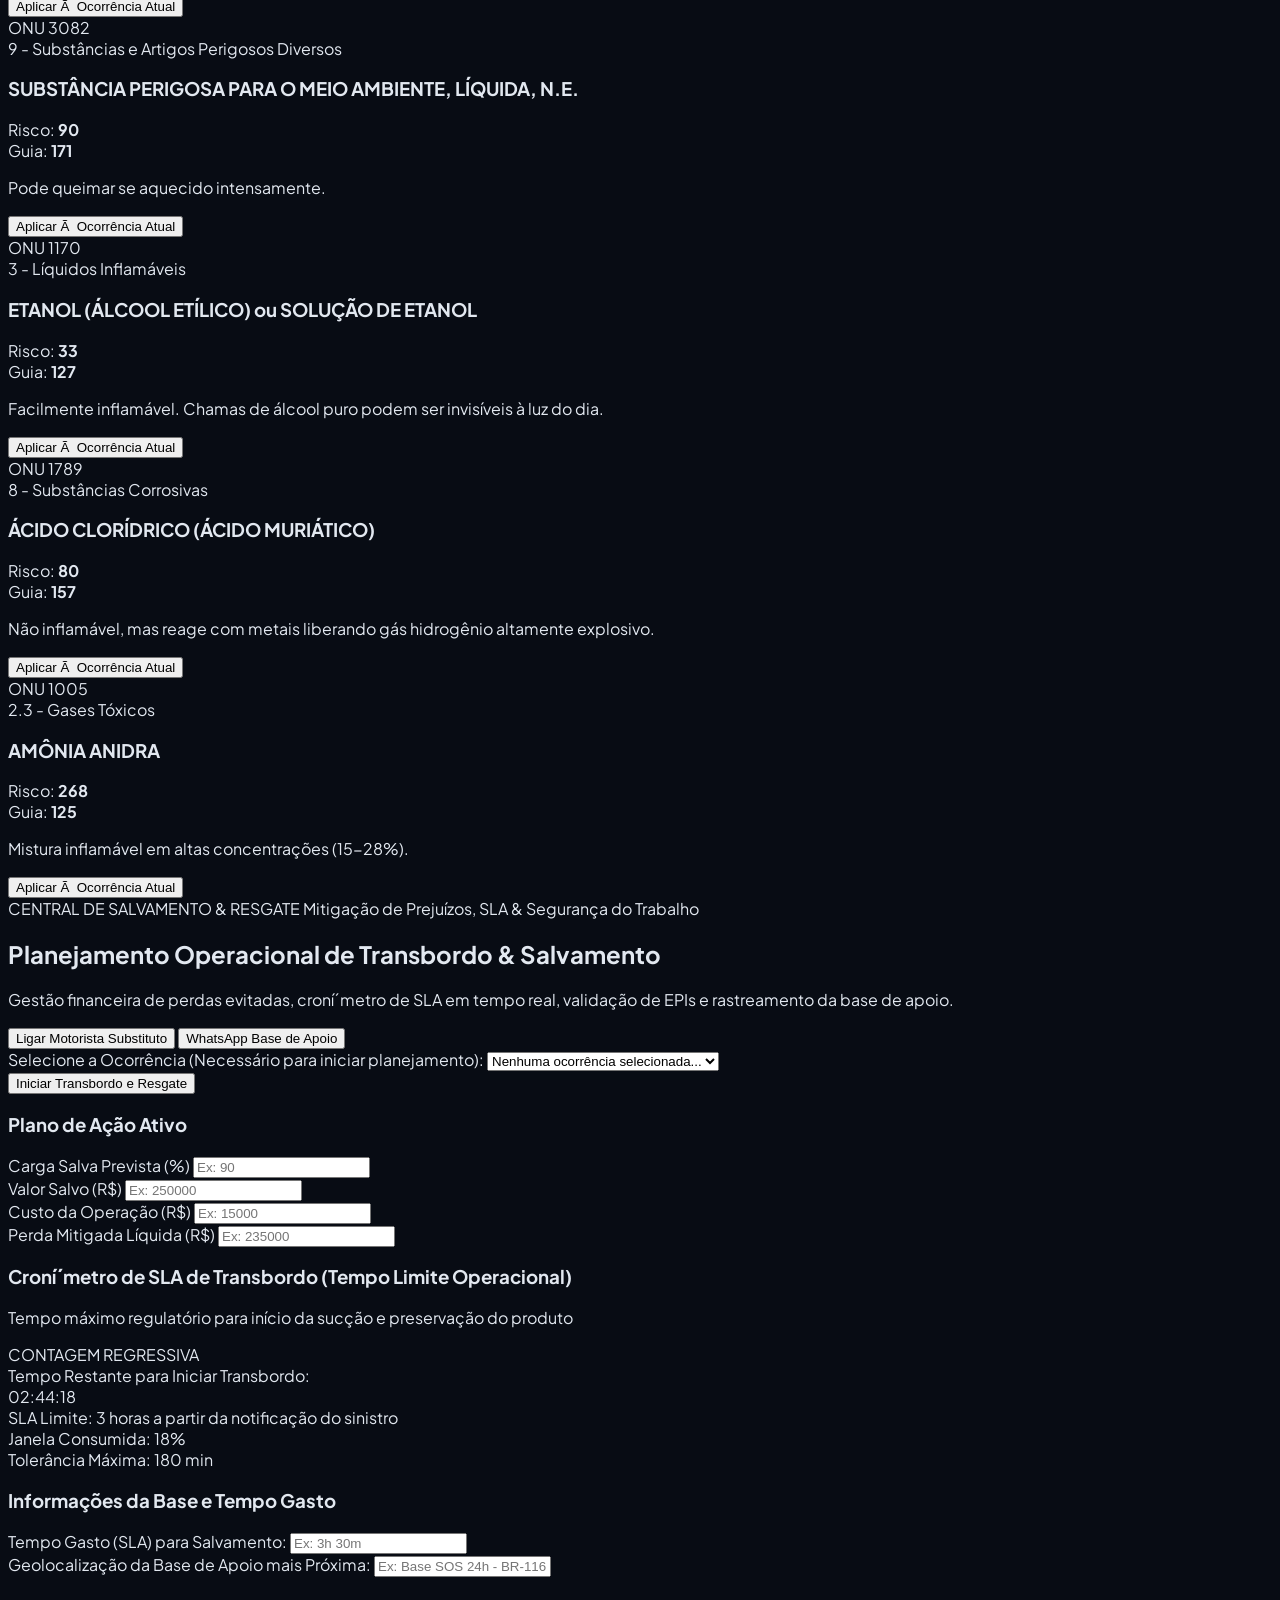
==== commit 6b70c346: "Fix onclick escape char" ====
--- a/index.html
+++ b/index.html
@@ -156,12 +156,23 @@
 
 
     <style>
-    body.light-mode { background: #f8fafc; color: #0f172a; }
-    body.light-mode .bg-slate-950 { background-color: #f1f5f9 !important; }
+    body.light-mode { background-color: #f8fafc; color: #0f172a; }
+    body.light-mode .bg-slate-950 { background-color: #f8fafc !important; }
     body.light-mode .bg-slate-900 { background-color: #ffffff !important; border-color: #e2e8f0 !important; }
-    body.light-mode .text-slate-400 { color: #64748b !important; }
+    body.light-mode .bg-slate-800 { background-color: #f1f5f9 !important; border-color: #cbd5e1 !important; }
+    body.light-mode .text-slate-100, body.light-mode .text-slate-200, body.light-mode .text-slate-300, body.light-mode .text-slate-400 { color: #475569 !important; }
+    body.light-mode h1, body.light-mode h2, body.light-mode h3, body.light-mode h4 { color: #0f172a !important; }
+    body.light-mode label { color: #334155 !important; }
+    body.light-mode input, body.light-mode select, body.light-mode textarea { background-color: #ffffff !important; color: #0f172a !important; border-color: #cbd5e1 !important; }
+    
+    /* Safely invert white text, EXCEPT inside colored buttons */
     body.light-mode .text-white { color: #0f172a !important; }
-    body.light-mode .border-slate-800, body.light-mode .border-slate-700 { border-color: #e2e8f0 !important; }
+    body.light-mode button.bg-blue-600 .text-white, body.light-mode button.bg-emerald-600 .text-white, body.light-mode button.bg-rose-600 .text-white { color: #ffffff !important; }
+    body.light-mode button.bg-blue-600, body.light-mode button.bg-emerald-600, body.light-mode button.bg-rose-600 { color: #ffffff !important; }
+    
+    /* specific overrides for sidebar active */
+    body.light-mode .nav-button.bg-blue-600 { color: #ffffff !important; }
+    body.light-mode .nav-button.bg-blue-600 i { color: #ffffff !important; }
     </style>
     
 </head>
@@ -874,7 +885,7 @@
 
           
           <!-- Motoristas Vinculados -->
-          <button data-tab="driver-evaluations" onclick="App.switchTab('driver-evaluations')" class="nav-button w-full flex items-center gap-3 px-3 py-2.5 rounded-xl text-xs font-bold text-slate-400 hover:text-white hover:bg-slate-800/50 transition-all group">
+          <button data-tab="motoristas" onclick="App.switchTab('motoristas')" class="nav-button w-full flex items-center gap-3 px-3 py-2.5 rounded-xl text-xs font-bold text-slate-400 hover:text-white hover:bg-slate-800/50 transition-all group">
             <i data-lucide="users" class="w-4 h-4 opacity-50 group-hover:opacity-100 group-[.active]:opacity-100 group-[.active]:text-blue-400 transition-opacity"></i>
             Motoristas
           </button>
@@ -4058,258 +4069,14 @@
       <!-- VIEW: INDICADORES E KPIS -->
 
 
-      <div id="view-indicators" class="tab-view hidden space-y-6">
-
-
-        
-
-
-        <div class="flex items-center justify-between mb-4">
-
-
-          <div>
-
-
-            <h2 class="text-xl font-black text-white flex items-center gap-2">
-
-
-              <i data-lucide="bar-chart-2" class="w-6 h-6 text-indigo-400"></i>
-
-
-              Indicadores & Desempenho (KPIs)
-
-
-            </h2>
-
-
-            <p class="text-xs text-slate-400 mt-1">Estatísticas globais normalizadas de planos logísticos e ocorrências.</p>
-
-
-          </div>
-
-
-          <button onclick="if(window.App) App.renderIndicatorsTab()" class="bg-slate-800 hover:bg-slate-700 text-slate-300 px-3 py-2 rounded-xl text-xs font-bold transition-all flex items-center gap-2 border border-slate-700">
-
-
-            <i data-lucide="refresh-cw" class="w-4 h-4"></i> Atualizar Dados
-
-
-          </button>
-
-
-        </div>
-
-
-
-
-
-      <!-- TROPA DE ELITE WIDGET -->
-
-
-      <div class="bg-slate-900 border border-slate-800 rounded-2xl p-5 shadow-lg relative overflow-hidden mb-6">
-
-
-        <div class="absolute top-0 right-0 w-32 h-32 bg-amber-500/5 rounded-bl-full pointer-events-none"></div>
-
-
-        <div class="flex items-center gap-3 mb-6">
-
-
-          <div class="w-10 h-10 rounded-xl bg-amber-500/10 flex items-center justify-center border border-amber-500/20">
-
-
-            <i data-lucide="award" class="w-5 h-5 text-amber-500"></i>
-
-
-          </div>
-
-
-          <div>
-
-
-            <h3 class="text-sm font-black text-white uppercase tracking-wider">Tropa de Elite</h3>
-
-
-            <p class="text-xs text-slate-400">Ranking dos melhores motoristas</p>
-
-
-          </div>
-
-
-        </div>
-
-
-        <div id="elite-squad-container" class="space-y-3">
-
-
-          <!-- Renderizado via JS -->
-
-
-        </div>
-
-
-      </div>
-
-
-
-
-
-        
-
-
-      <!-- GESTÃO RÁPIDA DE MOTORISTAS -->
-
-
-      <div class="bg-slate-900 border border-slate-800 rounded-2xl p-5 shadow-lg relative overflow-hidden mt-6">
-
-
-        <div class="absolute top-0 right-0 w-32 h-32 bg-indigo-500/5 rounded-bl-full pointer-events-none"></div>
-
-
-        <div class="flex items-center justify-between mb-6">
-
-
-          <div class="flex items-center gap-3">
-
-
-            <div class="w-10 h-10 rounded-xl bg-indigo-500/10 flex items-center justify-center border border-indigo-500/20">
-
-
-              <i data-lucide="users" class="w-5 h-5 text-indigo-500"></i>
-
-
-            </div>
-
-
-            <div>
-
-
-              <h3 class="text-sm font-black text-white uppercase tracking-wider">Tropa em Campo</h3>
-
-
-              <p class="text-xs text-slate-400">Patentes e envio de recompensas</p>
-
-
-            </div>
-
-
-          </div>
-
-
-        </div>
-
-
-        
-
-
-        <div class="space-y-3" id="driver-rank-container">
-
-
-          <!-- Mockup para visualização rápida (em prod, carregar do DB) -->
-
-
-          <div class="flex items-center justify-between p-3 bg-slate-800/50 rounded-xl border border-slate-700/50">
-
-
-            <div class="flex items-center gap-3">
-
-
-              <div class="w-8 h-8 rounded-full bg-slate-950 border border-amber-500 flex items-center justify-center">
-
-
-                <i data-lucide="shield" class="w-4 h-4 text-amber-500"></i>
-
-
-              </div>
-
-
-              <div>
-
-
-                <p class="text-xs font-bold text-white">Carlos Almeida (Transportes S.A.)</p>
-
-
-                <p class="text-[10px] text-amber-400 font-bold uppercase tracking-widest">Elite</p>
-
-
-              </div>
-
-
-            </div>
-
-
-            <button onclick="if(window.App) App.sendRewardXP(\'Giovani\', this)" class="bg-indigo-600 hover:bg-indigo-500 text-white p-2 rounded-xl transition-all" title="Enviar Recompensa XP">
-
-
-              <i data-lucide="gift" class="w-4 h-4"></i>
-
-
-            </button>
-
-
-          </div>
-
-
-          
-
-
-          <div class="flex items-center justify-between p-3 bg-slate-800/50 rounded-xl border border-slate-700/50">
-
-
-            <div class="flex items-center gap-3">
-
-
-              <div class="w-8 h-8 rounded-full bg-slate-950 border border-slate-500 flex items-center justify-center">
-
-
-                <i data-lucide="shield" class="w-4 h-4 text-slate-400"></i>
-
-
-              </div>
-
-
-              <div>
-
-
-                <p class="text-xs font-bold text-white">José Ferreira (Logística BR)</p>
-
-
-                <p class="text-[10px] text-slate-400 font-bold uppercase tracking-widest">Veterano</p>
-
-
-              </div>
-
-
-            </div>
-
-
-            <button onclick="if(window.App) App.sendRewardXP(\'Pedro H.\', this)" class="bg-indigo-600 hover:bg-indigo-500 text-white p-2 rounded-xl transition-all" title="Enviar Recompensa XP">
-
-
-              <i data-lucide="gift" class="w-4 h-4"></i>
-
-
-            </button>
-
-
-          </div>
-
-
-        </div>
-
-
-      </div>
-
-
-    
-
-
-
-
-
-
-      <!-- Gestão e Avaliação de Motoristas (NEW) -->
-      <div class="mt-8 bg-slate-900 border border-slate-800 rounded-3xl p-6 md:p-8 shadow-xl">
+      
+      <!-- VIEW: MOTORISTAS -->
+      <div id="view-motoristas" class="tab-view hidden space-y-6">
+        <h2 class="text-xl font-black text-white flex items-center gap-2">
+          <i data-lucide="users" class="w-6 h-6 text-blue-400"></i> Gestão de Motoristas
+        </h2>
+        <!-- Gestão e Avaliação de Motoristas (NEW) -->
+      <div class="bg-slate-900 border border-slate-800 rounded-3xl p-6 md:p-8 shadow-xl">
         <div class="flex items-center justify-between mb-6">
           <div>
             <h3 class="text-xl font-black text-white">Avaliação de Motoristas</h3>
@@ -4323,6 +4090,259 @@
         <div id="driver-evaluation-list" class="grid grid-cols-1 md:grid-cols-2 lg:grid-cols-3 gap-4">
             <div class="text-slate-400 text-sm italic col-span-full">Clique em "Atualizar Lista" para carregar os motoristas da sua empresa.</div>
         </div>
+      </div>
+
+      <div id="view-indicators" class="tab-view hidden space-y-6">
+
+
+        
+
+
+        <div class="flex items-center justify-between mb-4">
+
+
+          <div>
+
+
+            <h2 class="text-xl font-black text-white flex items-center gap-2">
+
+
+              <i data-lucide="bar-chart-2" class="w-6 h-6 text-indigo-400"></i>
+
+
+              Indicadores & Desempenho (KPIs)
+
+
+            </h2>
+
+
+            <p class="text-xs text-slate-400 mt-1">Estatísticas globais normalizadas de planos logísticos e ocorrências.</p>
+
+
+          </div>
+
+
+          <button onclick="if(window.App) App.renderIndicatorsTab()" class="bg-slate-800 hover:bg-slate-700 text-slate-300 px-3 py-2 rounded-xl text-xs font-bold transition-all flex items-center gap-2 border border-slate-700">
+
+
+            <i data-lucide="refresh-cw" class="w-4 h-4"></i> Atualizar Dados
+
+
+          </button>
+
+
+        </div>
+
+
+
+
+
+      <!-- TROPA DE ELITE WIDGET -->
+
+
+      <div class="bg-slate-900 border border-slate-800 rounded-2xl p-5 shadow-lg relative overflow-hidden mb-6">
+
+
+        <div class="absolute top-0 right-0 w-32 h-32 bg-amber-500/5 rounded-bl-full pointer-events-none"></div>
+
+
+        <div class="flex items-center gap-3 mb-6">
+
+
+          <div class="w-10 h-10 rounded-xl bg-amber-500/10 flex items-center justify-center border border-amber-500/20">
+
+
+            <i data-lucide="award" class="w-5 h-5 text-amber-500"></i>
+
+
+          </div>
+
+
+          <div>
+
+
+            <h3 class="text-sm font-black text-white uppercase tracking-wider">Tropa de Elite</h3>
+
+
+            <p class="text-xs text-slate-400">Ranking dos melhores motoristas</p>
+
+
+          </div>
+
+
+        </div>
+
+
+        <div id="elite-squad-container" class="space-y-3">
+
+
+          <!-- Renderizado via JS -->
+
+
+        </div>
+
+
+      </div>
+
+
+
+
+
+        
+
+
+      <!-- GESTÃO RÁPIDA DE MOTORISTAS -->
+
+
+      <div class="bg-slate-900 border border-slate-800 rounded-2xl p-5 shadow-lg relative overflow-hidden mt-6">
+
+
+        <div class="absolute top-0 right-0 w-32 h-32 bg-indigo-500/5 rounded-bl-full pointer-events-none"></div>
+
+
+        <div class="flex items-center justify-between mb-6">
+
+
+          <div class="flex items-center gap-3">
+
+
+            <div class="w-10 h-10 rounded-xl bg-indigo-500/10 flex items-center justify-center border border-indigo-500/20">
+
+
+              <i data-lucide="users" class="w-5 h-5 text-indigo-500"></i>
+
+
+            </div>
+
+
+            <div>
+
+
+              <h3 class="text-sm font-black text-white uppercase tracking-wider">Tropa em Campo</h3>
+
+
+              <p class="text-xs text-slate-400">Patentes e envio de recompensas</p>
+
+
+            </div>
+
+
+          </div>
+
+
+        </div>
+
+
+        
+
+
+        <div class="space-y-3" id="driver-rank-container">
+
+
+          <!-- Mockup para visualização rápida (em prod, carregar do DB) -->
+
+
+          <div class="flex items-center justify-between p-3 bg-slate-800/50 rounded-xl border border-slate-700/50">
+
+
+            <div class="flex items-center gap-3">
+
+
+              <div class="w-8 h-8 rounded-full bg-slate-950 border border-amber-500 flex items-center justify-center">
+
+
+                <i data-lucide="shield" class="w-4 h-4 text-amber-500"></i>
+
+
+              </div>
+
+
+              <div>
+
+
+                <p class="text-xs font-bold text-white">Carlos Almeida (Transportes S.A.)</p>
+
+
+                <p class="text-[10px] text-amber-400 font-bold uppercase tracking-widest">Elite</p>
+
+
+              </div>
+
+
+            </div>
+
+
+            <button onclick="if(window.App) App.sendRewardXP(\'Giovani\', this)" class="bg-indigo-600 hover:bg-indigo-500 text-white p-2 rounded-xl transition-all" title="Enviar Recompensa XP">
+
+
+              <i data-lucide="gift" class="w-4 h-4"></i>
+
+
+            </button>
+
+
+          </div>
+
+
+          
+
+
+          <div class="flex items-center justify-between p-3 bg-slate-800/50 rounded-xl border border-slate-700/50">
+
+
+            <div class="flex items-center gap-3">
+
+
+              <div class="w-8 h-8 rounded-full bg-slate-950 border border-slate-500 flex items-center justify-center">
+
+
+                <i data-lucide="shield" class="w-4 h-4 text-slate-400"></i>
+
+
+              </div>
+
+
+              <div>
+
+
+                <p class="text-xs font-bold text-white">José Ferreira (Logística BR)</p>
+
+
+                <p class="text-[10px] text-slate-400 font-bold uppercase tracking-widest">Veterano</p>
+
+
+              </div>
+
+
+            </div>
+
+
+            <button onclick="if(window.App) App.sendRewardXP(\'Pedro H.\', this)" class="bg-indigo-600 hover:bg-indigo-500 text-white p-2 rounded-xl transition-all" title="Enviar Recompensa XP">
+
+
+              <i data-lucide="gift" class="w-4 h-4"></i>
+
+
+            </button>
+
+
+          </div>
+
+
+        </div>
+
+
+      </div>
+
+
+    
+
+
+
+
+
+
+      
       </div>
 
 
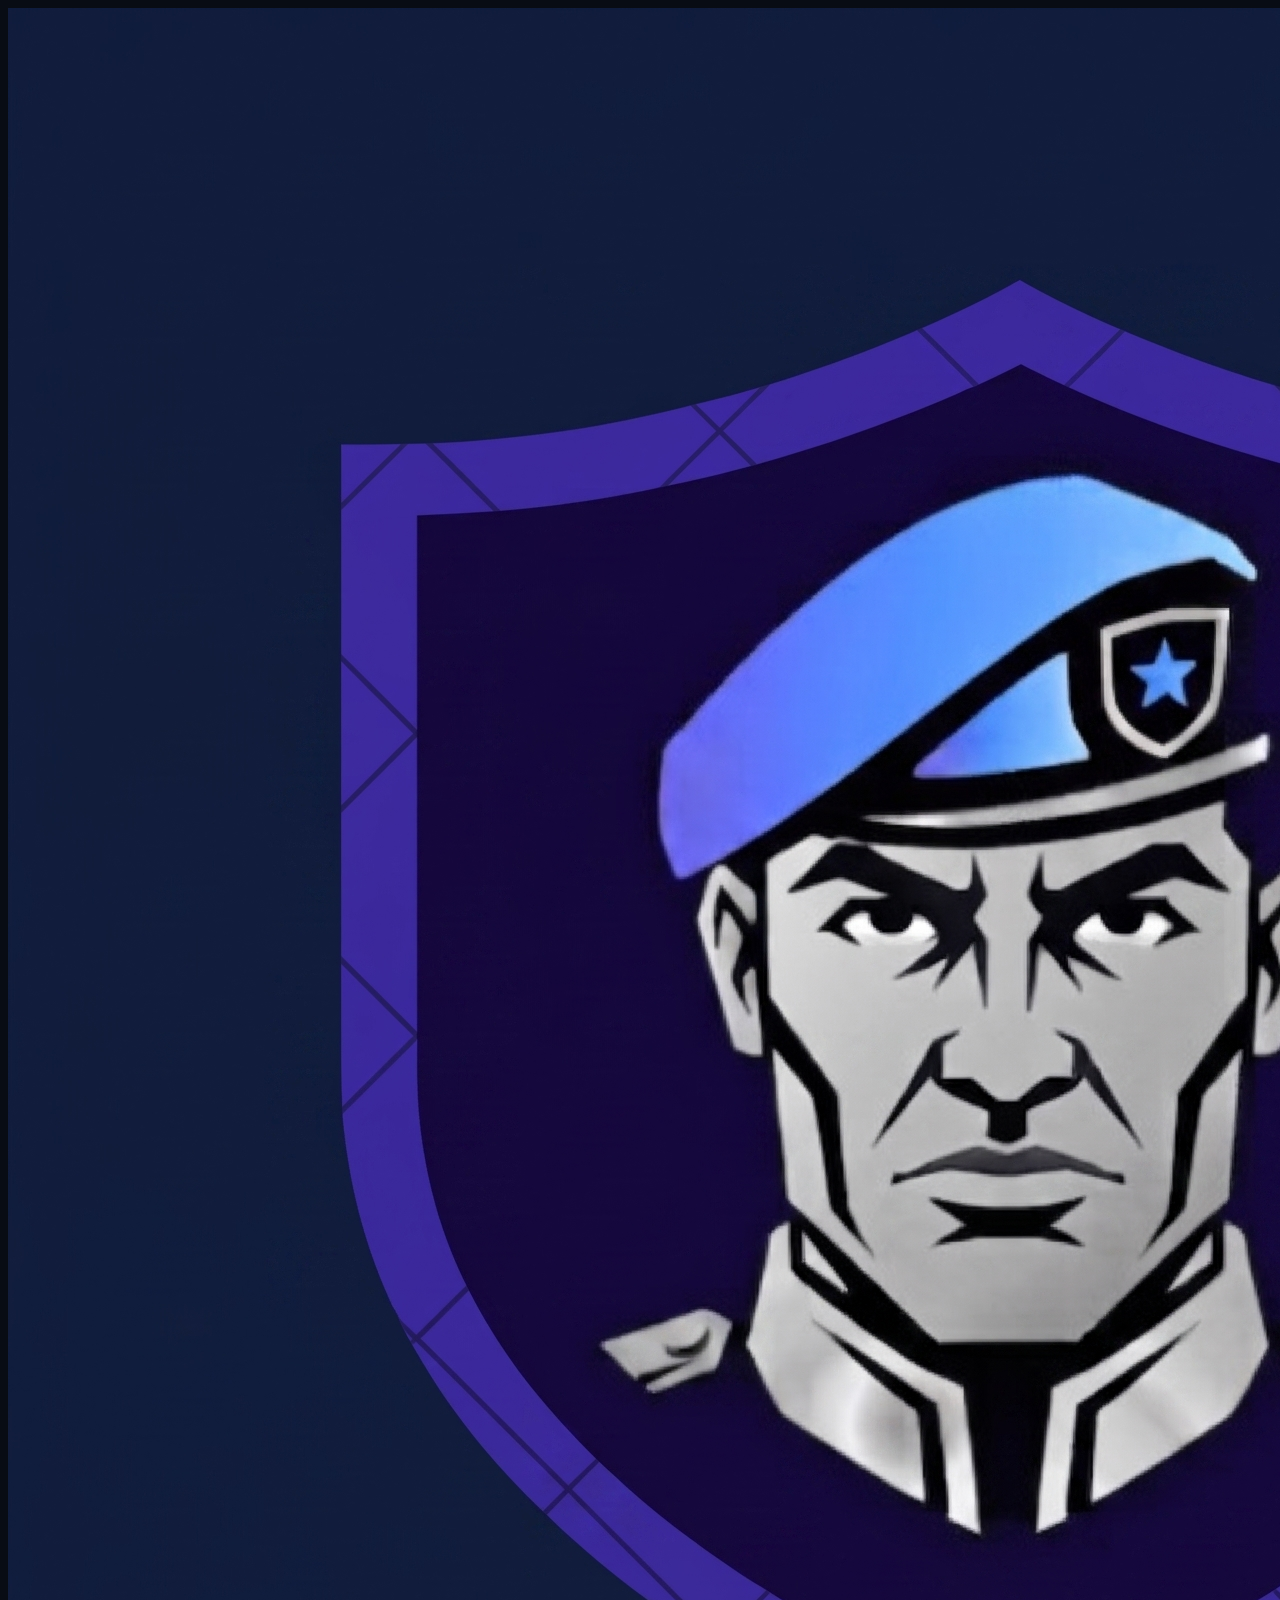
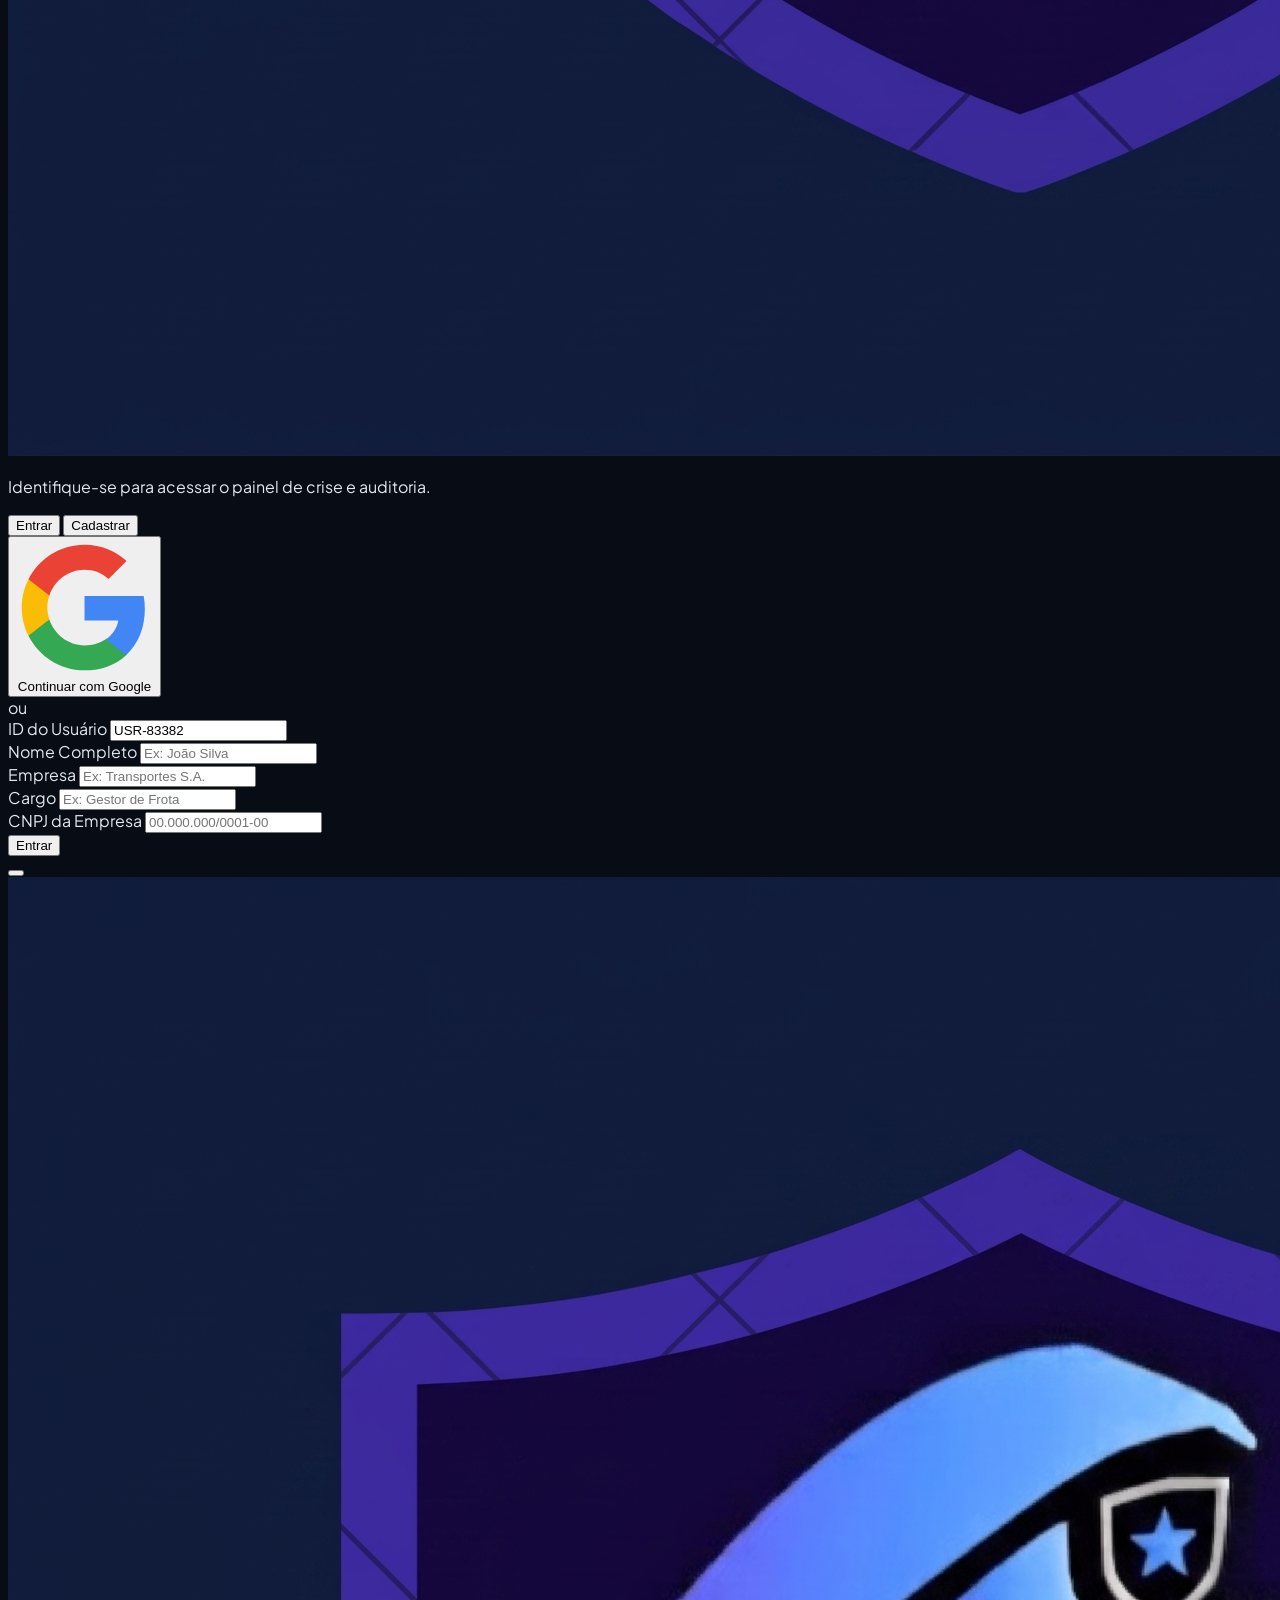
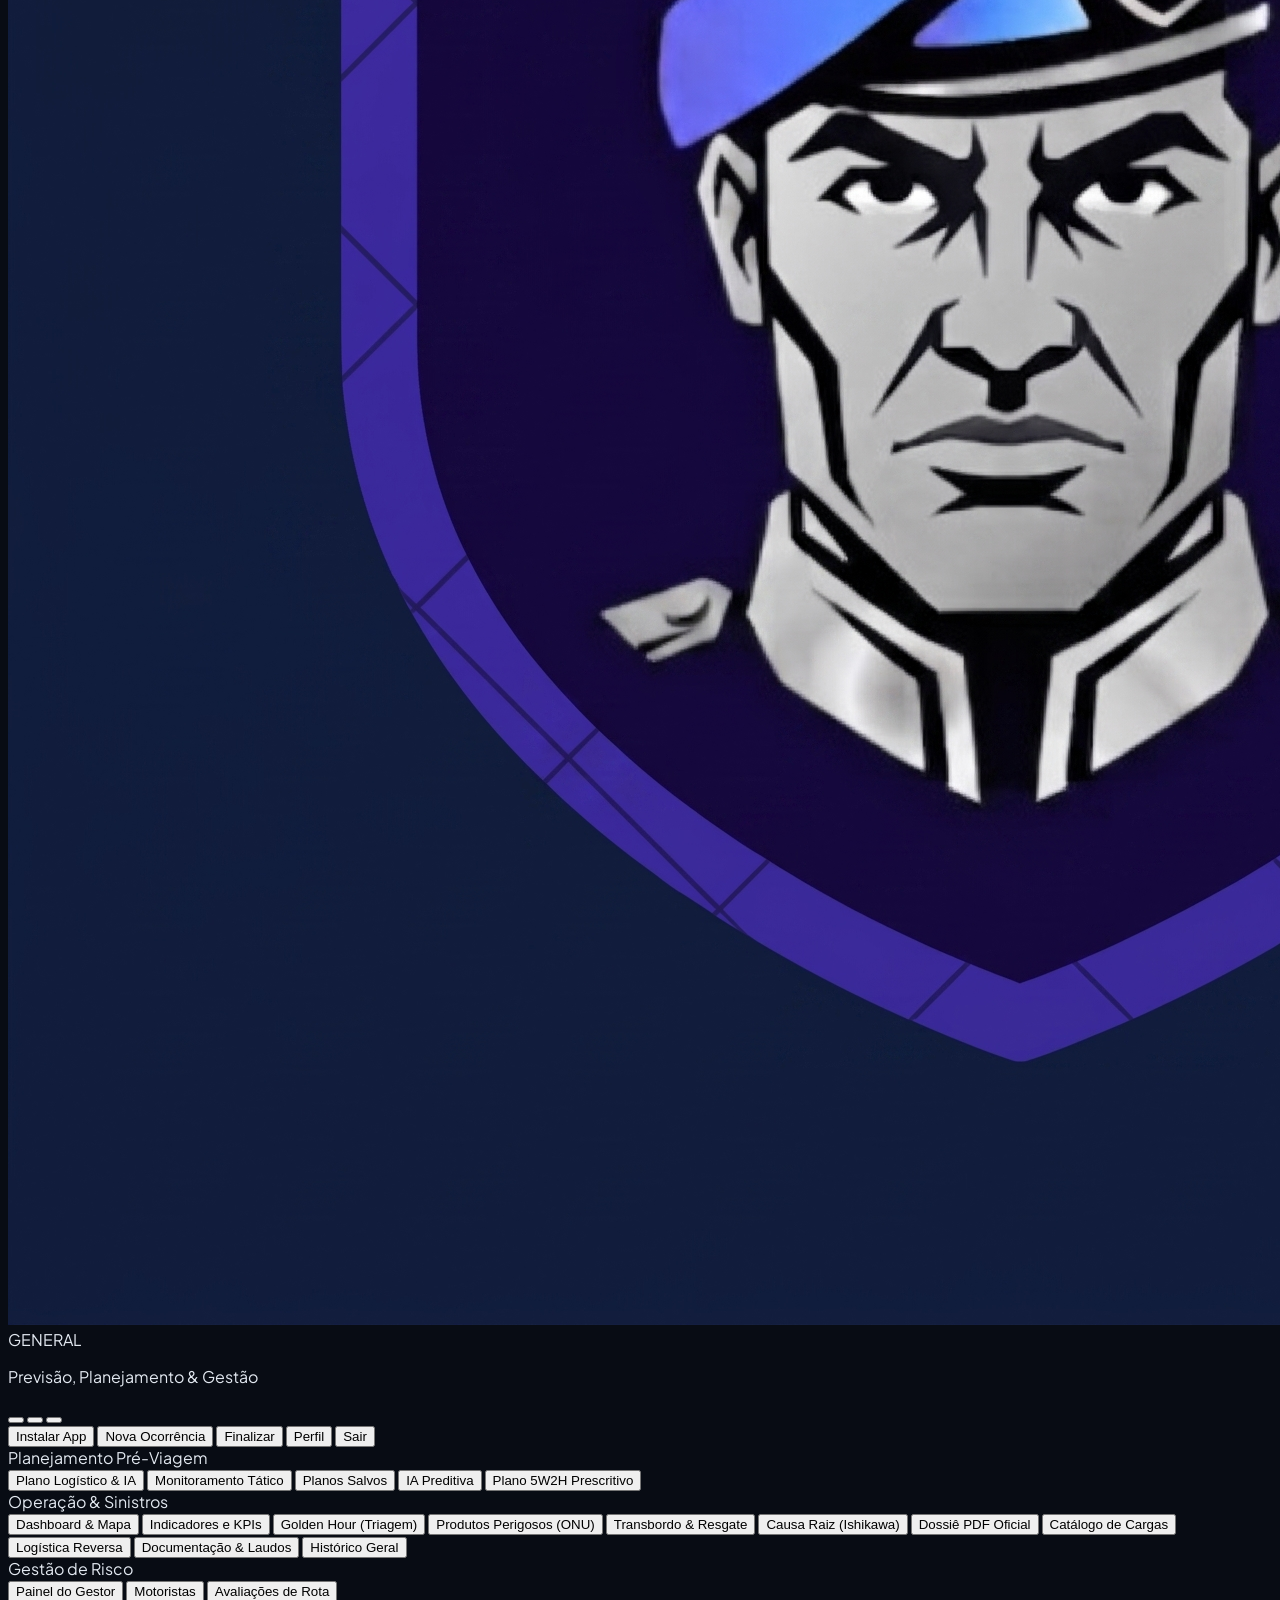
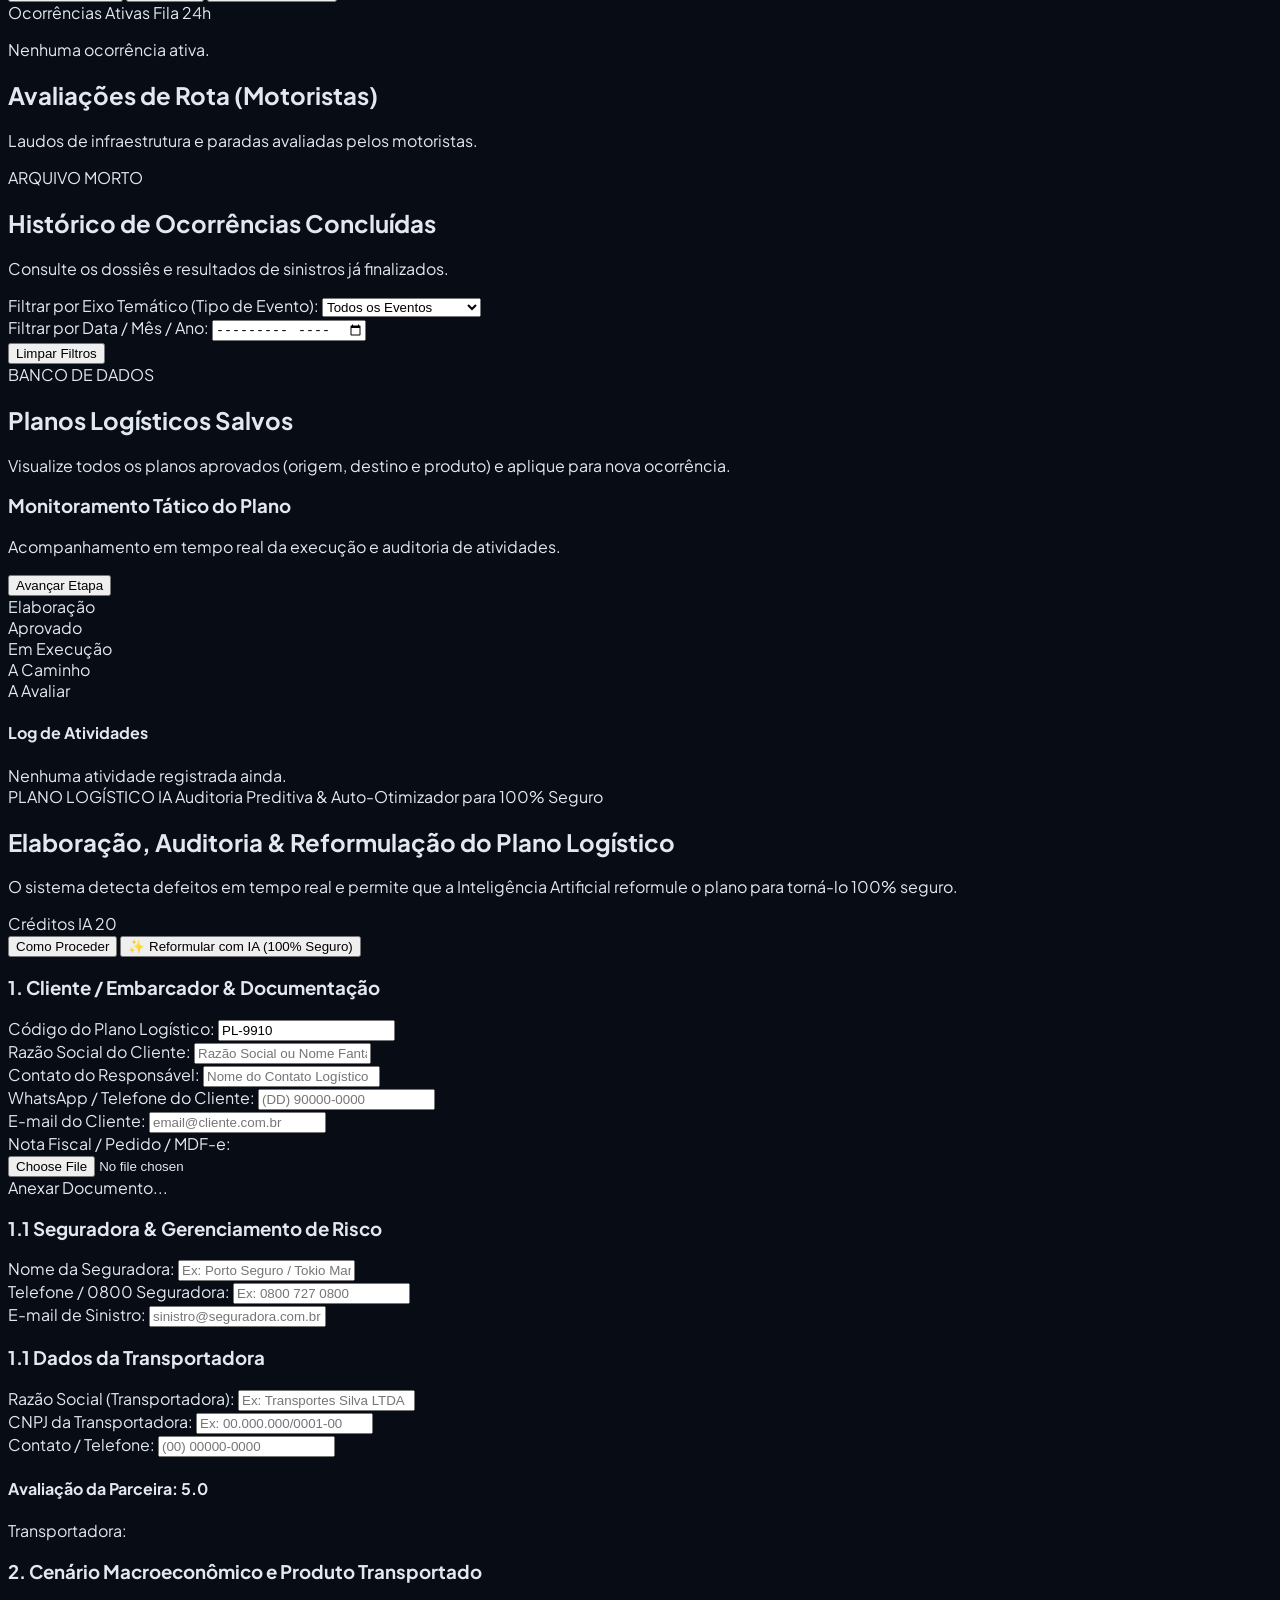
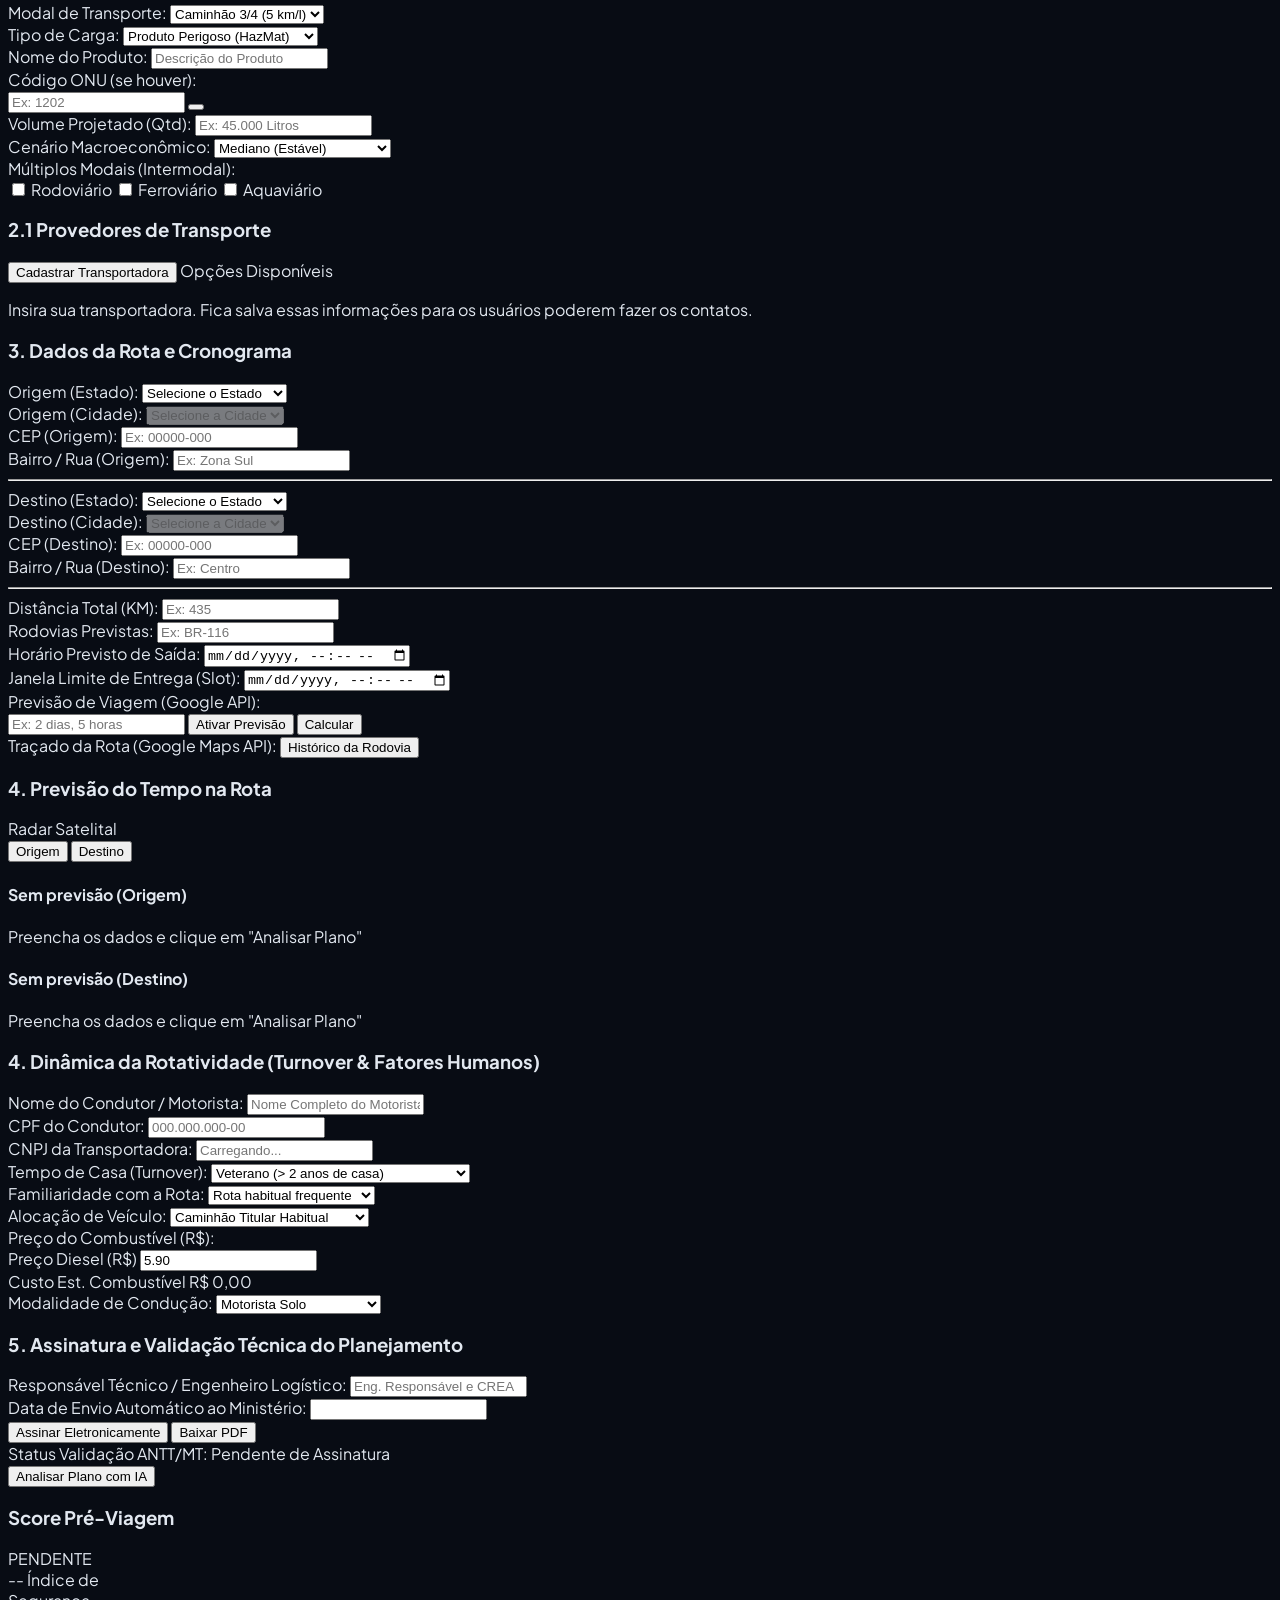
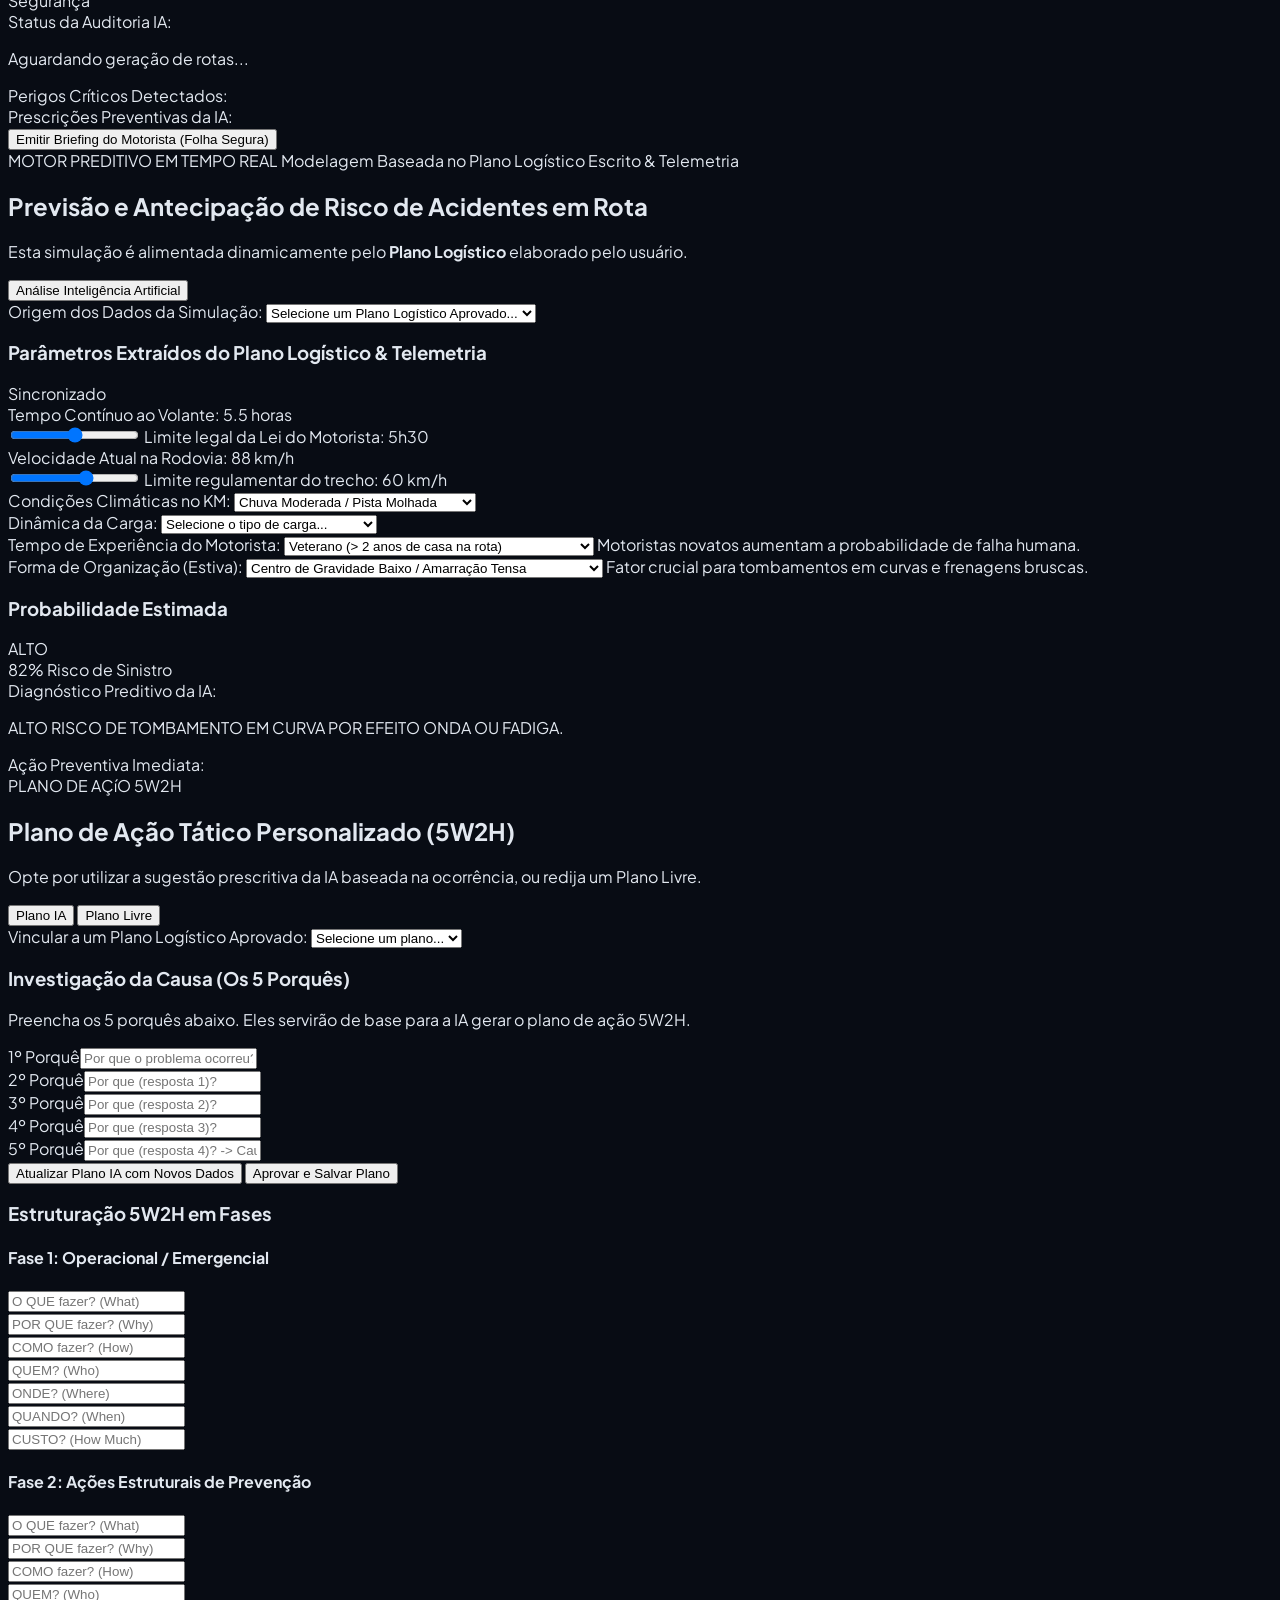
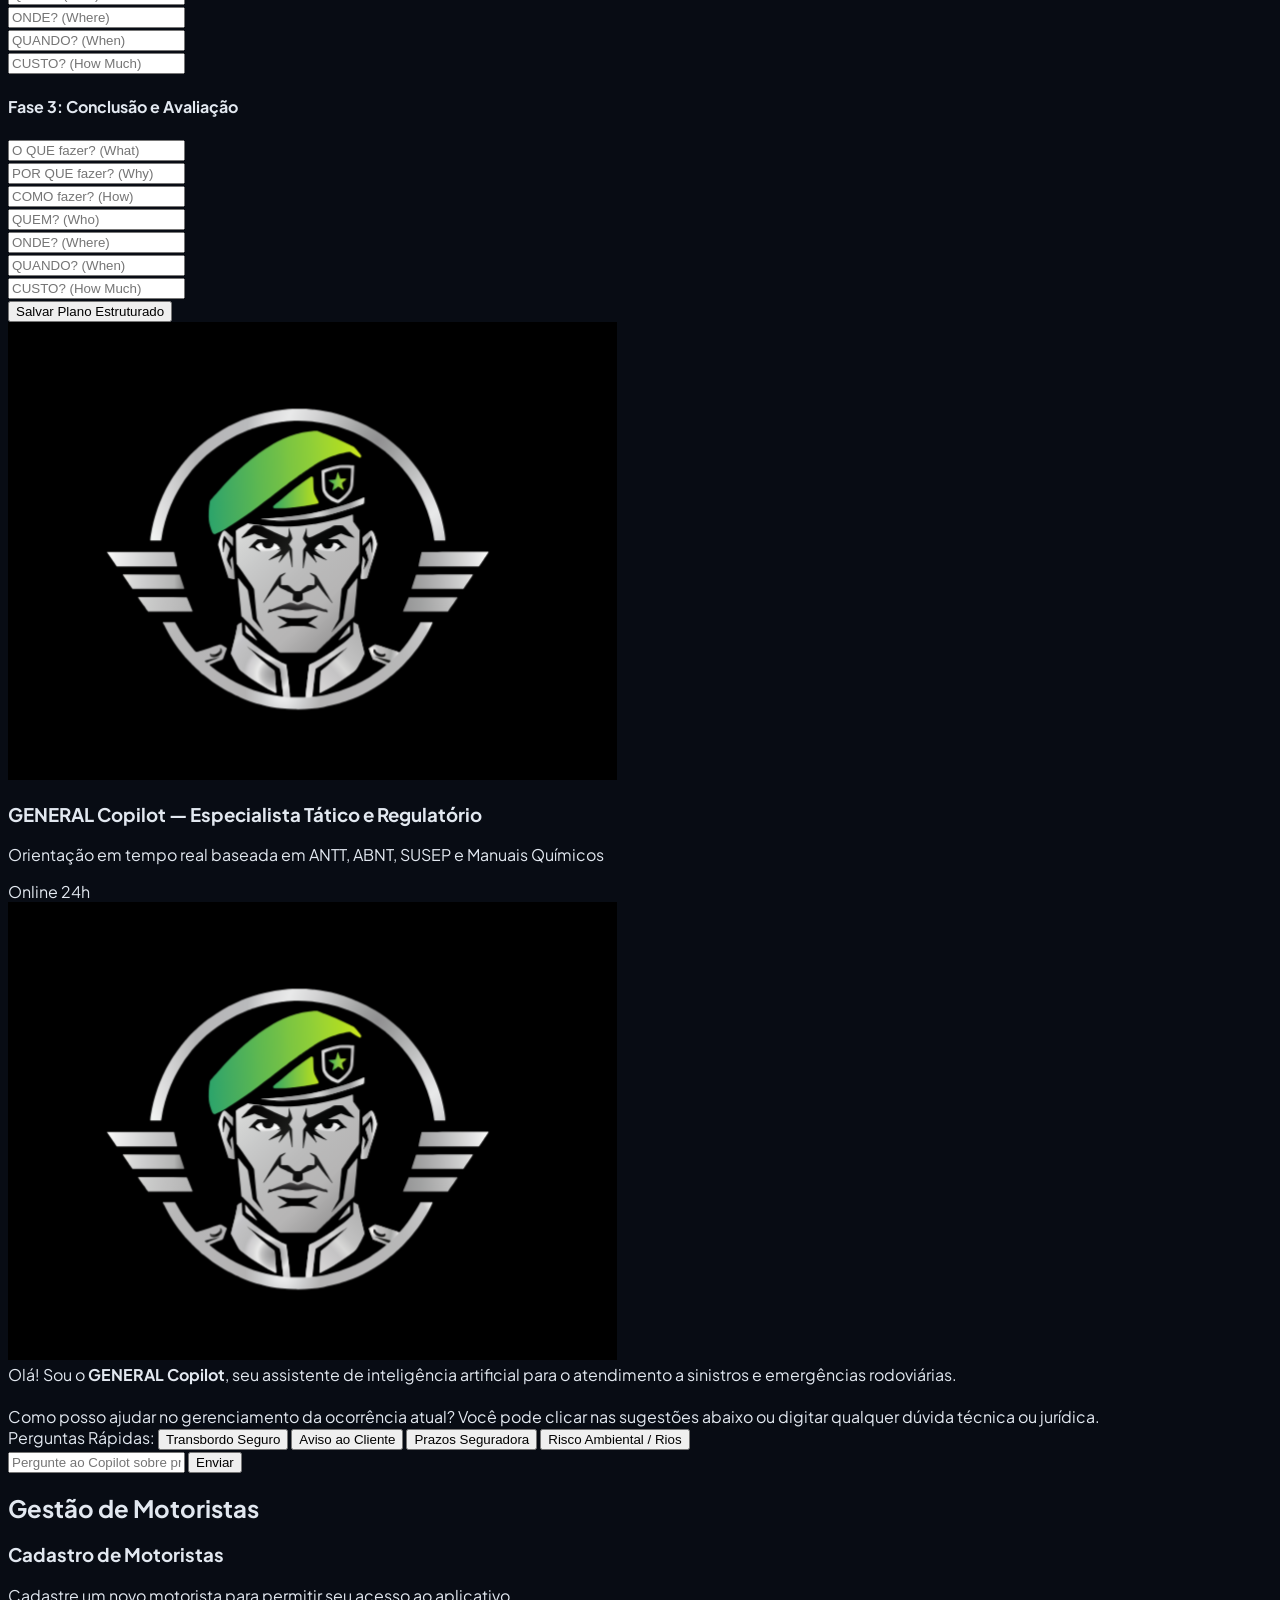
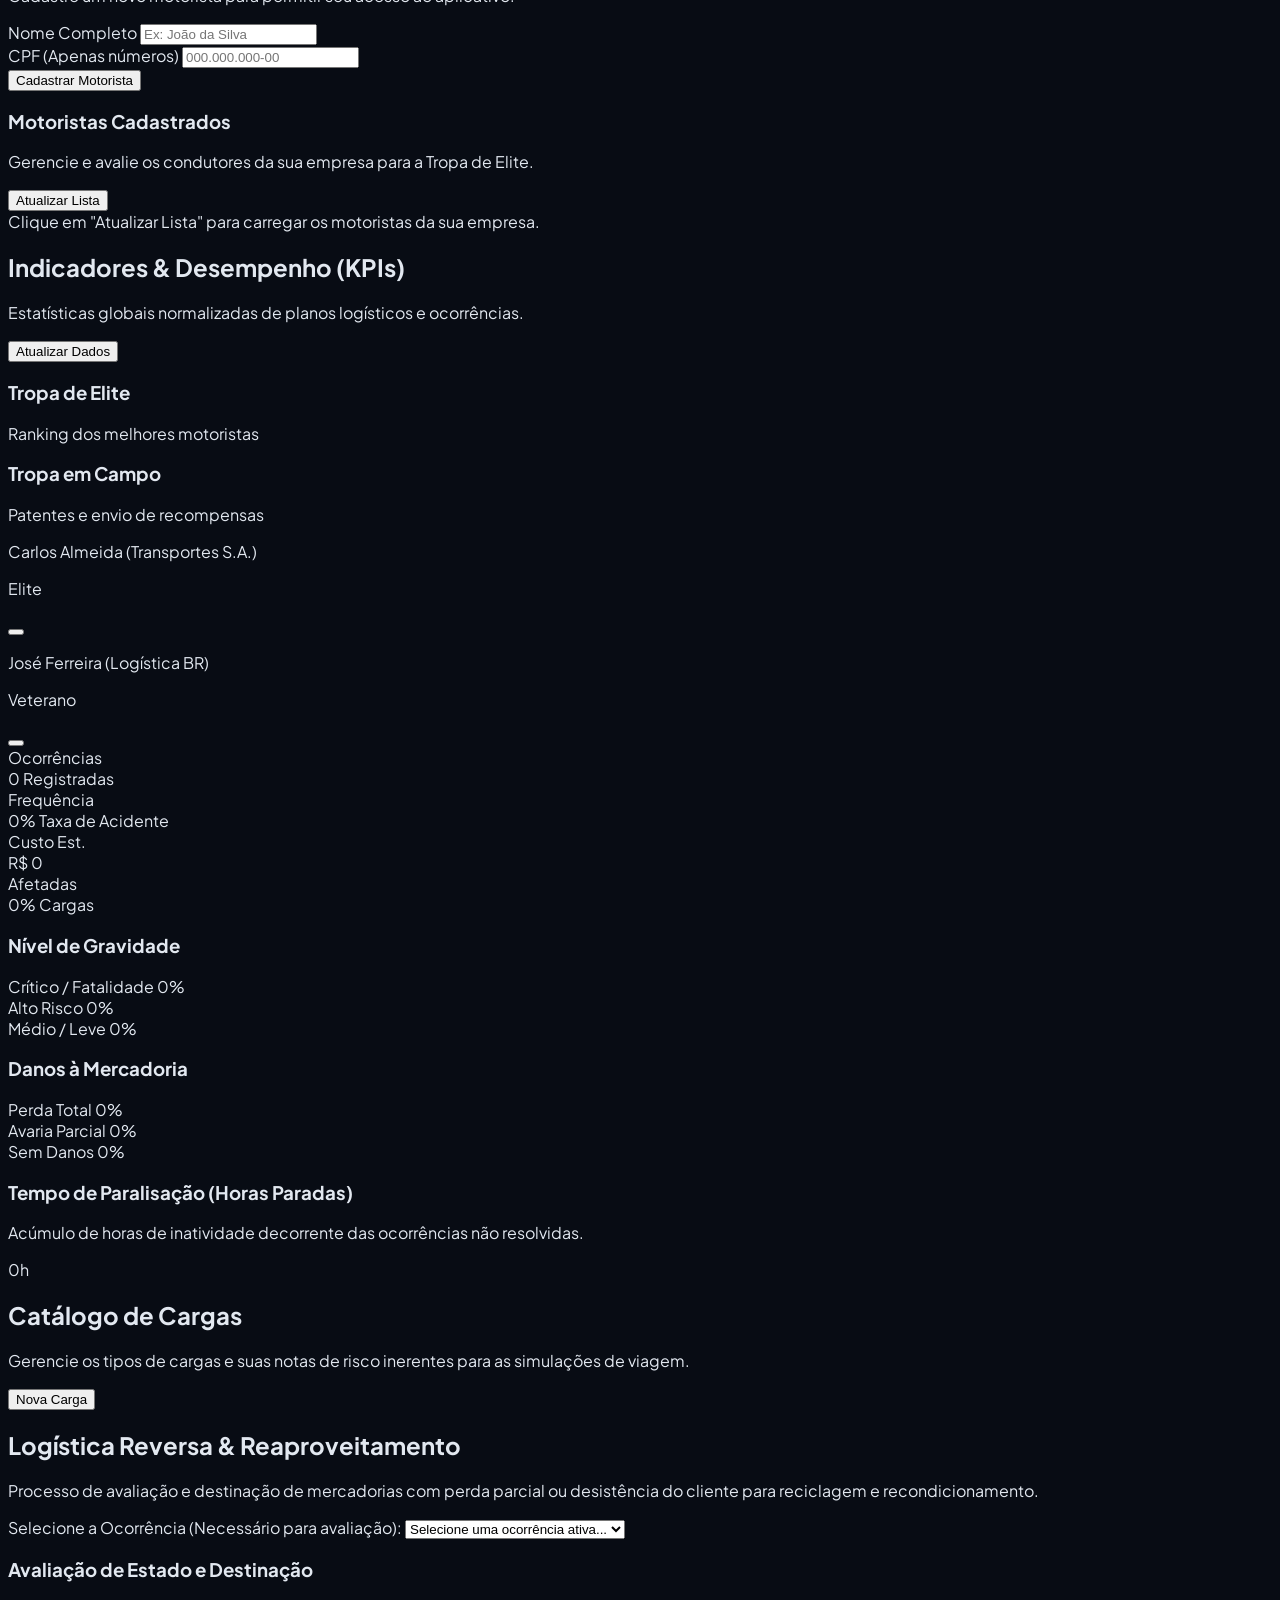
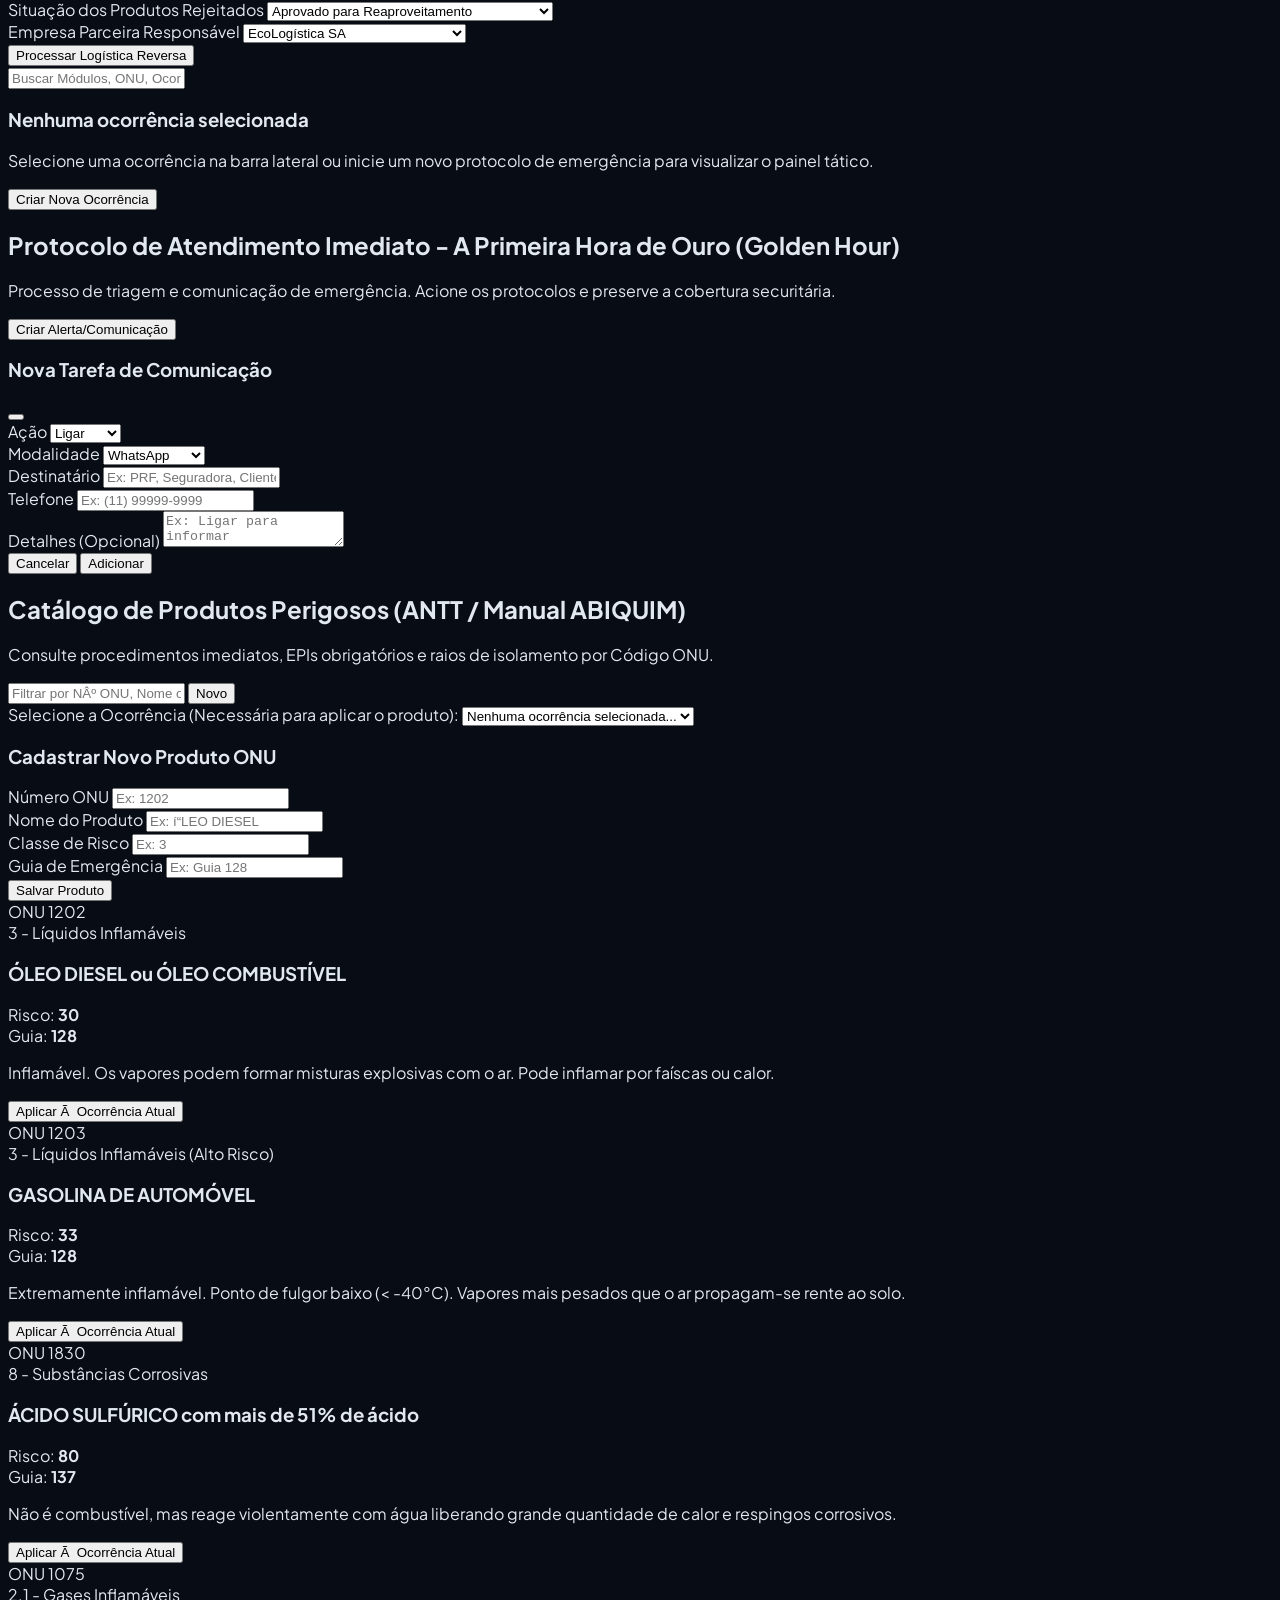
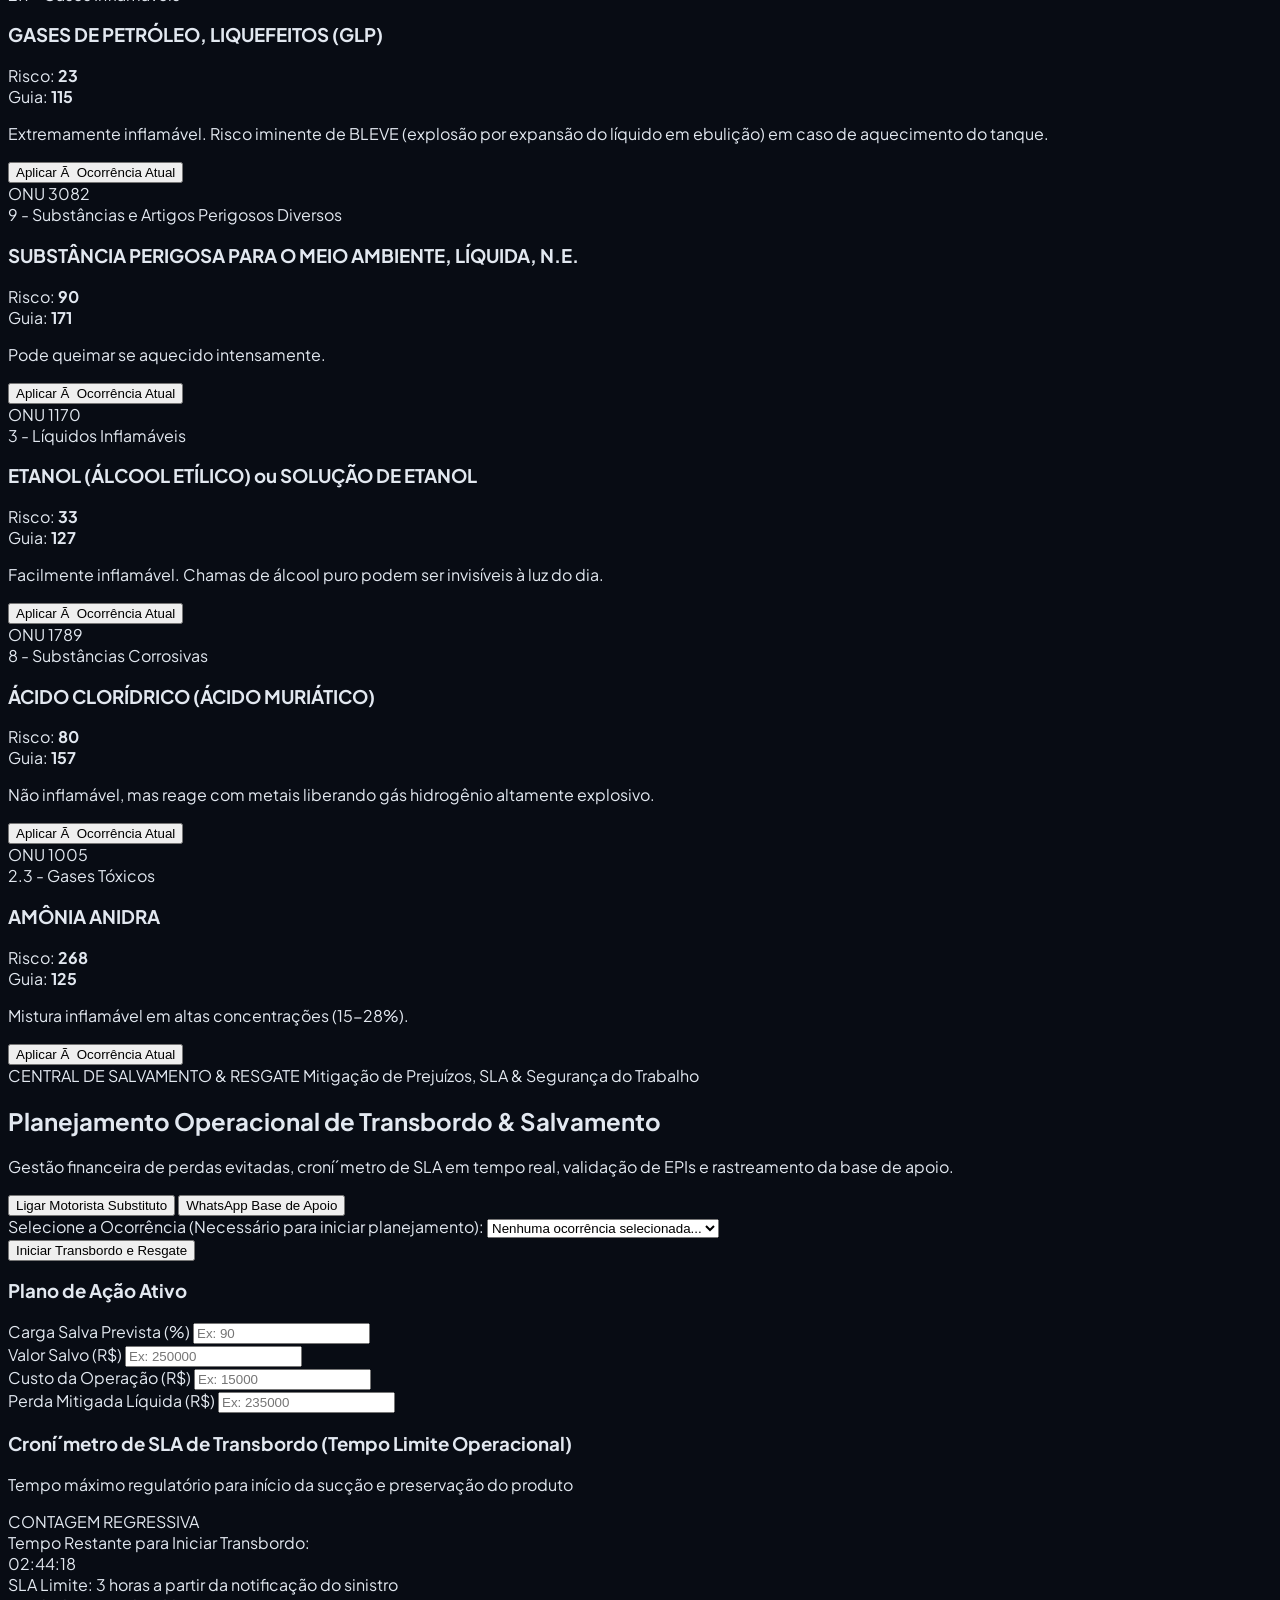
==== commit a5d6cb2d: "Add driver registration form in Gestor app" ====
--- a/index.html
+++ b/index.html
@@ -4075,11 +4075,36 @@
         <h2 class="text-xl font-black text-white flex items-center gap-2">
           <i data-lucide="users" class="w-6 h-6 text-blue-400"></i> Gestão de Motoristas
         </h2>
+        <!-- Cadastro de Motorista -->
+        <div class="bg-slate-900 border border-slate-800 rounded-3xl p-6 md:p-8 shadow-xl mb-6">
+          <div class="mb-6">
+            <h3 class="text-xl font-black text-white">Cadastro de Motoristas</h3>
+            <p class="text-sm text-slate-400">Cadastre um novo motorista para permitir seu acesso ao aplicativo.</p>
+          </div>
+          <form id="driver-register-form" onsubmit="App.registerDriver(event)" class="space-y-4">
+            <div class="grid grid-cols-1 md:grid-cols-2 gap-4">
+              <div>
+                <label class="block text-xs font-bold text-slate-400 mb-1">Nome Completo</label>
+                <input type="text" id="driver-register-name" required class="w-full bg-slate-950 border border-slate-700 rounded-xl p-3 text-white text-sm focus:border-blue-500 outline-none" placeholder="Ex: João da Silva">
+              </div>
+              <div>
+                <label class="block text-xs font-bold text-slate-400 mb-1">CPF (Apenas números)</label>
+                <input type="text" id="driver-register-cpf" required maxlength="14" oninput="App.formatCpfInput(this)" class="w-full bg-slate-950 border border-slate-700 rounded-xl p-3 text-white text-sm focus:border-blue-500 outline-none" placeholder="000.000.000-00">
+              </div>
+            </div>
+            <div class="flex justify-end mt-4">
+              <button type="submit" class="bg-emerald-600 hover:bg-emerald-500 text-white px-6 py-2.5 rounded-xl font-bold text-sm transition-all flex items-center gap-2 shadow-lg shadow-emerald-900/20">
+                <i data-lucide="user-plus" class="w-4 h-4"></i> Cadastrar Motorista
+              </button>
+            </div>
+          </form>
+        </div>
+        
         <!-- Gestão e Avaliação de Motoristas (NEW) -->
       <div class="bg-slate-900 border border-slate-800 rounded-3xl p-6 md:p-8 shadow-xl">
         <div class="flex items-center justify-between mb-6">
           <div>
-            <h3 class="text-xl font-black text-white">Avaliação de Motoristas</h3>
+            <h3 class="text-xl font-black text-white">Motoristas Cadastrados</h3>
             <p class="text-sm text-slate-400">Gerencie e avalie os condutores da sua empresa para a Tropa de Elite.</p>
           </div>
           <button onclick="if(window.App) App.loadDriverEvaluations()" class="bg-blue-600 hover:bg-blue-500 text-white px-4 py-2 rounded-xl font-bold text-xs transition-all flex items-center gap-2">
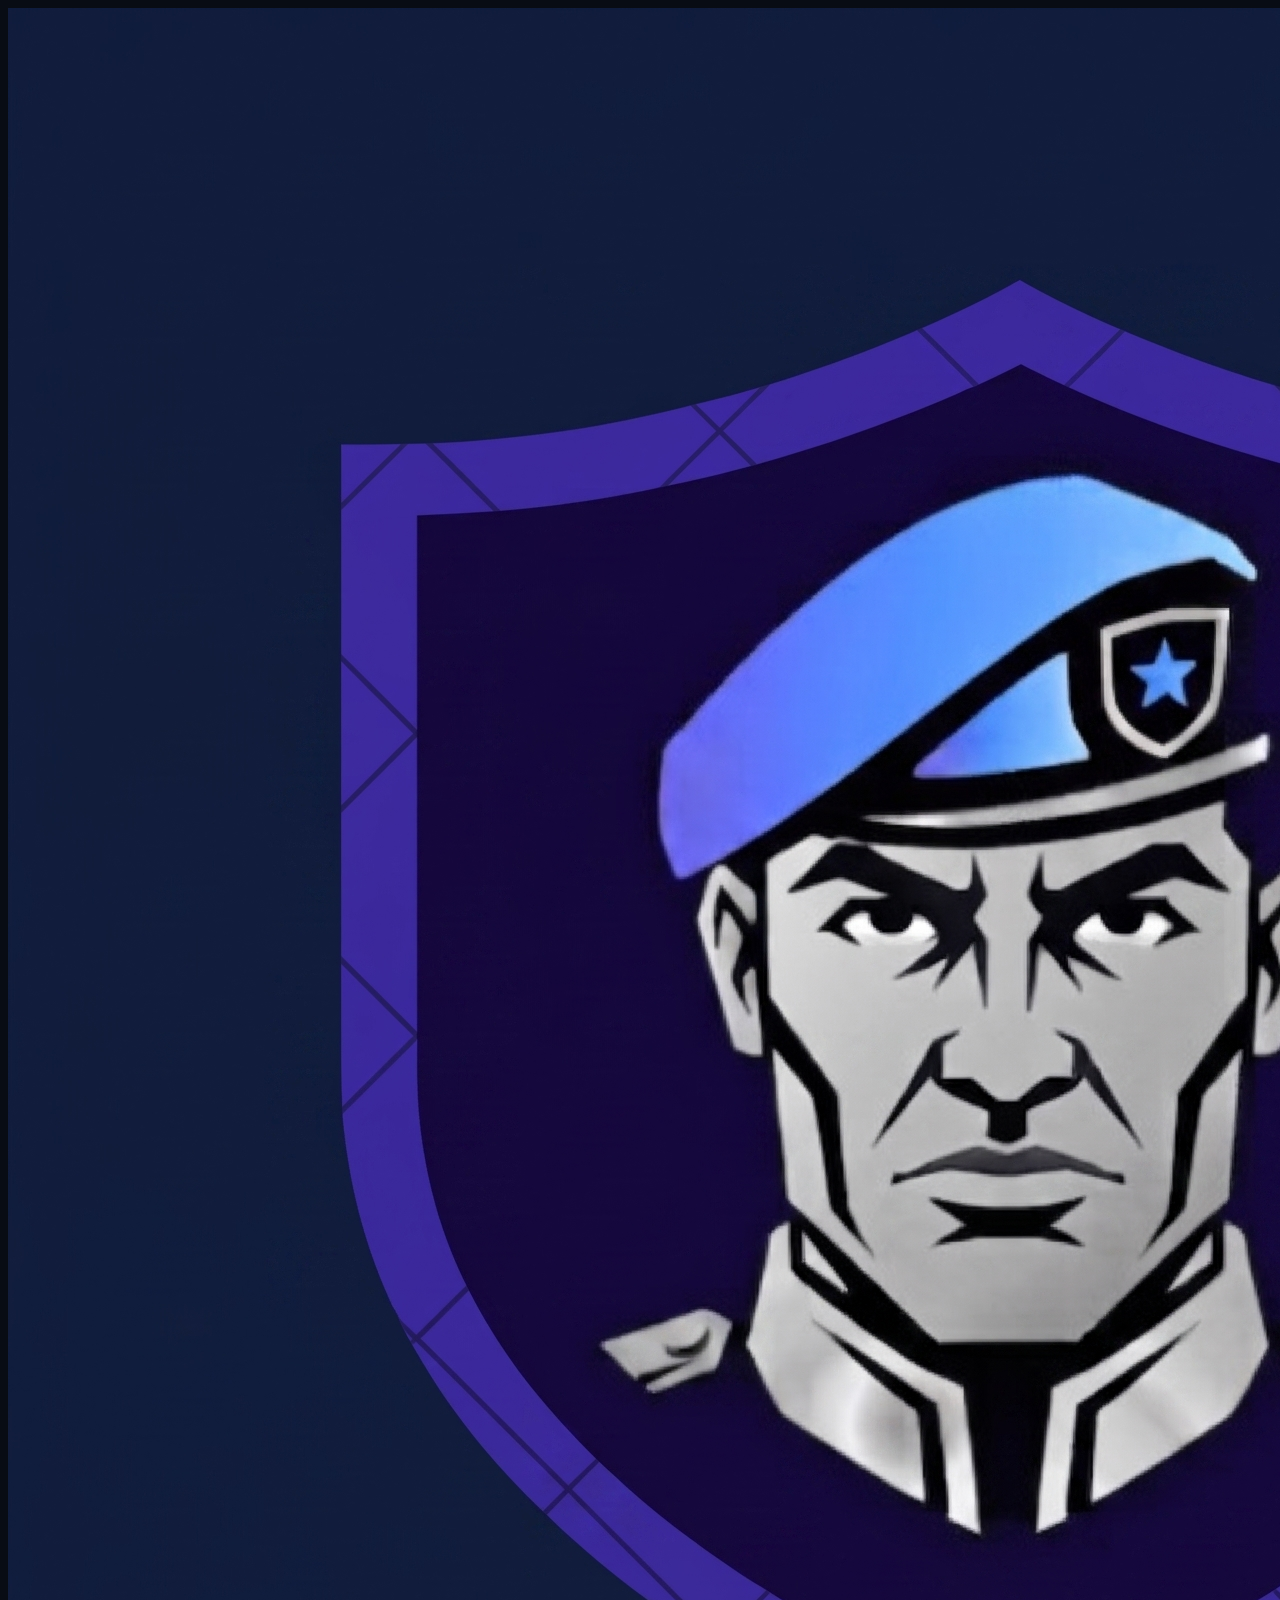
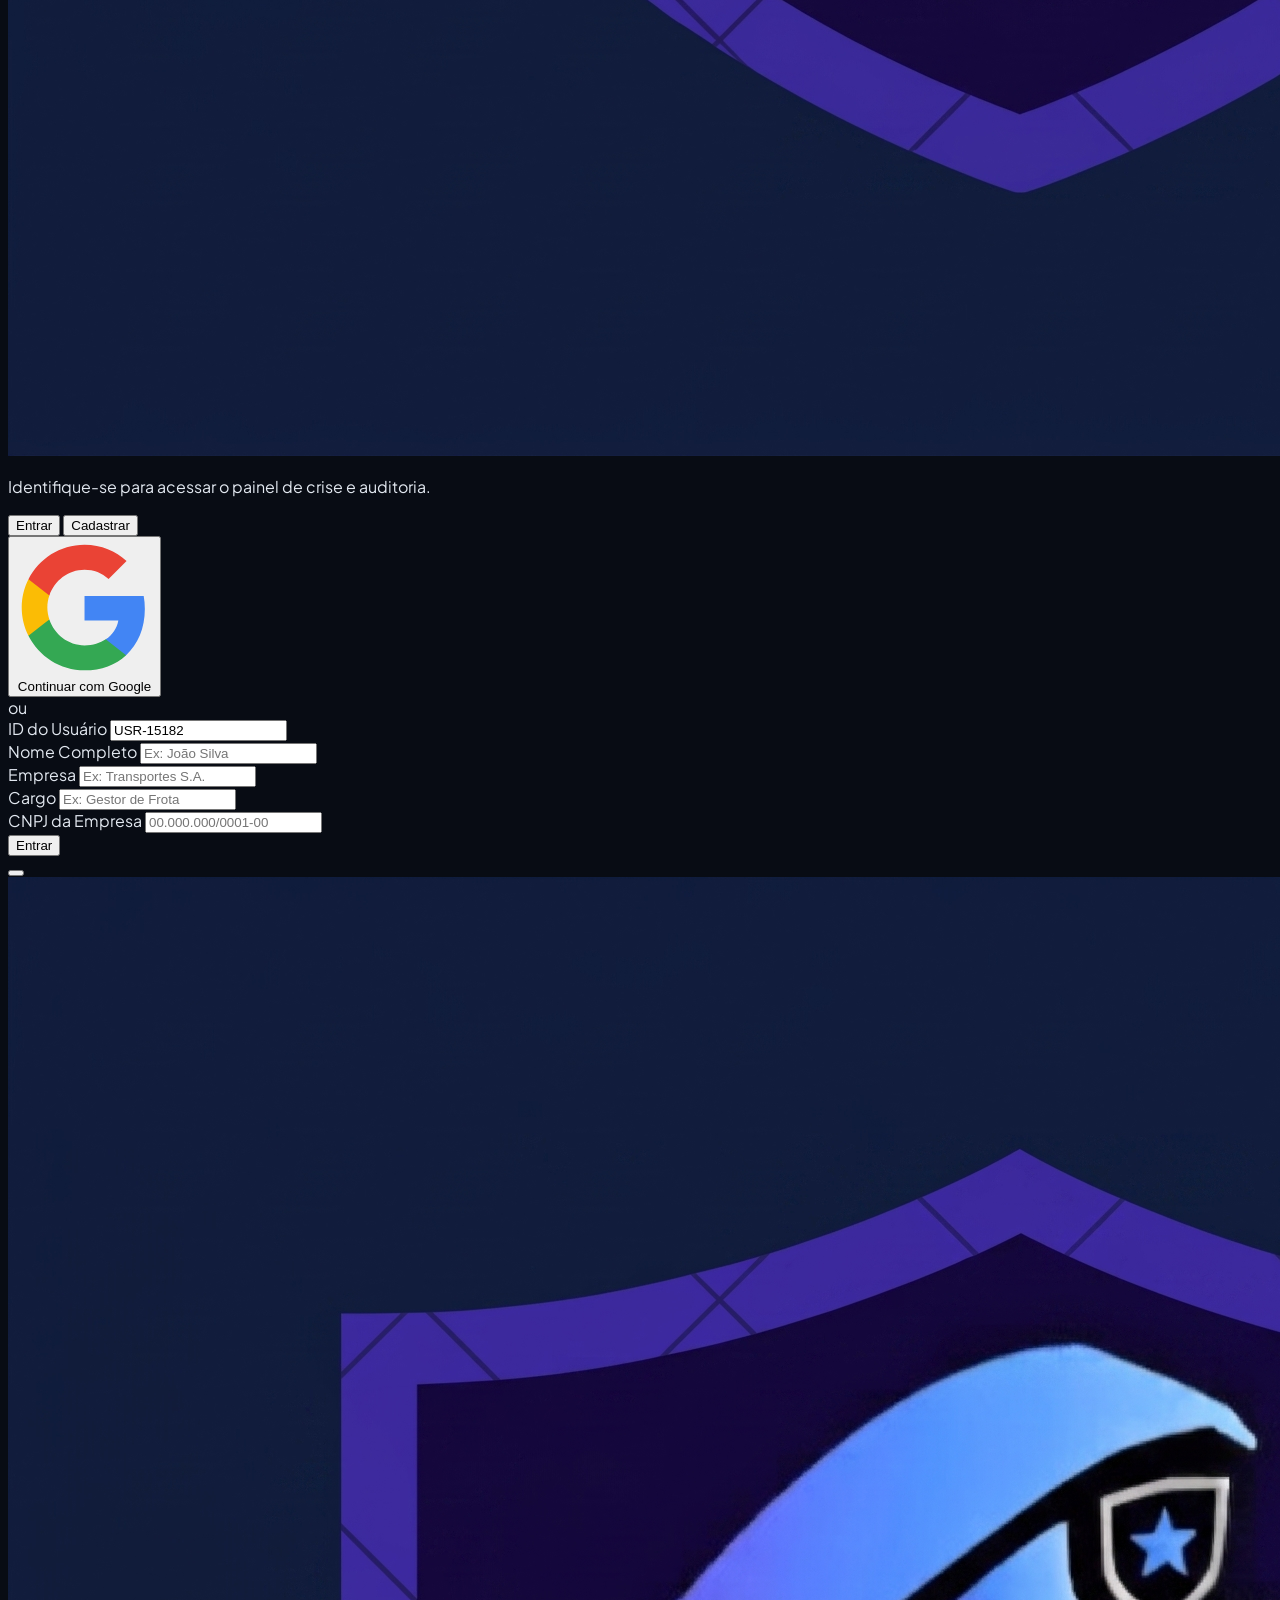
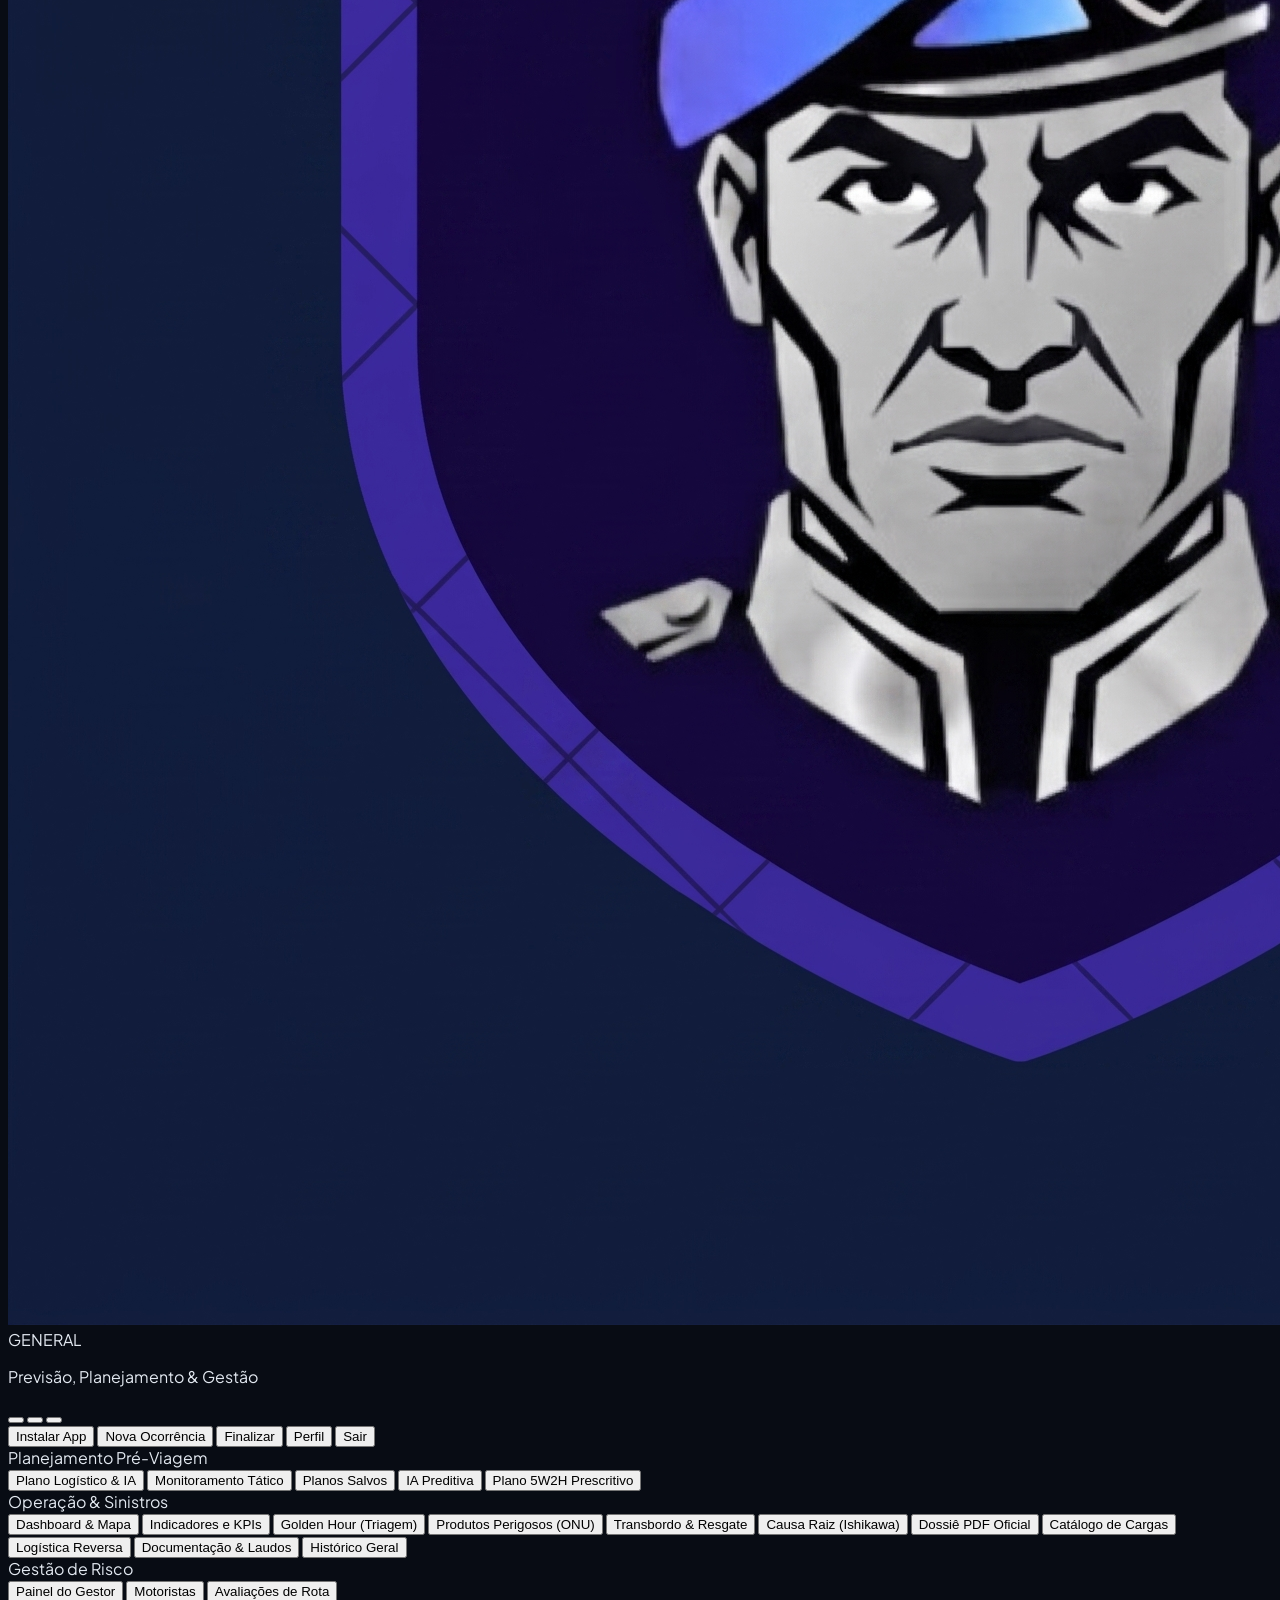
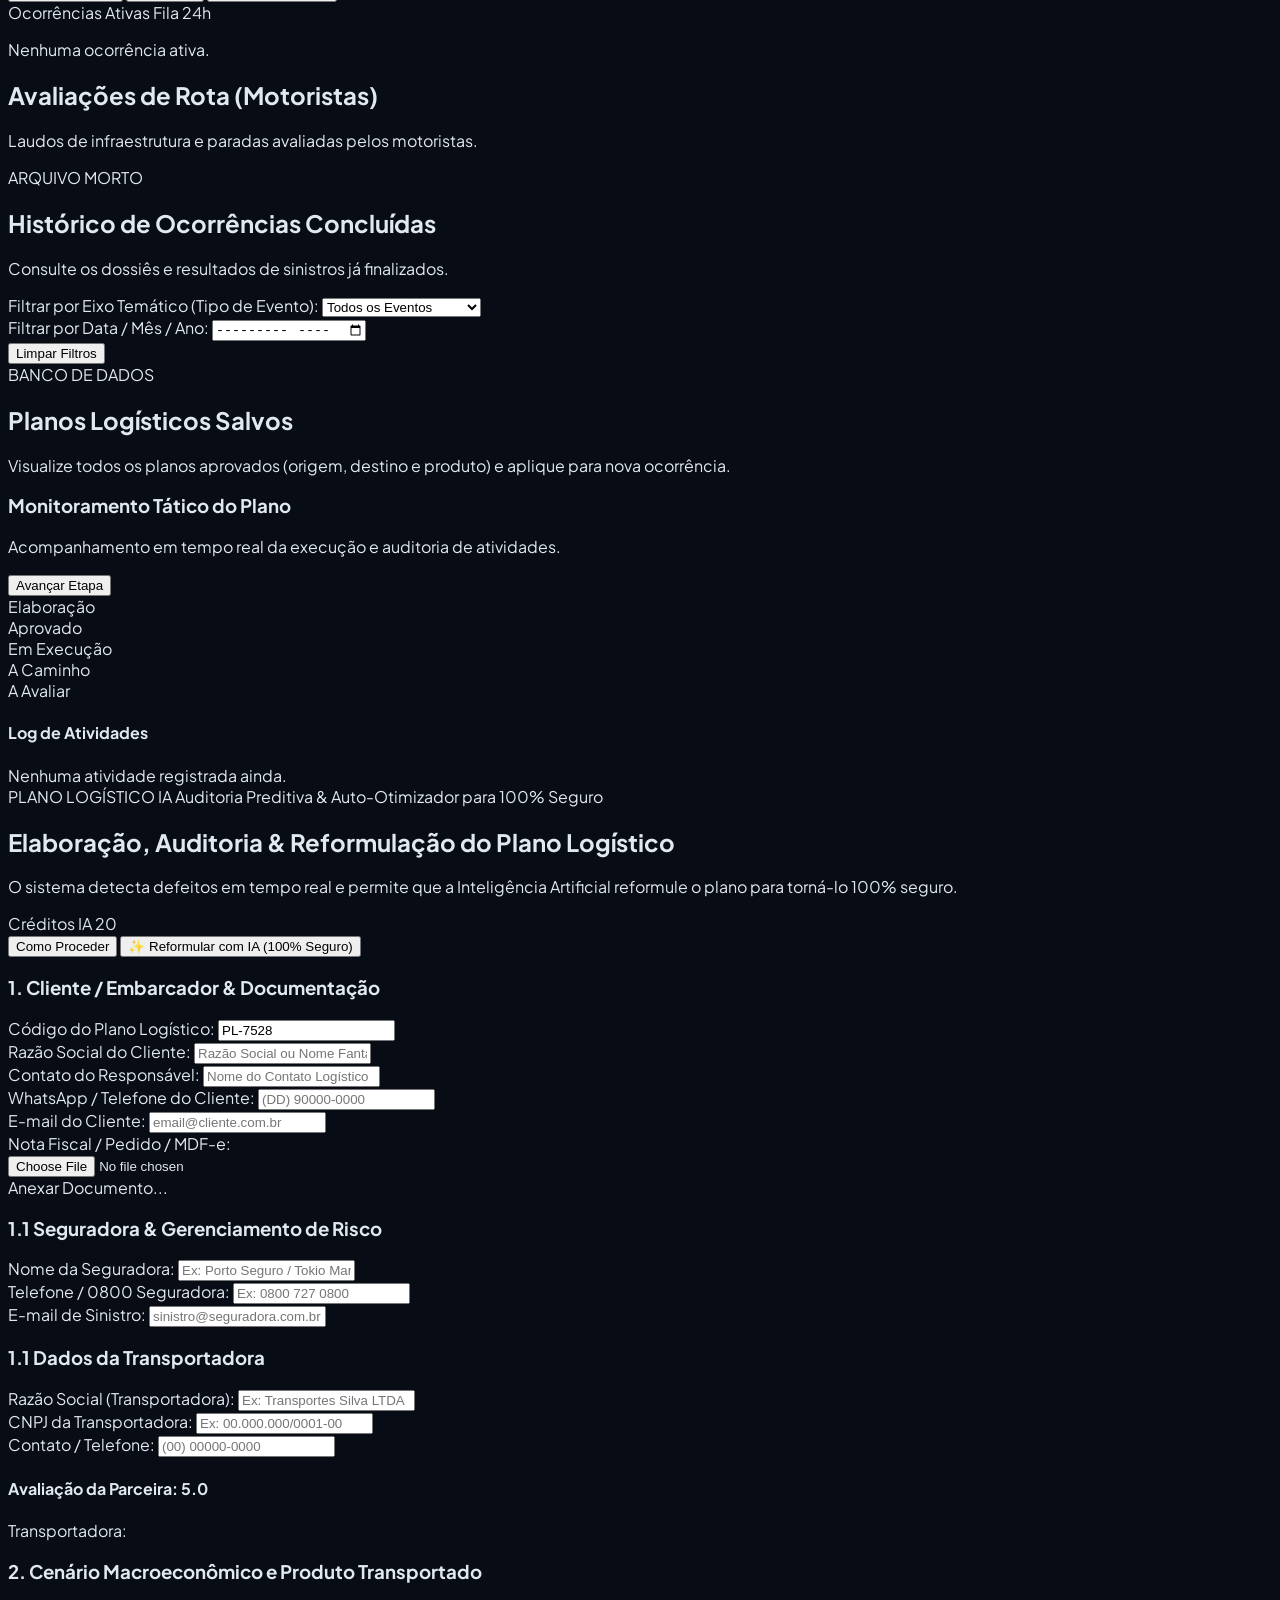
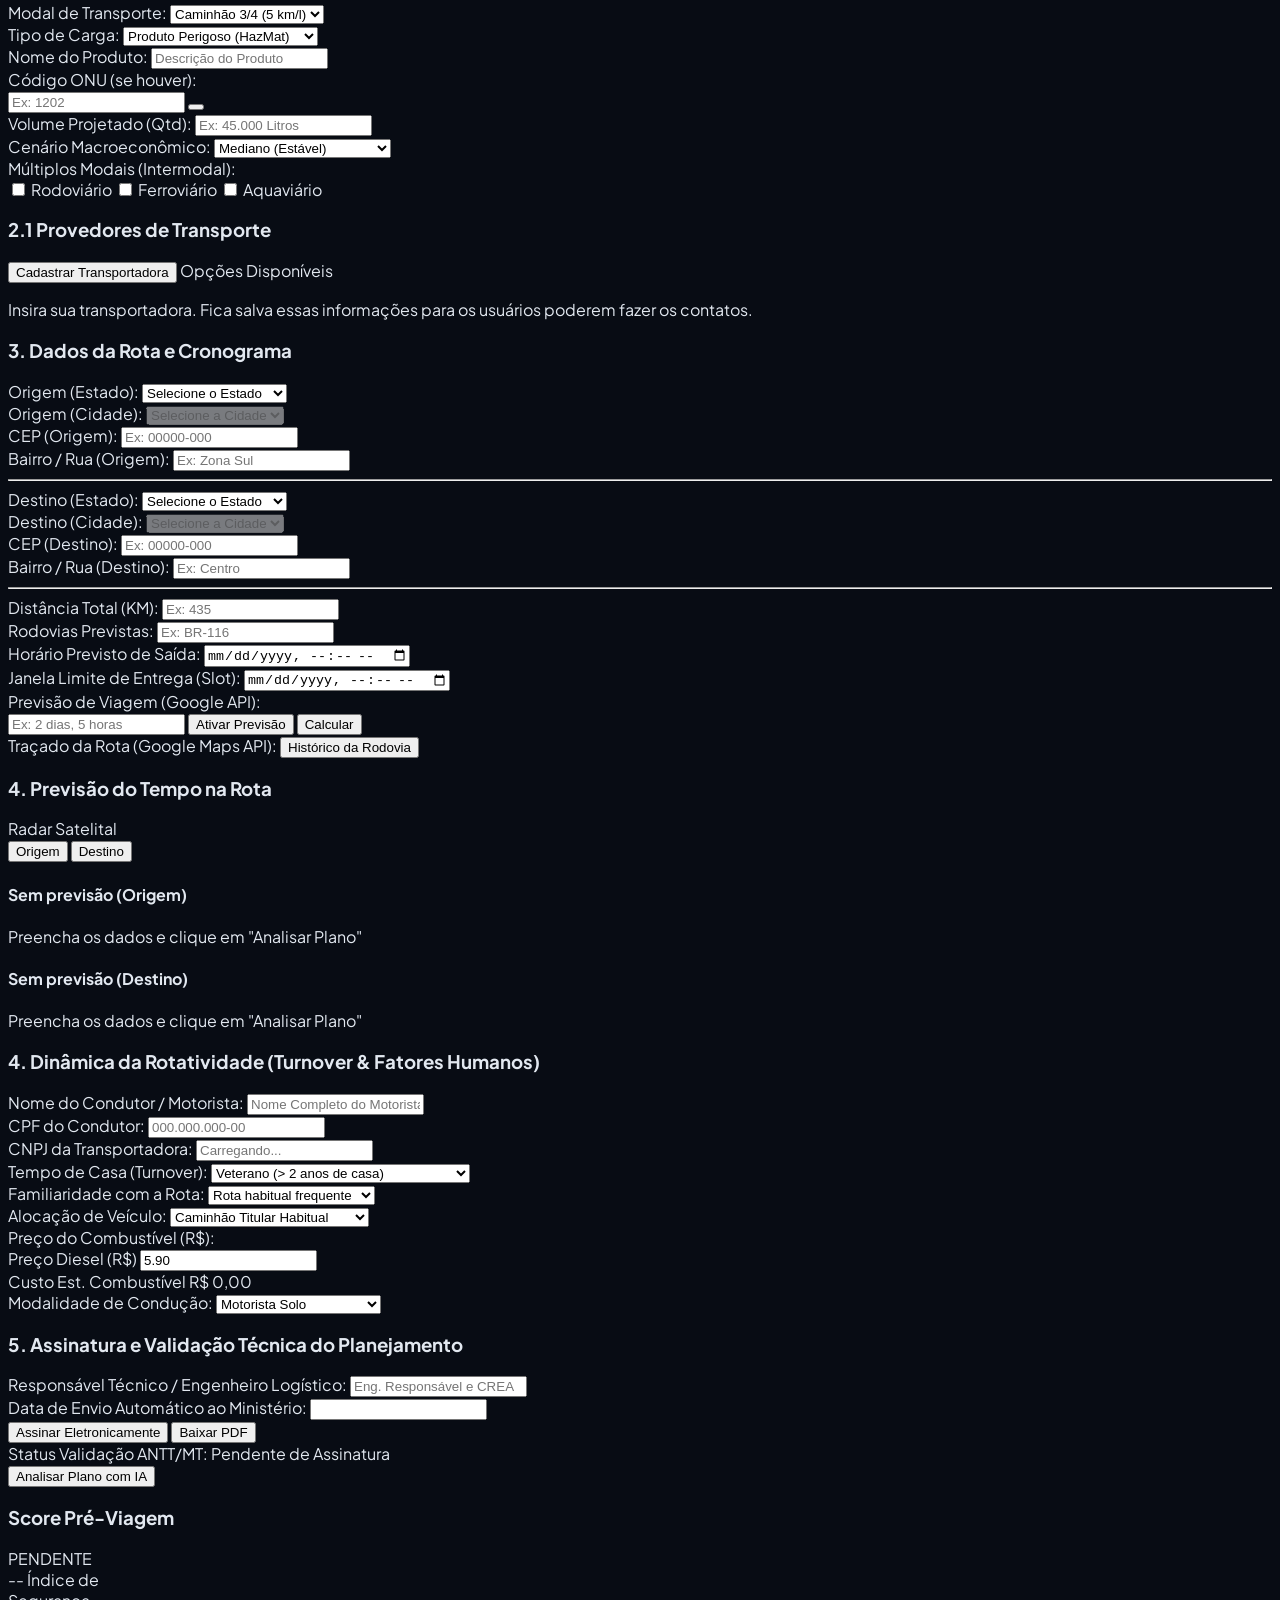
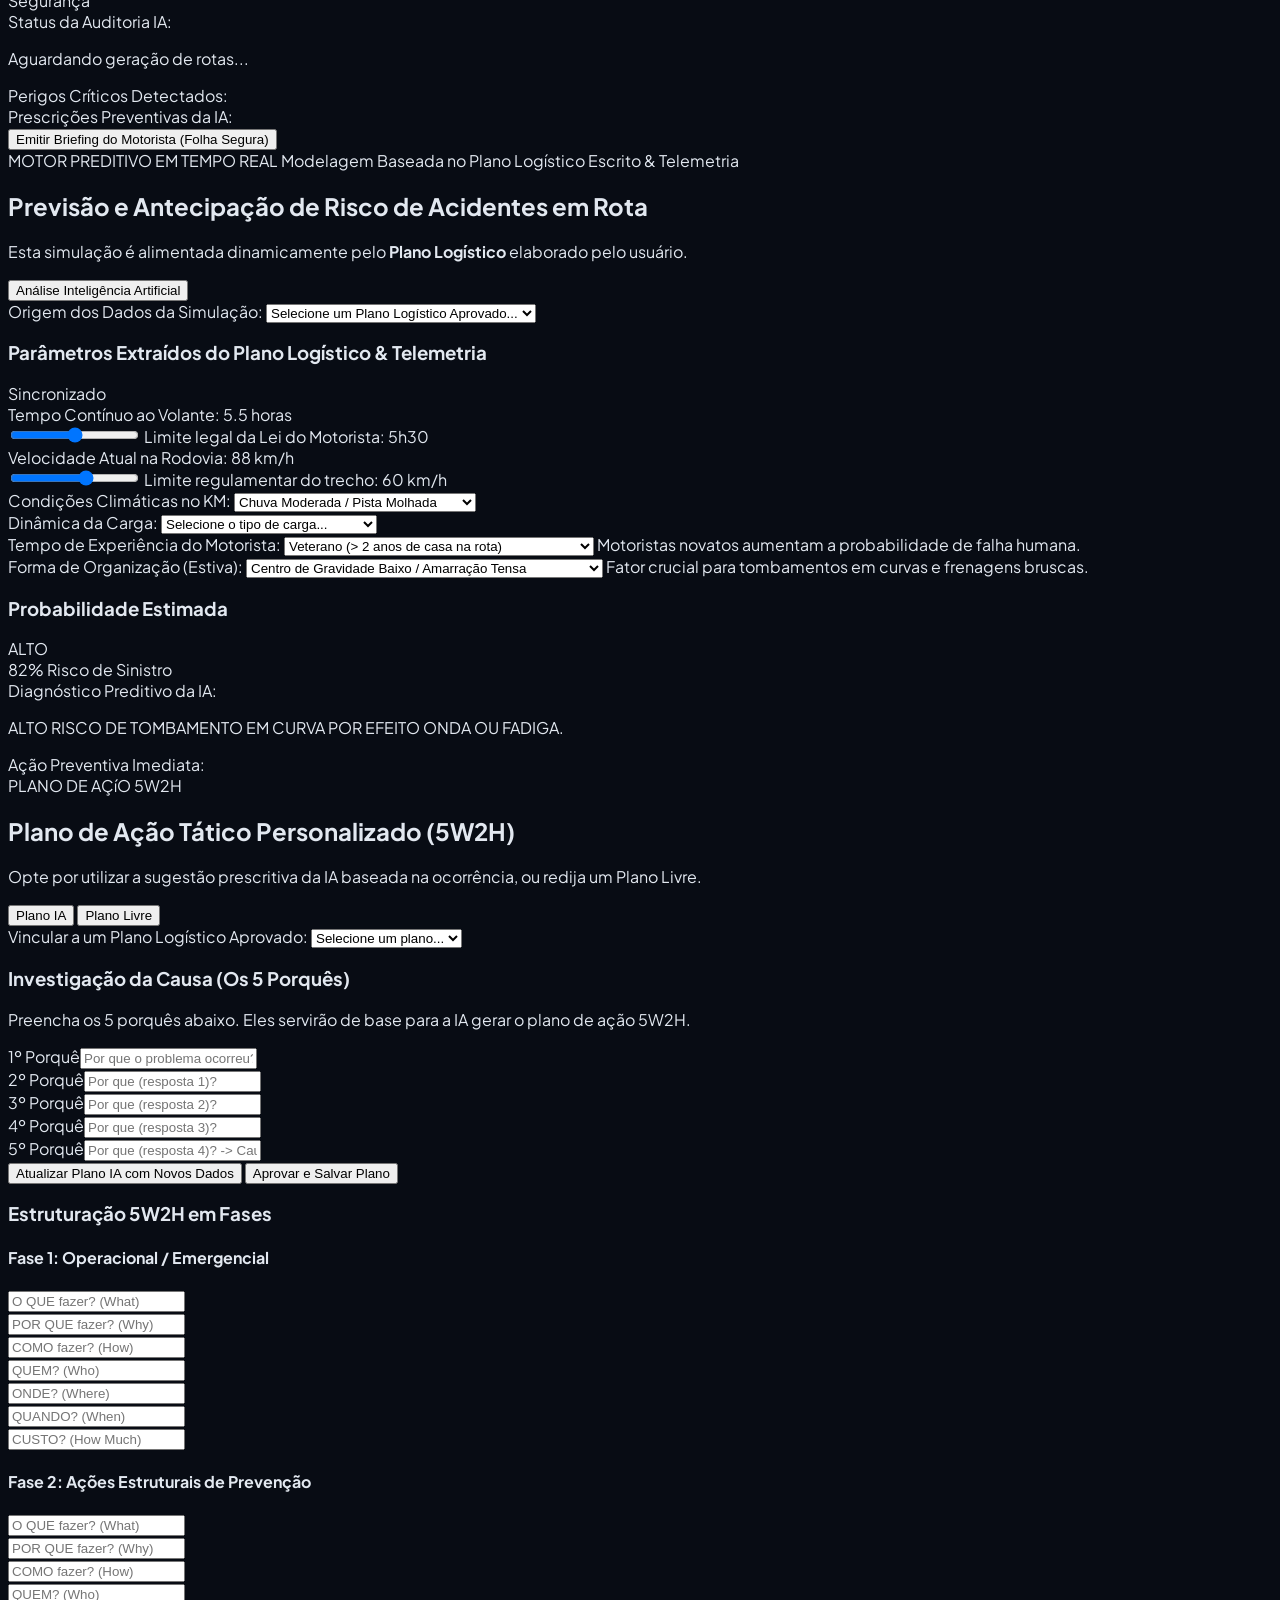
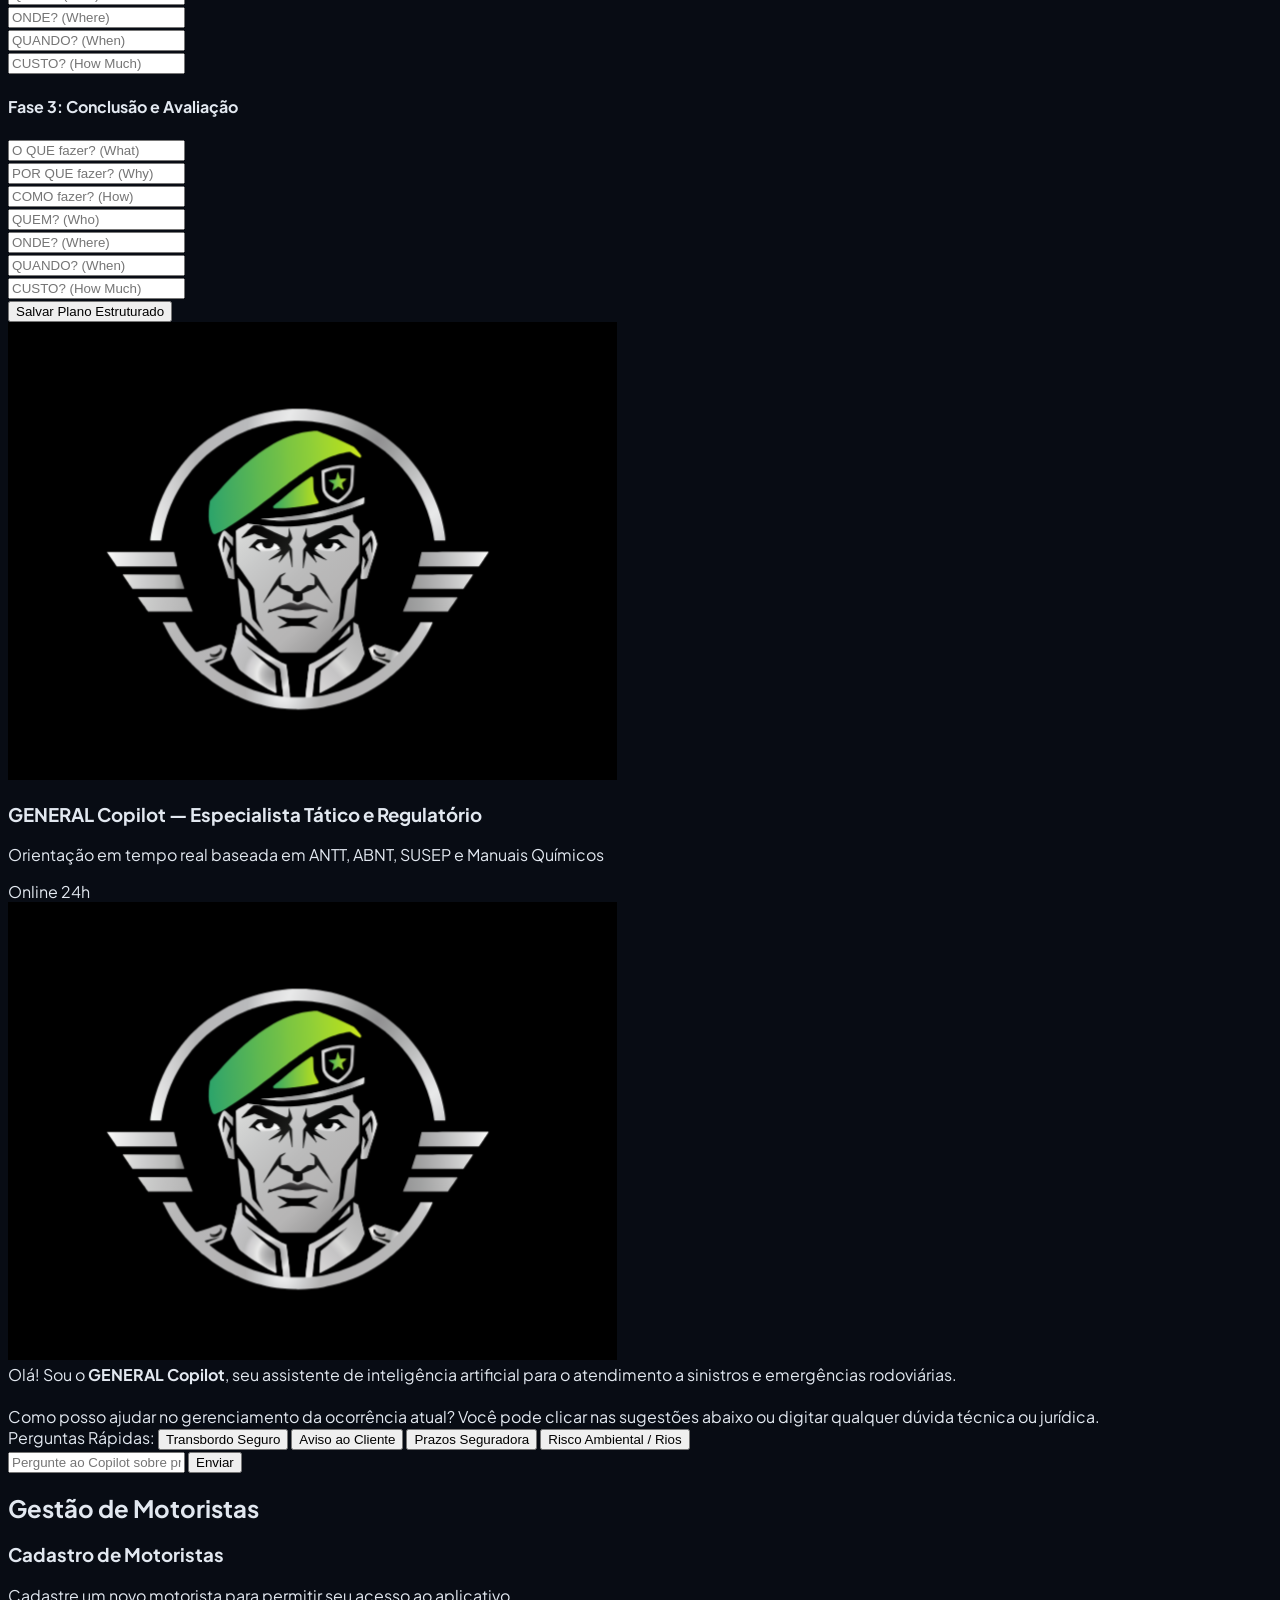
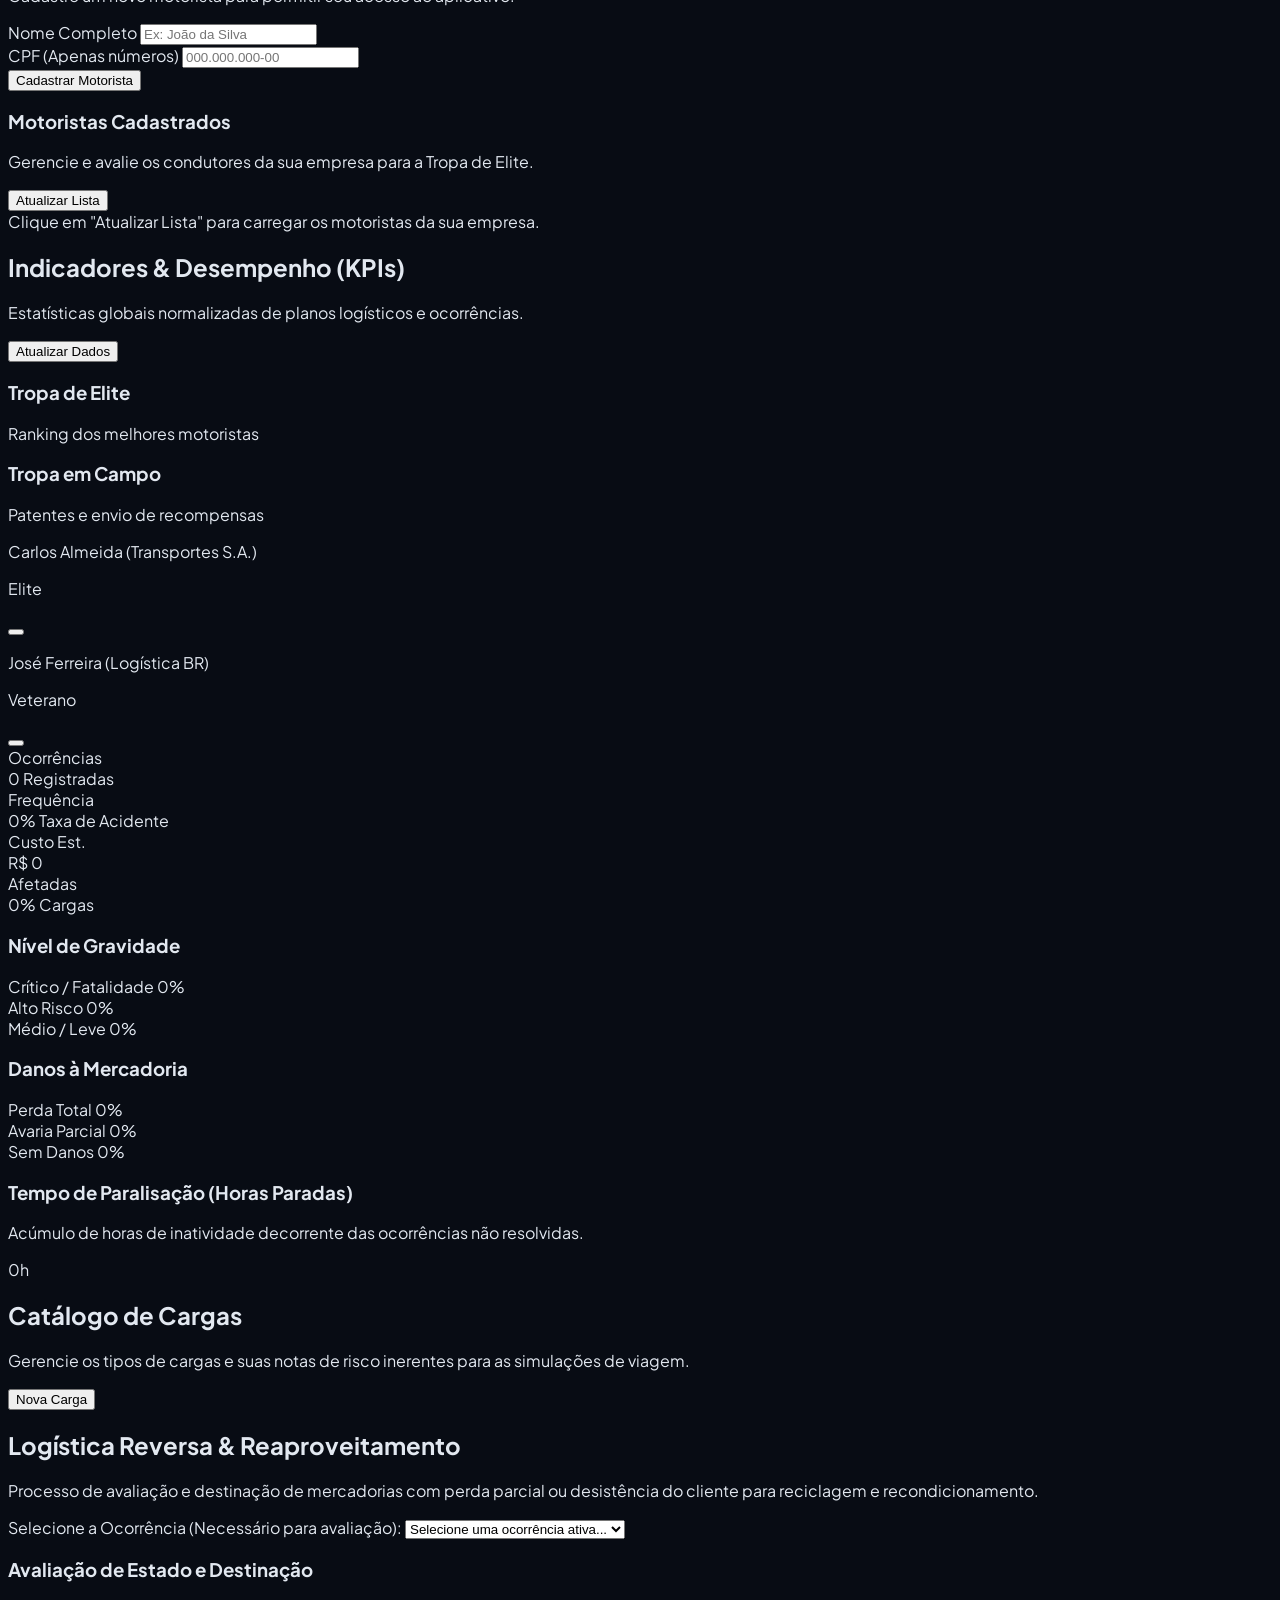
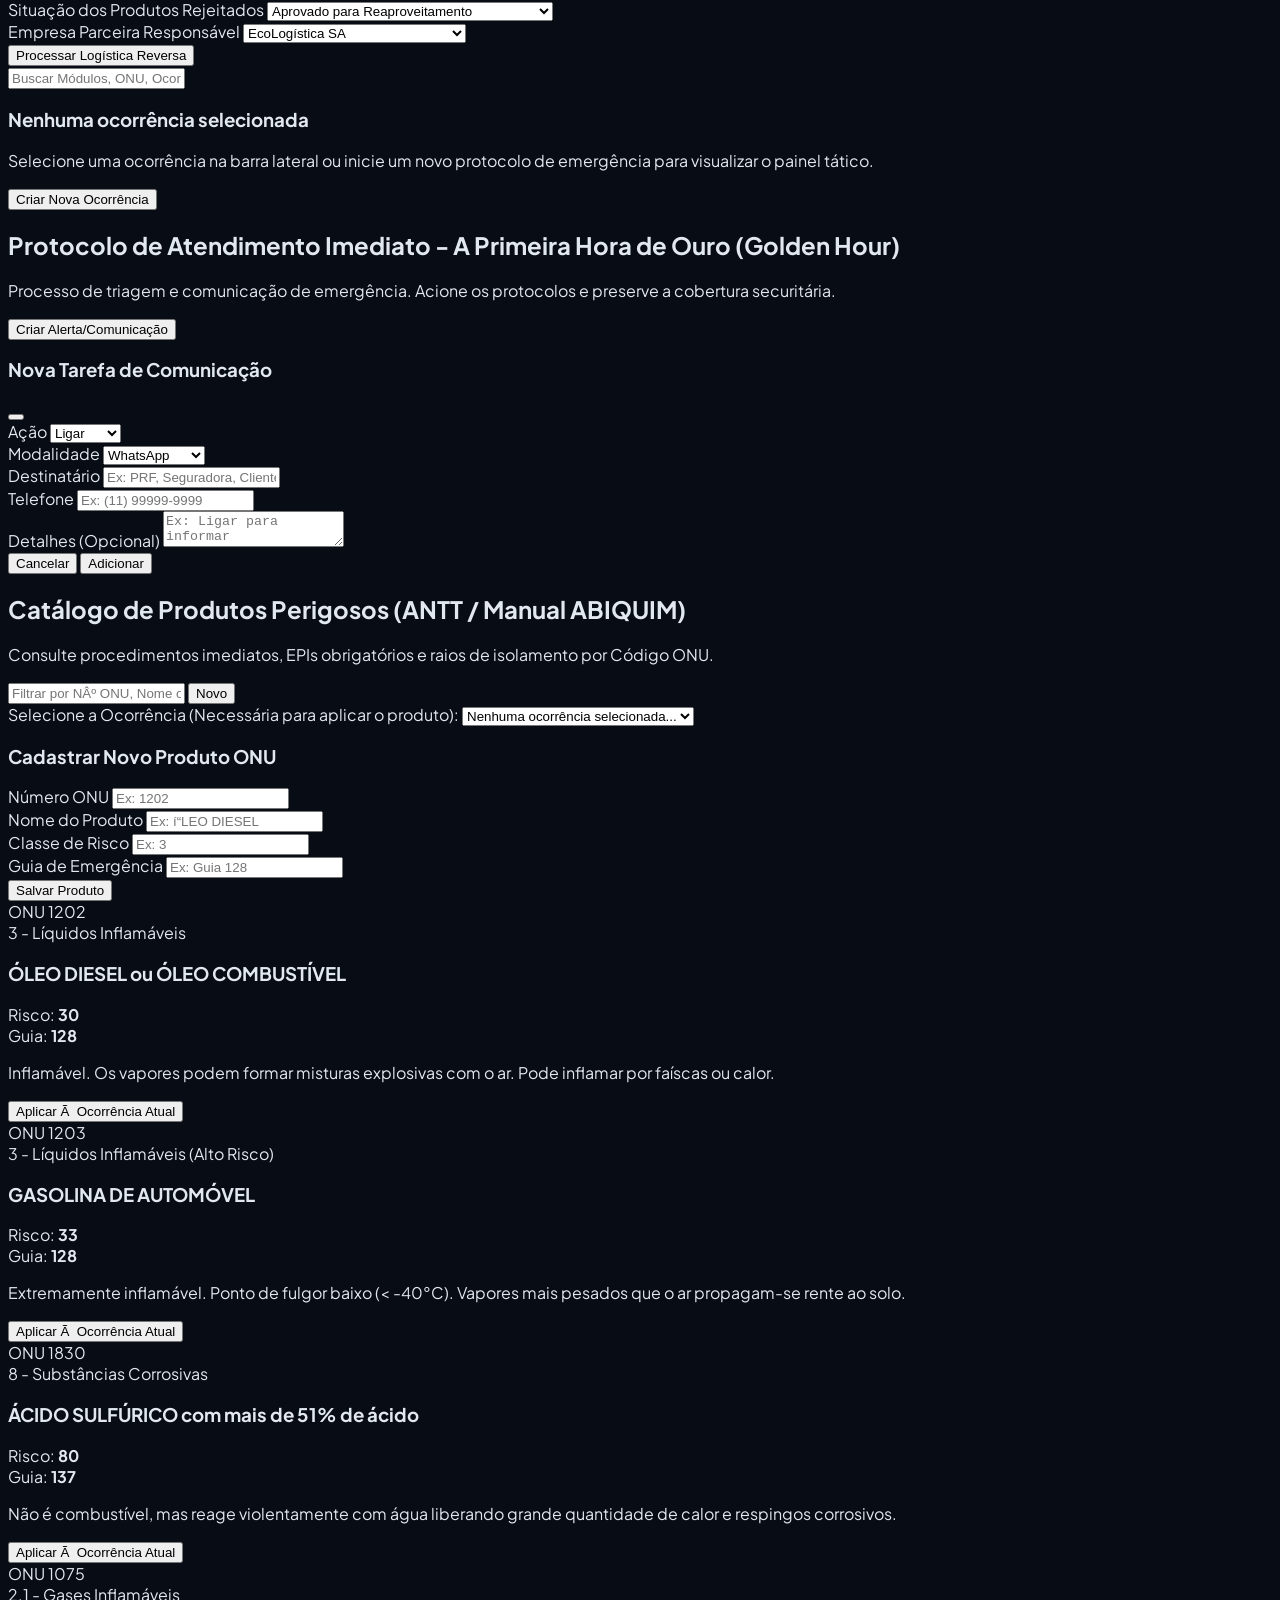
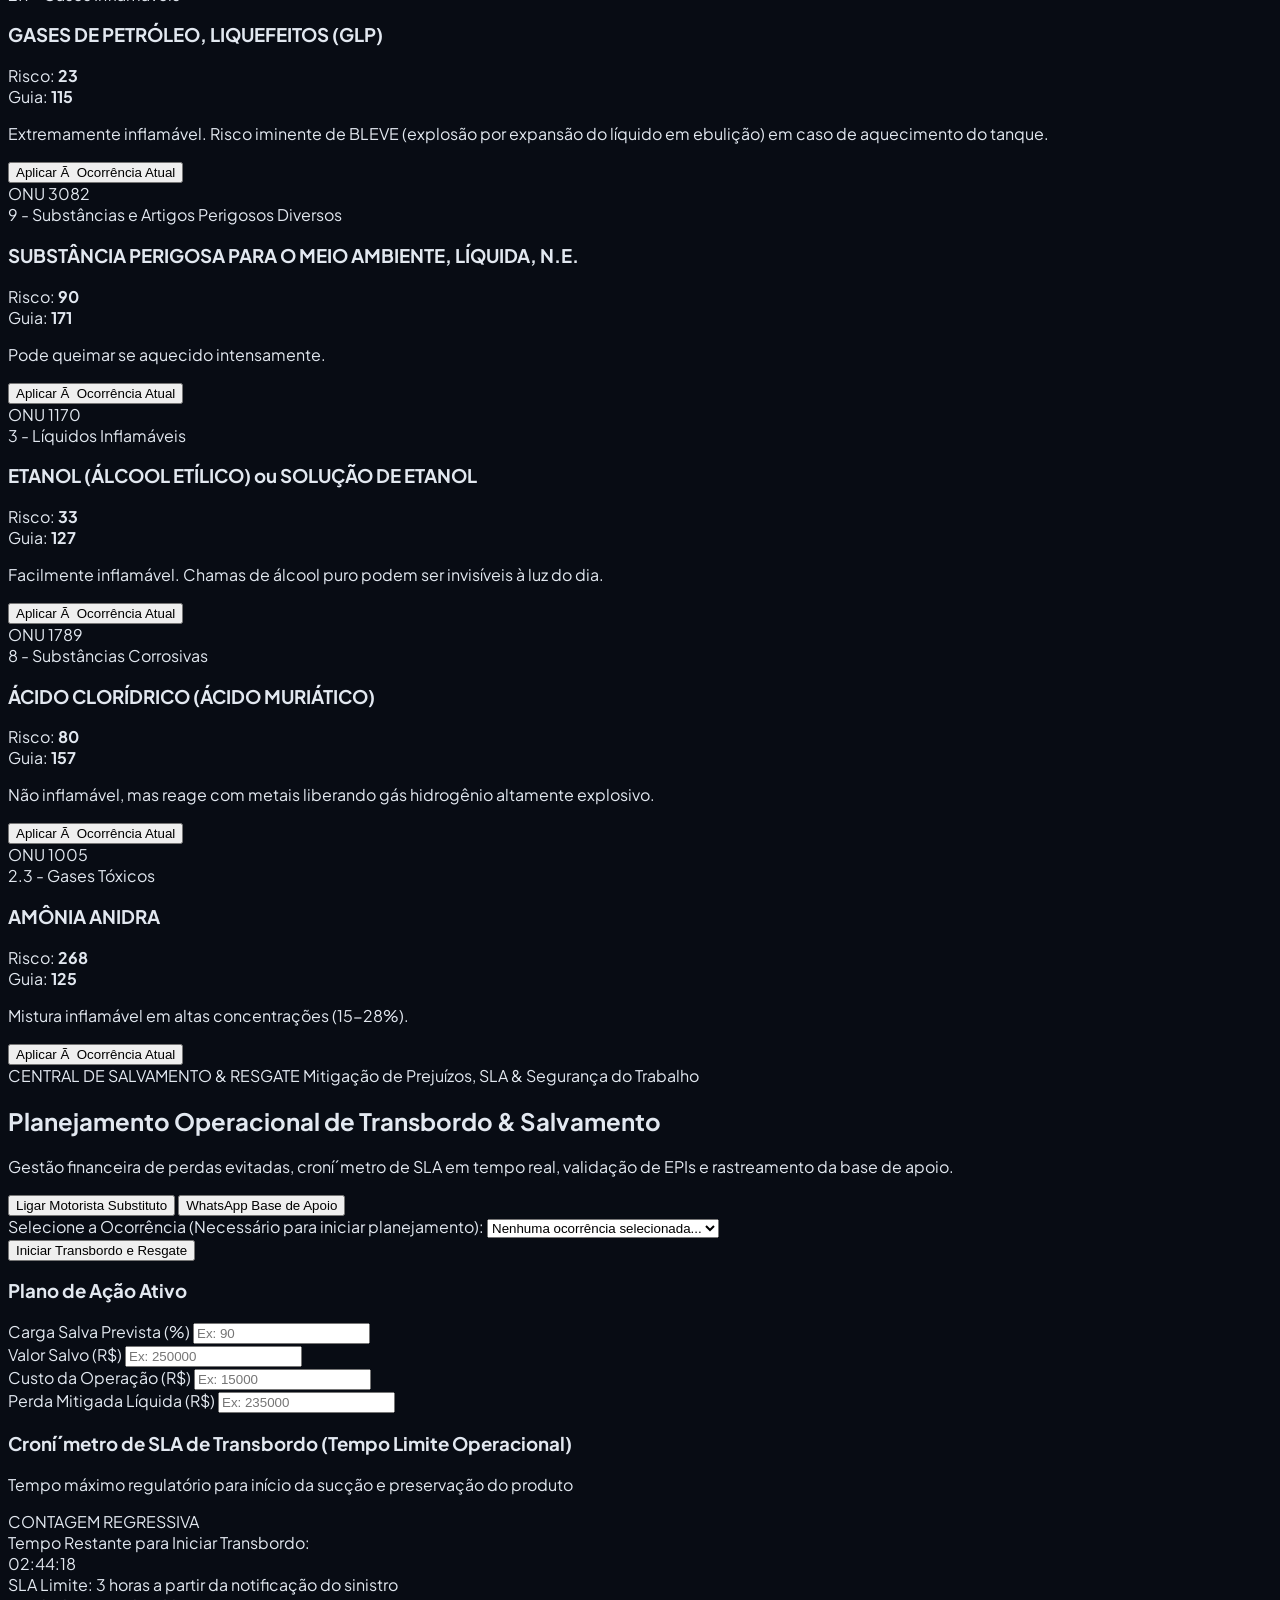
==== commit fed95017: "Fix nested div, undefined username and landing page sync" ====
--- a/index.html
+++ b/index.html
@@ -4117,6 +4117,7 @@
         </div>
       </div>
 
+      </div>
       <div id="view-indicators" class="tab-view hidden space-y-6">
 
 
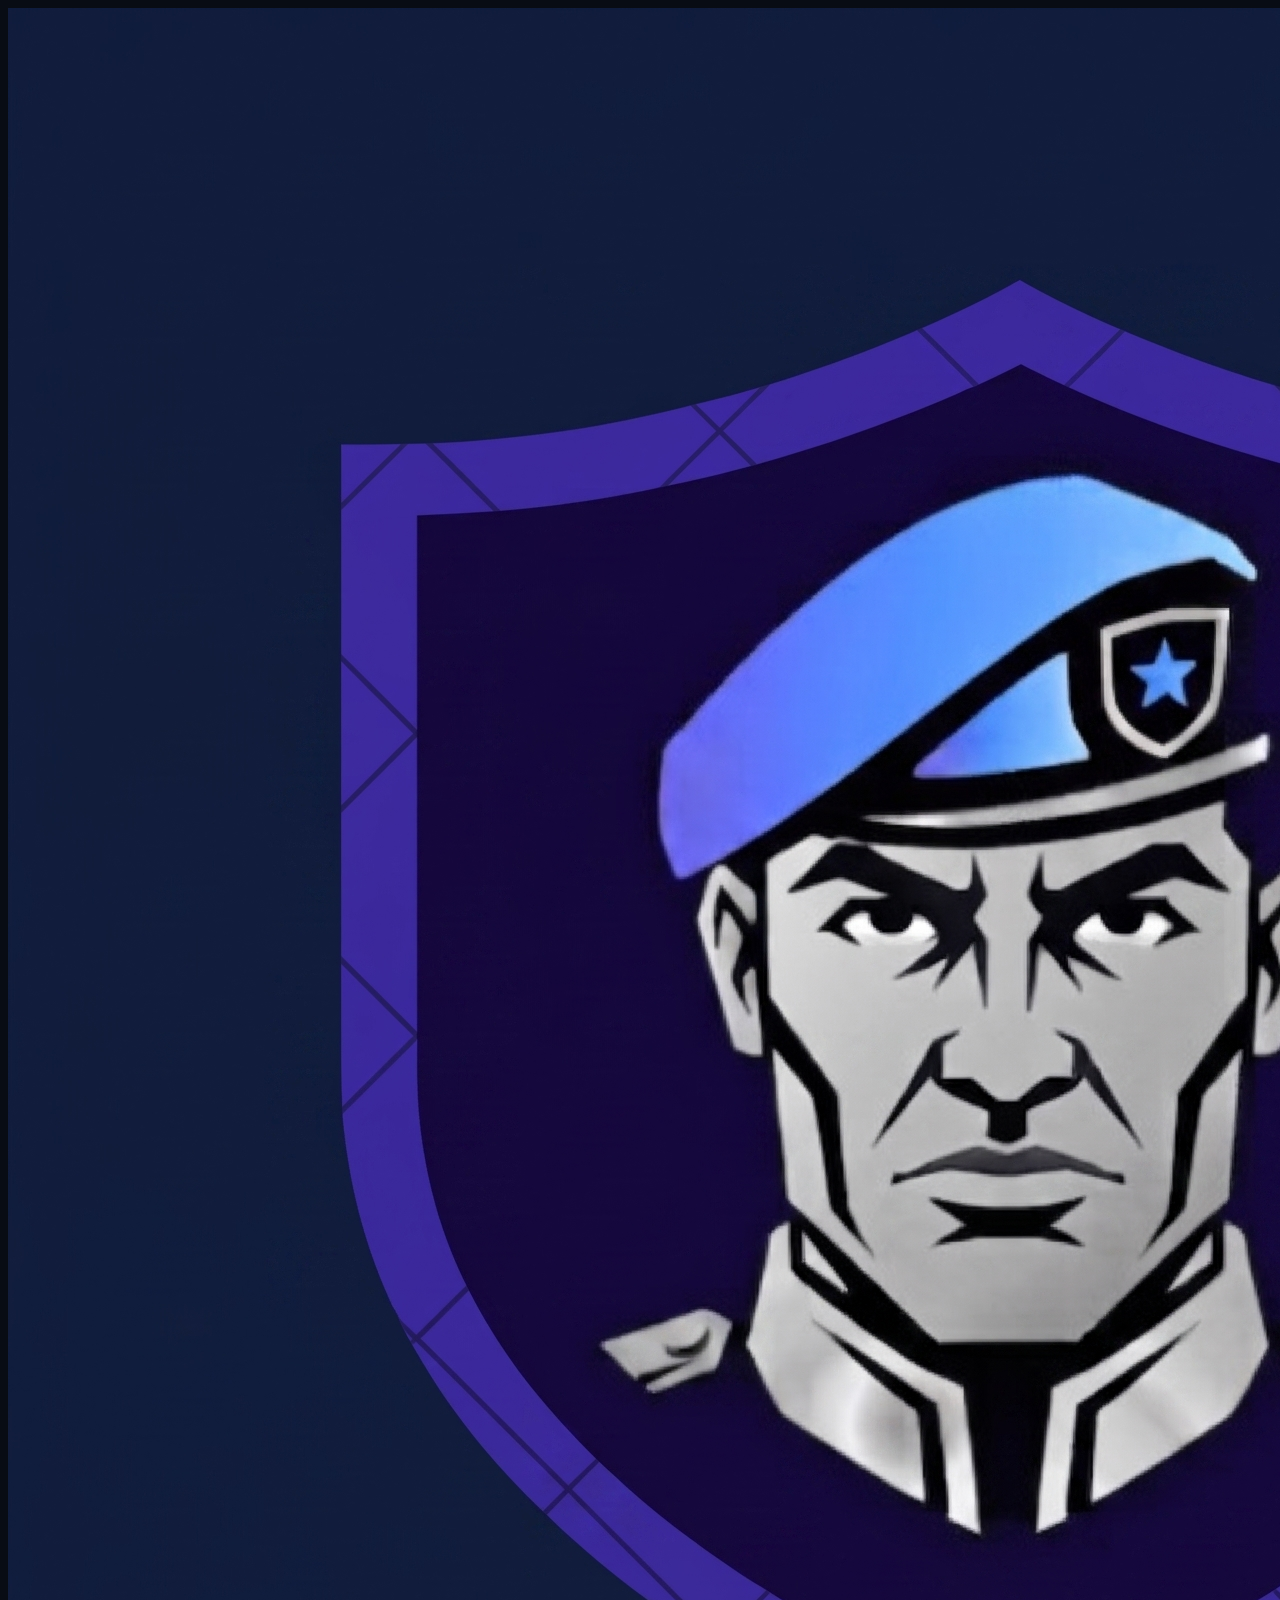
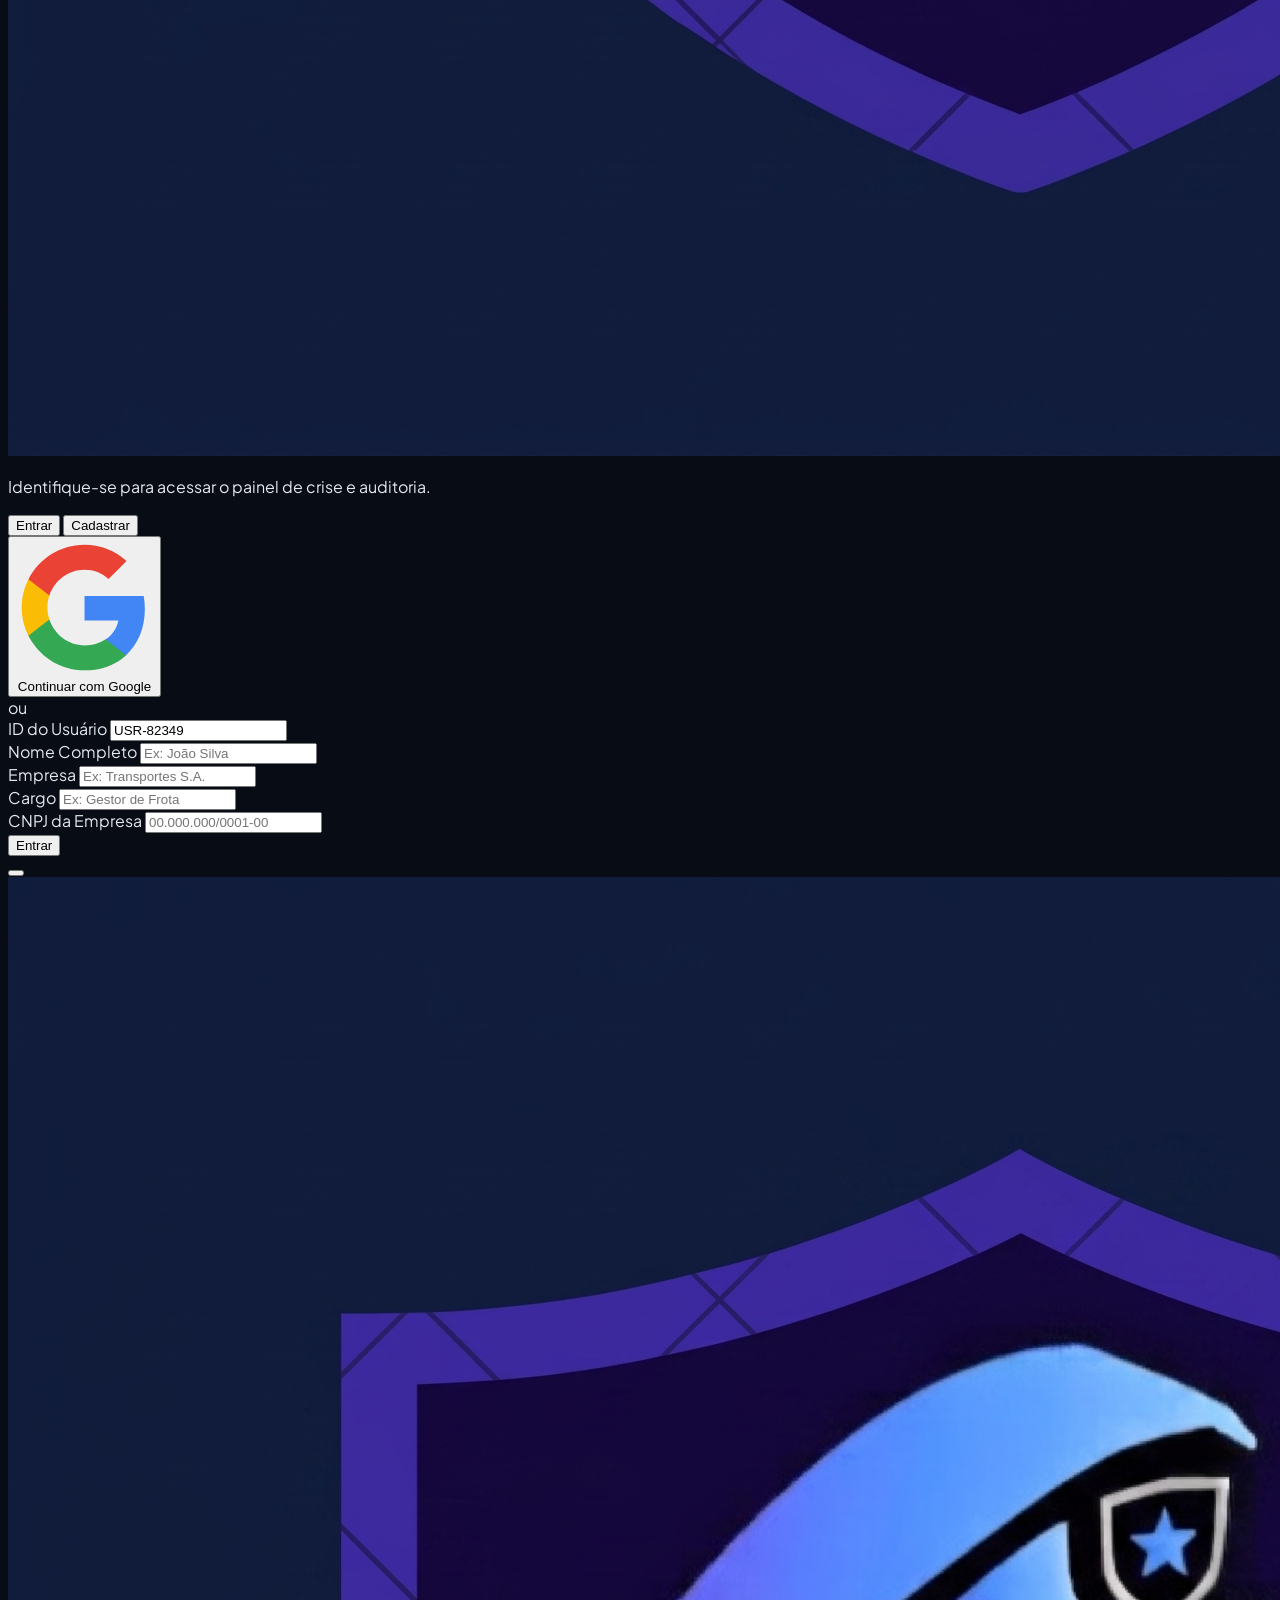
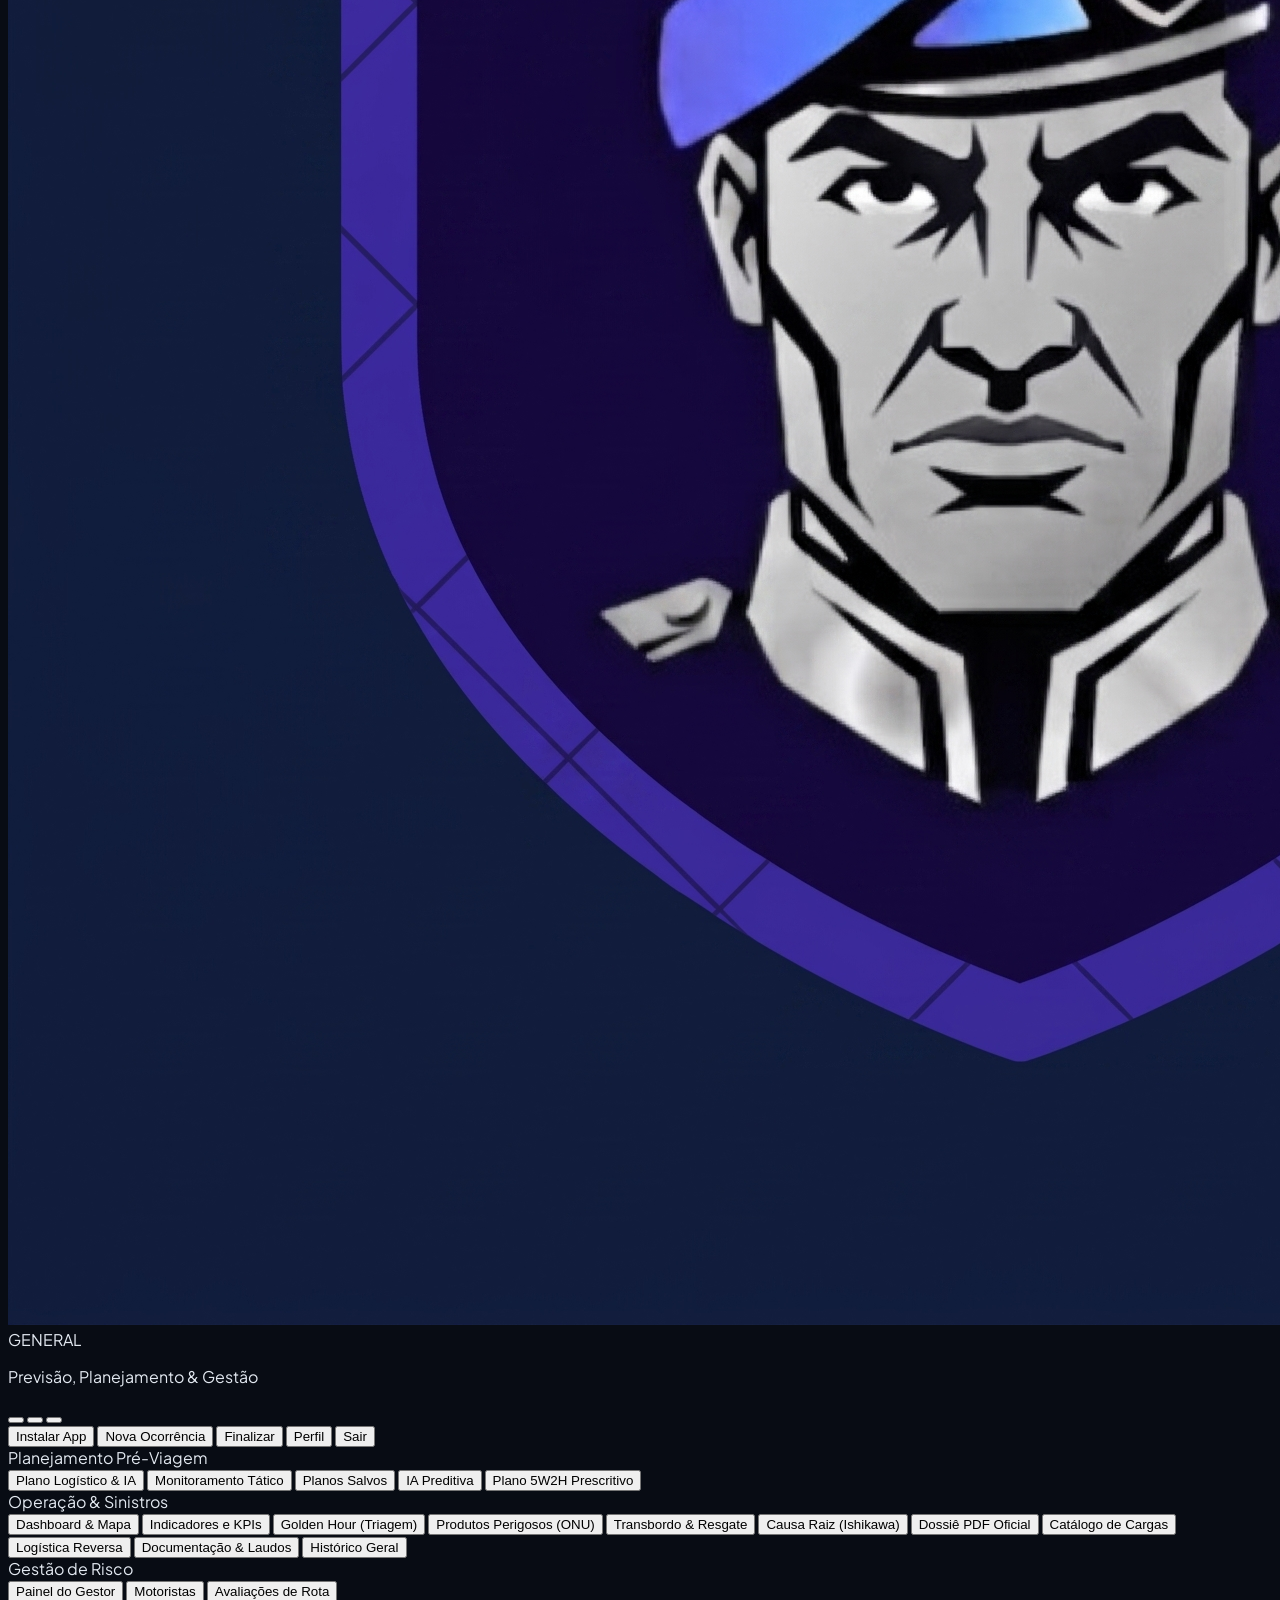
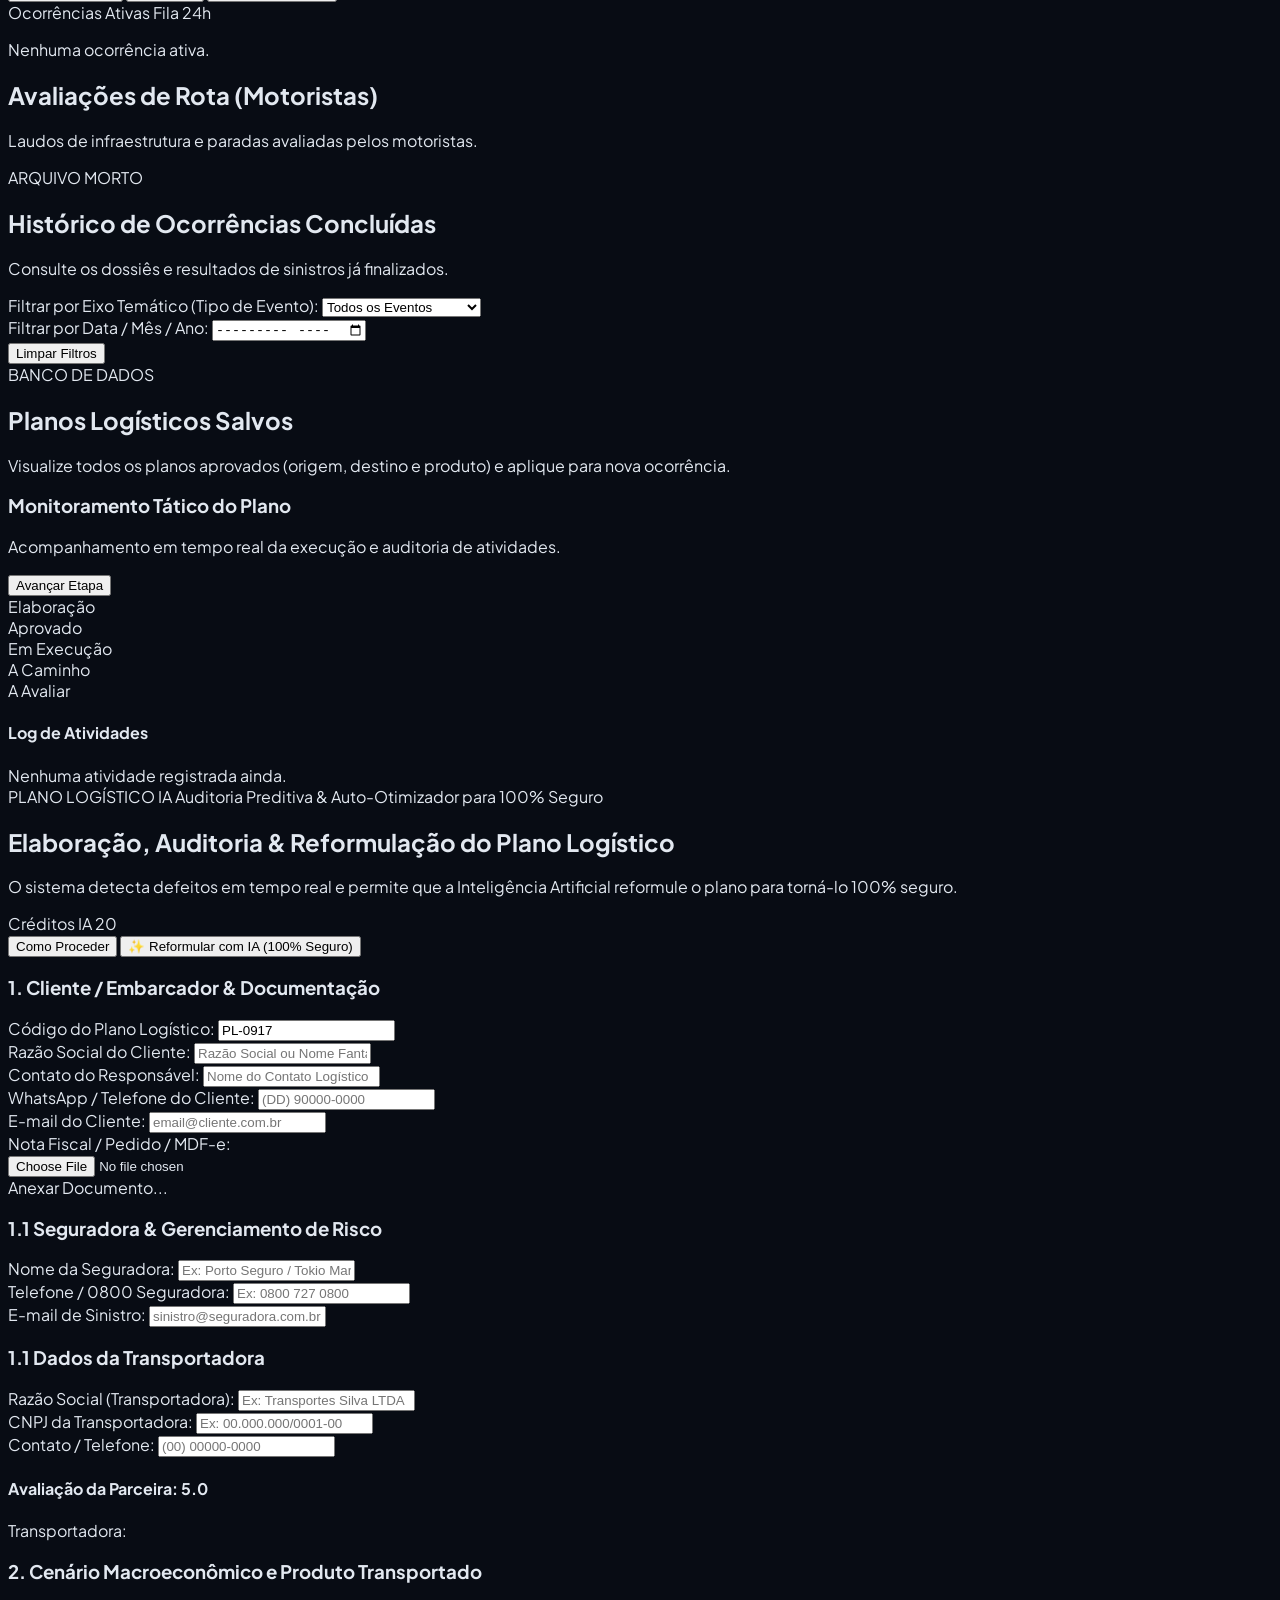
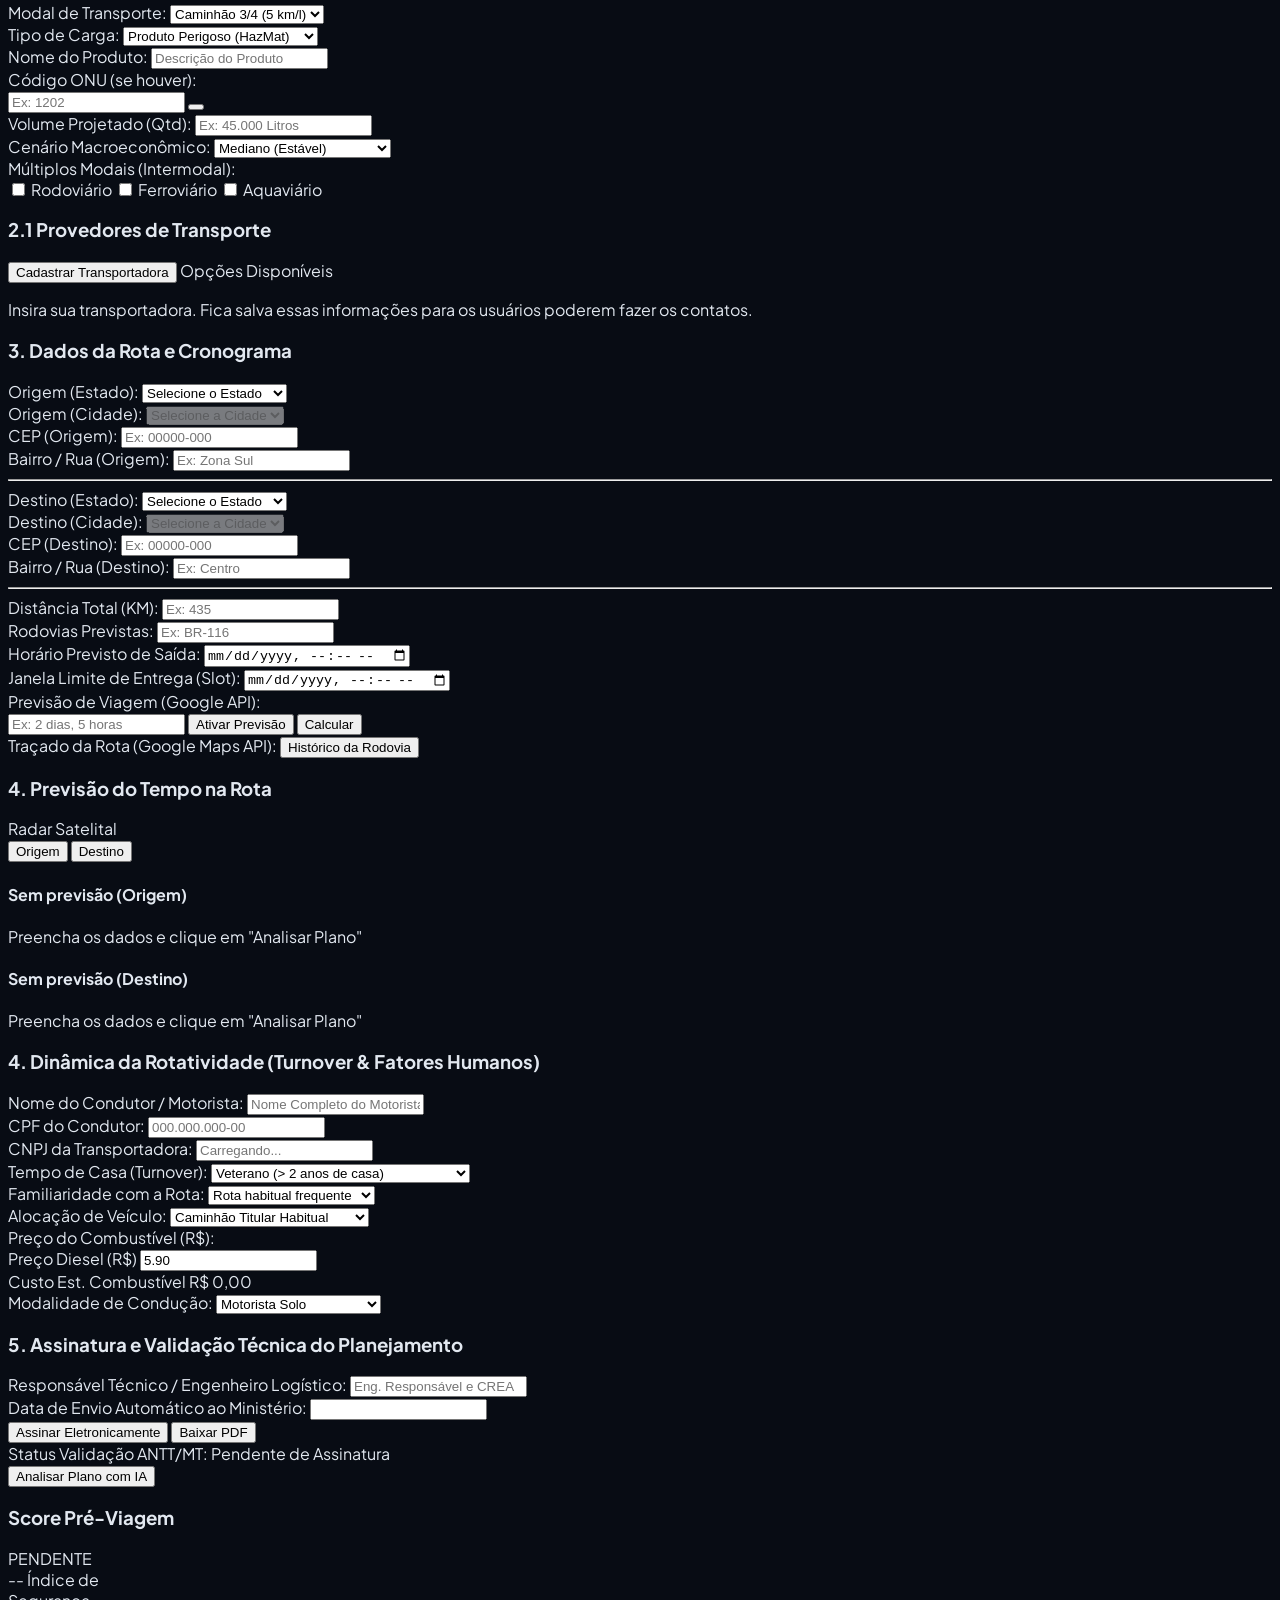
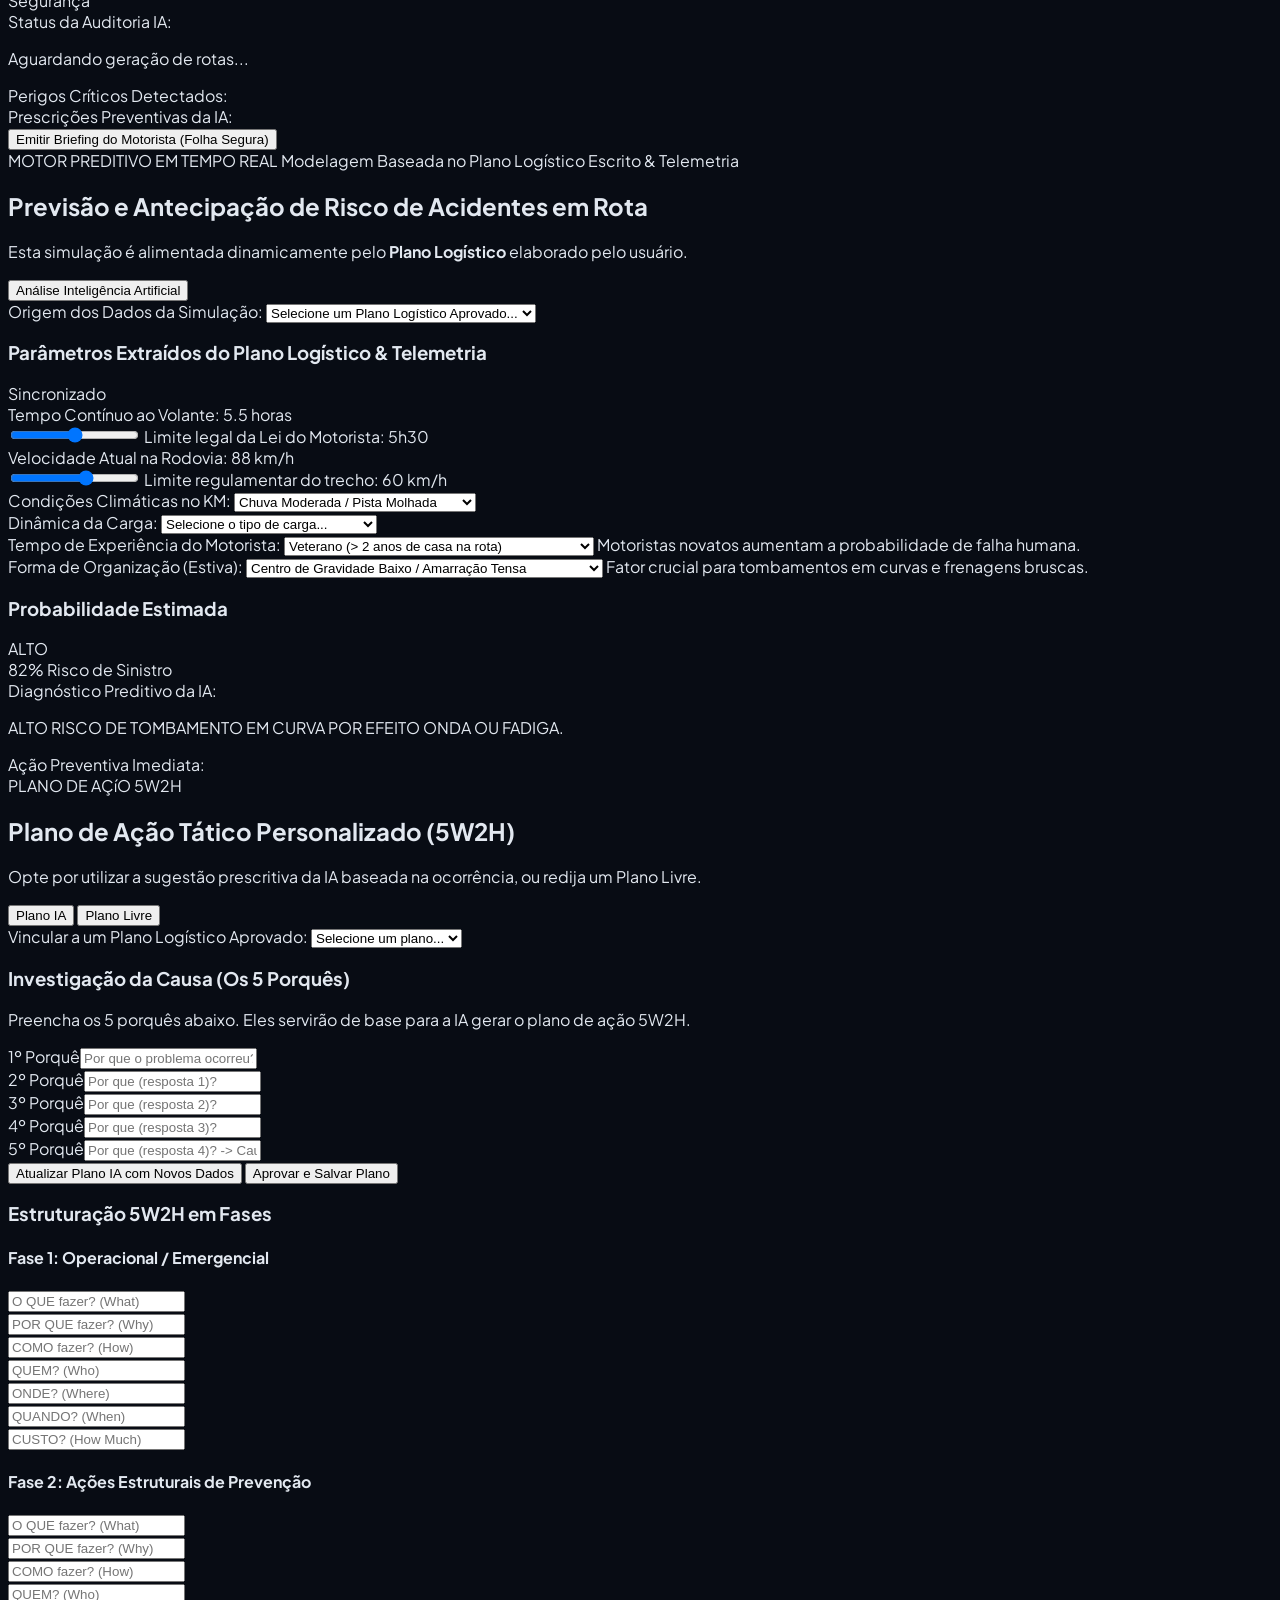
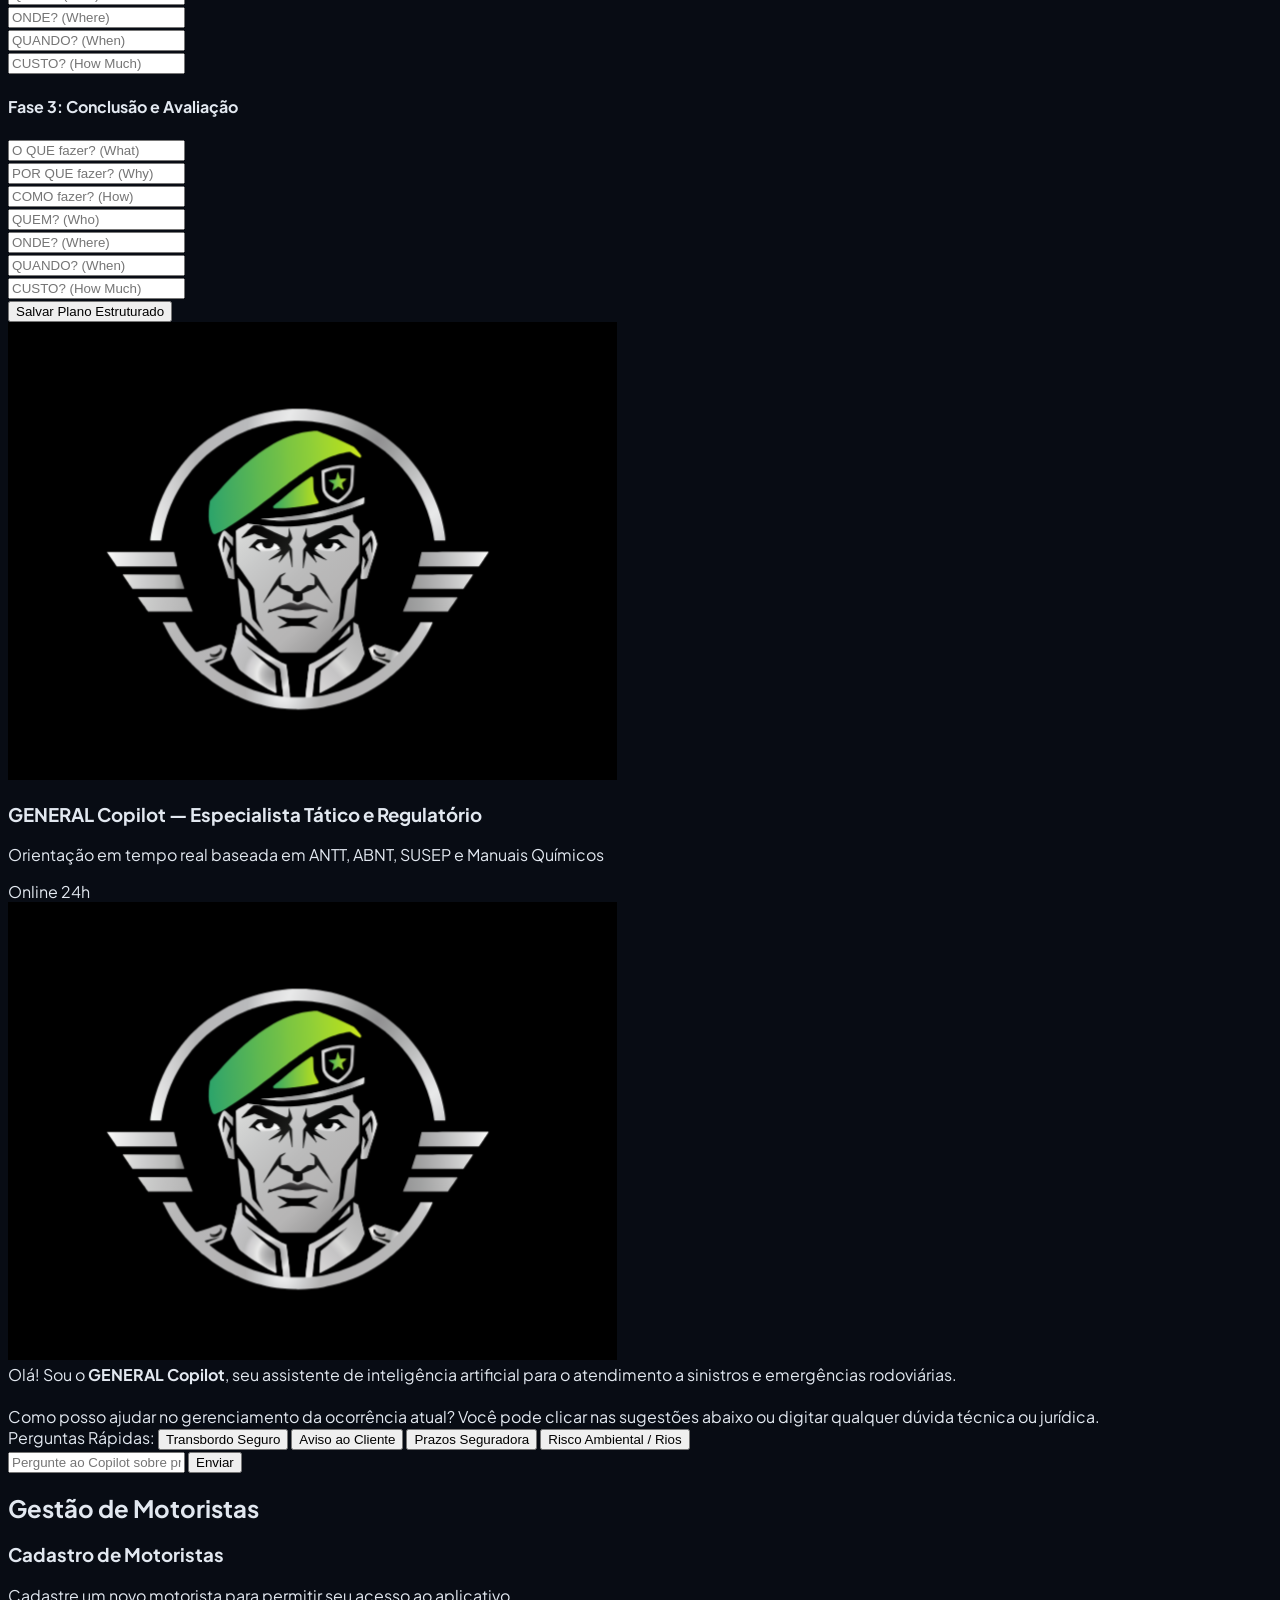
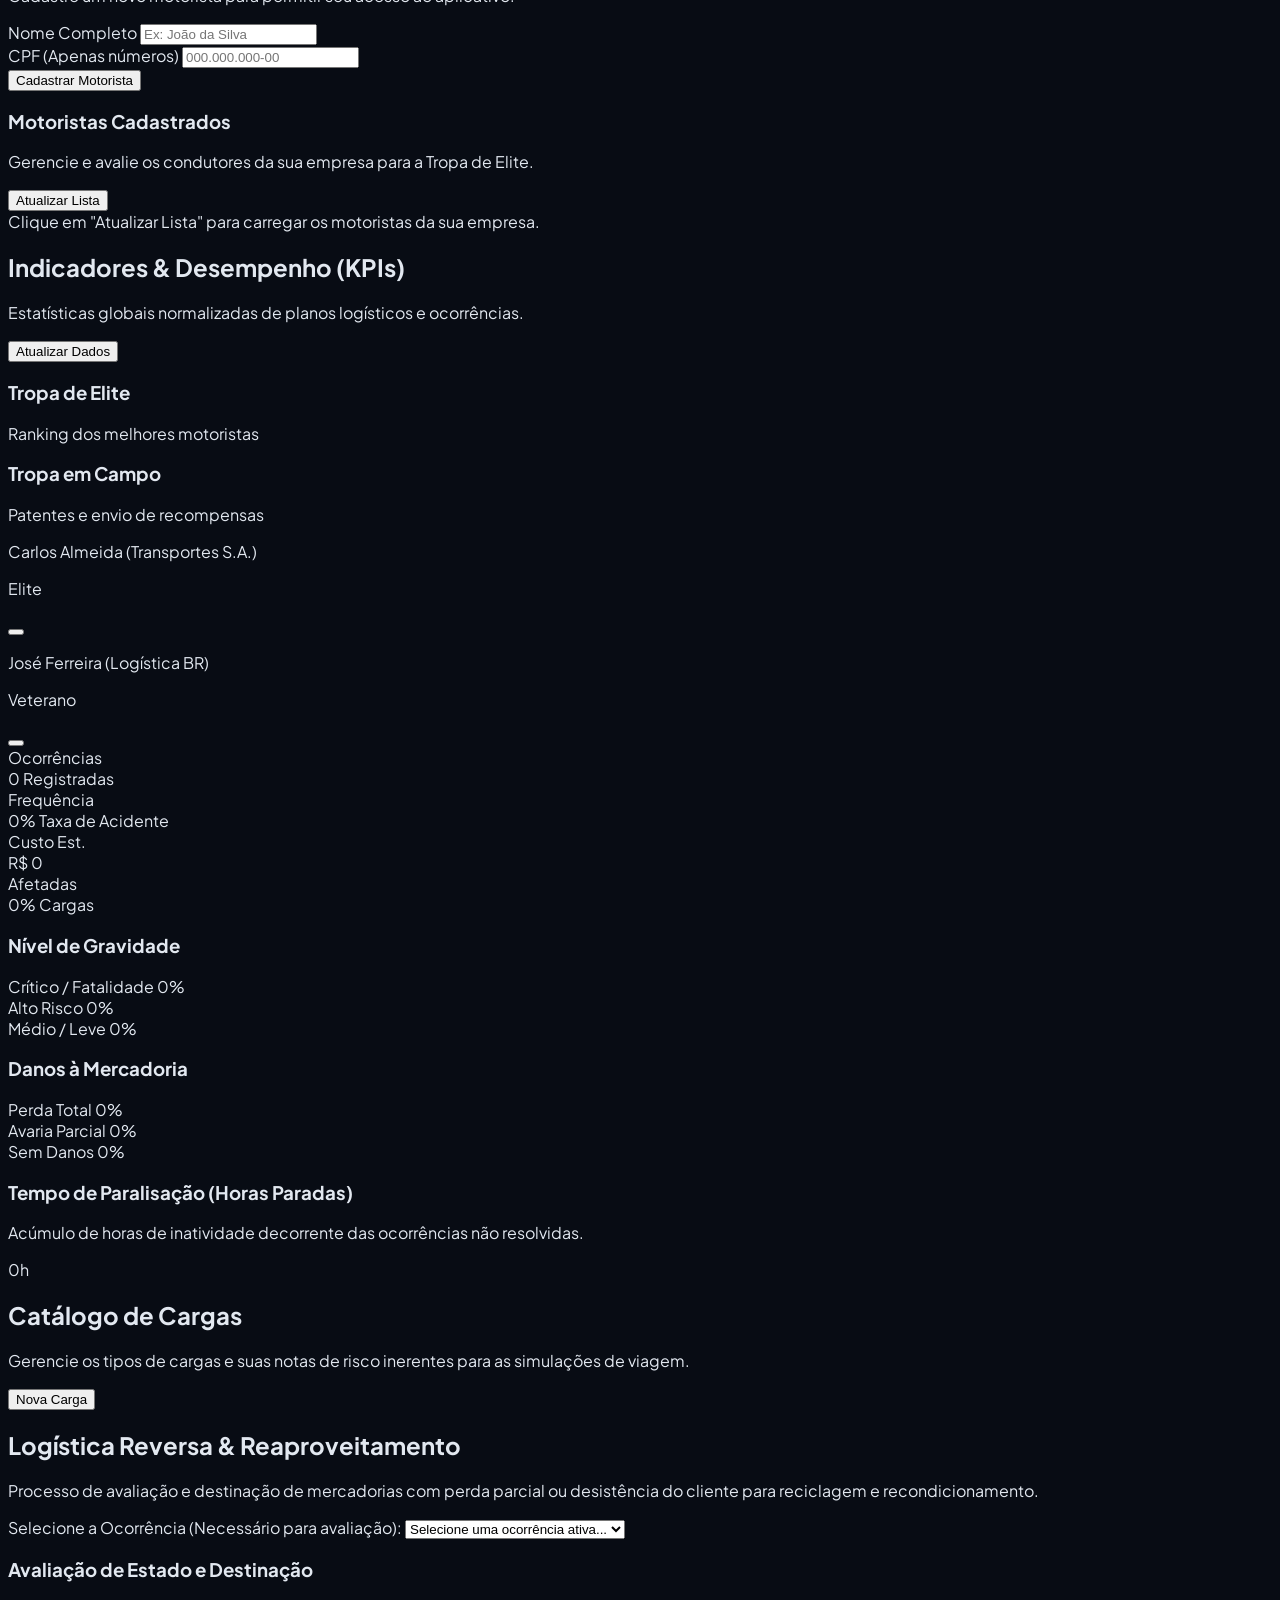
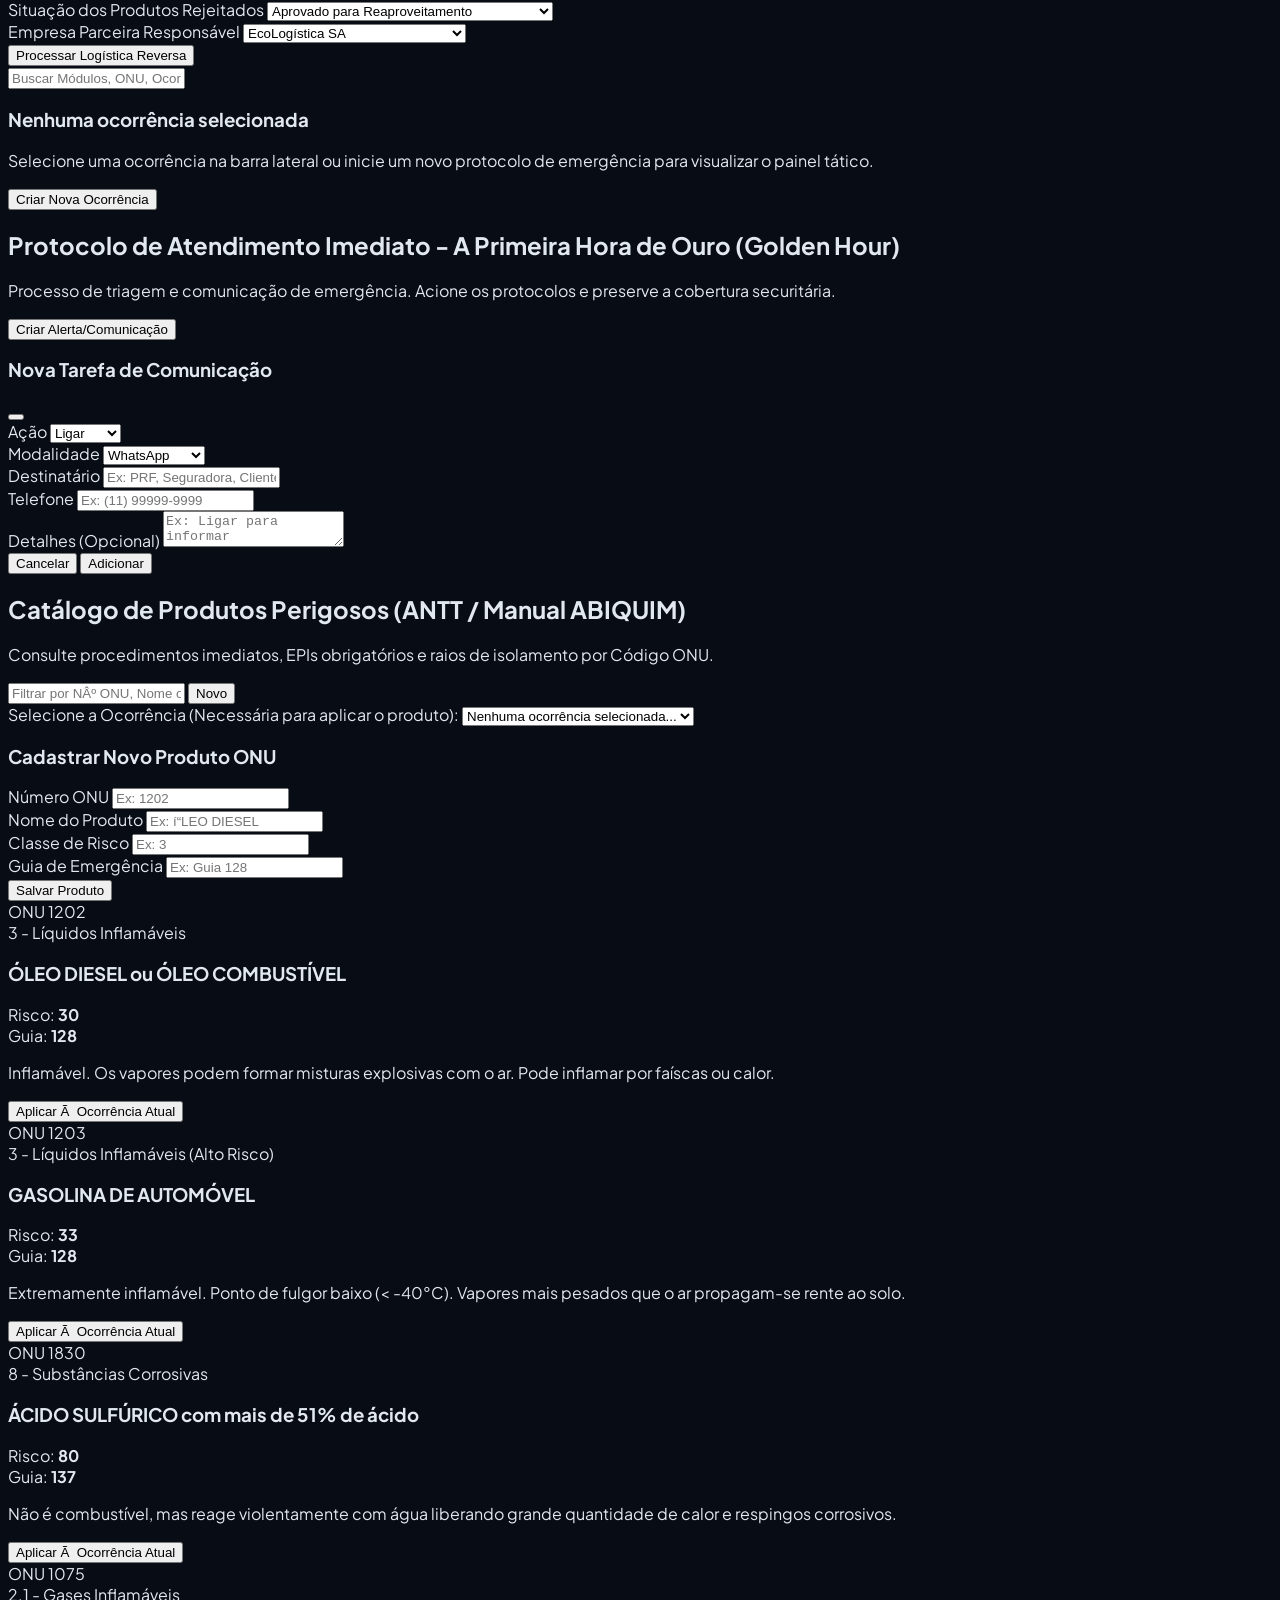
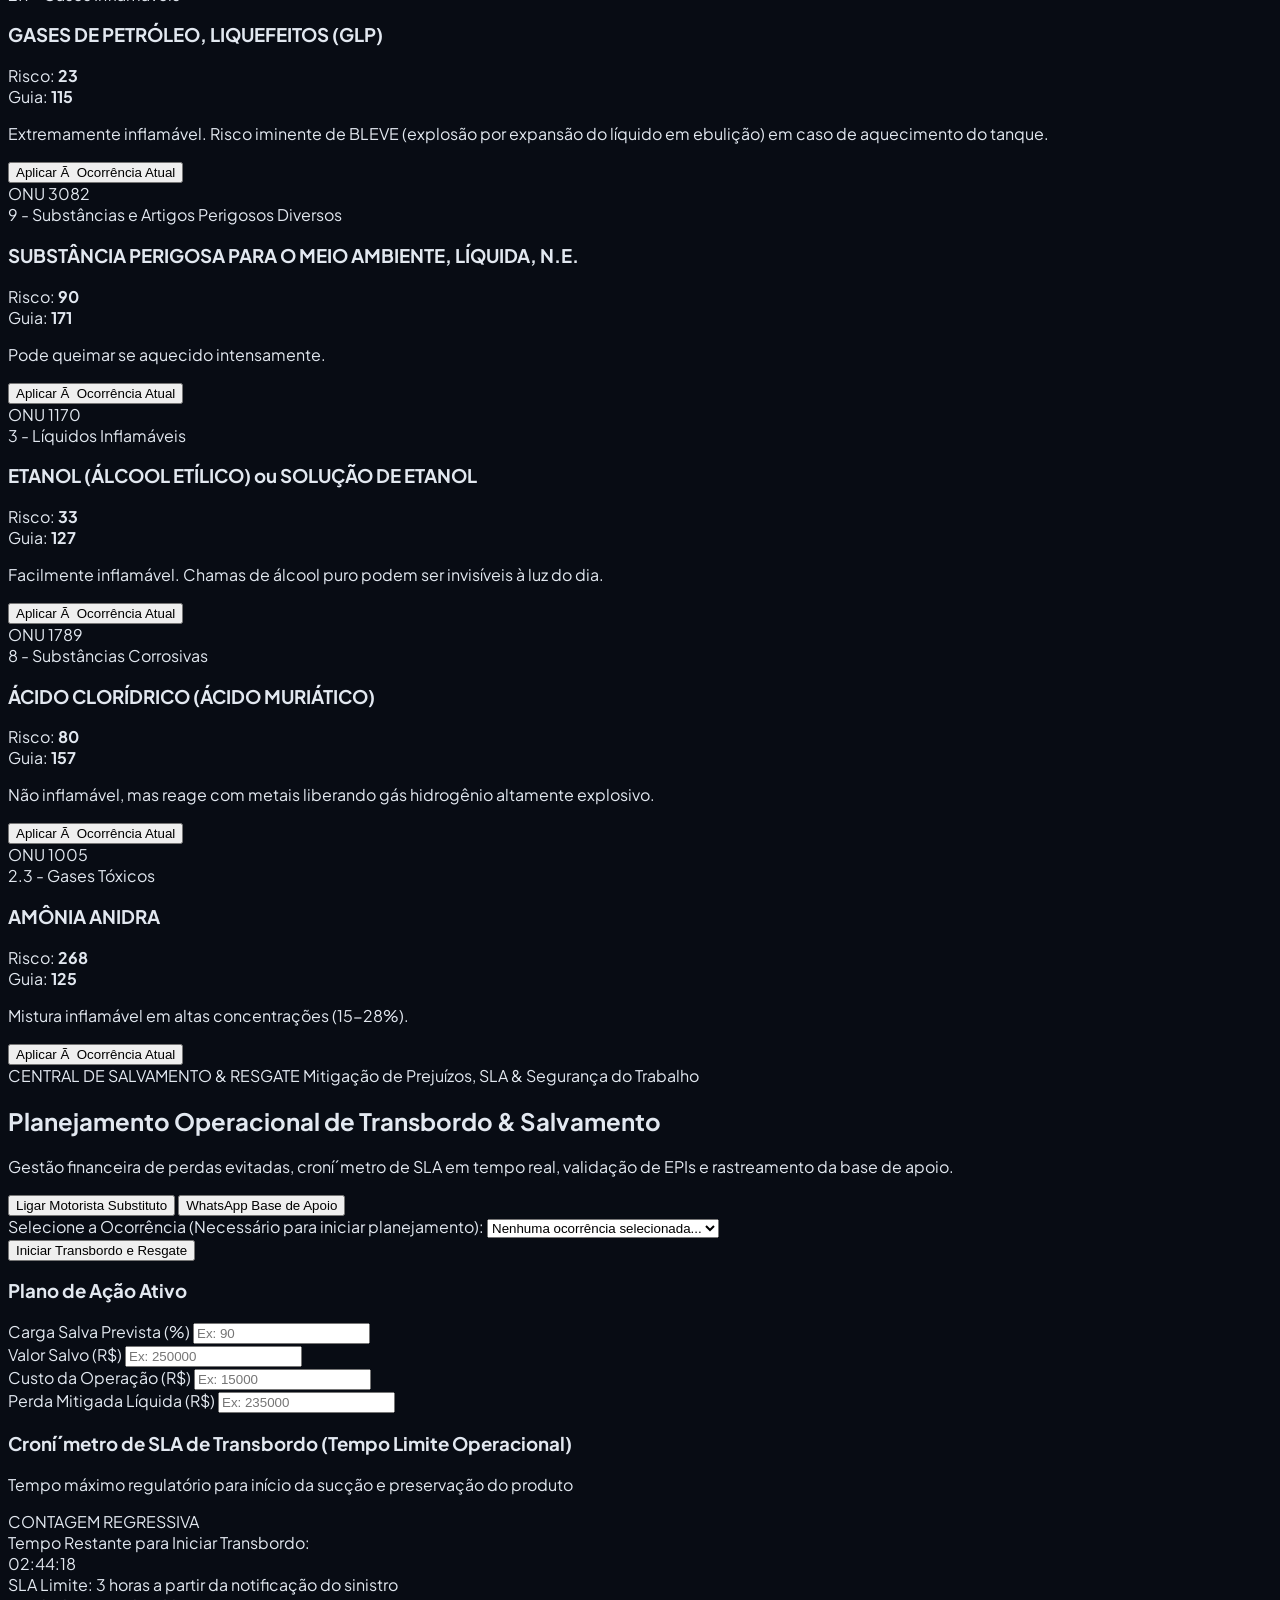
==== commit 1efde4f8: "Fix DOM structure for view-indicators" ====
--- a/index.html
+++ b/index.html
@@ -4368,517 +4368,515 @@
 
 
 
+
+<!-- KPI Grid -->
+
+
+        <div class="grid grid-cols-2 md:grid-cols-4 gap-4">
+
+
+          <!-- Total Ocorrências -->
+
+
+          <div class="bg-slate-900 border border-slate-800 p-5 rounded-2xl flex flex-col justify-between">
+
+
+            <div class="flex items-center gap-2 mb-2">
+
+
+              <div class="w-8 h-8 rounded-full bg-blue-500/10 flex items-center justify-center">
+
+
+                <i data-lucide="alert-triangle" class="w-4 h-4 text-blue-400"></i>
+
+
+              </div>
+
+
+              <span class="text-xs font-bold text-slate-400 uppercase tracking-wide">Ocorrências</span>
+
+
+            </div>
+
+
+            <div class="flex items-end gap-2">
+
+
+              <span id="kpi-total-incidents" class="text-3xl font-black text-white">0</span>
+
+
+              <span class="text-[10px] text-slate-500 mb-1">Registradas</span>
+
+
+            </div>
+
+
+          </div>
+
+
+
+
+
+          <!-- Frequência (Incidentes / Planos) -->
+
+
+          <div class="bg-slate-900 border border-slate-800 p-5 rounded-2xl flex flex-col justify-between">
+
+
+            <div class="flex items-center gap-2 mb-2">
+
+
+              <div class="w-8 h-8 rounded-full bg-purple-500/10 flex items-center justify-center">
+
+
+                <i data-lucide="activity" class="w-4 h-4 text-purple-400"></i>
+
+
+              </div>
+
+
+              <span class="text-xs font-bold text-slate-400 uppercase tracking-wide">Frequência</span>
+
+
+            </div>
+
+
+            <div class="flex items-end gap-2">
+
+
+              <span id="kpi-freq-incidents" class="text-3xl font-black text-white">0%</span>
+
+
+              <span class="text-[10px] text-slate-500 mb-1">Taxa de Acidente</span>
+
+
+            </div>
+
+
+          </div>
+
+
+
+
+
+          <!-- Custo Total Estimado -->
+
+
+          <div class="bg-slate-900 border border-slate-800 p-5 rounded-2xl flex flex-col justify-between">
+
+
+            <div class="flex items-center gap-2 mb-2">
+
+
+              <div class="w-8 h-8 rounded-full bg-rose-500/10 flex items-center justify-center">
+
+
+                <i data-lucide="dollar-sign" class="w-4 h-4 text-rose-400"></i>
+
+
+              </div>
+
+
+              <span class="text-xs font-bold text-slate-400 uppercase tracking-wide">Custo Est.</span>
+
+
+            </div>
+
+
+            <div class="flex items-end gap-1">
+
+
+              <span class="text-lg font-bold text-slate-500 mb-1">R$</span>
+
+
+              <span id="kpi-total-cost" class="text-2xl font-black text-rose-400">0</span>
+
+
+            </div>
+
+
+          </div>
+
+
+
+
+
+          <!-- Entregas Afetadas -->
+
+
+          <div class="bg-slate-900 border border-slate-800 p-5 rounded-2xl flex flex-col justify-between">
+
+
+            <div class="flex items-center gap-2 mb-2">
+
+
+              <div class="w-8 h-8 rounded-full bg-amber-500/10 flex items-center justify-center">
+
+
+                <i data-lucide="truck" class="w-4 h-4 text-amber-400"></i>
+
+
+              </div>
+
+
+              <span class="text-xs font-bold text-slate-400 uppercase tracking-wide">Afetadas</span>
+
+
+            </div>
+
+
+            <div class="flex items-end gap-2">
+
+
+              <span id="kpi-affected-deliveries" class="text-3xl font-black text-amber-400">0%</span>
+
+
+              <span class="text-[10px] text-slate-500 mb-1">Cargas</span>
+
+
+            </div>
+
+
+          </div>
+
+
+        </div>
+
+
+
+
+
+        <!-- Gráficos de Barra Customizados (CSS) -->
+
+
+        <div class="grid grid-cols-1 md:grid-cols-2 gap-6">
+
+
+          
+
+
+          <!-- Gravidade dos Acidentes -->
+
+
+          <div class="bg-slate-900/50 border border-slate-800 p-6 rounded-2xl">
+
+
+            <h3 class="text-sm font-bold text-white mb-4 flex items-center gap-2">
+
+
+              <i data-lucide="pie-chart" class="w-4 h-4 text-slate-400"></i> Nível de Gravidade
+
+
+            </h3>
+
+
+            <div class="space-y-4">
+
+
+              
+
+
+              <div>
+
+
+                <div class="flex justify-between text-xs mb-1">
+
+
+                  <span class="font-semibold text-slate-300">Crítico / Fatalidade</span>
+
+
+                  <span id="val-grav-critical" class="text-slate-400 font-bold">0%</span>
+
+
+                </div>
+
+
+                <div class="w-full bg-slate-950 rounded-full h-2">
+
+
+                  <div id="bar-grav-critical" class="bg-rose-500 h-2 rounded-full transition-all duration-1000" style="width: 0%"></div>
+
+
+                </div>
+
+
+              </div>
+
+
+
+
+
+              <div>
+
+
+                <div class="flex justify-between text-xs mb-1">
+
+
+                  <span class="font-semibold text-slate-300">Alto Risco</span>
+
+
+                  <span id="val-grav-high" class="text-slate-400 font-bold">0%</span>
+
+
+                </div>
+
+
+                <div class="w-full bg-slate-950 rounded-full h-2">
+
+
+                  <div id="bar-grav-high" class="bg-amber-500 h-2 rounded-full transition-all duration-1000" style="width: 0%"></div>
+
+
+                </div>
+
+
+              </div>
+
+
+
+
+
+              <div>
+
+
+                <div class="flex justify-between text-xs mb-1">
+
+
+                  <span class="font-semibold text-slate-300">Médio / Leve</span>
+
+
+                  <span id="val-grav-medium" class="text-slate-400 font-bold">0%</span>
+
+
+                </div>
+
+
+                <div class="w-full bg-slate-950 rounded-full h-2">
+
+
+                  <div id="bar-grav-medium" class="bg-blue-400 h-2 rounded-full transition-all duration-1000" style="width: 0%"></div>
+
+
+                </div>
+
+
+              </div>
+
+
+
+
+
+            </div>
+
+
+          </div>
+
+
+
+
+
+          <!-- Danos à Mercadoria -->
+
+
+          <div class="bg-slate-900/50 border border-slate-800 p-6 rounded-2xl">
+
+
+            <h3 class="text-sm font-bold text-white mb-4 flex items-center gap-2">
+
+
+              <i data-lucide="package-minus" class="w-4 h-4 text-slate-400"></i> Danos à Mercadoria
+
+
+            </h3>
+
+
+            <div class="space-y-4">
+
+
+              
+
+
+              <div>
+
+
+                <div class="flex justify-between text-xs mb-1">
+
+
+                  <span class="font-semibold text-slate-300">Perda Total</span>
+
+
+                  <span id="val-dmg-total" class="text-slate-400 font-bold">0%</span>
+
+
+                </div>
+
+
+                <div class="w-full bg-slate-950 rounded-full h-2">
+
+
+                  <div id="bar-dmg-total" class="bg-red-500 h-2 rounded-full transition-all duration-1000" style="width: 0%"></div>
+
+
+                </div>
+
+
+              </div>
+
+
+
+
+
+              <div>
+
+
+                <div class="flex justify-between text-xs mb-1">
+
+
+                  <span class="font-semibold text-slate-300">Avaria Parcial</span>
+
+
+                  <span id="val-dmg-partial" class="text-slate-400 font-bold">0%</span>
+
+
+                </div>
+
+
+                <div class="w-full bg-slate-950 rounded-full h-2">
+
+
+                  <div id="bar-dmg-partial" class="bg-orange-400 h-2 rounded-full transition-all duration-1000" style="width: 0%"></div>
+
+
+                </div>
+
+
+              </div>
+
+
+
+
+
+              <div>
+
+
+                <div class="flex justify-between text-xs mb-1">
+
+
+                  <span class="font-semibold text-slate-300">Sem Danos</span>
+
+
+                  <span id="val-dmg-none" class="text-slate-400 font-bold">0%</span>
+
+
+                </div>
+
+
+                <div class="w-full bg-slate-950 rounded-full h-2">
+
+
+                  <div id="bar-dmg-none" class="bg-emerald-400 h-2 rounded-full transition-all duration-1000" style="width: 0%"></div>
+
+
+                </div>
+
+
+              </div>
+
+
+
+
+
+            </div>
+
+
+          </div>
+
+
+
+
+
+        </div>
+
+
+
+
+
+        <!-- Log Temporal -->
+
+
+        <div class="bg-slate-900 border border-slate-800 p-6 rounded-2xl">
+
+
+           <h3 class="text-sm font-bold text-white mb-4 flex items-center gap-2">
+
+
+             <i data-lucide="clock" class="w-4 h-4 text-slate-400"></i> Tempo de Paralisação (Horas Paradas)
+
+
+           </h3>
+
+
+           <div class="flex items-center gap-6">
+
+
+             <div class="flex-1">
+
+
+               <p class="text-xs text-slate-400 mb-2">Acúmulo de horas de inatividade decorrente das ocorrências não resolvidas.</p>
+
+
+               <div class="h-4 w-full bg-slate-950 rounded-full overflow-hidden">
+
+
+                 <div class="h-full bg-gradient-to-r from-blue-600 to-cyan-400 w-1/3 progress-stripes"></div>
+
+
+               </div>
+
+
+             </div>
+
+
+             <div class="text-right shrink-0">
+
+
+               <span id="kpi-downtime" class="text-2xl font-black text-cyan-400">0h</span>
+
+
+             </div>
+
+
+           </div>
+
+
+        </div>
+
+
+
+
+
+      </div>
+
+
+
+
+
+
+
+
+      <!-- ============================================== -->
+
+
+      <!-- VIEW: LOGÍSTICA REVERSA E REAPROVEITAMENTO -->
+
+
+      <!-- ============================================== -->
+
+
       
+
+
       </div>
-
-
-<!-- KPI Grid -->
-
-
-        <div class="grid grid-cols-2 md:grid-cols-4 gap-4">
-
-
-          <!-- Total Ocorrências -->
-
-
-          <div class="bg-slate-900 border border-slate-800 p-5 rounded-2xl flex flex-col justify-between">
-
-
-            <div class="flex items-center gap-2 mb-2">
-
-
-              <div class="w-8 h-8 rounded-full bg-blue-500/10 flex items-center justify-center">
-
-
-                <i data-lucide="alert-triangle" class="w-4 h-4 text-blue-400"></i>
-
-
-              </div>
-
-
-              <span class="text-xs font-bold text-slate-400 uppercase tracking-wide">Ocorrências</span>
-
-
-            </div>
-
-
-            <div class="flex items-end gap-2">
-
-
-              <span id="kpi-total-incidents" class="text-3xl font-black text-white">0</span>
-
-
-              <span class="text-[10px] text-slate-500 mb-1">Registradas</span>
-
-
-            </div>
-
-
-          </div>
-
-
-
-
-
-          <!-- Frequência (Incidentes / Planos) -->
-
-
-          <div class="bg-slate-900 border border-slate-800 p-5 rounded-2xl flex flex-col justify-between">
-
-
-            <div class="flex items-center gap-2 mb-2">
-
-
-              <div class="w-8 h-8 rounded-full bg-purple-500/10 flex items-center justify-center">
-
-
-                <i data-lucide="activity" class="w-4 h-4 text-purple-400"></i>
-
-
-              </div>
-
-
-              <span class="text-xs font-bold text-slate-400 uppercase tracking-wide">Frequência</span>
-
-
-            </div>
-
-
-            <div class="flex items-end gap-2">
-
-
-              <span id="kpi-freq-incidents" class="text-3xl font-black text-white">0%</span>
-
-
-              <span class="text-[10px] text-slate-500 mb-1">Taxa de Acidente</span>
-
-
-            </div>
-
-
-          </div>
-
-
-
-
-
-          <!-- Custo Total Estimado -->
-
-
-          <div class="bg-slate-900 border border-slate-800 p-5 rounded-2xl flex flex-col justify-between">
-
-
-            <div class="flex items-center gap-2 mb-2">
-
-
-              <div class="w-8 h-8 rounded-full bg-rose-500/10 flex items-center justify-center">
-
-
-                <i data-lucide="dollar-sign" class="w-4 h-4 text-rose-400"></i>
-
-
-              </div>
-
-
-              <span class="text-xs font-bold text-slate-400 uppercase tracking-wide">Custo Est.</span>
-
-
-            </div>
-
-
-            <div class="flex items-end gap-1">
-
-
-              <span class="text-lg font-bold text-slate-500 mb-1">R$</span>
-
-
-              <span id="kpi-total-cost" class="text-2xl font-black text-rose-400">0</span>
-
-
-            </div>
-
-
-          </div>
-
-
-
-
-
-          <!-- Entregas Afetadas -->
-
-
-          <div class="bg-slate-900 border border-slate-800 p-5 rounded-2xl flex flex-col justify-between">
-
-
-            <div class="flex items-center gap-2 mb-2">
-
-
-              <div class="w-8 h-8 rounded-full bg-amber-500/10 flex items-center justify-center">
-
-
-                <i data-lucide="truck" class="w-4 h-4 text-amber-400"></i>
-
-
-              </div>
-
-
-              <span class="text-xs font-bold text-slate-400 uppercase tracking-wide">Afetadas</span>
-
-
-            </div>
-
-
-            <div class="flex items-end gap-2">
-
-
-              <span id="kpi-affected-deliveries" class="text-3xl font-black text-amber-400">0%</span>
-
-
-              <span class="text-[10px] text-slate-500 mb-1">Cargas</span>
-
-
-            </div>
-
-
-          </div>
-
-
-        </div>
-
-
-
-
-
-        <!-- Gráficos de Barra Customizados (CSS) -->
-
-
-        <div class="grid grid-cols-1 md:grid-cols-2 gap-6">
-
-
-          
-
-
-          <!-- Gravidade dos Acidentes -->
-
-
-          <div class="bg-slate-900/50 border border-slate-800 p-6 rounded-2xl">
-
-
-            <h3 class="text-sm font-bold text-white mb-4 flex items-center gap-2">
-
-
-              <i data-lucide="pie-chart" class="w-4 h-4 text-slate-400"></i> Nível de Gravidade
-
-
-            </h3>
-
-
-            <div class="space-y-4">
-
-
-              
-
-
-              <div>
-
-
-                <div class="flex justify-between text-xs mb-1">
-
-
-                  <span class="font-semibold text-slate-300">Crítico / Fatalidade</span>
-
-
-                  <span id="val-grav-critical" class="text-slate-400 font-bold">0%</span>
-
-
-                </div>
-
-
-                <div class="w-full bg-slate-950 rounded-full h-2">
-
-
-                  <div id="bar-grav-critical" class="bg-rose-500 h-2 rounded-full transition-all duration-1000" style="width: 0%"></div>
-
-
-                </div>
-
-
-              </div>
-
-
-
-
-
-              <div>
-
-
-                <div class="flex justify-between text-xs mb-1">
-
-
-                  <span class="font-semibold text-slate-300">Alto Risco</span>
-
-
-                  <span id="val-grav-high" class="text-slate-400 font-bold">0%</span>
-
-
-                </div>
-
-
-                <div class="w-full bg-slate-950 rounded-full h-2">
-
-
-                  <div id="bar-grav-high" class="bg-amber-500 h-2 rounded-full transition-all duration-1000" style="width: 0%"></div>
-
-
-                </div>
-
-
-              </div>
-
-
-
-
-
-              <div>
-
-
-                <div class="flex justify-between text-xs mb-1">
-
-
-                  <span class="font-semibold text-slate-300">Médio / Leve</span>
-
-
-                  <span id="val-grav-medium" class="text-slate-400 font-bold">0%</span>
-
-
-                </div>
-
-
-                <div class="w-full bg-slate-950 rounded-full h-2">
-
-
-                  <div id="bar-grav-medium" class="bg-blue-400 h-2 rounded-full transition-all duration-1000" style="width: 0%"></div>
-
-
-                </div>
-
-
-              </div>
-
-
-
-
-
-            </div>
-
-
-          </div>
-
-
-
-
-
-          <!-- Danos à Mercadoria -->
-
-
-          <div class="bg-slate-900/50 border border-slate-800 p-6 rounded-2xl">
-
-
-            <h3 class="text-sm font-bold text-white mb-4 flex items-center gap-2">
-
-
-              <i data-lucide="package-minus" class="w-4 h-4 text-slate-400"></i> Danos à Mercadoria
-
-
-            </h3>
-
-
-            <div class="space-y-4">
-
-
-              
-
-
-              <div>
-
-
-                <div class="flex justify-between text-xs mb-1">
-
-
-                  <span class="font-semibold text-slate-300">Perda Total</span>
-
-
-                  <span id="val-dmg-total" class="text-slate-400 font-bold">0%</span>
-
-
-                </div>
-
-
-                <div class="w-full bg-slate-950 rounded-full h-2">
-
-
-                  <div id="bar-dmg-total" class="bg-red-500 h-2 rounded-full transition-all duration-1000" style="width: 0%"></div>
-
-
-                </div>
-
-
-              </div>
-
-
-
-
-
-              <div>
-
-
-                <div class="flex justify-between text-xs mb-1">
-
-
-                  <span class="font-semibold text-slate-300">Avaria Parcial</span>
-
-
-                  <span id="val-dmg-partial" class="text-slate-400 font-bold">0%</span>
-
-
-                </div>
-
-
-                <div class="w-full bg-slate-950 rounded-full h-2">
-
-
-                  <div id="bar-dmg-partial" class="bg-orange-400 h-2 rounded-full transition-all duration-1000" style="width: 0%"></div>
-
-
-                </div>
-
-
-              </div>
-
-
-
-
-
-              <div>
-
-
-                <div class="flex justify-between text-xs mb-1">
-
-
-                  <span class="font-semibold text-slate-300">Sem Danos</span>
-
-
-                  <span id="val-dmg-none" class="text-slate-400 font-bold">0%</span>
-
-
-                </div>
-
-
-                <div class="w-full bg-slate-950 rounded-full h-2">
-
-
-                  <div id="bar-dmg-none" class="bg-emerald-400 h-2 rounded-full transition-all duration-1000" style="width: 0%"></div>
-
-
-                </div>
-
-
-              </div>
-
-
-
-
-
-            </div>
-
-
-          </div>
-
-
-
-
-
-        </div>
-
-
-
-
-
-        <!-- Log Temporal -->
-
-
-        <div class="bg-slate-900 border border-slate-800 p-6 rounded-2xl">
-
-
-           <h3 class="text-sm font-bold text-white mb-4 flex items-center gap-2">
-
-
-             <i data-lucide="clock" class="w-4 h-4 text-slate-400"></i> Tempo de Paralisação (Horas Paradas)
-
-
-           </h3>
-
-
-           <div class="flex items-center gap-6">
-
-
-             <div class="flex-1">
-
-
-               <p class="text-xs text-slate-400 mb-2">Acúmulo de horas de inatividade decorrente das ocorrências não resolvidas.</p>
-
-
-               <div class="h-4 w-full bg-slate-950 rounded-full overflow-hidden">
-
-
-                 <div class="h-full bg-gradient-to-r from-blue-600 to-cyan-400 w-1/3 progress-stripes"></div>
-
-
-               </div>
-
-
-             </div>
-
-
-             <div class="text-right shrink-0">
-
-
-               <span id="kpi-downtime" class="text-2xl font-black text-cyan-400">0h</span>
-
-
-             </div>
-
-
-           </div>
-
-
-        </div>
-
-
-
-
-
-      </div>
-
-
-
-
-
-
-
-
-      <!-- ============================================== -->
-
-
-      <!-- VIEW: LOGÍSTICA REVERSA E REAPROVEITAMENTO -->
-
-
-      <!-- ============================================== -->
-
-
-      
-
-
       <!-- ============================================== -->
 
 
